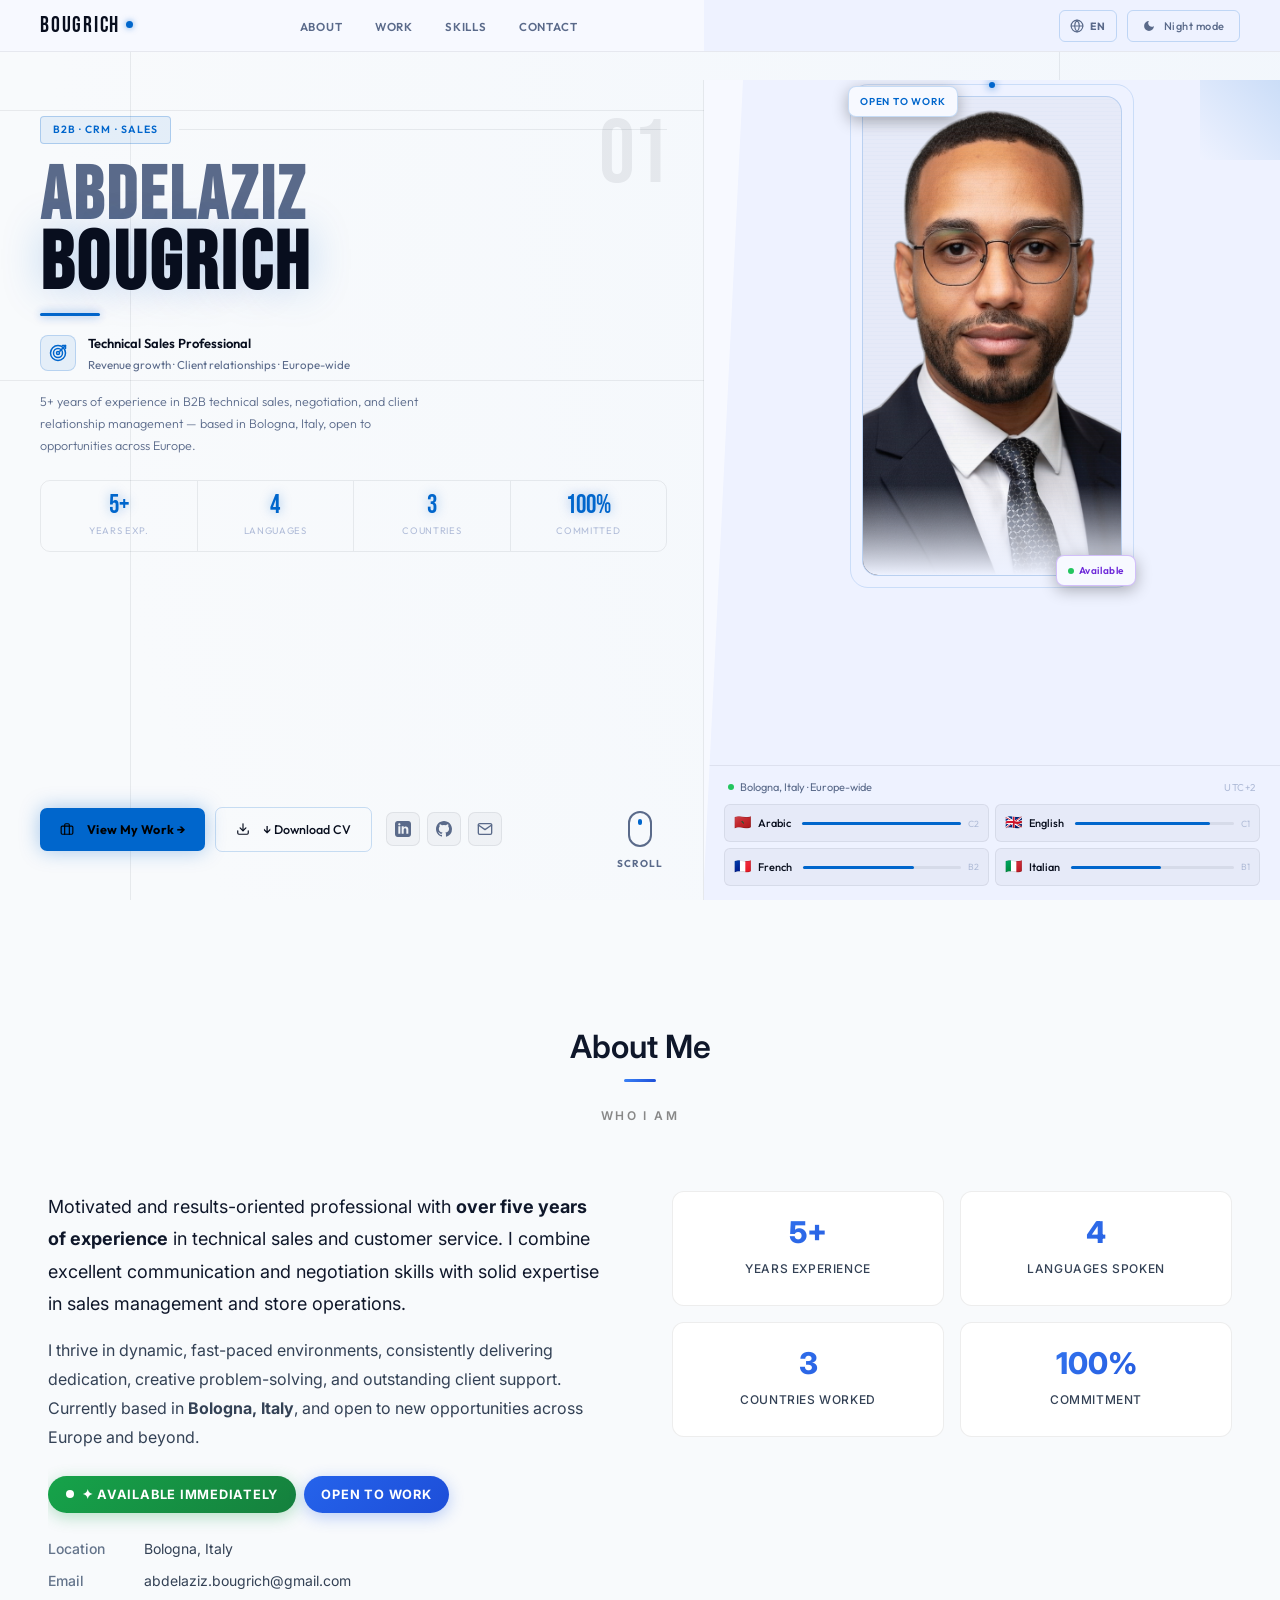
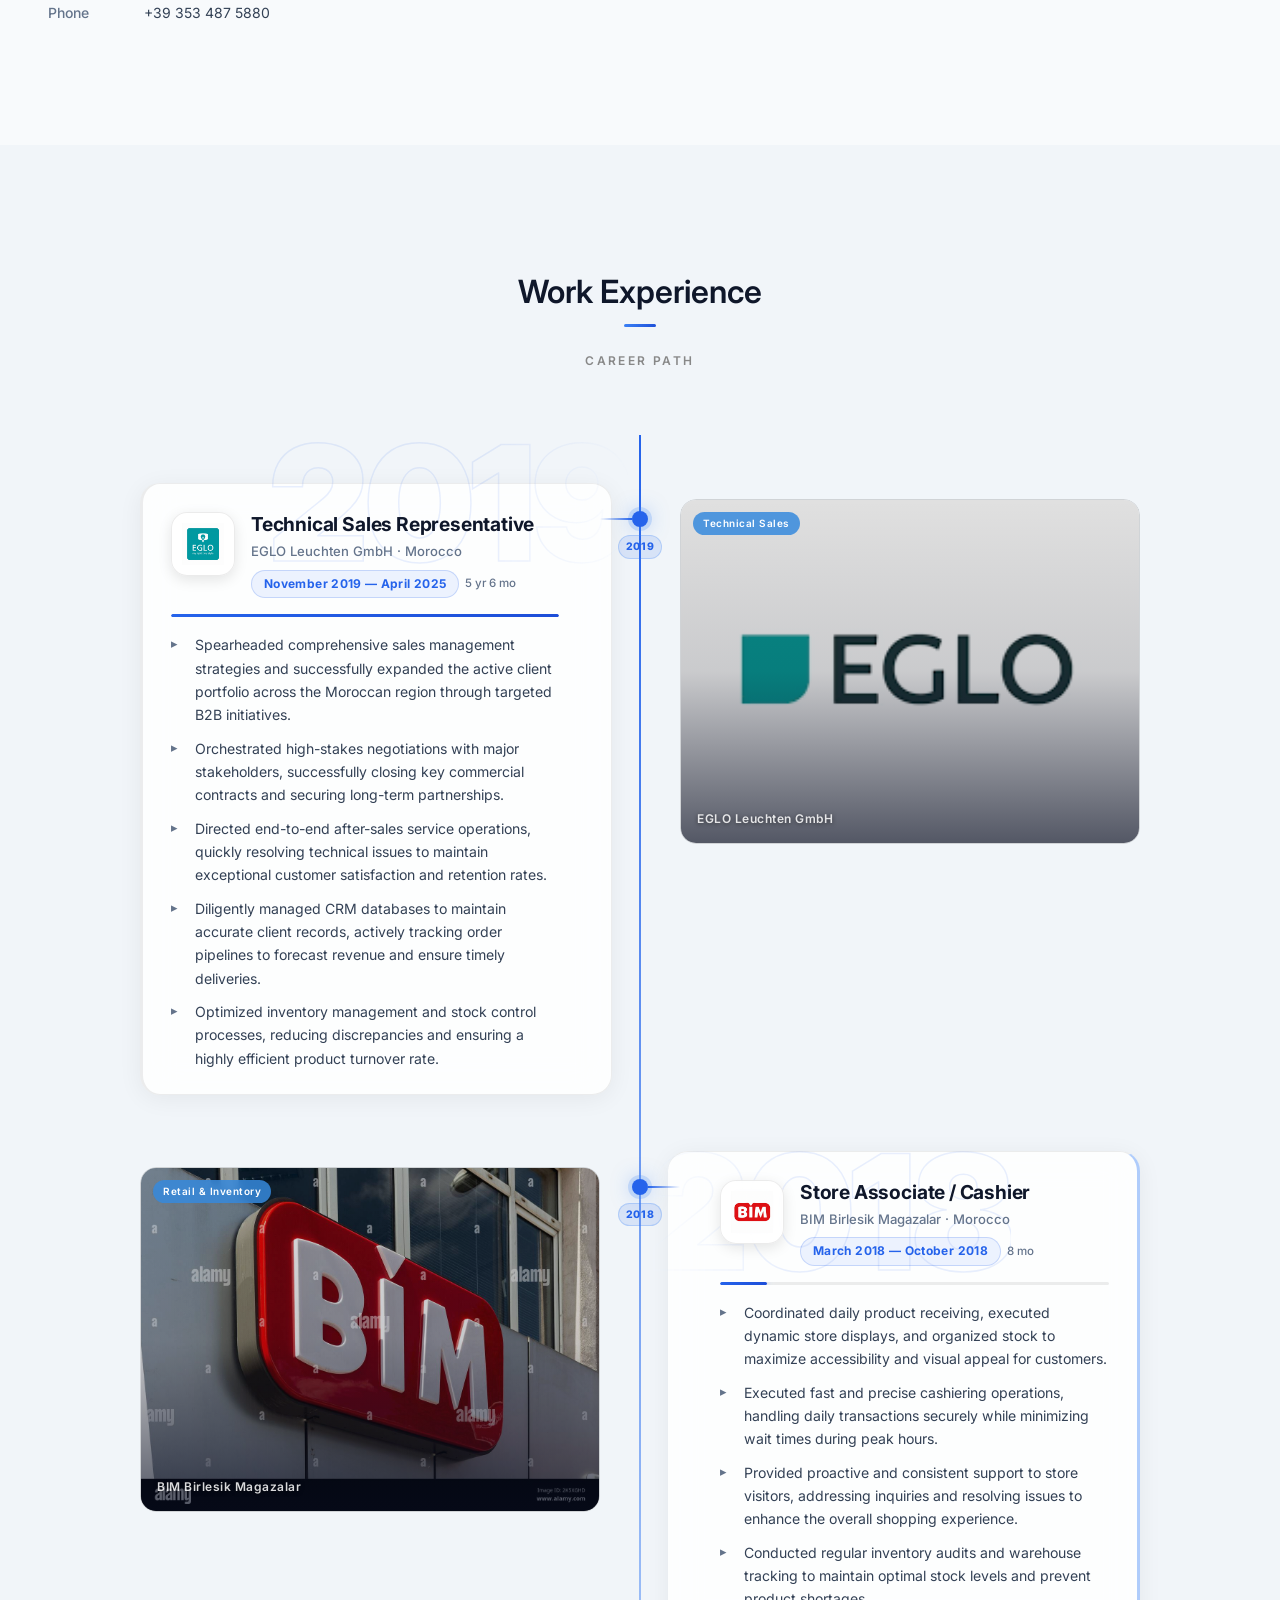
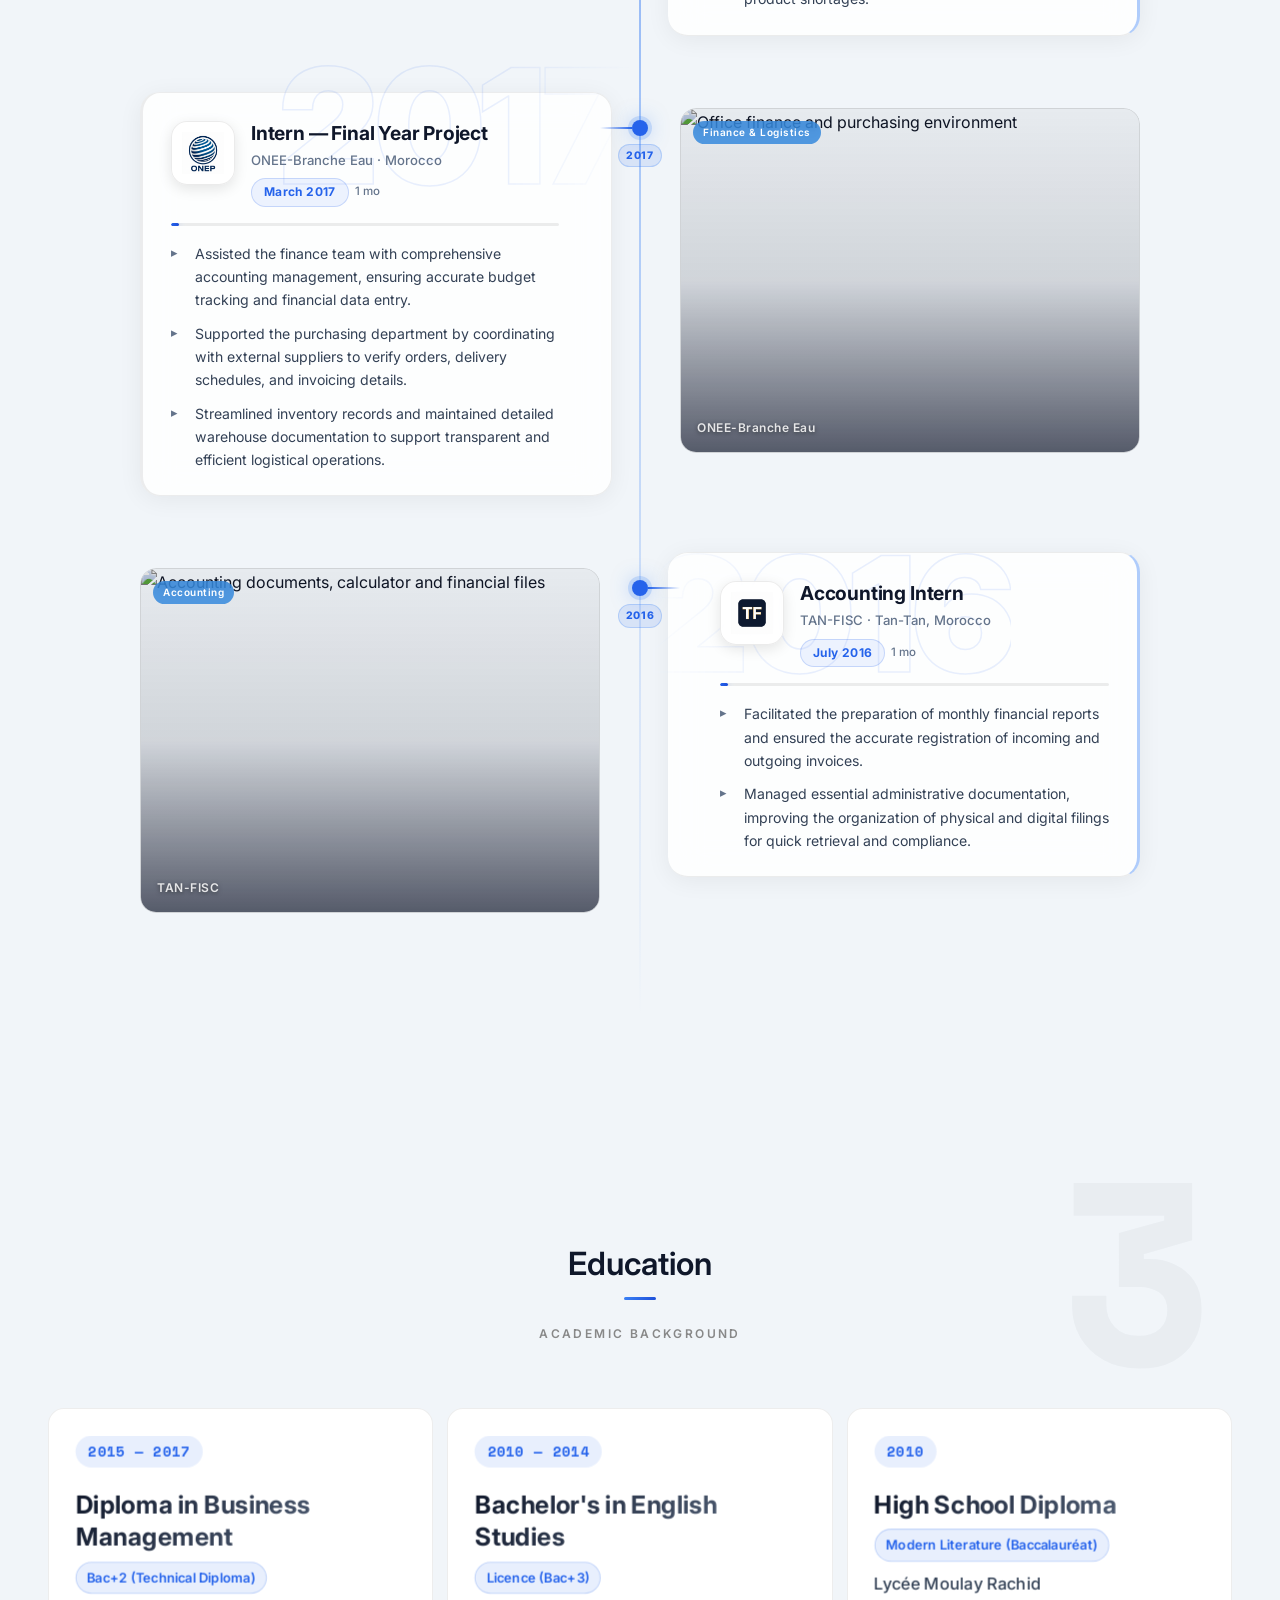
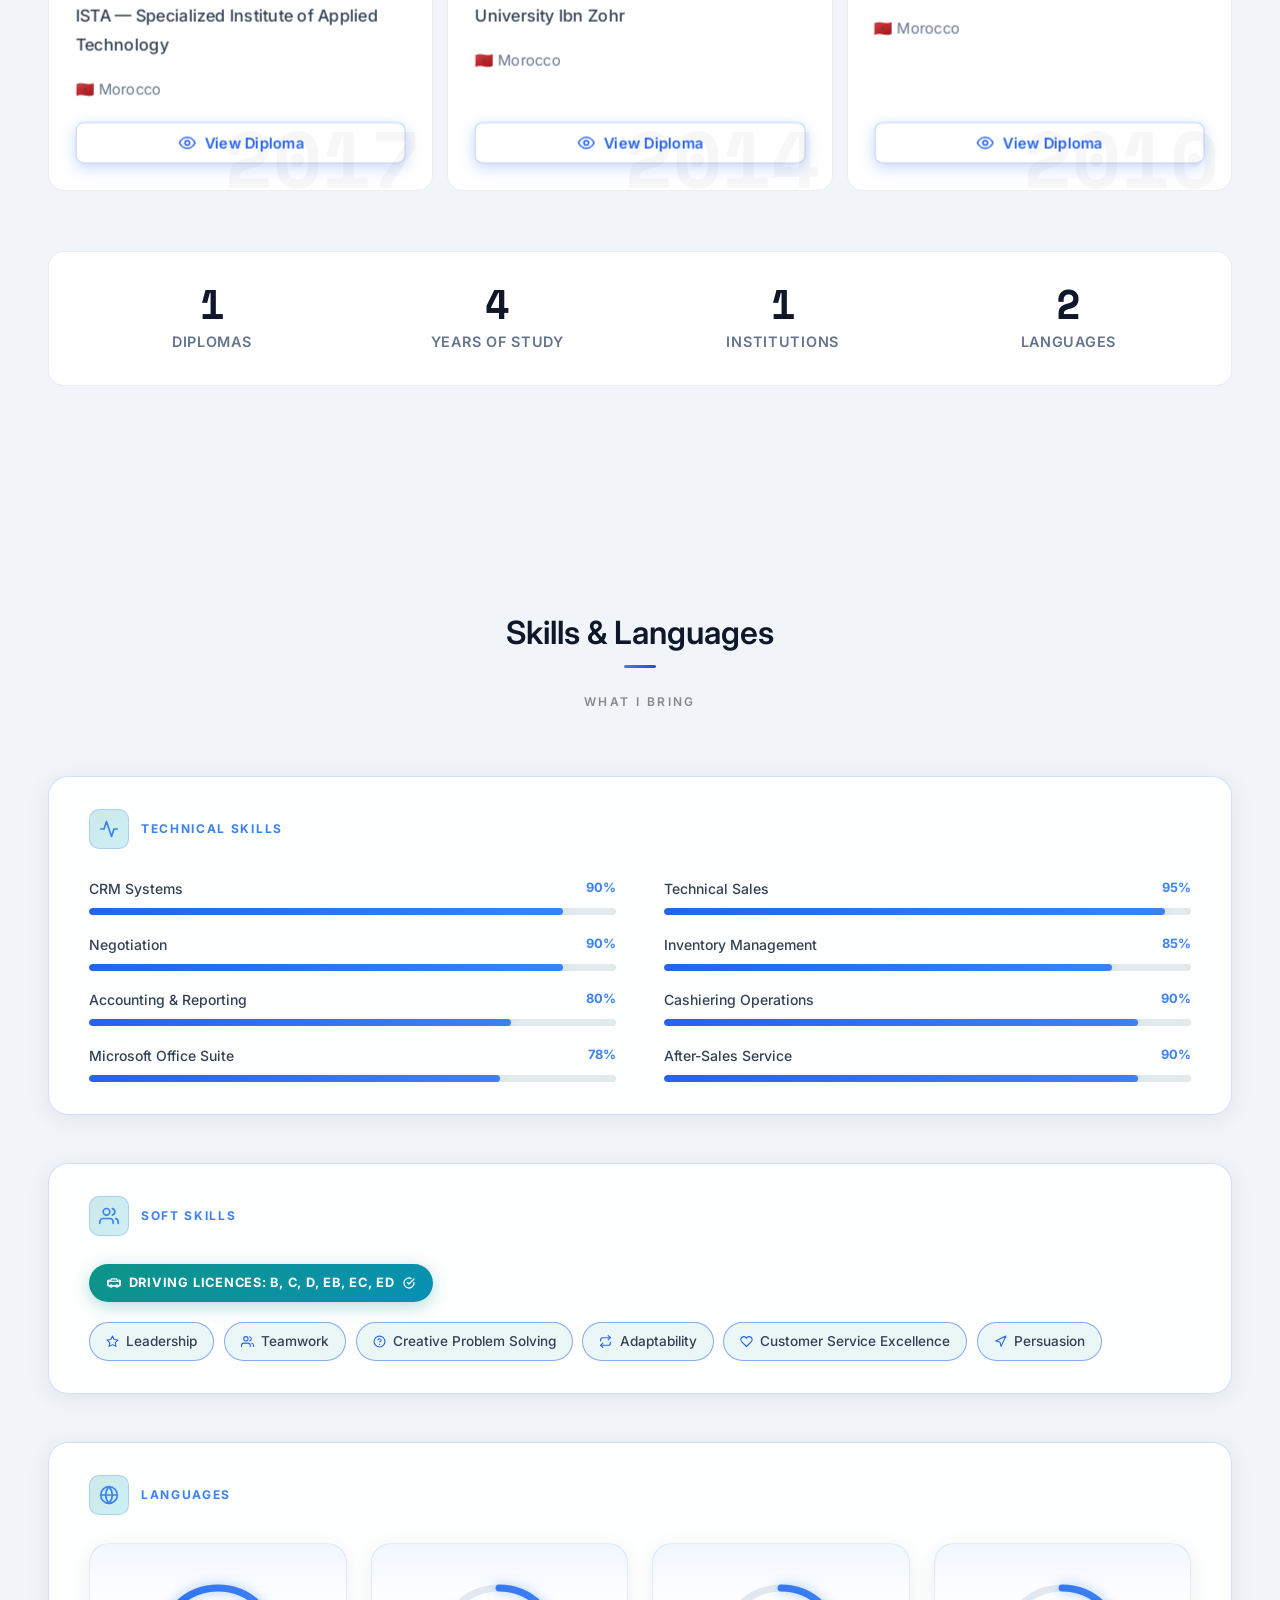
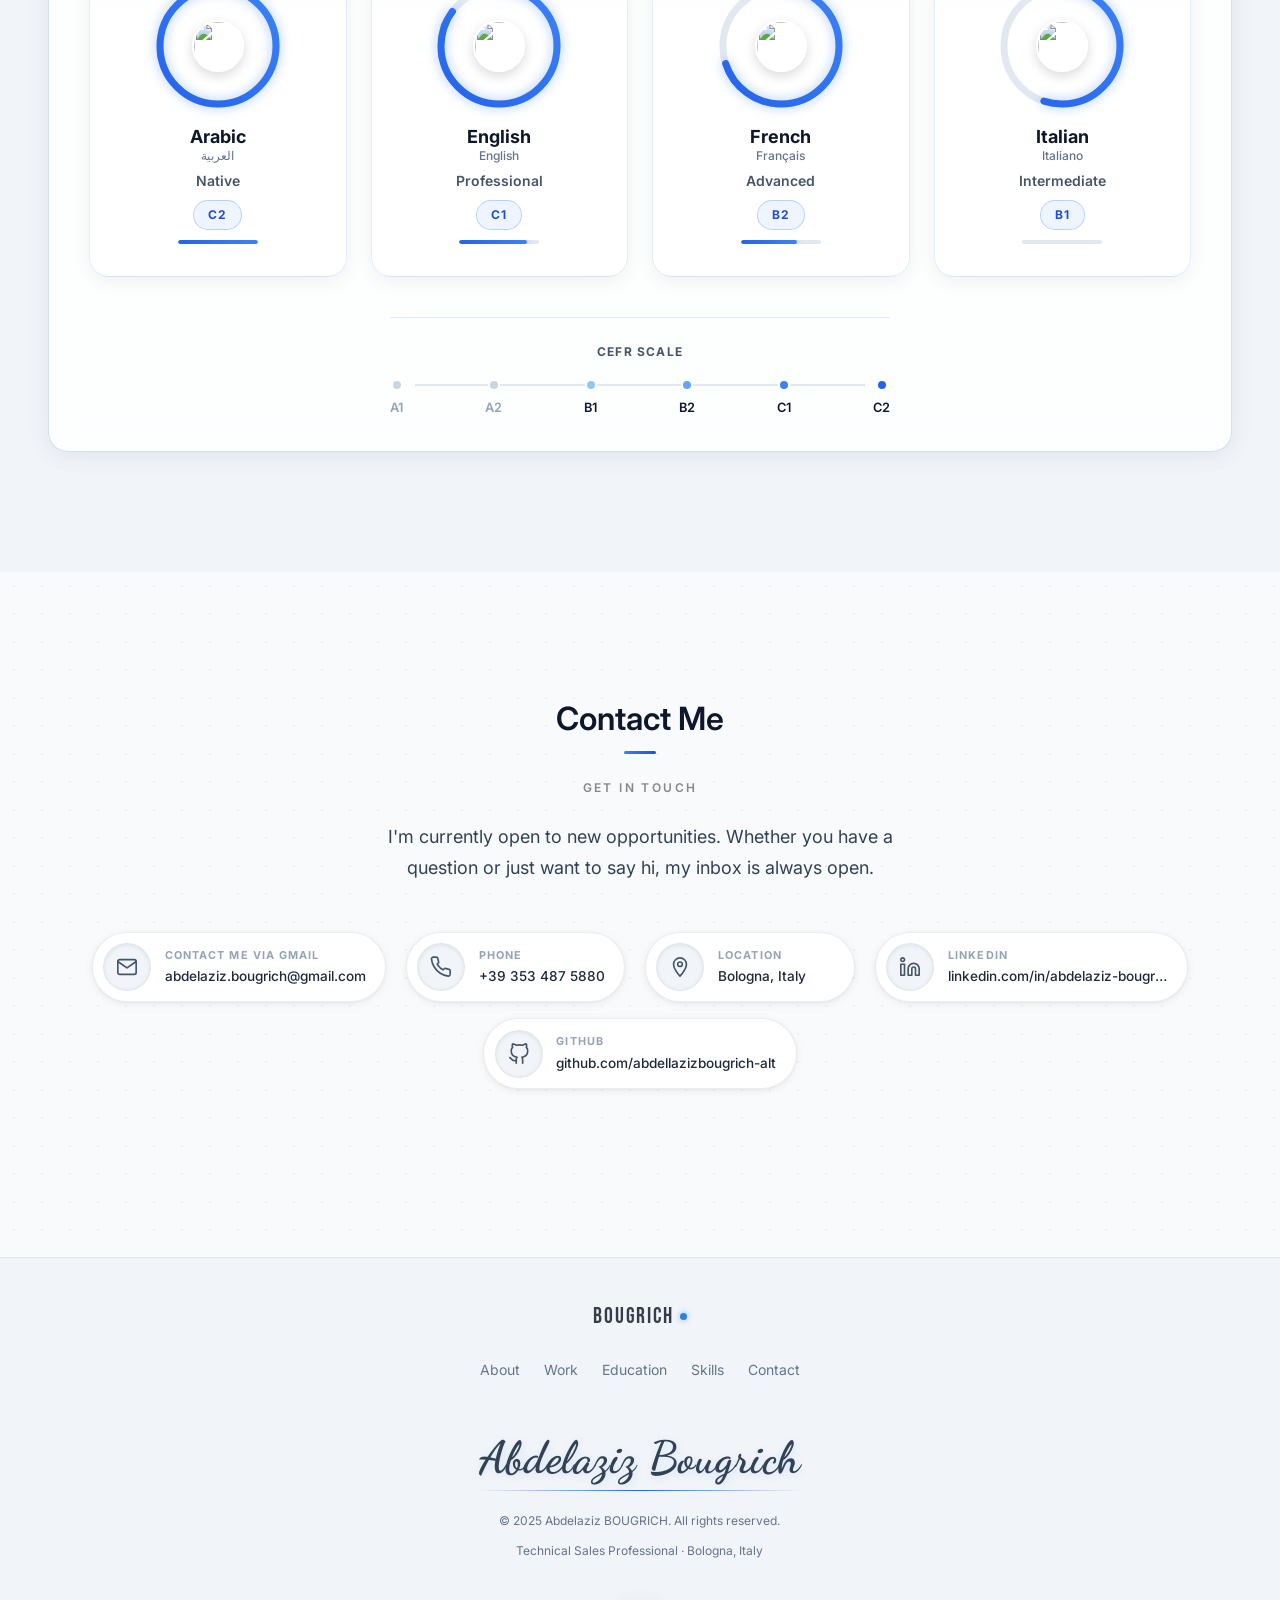
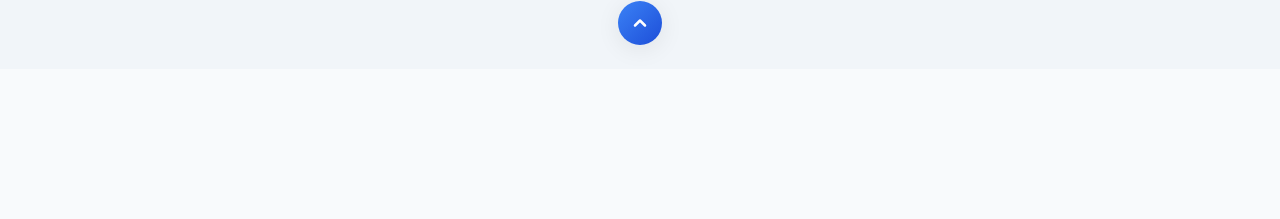
==== index.html @ 58b000e1 "UPDATE" ====
<!DOCTYPE html>
<html lang="en" data-theme="dark">

<head>
  <meta charset="UTF-8" />
  <meta name="viewport" content="width=device-width, initial-scale=1.0" />
  <meta name="description"
    content="Abdelaziz Bougrich — Technical Sales Professional with 5+ years of experience in CRM, negotiation, and client relationship management. Based in Bologna, Italy." />
  <meta name="keywords" content="Abdelaziz Bougrich, Technical Sales, CRM, Bologna, Portfolio" />
  <meta name="theme-color" media="(prefers-color-scheme: dark)" content="#080b12" />
  <meta name="theme-color" media="(prefers-color-scheme: light)" content="#f8fafc" />
  <link rel="canonical" href="https://abdellazizbougrich-alt.github.io/Abdelaziz-Bougrich-portfolio/" />
  <meta property="og:title" content="Abdelaziz BOUGRICH — Technical Sales Professional" />
  <meta property="og:description"
    content="5+ years driving revenue through relationships, negotiation, and CRM mastery." />
  <title>Abdelaziz BOUGRICH — Portfolio</title>
  <link rel="preconnect" href="https://fonts.googleapis.com" />
  <link rel="preconnect" href="https://fonts.gstatic.com" crossorigin />
  <!-- Playfair Display: loaded synchronously — critical for hero name rendering -->
  <link href="https://fonts.googleapis.com/css2?family=Playfair+Display:wght@700;800&display=block" rel="stylesheet" />
  <!-- Clash Display + Bebas Neue + Outfit: hero typography -->
  <link href="https://fonts.googleapis.com/css2?family=Bebas+Neue&family=Outfit:wght@300;400;500;600&display=swap" rel="stylesheet" />
  <!-- Remaining fonts: lazy-loaded for performance -->
  <link
    href="https://fonts.googleapis.com/css2?family=Inter:wght@300;400;500;600;700;800&family=Cormorant+Garamond:ital,wght@0,600;1,600;1,700&family=Dancing+Script:wght@700&family=Space+Mono:wght@400;700&family=Outfit:wght@300;400;500;600&display=swap"
    rel="stylesheet" media="print" onload="this.media='all'" />
  <!-- Clash Display via CDN -->
  <link href="https://api.fontshare.com/v2/css?f[]=clash-display@400,500,600,700&display=swap" rel="stylesheet" />
  <link rel="stylesheet" href="https://cdn.jsdelivr.net/npm/@tabler/icons-webfont@3.11.0/tabler-icons.min.css" />
  <link rel="preload" as="image" href="assets/images/profile-transparent.png" />
  <script type="application/ld+json">
    {
      "@context": "https://schema.org",
      "@type": "Person",
      "name": "Abdelaziz Bougrich",
      "jobTitle": "Technical Sales Professional",
      "url": "https://abdellazizbougrich-alt.github.io/Abdelaziz-Bougrich-portfolio/",
      "address": { "@type": "PostalAddress", "addressLocality": "Bologna", "addressCountry": "Italy" },
      "sameAs": ["https://www.linkedin.com/in/abdelaziz-bougrich-a13671155/"]
    }
  </script>
  <link rel="stylesheet" href="style.css" />
  <link rel="icon" href="data:," />
</head>

<body>

  <!-- ============================================================
       HEADER / NAVIGATION
  ============================================================ -->
  <header id="header" role="banner">
    <!-- Top accent stripe -->
    <div class="v5-top-stripe" aria-hidden="true"></div>

    <nav class="nav-container" aria-label="Main navigation">
      <!-- Left Column (55% width on desktop) -->
      <div class="nav-col-left">
        <div class="nav-logo-wrapper">
          <a href="#hero" class="nav-logo" aria-label="Go to top">
            <span class="logo-initials">BOUGRICH</span>
            <span class="logo-dot"></span>
          </a>
        </div>
        
        <div class="nav-links-wrapper">
          <ul class="nav-links" id="nav-links" role="list">
            <li><a href="#about" class="nav-link" data-i18n="nav.about">About</a></li>
            <li><a href="#experience" class="nav-link" data-i18n="nav.experience">Work</a></li>
            <li><a href="#skills" class="nav-link" data-i18n="nav.skills">Skills</a></li>
            <li><a href="#contact" class="nav-link" data-i18n="nav.contact">Contact</a></li>
          </ul>
        </div>
      </div>

      <div class="nav-col-right">
        <!-- Language Switcher in Header -->
        <div class="lang-dropdown-wrapper" id="lang-dropdown-wrapper">
          <button class="lang-toggle-btn" id="lang-toggle-btn" aria-label="Select Language"
            aria-haspopup="true" aria-expanded="false" title="Change Language">
            <svg viewBox="0 0 24 24" fill="none" stroke="currentColor" stroke-width="2" stroke-linecap="round"
              stroke-linejoin="round" class="lang-icon">
              <circle cx="12" cy="12" r="10"></circle>
              <line x1="2" y1="12" x2="22" y2="12"></line>
              <path d="M12 2a15.3 15.3 0 0 1 4 10 15.3 15.3 0 0 1-4 10 15.3 15.3 0 0 1-4-10 15.3 15.3 0 0 1 4-10z"></path>
            </svg>
            <span id="current-lang-display">EN</span>
          </button>
          <div class="lang-dropdown-menu" id="lang-dropdown-menu" role="menu" aria-label="Language selection">
            <button class="lang-option active" data-lang="en" role="menuitem">EN — English</button>
            <button class="lang-option" data-lang="fr" role="menuitem">FR — Français</button>
            <button class="lang-option" data-lang="it" role="menuitem">IT — Italiano</button>
          </div>
        </div>

        <button id="theme-toggle" class="theme-mode-btn" aria-label="Toggle color theme" title="Toggle Theme">
          <span class="theme-icon-slot">
            <svg class="theme-icon sun" viewBox="0 0 100 100" fill="none" stroke="currentColor" stroke-width="5"
              stroke-linecap="round">
              <circle cx="50" cy="50" r="18" />
              <line x1="50" y1="22" x2="50" y2="6" transform="rotate(0 50 50)" />
              <line x1="50" y1="22" x2="50" y2="6" transform="rotate(45 50 50)" />
              <line x1="50" y1="22" x2="50" y2="6" transform="rotate(90 50 50)" />
              <line x1="50" y1="22" x2="50" y2="6" transform="rotate(135 50 50)" />
              <line x1="50" y1="22" x2="50" y2="6" transform="rotate(180 50 50)" />
              <line x1="50" y1="22" x2="50" y2="6" transform="rotate(225 50 50)" />
              <line x1="50" y1="22" x2="50" y2="6" transform="rotate(270 50 50)" />
              <line x1="50" y1="22" x2="50" y2="6" transform="rotate(315 50 50)" />
            </svg>
            <svg class="theme-icon moon" viewBox="0 0 100 100" fill="currentColor">
              <path d="M50 15 A35 35 0 1 0 85 50 A25 25 0 0 1 50 15 Z" />
            </svg>
          </span>
          <span class="theme-btn-text">Day mode</span>
        </button>
        
        <button id="nav-toggle" class="hamburger" aria-label="Toggle mobile menu" aria-expanded="false"
          aria-controls="nav-links">
          <span></span><span></span><span></span>
        </button>
      </div>
    </nav>
  </header>

  <main id="main-content">

    <!-- ============================================================
         HERO SECTION
    ============================================================ -->
    <section id="hero" class="v5-hero" aria-label="Introduction">

      <!-- Subtle grid-line background -->
      <div class="v5-grid-lines" aria-hidden="true">
        <div class="v5-gl v5-gl-h" style="top:110px"></div>
        <div class="v5-gl v5-gl-h" style="top:380px"></div>
        <div class="v5-gl v5-gl-v" style="left:130px"></div>
        <div class="v5-gl v5-gl-v" style="right:220px"></div>
      </div>

      <!-- 55 / 45 split grid -->
      <div class="v5-hero-grid">

        <!-- ─── LEFT COLUMN ─── -->
        <div class="v5-hl">
          <div class="v5-idx" aria-hidden="true">01</div>

          <div>
            <div class="v5-tag-row">
              <div class="v5-tag-pill">B2B · CRM · Sales</div>
              <div class="v5-tag-line"></div>
            </div>

            <div class="v5-big-name">
              <h1>
                <div class="v5-bn-first">Abdelaziz</div>
                <div class="v5-bn-last">BOUGRICH</div>
              </h1>
              <div class="v5-bn-accent-bar" aria-hidden="true"></div>
            </div>

            <div class="v5-role-block">
              <div class="v5-role-ico" aria-hidden="true">
                <svg width="18" height="18" viewBox="0 0 24 24" fill="none" stroke="currentColor" stroke-width="2" stroke-linecap="round" stroke-linejoin="round" style="pointer-events: none;">
                  <circle cx="12" cy="12" r="10"/>
                  <circle cx="12" cy="12" r="6"/>
                  <circle cx="12" cy="12" r="2"/>
                  <path d="m22 2-7.5 7.5"/>
                  <path d="M22 6V2h-4"/>
                </svg>
              </div>
              <div class="v5-role-txt">
                <div class="v5-role-title" data-i18n="hero.role">Technical Sales Professional</div>
                <div class="v5-role-sub">Revenue growth · Client relationships · Europe-wide</div>
              </div>
            </div>

            <p class="v5-bio" data-i18n="hero.desc">5+ years driving B2B revenue through deep client relationships, strategic negotiation, and CRM excellence — based in Bologna, Italy.</p>

            <div class="v5-stats" role="list">
              <div class="v5-st" role="listitem"><span class="v5-st-n">5+</span><span class="v5-st-l" data-i18n="hero.stat_exp">Years</span></div>
              <div class="v5-st" role="listitem"><span class="v5-st-n">4</span><span class="v5-st-l" data-i18n="hero.stat_lang">Languages</span></div>
              <div class="v5-st" role="listitem"><span class="v5-st-n">3</span><span class="v5-st-l" data-i18n="hero.stat_countries">Countries</span></div>
              <div class="v5-st" role="listitem"><span class="v5-st-n">100%</span><span class="v5-st-l" data-i18n="hero.stat_commit">Committed</span></div>
            </div>
          </div>

          <div class="v5-cta">
            <a href="#experience" class="v5-btn1">
              <svg width="14" height="14" viewBox="0 0 24 24" fill="none" stroke="currentColor" stroke-width="2" stroke-linecap="round" stroke-linejoin="round" aria-hidden="true" style="pointer-events: none; margin-right: 6px; display: inline-block; vertical-align: middle;">
                <rect x="2" y="7" width="20" height="14" rx="2" ry="2"/>
                <path d="M16 21V5a2 2 0 0 0-2-2h-4a2 2 0 0 0-2 2v16"/>
              </svg><span data-i18n="hero.cta_work">View My Work</span>
            </a>
            <a href="https://abdellazizbougrich-alt.github.io/Bougrich-abdelaziz-CV/" target="_blank" rel="noopener" class="v5-btn2">
              <svg width="14" height="14" viewBox="0 0 24 24" fill="none" stroke="currentColor" stroke-width="2" stroke-linecap="round" stroke-linejoin="round" aria-hidden="true" style="pointer-events: none; margin-right: 6px; display: inline-block; vertical-align: middle;">
                <path d="M21 15v4a2 2 0 0 1-2 2H5a2 2 0 0 1-2-2v-4"/>
                <polyline points="7 10 12 15 17 10"/>
                <line x1="12" y1="15" x2="12" y2="3"/>
              </svg><span data-i18n="hero.cta_cv">Download CV</span>
            </a>
            <div class="v5-socs">
              <a class="v5-soc" href="https://www.linkedin.com/in/abdelaziz-bougrich-a13671155/" target="_blank" rel="noopener" aria-label="LinkedIn">
                <svg width="16" height="16" viewBox="0 0 24 24" fill="currentColor" aria-hidden="true" style="pointer-events: none;">
                  <path d="M20 0H4C1.8 0 0 1.8 0 4v16c0 2.2 1.8 4 4 4h16c2.2 0 4-1.8 4-4V4c0-2.2-1.8-4-4-4zM8 19H5V8h3v11zM6.5 6.7c-1 0-1.7-.8-1.7-1.7S5.5 3.3 6.5 3.3s1.7.8 1.7 1.7-.7 1.7-1.7 1.7zM20 19h-3v-5.6c0-3.4-4-3.1-4 0V19h-3V8h3v1.8C14.5 7.3 20 7.1 20 12.3V19z"/>
                </svg>
              </a>
              <a class="v5-soc" href="https://github.com/abdellazizbougrich-alt" target="_blank" rel="noopener" aria-label="GitHub">
                <svg width="16" height="16" viewBox="0 0 24 24" fill="currentColor" aria-hidden="true" style="pointer-events: none;">
                  <path d="M12 0C5.37 0 0 5.37 0 12c0 5.3 3.44 9.8 8.2 11.4.6.1.8-.3.8-.6v-2c-3.34.72-4.04-1.6-4.04-1.6-.54-1.38-1.32-1.75-1.32-1.75-1.08-.74.08-.72.08-.72 1.2.08 1.82 1.22 1.82 1.22 1.06 1.82 2.78 1.3 3.46 1 .1-.77.42-1.3.76-1.6-2.67-.3-5.47-1.33-5.47-5.93 0-1.3.47-2.38 1.23-3.22-.12-.3-.53-1.52.12-3.18 0 0 1-.32 3.3 1.23a11.5 11.5 0 0 1 6 0c2.28-1.55 3.28-1.23 3.28-1.23.65 1.66.24 2.88.12 3.18.77.84 1.23 1.92 1.23 3.22 0 4.6-2.8 5.63-5.48 5.92.43.37.82 1.1.82 2.22v3.3c0 .3.2.7.8.6A12 12 0 0 0 24 12C24 5.37 18.63 0 12 0z"/>
                </svg>
              </a>
              <a class="v5-soc" href="mailto:abdelaziz.bougrich@gmail.com" aria-label="Email">
                <svg width="16" height="16" viewBox="0 0 24 24" fill="none" stroke="currentColor" stroke-width="2" stroke-linecap="round" stroke-linejoin="round" aria-hidden="true" style="pointer-events: none;">
                  <path d="M4 4h16c1.1 0 2 .9 2 2v12c0 1.1-.9 2-2 2H4c-1.1 0-2-.9-2-2V6c0-1.1.9-2 2-2z"/>
                  <polyline points="22,6 12,13 2,6"/>
                </svg>
              </a>
            </div>
          </div>
        </div>

        <!-- ─── RIGHT COLUMN ─── -->
        <div class="v5-hr" id="v5-hr">
          <div class="v5-diag" id="v5-diag" aria-hidden="true"></div>
          <div class="v5-corner-ac" aria-hidden="true"></div>

          <div class="v5-photo-zone">
            <div class="v5-photo-wrap">
              <div class="v5-ph-ring" aria-hidden="true"></div>
              <div class="v5-ph-frame">
                <img src="assets/images/profile-transparent.png" alt="Abdelaziz Bougrich Portrait" loading="eager">
                <div class="v5-ph-scan" aria-hidden="true"></div>
                <div class="v5-ph-bot" id="v5-phbot" aria-hidden="true"></div>
              </div>
              <div class="v5-info-tl" aria-label="Open to work">Open to work</div>
              <div class="v5-info-br" aria-label="Available"><div class="v5-gr-dot" aria-hidden="true"></div>Available</div>
            </div>
          </div>

          <div class="v5-bottom-panel">
            <div class="v5-loc-strip">
              <div class="v5-loc-l"><div class="v5-loc-dot" aria-hidden="true"></div> Bologna, Italy · Europe-wide</div>
              <div class="v5-loc-r">UTC+2</div>
            </div>
            <div class="v5-lang-grid" role="list" aria-label="Languages">
              <div class="v5-lang-item" role="listitem"><span class="v5-lang-flag" aria-hidden="true">🇲🇦</span><span class="v5-lang-name">Arabic</span><div class="v5-lang-bar-wrap"><div class="v5-lang-bar" style="width:100%"></div></div><span class="v5-lang-lv">C2</span></div>
              <div class="v5-lang-item" role="listitem"><span class="v5-lang-flag" aria-hidden="true">🇬🇧</span><span class="v5-lang-name">English</span><div class="v5-lang-bar-wrap"><div class="v5-lang-bar" style="width:85%"></div></div><span class="v5-lang-lv">C1</span></div>
              <div class="v5-lang-item" role="listitem"><span class="v5-lang-flag" aria-hidden="true">🇫🇷</span><span class="v5-lang-name">French</span><div class="v5-lang-bar-wrap"><div class="v5-lang-bar" style="width:70%"></div></div><span class="v5-lang-lv">B2</span></div>
              <div class="v5-lang-item" role="listitem"><span class="v5-lang-flag" aria-hidden="true">🇮🇹</span><span class="v5-lang-name">Italian</span><div class="v5-lang-bar-wrap"><div class="v5-lang-bar" style="width:55%"></div></div><span class="v5-lang-lv">B1</span></div>
            </div>
            <p class="v5-mobile-summary" data-i18n="hero.desc">Plus de 5 ans d'expérience en vente technique B2B, négociation et gestion de la relation client — basé à Bologne, Italie, ouvert aux opportunités en Europe.</p>
          </div>


        </div>

      </div><!-- /v5-hero-grid -->

      <!-- Scroll indicator -->
      <div class="v5-scroll" aria-hidden="true">
        <div class="v5-scroll-mouse"><div class="v5-scroll-wheel"></div></div>
        <div class="v5-scroll-label">SCROLL</div>
      </div>

    </section>

    <!-- ============================================================
         ABOUT SECTION
    ============================================================ -->
    <section id="about" class="section" aria-labelledby="about-heading">
      <div class="container">
        <div class="section-header reveal">
          <span class="section-label" data-i18n="about.label">Who I Am</span>
          <h2 id="about-heading" class="section-title" data-i18n="about.title">About Me</h2>
        </div>
        <div class="about-grid">
          <div class="about-text reveal">
            <p class="about-lead" data-i18n="about.lead">
              Motivated and results-oriented professional with <strong>over five years of experience</strong> in
              technical sales and customer service. I combine excellent communication and negotiation skills with solid
              expertise in sales management and store operations.
            </p>
            <p class="about-body" data-i18n="about.body">
              I thrive in dynamic, fast-paced environments, consistently delivering dedication, creative
              problem-solving, and outstanding client support. Currently based in <strong>Bologna, Italy</strong>, and
              open to new opportunities across Europe and beyond.
            </p>
            <div class="about-badges">
              <span class="badge badge-available" data-i18n="about.badge_available">✦ Available Immediately</span>
              <span class="badge badge-open" data-i18n="about.badge_open">Open to Work</span>
            </div>
            <div class="about-info">
              <div class="info-item">
                <span class="info-label" data-i18n="about.info_location_label">Location</span>
                <span class="info-value" data-i18n="about.info_location_value">Bologna, Italy</span>
              </div>
              <div class="info-item">
                <span class="info-label" data-i18n="about.info_email_label">Email</span>
                <a href="mailto:abdelaziz.bougrich@gmail.com"
                  class="info-value info-link">abdelaziz.bougrich@gmail.com</a>
              </div>
              <div class="info-item">
                <span class="info-label" data-i18n="about.info_phone_label">Phone</span>
                <span class="info-value">+39 353 487 5880</span>
              </div>
            </div>
          </div>
          <div class="about-stats reveal reveal-right">
            <div class="stats-grid">
              <div class="stat-card">
                <span class="stat-number">5+</span>
                <span class="stat-label" data-i18n="about.stat_exp">Years Experience</span>
              </div>
              <div class="stat-card">
                <span class="stat-number">4</span>
                <span class="stat-label" data-i18n="about.stat_lang">Languages Spoken</span>
              </div>
              <div class="stat-card">
                <span class="stat-number">3</span>
                <span class="stat-label" data-i18n="about.stat_countries">Countries Worked</span>
              </div>
              <div class="stat-card">
                <span class="stat-number">100%</span>
                <span class="stat-label" data-i18n="about.stat_commit">Commitment</span>
              </div>
            </div>
          </div>
        </div>
      </div>
    </section>

    <!-- ============================================================
         EXPERIENCE SECTION
    ============================================================ -->
    <section id="experience" class="section section-alt" aria-labelledby="exp-heading">
      <div class="container">
        <div class="section-header reveal">
          <span class="section-label" data-i18n="exp.label">Career Path</span>
          <h2 id="exp-heading" class="section-title" data-i18n="exp.title">Work Experience</h2>
        </div>
        <div class="vtl-timeline" id="vtl-timeline">

          <!-- ── EGLO — LEFT ── -->
          <div class="vtl-entry vtl-entry--left" data-start="2019-11" data-end="2025-04">
            <article class="vtl-card vtl-card--ft reveal reveal-left">
              <div class="vtl-card-inner">
                <span class="vtl-ghost-year" aria-hidden="true">2019</span>
                <header class="vtl-card-header">
                  <div class="vtl-logo-box">
                    <img src="assets/images/logo-eglo.png" alt="EGLO" loading="lazy" />
                  </div>
                  <div class="vtl-header-meta">
                    <h3 class="vtl-role" data-i18n="exp.eglo_role">Technical Sales Representative</h3>
                    <p class="vtl-company">EGLO Leuchten GmbH · Morocco</p>
                    <div class="vtl-date-row">
                      <span class="vtl-date-pill" data-i18n="exp.eglo_date">Nov 2019 — Apr 2025</span>
                      <span class="exp-duration" aria-label="Duration"></span>
                    </div>
                  </div>
                </header>
                <div class="exp-tenure-bar" aria-hidden="true">
                  <div class="exp-tenure-fill"></div>
                </div>
                <ul class="vtl-bullets">
                  <li data-i18n="exp.eglo_b1">Spearheaded comprehensive sales management strategies and successfully
                    expanded the active client portfolio across the Moroccan region through targeted B2B initiatives.
                  </li>
                  <li data-i18n="exp.eglo_b2">Orchestrated high-stakes negotiations with major stakeholders,
                    successfully closing key commercial contracts and securing long-term partnerships.</li>
                  <li data-i18n="exp.eglo_b3">Directed end-to-end after-sales service operations, quickly resolving
                    technical issues to maintain exceptional customer satisfaction and retention rates.</li>
                  <li data-i18n="exp.eglo_b4">Diligently managed CRM databases to maintain accurate client records,
                    actively tracking order pipelines to forecast revenue and ensure timely deliveries.</li>
                  <li data-i18n="exp.eglo_b5">Optimized inventory management and stock control processes, reducing
                    discrepancies and ensuring a highly efficient product turnover rate.</li>
                </ul>
              </div>
            </article>
            <div class="vtl-node-wrap" aria-hidden="true">
              <div class="vtl-node"></div>
              <span class="vtl-year-stamp">2019</span>
            </div>
            <div class="vtl-side">
              <div class="exp-image-gallery">
                <div class="exp-image-panel">
                  <span class="exp-image-tag">Technical Sales</span>
                  <img src="assets/images/images-eglo-1.png" alt="Modern LED lighting showroom interior"
                    loading="lazy" />
                  <span class="exp-image-label">EGLO Leuchten GmbH</span>
                </div>
                <div class="exp-img-popup">
                  <img src="assets/images/hero-img-1.jpg" alt="B2B sales meeting and partnership" loading="lazy" />
                </div>
              </div>
            </div>
          </div>

          <!-- ── BIM — RIGHT ── -->
          <div class="vtl-entry vtl-entry--right" data-start="2018-03" data-end="2018-10">
            <div class="vtl-side">
              <div class="exp-image-gallery">
                <div class="exp-image-panel">
                  <span class="exp-image-tag">Retail &amp; Inventory</span>
                  <img src="assets/images/bim1.jpg" alt="Retail store aisle with product shelves" loading="lazy" />
                  <span class="exp-image-label">BIM Birlesik Magazalar</span>
                </div>
                <div class="exp-img-popup">
                  <img src="assets/images/bim2.jpg" alt="Retail products and store management" loading="lazy" />
                </div>
              </div>
            </div>
            <div class="vtl-node-wrap" aria-hidden="true">
              <div class="vtl-node"></div>
              <span class="vtl-year-stamp">2018</span>
            </div>
            <article class="vtl-card vtl-card--intern reveal reveal-right">
              <div class="vtl-card-inner">
                <span class="vtl-ghost-year" aria-hidden="true">2018</span>
                <header class="vtl-card-header">
                  <div class="vtl-logo-box">
                    <img src="assets/images/logo-bim.png" alt="BIM" loading="lazy" />
                  </div>
                  <div class="vtl-header-meta">
                    <h3 class="vtl-role" data-i18n="exp.bim_role">Store Associate / Cashier</h3>
                    <p class="vtl-company">BIM Birlesik Magazalar · Morocco</p>
                    <div class="vtl-date-row">
                      <span class="vtl-date-pill" data-i18n="exp.bim_date">Mar 2018 — Oct 2018</span>
                      <span class="exp-duration" aria-label="Duration"></span>
                    </div>
                  </div>
                </header>
                <div class="exp-tenure-bar" aria-hidden="true">
                  <div class="exp-tenure-fill"></div>
                </div>
                <ul class="vtl-bullets">
                  <li data-i18n="exp.bim_b1">Coordinated daily product receiving, executed dynamic store displays, and
                    organized stock to maximize accessibility and visual appeal for customers.</li>
                  <li data-i18n="exp.bim_b2">Executed fast and precise cashiering operations, handling daily
                    transactions securely while minimizing wait times during peak hours.</li>
                  <li data-i18n="exp.bim_b3">Provided proactive and consistent support to store visitors, addressing
                    inquiries and resolving issues to enhance the overall shopping experience.</li>
                  <li data-i18n="exp.bim_b4">Conducted regular inventory audits and warehouse tracking to maintain
                    optimal stock levels and prevent product shortages.</li>
                </ul>
              </div>
            </article>
          </div>

          <!-- ── ONEE — LEFT ── -->
          <div class="vtl-entry vtl-entry--left" data-start="2017-03" data-end="2017-03">
            <article class="vtl-card vtl-card--intern reveal reveal-left">
              <div class="vtl-card-inner">
                <span class="vtl-ghost-year" aria-hidden="true">2017</span>
                <header class="vtl-card-header">
                  <div class="vtl-logo-box">
                    <img src="assets/images/logo-onep.png" alt="ONEE" loading="lazy" />
                  </div>
                  <div class="vtl-header-meta">
                    <h3 class="vtl-role" data-i18n="exp.onee_role">Intern — Final Year Project</h3>
                    <p class="vtl-company">ONEE-Branche Eau · Morocco</p>
                    <div class="vtl-date-row">
                      <span class="vtl-date-pill" data-i18n="exp.onee_date">March 2017</span>
                      <span class="exp-duration" aria-label="Duration"></span>
                    </div>
                  </div>
                </header>
                <div class="exp-tenure-bar" aria-hidden="true">
                  <div class="exp-tenure-fill"></div>
                </div>
                <ul class="vtl-bullets">
                  <li data-i18n="exp.onee_b1">Assisted the finance team with comprehensive accounting management,
                    ensuring accurate budget tracking and financial data entry.</li>
                  <li data-i18n="exp.onee_b2">Supported the purchasing department by coordinating with external
                    suppliers to verify orders, delivery schedules, and invoicing details.</li>
                  <li data-i18n="exp.onee_b3">Streamlined inventory records and maintained detailed warehouse
                    documentation to support transparent and efficient logistical operations.</li>
                </ul>
              </div>
            </article>
            <div class="vtl-node-wrap" aria-hidden="true">
              <div class="vtl-node"></div>
              <span class="vtl-year-stamp">2017</span>
            </div>
            <div class="vtl-side">
              <div class="exp-image-gallery">
                <div class="exp-image-panel">
                  <span class="exp-image-tag">Finance &amp; Logistics</span>
                  <img src="https://images.unsplash.com/photo-1504384308090-c894fdcc538d?w=800&q=80"
                    alt="Office finance and purchasing environment" loading="lazy" />
                  <span class="exp-image-label">ONEE-Branche Eau</span>
                </div>
                <div class="exp-img-popup">
                  <img src="https://images.unsplash.com/photo-1551288049-bebda4e38f71?w=600&q=80"
                    alt="Financial data analytics on screen" loading="lazy" />
                </div>
              </div>
            </div>
          </div>

          <!-- ── TAN-FISC — RIGHT ── -->
          <div class="vtl-entry vtl-entry--right" data-start="2016-07" data-end="2016-07">
            <div class="vtl-side">
              <div class="exp-image-gallery">
                <div class="exp-image-panel">
                  <span class="exp-image-tag">Accounting</span>
                  <img src="https://images.unsplash.com/photo-1554224155-6726b3ff858f?w=800&q=85"
                    alt="Accounting documents, calculator and financial files" loading="lazy" />
                  <span class="exp-image-label">TAN-FISC</span>
                </div>
                <div class="exp-img-popup">
                  <img src="https://images.unsplash.com/photo-1450101499163-c8848c66ca85?w=600&q=80"
                    alt="Tax forms and financial filing documents" loading="lazy" />
                </div>
              </div>
            </div>
            <div class="vtl-node-wrap" aria-hidden="true">
              <div class="vtl-node"></div>
              <span class="vtl-year-stamp">2016</span>
            </div>
            <article class="vtl-card vtl-card--intern reveal reveal-right">
              <div class="vtl-card-inner">
                <span class="vtl-ghost-year" aria-hidden="true">2016</span>
                <header class="vtl-card-header">
                  <div class="vtl-logo-box">
                    <img src="assets/images/logo-tanfisc.png" alt="TAN-FISC" loading="lazy" />
                  </div>
                  <div class="vtl-header-meta">
                    <h3 class="vtl-role" data-i18n="exp.tf_role">Accounting Intern</h3>
                    <p class="vtl-company">TAN-FISC · Tan-Tan, Morocco</p>
                    <div class="vtl-date-row">
                      <span class="vtl-date-pill" data-i18n="exp.tf_date">July 2016</span>
                      <span class="exp-duration" aria-label="Duration"></span>
                    </div>
                  </div>
                </header>
                <div class="exp-tenure-bar" aria-hidden="true">
                  <div class="exp-tenure-fill"></div>
                </div>
                <ul class="vtl-bullets">
                  <li data-i18n="exp.tf_b1">Facilitated the preparation of monthly financial reports and ensured the
                    accurate registration of incoming and outgoing invoices.</li>
                  <li data-i18n="exp.tf_b2">Managed essential administrative documentation, improving the organization
                    of physical and digital filings for quick retrieval and compliance.</li>
                </ul>
              </div>
            </article>
          </div>

        </div><!-- /vtl-timeline -->

      </div>
    </section>

    <!-- ============================================================
         EDUCATION SECTION
    ============================================================ -->
    <section id="education" class="section section-education-grid" aria-labelledby="edu-heading">
      <div class="edu-grid-ghost-bg">3</div>
      <div class="container relative-container">
        <div class="section-header reveal">
          <span class="section-label" data-i18n="edu.label">Academic Background</span>
          <h2 id="edu-heading" class="section-title edu-split-text" data-i18n="edu.title">Education</h2>
        </div>

        <div class="edu-cards-grid reveal">
          <!-- 01 ISTA -->
          <div class="edu-card-col">
            <div class="edu-grid-card">
              <div class="edu-card-overlay"></div>
              <div class="edu-card-content">
                <span class="edu-grid-year">2015 — 2017</span>
                <h3 class="edu-degree gradient-text" data-i18n="edu.ista_degree">Diploma in Business Management</h3>
                <div class="edu-meta">
                  <span class="edu-badge" data-i18n="edu.ista_level">Bac+2</span>
                  <p class="edu-school" data-i18n="edu.ista_school">ISTA</p>
                </div>
                <p class="edu-location">🇲🇦 Morocco <span class="blue-dot"></span></p>
                <button class="btn-diploma" data-diploma="assets/images/diploma-ista.jpg" aria-label="View Diploma">
                  <span class="diploma-icon">
                    <svg xmlns="http://www.w3.org/2000/svg" width="18" height="18" viewBox="0 0 24 24" fill="none"
                      stroke="currentColor" stroke-width="2" stroke-linecap="round" stroke-linejoin="round">
                      <path d="M2 12s3-7 10-7 10 7 10 7-3 7-10 7-10-7-10-7Z"></path>
                      <circle cx="12" cy="12" r="3"></circle>
                    </svg>
                  </span> View Diploma
                </button>
              </div>
              <div class="edu-card-bg-number">2017</div>
            </div>
          </div>

          <!-- 02 Ibn Zohr -->
          <div class="edu-card-col">
            <div class="edu-grid-card">
              <div class="edu-card-overlay"></div>
              <div class="edu-card-content">
                <span class="edu-grid-year">2010 — 2014</span>
                <h3 class="edu-degree gradient-text" data-i18n="edu.ibnzohr_degree">Bachelor's in English Studies</h3>
                <div class="edu-meta">
                  <span class="edu-badge" data-i18n="edu.ibnzohr_level">Licence Bac+3</span>
                  <p class="edu-school" data-i18n="edu.ibnzohr_school">University Ibn Zohr</p>
                </div>
                <p class="edu-location">🇲🇦 Morocco <span class="blue-dot"></span></p>
                <button class="btn-diploma" data-diploma="assets/images/diploma-ibn-zohr.jpg" aria-label="View Diploma">
                  <span class="diploma-icon">
                    <svg xmlns="http://www.w3.org/2000/svg" width="18" height="18" viewBox="0 0 24 24" fill="none"
                      stroke="currentColor" stroke-width="2" stroke-linecap="round" stroke-linejoin="round">
                      <path d="M2 12s3-7 10-7 10 7 10 7-3 7-10 7-10-7-10-7Z"></path>
                      <circle cx="12" cy="12" r="3"></circle>
                    </svg>
                  </span> View Diploma
                </button>
              </div>
              <div class="edu-card-bg-number">2014</div>
            </div>
          </div>

          <!-- 03 Bac -->
          <div class="edu-card-col">
            <div class="edu-grid-card">
              <div class="edu-card-overlay"></div>
              <div class="edu-card-content">
                <span class="edu-grid-year">2010</span>
                <h3 class="edu-degree gradient-text" data-i18n="edu.bac_degree">High School Diploma</h3>
                <div class="edu-meta">
                  <span class="edu-badge" data-i18n="edu.bac_level">Modern Literature</span>
                  <p class="edu-school" data-i18n="edu.bac_school">Lycée Moulay Rachid</p>
                </div>
                <p class="edu-location">🇲🇦 Morocco <span class="blue-dot"></span></p>
                <button class="btn-diploma" data-diploma="assets/images/diploma-bac.jpg" aria-label="View Diploma">
                  <span class="diploma-icon">
                    <svg xmlns="http://www.w3.org/2000/svg" width="18" height="18" viewBox="0 0 24 24" fill="none"
                      stroke="currentColor" stroke-width="2" stroke-linecap="round" stroke-linejoin="round">
                      <path d="M2 12s3-7 10-7 10 7 10 7-3 7-10 7-10-7-10-7Z"></path>
                      <circle cx="12" cy="12" r="3"></circle>
                    </svg>
                  </span> View Diploma
                </button>
              </div>
              <div class="edu-card-bg-number">2010</div>
            </div>
          </div>
        </div>

        <!-- Stat Bar -->
        <div class="edu-stats-bar reveal">
          <div class="edu-stat-tile">
            <span class="edu-stat-num" data-stat="3">0</span>
            <span class="edu-stat-label">Diplomas</span>
          </div>
          <div class="edu-stat-tile">
            <span class="edu-stat-num" data-stat="7">0</span>
            <span class="edu-stat-label">Years of Study</span>
          </div>
          <div class="edu-stat-tile">
            <span class="edu-stat-num" data-stat="3">0</span>
            <span class="edu-stat-label">Institutions</span>
          </div>
          <div class="edu-stat-tile">
            <span class="edu-stat-num" data-stat="4">0</span>
            <span class="edu-stat-label">Languages</span>
          </div>
        </div>

      </div>
    </section>

    <!-- ============================================================
         SKILLS SECTION
    ============================================================ -->
    <section id="skills" class="section section-alt" aria-labelledby="skills-heading">
      <div class="container">
        <div class="section-header reveal">
          <span class="section-label" data-i18n="skills.label">What I Bring</span>
          <h2 id="skills-heading" class="section-title" data-i18n="skills.title">Skills &amp; Languages</h2>
        </div>

        <div class="skills-v2-wrapper">

          <!-- ── TECHNICAL SKILL BARS ── -->
          <div class="sv2-block reveal">
            <div class="sv2-block-header">
              <span class="sv2-block-icon" aria-hidden="true">
                <svg width="20" height="20" viewBox="0 0 24 24" fill="none" stroke="currentColor" stroke-width="2"
                  stroke-linecap="round" stroke-linejoin="round">
                  <polyline points="22 12 18 12 15 21 9 3 6 12 2 12" />
                </svg>
              </span>
              <h3 class="sv2-block-title" data-i18n="skills.tech_title">Technical Skills</h3>
            </div>
            <div class="sv2-bars" id="sv2-bars">
              <div class="sv2-bar-item">
                <div class="sv2-bar-label"><span data-i18n="skills.crm">CRM Systems</span><span
                    class="sv2-pct">90%</span></div>
                <div class="sv2-track">
                  <div class="sv2-fill" data-target="90" role="progressbar" aria-valuenow="90" aria-valuemin="0"
                    aria-valuemax="100" aria-label="CRM Systems 90%"></div>
                </div>
              </div>
              <div class="sv2-bar-item">
                <div class="sv2-bar-label"><span data-i18n="skills.tech_sales">Technical Sales</span><span
                    class="sv2-pct">95%</span></div>
                <div class="sv2-track">
                  <div class="sv2-fill" data-target="95" role="progressbar" aria-valuenow="95" aria-valuemin="0"
                    aria-valuemax="100" aria-label="Technical Sales 95%"></div>
                </div>
              </div>
              <div class="sv2-bar-item">
                <div class="sv2-bar-label"><span data-i18n="skills.negotiation">Negotiation</span><span
                    class="sv2-pct">90%</span></div>
                <div class="sv2-track">
                  <div class="sv2-fill" data-target="90" role="progressbar" aria-valuenow="90" aria-valuemin="0"
                    aria-valuemax="100" aria-label="Negotiation 90%"></div>
                </div>
              </div>
              <div class="sv2-bar-item">
                <div class="sv2-bar-label"><span data-i18n="skills.inventory">Inventory Management</span><span
                    class="sv2-pct">85%</span></div>
                <div class="sv2-track">
                  <div class="sv2-fill" data-target="85" role="progressbar" aria-valuenow="85" aria-valuemin="0"
                    aria-valuemax="100" aria-label="Inventory Management 85%"></div>
                </div>
              </div>
              <div class="sv2-bar-item">
                <div class="sv2-bar-label"><span data-i18n="skills.accounting">Accounting &amp; Reporting</span><span
                    class="sv2-pct">80%</span></div>
                <div class="sv2-track">
                  <div class="sv2-fill" data-target="80" role="progressbar" aria-valuenow="80" aria-valuemin="0"
                    aria-valuemax="100" aria-label="Accounting and Reporting 80%"></div>
                </div>
              </div>
              <div class="sv2-bar-item">
                <div class="sv2-bar-label"><span data-i18n="skills.cashier">Cashiering Operations</span><span
                    class="sv2-pct">90%</span></div>
                <div class="sv2-track">
                  <div class="sv2-fill" data-target="90" role="progressbar" aria-valuenow="90" aria-valuemin="0"
                    aria-valuemax="100" aria-label="Cashiering Operations 90%"></div>
                </div>
              </div>
              <div class="sv2-bar-item">
                <div class="sv2-bar-label"><span data-i18n="skills.ms_office">Microsoft Office Suite</span><span
                    class="sv2-pct">78%</span></div>
                <div class="sv2-track">
                  <div class="sv2-fill" data-target="78" role="progressbar" aria-valuenow="78" aria-valuemin="0"
                    aria-valuemax="100" aria-label="Microsoft Office Suite 78%"></div>
                </div>
              </div>
              <div class="sv2-bar-item">
                <div class="sv2-bar-label"><span data-i18n="skills.after_sales">After-Sales Service</span><span
                    class="sv2-pct">90%</span></div>
                <div class="sv2-track">
                  <div class="sv2-fill" data-target="90" role="progressbar" aria-valuenow="90" aria-valuemin="0"
                    aria-valuemax="100" aria-label="After-Sales Service 90%"></div>
                </div>
              </div>
            </div>
          </div>

          <!-- ── SOFT SKILL PILLS ── -->
          <div class="sv2-block reveal">
            <div class="sv2-block-header">
              <span class="sv2-block-icon" aria-hidden="true">
                <svg width="20" height="20" viewBox="0 0 24 24" fill="none" stroke="currentColor" stroke-width="2"
                  stroke-linecap="round" stroke-linejoin="round">
                  <path d="M17 21v-2a4 4 0 0 0-4-4H5a4 4 0 0 0-4 4v2" />
                  <circle cx="9" cy="7" r="4" />
                  <path d="M23 21v-2a4 4 0 0 0-3-3.87" />
                  <path d="M16 3.13a4 4 0 0 1 0 7.75" />
                </svg>
              </span>
              <h3 class="sv2-block-title" data-i18n="skills.soft_title">Soft Skills</h3>
            </div>
            <!-- Driving Licence — standalone credential badge, same style as hero badges -->
            <div class="about-badges sv2-cred-badges">
              <span class="badge badge-driving" data-i18n="skills.driving" aria-label="Driving Licences: B, C, D, EB, EC, ED">
                <svg width="14" height="14" viewBox="0 0 24 24" fill="none" stroke="currentColor" stroke-width="2"
                  stroke-linecap="round" stroke-linejoin="round" aria-hidden="true">
                  <path d="M5 17H3a2 2 0 0 1-2-2V9a2 2 0 0 1 2-2h1" />
                  <path d="M19 17h2a2 2 0 0 0 2-2V9a2 2 0 0 0-2-2h-1" />
                  <path d="M14 17H10" />
                  <path d="M6 9l1.5-4h9L18 9" />
                  <rect x="2" y="9" width="20" height="8" rx="2" />
                  <circle cx="7" cy="17" r="2" />
                  <circle cx="17" cy="17" r="2" />
                </svg>
                <span class="badge-text">Permis de conduire : B, C, D, EB, EC, ED</span>
                <svg width="12" height="12" viewBox="0 0 24 24" fill="none" stroke="currentColor" stroke-width="2.5"
                  stroke-linecap="round" stroke-linejoin="round" aria-hidden="true">
                  <path d="M22 11.08V12a10 10 0 1 1-5.93-9.14" />
                  <polyline points="22 4 12 14.01 9 11.01" />
                </svg>
              </span>
            </div>
            <div class="sv2-pills">
              <span class="sv2-pill" data-i18n="skills.leadership"><svg width="13" height="13" viewBox="0 0 24 24"
                  fill="none" stroke="currentColor" stroke-width="2" stroke-linecap="round" stroke-linejoin="round"
                  aria-hidden="true">
                  <polygon
                    points="12 2 15.09 8.26 22 9.27 17 14.14 18.18 21.02 12 17.77 5.82 21.02 7 14.14 2 9.27 8.91 8.26 12 2" />
                </svg><span class="pill-text">Leadership</span></span>
              <span class="sv2-pill" data-i18n="skills.teamwork"><svg width="13" height="13" viewBox="0 0 24 24"
                  fill="none" stroke="currentColor" stroke-width="2" stroke-linecap="round" stroke-linejoin="round"
                  aria-hidden="true">
                  <path d="M17 21v-2a4 4 0 0 0-4-4H5a4 4 0 0 0-4 4v2" />
                  <circle cx="9" cy="7" r="4" />
                  <path d="M23 21v-2a4 4 0 0 0-3-3.87" />
                  <path d="M16 3.13a4 4 0 0 1 0 7.75" />
                </svg><span class="pill-text">Teamwork</span></span>
              <span class="sv2-pill" data-i18n="skills.problem_solving"><svg width="13" height="13" viewBox="0 0 24 24"
                  fill="none" stroke="currentColor" stroke-width="2" stroke-linecap="round" stroke-linejoin="round"
                  aria-hidden="true">
                  <circle cx="12" cy="12" r="10" />
                  <path d="M9.09 9a3 3 0 0 1 5.83 1c0 2-3 3-3 3" />
                  <line x1="12" y1="17" x2="12.01" y2="17" />
                </svg><span class="pill-text">Creative Problem Solving</span></span>
              <span class="sv2-pill" data-i18n="skills.adaptability"><svg width="13" height="13" viewBox="0 0 24 24"
                  fill="none" stroke="currentColor" stroke-width="2" stroke-linecap="round" stroke-linejoin="round"
                  aria-hidden="true">
                  <polyline points="17 1 21 5 17 9" />
                  <path d="M3 11V9a4 4 0 0 1 4-4h14" />
                  <polyline points="7 23 3 19 7 15" />
                  <path d="M21 13v2a4 4 0 0 1-4 4H3" />
                </svg><span class="pill-text">Adaptability</span></span>
              <span class="sv2-pill" data-i18n="skills.customer_svc"><svg width="13" height="13" viewBox="0 0 24 24"
                  fill="none" stroke="currentColor" stroke-width="2" stroke-linecap="round" stroke-linejoin="round"
                  aria-hidden="true">
                  <path
                    d="M20.84 4.61a5.5 5.5 0 0 0-7.78 0L12 5.67l-1.06-1.06a5.5 5.5 0 0 0-7.78 7.78l1.06 1.06L12 21.23l7.78-7.78 1.06-1.06a5.5 5.5 0 0 0 0-7.78z" />
                </svg><span class="pill-text">Customer Service Excellence</span></span>
              <span class="sv2-pill" data-i18n="skills.persuasion"><svg width="13" height="13" viewBox="0 0 24 24"
                  fill="none" stroke="currentColor" stroke-width="2" stroke-linecap="round" stroke-linejoin="round"
                  aria-hidden="true">
                  <path d="m3 11 19-9-9 19-2-8-8-2z" />
                </svg><span class="pill-text">Persuasion</span></span>
            </div>
          </div>

          <!-- ── LANGUAGE RINGS ── -->
          <div class="sv2-block reveal" id="sv2-lang-block">
            <div class="sv2-block-header">
              <span class="sv2-block-icon" aria-hidden="true">
                <svg width="20" height="20" viewBox="0 0 24 24" fill="none" stroke="currentColor" stroke-width="2"
                  stroke-linecap="round" stroke-linejoin="round">
                  <circle cx="12" cy="12" r="10" />
                  <line x1="2" y1="12" x2="22" y2="12" />
                  <path
                    d="M12 2a15.3 15.3 0 0 1 4 10 15.3 15.3 0 0 1-4 10 15.3 15.3 0 0 1-4-10 15.3 15.3 0 0 1 4-10z" />
                </svg>
              </span>
              <h3 class="sv2-block-title" data-i18n="skills.lang_section_title">Languages</h3>
            </div>
            <div class="sv2-lang-row" id="sv2-lang-row">

              <div class="sv2-lang-card lang-drop-in" style="--drop-delay:0s"
                aria-label="Arabic, Native proficiency, C2 level, 100% complete">
                <div class="sv2-ring-wrap">
                  <svg class="sv2-ring-svg" viewBox="0 0 140 140" aria-hidden="true">
                    <defs>
                      <linearGradient id="sv2-rg-ar" x1="0%" y1="0%" x2="100%" y2="100%">
                        <stop offset="0%" stop-color="#2563eb" />
                        <stop offset="100%" stop-color="#3b82f6" />
                      </linearGradient>
                    </defs>
                    <circle class="sv2-ring-bg" cx="70" cy="70" r="58" />
                    <circle class="sv2-ring-fill" cx="70" cy="70" r="58" data-pct="100" stroke-dasharray="0 364.42"
                      stroke-dashoffset="0" stroke="url(#sv2-rg-ar)" />
                  </svg>
                  <div class="sv2-ring-center">
                    <img src="https://flagcdn.com/w80/ma.webp" alt="" class="sv2-flag" aria-hidden="true"
                      loading="lazy" />
                  </div>
                </div>
                <div class="sv2-lang-name-group">
                  <span class="sv2-lang-name" data-i18n="lang.arabic">Arabic</span>
                  <span class="sv2-lang-native" aria-hidden="true">العربية</span>
                </div>
                <span class="sv2-lang-desc" data-i18n="lang.arabic_desc">Native</span>
                <span class="sv2-lang-pill"><span class="sv2-pill-cefr">C2</span></span>
                <div class="sv2-micro-bar-wrap" aria-hidden="true">
                  <div class="sv2-micro-track">
                    <div class="sv2-micro-fill" data-micro-pct="100"></div>
                  </div>
                </div>
              </div>

              <div class="sv2-lang-card lang-drop-in" style="--drop-delay:0.15s"
                aria-label="English, Professional proficiency, C1 level, 85% complete">
                <div class="sv2-ring-wrap">
                  <svg class="sv2-ring-svg" viewBox="0 0 140 140" aria-hidden="true">
                    <defs>
                      <linearGradient id="sv2-rg-en" x1="0%" y1="0%" x2="100%" y2="100%">
                        <stop offset="0%" stop-color="#2563eb" />
                        <stop offset="100%" stop-color="#3b82f6" />
                      </linearGradient>
                    </defs>
                    <circle class="sv2-ring-bg" cx="70" cy="70" r="58" />
                    <circle class="sv2-ring-fill" cx="70" cy="70" r="58" data-pct="85" stroke-dasharray="0 364.42"
                      stroke-dashoffset="0" stroke="url(#sv2-rg-en)" />
                  </svg>
                  <div class="sv2-ring-center">
                    <img src="https://flagcdn.com/w80/gb.webp" alt="" class="sv2-flag" aria-hidden="true"
                      loading="lazy" />
                  </div>
                </div>
                <div class="sv2-lang-name-group">
                  <span class="sv2-lang-name" data-i18n="lang.english">English</span>
                  <span class="sv2-lang-native" aria-hidden="true">English</span>
                </div>
                <span class="sv2-lang-desc" data-i18n="lang.english_desc">Professional</span>
                <span class="sv2-lang-pill"><span class="sv2-pill-cefr">C1</span></span>
                <div class="sv2-micro-bar-wrap" aria-hidden="true">
                  <div class="sv2-micro-track">
                    <div class="sv2-micro-fill" data-micro-pct="85"></div>
                  </div>
                </div>
              </div>

              <div class="sv2-lang-card lang-drop-in" style="--drop-delay:0.30s"
                aria-label="French, Advanced proficiency, B2 level, 70% complete">
                <div class="sv2-ring-wrap">
                  <svg class="sv2-ring-svg" viewBox="0 0 140 140" aria-hidden="true">
                    <defs>
                      <linearGradient id="sv2-rg-fr" x1="0%" y1="0%" x2="100%" y2="100%">
                        <stop offset="0%" stop-color="#2563eb" />
                        <stop offset="100%" stop-color="#3b82f6" />
                      </linearGradient>
                    </defs>
                    <circle class="sv2-ring-bg" cx="70" cy="70" r="58" />
                    <circle class="sv2-ring-fill" cx="70" cy="70" r="58" data-pct="70" stroke-dasharray="0 364.42"
                      stroke-dashoffset="0" stroke="url(#sv2-rg-fr)" />
                  </svg>
                  <div class="sv2-ring-center">
                    <img src="https://flagcdn.com/w80/fr.webp" alt="" class="sv2-flag" aria-hidden="true"
                      loading="lazy" />
                  </div>
                </div>
                <div class="sv2-lang-name-group">
                  <span class="sv2-lang-name" data-i18n="lang.french">French</span>
                  <span class="sv2-lang-native" aria-hidden="true">Français</span>
                </div>
                <span class="sv2-lang-desc" data-i18n="lang.french_desc">Advanced</span>
                <span class="sv2-lang-pill"><span class="sv2-pill-cefr">B2</span></span>
                <div class="sv2-micro-bar-wrap" aria-hidden="true">
                  <div class="sv2-micro-track">
                    <div class="sv2-micro-fill" data-micro-pct="70"></div>
                  </div>
                </div>
              </div>

              <div class="sv2-lang-card lang-drop-in" style="--drop-delay:0.45s"
                aria-label="Italian, Intermediate proficiency, B1 level, 55% complete">
                <div class="sv2-ring-wrap">
                  <svg class="sv2-ring-svg" viewBox="0 0 140 140" aria-hidden="true">
                    <defs>
                      <linearGradient id="sv2-rg-it" x1="0%" y1="0%" x2="100%" y2="100%">
                        <stop offset="0%" stop-color="#2563eb" />
                        <stop offset="100%" stop-color="#3b82f6" />
                      </linearGradient>
                    </defs>
                    <circle class="sv2-ring-bg" cx="70" cy="70" r="58" />
                    <circle class="sv2-ring-fill" cx="70" cy="70" r="58" data-pct="55" stroke-dasharray="0 364.42"
                      stroke-dashoffset="0" stroke="url(#sv2-rg-it)" />
                  </svg>
                  <div class="sv2-ring-center">
                    <img src="https://flagcdn.com/w80/it.webp" alt="" class="sv2-flag" aria-hidden="true"
                      loading="lazy" />
                  </div>
                </div>
                <div class="sv2-lang-name-group">
                  <span class="sv2-lang-name" data-i18n="lang.italian">Italian</span>
                  <span class="sv2-lang-native" aria-hidden="true">Italiano</span>
                </div>
                <span class="sv2-lang-desc" data-i18n="lang.italian_desc">Intermediate</span>
                <span class="sv2-lang-pill"><span class="sv2-pill-cefr">B1</span></span>
                <div class="sv2-micro-bar-wrap" aria-hidden="true">
                  <div class="sv2-micro-track">
                    <div class="sv2-micro-fill" data-micro-pct="55"></div>
                  </div>
                </div>
              </div>

            </div>

            <!-- CEFR Scale Legend -->
            <div class="sv2-cefr-legend lang-drop-in" style="--drop-delay:0.60s">
              <span class="cefr-legend-title">CEFR Scale</span>
              <div class="cefr-legend-scale">
                <div class="cefr-legend-track-line"></div>
                <div class="cefr-legend-item">
                  <span class="cefr-legend-dot"></span>
                  <span class="cefr-legend-text">A1</span>
                </div>
                <div class="cefr-legend-item">
                  <span class="cefr-legend-dot"></span>
                  <span class="cefr-legend-text">A2</span>
                </div>
                <div class="cefr-legend-item active" title="Italian">
                  <span class="cefr-legend-dot cefr-it"></span>
                  <span class="cefr-legend-text">B1</span>
                </div>
                <div class="cefr-legend-item active" title="French">
                  <span class="cefr-legend-dot cefr-fr"></span>
                  <span class="cefr-legend-text">B2</span>
                </div>
                <div class="cefr-legend-item active" title="English">
                  <span class="cefr-legend-dot cefr-en"></span>
                  <span class="cefr-legend-text">C1</span>
                </div>
                <div class="cefr-legend-item active" title="Arabic">
                  <span class="cefr-legend-dot cefr-ar"></span>
                  <span class="cefr-legend-text">C2</span>
                </div>
              </div>
            </div>

          </div>



        </div><!-- /skills-v2-wrapper -->
      </div>
    </section>

    <!-- ============================================================
         CONTACT SECTION
    ============================================================ -->
    <section id="contact" class="section contact-section" aria-labelledby="contact-heading">
      <!-- Subtle dot-grid background overlay -->
      <div class="contact-bg-pattern" aria-hidden="true"></div>

      <div class="container contact-container">
        <!-- Hero-style intro -->
        <div class="section-header contact-header reveal">
          <span class="section-label" data-i18n="contact.label">Get In Touch</span>
          <h2 id="contact-heading" class="section-title" data-i18n="contact.title">Contact Me</h2>
          <p class="section-subtitle" data-i18n="contact.subtitle">I'm currently open to new opportunities. Whether you
            have a question or just want to say hi, my inbox is always open.</p>
        </div>

        <!-- Standardized contact icon pills -->
        <div class="contact-icons-row reveal">

          <!-- Email -->
          <a href="https://mail.google.com/mail/u/0/?ogbl#inbox" target="_blank" rel="noopener"
            class="contact-icon-pill" id="contact-icon-email" aria-label="Contact me via Gmail">
            <span class="contact-circle-frame" aria-hidden="true">
              <svg viewBox="0 0 24 24" fill="none" stroke="currentColor" stroke-width="1.8" stroke-linecap="round"
                stroke-linejoin="round">
                <rect x="2" y="4" width="20" height="16" rx="2" />
                <polyline points="22,6 12,13 2,6" />
              </svg>
            </span>
            <span class="contact-pill-text">
              <span class="contact-pill-label">Contact me via Gmail</span>
              <span class="contact-pill-value">abdelaziz.bougrich@gmail.com</span>
            </span>
          </a>

          <!-- Phone -->
          <a href="tel:+393534875880" class="contact-icon-pill" id="contact-icon-phone" aria-label="Call phone">
            <span class="contact-circle-frame" aria-hidden="true">
              <svg viewBox="0 0 24 24" fill="none" stroke="currentColor" stroke-width="1.8" stroke-linecap="round"
                stroke-linejoin="round">
                <path
                  d="M22 16.92v3a2 2 0 0 1-2.18 2 19.79 19.79 0 0 1-8.63-3.07A19.5 19.5 0 0 1 4.69 12 19.79 19.79 0 0 1 1.61 3.4 2 2 0 0 1 3.6 1.22h3a2 2 0 0 1 2 1.72c.127.96.362 1.903.7 2.81a2 2 0 0 1-.45 2.11L7.91 8.81a16 16 0 0 0 6.29 6.29l.96-.96a2 2 0 0 1 2.11-.45c.907.339 1.85.573 2.81.7A2 2 0 0 1 22 16.92z" />
              </svg>
            </span>
            <span class="contact-pill-text">
              <span class="contact-pill-label" data-i18n="contact.phone_label">Phone</span>
              <span class="contact-pill-value">+39 353 487 5880</span>
            </span>
          </a>

          <!-- Location -->
          <span class="contact-icon-pill" id="contact-icon-location" aria-label="Location">
            <span class="contact-circle-frame" aria-hidden="true">
              <svg viewBox="0 0 24 24" fill="none" stroke="currentColor" stroke-width="1.8" stroke-linecap="round"
                stroke-linejoin="round">
                <path d="M12 2C8.13 2 5 5.13 5 9c0 5.25 7 13 7 13s7-7.75 7-13c0-3.87-3.13-7-7-7z" />
                <circle cx="12" cy="9" r="2.5" />
              </svg>
            </span>
            <span class="contact-pill-text">
              <span class="contact-pill-label" data-i18n="contact.location_label">Location</span>
              <span class="contact-pill-value" data-i18n="contact.location_value">Bologna, Italy</span>
            </span>
          </span>

          <!-- LinkedIn -->
          <a href="https://www.linkedin.com/in/abdelaziz-bougrich-a13671155/" target="_blank" rel="noopener"
            class="contact-icon-pill" id="contact-icon-linkedin" aria-label="LinkedIn profile">
            <span class="contact-circle-frame" aria-hidden="true">
              <svg viewBox="0 0 24 24" fill="none" stroke="currentColor" stroke-width="1.8" stroke-linecap="round"
                stroke-linejoin="round">
                <path d="M16 8a6 6 0 0 1 6 6v7h-4v-7a2 2 0 0 0-2-2 2 2 0 0 0-2 2v7h-4v-7a6 6 0 0 1 6-6z" />
                <rect x="2" y="9" width="4" height="12" />
                <circle cx="4" cy="4" r="2" />
              </svg>
            </span>
            <span class="contact-pill-text">
              <span class="contact-pill-label">LinkedIn</span>
              <span class="contact-pill-value">linkedin.com/in/abdelaziz-bougrich</span>
            </span>
          </a>

          <!-- GitHub -->
          <a href="https://github.com/abdellazizbougrich-alt" target="_blank" rel="noopener" class="contact-icon-pill"
            id="contact-icon-github" aria-label="GitHub profile">
            <span class="contact-circle-frame" aria-hidden="true">
              <svg viewBox="0 0 24 24" fill="none" stroke="currentColor" stroke-width="1.8" stroke-linecap="round"
                stroke-linejoin="round">
                <path
                  d="M9 19c-5 1.5-5-2.5-7-3m14 6v-3.87a3.37 3.37 0 0 0-.94-2.61c3.14-.35 6.44-1.54 6.44-7A5.44 5.44 0 0 0 20 4.77 5.07 5.07 0 0 0 19.91 1S18.73.65 16 2.48a13.38 13.38 0 0 0-7 0C6.27.65 5.09 1 5.09 1A5.07 5.07 0 0 0 5 4.77a5.44 5.44 0 0 0-1.5 3.78c0 5.42 3.3 6.61 6.44 7A3.37 3.37 0 0 0 9 18.13V22" />
              </svg>
            </span>
            <span class="contact-pill-text">
              <span class="contact-pill-label">GitHub</span>
              <span class="contact-pill-value">github.com/abdellazizbougrich-alt</span>
            </span>
          </a>

        </div>



      </div>
    </section>

  </main>

  <!-- ============================================================
       DIPLOMA MODAL / LIGHTBOX
  ============================================================ -->
  <div id="diploma-modal" class="diploma-modal" aria-hidden="true">
    <div class="diploma-modal-overlay"></div>
    <div class="diploma-modal-content">
      <button id="diploma-modal-close" class="diploma-modal-close" aria-label="Close modal">
        <svg viewBox="0 0 24 24" fill="none" stroke="currentColor" stroke-width="2" stroke-linecap="round"
          stroke-linejoin="round">
          <line x1="18" y1="6" x2="6" y2="18"></line>
          <line x1="6" y1="6" x2="18" y2="18"></line>
        </svg>
      </button>
      <img id="diploma-modal-img" src="[data-uri]"
        alt="Diploma full view" />
    </div>
  </div>

  <!-- ============================================================
       FOOTER
  ============================================================ -->
  <footer id="footer" role="contentinfo">
    <div class="footer-container">
      <div class="footer-top">
        <a href="#hero" class="nav-logo footer-logo" aria-label="Back to top">
          <span class="logo-initials">BOUGRICH</span>
          <span class="logo-dot"></span>
        </a>
        <nav class="footer-nav" aria-label="Footer navigation">
          <a href="#about" data-i18n="nav.about">About</a>
          <a href="#experience" data-i18n="nav.experience">Experience</a>
          <a href="#education" data-i18n="nav.education">Education</a>
          <a href="#skills" data-i18n="nav.skills">Skills</a>
          <a href="#contact" data-i18n="nav.contact">Contact</a>
        </nav>
      </div>
      <div class="footer-bottom">
        <!-- Handwritten Signature -->
        <div class="footer-signature-wrap" aria-hidden="true">
          <span class="footer-signature">Abdelaziz Bougrich</span>
          <div class="footer-signature-line"></div>
        </div>
        <p class="footer-copy" data-i18n="footer.copy">© 2025 Abdelaziz BOUGRICH. All rights reserved.</p>
        <p class="footer-sub" data-i18n="footer.sub">Technical Sales Professional · Bologna, Italy</p>
      </div>
      <!-- Moved scroll-top button inside the container -->
      <button id="scroll-top" class="scroll-top-btn" aria-label="Scroll to top">
        <svg viewBox="0 0 24 24" fill="none" stroke="currentColor" stroke-width="3" stroke-linecap="round"
          stroke-linejoin="round">
          <polyline points="18 15 12 9 6 15"></polyline>
        </svg>
      </button>
    </div>
  </footer>

  <script src="script.js"></script>
</body>

</html>
---- style.css ----
@import url('https://fonts.googleapis.com/css2?family=Cormorant+Garamond:wght@300;400&family=Outfit:wght@800&display=swap');
@import url('https://fonts.googleapis.com/css2?family=Bebas+Neue&family=Outfit:wght@300;400;500;600&display=swap');

/* ============================================================
   PORTFOLIO — style.css
   Author: Abdelaziz BOUGRICH Portfolio
   ============================================================ */

/* ============================================================
   1. CSS CUSTOM PROPERTIES (DESIGN TOKENS)
   ============================================================ */
:root {
  /* Dark theme (default) */
  --bg-primary:      #080b12; /* Deep modern dark */
  --bg-secondary:    #0f172a; /* Slate 900 */
  --bg-card:         #1e293b; /* Slate 800 */
  --bg-card-hover:   #334155; /* Slate 700 */
  --accent:          #3b82f6; /* Elegant Blue */
  --accent-glow:     rgba(59, 130, 246, 0.15);
  --accent-secondary:#60a5fa; /* Lighter Blue */
  --text-primary:    #f8fafc; /* Slate 50 */
  --text-secondary:  #cbd5e1; /* Slate 300 */
  --text-muted:      #94a3b8; /* Slate 400 */
  --text-grey-muted: #888;
  --border:          rgba(59, 130, 246, 0.12);
  --border-subtle:   rgba(255,255,255,0.06);
  --shadow-sm:       0 4px 20px rgba(0,0,0,0.3);
  --shadow-md:       0 8px 40px rgba(0,0,0,0.4);
  --shadow-lg:       0 20px 60px rgba(0,0,0,0.5);
  --shadow-glow:     0 0 30px rgba(59, 130, 246, 0.2);
  --gradient-hero:   radial-gradient(ellipse at top right, rgba(30, 58, 138, 0.4) 0%, rgba(8, 11, 18, 1) 70%);
  --gradient-accent: linear-gradient(135deg, #3b82f6 0%, #2563eb 100%);

  /* Typography */
  --font-main: 'Inter', -apple-system, BlinkMacSystemFont, 'Segoe UI', sans-serif;
  --text-xs:   0.75rem;
  --text-sm:   0.875rem;
  --text-base: 1rem;
  --text-lg:   1.125rem;
  --text-xl:   1.25rem;
  --text-2xl:  1.5rem;
  --text-3xl:  1.875rem;
  --text-4xl:  2.25rem;
  --text-5xl:  3rem;
  --text-6xl:  clamp(2.8rem, 6vw, 4.5rem);

  /* Spacing */
  --space-xs:   0.5rem;
  --space-sm:   1rem;
  --space-md:   1.5rem;
  --space-lg:   2rem;
  --space-xl:   3rem;
  --space-2xl:  5rem;
  --space-section: clamp(60px, 10vw, 120px);

  /* Layout */
  --max-width:  1100px;
  --nav-height: 70px;
  --radius-sm:  6px;
  --radius-md:  12px;
  --radius-lg:  20px;
  --radius-full: 9999px;

  /* Transitions */
  --t-fast:   0.3s ease;
  --t-base:   0.3s ease;
  --t-slow:   600ms cubic-bezier(0.4, 0, 0.2, 1);

  /* ── Hero design tokens (short names) ── */
  --bg:       #06090f;
  --panel:    #0d1422;
  --text:     #f5f7ff;
  --text2:    #7888a8;
  --text3:    #3a4a68;
  --ac:       #00d4ff;
  --ac2:      #7c3aed;
  --ac-rgb:   0, 212, 255;
  --border2:  rgba(0, 212, 255, 0.2);
  --card:     rgba(255, 255, 255, 0.03);
}

/* Light theme */
[data-theme="light"] {
  --bg-primary:      #f8fafc; /* Slate 50 */
  --bg-secondary:    #f1f5f9; /* Slate 100 */
  --bg-card:         #ffffff;
  --bg-card-hover:   #e2e8f0; /* Slate 200 */
  --accent:          #2563eb; /* Blue 600 */
  --accent-glow:     rgba(37, 99, 235, 0.12);
  --accent-secondary:#1d4ed8; /* Blue 700 */
  --text-primary:    #0f172a; /* Slate 900 */
  --text-secondary:  #334155; /* Slate 700 */
  --text-muted:      #64748b; /* Slate 500 */
  --border:          rgba(37, 99, 235, 0.15);
  --border-subtle:   rgba(0,0,0,0.07);
  --shadow-sm:       0 2px 12px rgba(0,0,0,0.05);
  --shadow-md:       0 4px 24px rgba(0,0,0,0.08);
  --shadow-lg:       0 12px 48px rgba(0,0,0,0.1);
  --shadow-glow:     0 0 20px rgba(37,99,235,0.15);
  --gradient-hero:   radial-gradient(ellipse at top right, rgba(219, 234, 254, 0.8) 0%, rgba(248, 250, 252, 1) 70%);
  --gradient-accent: linear-gradient(135deg, #3b82f6 0%, #1d4ed8 100%);

  /* ── Hero design tokens (short names) — light overrides ── */
  --bg:       #f7f9ff;
  --panel:    #eef2ff;
  --text:     #080e1e;
  --text2:    #5a6a8a;
  --text3:    #b0bcd8;
  --ac:       #0066cc;
  --ac2:      #6d28d9;
  --ac-rgb:   0, 102, 204;
  --border2:  rgba(0, 102, 204, 0.2);
  --card:     rgba(8, 14, 30, 0.03);
}

/* ============================================================
   2. RESET & BASE
   ============================================================ */
*, *::before, *::after { box-sizing: border-box; margin: 0; padding: 0; }

html, body {
  margin: 0;
  padding: 0;
}

html {
  scroll-behavior: smooth;
  font-size: 16px;
  width: 100%;
  background-color: var(--bg-primary);
  overflow-x: hidden;
  overflow-y: scroll;   /* always-on scrollbar slot → no layout shift */
  scrollbar-width: none;      /* Firefox: hide scrollbar */
  -ms-overflow-style: none;   /* IE/Edge: hide scrollbar */
}

html::-webkit-scrollbar { display: none; } /* Chrome/Safari: hide scrollbar */

body {
  font-family: var(--font-main);
  background-color: var(--bg-primary);
  color: var(--text-primary);
  line-height: 1.7;
  transition: background-color var(--t-slow), color var(--t-slow);
  display: flex;
  flex-direction: column;
  min-height: 100dvh;
  width: 100%;
  overflow-x: hidden;
  height: auto;
}

main {
  flex: 1 0 auto;
}

footer {
  flex-shrink: 0;
}

img { max-width: 100%; height: auto; display: block; }
a { color: inherit; text-decoration: none; }
ul { list-style: none; }
button { cursor: pointer; font-family: inherit; border: none; background: none; }

/* Focus styles (accessibility) */
:focus-visible {
  outline: 2px solid var(--accent);
  outline-offset: 3px;
  border-radius: var(--radius-sm);
}

/* Selection */
::selection { background: var(--accent-glow); color: var(--accent); }

/* ============================================================
   3. SCROLLBAR — Hidden globally (no side-rail on any section)
   ============================================================ */
* {
  scrollbar-width: none;      /* Firefox */
  -ms-overflow-style: none;   /* IE/Edge */
}
*::-webkit-scrollbar { display: none; } /* Chrome/Safari */

/* ============================================================
   4. UTILITY CLASSES
   ============================================================ */
.container {
  max-width: var(--max-width);
  margin: 0 auto;
  padding: 0 clamp(1.5rem, 5vw, 3rem);
}

.section {
  padding: var(--space-section) 0;
}

.section-alt {
  background-color: var(--bg-secondary);
}

.section-header {
  display: flex;
  flex-direction: column;
  margin-bottom: 4rem;
  align-items: center;
  justify-content: center;
  text-align: center;
}

.section-label {
  order: 2;
  display: inline-block;
  font-size: var(--text-xs);
  font-weight: 600;
  letter-spacing: 0.2em;
  text-transform: uppercase;
  color: var(--text-grey-muted);
  margin-bottom: 0;
  margin-top: 16px;
}

.section-title {
  order: 1;
  font-size: 2rem;
  font-weight: 600;
  color: var(--text-primary);
  position: relative;
  display: inline-block;
  margin-bottom: 16px;
}

.section-title::after {
  content: '';
  position: absolute;
  bottom: -8px;
  left: 50%;
  transform: translateX(-50%);
  width: 32px;
  height: 3px;
  background: var(--gradient-accent);
  border-radius: var(--radius-full);
}

.section-subtitle {
  order: 3;
  margin-top: var(--space-md);
  font-size: var(--text-lg);
  color: var(--text-secondary);
  max-width: 550px;
  margin-left: auto;
  margin-right: auto;
  line-height: 1.7;
}



/* ============================================================
   5. BUTTONS
   ============================================================ */
.btn {
  display: inline-flex;
  align-items: center;
  gap: var(--space-xs);
  padding: 0.75rem 1.75rem;
  font-size: var(--text-sm);
  font-weight: 600;
  border-radius: var(--radius-sm);
  transition: all var(--t-base);
  position: relative;
  overflow: hidden;
  letter-spacing: 0.02em;
  white-space: nowrap;
}

.btn::before {
  content: '';
  position: absolute;
  inset: 0;
  background: rgba(255,255,255,0.05);
  opacity: 0;
  transition: opacity var(--t-fast);
}

.btn:hover::before { opacity: 1; }

.btn-primary {
  background: var(--gradient-accent);
  color: var(--bg-primary);
  box-shadow: 0 4px 20px var(--accent-glow);
}

.btn-primary:hover {
  transform: translateY(-2px);
  box-shadow: 0 8px 30px var(--accent-glow);
}

.btn-primary:active { transform: translateY(0); }

.btn-outline {
  background: transparent;
  color: var(--accent);
  border: 2px solid var(--accent);
  border-radius: 8px;
  font-weight: 700;
}

.btn-outline:hover {
  background: rgba(59, 130, 246, 0.1);
  transform: translateY(-2px);
  box-shadow: 0 4px 15px rgba(59, 130, 246, 0.2);
}

.btn-sm {
  padding: 0.6rem 1.5rem;
  font-size: 0.9rem;
}

.btn-block {
  width: 100%;
  justify-content: center;
}

/* ============================================================
   6. HEADER & NAVIGATION
   ============================================================ */
#header {
  position: fixed;
  top: 0;
  left: 0;
  right: 0;
  z-index: 1000;
  height: 52px;
  background: var(--bg);
  border-bottom: 1px solid var(--v5-border);
  transition: transform 0.3s ease, background 0.4s ease, height 0.3s ease;
}

[data-theme="light"] #header {
  background: var(--bg);
  border-bottom: 1px solid rgba(8, 14, 30, 0.07);
}

/* Navbar hide behavior */
.header--hidden {
  transform: translateY(-100%);
}

#header.scrolled {
  background: transparent;
  box-shadow: 0 1px 20px rgba(0,0,0,0.4);
  height: 52px;
}

#header.scrolled .nav-col-left {
  background: rgba(6, 9, 15, 0.88);
  backdrop-filter: blur(16px);
  -webkit-backdrop-filter: blur(16px);
}

#header.scrolled .nav-col-right {
  background: rgba(13, 20, 34, 0.88);
  backdrop-filter: blur(16px);
  -webkit-backdrop-filter: blur(16px);
}

[data-theme="light"] #header.scrolled {
  background: transparent;
  box-shadow: 0 1px 12px rgba(8, 14, 30, 0.08);
}

[data-theme="light"] #header.scrolled .nav-col-left {
  background: rgba(247, 249, 255, 0.90);
  backdrop-filter: blur(16px);
  -webkit-backdrop-filter: blur(16px);
}

[data-theme="light"] #header.scrolled .nav-col-right {
  background: rgba(238, 242, 255, 0.90);
  backdrop-filter: blur(16px);
  -webkit-backdrop-filter: blur(16px);
}

.nav-container {
  width: 100%;
  max-width: 100%;
  height: 100%;
  display: grid;
  grid-template-columns: 55% 45%;
  overflow: visible;
}

/* ── Split Columns ── */
.nav-col-left {
  display: flex;
  align-items: center;
  height: 100%;
  background: var(--bg);
  border-right: 1px solid var(--v5-border);
  transition: background 0.4s ease;
}

.nav-col-right {
  display: flex;
  align-items: center;
  justify-content: flex-end;
  gap: 10px;
  padding-right: 40px;
  height: 100%;
  background: var(--panel);
  transition: background 0.4s ease;
}

.nav-logo-wrapper {
  display: flex;
  align-items: center;
  height: 100%;
  padding: 0 40px;
  border-right: 1px solid var(--v5-border);
}

.nav-links-wrapper {
  flex: 1;
  display: flex;
  justify-content: center;
  align-items: center;
  height: 100%;
}

/* ── Brand ── */
.nav-logo {
  display: flex;
  align-items: center;
  gap: 3px;
  text-decoration: none;
  flex-shrink: 0;
}

.logo-initials {
  font-family: 'Bebas Neue', sans-serif;
  font-size: 22px;
  font-weight: 400;
  color: var(--text);
  letter-spacing: 0.08em;
  line-height: 1;
  text-transform: uppercase;
}

.logo-dot {
  width: 7px;
  height: 7px;
  border-radius: 50%;
  background: var(--ac);
  margin-bottom: 2px;
  margin-left: 3px;
  flex-shrink: 0;
  animation: pulse-dot 2.5s ease-in-out infinite;
  box-shadow: 0 0 6px rgba(var(--ac-rgb), 0.6);
}

@keyframes pulse-dot {
  0%, 100% { transform: scale(1); opacity: 1; }
  50% { transform: scale(1.4); opacity: 0.8; }
}

/* ── Nav links ── */
.nav-links {
  display: flex;
  align-items: center;
  gap: 32px;
  list-style: none;
}

.nav-link {
  font-family: 'Outfit', sans-serif;
  font-size: 11.5px;
  font-weight: 600;
  color: var(--text2);
  text-decoration: none;
  letter-spacing: 0.07em;
  text-transform: uppercase;
  transition: color 0.2s ease;
  position: relative;
}

.nav-link::after {
  content: '';
  position: absolute;
  bottom: -4px;
  left: 0;
  width: 0;
  height: 1.5px;
  background: var(--ac);
  border-radius: 99px;
  transition: width 0.25s ease;
}

.nav-link:hover,
.nav-link.active { color: var(--ac); }
.nav-link:hover::after,
.nav-link.active::after { width: 100%; }

/* ── Theme Mode Toggle Button (mockup style) ── */
.theme-mode-btn {
  display: flex;
  align-items: center;
  gap: 8px;
  height: 32px;
  padding: 0 14px;
  border-radius: 6px;
  border: 1px solid var(--border2);
  background: transparent;
  color: var(--text2);
  font-family: 'Outfit', sans-serif;
  font-size: 11px;
  font-weight: 500;
  letter-spacing: 0.05em;
  cursor: pointer;
  transition: color 0.2s ease, background 0.2s ease, border-color 0.2s ease;
  flex-shrink: 0;
}

.theme-mode-btn:hover {
  color: var(--ac);
  background: rgba(var(--ac-rgb), 0.06);
  border-color: var(--ac);
}

.theme-icon-slot {
  display: flex;
  align-items: center;
  justify-content: center;
}

.theme-icon-slot svg {
  width: 14px;
  height: 14px;
  stroke-width: 6px;
}

/* Theme icon visibility */
.theme-icon { line-height: 1; display: flex; align-items: center; }
[data-theme="dark"] .theme-icon.sun  { display: flex; }
[data-theme="dark"] .theme-icon.moon { display: none; }
[data-theme="light"] .theme-icon.sun  { display: none; }
[data-theme="light"] .theme-icon.moon { display: flex; }

/* ============================================================
   UNIFIED ACTION PILL — rebuilt as a clean "Day mode" pill
   ============================================================ */
.unified-action-pill {
  position: relative;
  display: flex;
  align-items: center;
  background: var(--card);
  border: 1px solid var(--border2);
  border-radius: 6px;
  padding: 0;
  gap: 0;
}

[data-theme="light"] .unified-action-pill {
  background: rgba(8,14,30,0.04);
  border-color: rgba(0,102,204,0.2);
}

.pill-divider {
  width: 1px;
  height: 22px;
  background: var(--border2);
  opacity: 0.5;
  flex-shrink: 0;
}

/* Language Dropdown */
.lang-dropdown-wrapper { position: relative; display: flex; align-items: center; }

.lang-toggle-btn {
  display: flex;
  align-items: center;
  gap: 6px;
  height: 32px;
  padding: 0 10px;
  border-radius: 6px;
  border: 1px solid var(--border2);
  background: transparent;
  color: var(--text2);
  font-family: 'Outfit', sans-serif;
  font-size: 11px;
  font-weight: 600;
  letter-spacing: 0.05em;
  cursor: pointer;
  transition: color 0.2s ease, background 0.2s ease, border-color 0.2s ease;
  flex-shrink: 0;
}

.lang-toggle-btn:hover {
  color: var(--ac);
  background: rgba(var(--ac-rgb), 0.06);
  border-color: var(--ac);
}

.lang-icon {
  width: 14px;
  height: 14px;
  stroke-width: 2px;
  pointer-events: none;
  flex-shrink: 0;
}

.lang-dropdown-menu {
  position: absolute;
  top: calc(100% + 10px);
  right: -5px;
  transform: translateY(6px);
  background: rgba(13, 20, 34, 0.85);
  backdrop-filter: blur(12px);
  -webkit-backdrop-filter: blur(12px);
  border: 1px solid var(--border2);
  border-radius: 8px;
  padding: 6px;
  min-width: 135px;
  box-shadow: 0 12px 32px rgba(0,0,0,0.4);
  opacity: 0;
  visibility: hidden;
  pointer-events: none;
  transition: all 0.22s cubic-bezier(0.22, 1, 0.36, 1);
  z-index: 9999;
}

[data-theme="light"] .lang-dropdown-menu {
  background: rgba(255, 255, 255, 0.85);
  border-color: rgba(0,0,0,0.08);
  box-shadow: 0 8px 24px rgba(0,0,0,0.1);
}

.lang-dropdown-menu.open {
  opacity: 1;
  visibility: visible;
  pointer-events: auto;
  transform: translateY(0);
}

.lang-option {
  display: block;
  width: 100%;
  text-align: left;
  padding: 7px 11px;
  border: none;
  background: transparent;
  font-size: 11px;
  font-weight: 600;
  color: var(--text2);
  border-radius: 5px;
  cursor: pointer;
  transition: all 0.18s ease;
  white-space: nowrap;
  letter-spacing: 0.05em;
  text-transform: uppercase;
  font-family: 'Outfit', sans-serif;
}

.lang-option:hover { background: rgba(var(--ac-rgb),0.08); color: var(--ac); }
.lang-option.active { color: var(--ac); background: rgba(var(--ac-rgb),0.06); }

/* Buttons inside the pill */
.unified-icon-btn {
  display: flex;
  align-items: center;
  justify-content: center;
  gap: 6px;
  height: 34px;
  padding: 0 13px;
  border-radius: 5px;
  border: none;
  background: transparent;
  color: var(--text2);
  font-family: 'Outfit', sans-serif;
  font-size: 11px;
  font-weight: 500;
  letter-spacing: 0.05em;
  cursor: pointer;
  transition: color 0.2s ease, background 0.2s ease;
  flex-shrink: 0;
  white-space: nowrap;
}

.unified-icon-btn:hover {
  color: var(--ac);
  background: rgba(var(--ac-rgb), 0.06);
}

[data-theme="light"] .unified-icon-btn {
  color: var(--text2);
}
[data-theme="light"] .unified-icon-btn:hover {
  color: var(--ac);
  background: rgba(var(--ac-rgb), 0.06);
}

.unified-icon-btn svg {
  width: 16px;
  height: 16px;
  flex-shrink: 0;
}

/* Theme icon visibility */
.theme-icon { line-height: 1; display: flex; align-items: center; }
[data-theme="dark"] .theme-icon.sun  { display: flex; }
[data-theme="dark"] .theme-icon.moon { display: none; }
[data-theme="light"] .theme-icon.sun  { display: none; }
[data-theme="light"] .theme-icon.moon { display: flex; }

/* CV icon in pill */
.cv-nav-icon { width: 16px; height: 16px; fill: currentColor; }

/* current lang label */
#current-lang-display {
  font-family: 'Outfit', sans-serif;
  font-size: 10.5px;
  font-weight: 700;
  text-transform: uppercase;
  letter-spacing: 0.06em;
}

/* Hamburger */
.hamburger {
  display: none;
  flex-direction: column;
  gap: 5px;
  width: 28px;
  padding: 4px;
  background: none;
  border: none;
  cursor: pointer;
}

.hamburger span {
  display: block;
  height: 2px;
  background: var(--text);
  border-radius: 99px;
  transition: all 0.28s ease;
  transform-origin: center;
}

.hamburger.open span:nth-child(1) { transform: translateY(7px) rotate(45deg); }
.hamburger.open span:nth-child(2) { opacity: 0; transform: scaleX(0); }
.hamburger.open span:nth-child(3) { transform: translateY(-7px) rotate(-45deg); }

/* ============================================================
   7. HERO SECTION
   ============================================================ */
#hero { min-height: 100vh; display: flex; align-items: center; justify-content: center; position: relative; background: var(--gradient-hero); background-size: 400% 400%; animation: gradientFlow 15s ease infinite; overflow: hidden; }
@keyframes gradientFlow { 0% { background-position: 0% 50%; } 50% { background-position: 100% 50%; } 100% { background-position: 0% 50%; } }

.hero-bg-overlay {
  position: absolute;
  inset: 0;
  background-image: radial-gradient(rgba(255,255,255,0.02) 1px, transparent 1px);
  background-size: 30px 30px;
  pointer-events: none;
  opacity: 0.8;
}

[data-theme="light"] .hero-bg-overlay {
  background-image: radial-gradient(rgba(0,0,0,0.03) 1px, transparent 1px);
}

.hero-content {
  position: relative;
  z-index: 1;
  max-width: 1200px;
  padding: calc(var(--nav-height) + 2rem) clamp(1.5rem, 5vw, 3rem) 4rem;
  width: 100%;
  margin: 0 auto;
  display: flex;
  align-items: center;
  justify-content: space-between;
  gap: 4rem;
}

.hero-text {
  flex: 1;
  max-width: 700px;
  margin-left: 15vw; /* Shifts the text block to the right dynamically (~20%) */
}

.hero-image-wrap {
  flex-shrink: 0;
  display: flex;
  justify-content: center;
  align-items: flex-end;
  position: relative;
  /* Wider column for the portrait */
  width: clamp(300px, 38vw, 480px);
}

/* Animated bottom accent bar — the signature strip from the reference */
.hero-image-wrap::after {
  content: '';
  position: absolute;
  bottom: 0;
  left: 50%;
  transform: translateX(-50%);
  width: 85%;
  height: 5px;
  border-radius: var(--radius-full);
  background: linear-gradient(90deg, #7c3aed, #3b82f6, #06b6d4);
  box-shadow: 0 0 30px rgba(99, 102, 241, 0.8), 0 0 60px rgba(59, 130, 246, 0.4);
  z-index: 3;
  animation: accent-bar-pulse 3s ease-in-out infinite alternate;
}

@keyframes accent-bar-pulse {
  0%   { opacity: 0.7; width: 70%; box-shadow: 0 0 20px rgba(99, 102, 241, 0.6); }
  100% { opacity: 1;   width: 88%; box-shadow: 0 0 50px rgba(99, 102, 241, 1), 0 0 80px rgba(59,130,246,0.5); }
}

.hero-image-composition {
  position: relative;
  width: 100%;
  /* Tall portrait — fills most of the hero height */
  height: clamp(420px, 65vh, 620px);
  margin: 0 auto;
  display: flex;
  align-items: flex-end;
  justify-content: center;
}

/* ══ Portrait container: Floating Abstract Silhouette ══ */
.hero-img-wrapper {
  width: 100%;
  height: 100%;
  position: relative;
  overflow: visible; /* Let the shadow bleed naturally */
  border-radius: 0;
  background: transparent; 
  border: none;
  box-shadow: none;
  
  /* Apply cinematic shadow to the CUTOUT silhouette itself */
  filter: drop-shadow(0 25px 45px rgba(0, 0, 0, 0.45));
  
  /* Fade out the shoulders to transparent to create an abstract, professional blending limit */
  -webkit-mask-image: linear-gradient(to bottom, rgba(0,0,0,1) 75%, rgba(0,0,0,0) 100%);
  mask-image: linear-gradient(to bottom, rgba(0,0,0,1) 75%, rgba(0,0,0,0) 100%);

  will-change: transform, filter;
  transition: transform 0.4s cubic-bezier(0.2, 0.8, 0.2, 1), filter 0.4s ease;
  z-index: 2;
}

/* Gentle, fixed hover float without 3D rotation */
.hero-img-wrapper:hover {
  transform: translateY(-8px); 
  filter: drop-shadow(0 35px 60px rgba(0, 0, 0, 0.6));
}

/* ══ Image: Fully visible, true-to-life ══ */
.hero-img-fullscreen {
  width: 100%;
  height: 100%;
  object-fit: cover; /* Beautifully fills the modern container */
  object-position: center 15%; /* Ensures head and shoulders are perfectly framed */
  display: block;
  /* Very slight contrast bump to make the photo pop without distorting the color */
  filter: contrast(1.05) saturate(1.05);
  transition: transform 0.8s cubic-bezier(0.25, 1, 0.5, 1);
}

.hero-img-wrapper:hover .hero-img-fullscreen {
  transform: scale(1.03); /* Subtle premium zoom on hover */
}

/* Light theme overrides: Soft precise shadow for silhouette */
[data-theme="light"] .hero-img-wrapper {
  border: none;
  box-shadow: none;
  filter: drop-shadow(0 15px 30px rgba(0, 0, 0, 0.15));
}

[data-theme="light"] .hero-img-wrapper:hover {
  filter: drop-shadow(0 25px 45px rgba(0, 0, 0, 0.3));
}

/* Strong ambient glow behind the portrait — matches reference */
.hero-image-wrap::before {
  content: '';
  position: absolute;
  bottom: 0;
  left: 50%;
  transform: translateX(-50%);
  width: 60%;
  height: 50%;
  background: radial-gradient(ellipse at center bottom, rgba(99, 102, 241, 0.35) 0%, rgba(59, 130, 246, 0.15) 50%, transparent 80%);
  filter: blur(40px);
  border-radius: 50%;
  z-index: 0;
  animation: float-glow 6s ease-in-out infinite alternate;
}

@keyframes float-glow {
  0%   { opacity: 0.6; transform: translateX(-50%) scaleX(0.9); }
  100% { opacity: 1.0; transform: translateX(-50%) scaleX(1.1) translateY(-10px); }
}

.hero-greeting {
  font-size: var(--text-base);
  font-weight: 500;
  color: var(--accent);
  letter-spacing: 0.15em;
  margin-bottom: 1rem;
  text-transform: uppercase;
  display: flex;
  align-items: center;
  gap: 0.5rem;
}

.hero-greeting::before {
  content: '';
  width: 30px;
  height: 2px;
  background: var(--accent);
}

/* old hero-name rules removed */

.accent-text {
  color: var(--accent);
  background: none;
  -webkit-background-clip: unset;
  -webkit-text-fill-color: unset;
  background-clip: unset;
}

.hero-title-wrap {
  margin-bottom: 1.5rem;
}

.hero-role {
  font-size: clamp(1.2rem, 3vw, 1.8rem);
  font-weight: 600;
  color: var(--text-secondary);
  letter-spacing: -0.01em;
}

.hero-tagline {
  font-size: var(--text-base);
  color: var(--text-secondary);
  max-width: 520px;
  line-height: 1.8;
  margin-bottom: 2.5rem;
}

.hero-cta {
  display: flex;
  flex-wrap: wrap;
  gap: var(--space-sm);
  margin-bottom: 2.5rem;
}

.hero-socials {
  display: flex;
  gap: var(--space-md);
}

.social-link {
  display: flex;
  align-items: center;
  justify-content: center;
  width: 40px;
  height: 40px;
  border-radius: 50%;
  color: var(--text-secondary);
  background: var(--border-subtle);
  border: 1px solid var(--border-subtle);
  transition: all var(--t-base);
}

.social-link:hover {
  color: var(--accent);
  border-color: var(--accent);
  background: var(--accent-glow);
  transform: translateY(-3px);
  box-shadow: var(--shadow-glow);
}

/* Scroll indicator */
.hero-scroll-indicator {
  position: absolute;
  bottom: 2rem;
  left: 50%;
  transform: translateX(-50%);
  display: flex;
  flex-direction: column;
  align-items: center;
}

.scroll-dot {
  width: 20px;
  height: 34px;
  border: 2px solid var(--text-muted);
  border-radius: 15px;
  position: relative;
}

.scroll-dot::before {
  content: '';
  position: absolute;
  top: 5px;
  left: 50%;
  transform: translateX(-50%);
  width: 4px;
  height: 8px;
  background: var(--accent);
  border-radius: var(--radius-full);
  animation: scroll-bounce 2s ease infinite;
}

@keyframes scroll-bounce {
  0% { transform: translateX(-50%) translateY(0); opacity: 1; }
  100% { transform: translateX(-50%) translateY(12px); opacity: 0; }
}

/* Hero entrance animations */
.animate-delay-1,
.animate-delay-2,
.animate-delay-3,
.animate-delay-4,
.animate-delay-5 {
  opacity: 0;
  transform: translateY(30px);
  animation: fadeInUp 0.8s cubic-bezier(0.4, 0, 0.2, 1) forwards;
}

.animate-delay-1 { animation-delay: 0.1s; }
.animate-delay-2 { animation-delay: 0.25s; }
.animate-delay-3 { animation-delay: 0.4s; }
.animate-delay-4 { animation-delay: 0.55s; }
.animate-delay-5 { animation-delay: 0.7s; }

@keyframes fadeInUp {
  to { opacity: 1; transform: translateY(0); }
}

/* ============================================================
   8. SCROLL REVEAL ANIMATIONS
   ============================================================ */
.reveal {
  opacity: 0;
  transform: translateY(40px);
  transition: opacity var(--t-slow), transform var(--t-slow);
}

.reveal-left {
  transform: translateX(-40px);
}

.reveal-right {
  transform: translateX(40px);
}

.reveal.is-visible {
  opacity: 1;
  transform: translate(0);
}

@media (max-width: 768px) {
  .reveal {
    transform: translateY(20px);
  }
  .reveal-left {
    transform: translateX(-15px);
  }
  .reveal-right {
    transform: translateX(15px);
  }
}

/* ============================================================
   9. ABOUT SECTION
   ============================================================ */
.about-grid {
  display: grid;
  grid-template-columns: 1fr 1fr;
  gap: clamp(2rem, 5vw, 4rem);
  align-items: start;
}

.about-lead {
  font-size: var(--text-lg);
  font-weight: 400;
  color: var(--text-primary);
  line-height: 1.8;
  margin-bottom: var(--space-sm);
}

.about-body {
  color: var(--text-secondary);
  margin-bottom: var(--space-md);
  line-height: 1.8;
}

.about-badges {
  display: flex;
  flex-wrap: wrap;
  gap: var(--space-xs);
  margin-bottom: var(--space-md);
}

.badge {
  display: inline-flex;
  align-items: center;
  gap: 8px;
  padding: 0.5rem 1.1rem;
  border-radius: var(--radius-full);
  font-size: 0.8rem;
  font-weight: 700;
  letter-spacing: 0.06em;
  text-transform: uppercase;
  transition: transform 0.2s ease, box-shadow 0.2s ease;
}

.badge:hover {
  transform: translateY(-2px);
}

/* Pulsing live-dot for availability */
.badge-available::before {
  content: '';
  display: inline-block;
  width: 8px;
  height: 8px;
  border-radius: 50%;
  background: #ffffff;
  flex-shrink: 0;
  animation: badge-pulse 1.8s ease-in-out infinite;
}

@keyframes badge-pulse {
  0%, 100% { opacity: 1; transform: scale(1); }
  50% { opacity: 0.5; transform: scale(0.7); }
}

.badge-available {
  background: linear-gradient(135deg, #16a34a, #15803d);
  color: #ffffff;
  border: none;
  box-shadow: 0 4px 16px rgba(22, 163, 74, 0.4);
}

.badge-open {
  background: linear-gradient(135deg, #2563eb, #1d4ed8);
  color: #ffffff;
  border: none;
  box-shadow: 0 4px 16px rgba(37, 99, 235, 0.4);
}

/* Light theme — same strong colors, just recalibrated shadows */
[data-theme="light"] .badge-available {
  background: linear-gradient(135deg, #16a34a, #15803d);
  color: #ffffff;
  box-shadow: 0 4px 16px rgba(22, 163, 74, 0.3);
}

[data-theme="light"] .badge-open {
  background: linear-gradient(135deg, #2563eb, #1d4ed8);
  color: #ffffff;
  box-shadow: 0 4px 16px rgba(37, 99, 235, 0.3);
}

/* Driving Licence badge — teal, pixel-identical to badge-available/badge-open */
.badge-driving {
  background: linear-gradient(135deg, #0d9488, #0891b2);
  color: #ffffff;
  border: none;
  box-shadow: 0 4px 16px rgba(13, 148, 136, 0.4);
  gap: 8px;
}

.badge-driving svg { flex-shrink: 0; }

[data-theme="light"] .badge-driving {
  background: linear-gradient(135deg, #0d9488, #0891b2);
  color: #ffffff;
  box-shadow: 0 4px 16px rgba(13, 148, 136, 0.3);
}

/* Wrapper that positions the credential badge inside a skill card */
.sv2-cred-badges {
  margin-bottom: 1.25rem;   /* breathing room before the pill row */
}

.about-info {
  display: flex;
  flex-direction: column;
  gap: var(--space-xs);
}

.info-item {
  display: flex;
  gap: var(--space-sm);
  font-size: var(--text-sm);
}

.info-label {
  color: var(--text-muted);
  min-width: 80px;
  font-weight: 500;
}

.info-value {
  color: var(--text-secondary);
}

.info-link:hover { color: var(--accent); }

/* Stats grid */
.stats-grid {
  display: grid;
  grid-template-columns: 1fr 1fr;
  gap: var(--space-sm);
}

.stat-card {
  background: var(--bg-card);
  border: 1px solid var(--border-subtle);
  border-radius: var(--radius-md);
  padding: 1.5rem;
  text-align: center;
  transition: all var(--t-base);
  position: relative;
  overflow: hidden;
}

.stat-card::before {
  content: '';
  position: absolute;
  top: 0;
  left: 0;
  right: 0;
  height: 2px;
  background: var(--gradient-accent);
  opacity: 0;
  transition: opacity var(--t-base);
}

.stat-card:hover {
  border-color: var(--border);
  transform: translateY(-4px);
  box-shadow: var(--shadow-md);
}

.stat-card:hover::before { opacity: 1; }

.stat-number {
  display: block;
  font-size: var(--text-3xl);
  font-weight: 800;
  background: var(--gradient-accent);
  -webkit-background-clip: text;
  -webkit-text-fill-color: transparent;
  background-clip: text;
  line-height: 1.1;
  margin-bottom: 0.3rem;
}

.stat-label {
  font-size: var(--text-xs);
  color: var(--text-secondary);
  font-weight: 500;
  letter-spacing: 0.05em;
  text-transform: uppercase;
}

/* ============================================================
   10. SKILLS SECTION v2
   ============================================================ */

/* ── Blue accent tokens for skills (aligned with project theme) ── */
:root {
  --sk-teal:        #2563eb;
  --sk-cyan:        #3b82f6;
  --sk-gradient:    linear-gradient(90deg, #2563eb, #3b82f6);
  --sk-glow:        rgba(59, 130, 246, 0.25);
  --sk-card-bg:     rgba(15, 23, 42, 0.6);
  --sk-border:      rgba(59, 130, 246, 0.18);
  --sk-border-pill: rgba(59, 130, 246, 0.45);
}
[data-theme="light"] {
  --sk-card-bg:  rgba(255, 255, 255, 0.85);
  --sk-border:   rgba(37, 99, 235, 0.2);
  --sk-border-pill: rgba(37, 99, 235, 0.5);
}

/* ── Wrapper ── */
.skills-v2-wrapper {
  display: flex;
  flex-direction: column;
  gap: 3rem;
  min-width: 0;
  max-width: 100%;
}

/* ── Each block (bars / pills / rings) ── */
.sv2-block {
  background: var(--sk-card-bg);
  border: 1px solid var(--sk-border);
  border-radius: 20px;
  padding: 2rem 2.5rem;
  backdrop-filter: blur(12px);
  -webkit-backdrop-filter: blur(12px);
  box-shadow: 0 4px 32px rgba(0,0,0,0.18), inset 0 1px 0 rgba(255,255,255,0.04);
  transition: transform 0.3s ease, box-shadow 0.3s ease;
}

.sv2-block:hover {
  transform: translateY(-3px);
  box-shadow: 0 8px 40px rgba(6, 182, 212, 0.12), 0 4px 20px rgba(0,0,0,0.25);
}

[data-theme="light"] .sv2-block {
  box-shadow: 0 4px 24px rgba(0,0,0,0.07), inset 0 1px 0 rgba(255,255,255,0.9);
}

/* ── Block header (icon + title) ── */
.sv2-block-header {
  display: flex;
  align-items: center;
  gap: 0.75rem;
  margin-bottom: 1.75rem;
}

.sv2-block-icon {
  width: 40px;
  height: 40px;
  border-radius: 10px;
  background: linear-gradient(135deg, rgba(13,148,136,0.2), rgba(6,182,212,0.2));
  border: 1px solid var(--sk-border);
  display: flex;
  align-items: center;
  justify-content: center;
  color: var(--sk-cyan);
  flex-shrink: 0;
}

.sv2-block-title {
  font-size: 0.75rem;
  font-weight: 700;
  letter-spacing: 0.14em;
  text-transform: uppercase;
  color: var(--sk-cyan);
}

/* ── SKILL BARS ── */
.sv2-bars {
  display: grid;
  grid-template-columns: 1fr 1fr;
  gap: 1.1rem 3rem;
}

.sv2-bar-item { display: flex; flex-direction: column; gap: 0.45rem; }

.sv2-bar-label {
  display: flex;
  justify-content: space-between;
  font-size: 0.875rem;
  font-weight: 500;
  color: var(--text-secondary);
}

.sv2-pct {
  color: var(--sk-cyan);
  font-weight: 700;
  font-size: 0.8rem;
}

/* Track */
.sv2-track {
  height: 7px;
  border-radius: 99px;
  background: rgba(255,255,255,0.06);
  box-shadow: inset 0 0 6px rgba(6,182,212,0.1);
  overflow: hidden;
  position: relative;
}

[data-theme="light"] .sv2-track {
  background: rgba(0,0,0,0.07);
}

/* Fill — starts at 0, animated by JS */
.sv2-fill {
  height: 100%;
  width: 0%;
  border-radius: 99px;
  background: var(--sk-gradient);
  box-shadow: 0 0 8px var(--sk-glow);
  transition: width 1.2s cubic-bezier(0.22, 1, 0.36, 1);
}

@media (prefers-reduced-motion: reduce) {
  .sv2-fill { transition: none; }
}

/* ── SOFT SKILL PILLS ── */
.sv2-pills {
  display: flex;
  flex-wrap: wrap;
  gap: 0.6rem;
}

.sv2-pill {
  display: inline-flex;
  align-items: center;
  gap: 0.45rem;
  padding: 0.45rem 1rem;
  border-radius: 999px;
  border: 1px solid var(--sk-border-pill);
  background: rgba(6, 182, 212, 0.07);
  color: var(--text-secondary);
  font-size: 0.85rem;
  font-weight: 500;
  cursor: default;
  transition: transform 0.2s ease, background 0.2s ease, color 0.2s ease, box-shadow 0.2s ease;
}

.sv2-pill svg { flex-shrink: 0; color: var(--sk-teal); }

.sv2-pill:hover {
  transform: scale(1.05);
  background: rgba(6, 182, 212, 0.14);
  color: var(--sk-cyan);
  box-shadow: 0 0 12px rgba(6, 182, 212, 0.2);
}

[data-theme="light"] .sv2-pill {
  background: rgba(13, 148, 136, 0.07);
  color: var(--text-secondary);
}

/* ── LANGUAGE RINGS (REDESIGNED) ── */

/* ── Keyframe: cascading drop-in ── */
@keyframes langDropIn {
  from {
    opacity: 0;
    transform: translateY(-60px);
  }
  to {
    opacity: 1;
    transform: translateY(0);
  }
}

@media (max-width: 767px) {
  @keyframes langDropIn {
    from {
      opacity: 0;
      transform: translateY(-30px);
    }
    to {
      opacity: 1;
      transform: translateY(0);
    }
  }
}

/* Horizontal 4-col grid */
.sv2-lang-row {
  display: grid;
  grid-template-columns: repeat(4, 1fr);
  gap: 24px;
}

/* Each language card */
.sv2-lang-card {
  display: flex;
  flex-direction: column;
  align-items: center;
  gap: 10px;
  text-align: center;
  /* White card with blue tint at top */
  background: linear-gradient(
    to bottom,
    rgba(59,130,246,0.06) 0%,
    #ffffff 20%
  );
  border-radius: 20px;
  padding: 32px 24px;
  border: 1px solid rgba(59,130,246,0.14);
  box-shadow: 0 4px 20px rgba(0,0,0,0.06);
  transition: transform 0.35s cubic-bezier(0.25,1,0.5,1),
              box-shadow 0.35s ease;
  /* Drop-in animation — triggered by JS adding .lang-drop-in--active */
  opacity: 0;
  transform: translateY(-60px);
  /* JS will override animation after intersection */
}

/* Dark mode card */
[data-theme="dark"] .sv2-lang-card {
  background: linear-gradient(
    to bottom,
    rgba(59,130,246,0.09) 0%,
    var(--bg-card) 20%
  );
  border-color: rgba(59,130,246,0.18);
  box-shadow: 0 4px 24px rgba(0,0,0,0.25);
}

/* Card is animated-in */
.sv2-lang-card.lang-animated {
  animation: langDropIn 0.7s cubic-bezier(0.34,1.56,0.64,1) both;
  animation-delay: var(--drop-delay, 0s);
}

/* When reduced-motion — skip animation, just fade in */
@media (prefers-reduced-motion: reduce) {
  .sv2-lang-card {
    transform: none;
    opacity: 0;
    transition: opacity 0.4s ease;
  }
  .sv2-lang-card.lang-animated {
    animation: none;
    opacity: 1;
  }
}

/* Hover: lift + shadow intensify + ring glow */
.sv2-lang-card:hover {
  transform: translateY(-4px);
  box-shadow: 0 12px 36px rgba(59,130,246,0.20),
              0 4px 14px rgba(0,0,0,0.08);
}

/* Ring container: 140x140 */
.sv2-ring-wrap {
  position: relative;
  width: 140px;
  height: 140px;
  flex-shrink: 0;
}

/* SVG ring */
.sv2-ring-svg {
  width: 100%;
  height: 100%;
  transform: rotate(-90deg); /* start fill from top */
  overflow: visible;
  transition: transform 0.6s cubic-bezier(0.25, 1, 0.5, 1);
}

.sv2-lang-card:hover .sv2-ring-svg {
  transform: rotate(270deg); /* 360 - 90 */
}

/* Track (grey circle) */
.sv2-ring-bg {
  fill: none;
  stroke: #e2e8f0;
  stroke-width: 7;
}

[data-theme="dark"] .sv2-ring-bg {
  stroke: rgba(255,255,255,0.08);
}

/* Progress arc */
.sv2-ring-fill {
  fill: none;
  stroke-width: 7;
  stroke-linecap: round;
  /* stroke set via inline attr; start at 0 */
  filter: drop-shadow(0 0 6px rgba(59,130,246,0.45));
  transition: stroke-dasharray 1.4s cubic-bezier(0.22,1,0.36,1);
}

@media (prefers-reduced-motion: reduce) {
  .sv2-ring-fill { transition: none; }
}

/* Glow intensifies on card hover */
.sv2-lang-card:hover .sv2-ring-fill {
  filter: drop-shadow(0 0 10px rgba(59,130,246,0.70));
}

/* Flag — centered inside ring */
.sv2-ring-center {
  position: absolute;
  inset: 0;
  display: flex;
  align-items: center;
  justify-content: center;
}

.sv2-flag {
  width: 52px;
  height: 52px;
  border-radius: 50%;
  object-fit: cover;
  object-position: center;
  border: 2px solid rgba(255,255,255,0.8);
  box-shadow: 0 4px 12px rgba(0,0,0,0.15);
  image-rendering: crisp-edges;
  image-rendering: -webkit-optimize-contrast;
  transition: transform 0.4s cubic-bezier(0.25, 1, 0.5, 1);
}

.sv2-lang-card:hover .sv2-flag {
  transform: scale(1.1);
}

[data-theme="dark"] .sv2-flag {
  border-color: rgba(255,255,255,0.15);
}

/* Language name */
.sv2-lang-name-group {
  display: flex;
  flex-direction: column;
  gap: 2px;
}

.sv2-lang-name {
  font-size: 1.125rem;
  font-weight: 700;
  color: #0f172a;
  line-height: 1.2;
}

[data-theme="dark"] .sv2-lang-name {
  color: var(--text-primary);
}

.sv2-lang-native {
  font-size: 0.75rem;
  color: #64748b; /* slate-500 */
  font-weight: 500;
  line-height: 1;
}

[data-theme="dark"] .sv2-lang-native {
  color: #94a3b8; /* slate-400 */
}

/* Descriptive label (Native / Professional / etc) */
.sv2-lang-desc {
  font-size: 0.875rem;
  font-weight: 600;
  color: #475569;
  line-height: 1.3;
}

[data-theme="dark"] .sv2-lang-desc {
  color: var(--text-muted);
}

/* CEFR pill badge wrapper */
.sv2-lang-pill {
  display: flex;
  align-items: center;
  justify-content: center;
}

/* Pill badge itself */
.sv2-pill-cefr {
  display: inline-block;
  background: rgba(59, 130, 246, 0.08);
  border: 1px solid rgba(59, 130, 246, 0.3);
  border-radius: 9999px;
  padding: 4px 14px;
  font-size: 0.75rem;
  font-weight: 700;
  color: #1d4ed8;
  letter-spacing: 0.08em;
  text-transform: uppercase;
}

[data-theme="dark"] .sv2-pill-cefr {
  background: rgba(59,130,246,0.14);
  border-color: rgba(59,130,246,0.35);
  color: #93c5fd;
}

/* Micro progress bar (80px wide, 4px height) */
.sv2-micro-bar-wrap {
  width: 80px;
}

.sv2-micro-track {
  width: 100%;
  height: 4px;
  border-radius: 99px;
  background: #e2e8f0;
  overflow: hidden;
}

[data-theme="dark"] .sv2-micro-track {
  background: rgba(255,255,255,0.08);
}

.sv2-micro-fill {
  height: 100%;
  width: 0%;
  border-radius: 99px;
  background: linear-gradient(90deg, #2563eb 0%, #3b82f6 100%);
  box-shadow: 0 0 6px rgba(59,130,246,0.4);
  transition: width 1.2s cubic-bezier(0.22,1,0.36,1);
}

@media (prefers-reduced-motion: reduce) {
  .sv2-micro-fill { transition: none; }
}

/* Focus states for keyboard navigation */
.sv2-lang-card:focus-within {
  outline: 2px solid var(--accent);
  outline-offset: 3px;
}

/* ── CEFR Scale Legend ── */
.sv2-cefr-legend {
  margin-top: 2.5rem;
  padding-top: 1.5rem;
  border-top: 1px solid rgba(59,130,246,0.15);
  display: flex;
  flex-direction: column;
  align-items: center;
  gap: 1rem;
  width: 100%;
  max-width: 500px;
  margin-left: auto;
  margin-right: auto;
  opacity: 0;
  transform: translateY(-40px);
}

.sv2-cefr-legend.lang-animated {
  animation: langDropIn 0.7s cubic-bezier(0.34,1.56,0.64,1) both;
  animation-delay: var(--drop-delay, 0.6s);
}

[data-theme="dark"] .sv2-cefr-legend {
  border-color: rgba(59,130,246,0.22);
}

.cefr-legend-title {
  font-size: 0.75rem;
  font-weight: 700;
  text-transform: uppercase;
  letter-spacing: 0.1em;
  color: #475569;
}

[data-theme="dark"] .cefr-legend-title {
  color: var(--text-muted);
}

.cefr-legend-scale {
  display: flex;
  align-items: center;
  justify-content: space-between;
  width: 100%;
  position: relative;
}

.cefr-legend-track-line {
  position: absolute;
  top: 5px;
  left: 5%;
  right: 5%;
  height: 2px;
  background: #e2e8f0;
  z-index: 0;
}

[data-theme="dark"] .cefr-legend-track-line {
  background: rgba(255,255,255,0.08);
}

.cefr-legend-item {
  display: flex;
  flex-direction: column;
  align-items: center;
  gap: 6px;
  font-size: 0.8rem;
  font-weight: 600;
  color: #94a3b8;
  z-index: 1;
}

[data-theme="dark"] .cefr-legend-item {
  color: #64748b;
}

.cefr-legend-item.active {
  color: #0f172a;
}

[data-theme="dark"] .cefr-legend-item.active {
  color: var(--text-primary);
}

.cefr-legend-dot {
  width: 12px;
  height: 12px;
  border-radius: 50%;
  background: #cbd5e1;
  border: 2px solid #ffffff;
  transition: transform 0.2s ease;
}

[data-theme="dark"] .cefr-legend-dot {
  background: #475569;
  border-color: #1e293b;
}

.cefr-legend-item:hover .cefr-legend-dot {
  transform: scale(1.3);
}

.cefr-legend-dot.cefr-it { background: #93c5fd; }
.cefr-legend-dot.cefr-fr { background: #60a5fa; }
.cefr-legend-dot.cefr-en { background: #3b82f6; }
.cefr-legend-dot.cefr-ar { background: #2563eb; }

/* ── RESPONSIVE ── */
@media (max-width: 1023px) {
  /* Tablet */
  .sv2-bars { grid-template-columns: 1fr 1fr; gap: 2rem; }
  .sv2-lang-row { grid-template-columns: repeat(2, 1fr); gap: 20px; }
  .sv2-ring-wrap { width: 110px; height: 110px; }
  .sv2-flag { width: 44px; height: 44px; }
}

@media (max-width: 767px) {
  /* Mobile */
  .sv2-bars { grid-template-columns: 1fr; gap: 16px; }
  .sv2-block { padding: 20px; margin-bottom: 16px; }
  .sv2-block-icon { width: 32px; height: 32px; }
  .sv2-block-icon svg { width: 16px; height: 16px; }
  .sv2-block-title { font-size: 1rem; }
  
  .sv2-bar-item { gap: 4px; }
  .sv2-bar-label { display: flex; flex-direction: row; justify-content: space-between; align-items: center; flex-wrap: nowrap; }
  .sv2-pct { margin-top: 0; }
  
  /* Language rings: 2x2 grid */
  .sv2-lang-row { grid-template-columns: repeat(2, 1fr); gap: 16px; }
  .sv2-lang-card { padding: 16px 12px; gap: 8px; }
  .sv2-ring-wrap { width: 80px; height: 80px; }
  .sv2-flag { width: 32px; height: 32px; }
  .sv2-lang-name { font-size: 1rem; }
  .sv2-lang-desc { font-size: 0.75rem; }

  /* Soft skills */
  .sv2-pills { gap: 8px; }
  .sv2-pill { padding: 6px 12px; font-size: 0.8125rem; }

  /* Permis de conduire badge positioning */
  .sv2-cred-row { justify-content: center; margin-bottom: 16px; }
  .sv2-cred-badge { padding: 6px 14px; font-size: 0.75rem; }
  .sv2-cred-icon svg { width: 16px; height: 16px; }
}

/* ── Languages */
.languages-section {
  background: transparent;
  border: none;
  padding: 0;
  margin-top: 3rem;
}

/* ============================================================
   12. EDUCATION SECTION
   ============================================================ */
.edu-grid {
  display: grid;
  grid-template-columns: repeat(3, 1fr);
  gap: clamp(1rem, 3vw, 2rem);
}

.edu-card {
  background: var(--bg-card);
  border: 1px solid var(--border-subtle);
  border-radius: var(--radius-lg);
  padding: 2rem 1.5rem;
  text-align: center;
  transition: all var(--t-base);
  position: relative;
  overflow: hidden;
}

.edu-card::before {
  content: '';
  position: absolute;
  bottom: 0;
  left: 0;
  right: 0;
  height: 3px;
  background: var(--gradient-accent);
  transform: scaleX(0);
  transform-origin: left;
  transition: transform var(--t-base);
}

.edu-card:hover {
  border-color: var(--border);
  transform: translateY(-6px);
  box-shadow: var(--shadow-md);
}

.edu-card:hover::before { transform: scaleX(1); }

.edu-icon {
  width: 56px;
  height: 56px;
  margin: 0 auto var(--space-sm);
  display: flex;
  align-items: center;
  justify-content: center;
  background: var(--accent-glow);
  border: 1px solid rgba(59, 130, 246, 0.2);
  border-radius: var(--radius-md);
  color: var(--accent);
  transition: all var(--t-base);
}

.edu-icon svg {
  width: 26px;
  height: 26px;
  stroke: var(--accent);
}

.edu-card:hover .edu-icon {
  background: var(--accent);
  border-color: var(--accent);
  box-shadow: 0 8px 20px rgba(59, 130, 246, 0.35);
  transform: scale(1.1);
}

.edu-card:hover .edu-icon svg {
  stroke: #fff;
}

.edu-year {
  display: inline-block;
  font-size: var(--text-xs);
  font-weight: 600;
  color: var(--accent);
  letter-spacing: 0.08em;
  text-transform: uppercase;
  margin-bottom: 0.75rem;
  background: var(--accent-glow);
  padding: 0.2rem 0.7rem;
  border-radius: var(--radius-full);
}

.edu-degree {
  font-size: var(--text-base);
  font-weight: 700;
  color: var(--text-primary);
  margin-bottom: 0.3rem;
  line-height: 1.4;
}

.edu-level {
  font-size: var(--text-xs);
  color: var(--accent);
  font-weight: 500;
  margin-bottom: 0.5rem;
}

.edu-school {
  font-size: var(--text-sm);
  color: var(--text-secondary);
  margin-bottom: 0.3rem;
  font-weight: 500;
}

.edu-location {
  font-size: var(--text-xs);
  color: var(--text-muted);
}

/* ============================================================
   13. CONTACT SECTION
   ============================================================ */
.contact-section {
  position: relative;
  /* Light mode: clean white with subtle warmth */
  background: #f8fafc;
  overflow: hidden;
}

/* Dark mode contact section */
[data-theme="dark"] .contact-section {
  background: var(--bg-primary);
}

/* Light subtle dot-grid background pattern */
.contact-bg-pattern {
  position: absolute;
  inset: 0;
  background-image: radial-gradient(circle, rgba(59, 130, 246, 0.08) 1px, transparent 1px);
  background-size: 28px 28px;
  pointer-events: none;
  z-index: 0;
}

[data-theme="dark"] .contact-bg-pattern {
  background-image: radial-gradient(circle, rgba(255,255,255,0.04) 1px, transparent 1px);
}

/* Container stacks children in one full-width column */
.contact-container {
  position: relative;
  z-index: 1;
}

/* Section header in contact — extra bottom margin */
.contact-header {
  margin-bottom: 3rem;
}

/* ── Contact Icon Pills Row ── */
.contact-icons-row {
  display: flex;
  flex-wrap: wrap;
  justify-content: center;
  gap: 1rem 1.25rem;
  margin-bottom: 3rem;
}

/* Each pill: circle frame + text */
.contact-icon-pill {
  display: flex;
  align-items: center;
  gap: 0.85rem;
  padding: 0.65rem 1.2rem 0.65rem 0.65rem;
  background: #ffffff;
  border: 1.5px solid rgba(0, 0, 0, 0.07);
  border-radius: var(--radius-full);
  box-shadow: 0 2px 10px rgba(0, 0, 0, 0.06), 0 1px 3px rgba(0, 0, 0, 0.04);
  transition: all 0.28s cubic-bezier(0.25, 1, 0.5, 1);
  cursor: pointer;
  text-decoration: none;
  color: inherit;
  position: relative;
  min-width: 210px;
}

/* Dark mode pill */
[data-theme="dark"] .contact-icon-pill {
  background: var(--bg-card);
  border-color: var(--border-subtle);
  box-shadow: 0 4px 20px rgba(0, 0, 0, 0.25);
}

/* Hover: elevate and blue accent */
.contact-icon-pill:hover {
  transform: translateY(-3px);
  box-shadow: 0 8px 28px rgba(37, 99, 235, 0.18), 0 3px 8px rgba(0, 0, 0, 0.06);
  border-color: rgba(37, 99, 235, 0.25);
}

/* Active/pressed state */
.contact-icon-pill:active {
  transform: translateY(0) scale(0.98);
  box-shadow: 0 2px 8px rgba(37, 99, 235, 0.12);
  transition-duration: 80ms;
}

/* ── Circular icon frame (the standardized light-gray circle) ── */
.contact-circle-frame {
  width: 48px;
  height: 48px;
  border-radius: 50%;
  background: #f1f5f9;
  border: 1.5px solid rgba(0, 0, 0, 0.06);
  display: flex;
  align-items: center;
  justify-content: center;
  flex-shrink: 0;
  color: #475569;
  transition: all 0.28s cubic-bezier(0.25, 1, 0.5, 1);
  box-shadow: 0 1px 4px rgba(0, 0, 0, 0.08) inset;
}

[data-theme="dark"] .contact-circle-frame {
  background: rgba(255,255,255,0.06);
  border-color: rgba(255,255,255,0.1);
  color: var(--text-secondary);
  box-shadow: 0 1px 6px rgba(0,0,0,0.3) inset;
}

.contact-circle-frame svg {
  width: 22px;
  height: 22px;
  flex-shrink: 0;
  transition: stroke 0.28s ease;
}

/* Icon turns blue on pill hover */
.contact-icon-pill:hover .contact-circle-frame {
  background: rgba(37, 99, 235, 0.1);
  border-color: rgba(37, 99, 235, 0.3);
  color: #2563eb;
  box-shadow: 0 0 0 4px rgba(37, 99, 235, 0.08);
}

[data-theme="dark"] .contact-icon-pill:hover .contact-circle-frame {
  background: rgba(59, 130, 246, 0.15);
  border-color: rgba(59, 130, 246, 0.4);
  color: var(--accent);
  box-shadow: 0 0 0 4px rgba(59, 130, 246, 0.1);
}

/* Pill text column */
.contact-pill-text {
  display: flex;
  flex-direction: column;
  gap: 1px;
  overflow: hidden;
}

.contact-pill-label {
  display: block;
  font-size: 0.68rem;
  font-weight: 700;
  letter-spacing: 0.1em;
  text-transform: uppercase;
  color: #94a3b8;
  white-space: nowrap;
  transition: color 0.25s ease;
}

[data-theme="dark"] .contact-pill-label {
  color: var(--text-muted);
}

.contact-pill-value {
  display: block;
  font-size: 0.85rem;
  font-weight: 500;
  color: #1e293b;
  white-space: nowrap;
  overflow: hidden;
  text-overflow: ellipsis;
  max-width: 220px;
  transition: color 0.25s ease;
}

[data-theme="dark"] .contact-pill-value {
  color: var(--text-primary);
}

.contact-icon-pill:hover .contact-pill-label {
  color: #2563eb;
}

[data-theme="dark"] .contact-icon-pill:hover .contact-pill-label {
  color: var(--accent);
}

.contact-icon-pill:hover .contact-pill-value {
  color: #1e40af;
}

[data-theme="dark"] .contact-icon-pill:hover .contact-pill-value {
  color: var(--accent-secondary);
}


/* ============================================================
   14. FOOTER
   ============================================================ */
#footer {
  background: var(--bg-secondary);
  border-top: 1px solid var(--border-subtle);
  padding: 3rem 0 1.5rem;
  position: relative;
  margin-top: auto;
  flex-shrink: 0;
}

.footer-container {
  max-width: var(--max-width);
  margin: 0 auto;
  padding: 0 clamp(1.5rem, 5vw, 3rem);
  display: flex;
  flex-direction: column;
  align-items: center;
  gap: 2.5rem; /* Consistent vertical spacing for the stack */
}

.footer-top {
  display: flex;
  flex-direction: column;
  align-items: center;
  justify-content: center;
  margin-bottom: 0;
  gap: 1.25rem;
}

.footer-logo { opacity: 0.8; transition: opacity var(--t-fast); }
.footer-logo:hover { opacity: 1; }

.footer-nav {
  display: flex;
  flex-wrap: wrap;
  justify-content: center;
  gap: var(--space-md);
}

.footer-nav a {
  font-size: var(--text-sm);
  color: var(--text-muted);
  transition: color var(--t-fast);
}

.footer-nav a:hover { color: var(--accent); }

.footer-bottom {
  border-top: none; /* Remove line to allow clean top-down stack */
  padding-top: 0;
  display: flex;
  flex-direction: column;
  align-items: center;
  gap: 0.6rem;
  text-align: center;
}

/* ── Handwritten Signature ── */
.footer-signature-wrap {
  display: flex;
  flex-direction: column;
  align-items: center;
  margin-bottom: 0.6rem;
}

.footer-signature {
  font-family: 'Dancing Script', cursive;
  font-size: clamp(2rem, 4vw, 2.8rem);
  font-weight: 700;
  color: var(--text-secondary);
  letter-spacing: 0.01em;
  line-height: 1.2;
  transition: color var(--t-base);
  position: relative;
  /* Subtle ink-drop shadow to mimic real pen pressure */
  text-shadow: 1px 2px 8px rgba(59, 130, 246, 0.15);
}

.footer-signature-line {
  width: 0;
  height: 1.5px;
  background: linear-gradient(90deg, transparent, var(--accent), transparent);
  border-radius: var(--radius-full);
  margin-top: 4px;
  animation: sig-underline 1.6s ease forwards 0.3s;
}

@keyframes sig-underline {
  from { width: 0; opacity: 0; }
  to   { width: 100%; opacity: 1; }
}

.footer-signature-wrap:hover .footer-signature {
  color: var(--accent);
  text-shadow: 0 0 20px rgba(59, 130, 246, 0.35);
}

[data-theme="light"] .footer-signature {
  color: var(--text-secondary);
  text-shadow: 1px 2px 8px rgba(37, 99, 235, 0.12);
}

.footer-copy, .footer-sub {
  font-size: var(--text-xs);
  color: var(--text-muted);
}

/* Scroll to top button in footer */
.scroll-top-btn {
  width: 44px;
  height: 44px;
  border-radius: 50%;
  background: var(--gradient-accent);
  color: #fff;
  display: flex;
  align-items: center;
  justify-content: center;
  transition: all var(--t-base);
  border: none;
  cursor: pointer;
  margin-top: 0;
  box-shadow: var(--shadow-md);
}

.scroll-top-btn svg {
  width: 20px;
  height: 20px;
  stroke: currentColor;
}

.scroll-top-btn:hover {
  transform: translateY(-5px);
  box-shadow: var(--shadow-glow);
  background: var(--accent);
}

.scroll-top-btn:active {
  transform: translateY(0) scale(0.95);
}



/* ============================================================
   15. RESPONSIVE — TABLET (max 1024px)
   ============================================================ */
@media (max-width: 1024px) {
  .about-grid { grid-template-columns: 1fr; }

  .stats-grid {
    grid-template-columns: repeat(4, 1fr);
    gap: 1rem;
  }
  .stat-number { font-size: var(--text-2xl); }

  .skills-grid { grid-template-columns: 1fr; }
  .edu-grid { grid-template-columns: 1fr 1fr; }

  /* Removed unused timeline overrides */

  .contact-grid { grid-template-columns: 1fr; }

  /* contact icons wrap tighter on tablet */
  .contact-icons-row {
    gap: 0.85rem;
  }
  .contact-icon-pill {
    min-width: 180px;
  }

  /* Hero portrait: shrink width slightly on tablet */
  .hero-image-wrap {
    width: clamp(260px, 40vw, 400px);
  }
  .hero-image-composition {
    height: clamp(380px, 55vh, 520px);
  }
}

/* ============================================================
   16. RESPONSIVE — MOBILE (max 768px)
   ============================================================ */
@media (max-width: 768px) {
  :root { --nav-height: 60px; }

  /* --- NAV --- */
  .hamburger { display: flex; }

  .nav-container {
    display: flex;
    justify-content: space-between;
    align-items: center;
    padding: 0 20px;
  }

  .nav-col-left {
    display: flex;
    align-items: center;
    border-right: none;
    background: transparent;
    height: auto;
    width: auto;
  }

  .nav-logo-wrapper {
    padding: 0;
    border-right: none;
  }

  .nav-col-right {
    display: flex;
    align-items: center;
    gap: 12px;
    padding-right: 0;
    background: transparent;
    border-left: none;
    height: auto;
    width: auto;
  }

  .nav-links {
    position: fixed;
    top: var(--nav-height);
    left: 0;
    right: 0;
    background: var(--bg-secondary);
    backdrop-filter: blur(20px);
    -webkit-backdrop-filter: blur(20px);
    flex-direction: column;
    align-items: center;
    padding: 2rem 0;
    gap: 1.5rem;
    transform: translateY(-110%);
    opacity: 0;
    transition: all var(--t-base);
    border-bottom: 1px solid var(--border-subtle);
    z-index: 999;
  }
  .nav-links.open { transform: translateY(0); opacity: 1; }
  .nav-link { font-size: var(--text-base); }

  .theme-btn-text {
    display: none;
  }
  .theme-mode-btn {
    padding: 0;
    width: 32px;
    height: 32px;
    justify-content: center;
    border-radius: 50%;
  }

  /* --- SECTION HEADERS --- */
  .section-header { margin-bottom: 2.5rem; }
  .section-title { font-size: clamp(1.6rem, 6vw, 2rem); }

  /* --- HERO --- */
  .hero-content {
    flex-direction: column-reverse;
    text-align: center;
    padding-top: calc(var(--nav-height) + 1.5rem);
    padding-bottom: 3rem;
    gap: 2rem;
  }

  .hero-text { max-width: 100%; margin-left: 0; }
  .hero-greeting { justify-content: center; }

  .hero-name {
    font-size: clamp(2rem, 8vw, 3rem);
    white-space: normal;
    line-height: 1.1;
  }

  .hero-role { font-size: clamp(1.1rem, 4vw, 1.5rem); }

  .hero-tagline {
    font-size: var(--text-sm);
    margin: 0 auto 2rem;
    max-width: 100%;
  }

  .hero-title-wrap { margin-bottom: 1rem; }

  .hero-cta {
    flex-direction: row;
    flex-wrap: wrap;
    justify-content: center;
    gap: 0.75rem;
  }

  .hero-socials { justify-content: center; }

  /* Portrait hero on mobile: smaller, full-width column */
  .hero-image-wrap {
    width: clamp(220px, 80vw, 340px);
    align-self: center;
  }
  .hero-image-composition {
    width: 100%;
    height: clamp(280px, 75vw, 400px);
    margin: 0 auto;
  }
  .hero-img-wrapper {
    -webkit-mask-image: linear-gradient(to bottom, rgba(0,0,0,1) 70%, rgba(0,0,0,0) 100%);
    mask-image: linear-gradient(to bottom, rgba(0,0,0,1) 70%, rgba(0,0,0,0) 100%);
  }

  /* Hide scroll indicator on mobile */
  .hero-scroll-indicator { display: none; }

  /* --- ABOUT --- */
  .about-grid { gap: 2rem; }
  .stats-grid { grid-template-columns: 1fr 1fr; }
  .stat-card { padding: 1.1rem; }
  .about-badges { flex-direction: row; flex-wrap: wrap; }
  .info-item { flex-direction: column; gap: 0.25rem; }
  .info-label { min-width: unset; }

  /* --- SKILLS --- */
  .skills-block { padding: 1.25rem; }
  .sv2-block { padding: 1.25rem 1rem; }
  .sv2-bars { grid-template-columns: 1fr; gap: 1rem; }

  /* --- EDUCATION --- */
  .edu-grid { grid-template-columns: 1fr; }
  .edu-card { padding: 1.5rem 1.25rem; }

  /* --- LANGUAGES --- */
  .languages-grid {
    gap: 1rem;
    justify-content: center;
  }
  .lang-card { width: 130px; height: 130px; }
  .lang-flag { font-size: 1.8rem; }
  .lang-name { font-size: var(--text-sm); }
  .sv2-lang-row { grid-template-columns: repeat(2, 1fr); gap: 14px; }
  .sv2-lang-card { padding: 16px 12px; gap: 8px; }
  .sv2-ring-wrap { width: 90px; height: 90px; }
  .sv2-flag { width: 36px; height: 36px; }

  /* --- CONTACT --- */
  .contact-icons-row {
    flex-direction: column;
    align-items: stretch;
    gap: 0.75rem;
    margin-bottom: 2rem;
  }
  .contact-icon-pill {
    min-width: unset;
    width: 100%;
    padding: 0.85rem 1.3rem 0.85rem 0.85rem;
  }
  .contact-circle-frame { width: 54px; height: 54px; }
  .contact-circle-frame svg { width: 26px; height: 26px; }
  .contact-pill-value { font-size: 0.9rem; max-width: 100%; }
  .contact-pill-label { font-size: 0.7rem; }
  .form-row { grid-template-columns: 1fr; }
  .contact-form-wrap { padding: 1.25rem; }

  /* --- FOOTER --- */
  .footer-top {
    flex-direction: column;
    align-items: center;
    text-align: center;
  }
  .footer-nav {
    flex-wrap: wrap;
    justify-content: center;
    gap: 0.75rem 1rem;
  }
  .footer-bottom { flex-direction: column; text-align: center; }
}

/* ============================================================
   17. RESPONSIVE — SMALL MOBILE (max 600px)
   ============================================================ */
@media (max-width: 600px) {
  /* Languages flow to a single row of smaller circles */
  .languages-grid {
    display: grid;
    grid-template-columns: 1fr 1fr;
    gap: 0.75rem;
  }
  .lang-card {
    width: 110px;
    height: 110px;
  }
  .lang-flag { font-size: 1.6rem; }
  .lang-name { font-size: 0.75rem; }
  .lang-level { font-size: 0.6rem; padding: 0.1rem 0.4rem; }

  /* Hero CTA buttons full-width on very small phones */
  .hero-cta .btn {
    width: 100%;
    justify-content: center;
    max-width: 280px;
  }

  /* Timeline cards */
  .timeline-card { padding: 1.1rem; }
  .timeline-bullets li { font-size: var(--text-xs); }

  /* Footer nav smaller gap */
  .footer-nav a { font-size: var(--text-xs); }
}

/* ============================================================
   18. RESPONSIVE — EXTRA SMALL (max 480px)
   ============================================================ */
@media (max-width: 480px) {
  /* Hero */
  .hero-name {
    font-size: clamp(1.8rem, 9vw, 2.4rem);
    letter-spacing: -0.02em;
    line-height: 1.1;
  }
  .hero-role { font-size: 1.1rem; }

  .hero-image-composition {
    width: min(280px, 85vw);
    height: min(370px, 110vw);
  }

  /* Nav actions — keep everything tight but visible */
  .nav-actions { gap: 0.3rem; }

  /* Ultra compact pill */
  .lang-pill-switcher { padding: 2px; }
  .lang-btn { min-width: 32px; padding: 0.3rem 0.4rem; font-size: 0.6rem; }
  .lang-slider { top: 2px; bottom: 2px; left: 2px; width: 32px; }

  /* Shrink circle buttons a bit more */
  .modern-circle-btn { width: 34px; height: 34px; }
  .modern-circle-btn svg { width: 16px; height: 16px; }

  /* Stats */
  .stats-grid { grid-template-columns: 1fr 1fr; gap: 0.75rem; }
  .stat-card { padding: 1rem 0.75rem; }
  .stat-number { font-size: var(--text-2xl); }

  /* Languages: 2 columns but even smaller */
  .languages-grid { grid-template-columns: 1fr 1fr; gap: 0.6rem; }
  .lang-card { width: 100px; height: 100px; }
  .lang-flag { font-size: 1.4rem; }
  .lang-name { font-size: 0.7rem; }
  .lang-level { display: none; }

  /* Education */
  .edu-card { padding: 1.5rem 1rem; }

  /* Skills */
  .skill-badge { font-size: var(--text-xs); padding: 0.4rem 0.75rem; }

  /* Contact — bump icon frame for touch friendliness */
  .contact-circle-frame { width: 58px; height: 58px; }
  .contact-circle-frame svg { width: 28px; height: 28px; }
  .contact-pill-value { font-size: 0.95rem; }
  .contact-pill-label { font-size: 0.72rem; }

  /* Section title */
  .section-title { font-size: clamp(1.5rem, 7vw, 2rem); }
  .section-header { margin-bottom: 2rem; }

  /* Footer */
  .footer-nav { gap: 0.5rem 0.75rem; }
  .footer-signature { font-size: clamp(1.5rem, 6vw, 2rem); }
}


/* ============================================================
   20. LANGUAGE CARDS V2 — Clean Design
   ============================================================ */



.lang-section-header {
  text-align: center;
  margin-bottom: 2.25rem;
}

.lang-section-title {
  font-size: clamp(1.2rem, 3vw, 1.6rem);
  font-weight: 700;
  color: #0f172a;
  position: relative;
  display: inline-block;
}

.lang-section-title::after {
  content: '';
  position: absolute;
  bottom: -8px;
  left: 50%;
  transform: translateX(-50%);
  width: 42px;
  height: 3px;
  background: var(--gradient-accent);
  border-radius: var(--radius-full);
}

[data-theme="dark"] .lang-section-title { color: var(--text-primary); }

/* Four equal columns */
.languages-grid-v2 {
  display: grid;
  grid-template-columns: repeat(4, 1fr);
  gap: 1.25rem;
}

/* Each vertical card */
.lang-card-v2 {
  background: #ffffff;
  border: 1.5px solid rgba(0,0,0,0.07);
  border-radius: 16px;
  padding: 1.5rem 1.25rem 1.75rem;
  display: flex;
  flex-direction: column;
  align-items: center;
  gap: 0.65rem;
  text-align: center;
  transition: all 0.3s cubic-bezier(0.25, 1, 0.5, 1);
  box-shadow: 0 2px 10px rgba(0,0,0,0.05);
}

.lang-card-v2:hover {
  transform: translateY(-5px);
  box-shadow: 0 12px 32px rgba(37,99,235,0.12), 0 4px 12px rgba(0,0,0,0.06);
  border-color: rgba(37,99,235,0.2);
}

[data-theme="dark"] .lang-card-v2 {
  background: var(--bg-card);
  border-color: var(--border-subtle);
  box-shadow: var(--shadow-sm);
}

[data-theme="dark"] .lang-card-v2:hover {
  border-color: var(--border);
  box-shadow: var(--shadow-md);
}

/* Rectangular flag */
.lang-flag-rect-wrap {
  width: 80px;
  height: 53px;
  border-radius: 8px;
  overflow: hidden;
  flex-shrink: 0;
  box-shadow: 0 2px 8px rgba(0,0,0,0.12);
  border: 1px solid rgba(0,0,0,0.08);
}

.lang-flag-rect {
  width: 100%;
  height: 100%;
  object-fit: cover;
  display: block;
}

/* Name — bold dark */
.lang-name-v2 {
  display: block;
  font-size: 1rem;
  font-weight: 700;
  color: #0f172a;
  line-height: 1.2;
}

[data-theme="dark"] .lang-name-v2 { color: var(--text-primary); }

/* Level — regular muted */
.lang-level-v2 {
  display: block;
  font-size: 0.8rem;
  font-weight: 400;
  color: #475569;
  line-height: 1.3;
}

[data-theme="dark"] .lang-level-v2 { color: var(--text-muted); }

/* Responsive */
@media (max-width: 900px) {
  .languages-grid-v2 { grid-template-columns: repeat(2, 1fr); }
}


@media (max-width: 500px) {
  .languages-grid-v2 { grid-template-columns: repeat(2, 1fr); gap: 0.85rem; }
  .lang-card-v2 { padding: 1.2rem 1rem 1.4rem; }
  .lang-flag-rect-wrap { width: 68px; height: 45px; }
}

/* ============================================================
   NEW EXPERIENCE SHOWCASE — Cinematic Vertical Timeline (CVT)
   ============================================================ */

/* ── Timeline wrapper ── */
.cvt-timeline {
  display: flex;
  flex-direction: column;
  width: 100%;
  /* Negative side margins let cards bleed to section edges */
  margin-left: calc(-1 * clamp(1.5rem, 5vw, 3rem));
  margin-right: calc(-1 * clamp(1.5rem, 5vw, 3rem));
  width: calc(100% + clamp(3rem, 10vw, 6rem));
}

/* ── Individual card ── */
.cvt-card {
  display: grid;
  /* Left: 45% image | Right: 55% content */
  grid-template-columns: 45fr 55fr;
  min-height: clamp(520px, 60vh, 680px);
  position: relative;
  overflow: visible;               /* Allow image to bleed */
  border-bottom: 1px solid var(--border-subtle);
  transition: background 0.4s ease;
}

/* Right variant: content first (55%), image second (45%) */
.cvt-card--right {
  grid-template-columns: 55fr 45fr;
}

.cvt-card:first-child { border-top: 1px solid var(--border-subtle); }

/* Subtle hover tint on card */
.cvt-card:hover {
  background: rgba(6,182,212,0.022);
}

/* ── Image side ── */
.cvt-image-side {
  position: relative;
  overflow: hidden;                /* Clip the parallax img */
  z-index: 1;
}

/* Main parallax image — taller than container for scroll room */
.cvt-img-wrap {
  position: absolute;
  inset: -8% 0;                   /* 8% vertical overflow for parallax */
  overflow: hidden;
}

.cvt-img {
  width: 100%;
  height: 100%;
  object-fit: cover;
  object-position: center 20%;
  transform: translateY(0px);
  will-change: transform;
  filter: saturate(1.1) contrast(1.05); /* Enhance the image colors */
  transition: filter 0.4s ease, transform 0.8s cubic-bezier(0.25, 1, 0.5, 1);
}

.cvt-card:hover .cvt-img {
  filter: saturate(1.25) contrast(1.1); /* Pop more on hover */
  transform: scale(1.03);
}

/* Gradient fade from image into content (left→right for left cards) */
.cvt-img-fade {
  position: absolute;
  inset: 0;
  background: linear-gradient(
    to right,
    transparent 70%,
    var(--bg-secondary) 100%
  );
  pointer-events: none;
  z-index: 2;
}

/* Right-side fade direction */
.cvt-img-fade--right {
  background: linear-gradient(
    to left,
    transparent 70%,
    var(--bg-secondary) 100%
  );
}


[data-theme="light"] .cvt-img-overflow {
  border-color: rgba(0,0,0,0.08);
  box-shadow: 0 16px 40px rgba(0,0,0,0.2);
}

/* ── Logo panel (cards without photos) ── */
.cvt-image-side--panel {
  background: linear-gradient(
    145deg,
    var(--bg-card) 0%,
    rgba(13,148,136,0.08) 100%
  );
}

.cvt-logo-panel {
  position: absolute;
  inset: 0;
  display: flex;
  align-items: center;
  justify-content: center;
}

.cvt-logo-bg {
  width: clamp(140px, 28%, 240px); /* Made bigger to emphasize logo fonts */
  height: auto;
  object-fit: contain;
  opacity: 0.12; /* More obvious but still an elegant reflection */
  filter: grayscale(1) contrast(1.15); /* Slightly boosted contrast */
  transition: all 0.6s cubic-bezier(0.25, 1, 0.5, 1);
  transform-origin: center;
}

.cvt-card:hover .cvt-logo-bg {
  opacity: 0.20;
  transform: scale(1.05); /* Elegant subtle zoom */
}

/* ── Content side ── */
.cvt-content-side {
  position: relative;
  padding: clamp(2.5rem, 5vw, 5rem) clamp(2rem, 5vw, 4.5rem);
  display: flex;
  flex-direction: column;
  justify-content: center;
  z-index: 2;
  overflow: hidden;
}

/* ── Watermark year ── */
.cvt-watermark {
  position: absolute;
  font-size: clamp(4.5rem, 9vw, 7rem);
  font-weight: 900;
  line-height: 1;
  letter-spacing: -0.04em;
  color: var(--text-primary);
  opacity: 0.04;
  right: clamp(1rem, 4%, 3rem);
  top: 50%;
  transform: translateY(-50%);
  pointer-events: none;
  user-select: none;
  white-space: nowrap;
}

/* ── Meta row: logo + dates ── */
.cvt-meta {
  display: flex;
  align-items: center;
  gap: 1rem;
  margin-bottom: 1.25rem;
}

.cvt-logo {
  width: 48px;
  height: 48px;
  object-fit: contain;
  background: #fff;
  border-radius: 12px;
  padding: 6px;
  box-shadow: 0 4px 14px rgba(0,0,0,0.12);
  flex-shrink: 0;
}

.cvt-date-col {
  display: flex;
  flex-direction: column;
  gap: 2px;
}

.cvt-date-range {
  display: inline-block;
  font-size: 0.82rem;
  font-weight: 600;
  color: var(--accent);
  background: rgba(59,130,246,0.1);
  padding: 0.28rem 0.8rem;
  border-radius: 20px;
  letter-spacing: 0.03em;
  width: fit-content;
}

/* exp-duration already styled above — just confirm it sits here */

/* ── Role heading ── */
.cvt-role {
  font-size: clamp(1.5rem, 3.5vw, 2.1rem);
  font-weight: 800;
  line-height: 1.2;
  color: var(--text-primary);
  margin-bottom: 0.4rem;
  letter-spacing: -0.025em;
}

/* ── Company ── */
.cvt-company {
  font-size: 1rem;
  font-weight: 500;
  color: var(--text-muted);
  margin-bottom: 0.2rem;
}

/* ── Bullets ── */
.cvt-bullets {
  list-style: none;
  padding: 0;
  display: flex;
  flex-direction: column;
  gap: 0.9rem;
}

.cvt-bullets li {
  position: relative;
  padding-left: 1.6rem;
  font-size: 0.95rem;
  line-height: 1.65;
  color: var(--text-secondary);
  transition: color 0.3s ease, padding-left 0.3s ease;
  border-left: 2px solid transparent;
}

.cvt-bullets li::before {
  content: '';
  position: absolute;
  left: 0;
  top: 10px;
  width: 6px;
  height: 6px;
  border-radius: 50%;
  background: var(--accent);
  box-shadow: 0 0 4px var(--accent);
}

/* Key achievement: first bullet glows on card hover */
.cvt-card:hover .cvt-bullets li:first-child {
  color: var(--sk-cyan);
  border-left-color: var(--sk-teal);
  padding-left: 1.9rem;
}

/* ── Hover: parallax img scale ── */
.cvt-card:hover .cvt-img {
  transform: scale(1.03);
  transition: transform 0.8s cubic-bezier(0.25,1,0.5,1);
}

/* ── Responsive: Tablet (768px - 1023px) ── */
@media (max-width: 1023px) {
  .cvt-timeline {
    margin-left: 0;
    margin-right: 0;
    width: 100%;
  }
  .cvt-card,
  .cvt-card--right {
    grid-template-columns: 1fr;
    min-height: unset;
    border-radius: 20px;
    margin-bottom: 24px;
    border: 1px solid var(--border-subtle);
  }
  /* Image always on top */
  .cvt-image-side { order: -1; min-height: 280px; }
  .cvt-img-fade, .cvt-img-fade--right {
    background: linear-gradient(to bottom, transparent 60%, var(--bg-secondary) 100%);
  }
  .cvt-img-overflow {
    bottom: -8%;
    right: 4%;
    width: 38%;
    height: 55%;
  }
  .cvt-watermark {
    font-size: clamp(3.5rem, 12vw, 5rem);
    right: 1rem;
  }
  .cvt-content-side { padding: 32px; }
}

/* ── Responsive: Mobile (up to 767px) ── */
@media (max-width: 767px) {
  .cvt-timeline {
    position: relative;
    padding-left: 18px; /* Room for the vertical spine */
  }
  .cvt-timeline::before {
    content: '';
    position: absolute;
    top: 0; bottom: 0; left: 4px;
    width: 2px;
    background: var(--border-subtle);
  }

  .cvt-card, .cvt-card--right {
    display: flex;
    flex-direction: column;
    border-radius: 16px;
    border: 1px solid var(--border-subtle);
    gap: 0;
    margin-bottom: 24px;
    position: relative;
    padding: 0;
  }

  .cvt-card::before {
    content: '';
    position: absolute;
    top: 60px; /* Aligned roughly within the image area */
    left: -19px; /* 18px padding + 1px half-line */
    width: 10px;
    height: 10px;
    border-radius: 50%;
    background: var(--sk-teal);
    z-index: 2;
  }

  .cvt-image-side {
    height: 200px;
    min-height: 200px;
    width: 100%;
    order: -1;
    overflow: hidden;
    border-top-left-radius: 16px;
    border-top-right-radius: 16px;
  }
  .cvt-img-wrap, .cvt-logo-panel { height: 100%; width: 100%; inset: 0; position: relative; }
  .cvt-img { height: 100%; width: 100%; object-fit: cover; border-radius: 0; transform: none !important; }
  .cvt-logo-bg { width: clamp(120px, 45%, 200px); height: auto; object-fit: contain; border-radius: 0; transform: none !important; }
  .cvt-img-overflow, .cvt-img-fade { display: none; }

  /* Date Label (Subtle text) */
  .cvt-date-col {
    position: static;
    background: none;
    padding: 0;
    margin-bottom: 12px;
    border-radius: 0;
    flex-direction: row;
    align-items: center;
  }
  .cvt-date-range { 
    color: #94a3b8; 
    font-size: 13px; 
    font-weight: 500; 
    font-family: var(--font-main);
    display: flex; 
    align-items: center; 
    gap: 6px; 
    background: none; 
    padding: 0; 
  }
  .cvt-date-range::before {
    content: '';
    display: inline-block;
    width: 14px;
    height: 14px;
    background-color: currentColor;
    -webkit-mask: url("data:image/svg+xml,%3Csvg xmlns='http://www.w3.org/2000/svg' viewBox='0 0 24 24' fill='none' stroke='currentColor' stroke-width='2' stroke-linecap='round' stroke-linejoin='round'%3E%3Crect x='3' y='4' width='18' height='18' rx='2' ry='2'%3E%3C/rect%3E%3Cline x1='16' y1='2' x2='16' y2='6'%3E%3C/line%3E%3Cline x1='8' y1='2' x2='8' y2='6'%3E%3C/line%3E%3Cline x1='3' y1='10' x2='21' y2='10'%3E%3C/line%3E%3C/svg%3E") no-repeat center / contain;
    mask: url("data:image/svg+xml,%3Csvg xmlns='http://www.w3.org/2000/svg' viewBox='0 0 24 24' fill='none' stroke='currentColor' stroke-width='2' stroke-linecap='round' stroke-linejoin='round'%3E%3Crect x='3' y='4' width='18' height='18' rx='2' ry='2'%3E%3C/rect%3E%3Cline x1='16' y1='2' x2='16' y2='6'%3E%3C/line%3E%3Cline x1='8' y1='2' x2='8' y2='6'%3E%3C/line%3E%3Cline x1='3' y1='10' x2='21' y2='10'%3E%3C/line%3E%3C/svg%3E") no-repeat center / contain;
  }
  .cvt-card .exp-duration { display: none; }
  .cvt-watermark { display: none; }

  /* Company Logo Floating */
  .cvt-meta { position: static; }
  .cvt-logo {
    position: absolute;
    top: 176px; /* overlapping image by 24px (200 - 24) */
    right: 20px;
    width: 48px;
    height: 48px;
    border-radius: 12px;
    box-shadow: 0 4px 12px rgba(0,0,0,0.15);
    background: var(--bg-card);
    z-index: 10;
    padding: 4px;
    object-fit: contain;
  }

  /* Content */
  .cvt-content-side {
    position: static;
    overflow: visible;
    padding: 24px 20px;
    display: flex;
    flex-direction: column;
  }
  .cvt-role { font-size: 1.125rem; margin-top: 8px; }
  .cvt-company { font-size: 0.875rem; margin-bottom: 16px; }

  /* Bullets */
  .cvt-bullets { gap: 12px; }
  .cvt-bullets li {
    font-size: 0.8125rem;
    line-height: 1.6;
    padding-left: 12px;
    border-left: 2px solid var(--sk-teal);
  }
  .cvt-bullets li::before { display: none; }
  .cvt-bullets li.bullet-hidden { opacity: 1; transform: none; } 
  .cvt-card:hover .cvt-bullets li:first-child { padding-left: 12px; border-left-color: var(--sk-teal); color: var(--text-secondary); }
}

/* ============================================================
   21. VERTICAL TIMELINE (VTL) — Premium Center-Spine Layout
   ============================================================ */

/* ── Wrapper ── */
.vtl-timeline {
  position: relative;
  padding: 3rem 0 2rem;
  max-width: 1000px;
  margin: 0 auto;
}

/* Vertical spine — gradient from accent to transparent */
.vtl-timeline::before {
  content: '';
  position: absolute;
  top: 0;
  bottom: 0;
  left: 50%;
  transform: translateX(-50%);
  width: 2px;
  background: linear-gradient(
    to bottom,
    var(--accent) 0%,
    rgba(59, 130, 246, 0.4) 60%,
    transparent 100%
  );
  pointer-events: none;
  z-index: 0;
}

/* ── Each timeline entry (3-column grid: card | node | side) ── */
.vtl-entry {
  display: grid;
  grid-template-columns: 1fr 56px 1fr;
  align-items: start;
  margin-bottom: 3.5rem;
  position: relative;
}

/* Empty spacer column */
.vtl-side { flex: 1; }

/* ── Node column (center spine) ── */
.vtl-node-wrap {
  display: flex;
  flex-direction: column;
  align-items: center;
  gap: 8px;
  position: relative;
  z-index: 2;
  padding-top: 28px;
}

/* The glowing pulsing circle node */
.vtl-node {
  width: 16px;
  height: 16px;
  border-radius: 50%;
  background: var(--accent);
  box-shadow:
    0 0 0 4px rgba(59, 130, 246, 0.2),
    0 0 20px rgba(59, 130, 246, 0.5);
  animation: vtl-node-pulse 2.4s ease-in-out infinite;
  position: relative;
  flex-shrink: 0;
}

@keyframes vtl-node-pulse {
  0%, 100% {
    box-shadow: 0 0 0 4px rgba(59, 130, 246, 0.2), 0 0 16px rgba(59, 130, 246, 0.45);
  }
  50% {
    box-shadow: 0 0 0 8px rgba(59, 130, 246, 0.08), 0 0 30px rgba(59, 130, 246, 0.7);
  }
}

/* Horizontal connector: extends from node to card */
.vtl-node {
  position: relative;
}

/* LEFT entry: connector extends LEFT from node */
.vtl-entry--left .vtl-node::before {
  content: '';
  position: absolute;
  top: 50%;
  transform: translateY(-50%);
  right: 100%;
  width: 32px;
  height: 2px;
  background: linear-gradient(to left, var(--accent), rgba(59, 130, 246, 0));
}

/* RIGHT entry: connector extends RIGHT from node */
.vtl-entry--right .vtl-node::before {
  content: '';
  position: absolute;
  top: 50%;
  transform: translateY(-50%);
  left: 100%;
  width: 32px;
  height: 2px;
  background: linear-gradient(to right, var(--accent), rgba(59, 130, 246, 0));
}

/* ── Year stamp ── */
.vtl-year-stamp {
  font-size: 0.65rem;
  font-weight: 800;
  color: var(--accent);
  text-transform: uppercase;
  letter-spacing: 0.06em;
  white-space: nowrap;
  background: var(--accent-glow);
  padding: 2px 7px;
  border-radius: 20px;
  border: 1px solid rgba(59, 130, 246, 0.25);
}

/* ── Card positioning ── */
/* Left entry: card is column 1, node is column 2, spacer is column 3 */
.vtl-entry--left .vtl-card { padding-right: 1.5rem; }
/* Right entry: spacer is column 1, node is column 2, card is column 3 */
.vtl-entry--right .vtl-card { padding-left: 1.5rem; }

/* ── Glassmorphism Card ── */
.vtl-card {
  background: rgba(255, 255, 255, 0.05);
  backdrop-filter: blur(12px);
  -webkit-backdrop-filter: blur(12px);
  border: 1px solid rgba(255, 255, 255, 0.1);
  border-radius: 20px;
  position: relative;
  overflow: hidden;
  transition: transform 0.35s cubic-bezier(0.25, 1, 0.5, 1),
              box-shadow 0.35s ease,
              border-color 0.35s ease;
}

[data-theme="light"] .vtl-card {
  background: rgba(255, 255, 255, 0.8);
  border-color: rgba(0, 0, 0, 0.07);
  box-shadow: 0 4px 24px rgba(0, 0, 0, 0.06);
}

/* Full-time accent border (left) */
.vtl-card--ft {
  border-left: 3px solid var(--accent);
}

/* Internship: muted accent */
.vtl-card--intern {
  border-left: 3px solid rgba(59, 130, 246, 0.4);
}

/* Right-side cards: border on the RIGHT */
.vtl-entry--right .vtl-card--ft { border-left: none; border-right: 3px solid var(--accent); }
.vtl-entry--right .vtl-card--intern { border-left: none; border-right: 3px solid rgba(59, 130, 246, 0.4); }

/* Hover: lift + gradient border glow */
.vtl-card:hover {
  transform: translateY(-5px);
  box-shadow:
    0 12px 40px rgba(59, 130, 246, 0.18),
    0 4px 16px rgba(0, 0, 0, 0.2);
  border-color: rgba(59, 130, 246, 0.35);
}

[data-theme="light"] .vtl-card:hover {
  box-shadow:
    0 12px 40px rgba(59, 130, 246, 0.15),
    0 4px 16px rgba(0, 0, 0, 0.07);
}

/* Hover gradient overlay via ::after */
.vtl-card::after {
  content: '';
  position: absolute;
  inset: 0;
  border-radius: inherit;
  background: linear-gradient(
    135deg,
    rgba(59, 130, 246, 0.06) 0%,
    transparent 60%
  );
  opacity: 0;
  transition: opacity 0.35s ease;
  pointer-events: none;
}

.vtl-card:hover::after { opacity: 1; }

/* ── Card inner padding ── */
.vtl-card-inner {
  padding: 1.75rem 1.75rem 1.5rem;
}

/* ── Card header: logo + meta ── */
.vtl-card-header {
  display: flex;
  align-items: flex-start;
  gap: 1rem;
  margin-bottom: 1rem;
}

/* ── HD Logo box ── */
.vtl-logo-box {
  width: 64px;
  height: 64px;
  border-radius: 16px;
  background: rgba(255, 255, 255, 0.08);
  backdrop-filter: blur(8px);
  -webkit-backdrop-filter: blur(8px);
  border: 1px solid rgba(255, 255, 255, 0.15);
  box-shadow: 0 4px 16px rgba(0, 0, 0, 0.2);
  display: flex;
  align-items: center;
  justify-content: center;
  padding: 10px;
  flex-shrink: 0;
  transition: transform 0.28s ease, box-shadow 0.28s ease;
}

[data-theme="light"] .vtl-logo-box {
  background: rgba(255, 255, 255, 0.9);
  border-color: rgba(0, 0, 0, 0.08);
  box-shadow: 0 4px 14px rgba(0, 0, 0, 0.1);
}

.vtl-logo-box img {
  width: 100%;
  height: 100%;
  object-fit: contain;
}

.vtl-card:hover .vtl-logo-box {
  transform: translateY(-4px);
  box-shadow: 0 8px 28px rgba(59, 130, 246, 0.25), 0 4px 12px rgba(0, 0, 0, 0.25);
}

/* ── Header meta (role, company, date) ── */
.vtl-header-meta {
  flex: 1;
  min-width: 0;
  display: flex;
  flex-direction: column;
  gap: 3px;
}

.vtl-role {
  font-size: clamp(1rem, 2vw, 1.2rem);
  font-weight: 700;
  color: var(--text-primary);
  line-height: 1.3;
  letter-spacing: -0.01em;
}

.vtl-company {
  font-size: 0.82rem;
  color: var(--text-muted);
  font-weight: 500;
}

.vtl-date-row {
  display: flex;
  align-items: center;
  flex-wrap: wrap;
  gap: 6px;
  margin-top: 4px;
}

/* ── Date pill ── */
.vtl-date-pill {
  display: inline-flex;
  align-items: center;
  font-size: 0.75rem;
  font-weight: 700;
  color: var(--accent);
  background: rgba(59, 130, 246, 0.12);
  border: 1px solid rgba(59, 130, 246, 0.25);
  padding: 0.2rem 0.75rem;
  border-radius: 999px;
  letter-spacing: 0.03em;
  white-space: nowrap;
}

[data-theme="light"] .vtl-date-pill {
  background: rgba(37, 99, 235, 0.08);
  border-color: rgba(37, 99, 235, 0.2);
  color: var(--accent);
}

/* exp-duration inside VTL cards */
.vtl-card .exp-duration {
  font-size: 0.72rem;
  color: var(--text-muted);
  font-weight: 500;
}

/* ── Tenure progress bar (scoped to VTL cards) ── */
.vtl-card .exp-tenure-bar {
  height: 3px;
  border-radius: 99px;
  background: rgba(255, 255, 255, 0.06);
  margin: 0.75rem 0 1rem;
  overflow: hidden;
  width: 100%;
}

[data-theme="light"] .vtl-card .exp-tenure-bar {
  background: rgba(0, 0, 0, 0.07);
}

.vtl-card .exp-tenure-fill {
  height: 100%;
  width: 0%;
  background: linear-gradient(90deg, var(--accent), var(--accent-secondary));
  border-radius: 99px;
  transition: width 1.4s cubic-bezier(0.22, 1, 0.36, 1);
  box-shadow: 0 0 8px rgba(59, 130, 246, 0.4);
}

/* ── Bullet list ── */
.vtl-bullets {
  list-style: none;
  padding: 0;
  margin: 0;
  display: flex;
  flex-direction: column;
  gap: 0.65rem;
}

/* Each bullet item */
.vtl-bullets li {
  position: relative;
  padding-left: 1.5rem;
  font-size: 0.88rem;
  line-height: 1.65;
  color: var(--text-secondary);
  cursor: pointer;
  transition: transform 0.25s ease, color 0.25s ease;
  /* Custom symbol prefix via ::before */
}

.vtl-bullets li::before {
  content: '▸';
  position: absolute;
  left: 0;
  top: 0;
  font-size: 0.8rem;
  color: var(--text-muted);
  line-height: 1.65;
  transition: color 0.25s ease;
}

/* Underline via ::after */
.vtl-bullets li::after {
  content: '';
  position: absolute;
  bottom: -1px;
  left: 1.5rem;
  right: 0;
  height: 1px;
  background: var(--accent);
  opacity: 0;
  transition: opacity 0.25s ease;
}

/* Hover: slide right + accent symbol + faint underline */
.vtl-bullets li:hover {
  transform: translateX(8px);
  color: var(--text-primary);
}

.vtl-bullets li:hover::before {
  color: var(--accent);
}

.vtl-bullets li:hover::after {
  opacity: 0.35;
}

/* Touch fallback */
.vtl-bullets li:active {
  transform: translateX(6px);
  color: var(--text-primary);
}
.vtl-bullets li:active::before { color: var(--accent); }

/* Bullet animation states (JS-driven) */
.vtl-bullets li.bullet-hidden {
  opacity: 0;
  transform: translateX(-12px);
}
.vtl-bullets li.bullet-visible {
  opacity: 1;
  transform: translateX(0);
  transition: opacity 0.45s ease, transform 0.45s cubic-bezier(0.25, 1, 0.5, 1);
}

/* ── Light theme card ── */
[data-theme="light"] .vtl-card {
  background: rgba(255, 255, 255, 0.85);
}

/* ── RESPONSIVE: Tablet (≤ 900px) ── */
@media (max-width: 900px) {
  .vtl-timeline::before { left: 24px; }

  .vtl-entry {
    grid-template-columns: 1fr;
    margin-bottom: 2rem;
  }

  /* Force card to fill width, node to left */
  .vtl-entry--left .vtl-card,
  .vtl-entry--right .vtl-card {
    padding-left: 0;
    padding-right: 0;
    grid-column: 1;
    grid-row: 2;
  }

  .vtl-node-wrap {
    grid-column: 1;
    grid-row: 1;
    flex-direction: row;
    align-items: center;
    gap: 10px;
    padding-top: 0;
    padding-left: 0;
    justify-content: flex-start;
    margin-bottom: 0.75rem;
    padding-left: 4px;
  }

  .vtl-side { display: none; }

  .vtl-entry--left .vtl-node::before,
  .vtl-entry--right .vtl-node::before { display: none; }

  .vtl-entry--right .vtl-card--ft { border-left: 3px solid var(--accent); border-right: none; }
  .vtl-entry--right .vtl-card--intern { border-left: 3px solid rgba(59, 130, 246, 0.4); border-right: none; }
}

/* ── RESPONSIVE: Mobile (≤ 600px) ── */
@media (max-width: 600px) {
  .vtl-timeline { padding: 1.5rem 0; }

  .vtl-card-inner { padding: 1.25rem; }

  .vtl-card-header { gap: 0.75rem; }

  .vtl-logo-box {
    width: 52px;
    height: 52px;
    border-radius: 12px;
    padding: 8px;
  }

  .vtl-role { font-size: 1rem; }
  .vtl-company { font-size: 0.78rem; }
  .vtl-date-pill { font-size: 0.7rem; padding: 0.18rem 0.6rem; }

  .vtl-bullets li { font-size: 0.82rem; }
  .vtl-bullets li:hover { transform: translateX(4px); }
}

/* ── Ghost year watermarks ──────────────────────────────────── */

/* Section overflow clipping so giant numbers don't spill */
#experience { overflow-x: hidden; }

/* Card must be overflow:visible so ghost can bleed outside */
.vtl-card { overflow: visible; }

/* Base ghost year */
.vtl-ghost-year {
  position: absolute;
  font-size: clamp(80px, 15vw, 160px);
  font-weight: 900;
  color: transparent;
  -webkit-text-stroke: 1.5px rgba(96, 165, 250, 0.12);
  text-stroke: 1.5px rgba(96, 165, 250, 0.12);
  letter-spacing: -4px;
  line-height: 1;
  user-select: none;
  pointer-events: none;
  z-index: 0;
  top: -10px;
  /* Default (LEFT card): bleeds outside the right edge */
  right: -20px;
  left: auto;
  /* Fade right edge to transparent, number emerges from card */
  -webkit-mask-image: linear-gradient(to left, transparent 0%, black 40%);
  mask-image: linear-gradient(to left, transparent 0%, black 40%);
  /* Smooth parallax movement via JS transform */
  will-change: transform;
  transition: -webkit-text-stroke-color 0.4s ease, text-stroke-color 0.4s ease;
}

/* RIGHT-side cards: ghost bleeds outside the LEFT edge */
.vtl-entry--right .vtl-ghost-year {
  right: auto;
  left: -20px;
  -webkit-mask-image: linear-gradient(to right, transparent 0%, black 40%);
  mask-image: linear-gradient(to right, transparent 0%, black 40%);
}

/* Card content sits above the ghost year */
.vtl-card-header,
.exp-tenure-bar,
.vtl-bullets {
  position: relative;
  z-index: 1;
}

/* Hover: ghost year stroke brightens */
.vtl-card:hover .vtl-ghost-year {
  -webkit-text-stroke: 1.5px rgba(96, 165, 250, 0.35);
  text-stroke: 1.5px rgba(96, 165, 250, 0.35);
}

/* Light mode: slightly darker stroke so it shows against white bg */
[data-theme="light"] .vtl-ghost-year {
  -webkit-text-stroke: 1.5px rgba(37, 99, 235, 0.1);
  text-stroke: 1.5px rgba(37, 99, 235, 0.1);
}

[data-theme="light"] .vtl-card:hover .vtl-ghost-year {
  -webkit-text-stroke: 1.5px rgba(37, 99, 235, 0.28);
  text-stroke: 1.5px rgba(37, 99, 235, 0.28);
}

/* Tablet: shift ghost inward so it doesn't clip under spine */
@media (max-width: 900px) {
  .vtl-ghost-year {
    font-size: clamp(70px, 18vw, 120px);
    right: -10px;
    left: auto;
    -webkit-mask-image: linear-gradient(to left, transparent 0%, black 50%);
    mask-image: linear-gradient(to left, transparent 0%, black 50%);
  }
  /* Right-side entries also reset to right on tablet (single col) */
  .vtl-entry--right .vtl-ghost-year {
    right: -10px;
    left: auto;
    -webkit-mask-image: linear-gradient(to left, transparent 0%, black 50%);
    mask-image: linear-gradient(to left, transparent 0%, black 50%);
  }
}

/* Mobile: smaller, lower opacity, no parallax (JS skips it) */
@media (max-width: 600px) {
  .vtl-ghost-year {
    font-size: clamp(60px, 20vw, 90px);
    -webkit-text-stroke: 1px rgba(96, 165, 250, 0.08);
    text-stroke: 1px rgba(96, 165, 250, 0.08);
    top: 0;
    right: 0;
    -webkit-mask-image: linear-gradient(to left, transparent 0%, black 60%);
    mask-image: linear-gradient(to left, transparent 0%, black 60%);
  }
  .vtl-card:hover .vtl-ghost-year {
    -webkit-text-stroke: 1px rgba(96, 165, 250, 0.16);
    text-stroke: 1px rgba(96, 165, 250, 0.16);
  }
}

/* ── Experience Image Panels ───────────────────────────────── */

/* vtl-side must align its content */
.vtl-side {
  display: flex;
  align-items: center;
  justify-content: center;
  padding: 1rem 0;
}

/* The image panel container */
.exp-image-panel {
  position: relative;
  border-radius: 16px;
  overflow: hidden;
  border: 1px solid rgba(255, 255, 255, 0.08);
  box-shadow: 0 8px 32px rgba(0, 0, 0, 0.3);
  aspect-ratio: 4 / 3;
  width: 100%;
  z-index: 1;
  /* Skeleton loading background */
  background: rgba(255, 255, 255, 0.05);
  /* Scroll-reveal: initial hidden state — slides from outside */
  opacity: 0;
  transition: opacity 0.7s ease,
              transform 0.7s cubic-bezier(0.25, 0.46, 0.45, 0.94),
              box-shadow 0.5s ease;
  will-change: transform, opacity;
}

/* LEFT entries: image is on the right → slides in from right */
.vtl-entry--left .exp-image-panel {
  transform: translateX(50px);
}

/* RIGHT entries: image is on the left → slides in from left */
.vtl-entry--right .exp-image-panel {
  transform: translateX(-50px);
}

/* Stagger delays — card animates first, image 0.15s after */
.vtl-entry:nth-child(1) .exp-image-panel { transition-delay: 0.15s; }
.vtl-entry:nth-child(2) .exp-image-panel { transition-delay: 0.15s; }
.vtl-entry:nth-child(3) .exp-image-panel { transition-delay: 0.15s; }
.vtl-entry:nth-child(4) .exp-image-panel { transition-delay: 0.15s; }

/* Visible state — set by JS IntersectionObserver */
.exp-image-panel.img-visible {
  opacity: 1;
  transform: translateX(0);
}

/* Image itself */
.exp-image-panel img {
  width: 100%;
  height: 100%;
  object-fit: cover;
  display: block;
  filter: grayscale(15%) brightness(0.88) saturate(1.1);
  transition: filter 0.5s ease, transform 0.5s ease;
}

/* Hover: zoom in + full color */
.exp-image-panel:hover img {
  filter: grayscale(0%) brightness(1) saturate(1.2);
  transform: scale(1.04);
}

/* Hover: elevate shadow */
.exp-image-panel:hover {
  box-shadow: 0 16px 48px rgba(59, 130, 246, 0.18), 0 8px 24px rgba(0, 0, 0, 0.4);
}

/* Bottom gradient overlay */
.exp-image-panel::after {
  content: '';
  position: absolute;
  inset: 0;
  background: linear-gradient(
    to top,
    rgba(8, 14, 35, 0.65) 0%,
    rgba(8, 14, 35, 0.1) 50%,
    transparent 100%
  );
  pointer-events: none;
  z-index: 1;
}

/* Role label (bottom-left inside image) */
.exp-image-label {
  position: absolute;
  bottom: 14px;
  left: 16px;
  z-index: 2;
  font-size: 12px;
  font-weight: 600;
  color: rgba(255, 255, 255, 0.85);
  letter-spacing: 0.5px;
  text-shadow: 0 1px 4px rgba(0, 0, 0, 0.5);
  font-family: var(--font-main);
}

/* Accent tag (top-left corner) */
.exp-image-tag {
  position: absolute;
  top: 12px;
  left: 12px;
  z-index: 2;
  font-size: 10px;
  font-weight: 600;
  background: rgba(55, 138, 221, 0.85);
  color: #fff;
  border-radius: 20px;
  padding: 3px 10px;
  letter-spacing: 0.5px;
  backdrop-filter: blur(4px);
  -webkit-backdrop-filter: blur(4px);
  font-family: var(--font-main);
}

/* Light mode adjustments */
[data-theme="light"] .exp-image-panel {
  border-color: rgba(0, 0, 0, 0.1);
  box-shadow: 0 8px 32px rgba(0, 0, 0, 0.15);
  background: rgba(0, 0, 0, 0.04);
}

[data-theme="light"] .exp-image-panel:hover {
  box-shadow: 0 16px 48px rgba(59, 130, 246, 0.2), 0 8px 24px rgba(0, 0, 0, 0.12);
}

/* ── Responsive: Tablet (≤ 900px) — image below card ── */
@media (max-width: 900px) {
  .vtl-side {
    grid-column: 1;
    grid-row: 3;
    padding: 0;
  }

  .exp-image-panel {
    aspect-ratio: 16 / 7;
    margin-top: 0.75rem;
    border-radius: 12px;
  }

  /* Both directions become top-to-bottom slide on tablet */
  .vtl-entry--left .exp-image-panel,
  .vtl-entry--right .exp-image-panel {
    transform: translateY(30px);
  }

  .exp-image-panel.img-visible {
    transform: translateY(0);
  }
}

/* ── Responsive: Mobile (≤ 600px) ── */
@media (max-width: 600px) {
  .exp-image-panel {
    aspect-ratio: 16 / 7;
    margin-top: 0.5rem;
  }

  .exp-image-label { font-size: 11px; bottom: 10px; left: 12px; }
  .exp-image-tag { font-size: 9px; top: 8px; left: 8px; padding: 2px 8px; }
}

/* Reduced motion: skip animations, show immediately */
@media (prefers-reduced-motion: reduce) {
  .exp-image-panel {
    opacity: 1 !important;
    transform: none !important;
    transition: none !important;
  }
}

.experience-showcase {
  display: flex;
  flex-direction: column;
  gap: 3.5rem;
  width: 100%;
}

/* ══ 1. Featured Cinematic Block (EGLO) ══ */
.exp-cinema {
  display: grid;
  grid-template-columns: 1.1fr 1fr;
  background: var(--bg-card);
  border-radius: 2rem;
  overflow: hidden;
  box-shadow: 0 15px 40px rgba(0,0,0,0.08);
  border: 1px solid var(--border-subtle);
  transition: transform 0.4s ease, box-shadow 0.4s ease;
}

.exp-cinema:hover {
  transform: translateY(-5px);
  box-shadow: 0 25px 50px rgba(0,0,0,0.15);
}

.exp-cinema-content {
  padding: 4rem;
  display: flex;
  flex-direction: column;
  justify-content: center;
  position: relative;
  z-index: 2;
}

.exp-cinema-badge {
  display: inline-flex;
  align-items: center;
  gap: 1rem;
  margin-bottom: 1.5rem;
}

.exp-cinema-logo {
  width: 60px;
  height: 60px;
  background: #fff;
  border-radius: 14px;
  padding: 8px;
  box-shadow: 0 4px 12px rgba(0,0,0,0.1);
  object-fit: contain;
}

.exp-cinema-tag {
  background: rgba(59, 130, 246, 0.1);
  color: var(--accent);
  padding: 0.4rem 1rem;
  border-radius: 20px;
  font-size: 0.9rem;
  font-weight: 600;
  letter-spacing: 0.05em;
}

.exp-cinema-role {
  font-size: 2rem;
  font-weight: 800;
  line-height: 1.2;
  color: var(--text-primary);
  margin-bottom: 0.5rem;
  letter-spacing: -0.02em;
}

.exp-cinema-company {
  font-size: 1.15rem;
  font-weight: 500;
  color: var(--text-muted);
  margin-bottom: 2rem;
}

.exp-cinema-bullets {
  list-style: none;
  padding: 0;
  display: flex;
  flex-direction: column;
  gap: 1.25rem;
}

.exp-cinema-bullets li {
  position: relative;
  padding-left: 2rem;
  font-size: 1.05rem;
  line-height: 1.6;
  color: var(--text-secondary);
}

.exp-cinema-bullets li::before {
  content: '';
  position: absolute;
  left: 0;
  top: 9px;
  width: 6px;
  height: 6px;
  border-radius: 50%;
  background: var(--accent);
  box-shadow: 0 0 4px var(--accent);
}

/* ══ Bullet Animation States ══ */
.bullet-hidden {
  opacity: 0;
  transform: translateX(40px);
}

.bullet-visible {
  opacity: 1;
  transform: translateX(0);
  /* Cubic-bezier for a smooth snap-into-place feel coming from the right */
  transition: opacity 0.6s ease-out, transform 0.7s cubic-bezier(0.25, 1, 0.5, 1);
}

/* Subtle hover style effect on fonts */
.exp-cinema-bullets li, .exp-card-bullets li {
  transition: color 0.3s ease, transform 0.3s ease;
}

.exp-cinema-bullets li:hover, .exp-card-bullets li:hover {
  color: var(--text-primary);
}

/* ══ Cinematic Mosaic Images (Borderless) ══ */
.exp-cinema-mosaic {
  position: relative;
  width: 100%;
  height: 100%;
  min-height: 500px;
  background: var(--bg-primary); 
  overflow: hidden;
}

/* Completely borderless images using masking/shadows for separation */
.exp-mosaic-img {
  position: absolute;
  border-radius: 0;
}

.exp-mosaic-main {
  inset: 0;
  width: 100%;
  height: 100%;
  -webkit-mask-image: linear-gradient(to right, transparent, black 15%);
  mask-image: linear-gradient(to right, transparent, black 15%);
}

.exp-mosaic-main img {
  width: 100%;
  height: 100%;
  object-fit: cover;
  transition: transform 0.7s ease;
}

.exp-mosaic-accent {
  bottom: 8%;
  left: -8%; 
  width: 55%;
  height: 75%;
  border-radius: 12px;
  box-shadow: 20px 20px 50px rgba(0,0,0,0.5); /* Deep shadow provides contrast instead of a border */
  overflow: hidden;
}

.exp-mosaic-accent img {
  width: 100%;
  height: 100%;
  object-fit: cover;
  transition: transform 0.7s ease;
}

.exp-cinema:hover .exp-mosaic-main img {
  transform: scale(1.05);
}

.exp-cinema:hover .exp-mosaic-accent img {
  transform: scale(1.05) translate(5px, -5px);
}

/* Ambient gradient to tie right side into the dark theme seamlessly */
.exp-mosaic-overlay {
  position: absolute;
  inset: 0;
  background: linear-gradient(to right, var(--bg-card) 0%, transparent 20%, transparent 60%, rgba(0,0,0,0.2) 100%);
  pointer-events: none;
}

[data-theme="dark"] .exp-mosaic-overlay {
  background: linear-gradient(to right, var(--bg-card) 0%, transparent 25%, transparent 60%, rgba(99, 102, 241, 0.1) 100%);
}

[data-theme="light"] .exp-mosaic-accent {
  box-shadow: none; /* Make picture limits invisible in day view */
}

[data-theme="light"] .exp-mosaic-main {
  /* For day view, use a softer mask so it doesn't leave hard edges */
  opacity: 0.9;
}

/* ══ 2. Compact Horizontal Cards (BIM, ONEE, TAN-FISC) ══ */
.exp-cards-row {
  display: flex;
  flex-direction: column;
  gap: 1.5rem;
}

.exp-card {
  display: flex;
  align-items: stretch;
  background: var(--bg-card);
  border-radius: 1.5rem;
  border: 1px solid var(--border-subtle);
  overflow: hidden;
  position: relative;
  transition: transform 0.3s ease, box-shadow 0.3s ease;
}

.exp-card:hover {
  transform: translateY(-4px);
  box-shadow: 0 12px 35px rgba(0,0,0,0.06);
}

/* Horizontal color line on the left */
.exp-card-accent {
  width: 8px;
  background: linear-gradient(to bottom, var(--accent), #06b6d4);
  flex-shrink: 0;
}

.exp-card-logo {
  width: 130px;
  display: flex;
  align-items: center;
  justify-content: center;
  background: rgba(0,0,0,0.02);
  padding: 1.5rem;
  border-right: 1px solid var(--border-subtle);
}

[data-theme="dark"] .exp-card-logo { 
  background: rgba(255,255,255,0.02); 
}

.exp-card-logo img {
  max-width: 65px;
  max-height: 65px;
  object-fit: contain;
  filter: grayscale(80%) opacity(0.85); /* Sophisticated muted look */
  transition: all 0.3s ease;
  background: #fff;
  border-radius: 12px;
  padding: 6px;
  box-shadow: 0 4px 10px rgba(0,0,0,0.05);
}

.exp-card:hover .exp-card-logo img {
  filter: grayscale(0%) opacity(1);
  transform: scale(1.05);
}

.exp-card-body {
  padding: 2.2rem 2.5rem;
  flex-grow: 1;
}

.exp-card-head {
  display: flex;
  justify-content: space-between;
  align-items: baseline;
  margin-bottom: 0.35rem;
  flex-wrap: wrap;
  gap: 1rem;
}

.exp-card-role {
  font-size: 1.35rem;
  font-weight: 700;
  color: var(--text-primary);
}

.exp-card-date {
  font-size: 0.9rem;
  color: var(--accent);
  font-weight: 600;
  background: rgba(59, 130, 246, 0.1);
  padding: 0.35rem 0.85rem;
  border-radius: 20px;
}

.exp-card-company {
  font-size: 1.05rem;
  font-weight: 600;
  color: var(--text-muted);
  margin-bottom: 1.25rem;
}

.exp-card-bullets {
  list-style: none;
  padding: 0;
  display: flex;
  flex-direction: column;
  gap: 0.85rem;
}

.exp-card-bullets li {
  position: relative;
  padding-left: 1.6rem;
  font-size: 0.95rem;
  line-height: 1.6;
  color: var(--text-secondary);
}

.exp-card-bullets li::before {
  content: '';
  position: absolute;
  left: 0;
  top: 9px;
  width: 6px;
  height: 6px;
  border-radius: 50%;
  background: var(--accent);
  box-shadow: 0 0 4px var(--accent);
}

/* ══ 1. Duration badge (legacy cinema/card blocks only) ══ */
.exp-cinema .exp-duration,
.exp-card .exp-duration {
  display: inline-block;
  font-size: 0.72rem;
  font-weight: 600;
  color: var(--sk-teal);
  letter-spacing: 0.06em;
  text-transform: uppercase;
  margin-top: 4px;
  opacity: 0.85;
}

/* sits below the cinema tag */
.exp-cinema-badge > div {
  display: flex;
  flex-direction: column;
  gap: 4px;
}

/* sits below the card date pill */
.exp-card-date-wrap {
  display: flex;
  flex-direction: column;
  align-items: flex-end;
  gap: 3px;
}

/* ══ 2. Tenure progress bar ══ */
.exp-tenure-bar {
  width: 100%;
  height: 4px;
  border-radius: 99px;
  background: rgba(255,255,255,0.06);
  margin: 0.85rem 0 1.6rem;
  overflow: hidden;
}

[data-theme="light"] .exp-tenure-bar {
  background: rgba(0,0,0,0.07);
}

.exp-tenure-fill {
  height: 100%;
  width: 0%;                           /* set by JS */
  border-radius: 99px;
  background: linear-gradient(90deg, #0d9488, #06b6d4);
  box-shadow: 0 0 8px rgba(6,182,212,0.35);
  transition: width 1.3s cubic-bezier(0.22, 1, 0.36, 1);
}

@media (prefers-reduced-motion: reduce) {
  .exp-tenure-fill { transition: none; }
}

/* ══ 3. Key-achievement hover highlight (first li only) ══ */
.exp-cinema-bullets li:first-child,
.exp-card-bullets li:first-child {
  transition: color 0.3s ease, padding-left 0.3s ease;
  border-left: 2px solid transparent;
  padding-left: 2rem;                  /* keep original indent */
}

.exp-cinema:hover .exp-cinema-bullets li:first-child,
.exp-card:hover .exp-card-bullets li:first-child {
  color: var(--sk-cyan);
  border-left-color: var(--sk-teal);
  padding-left: 2.3rem;               /* slight nudge right */
}

/* ══ 4. Connector line: logo → card body (desktop only) ══ */
@media (min-width: 769px) {
  .exp-card-logo {
    position: relative;
  }
  .exp-card-logo::after {
    content: '';
    position: absolute;
    right: -1px;
    top: 50%;
    transform: translateY(-50%);
    width: 10px;
    height: 2px;
    background: linear-gradient(90deg, transparent, var(--sk-teal));
    border-radius: 99px;
    opacity: 0;
    transition: opacity 0.3s ease;
  }
  .exp-card:hover .exp-card-logo::after {
    opacity: 0.7;
  }
}

/* ══ Responsive Breakpoints ══ */
@media (max-width: 1100px) {
  .exp-cinema {
    grid-template-columns: 1fr;
  }
  .exp-cinema-mosaic {
    min-height: 400px;
    order: -1; /* Image appears on top on mobile/tablet */
  }
  .exp-mosaic-accent {
    left: 5%;
    bottom: -8%; 
    width: 45%;
  }
  .exp-mosaic-main {
    /* Smooth blend from image into content at the bottom */
    -webkit-mask-image: linear-gradient(to bottom, black 80%, transparent);
    mask-image: linear-gradient(to bottom, black 80%, transparent);
  }
  .exp-mosaic-overlay {
    background: linear-gradient(to bottom, transparent 60%, var(--bg-card) 100%);
  }
}

@media (max-width: 768px) {
  .exp-cinema-content {
    padding: 2.5rem 2rem;
  }
  .exp-cinema-role {
    font-size: 1.6rem;
  }
  
  .exp-card {
    flex-direction: column;
  }
  .exp-card-accent {
    width: 100%;
    height: 8px;
  }
  .exp-card-logo {
    width: 100%;
    height: auto;
    padding: 1.5rem;
    border-right: none;
    border-bottom: 1px solid var(--border-subtle);
  }
  .exp-card-body {
    padding: 1.8rem;
  }
  .exp-card-head {
    flex-direction: column;
    gap: 0.5rem;
    margin-bottom: 0.75rem;
  }
}

/* ============================================================
   RESPONSIVE — Hero Portrait & Work Experience (New Additions)
   ============================================================ */

/* ── Tablet & below (≤1100px) ── */
@media (max-width: 1100px) {

  /* Hero layout: side-by-side → stacked */
  .hero-content {
    flex-direction: column;
    align-items: center;
    text-align: center;
    gap: 2rem;
    padding-bottom: 3rem;
  }

  .hero-text {
    max-width: 100%;
    margin-left: 0 !important;
  }

  .hero-greeting {
    justify-content: center;
  }

  .hero-tagline {
    margin-left: auto;
    margin-right: auto;
  }

  .hero-cta {
    justify-content: center;
  }

  .hero-socials {
    justify-content: center;
  }

  /* Portrait column becomes full-width, shorter height */
  .hero-image-wrap {
    width: clamp(260px, 70vw, 400px);
    order: -1; /* Portrait on top, text below */
  }

  .hero-image-composition {
    height: clamp(320px, 50vh, 480px);
  }

  /* Shoulder fade: start higher on tablet so it stays elegant */
  .hero-img-wrapper {
    -webkit-mask-image: linear-gradient(to bottom, rgba(0,0,0,1) 70%, rgba(0,0,0,0) 100%);
    mask-image: linear-gradient(to bottom, rgba(0,0,0,1) 70%, rgba(0,0,0,0) 100%);
  }
}

/* ── Mobile (≤768px) ── */
@media (max-width: 768px) {

  /* Tighter hero padding */
  .hero-content {
    padding-left: 1.25rem;
    padding-right: 1.25rem;
    gap: 1.5rem;
  }

  /* Smaller portrait column */
  .hero-image-wrap {
    width: clamp(220px, 75vw, 340px);
  }

  .hero-image-composition {
    height: clamp(260px, 45vh, 380px);
  }

  /* Name should never overflow on small screens */
  .hero-name {
    white-space: normal;
    font-size: clamp(2rem, 8vw, 2.8rem);
  }

  /* Shoulder fade earlier on mobile so image never looks cropped */
  .hero-img-wrapper {
    -webkit-mask-image: linear-gradient(to bottom, rgba(0,0,0,1) 65%, rgba(0,0,0,0) 100%);
    mask-image: linear-gradient(to bottom, rgba(0,0,0,1) 65%, rgba(0,0,0,0) 100%);
    filter: drop-shadow(0 15px 30px rgba(0, 0, 0, 0.35));
  }

  /* Disable hover float on touch screens — no pointer to hover with */
  .hero-img-wrapper:hover {
    transform: none;
    filter: drop-shadow(0 15px 30px rgba(0, 0, 0, 0.35));
  }

  /* Accent bar below portrait scales down */
  .hero-image-wrap::after {
    width: 70%;
    height: 4px;
  }
}

/* ── Small phones (≤480px) ── */
@media (max-width: 480px) {

  .hero-image-wrap {
    width: clamp(180px, 85vw, 280px);
  }

  .hero-image-composition {
    height: clamp(220px, 42vh, 320px);
  }

  /* Shoulder fade even more pronounced on tiny screens */
  .hero-img-wrapper {
    -webkit-mask-image: linear-gradient(to bottom, rgba(0,0,0,1) 60%, rgba(0,0,0,0) 100%);
    mask-image: linear-gradient(to bottom, rgba(0,0,0,1) 60%, rgba(0,0,0,0) 100%);
  }

  /* Work experience text scaling */
  .exp-cinema-content {
    padding: 1.5rem 1rem;
  }

  .exp-cinema-role {
    font-size: 1.3rem;
  }

  .exp-cinema-bullets li {
    font-size: 0.95rem;
  }

  .exp-card-body {
    padding: 1.25rem;
  }

  .exp-card-role {
    font-size: 1.15rem;
  }

  /* Hide scroll nudge on tiny screens — takes up precious space */
  .hero-scroll-indicator {
    display: none;
  }
}

/* ============================================================
   ADDITIONAL MOBILE RESPONSIVE IMPROVEMENTS
   ============================================================ */

/* ── Fix hero name white-space at tablet (≤1100px) ── */
@media (max-width: 1100px) {
  .hero-name {
    white-space: normal;
    font-size: clamp(2rem, 5vw, 3rem);
    line-height: 1.1;
  }
}

/* ── Experience cinema mosaic shrinks on mobile ── */
@media (max-width: 768px) {
  .exp-cinema-mosaic {
    min-height: 260px;
    max-height: 320px;
  }

  .exp-cinema-badge {
    flex-wrap: wrap;
    gap: 0.65rem;
    margin-bottom: 1.25rem;
  }

  .exp-cinema-tag {
    font-size: 0.78rem;
    padding: 0.3rem 0.75rem;
  }

  .exp-cinema-logo {
    width: 48px;
    height: 48px;
  }

  .exp-cinema-company {
    font-size: 1rem;
    margin-bottom: 1.25rem;
  }

  /* Experience cards: keep logo side compact on mobile */
  .exp-card-logo {
    justify-content: flex-start;
    padding: 1.25rem 1.5rem;
  }

  /* Experience card role & date stacked vertically */
  .exp-card-role {
    font-size: 1.2rem;
  }

  .exp-card-company {
    font-size: 0.95rem;
    margin-bottom: 1rem;
  }

  .exp-card-date {
    font-size: 0.8rem;
    padding: 0.28rem 0.7rem;
  }

  /* About grid single column on mobile — ensure it stacks cleanly */
  .about-grid {
    gap: 2rem;
  }

  /* Info items wrap on very small screens */
  .info-item {
    flex-direction: column;
    gap: 0.25rem;
  }

  .info-label {
    min-width: unset;
  }

  /* Ensure section header doesn't eat too much space */
  .section-header {
    margin-bottom: 2rem;
  }

  /* Skills blocks take up full width cleanly */
  .skills-grid {
    gap: 1.5rem;
  }

  /* Language section spacing */
  .languages-section {
    margin-top: 2rem;
  }

  .lang-section-header {
    margin-bottom: 1.5rem;
  }
}

/* ── Extra responsive for cinema mosaic on very small mobile ── */
@media (max-width: 500px) {
  .exp-cinema-mosaic {
    min-height: 200px;
    max-height: 260px;
  }

  .exp-cinema-content {
    padding: 2rem 1.5rem;
  }

  .exp-cinema-role {
    font-size: 1.45rem;
  }

  /* Tighten experience card body on small phones */
  .exp-card-body {
    padding: 1.5rem;
  }

  /* Prevent contact pill value from overflowing */
  .contact-pill-value {
    max-width: calc(100vw - 120px);
    white-space: nowrap;
    overflow: hidden;
    text-overflow: ellipsis;
  }

  /* Nav actions – prevent overflow on narrow screens */
  .nav-actions {
    gap: 0.4rem;
  }

  /* Footer nav wraps properly */
  .footer-nav {
    flex-wrap: wrap;
    gap: 0.5rem 0.75rem;
    justify-content: center;
  }
}

/* ── Portrait phones in landscape (≤600px height viewport) ── */
@media (max-height: 600px) and (max-width: 900px) {
  .hero-image-composition {
    height: clamp(200px, 35vh, 300px);
  }

  .hero-content {
    padding-top: calc(var(--nav-height) + 1rem);
    padding-bottom: 2rem;
    gap: 1rem;
  }

  .hero-scroll-indicator {
    display: none;
  }
}

@media (max-width: 400px) {
  .exp-mosaic-accent {
    /* Ensure the second image still shows gracefully on ultra tight screens */
    width: 42%;
    height: 65%;
    left: 2%;
    bottom: -6%;
  }

  .exp-cinema-content {
    padding: 1.5rem 1rem;
  }

  .exp-cinema-badge {
    flex-direction: column;
    align-items: flex-start;
    gap: 0.5rem;
  }

  /* Hero name as small as possible without breaking layout */
  .hero-name {
    font-size: clamp(1.6rem, 9vw, 2.2rem);
  }

  /* CTAs full-width on very small screens */
  .hero-cta {
    flex-direction: column;
    align-items: center;
  }

  .hero-cta .btn {
    width: 100%;
    max-width: 280px;
    justify-content: center;
  }

  /* Stats grid more compact */
  .stat-card {
    padding: 0.85rem 0.6rem;
  }

  .stat-number {
    font-size: 1.5rem;
  }

  /* Skills badges smaller on tiny screens */
  .skill-badge {
    font-size: 0.72rem;
    padding: 0.35rem 0.6rem;
  }

  /* Education cards extra padding reduction */
  .edu-card {
    padding: 1.25rem 0.85rem;
  }
}

/* ── Ensure the experience EGLO content doesn't overflow at mid-tablet ── */
@media (min-width: 769px) and (max-width: 1100px) {
  .exp-cinema-content {
    padding: 3rem 2.5rem;
  }

  .exp-cinema-role {
    font-size: 1.75rem;
  }

  .exp-cinema-mosaic {
    min-height: 350px;
    max-height: 450px;
  }
}

/* ── Fix contact pill overflow on narrow screens ── */
@media (max-width: 768px) {
  .contact-pill-value {
    max-width: none;
    white-space: nowrap;
    overflow: hidden;
    text-overflow: ellipsis;
  }
}

/* ── Ensure skills badge cloud wraps gracefully on all sizes ── */
.badge-cloud {
  row-gap: 0.5rem;
}

/* ── Ensure footer nav links don't overflow on small screens ── */
@media (max-width: 480px) {
  .footer-nav {
    flex-direction: row;
    flex-wrap: wrap;
    gap: 0.4rem 0.65rem;
    justify-content: center;
  }

  .footer-nav a {
    font-size: 0.72rem;
  }
}

/* ── Fix potential overflow from long email address in about section ── */
.info-value {
  word-break: break-all;
}

/* ── Prevent horizontal scroll from any element ── */
section, footer, .container, .hero-content,
.about-grid, .experience-showcase, .edu-grid,
.skills-grid, .languages-section, .contact-container {
  max-width: 100%;
  overflow-x: hidden;
}
/* NOTE: header is intentionally excluded — overflow:hidden on header clips nav dropdowns */


/* ── Touch-friendly minimum tap targets ── */
@media (max-width: 768px) {
  .nav-link,
  .lang-btn,
  .social-link,
  .btn {
    min-height: 44px;
    display: inline-flex;
    align-items: center;
    justify-content: center;
  }

  .nav-link {
    padding: 0.5rem 0.25rem;
  }

  /* Hero socials — bigger touch targets on mobile */
  .social-link {
    width: 44px;
    height: 44px;
  }
}

/* ============================================================
   MOBILE NAVIGATION — HAMBURGER & DROPDOWN POLISH
   Ensures the bar-menu button is always usable on small screens
   and that the slide-down dropdown looks premium.
   ============================================================ */

/* ── ≤ 768 px: compact the action-pill + activate the dropdown ── */
@media (max-width: 768px) {

  /* Shrink logo just enough to give the pill + hamburger breathing room */
  .logo-initials {
    font-size: 1.7rem;
  }

  /* Tighten internal pill layout */
  .unified-action-pill {
    padding: 3px;
    gap: 0;
  }

  /* Smaller icon buttons (theme toggle, CV) */
  .unified-icon-btn {
    width: 34px;
    height: 34px;
  }

  .unified-icon-btn svg {
    width: 15px;
    height: 15px;
  }

  /* Thinner dividers */
  .pill-divider {
    height: 16px;
    margin: 0 2px;
  }

  /* Compact language segment buttons */
  .lang-btn {
    min-width: 30px;
    padding: 0.28rem 0.36rem;
    font-size: 0.62rem;
  }

  /* ── Dropdown: prevent off-screen menu from eating touch events ── */
  .nav-links {
    pointer-events: none;
  }

  .nav-links.open {
    pointer-events: auto;
  }

  /* ── Dropdown: proper semi-transparent glassmorphism ── */
  [data-theme="dark"] .nav-links {
    background: rgba(15, 23, 42, 0.96);
    box-shadow: 0 16px 48px rgba(0, 0, 0, 0.45);
  }

  [data-theme="light"] .nav-links {
    background: rgba(241, 245, 249, 0.97);
    box-shadow: 0 10px 36px rgba(0, 0, 0, 0.12);
  }

  /* ── Staggered item reveal when dropdown opens ── */
  .nav-links li {
    opacity: 0;
    transform: translateY(-10px);
    transition: opacity 0.3s ease, transform 0.35s cubic-bezier(0.34, 1.56, 0.64, 1);
  }

  .nav-links.open li {
    opacity: 1;
    transform: translateY(0);
  }

  .nav-links.open li:nth-child(1) { transition-delay: 0.05s; }
  .nav-links.open li:nth-child(2) { transition-delay: 0.10s; }
  .nav-links.open li:nth-child(3) { transition-delay: 0.15s; }
  .nav-links.open li:nth-child(4) { transition-delay: 0.20s; }
  .nav-links.open li:nth-child(5) { transition-delay: 0.25s; }

  /* ── Drop the underline; use a pill-highlight on mobile instead ── */
  .nav-links .nav-link {
    font-size: 1.05rem;
    font-weight: 600;
    padding: 0.5rem 2.5rem;
    border-radius: var(--radius-sm);
    width: 100%;
    text-align: center;
    transition: background 0.2s ease, color 0.2s ease;
  }

  .nav-links .nav-link::after {
    display: none;
  }

  .nav-links .nav-link:hover,
  .nav-links .nav-link.active {
    background: var(--accent-glow);
    color: var(--accent);
  }

  /* ── Hamburger: subtle hover ring + ensure tappability ── */
  .hamburger {
    display: flex;
    padding: 6px;
    border-radius: var(--radius-sm);
    transition: background var(--t-fast);
    position: relative;
    z-index: 1001; /* sit above any z-index layer */
    -webkit-tap-highlight-color: transparent;
  }

  .hamburger:hover,
  .hamburger:focus-visible {
    background: var(--accent-glow);
  }
}

/* ================================================================

/* ================================================================
   MOBILE NAV DRAWER — Keyframe Animations
   ================================================================ */

/* 1. Frosted glass panel: clip-path wipe from top + fade */
@keyframes nav-drawer-in {
  0%   {
    clip-path: inset(0 0 100% 0 round 0 0 24px 24px);
    opacity: 0;
  }
  60%  {
    opacity: 1;
  }
  100% {
    clip-path: inset(0 0 0% 0 round 0 0 0 0);
    opacity: 1;
  }
}

@keyframes nav-drawer-out {
  0%   { clip-path: inset(0 0 0% 0);   opacity: 1; }
  100% { clip-path: inset(0 0 100% 0); opacity: 0; }
}

/* 2. Single link: slide up + fade (used via JS class trigger) */
@keyframes nav-link-rise {
  0%   { opacity: 0; transform: translateY(28px) skewY(2deg); }
  70%  { transform: translateY(-3px) skewY(0deg); }
  100% { opacity: 1; transform: translateY(0)    skewY(0deg); }
}

/* 3. Shimmer sweep across the open drawer background */
@keyframes nav-shimmer-sweep {
  0%   { background-position: -200% 0; }
  100% { background-position:  200% 0; }
}

/* 4. Accent line grow-in when drawer is open */
@keyframes nav-accent-grow {
  0%   { width: 0; opacity: 0; }
  100% { width: 48px; opacity: 1; }
}

   PREMIUM MOBILE NAV DRAWER — Cinematic glassmorphism with clip-path reveal
   ================================================================ */
@media (max-width: 768px) {

  /* ── Base (closed) state: hidden off-screen via clip-path ── */
  .nav-links {
    position: fixed;
    top: var(--nav-height);
    left: 0;
    right: 0;
    bottom: 0;
    z-index: 998;

    /* Deep frosted glass */
    background: rgba(6, 10, 18, 0.97);
    backdrop-filter: blur(28px) saturate(180%);
    -webkit-backdrop-filter: blur(28px) saturate(180%);
    border-top: 1px solid rgba(96, 165, 250, 0.14);

    /* Shimmer gradient layer */
    background-image: linear-gradient(
      105deg,
      transparent 30%,
      rgba(96, 165, 250, 0.05) 50%,
      transparent 70%
    );
    background-size: 300% 100%;

    /* Layout */
    display: flex;
    flex-direction: column;
    align-items: center;
    justify-content: center;
    gap: 0;
    padding: 2rem 1.5rem 4rem;

    /* Hidden */
    clip-path: inset(0 0 100% 0 round 0 0 24px 24px);
    opacity: 0;
    visibility: hidden;
    pointer-events: none;
    transition:
      clip-path  0s linear 0.45s,
      opacity    0s linear 0.45s,
      visibility 0s linear 0.45s;
  }

  [data-theme="light"] .nav-links {
    background: rgba(245, 248, 255, 0.97);
    background-image: linear-gradient(
      105deg,
      transparent 30%,
      rgba(37, 99, 235, 0.05) 50%,
      transparent 70%
    );
    background-size: 300% 100%;
    border-top: 1px solid rgba(37, 99, 235, 0.10);
  }

  /* ── Open state: clip-path wipe + shimmer sweep ── */
  .nav-links.open {
    clip-path: inset(0 0 0% 0 round 0);
    opacity: 1;
    visibility: visible;
    pointer-events: auto;
    animation:
      nav-drawer-in     0.5s  cubic-bezier(0.22, 1, 0.36, 1) both,
      nav-shimmer-sweep 1.6s  0.45s ease-out                 forwards;
    transition: none;
  }

  /* ── List items: hidden until open, then animate per stagger ── */
  .nav-links li {
    width: 100%;
    text-align: center;
    opacity: 0;
    transform: translateY(30px) skewY(2deg);
  }

  .nav-links.open li {
    animation: nav-link-rise 0.55s cubic-bezier(0.34, 1.4, 0.64, 1) forwards;
  }

  .nav-links.open li:nth-child(1) { animation-delay: 0.20s; }
  .nav-links.open li:nth-child(2) { animation-delay: 0.28s; }
  .nav-links.open li:nth-child(3) { animation-delay: 0.36s; }
  .nav-links.open li:nth-child(4) { animation-delay: 0.44s; }
  .nav-links.open li:nth-child(5) { animation-delay: 0.52s; }

  /* ── Link typography ── */
  .nav-links .nav-link {
    display: block;
    font-family: 'Playfair Display', Georgia, serif;
    font-size: clamp(1.6rem, 7vw, 2.2rem);
    font-weight: 700;
    letter-spacing: 0.01em;
    color: var(--text-primary);
    padding: 0.85rem 1.5rem;
    width: 100%;
    text-align: center;
    position: relative;
    transition: color 0.3s ease, letter-spacing 0.3s ease;
  }

  /* Remove desktop underline */
  .nav-links .nav-link::after { display: none; }

  /* Gradient accent line centered beneath */
  .nav-links .nav-link::before {
    content: '';
    position: absolute;
    bottom: 6px;
    left: 50%;
    transform: translateX(-50%);
    width: 0;
    height: 2px;
    background: linear-gradient(90deg, transparent, var(--accent), transparent);
    border-radius: 2px;
    transition: width 0.4s cubic-bezier(0.22, 1, 0.36, 1);
  }

  .nav-links .nav-link:hover       { color: var(--accent); letter-spacing: 0.04em; }
  .nav-links .nav-link.active      { color: var(--accent); }
  .nav-links .nav-link:hover::before  { width: 50%; }
  .nav-links .nav-link.active::before { width: 42%; }

  /* Hairline dividers */
  .nav-links li + li {
    border-top: 1px solid rgba(148, 163, 184, 0.06);
  }

  [data-theme="light"] .nav-links li + li {
    border-top: 1px solid rgba(0, 0, 0, 0.045);
  }
}

/* ── ≤ 420 px: ultra-compact pill for very narrow phones ── */
@media (max-width: 420px) {

  .logo-initials {
    font-size: 1.45rem;
  }

  .unified-action-pill {
    padding: 2px;
  }

  .unified-icon-btn {
    width: 30px;
    height: 30px;
  }

  .unified-icon-btn svg {
    width: 13px;
    height: 13px;
  }

  .lang-btn {
    min-width: 26px;
    padding: 0.22rem 0.28rem;
    font-size: 0.58rem;
  }

  /* Collapse dividers to save precious horizontal space */
  .pill-divider {
    margin: 0;
    width: 0;
    overflow: hidden;
  }

  /* Tighter dropdown padding on tiny screens */
  .nav-links {
    padding: 1.5rem 0;
    gap: 1.2rem;
  }
}

/* ============================================================
   HORIZONTAL SCROLL ELIMINATION — Mobile Overflow Fixes
   Targets every known element that bleeds beyond the viewport
   on narrow screens, causing an unwanted horizontal scrollbar.
   ============================================================ */

/* ─── 1. Hero section: clip glow & accent-bar pseudo-elements ─── */
#hero { overflow-x: hidden; }

/* ─── 3. All sections + key wrappers: hard clip ─── */
section,
.container,
main,
footer {
  overflow-x: clip;
  max-width: 100%;
  /* Also hide any inner scrollbars */
  scrollbar-width: none;
  -ms-overflow-style: none;
}
section::-webkit-scrollbar,
.container::-webkit-scrollbar,
main::-webkit-scrollbar,
footer::-webkit-scrollbar { display: none; }

/* ─── 4. Mobile-specific overflow fixes ─── */
@media (max-width: 768px) {

  /* Any flex/grid child that forgets its parent's width */
  .about-grid > *,
  .skills-grid > *,
  .edu-grid > *,
  .exp-cards-row > *,
  .stats-grid > * {
    min-width: 0;
    max-width: 100%;
  }

  /* Hero portrait & its decorative glows */
  .hero-image-wrap {
    overflow: hidden;
    max-width: 100%;
  }

  /* Clip any filter:blur bleed from glow pseudo-elements */
  .hero-image-wrap::before {
    max-width: 100%;
    overflow: hidden;
  }

  /* Contact pills: prevent long email / URL text from pushing width */
  .contact-icon-pill {
    min-width: 0;
    max-width: 100%;
    overflow: hidden;
  }

  .contact-pill-value {
    overflow: hidden;
    text-overflow: ellipsis;
    white-space: nowrap;
    max-width: calc(100vw - 110px);
  }

  /* Skill badges: ensure cloud doesn't grow wider than screen */
  .badge-cloud {
    max-width: 100%;
    overflow: hidden;
  }

  /* Languages grid: flags must not push width */
  .languages-grid-v2 {
    max-width: 100%;
    overflow: hidden;
  }

  /* Footer nav links: long URLs wrap instead of overflow */
  .footer-nav a {
    word-break: break-word;
  }
}

/* ─── 5. Ultra-small phones: extra safety ─── */
@media (max-width: 420px) {
  /* Make every direct child of body sections behave (NOT header — clips dropdowns) */
  main, footer {
    max-width: 100%;
    overflow-x: clip;
  }

  /* Exp mosaic accent image: tamed position at tiny widths */
  .exp-mosaic-accent {
    left: 0;
    width: 45%;
  }
}

/* ============================================================
   8. DIPLOMA VIEW BUTTON & MODAL / LIGHTBOX
   ============================================================ */
.btn-diploma {
  display: inline-flex;
  align-items: center;
  justify-content: center;
  gap: 0.6rem;
  padding: 0.75rem 1.6rem;
  font-size: 0.9rem;
  font-weight: 600;
  color: #ffffff;
  background: var(--gradient-accent);
  border: none;
  border-radius: var(--radius-full);
  transition: all 0.4s cubic-bezier(0.25, 1, 0.5, 1);
  cursor: pointer;
  box-shadow: 0 4px 15px rgba(59, 130, 246, 0.25);
  position: relative;
  overflow: hidden;
  z-index: 1;
}

.btn-diploma::before {
  content: '';
  position: absolute;
  top: 0; left: 0; right: 0; bottom: 0;
  background: linear-gradient(135deg, rgba(255,255,255,0.25), rgba(255,255,255,0));
  z-index: -1;
  opacity: 0;
  transition: opacity 0.4s ease;
}

.btn-diploma:hover {
  transform: translateY(-3px) scale(1.02);
  box-shadow: 0 10px 25px rgba(59, 130, 246, 0.4);
}

.btn-diploma:hover::before {
  opacity: 1;
}

[data-theme="light"] .btn-diploma {
  color: #ffffff;
  box-shadow: 0 4px 15px rgba(37, 99, 235, 0.25);
}

[data-theme="light"] .btn-diploma:hover {
  box-shadow: 0 8px 25px rgba(37, 99, 235, 0.4);
}

.diploma-icon {
  display: flex;
  align-items: center;
  justify-content: center;
  transition: transform 0.4s cubic-bezier(0.34, 1.56, 0.64, 1);
}

.btn-diploma:hover .diploma-icon {
  transform: scale(1.1);
}

.diploma-modal {
  position: fixed;
  inset: 0;
  z-index: 9999;
  display: flex;
  align-items: center;
  justify-content: center;
  visibility: hidden;
  opacity: 0;
  transition: opacity 0.3s ease, visibility 0.3s ease;
}

.diploma-modal.open {
  visibility: visible;
  opacity: 1;
}

.diploma-modal-overlay {
  position: absolute;
  inset: 0;
  background: rgba(0, 0, 0, 0.8);
  backdrop-filter: blur(5px);
  -webkit-backdrop-filter: blur(5px);
}

.diploma-modal-content {
  position: relative;
  z-index: 10000;
  max-width: 90vw;
  max-height: 90vh;
  padding: 1rem;
  border-radius: var(--radius-md);
  transform: scale(0.95);
  transition: transform 0.3s cubic-bezier(0.4, 0, 0.2, 1);
}

.diploma-modal.open .diploma-modal-content {
  transform: scale(1);
}

.diploma-modal-content img {
  display: block;
  max-width: 100%;
  max-height: calc(90vh - 2rem);
  object-fit: contain;
  border-radius: var(--radius-sm);
  box-shadow: 0 25px 50px rgba(0, 0, 0, 0.5);
}

.diploma-modal-close {
  position: absolute;
  top: -10px;
  right: -10px;
  width: 40px;
  height: 40px;
  background: var(--bg-card);
  color: var(--text-primary);
  border: 1px solid var(--border);
  border-radius: 50%;
  display: flex;
  align-items: center;
  justify-content: center;
  cursor: pointer;
  box-shadow: var(--shadow-sm);
  transition: all 0.2s ease;
  z-index: 10001;
}

[data-theme="light"] .diploma-modal-close {
  background: #fff;
  border-color: var(--border-subtle);
}

.diploma-modal-close:hover {
  background: var(--accent);
  color: #fff;
  transform: scale(1.1) rotate(90deg);
  border-color: var(--accent);
}

.diploma-modal-close svg {
  width: 20px;
  height: 20px;
}

/* ============================================================
   MOBILE OPTIMIZATIONS (GLOBAL)
   ============================================================ */
@media (max-width: 767px) {
  html { font-size: 14px; }
  body { line-height: 1.7; }
  .section { padding: 48px 16px; }
  .container { padding-left: 16px; padding-right: 16px; max-width: 100%; overflow-x: hidden; }
  
  /* Badges */
  .badge { padding: 6px 14px; font-size: 0.75rem; }
  .badge svg { width: 16px; height: 16px; }

  /* Images global */
  img { max-width: 100%; height: auto; }
}

@media (max-width: 359px) {
  .badge, .sv2-cred-badge, .about-badges .badge {
    flex-direction: column;
    text-align: center;
    white-space: normal;
    word-break: break-word;
    justify-content: center;
    padding: 8px;
  }

  /* Language rings: drop to 1 column on tiny screens */
  .sv2-lang-row {
    grid-template-columns: repeat(2, 1fr);
    gap: 10px;
  }
  .sv2-lang-card { padding: 12px 8px; gap: 6px; }
  .sv2-ring-wrap { width: 64px; height: 64px; }
  .sv2-flag { width: 26px; height: 26px; }
  .sv2-lang-name { font-size: 0.85rem; }
  .sv2-lang-desc { font-size: 0.68rem; }
  .sv2-micro-bar-wrap { width: 56px; }

  /* Education cards */
  .edu-card { padding: 1rem 0.75rem; }

  /* Contact pills: shrink to fit */
  .contact-icon-pill { padding: 0.7rem 0.9rem 0.7rem 0.7rem; }
  .contact-circle-frame { width: 40px; height: 40px; }
  .contact-circle-frame svg { width: 18px; height: 18px; }
  .contact-pill-value { font-size: 0.78rem; max-width: calc(100vw - 90px); }
  .contact-pill-label { font-size: 0.62rem; }

  /* Nav container: squeeze more on ultra-narrow */
  .nav-container { padding: 0 0.5rem; gap: 0.25rem; }
  .unified-icon-btn { width: 28px; height: 28px; }
  .unified-icon-btn svg { width: 12px; height: 12px; }
  .pill-divider { display: none; }
}

@media (hover: none) and (pointer: coarse) {
  /* Disable hover-only states on touch */
  .sv2-lang-card:active {
    transform: translateY(-4px);
  }
}

/* Responsive Mobile Optimization & Polishing */
@media (max-width: 767px) {
  .about-badges, .about-info {
    flex-direction: column;
    align-items: flex-start;
  }
}

/* Footer Enhancements */
.footer-social-links {
  display: flex;
  gap: 1rem;
  justify-content: center;
  margin-top: 1rem;
}
.footer-social-links a {
  display: flex;
  align-items: center;
  justify-content: center;
  width: 44px;
  height: 44px;
  border-radius: 50%;
  color: var(--text-secondary);
  background: var(--bg-card);
  transition: all 0.3s ease;
}
.footer-social-links a:hover {
  color: var(--accent);
  background: var(--accent-glow);
  transform: translateY(-2px);
}

/* Increase touch targets */
.footer-nav a {
  min-height: 44px;
  display: flex;
  align-items: center;
}

/* ============================================================
   EXPERIENCE SECTION — ELEGANT IMAGE ANIMATION SYSTEM
   Cross-fade · 3D Tilt · Shimmer · Enhanced Glassmorphism
   ============================================================ */

/* ── Gallery wrapper: stacks primary + secondary images ── */
.exp-image-gallery {
  position: relative;
  width: 100%;
  border-radius: 16px;
  overflow: hidden;
  /* CSS custom properties for tilt & cursor glare */
  --tilt-x:  0deg;
  --tilt-y:  0deg;
  --mouse-x: 50%;
  --mouse-y: 50%;
  /* Smooth return transition (overridden during mousemove by JS) */
  transition:
    transform 0.55s cubic-bezier(0.25, 1, 0.5, 1),
    box-shadow 0.55s ease;
  will-change: transform;
  /* Perspective is set on the element directly so child preserve-3d works */
  transform: perspective(900px) rotateX(0deg) rotateY(0deg) translateZ(0);
}

/* ── Tilt state (class toggled by JS on hover) ── */
.exp-image-gallery.tilt-active {
  transform:
    perspective(900px)
    rotateX(var(--tilt-x))
    rotateY(var(--tilt-y))
    translateZ(8px);
  box-shadow:
    0 24px 64px rgba(59, 130, 246, 0.22),
    0 10px 28px rgba(0, 0, 0, 0.45);
  transition:
    transform 0.08s linear,
    box-shadow 0.3s ease;
}

/* ── Cursor-following glare overlay ── */
.exp-image-gallery::before {
  content: '';
  position: absolute;
  inset: 0;
  background: radial-gradient(
    circle at var(--mouse-x) var(--mouse-y),
    rgba(255, 255, 255, 0.13) 0%,
    transparent 62%
  );
  opacity: 0;
  pointer-events: none;
  z-index: 5;
  border-radius: inherit;
  transition: opacity 0.35s ease;
}

.exp-image-gallery:hover::before {
  opacity: 1;
}

/* ── Primary image panel: z-index baseline ── */
.exp-image-gallery .exp-image-panel {
  position: relative;
  z-index: 1;
  border-radius: 16px;
  /* Upgrade scroll-reveal slide distances */
}

/* ── Secondary image popup — cross-fades in on hover ── */
.exp-img-popup {
  position: absolute;
  inset: 0;
  border-radius: 16px;
  overflow: hidden;
  opacity: 0;
  transform: scale(1.04) translateZ(0);
  pointer-events: none;
  z-index: 3;
  transition:
    opacity  0.65s cubic-bezier(0.25, 1, 0.5, 1),
    transform 0.65s cubic-bezier(0.25, 1, 0.5, 1);
  /* Subtle teal accent tint over the revealed image */
  background: linear-gradient(
    135deg,
    rgba(59, 130, 246, 0.04) 0%,
    transparent 50%,
    rgba(6, 182, 212, 0.05) 100%
  );
}

.exp-img-popup img {
  width: 100%;
  height: 100%;
  object-fit: cover;
  display: block;
  filter: brightness(0.88) saturate(1.18) contrast(1.04);
  transform: scale(1.06);
  transition:
    filter    0.6s ease,
    transform 0.7s cubic-bezier(0.25, 1, 0.5, 1);
}

/* ── Trigger: hover the whole gallery ── */
.exp-image-gallery:hover .exp-img-popup {
  opacity: 1;
  transform: scale(1) translateZ(0);
  pointer-events: auto;
}

.exp-image-gallery:hover .exp-img-popup img {
  filter: brightness(1) saturate(1.22) contrast(1.05);
  transform: scale(1);
}

/* ── Bottom gradient overlay on popup image ── */
.exp-img-popup::after {
  content: '';
  position: absolute;
  inset: 0;
  background: linear-gradient(
    to top,
    rgba(8, 14, 35, 0.55) 0%,
    rgba(8, 14, 35, 0.08) 45%,
    transparent 100%
  );
  pointer-events: none;
  z-index: 1;
}

/* ── Sweep shimmer on primary image reveal ── */
.exp-image-panel::before {
  content: '';
  position: absolute;
  top: -100%;
  left: -60%;
  width: 55%;
  height: 220%;
  background: linear-gradient(
    105deg,
    transparent 15%,
    rgba(255, 255, 255, 0.09) 50%,
    transparent 85%
  );
  transform: skewX(-14deg);
  pointer-events: none;
  z-index: 4;
  border-radius: inherit;
  opacity: 0;
}

.exp-image-panel.img-visible:hover::before {
  animation: exp-shimmer-sweep 0.75s ease forwards;
}

@keyframes exp-shimmer-sweep {
  0%   { left: -60%; opacity: 0; }
  15%  { opacity: 1; }
  100% { left: 120%; opacity: 0; }
}

/* ── Enhanced VTL card hover (upgraded from translateY -5px) ── */
.vtl-card:hover {
  transform: translateY(-10px);
  box-shadow:
    0 20px 56px rgba(59, 130, 246, 0.22),
    0 8px 24px rgba(0, 0, 0, 0.32);
  border-color: rgba(59, 130, 246, 0.42);
}

[data-theme="light"] .vtl-card:hover {
  box-shadow:
    0 20px 56px rgba(59, 130, 246, 0.16),
    0 8px 24px rgba(0, 0, 0, 0.08);
}

/* ── Glassmorphism depth upgrade on VTL cards ── */
.vtl-card {
  backdrop-filter: blur(18px);
  -webkit-backdrop-filter: blur(18px);
  border-radius: 20px;
}

/* ── Refined image panel hover glow ── */
.exp-image-panel:hover {
  box-shadow:
    0 20px 56px rgba(59, 130, 246, 0.22),
    0 8px 28px rgba(0, 0, 0, 0.48);
}

/* ── VTL side: add depth on wide layout ── */
@media (min-width: 901px) {
  .vtl-entry--left .vtl-side {
    padding-left: 0.75rem;
  }
  .vtl-entry--right .vtl-side {
    padding-right: 0.75rem;
  }
}

/* ── Disable tilt + glare on touch / reduced-motion ── */
@media (hover: none), (pointer: coarse) {
  .exp-image-gallery.tilt-active {
    transform: none;
  }
  .exp-image-gallery::before {
    display: none;
  }
  /* Still allow cross-fade via CSS :active on touch */
  .exp-image-gallery:active .exp-img-popup {
    opacity: 1;
    transform: scale(1) translateZ(0);
  }
}

@media (prefers-reduced-motion: reduce) {
  .exp-image-gallery,
  .exp-image-gallery.tilt-active {
    transform: none !important;
    transition: box-shadow 0.3s ease !important;
  }
  .exp-img-popup {
    transition: opacity 0.4s ease !important;
  }
  .exp-image-panel::before {
    display: none;
  }
}

/* ── Light theme gallery adjustments ── */
[data-theme="light"] .exp-image-gallery.tilt-active {
  box-shadow:
    0 20px 56px rgba(59, 130, 246, 0.18),
    0 8px 24px rgba(0, 0, 0, 0.12);
}

[data-theme="light"] .exp-img-popup {
  background: linear-gradient(
    135deg,
    rgba(37, 99, 235, 0.04) 0%,
    transparent 50%,
    rgba(13, 148, 136, 0.04) 100%
  );
}

/* ── Tag & label sit above popup (z-index guards) ── */
.exp-image-tag,
.exp-image-label {
  z-index: 6;
}

/* ── Global micro-polish: smoother section transitions ── */
.section,
.section-alt {
  transition: background-color var(--t-slow);
}

/* ── Stat cards: slightly more dynamic on hover ── */
.stat-card:hover {
  transform: translateY(-6px);
  box-shadow: 0 12px 32px rgba(59, 130, 246, 0.14), 0 4px 16px rgba(0,0,0,0.18);
}

/* ── Edu card: more depth on hover ── */
.edu-card:hover {
  transform: translateY(-8px);
  box-shadow: 0 16px 40px rgba(59, 130, 246, 0.14), 0 6px 18px rgba(0,0,0,0.15);
}

/* ── Social link refined hover ── */
.social-link:hover {
  transform: translateY(-4px) scale(1.08);
}

/* ── Scroll dot animation smoothness ── */
.scroll-dot::before {
  animation: scroll-bounce 1.8s cubic-bezier(0.4, 0, 0.2, 1) infinite;
}
/* ============================================================
   NEW EDUCATION SECTION
   ============================================================ */
.section-education {
  position: relative;
  background-color: #0a0a0f !important;
  color: #f1f5f9;
  overflow: hidden;
  padding: 100px 0;
}

[data-theme="light"] .section-education {
  background-color: var(--bg-secondary) !important;
  color: var(--text-primary);
}

.edu-bg-overlay {
  position: absolute;
  inset: 0;
  background-image: radial-gradient(rgba(255,255,255,0.03) 1.5px, transparent 1.5px);
  background-size: 40px 40px;
  pointer-events: none;
  z-index: 0;
  opacity: 0.6;
}

.section-education .container {
  position: relative;
  z-index: 1;
}

.edu-timeline-wrapper {
  position: relative;
  max-width: 1000px;
  margin: 0 auto;
  padding: 40px 0;
}

.edu-timeline-line {
  position: absolute;
  top: 0;
  bottom: 0;
  left: 50%;
  transform: translateX(-50%);
  width: 2px;
  background: rgba(255, 255, 255, 0.05);
}

.edu-timeline-progress {
  position: absolute;
  top: 0;
  left: 0;
  width: 100%;
  height: 0%;
  background: linear-gradient(to bottom, transparent, var(--accent), var(--accent-secondary), transparent);
  box-shadow: 0 0 15px var(--accent);
  transition: height 0.3s ease;
}

.edu-timeline-items {
  display: flex;
  flex-direction: column;
  gap: 60px;
  position: relative;
}

.edu-item {
  position: relative;
  width: 50%;
  padding: 0 40px;
  opacity: 0;
  transform: translateX(0);
  transition: opacity 0.8s cubic-bezier(0.16, 1, 0.3, 1), transform 0.8s cubic-bezier(0.16, 1, 0.3, 1);
}

.edu-item.is-visible {
  opacity: 1;
  transform: translateX(0) !important;
}

.edu-item-left {
  left: 0;
  transform: translateX(-50px);
}

.edu-item-right {
  left: 50%;
  transform: translateX(50px);
}

.edu-timeline-dot {
  position: absolute;
  top: 50%;
  transform: translateY(-50%);
  width: 16px;
  height: 16px;
  border-radius: 50%;
  background: var(--bg-card);
  border: 3px solid var(--accent);
  z-index: 2;
  box-shadow: 0 0 10px var(--accent-glow);
  animation: edu-pulse-dot 2s infinite;
}

.edu-item-left .edu-timeline-dot {
  right: -8px;
}

.edu-item-right .edu-timeline-dot {
  left: -8px;
}

@keyframes edu-pulse-dot {
  0% { box-shadow: 0 0 0 0 rgba(99, 102, 241, 0.4); }
  70% { box-shadow: 0 0 0 10px rgba(99, 102, 241, 0); }
  100% { box-shadow: 0 0 0 0 rgba(99, 102, 241, 0); }
}

.edu-ghost-number {
  position: absolute;
  top: 50%;
  transform: translateY(-50%);
  font-size: clamp(120px, 20vw, 220px);
  font-family: 'Courier New', 'JetBrains Mono', monospace;
  font-weight: 800;
  color: #ffffff;
  opacity: 0.05;
  user-select: none;
  pointer-events: none;
  z-index: 0;
  animation: edu-ghost-float 6s ease-in-out infinite alternate;
}

.edu-item-left .edu-ghost-number {
  right: 0;
}

.edu-item-right .edu-ghost-number {
  left: 0;
}

@keyframes edu-ghost-float {
  0% { transform: translateY(-55%); opacity: 0.04; }
  100% { transform: translateY(-45%); opacity: 0.06; }
}

.edu-glass-card {
  position: relative;
  background: rgba(255, 255, 255, 0.03);
  backdrop-filter: blur(12px);
  -webkit-backdrop-filter: blur(12px);
  border: 1px solid rgba(255, 255, 255, 0.08);
  border-radius: 16px;
  padding: 30px;
  z-index: 1;
  transition: box-shadow 0.3s ease, transform 0.1s ease;
  transform-style: preserve-3d;
  perspective: 1000px;
}

.edu-glass-card:hover {
  box-shadow: 0 0 30px rgba(99, 102, 241, 0.15);
}

.edu-card-content {
  position: relative;
  z-index: 2;
  transform: translateZ(30px);
}

.edu-year-row {
  display: flex;
  align-items: center;
  gap: 8px;
  font-family: 'Courier New', 'JetBrains Mono', monospace;
  font-size: 1.1rem;
  color: var(--accent-secondary);
  font-weight: 600;
  margin-bottom: 12px;
}

.edu-year-sep {
  color: var(--text-muted);
}

.gradient-text {
  font-size: 1.5rem;
  font-weight: 700;
  background: linear-gradient(135deg, #f1f5f9, #94a3b8);
  -webkit-background-clip: text;
  background-clip: text;
  -webkit-text-fill-color: transparent;
  margin-bottom: 8px;
  line-height: 1.3;
}

.edu-meta {
  display: flex;
  flex-direction: column;
  gap: 8px;
  margin-bottom: 12px;
}

.edu-badge {
  align-self: flex-start;
  background: rgba(99, 102, 241, 0.1);
  color: #818cf8;
  padding: 4px 10px;
  border-radius: 20px;
  font-size: 0.8rem;
  font-weight: 600;
  border: 1px solid rgba(99, 102, 241, 0.2);
}

.edu-school {
  font-size: 1rem;
  color: var(--text-secondary);
  font-weight: 500;
}

.edu-location {
  font-size: 0.9rem;
  color: var(--text-muted);
  margin-bottom: 20px;
}

.glowing-btn {
  display: inline-flex;
  align-items: center;
  gap: 8px;
  padding: 10px 20px;
  background: rgba(0, 0, 0, 0.2);
  border: 1px solid transparent;
  border-radius: 8px;
  color: #f1f5f9;
  font-weight: 600;
  font-size: 0.9rem;
  cursor: pointer;
  transition: all 0.3s ease;
  position: relative;
  background-image: linear-gradient(rgba(0,0,0,0.4), rgba(0,0,0,0.4)), linear-gradient(135deg, var(--accent), #7c3aed);
  background-origin: border-box;
  background-clip: padding-box, border-box;
}

.glowing-btn:hover {
  box-shadow: 0 0 20px rgba(99, 102, 241, 0.4);
  transform: translateY(-2px);
}

.diploma-icon {
  display: flex;
  align-items: center;
}

@media (max-width: 768px) {
  .edu-timeline-line {
    left: 20px;
    transform: none;
  }
  
  .edu-item {
    width: 100%;
    padding: 0 0 0 50px;
  }
  
  .edu-item-left, .edu-item-right {
    left: 0;
    transform: translateX(-30px);
  }
  
  .edu-timeline-dot {
    left: 12px !important;
    right: auto !important;
  }

  .edu-ghost-number {
    font-size: clamp(80px, 15vw, 120px);
    right: 10px !important;
    left: auto !important;
  }
}

@media (prefers-reduced-motion: reduce) {
  .edu-item {
    transition: none;
    transform: none !important;
  }
  .edu-timeline-progress, .edu-timeline-dot, .edu-ghost-number {
    animation: none;
    transition: none;
  }
  .edu-glass-card {
    transition: none;
    transform: none !important;
  }
}

/* Character split text for title */
.edu-char {
  display: inline-block;
  opacity: 0;
  transform: translateY(20px);
  transition: opacity 0.5s ease, transform 0.5s ease;
}

.edu-char.is-visible {
  opacity: 1;
  transform: translateY(0);
}
/* ============================================================
   EDUCATION SECTION - GRID LAYOUT
   ============================================================ */
.section-education-grid {
  position: relative;
  background-color: #080c14 !important;
  color: #f1f5f9;
  overflow: hidden;
  padding: 100px 0;
}

[data-theme="light"] .section-education-grid {
  background-color: var(--bg-secondary) !important;
  color: var(--text-primary);
}

/* Light Mode Overrides for Education Timeline/Shared */
[data-theme="light"] .edu-bg-overlay {
  background-image: radial-gradient(rgba(0,0,0,0.05) 1.5px, transparent 1.5px);
}
[data-theme="light"] .edu-timeline-line {
  background: var(--border-subtle);
}
[data-theme="light"] .edu-timeline-dot {
  background: var(--bg-card);
  box-shadow: 0 0 10px rgba(37, 99, 235, 0.2);
}
[data-theme="light"] .edu-ghost-number {
  color: var(--text-primary);
  opacity: 0.05;
}
[data-theme="light"] .edu-glass-card {
  background: var(--bg-card);
  border: 1px solid var(--border-subtle);
}
[data-theme="light"] .edu-glass-card:hover {
  box-shadow: var(--shadow-md);
}
[data-theme="light"] .gradient-text {
  background: linear-gradient(135deg, var(--text-primary), var(--text-muted));
  -webkit-background-clip: text;
  background-clip: text;
  -webkit-text-fill-color: transparent;
}
[data-theme="light"] .edu-badge {
  background: rgba(37, 99, 235, 0.1);
  color: var(--accent);
  border: 1px solid rgba(37, 99, 235, 0.2);
}
[data-theme="light"] .glowing-btn {
  background: var(--bg-card);
  color: var(--text-primary);
  border: 1px solid var(--border-subtle);
}
[data-theme="light"] .glowing-btn:hover {
  box-shadow: var(--shadow-glow);
  border-color: var(--accent);
}

/* Light Mode Overrides for Education Grid */
[data-theme="light"] .edu-grid-ghost-bg {
  color: var(--text-primary);
  opacity: 0.03;
}
[data-theme="light"] .edu-grid-card {
  background: var(--bg-card);
  border: 1px solid var(--border-subtle);
}
[data-theme="light"] .edu-grid-card:hover {
  border-color: var(--accent);
  box-shadow: var(--shadow-md);
}
[data-theme="light"] .edu-card-overlay {
  background: radial-gradient(circle at 50% 0%, rgba(37, 99, 235, 0.05), transparent 70%);
}
[data-theme="light"] .edu-card-bg-number {
  color: var(--text-primary);
  opacity: 0.03;
}
[data-theme="light"] .edu-grid-year {
  background: rgba(37, 99, 235, 0.1);
  color: var(--accent);
}
[data-theme="light"] .edu-grid-card .btn-diploma {
  border-color: rgba(37, 99, 235, 0.3);
  color: var(--accent);
}
[data-theme="light"] .edu-grid-card .btn-diploma:hover {
  background: rgba(37, 99, 235, 0.08);
  border-color: rgba(37, 99, 235, 0.5);
}
[data-theme="light"] .edu-stats-bar {
  background: var(--bg-card);
  border: 1px solid var(--border-subtle);
}
[data-theme="light"] .edu-stat-num {
  background: none;
  -webkit-text-fill-color: var(--text-primary);
  color: var(--text-primary);
}

.edu-grid-ghost-bg {
  position: absolute;
  top: 0;
  right: 5%;
  font-family: 'Space Mono', monospace;
  font-size: 260px;
  line-height: 1;
  font-weight: 700;
  color: #ffffff;
  opacity: 0.025;
  user-select: none;
  pointer-events: none;
  z-index: 0;
  animation: edu-breathe 8s ease-in-out infinite alternate;
}

@keyframes edu-breathe {
  0% { transform: translateY(10px); opacity: 0.02; }
  100% { transform: translateY(-10px); opacity: 0.04; }
}

.relative-container {
  position: relative;
  z-index: 1;
}

.edu-cards-grid {
  display: grid;
  grid-template-columns: repeat(3, 1fr);
  align-items: stretch;
  gap: 14px;
  margin-bottom: 60px;
}

@media (max-width: 992px) {
  .edu-cards-grid {
    grid-template-columns: repeat(2, 1fr);
  }
}

@media (max-width: 768px) {
  .edu-cards-grid {
    grid-template-columns: 1fr;
  }
}

.edu-grid-card {
  position: relative;
  background: rgba(255, 255, 255, 0.03);
  border: 0.5px solid rgba(255, 255, 255, 0.08);
  border-radius: 16px;
  padding: 32px;
  height: 100%;
  display: flex;
  flex-direction: column;
  transition: transform 0.4s ease, box-shadow 0.4s ease, border-color 0.4s ease;
  transform-style: preserve-3d;
  perspective: 600px;
  overflow: hidden;
}

.edu-grid-card:hover {
  transform: translateY(-4px);
  border-color: rgba(59, 130, 246, 0.4);
  box-shadow: 0 10px 40px rgba(59, 130, 246, 0.15);
}

.edu-card-overlay {
  position: absolute;
  inset: 0;
  background: radial-gradient(circle at 50% 0%, rgba(59, 130, 246, 0.15), transparent 70%);
  opacity: 0;
  transition: opacity 0.4s ease;
  pointer-events: none;
  z-index: 0;
}

.edu-grid-card:hover .edu-card-overlay {
  opacity: 1;
}

.edu-card-bg-number {
  position: absolute;
  bottom: -8px;
  right: 12px;
  font-family: 'Space Mono', monospace;
  font-size: 80px;
  font-weight: 700;
  color: #ffffff;
  opacity: 0.08;
  z-index: 0;
  pointer-events: none;
  user-select: none;
  line-height: 1;
}

.edu-card-content {
  position: relative;
  z-index: 2;
  display: flex;
  flex-direction: column;
  flex: 1;
  transform: translateZ(20px);
}

.edu-grid-year {
  display: inline-block;
  align-self: flex-start;
  font-family: 'Space Mono', monospace;
  background: rgba(59, 130, 246, 0.15);
  color: #60a5fa;
  padding: 4px 12px;
  border-radius: 20px;
  font-size: 0.85rem;
  font-weight: 700;
  margin-bottom: 20px;
}

.edu-grid-card .btn-diploma {
  margin-top: auto;
  background: transparent;
  border: 0.5px solid rgba(59, 130, 246, 0.3);
  color: #60a5fa;
  padding: 10px 20px;
  border-radius: 8px;
  display: inline-flex;
  align-items: center;
  justify-content: center;
  gap: 8px;
  font-weight: 600;
  font-size: 0.9rem;
  cursor: pointer;
  transition: all 0.3s ease;
}

.edu-grid-card .btn-diploma:hover {
  background: rgba(59, 130, 246, 0.08);
  border-color: rgba(59, 130, 246, 0.5);
}

.edu-stats-bar {
  display: flex;
  justify-content: space-between;
  align-items: center;
  background: rgba(255, 255, 255, 0.02);
  border: 1px solid rgba(255, 255, 255, 0.05);
  border-radius: 16px;
  padding: 30px;
  flex-wrap: wrap;
  gap: 20px;
}

.edu-stat-tile {
  display: flex;
  flex-direction: column;
  align-items: center;
  flex: 1;
  min-width: 120px;
}

.edu-stat-num {
  font-family: 'Space Mono', monospace;
  font-size: 2.5rem;
  font-weight: 700;
  color: #f1f5f9;
  line-height: 1.1;
  margin-bottom: 4px;
  background: linear-gradient(135deg, #ffffff, #94a3b8);
  -webkit-background-clip: text;
  background-clip: text;
  -webkit-text-fill-color: transparent;
}

.edu-stat-label {
  font-size: 0.9rem;
  color: var(--text-muted);
  text-transform: uppercase;
  letter-spacing: 0.05em;
  font-weight: 600;
}

@media (max-width: 768px) {
  .edu-stats-bar {
    grid-template-columns: 1fr 1fr;
    display: grid;
  }
}

/* ============================================================
   HERO V5 — BOLD SPLIT DESIGN (v5-)
============================================================ */

/* ── Variables: map v5 aliases → global short-name tokens ── */
.v5-hero {
  --v5-bg:      var(--bg);
  --v5-panel:   var(--panel);
  --v5-text:    var(--text);
  --v5-text2:   var(--text2);
  --v5-text3:   var(--text3);
  --v5-ac:      var(--ac);
  --v5-ac2:     var(--ac2);
  --v5-ac-rgb:  var(--ac-rgb);
  --v5-border:  rgba(255, 255, 255, 0.06);
  --v5-border2: var(--border2);
  --v5-card:    var(--card);

  position: relative;
  height: 100vh;
  max-height: 100vh;
  background: var(--bg);
  color: var(--text);
  font-family: 'Outfit', sans-serif;
  overflow: hidden;
  display: flex;
  flex-direction: column;
  padding-top: 80px;
  transition: background 0.4s;
}

/* ── Light-mode: border override only (all other tokens inherit from :root [data-theme=light]) ── */
html[data-theme="light"] .v5-hero {
  --v5-border:  rgba(8, 14, 30, 0.07);
}

/* Shimmer accent stripe at top */
.v5-top-stripe {
  height: 3px;
  width: 100%;
  background: linear-gradient(90deg, var(--v5-ac), var(--v5-ac2), var(--v5-ac));
  background-size: 200% 100%;
  animation: v5-shimmer 3s linear infinite;
  position: absolute;
  top: 0; left: 0;
  z-index: 10;
}
@keyframes v5-shimmer {
  0%   { background-position: 100% 0; }
  100% { background-position: -100% 0; }
}

/* Subtle grid-line background */
.v5-grid-lines {
  position: absolute;
  inset: 0;
  z-index: 0;
  pointer-events: none;
  overflow: hidden;
}
.v5-gl {
  position: absolute;
  background: var(--v5-border);
}
.v5-gl-h {
  left: 0; right: 0;
  height: 1px;
}
.v5-gl-v {
  top: 0; bottom: 0;
  width: 1px;
}

/* 55 / 45 split grid */
.v5-hero-grid {
  display: grid;
  grid-template-columns: 55% 45%;
  flex: 1;
  height: calc(100vh - 80px);
  max-height: calc(100vh - 80px);
  overflow: hidden;
  position: relative;
  z-index: 5;
}

/* ─── LEFT COLUMN ─── */
.v5-hl {
  padding: 36px 36px 48px 40px;
  display: flex;
  flex-direction: column;
  justify-content: space-between;
  gap: 16px;
  border-right: 1px solid var(--v5-border);
  position: relative;
  overflow: hidden;
}

/* number index */
.v5-idx {
  position: absolute;
  top: 30px; right: 36px;
  font-family: 'Bebas Neue', sans-serif;
  font-size: 90px;
  color: var(--v5-border);
  line-height: 1;
  letter-spacing: -0.02em;
  user-select: none;
  pointer-events: none;
}

.v5-tag-row {
  display: flex;
  align-items: center;
  gap: 8px;
  margin-bottom: 20px;
  animation: v5-au 0.5s ease both;
}
.v5-tag-pill {
  background: rgba(var(--v5-ac-rgb), 0.08);
  border: 1px solid rgba(var(--v5-ac-rgb), 0.25);
  border-radius: 4px;
  padding: 4px 12px;
  font-size: 10.5px;
  font-weight: 600;
  color: var(--v5-ac);
  letter-spacing: 0.1em;
  text-transform: uppercase;
}
.v5-tag-line {
  flex: 1;
  height: 1px;
  background: var(--v5-border);
}

/* big name */
.v5-big-name {
  margin-bottom: 8px;
  animation: v5-au 0.5s 0.07s ease both;
}
.v5-big-name h1 {
  margin: 0;
  border: none;
  padding: 0;
  box-shadow: none;
  background: transparent;
  display: block;
}
.v5-bn-first {
  font-family: 'Bebas Neue', sans-serif;
  font-size: 74px;
  line-height: 0.88;
  letter-spacing: 0.04em;
  color: var(--v5-text2);
}
.v5-bn-last {
  font-family: 'Bebas Neue', sans-serif;
  font-size: 82px;
  line-height: 0.88;
  letter-spacing: 0.04em;
  color: var(--v5-text);
  /* neon text glow */
  text-shadow: 0 0 40px rgba(var(--v5-ac-rgb), 0.25);
}
.v5-bn-accent-bar {
  width: 60px;
  height: 3px;
  border-radius: 2px;
  background: var(--v5-ac);
  margin-top: 12px;
  box-shadow: 0 0 10px rgba(var(--v5-ac-rgb), 0.6);
}

/* role block */
.v5-role-block {
  display: flex;
  align-items: center;
  gap: 12px;
  margin: 16px 0;
  animation: v5-au 0.5s 0.13s ease both;
}
.v5-role-ico {
  width: 36px; height: 36px;
  border-radius: 8px;
  background: rgba(var(--v5-ac-rgb), 0.08);
  border: 1px solid rgba(var(--v5-ac-rgb), 0.2);
  display: flex;
  align-items: center;
  justify-content: center;
  font-size: 16px;
  color: var(--v5-ac);
  flex-shrink: 0;
}
.v5-role-txt {}
.v5-role-title {
  font-size: 13px;
  font-weight: 600;
  color: var(--v5-text);
}
.v5-role-sub {
  font-size: 11.5px;
  color: var(--v5-text2);
  margin-top: 1px;
}

.v5-bio {
  font-size: 12.5px;
  color: var(--v5-text2);
  line-height: 1.75;
  max-width: 380px;
  margin-bottom: 24px;
  font-weight: 300;
  animation: v5-au 0.5s 0.18s ease both;
}

/* stat row */
.v5-stats {
  display: flex;
  gap: 0;
  margin-bottom: 24px;
  border: 1px solid var(--v5-border);
  border-radius: 10px;
  overflow: hidden;
  animation: v5-au 0.5s 0.23s ease both;
}
.v5-st {
  flex: 1;
  padding: 12px 8px;
  text-align: center;
  border-right: 1px solid var(--v5-border);
  transition: background 0.2s;
  cursor: default;
}
.v5-st:last-child {
  border-right: none;
}
.v5-st:hover {
  background: rgba(var(--v5-ac-rgb), 0.05);
}
.v5-st-n {
  font-family: 'Bebas Neue', sans-serif;
  font-size: 26px;
  color: var(--v5-ac);
  display: block;
  line-height: 1;
  text-shadow: 0 0 12px rgba(var(--v5-ac-rgb), 0.4);
}
.v5-st-l {
  font-size: 9.5px;
  color: var(--v5-text3);
  margin-top: 3px;
  display: block;
  letter-spacing: 0.07em;
  text-transform: uppercase;
}

/* CTA */
.v5-cta {
  display: flex;
  gap: 10px;
  align-items: center;
  flex-wrap: wrap;
  animation: v5-au 0.5s 0.28s ease both;
}
.v5-btn1 {
  background: var(--v5-ac);
  color: #000 !important;
  border: none;
  border-radius: 7px;
  padding: 11px 20px;
  font-size: 12.5px;
  font-weight: 700;
  cursor: pointer;
  transition: all 0.22s;
  letter-spacing: 0.03em;
  font-family: 'Outfit', sans-serif;
  display: inline-flex;
  align-items: center;
  gap: 7px;
  text-decoration: none;
  box-shadow: 0 0 20px rgba(var(--v5-ac-rgb), 0.35);
}
.v5-btn1:hover {
  transform: translateY(-2px);
  box-shadow: 0 0 30px rgba(var(--v5-ac-rgb), 0.5);
  color: #000 !important;
}
.v5-btn2 {
  background: transparent;
  color: var(--v5-text) !important;
  border: 1px solid var(--v5-border2);
  border-radius: 7px;
  padding: 11px 20px;
  font-size: 12.5px;
  font-weight: 500;
  cursor: pointer;
  transition: all 0.22s;
  font-family: 'Outfit', sans-serif;
  display: inline-flex;
  align-items: center;
  gap: 7px;
  text-decoration: none;
}
.v5-btn2:hover {
  border-color: var(--v5-ac);
  color: var(--v5-ac) !important;
  transform: translateY(-2px);
}
.v5-socs {
  display: flex;
  gap: 7px;
  margin-left: 4px;
}
.v5-soc {
  width: 34px; height: 34px;
  border-radius: 7px;
  background: var(--v5-card);
  border: 1px solid var(--v5-border);
  display: flex;
  align-items: center;
  justify-content: center;
  color: var(--v5-text2) !important;
  font-size: 15px;
  cursor: pointer;
  transition: all 0.22s;
  text-decoration: none;
}
.v5-soc:hover {
  border-color: var(--v5-ac);
  color: var(--v5-ac) !important;
  transform: translateY(-2px);
}

/* ─── RIGHT COLUMN ─── */
.v5-hr {
  position: relative;
  display: flex;
  flex-direction: column;
  justify-content: space-between;
  align-items: center;
  overflow: hidden;
  background: var(--v5-panel);
  transition: background 0.4s;
}

/* diagonal cut overlay */
.v5-diag {
  position: absolute;
  top: 0; left: -1px; bottom: 0;
  width: 40px;
  background: var(--v5-bg);
  clip-path: polygon(0 0, 100% 0, 0 100%);
  z-index: 4;
  transition: background 0.4s;
}

/* corner accent */
.v5-corner-ac {
  position: absolute;
  top: 0; right: 0;
  width: 80px; height: 80px;
  background: linear-gradient(225deg, rgba(var(--v5-ac-rgb), 0.15), transparent);
  pointer-events: none;
  z-index: 2;
}

/* photo wrap and frame */
.v5-photo-zone {
  position: relative;
  z-index: 3;
  padding: 16px 16px 0 16px;
  display: flex;
  flex-direction: column;
  align-items: center;
  flex: 1;
  width: 100%;
  overflow: hidden;
}
.v5-photo-wrap {
  position: relative;
  width: min(260px, 80%);
  flex: 1;
  min-height: 220px;
  max-height: 480px;
  animation: v5-photoIn 0.7s 0.2s ease both;
}
.v5-ph-ring {
  position: absolute;
  inset: -12px;
  border-radius: 18px;
  border: 1px solid rgba(var(--v5-ac-rgb), 0.15);
  animation: v5-spinring 10s linear infinite;
}
.v5-ph-ring::before {
  content: '';
  position: absolute;
  top: -3px; left: 50%;
  transform: translateX(-50%);
  width: 6px; height: 6px;
  border-radius: 50%;
  background: var(--v5-ac);
  box-shadow: 0 0 8px var(--v5-ac);
}
.v5-ph-frame {
  width: 100%; height: 100%;
  border-radius: 16px;
  overflow: hidden;
  border: 1px solid rgba(var(--v5-ac-rgb), 0.2);
  background: var(--v5-card);
  position: relative;
}
.v5-ph-frame img {
  width: 100%; height: 100%;
  object-fit: cover;
  object-position: center top;
  display: block;
}
.v5-ph-scan {
  position: absolute;
  inset: 0;
  background: repeating-linear-gradient(0deg, transparent, transparent 3px, rgba(var(--v5-ac-rgb), 0.015) 3px, rgba(var(--v5-ac-rgb), 0.015) 4px);
  pointer-events: none;
}
.v5-ph-bot {
  position: absolute;
  bottom: 0; left: 0; right: 0;
  height: 90px;
  background: linear-gradient(to top, var(--v5-panel), transparent);
  transition: background 0.4s;
}

/* floating info badges */
.v5-info-tl {
  position: absolute;
  top: -10px; left: -14px;
  z-index: 5;
  background: var(--v5-bg);
  border: 1px solid var(--v5-border2);
  border-radius: 8px;
  padding: 6px 11px;
  font-size: 10px;
  color: var(--v5-ac);
  font-weight: 600;
  letter-spacing: 0.08em;
  text-transform: uppercase;
  box-shadow: 0 4px 16px rgba(0, 0, 0, 0.3);
  transition: background 0.4s;
}
.v5-info-br {
  position: absolute;
  bottom: -10px; right: -14px;
  z-index: 5;
  background: var(--v5-bg);
  border: 1px solid rgba(124, 58, 237, 0.3);
  border-radius: 8px;
  padding: 6px 11px;
  font-size: 10px;
  color: var(--v5-ac2);
  font-weight: 600;
  letter-spacing: 0.06em;
  display: flex;
  align-items: center;
  gap: 5px;
  box-shadow: 0 4px 16px rgba(0, 0, 0, 0.3);
  transition: background 0.4s;
}
.v5-gr-dot {
  width: 6px; height: 6px;
  border-radius: 50%;
  background: #22c55e;
  animation: v5-blink 2s ease infinite;
}

/* bottom panel — location + language grid */
.v5-bottom-panel {
  width: 100%;
  padding: 12px 20px 14px 20px;
  border-top: 1px solid var(--v5-border);
  z-index: 3;
  display: flex;
  flex-direction: column;
  gap: 8px;
  flex-shrink: 0;
}
.v5-loc-strip {
  display: flex;
  align-items: center;
  justify-content: space-between;
  padding: 0 4px;
}
.v5-loc-l {
  display: flex;
  align-items: center;
  gap: 6px;
  font-size: 11px;
  color: var(--v5-text2);
}
.v5-loc-dot {
  width: 6px; height: 6px;
  border-radius: 50%;
  background: #22c55e;
  animation: v5-blink 2s ease infinite;
}
.v5-loc-r {
  font-size: 10px;
  color: var(--v5-text3);
  letter-spacing: 0.06em;
}

/* language grid */
.v5-lang-grid {
  display: grid;
  grid-template-columns: 1fr 1fr;
  gap: 6px;
}
.v5-lang-item {
  display: flex;
  align-items: center;
  gap: 7px;
  background: var(--v5-card);
  border: 1px solid var(--v5-border);
  border-radius: 6px;
  padding: 6px 9px;
  transition: border-color 0.2s;
}
.v5-lang-item:hover { border-color: rgba(var(--v5-ac-rgb), 0.3); }
.v5-lang-flag  { font-size: 14px; }
.v5-lang-name  { font-size: 11px; font-weight: 500; color: var(--v5-text); }
.v5-lang-bar-wrap {
  flex: 1;
  height: 3px;
  background: var(--v5-border);
  border-radius: 2px;
  margin-left: 4px;
}
.v5-lang-bar {
  height: 100%;
  border-radius: 2px;
  background: var(--v5-ac);
}
.v5-lang-lv { font-size: 9px; color: var(--v5-text3); }

/* ─── Scroll indicator ─── */
.v5-scroll {
  position: absolute;
  bottom: 28px;
  left: 50%;
  transform: translateX(-50%);
  display: flex;
  flex-direction: column;
  align-items: center;
  gap: 8px;
  opacity: 0;
  animation: v5-scroll-fadeIn 1s 1.2s forwards;
  z-index: 10;
}
.v5-scroll-mouse {
  width: 24px; height: 36px;
  border: 2px solid var(--v5-text2);
  border-radius: 12px;
  position: relative;
}
.v5-scroll-wheel {
  width: 4px; height: 6px;
  background: var(--v5-ac);
  border-radius: 2px;
  position: absolute;
  top: 6px; left: 50%;
  transform: translateX(-50%);
  animation: v5-wheel 2s infinite;
}
.v5-scroll-label {
  font-size: 10px;
  font-weight: 700;
  letter-spacing: 1px;
  color: var(--v5-text2);
}

/* ─── Keyframes ─── */
@keyframes v5-scroll-fadeIn {
  from { opacity: 0; transform: translateY(12px) translateX(-50%); }
  to   { opacity: 1; transform: translateY(0) translateX(-50%); }
}
@keyframes v5-au {
  from { opacity: 0; transform: translateY(12px); }
  to   { opacity: 1; transform: none; }
}
@keyframes v5-photoIn {
  from { opacity: 0; transform: translateY(16px) scale(0.96); }
  to   { opacity: 1; transform: none; }
}
@keyframes v5-spinring { to { transform: rotate(360deg); } }
@keyframes v5-blink    { 0%, 100% { opacity: 1; } 50% { opacity: 0.3; } }
@keyframes v5-wheel {
  0%   { opacity: 1; transform: translate(-50%, 0); }
  100% { opacity: 0; transform: translate(-50%, 12px); }
}

/* ─── Responsive ─── */
@media (max-width: 1024px) {
  .v5-hero {
    height: auto;
    max-height: none;
    overflow: visible;
  }
  .v5-hero-grid {
    grid-template-columns: 1fr;
    height: auto;
    max-height: none;
    min-height: auto;
    overflow: visible;
  }
  .v5-hr {
    order: -1;
    height: auto;
    flex-shrink: 0;
    padding: 32px 20px 20px 20px;
  }
  .v5-diag   { display: none; }
  .v5-hl {
    border-right: none;
    border-top: 1px solid var(--v5-border);
    padding: 28px 24px 28px 24px;
  }
  .v5-idx    { display: none; }
  .v5-scroll { display: none; }
  .v5-photo-wrap {
    width: min(200px, 70%);
    height: 200px;
    min-height: 200px;
    max-height: 200px;
    flex: none;
  }
  .v5-lang-grid {
    display: none !important;
  }
  .v5-bio {
    display: none !important;
  }
  .v5-mobile-summary {
    display: block !important;
    font-size: 13px;
    line-height: 1.6;
    color: var(--v5-text2);
    font-weight: 400;
    font-family: 'Outfit', sans-serif;
    margin: 10px 0 0 0;
    padding: 12px 10px 0 10px;
    border-top: 1px dashed var(--v5-border);
    text-align: center;
  }
}

/* Mobile summary text — hidden on desktop, shown on mobile only */
.v5-mobile-summary {
  display: none;
}

@media (max-width: 640px) {
  .v5-hero    { padding-top: 60px; }
  .v5-hl      { padding: 20px 16px 24px 16px; gap: 12px; }
  .v5-bn-first { font-size: 46px; }
  .v5-bn-last  { font-size: 54px; }
  .v5-cta     { flex-wrap: wrap; }
  .v5-btn1, .v5-btn2 { font-size: 12px; padding: 10px 16px; }
  .v5-photo-wrap {
    width: min(180px, 65%);
    height: 180px;
    min-height: 180px;
    max-height: 180px;
  }
  .v5-bottom-panel { padding: 12px 16px 14px 16px; }
  .v5-mobile-summary {
    font-size: 12px;
    line-height: 1.6;
    padding: 10px 6px 0 6px;
  }
}

@media (max-width: 480px) {
  .v5-socs { margin-left: 0; }
  .v5-cta  { gap: 8px; }
}
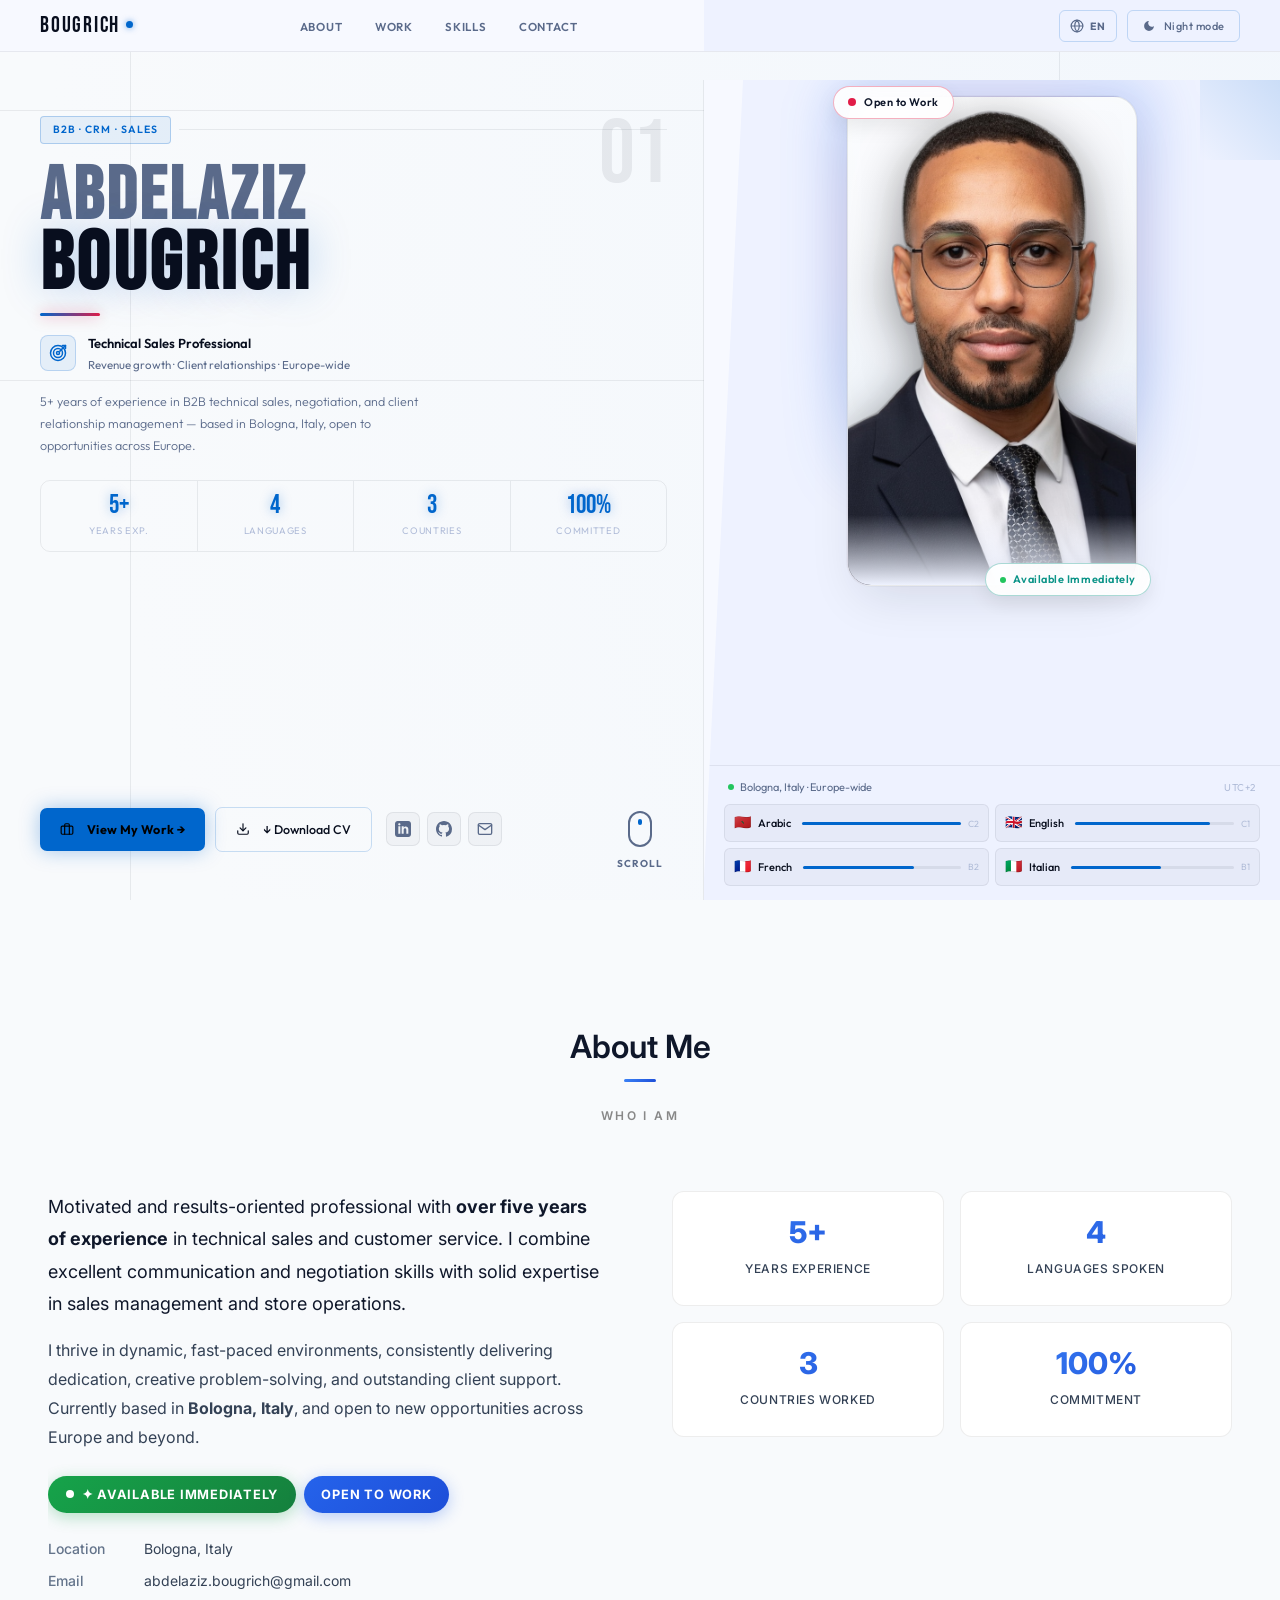
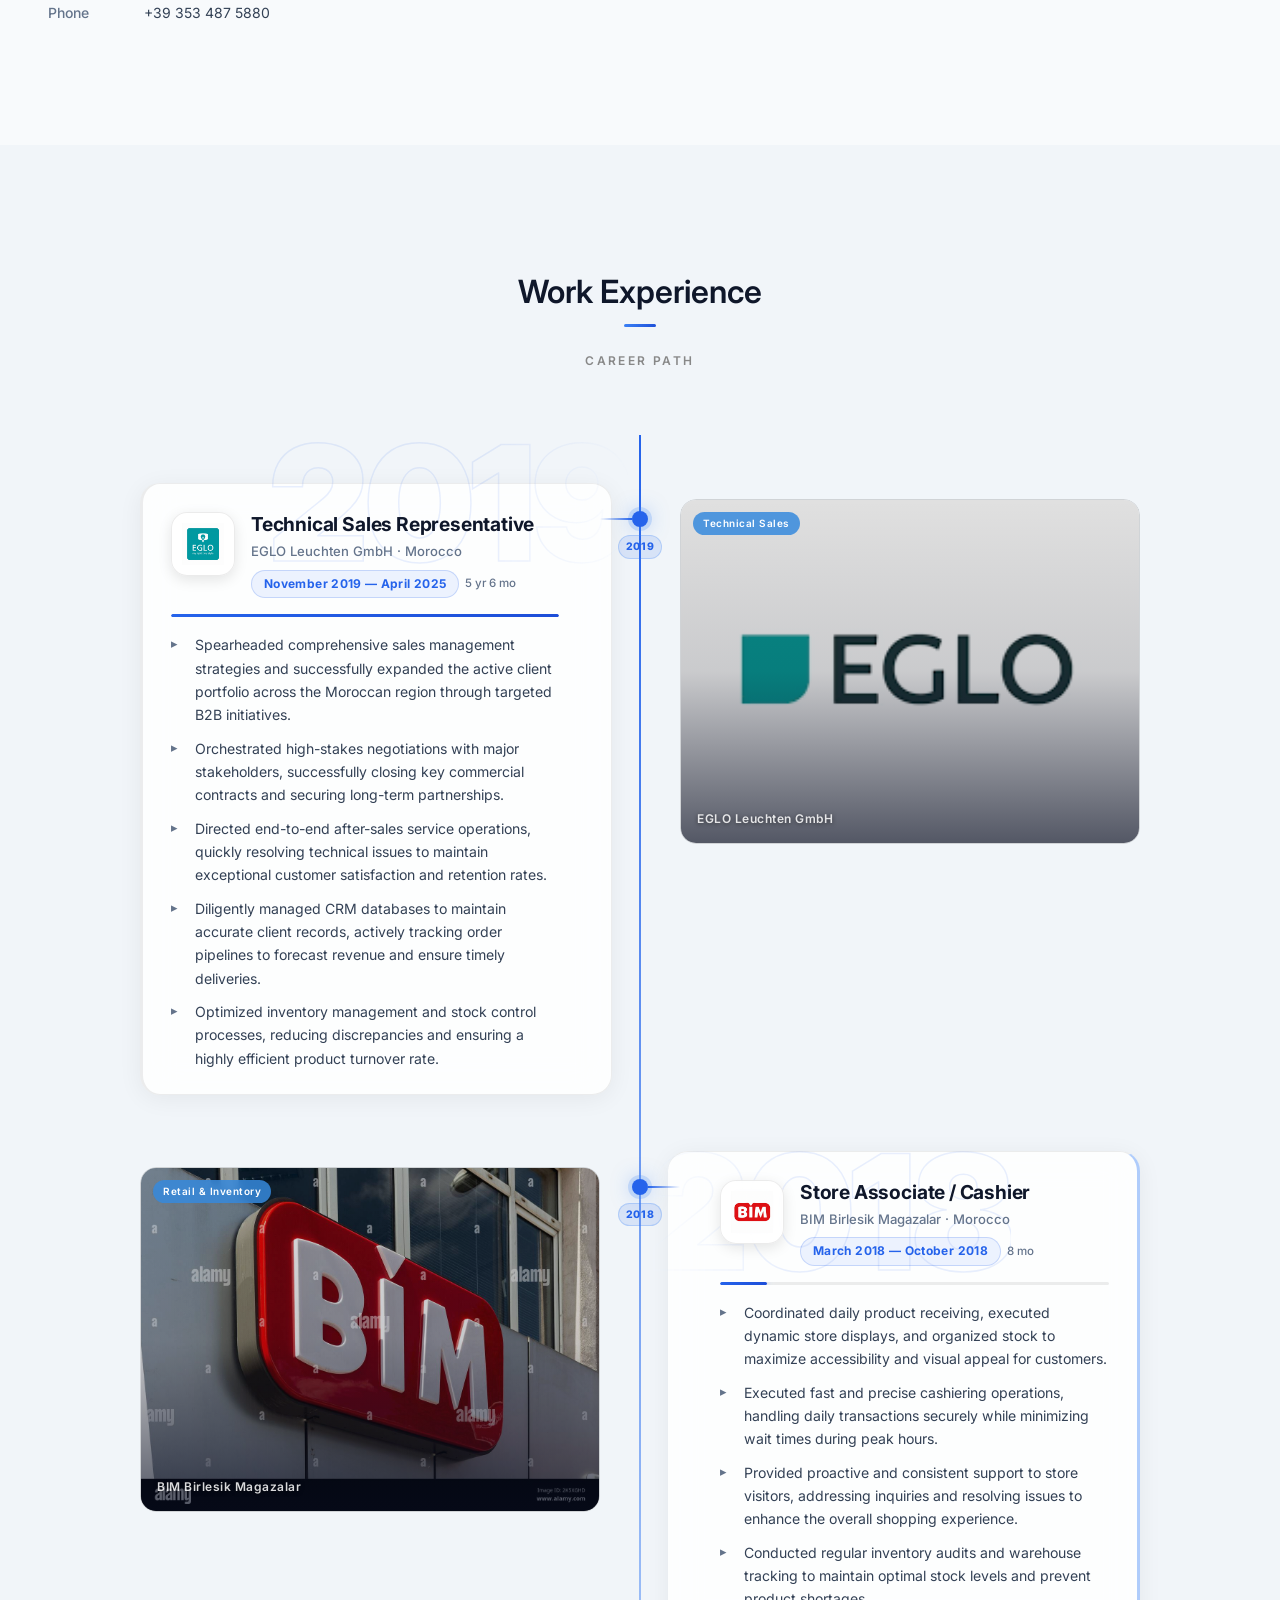
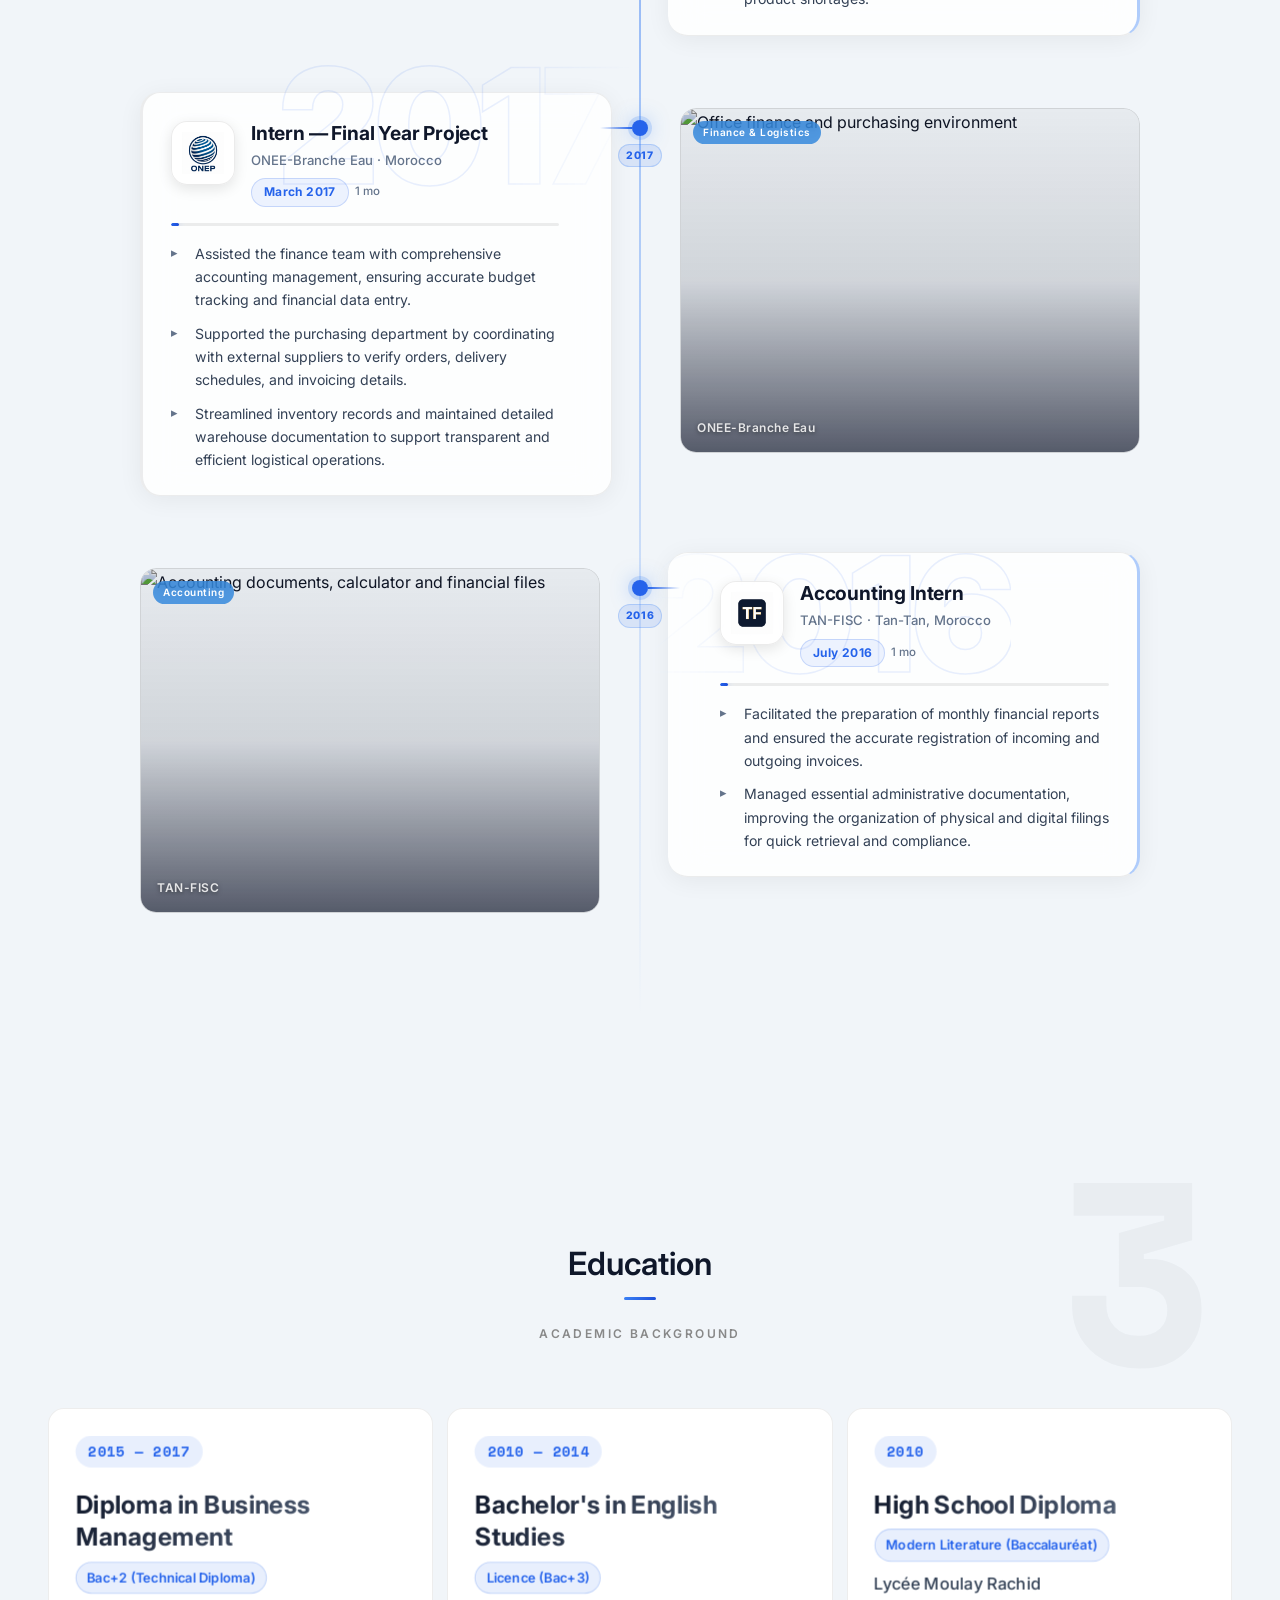
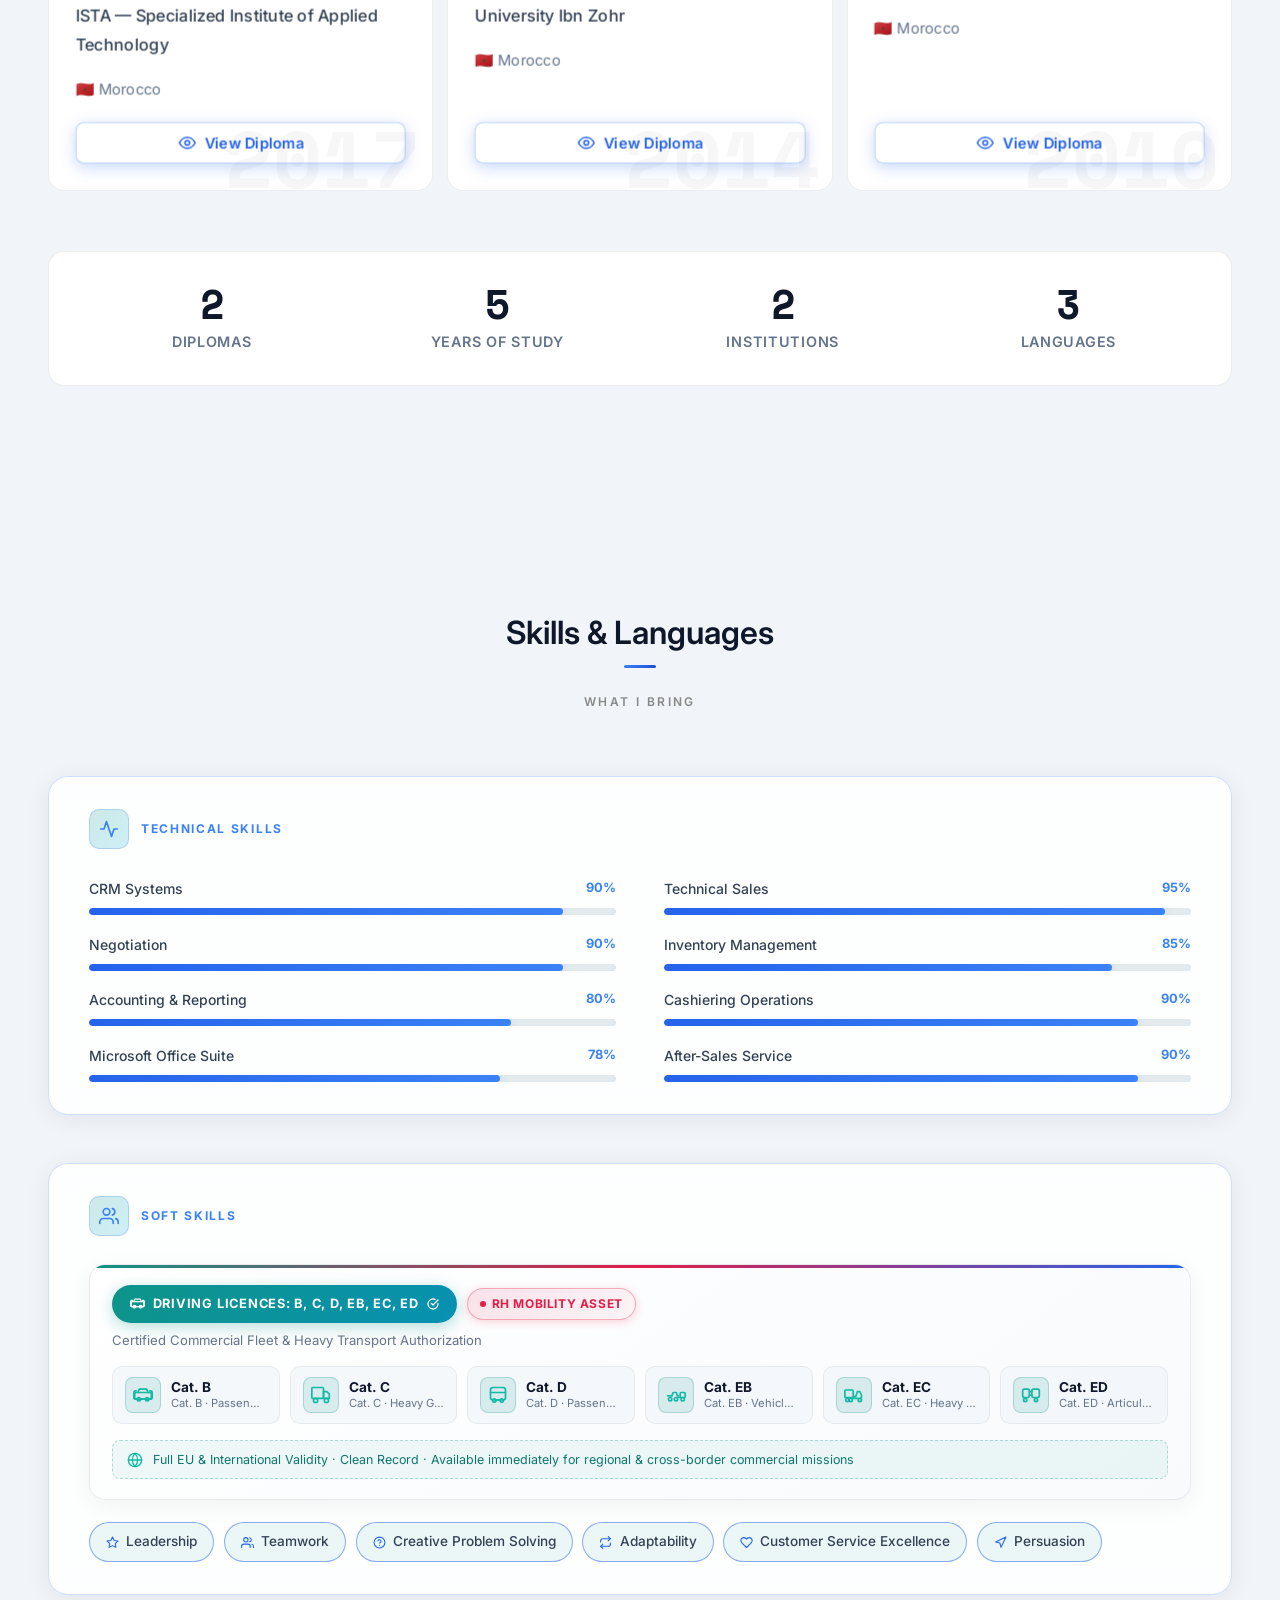
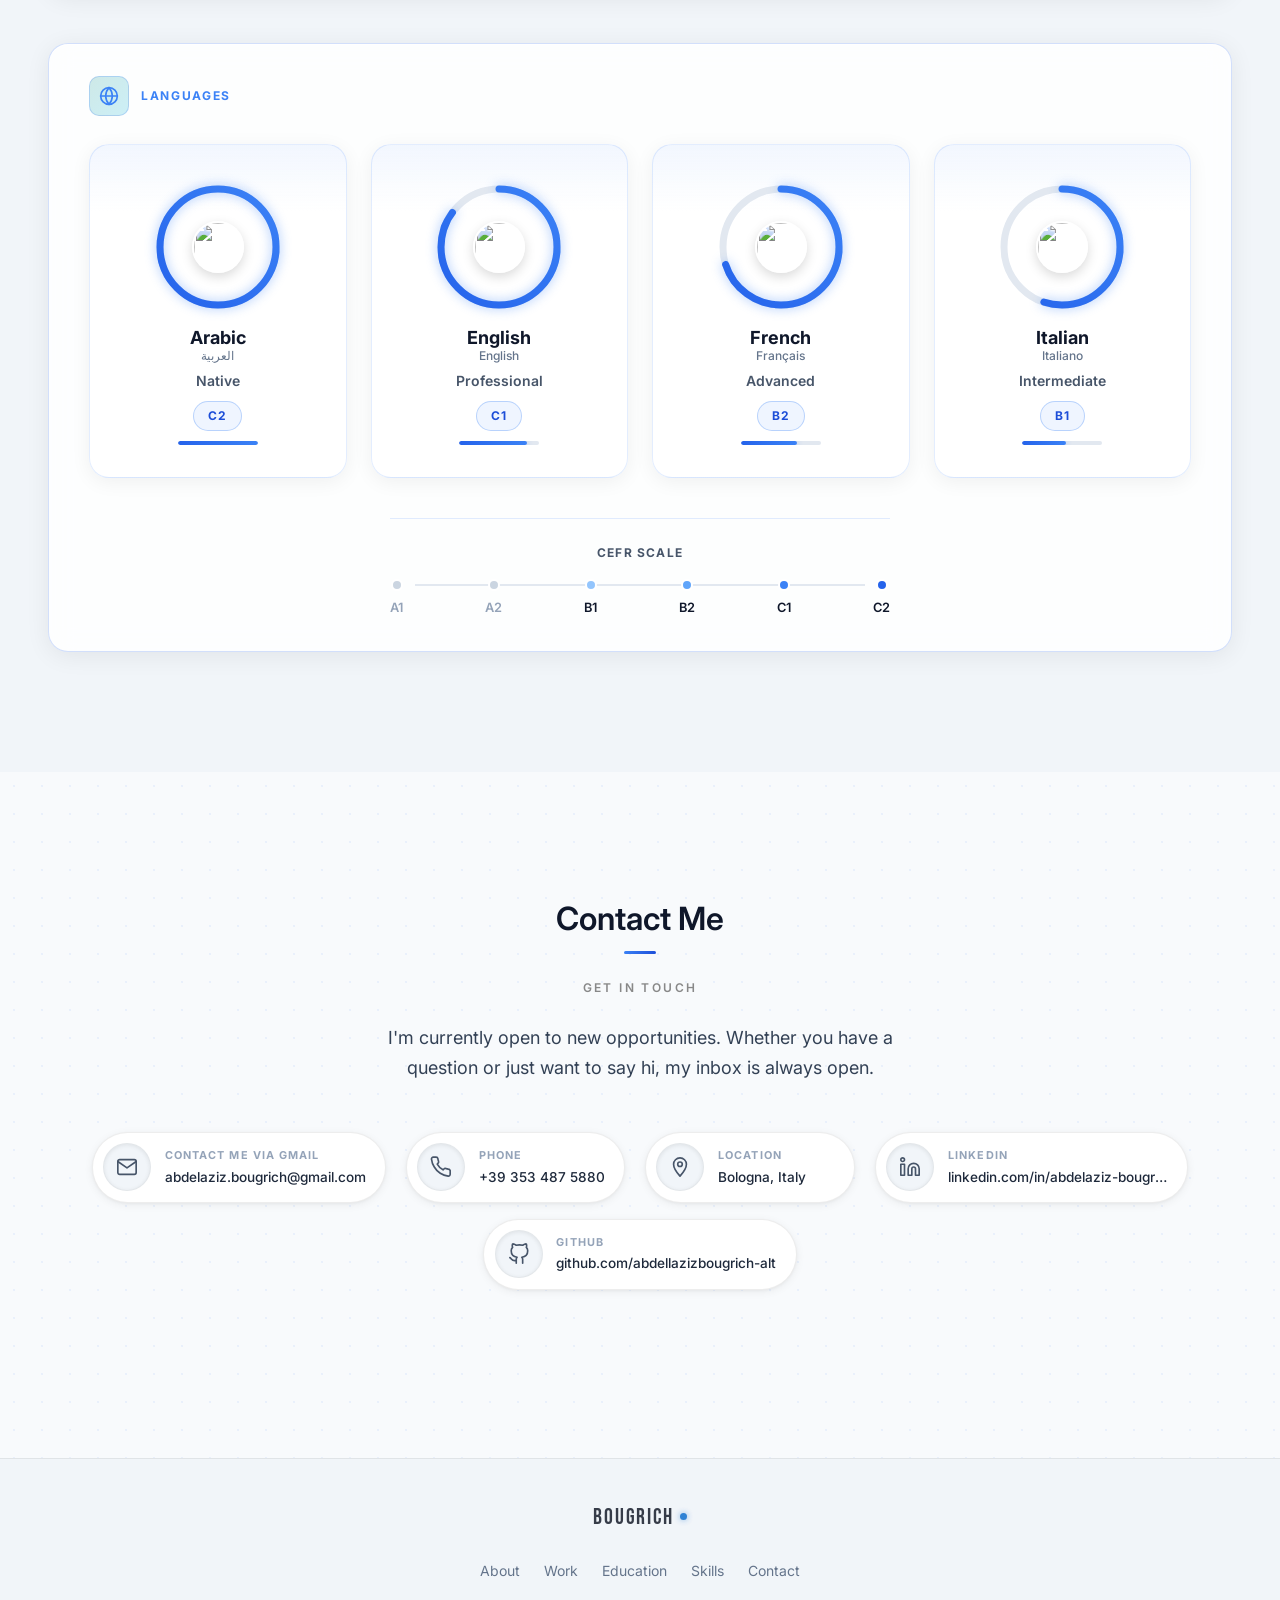
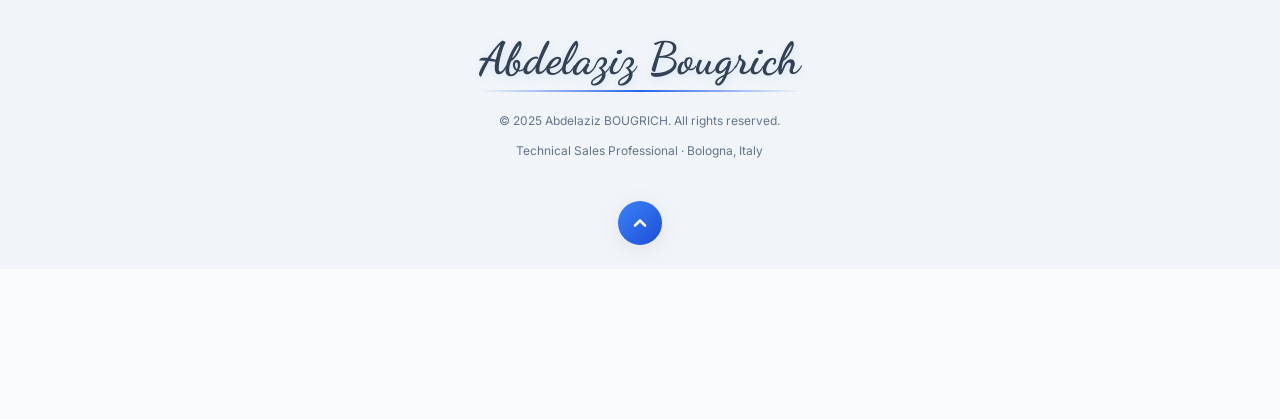
==== commit 41aca5e5: "up" ====
--- a/index.html
+++ b/index.html
@@ -225,14 +225,19 @@
 
           <div class="v5-photo-zone">
             <div class="v5-photo-wrap">
-              <div class="v5-ph-ring" aria-hidden="true"></div>
+              <div class="v5-ph-ambient-glow" aria-hidden="true"></div>
               <div class="v5-ph-frame">
-                <img src="assets/images/profile-transparent.png" alt="Abdelaziz Bougrich Portrait" loading="eager">
-                <div class="v5-ph-scan" aria-hidden="true"></div>
+                <img src="assets/images/profile-transparent.png" alt="Abdelaziz Bougrich - Technical Sales Professional" loading="eager">
                 <div class="v5-ph-bot" id="v5-phbot" aria-hidden="true"></div>
               </div>
-              <div class="v5-info-tl" aria-label="Open to work">Open to work</div>
-              <div class="v5-info-br" aria-label="Available"><div class="v5-gr-dot" aria-hidden="true"></div>Available</div>
+              <div class="v5-info-tl" aria-label="Open to work">
+                <span class="v5-status-live-dot" aria-hidden="true"></span>
+                <span data-i18n="hero.badge_open">Open to Work</span>
+              </div>
+              <div class="v5-info-br" aria-label="Available">
+                <div class="v5-gr-dot" aria-hidden="true"></div>
+                <span data-i18n="hero.badge_avail">Available Immediately</span>
+              </div>
             </div>
           </div>
 
@@ -769,26 +774,153 @@
               </span>
               <h3 class="sv2-block-title" data-i18n="skills.soft_title">Soft Skills</h3>
             </div>
-            <!-- Driving Licence — standalone credential badge, same style as hero badges -->
-            <div class="about-badges sv2-cred-badges">
-              <span class="badge badge-driving" data-i18n="skills.driving" aria-label="Driving Licences: B, C, D, EB, EC, ED">
-                <svg width="14" height="14" viewBox="0 0 24 24" fill="none" stroke="currentColor" stroke-width="2"
-                  stroke-linecap="round" stroke-linejoin="round" aria-hidden="true">
-                  <path d="M5 17H3a2 2 0 0 1-2-2V9a2 2 0 0 1 2-2h1" />
-                  <path d="M19 17h2a2 2 0 0 0 2-2V9a2 2 0 0 0-2-2h-1" />
-                  <path d="M14 17H10" />
-                  <path d="M6 9l1.5-4h9L18 9" />
-                  <rect x="2" y="9" width="20" height="8" rx="2" />
-                  <circle cx="7" cy="17" r="2" />
-                  <circle cx="17" cy="17" r="2" />
+            <!-- Driving Licences — RH Mobility Showcase -->
+            <div class="driving-showcase-box">
+              <div class="driving-showcase-header">
+                <div class="driving-badge-row">
+                  <span class="badge badge-driving" data-i18n="skills.driving" aria-label="Driving Licences: B, C, D, EB, EC, ED">
+                    <svg width="15" height="15" viewBox="0 0 24 24" fill="none" stroke="currentColor" stroke-width="2"
+                      stroke-linecap="round" stroke-linejoin="round" aria-hidden="true">
+                      <path d="M5 17H3a2 2 0 0 1-2-2V9a2 2 0 0 1 2-2h1" />
+                      <path d="M19 17h2a2 2 0 0 0 2-2V9a2 2 0 0 0-2-2h-1" />
+                      <path d="M14 17H10" />
+                      <path d="M6 9l1.5-4h9L18 9" />
+                      <rect x="2" y="9" width="20" height="8" rx="2" />
+                      <circle cx="7" cy="17" r="2" />
+                      <circle cx="17" cy="17" r="2" />
+                    </svg>
+                    <span class="badge-text">Permis de conduire : B, C, D, EB, EC, ED</span>
+                    <svg width="12" height="12" viewBox="0 0 24 24" fill="none" stroke="currentColor" stroke-width="2.5"
+                      stroke-linecap="round" stroke-linejoin="round" aria-hidden="true">
+                      <path d="M22 11.08V12a10 10 0 1 1-5.93-9.14" />
+                      <polyline points="22 4 12 14.01 9 11.01" />
+                    </svg>
+                  </span>
+                  <span class="badge-rh-highlight">
+                    <span class="rh-pulse-dot" aria-hidden="true"></span>
+                    <span data-i18n="skills.rh_badge">RH Mobility Asset</span>
+                  </span>
+                </div>
+                <p class="driving-subtext" data-i18n="skills.rh_mobility_desc">Certified Commercial Fleet & Heavy Transport Authorization</p>
+              </div>
+
+              <!-- 6 Category Cards Grid with dedicated icons -->
+              <div class="driving-categories-grid">
+                <!-- Cat B -->
+                <div class="driving-cat-card" title="Category B: Light Vehicles">
+                  <div class="cat-card-icon cat-b-icon">
+                    <svg width="20" height="20" viewBox="0 0 24 24" fill="none" stroke="currentColor" stroke-width="2" stroke-linecap="round" stroke-linejoin="round" aria-hidden="true">
+                      <path d="M5 17H3a2 2 0 0 1-2-2V9a2 2 0 0 1 2-2h1"/>
+                      <path d="M19 17h2a2 2 0 0 0 2-2V9a2 2 0 0 0-2-2h-1"/>
+                      <path d="M14 17H10"/>
+                      <path d="M6 9l1.5-4h9L18 9"/>
+                      <rect x="2" y="9" width="20" height="8" rx="2"/>
+                      <circle cx="7" cy="17" r="2"/>
+                      <circle cx="17" cy="17" r="2"/>
+                    </svg>
+                  </div>
+                  <div class="cat-card-info">
+                    <div class="cat-code">Cat. B</div>
+                    <div class="cat-desc" data-i18n="licence.b">Cat. B · Passenger & Light Commercial</div>
+                  </div>
+                </div>
+
+                <!-- Cat C -->
+                <div class="driving-cat-card" title="Category C: Heavy Trucks">
+                  <div class="cat-card-icon cat-c-icon">
+                    <svg width="20" height="20" viewBox="0 0 24 24" fill="none" stroke="currentColor" stroke-width="2" stroke-linecap="round" stroke-linejoin="round" aria-hidden="true">
+                      <rect x="1" y="3" width="14" height="13" rx="1"/>
+                      <path d="M15 8h4l3 3v5h-7V8z"/>
+                      <circle cx="5.5" cy="18.5" r="2.5"/>
+                      <circle cx="18.5" cy="18.5" r="2.5"/>
+                    </svg>
+                  </div>
+                  <div class="cat-card-info">
+                    <div class="cat-code">Cat. C</div>
+                    <div class="cat-desc" data-i18n="licence.c">Cat. C · Heavy Goods Vehicles >3.5t</div>
+                  </div>
+                </div>
+
+                <!-- Cat D -->
+                <div class="driving-cat-card" title="Category D: Passenger Transport">
+                  <div class="cat-card-icon cat-d-icon">
+                    <svg width="20" height="20" viewBox="0 0 24 24" fill="none" stroke="currentColor" stroke-width="2" stroke-linecap="round" stroke-linejoin="round" aria-hidden="true">
+                      <rect x="3" y="3" width="18" height="15" rx="3"/>
+                      <line x1="3" y1="9" x2="21" y2="9"/>
+                      <circle cx="7.5" cy="18.5" r="2"/>
+                      <circle cx="16.5" cy="18.5" r="2"/>
+                      <line x1="10" y1="18" x2="14" y2="18"/>
+                    </svg>
+                  </div>
+                  <div class="cat-card-info">
+                    <div class="cat-code">Cat. D</div>
+                    <div class="cat-desc" data-i18n="licence.d">Cat. D · Passenger Transit Buses</div>
+                  </div>
+                </div>
+
+                <!-- Cat EB -->
+                <div class="driving-cat-card" title="Category EB: Vehicle + Heavy Trailer">
+                  <div class="cat-card-icon cat-eb-icon">
+                    <svg width="20" height="20" viewBox="0 0 24 24" fill="none" stroke="currentColor" stroke-width="2" stroke-linecap="round" stroke-linejoin="round" aria-hidden="true">
+                      <path d="M2 13h5l1.5-4h4l1 4h1.5"/>
+                      <circle cx="5" cy="17" r="2"/>
+                      <circle cx="12" cy="17" r="2"/>
+                      <line x1="15" y1="15" x2="17" y2="15"/>
+                      <rect x="17" y="9" width="6" height="6" rx="1"/>
+                      <circle cx="20" cy="17" r="2"/>
+                    </svg>
+                  </div>
+                  <div class="cat-card-info">
+                    <div class="cat-code">Cat. EB</div>
+                    <div class="cat-desc" data-i18n="licence.eb">Cat. EB · Vehicle + Heavy Trailer</div>
+                  </div>
+                </div>
+
+                <!-- Cat EC -->
+                <div class="driving-cat-card" title="Category EC: Articulated Heavy Trucks">
+                  <div class="cat-card-icon cat-ec-icon">
+                    <svg width="20" height="20" viewBox="0 0 24 24" fill="none" stroke="currentColor" stroke-width="2" stroke-linecap="round" stroke-linejoin="round" aria-hidden="true">
+                      <rect x="1" y="6" width="10" height="9" rx="1"/>
+                      <circle cx="4" cy="18" r="2"/>
+                      <circle cx="8" cy="18" r="2"/>
+                      <path d="M11 14h3l2-6h3l2 4v3h-1"/>
+                      <circle cx="19" cy="18" r="2"/>
+                      <line x1="10" y1="16" x2="17" y2="16"/>
+                    </svg>
+                  </div>
+                  <div class="cat-card-info">
+                    <div class="cat-code">Cat. EC</div>
+                    <div class="cat-desc" data-i18n="licence.ec">Cat. EC · Heavy Articulated Cargo</div>
+                  </div>
+                </div>
+
+                <!-- Cat ED -->
+                <div class="driving-cat-card" title="Category ED: Articulated Passenger Coaches">
+                  <div class="cat-card-icon cat-ed-icon">
+                    <svg width="20" height="20" viewBox="0 0 24 24" fill="none" stroke="currentColor" stroke-width="2" stroke-linecap="round" stroke-linejoin="round" aria-hidden="true">
+                      <rect x="2" y="5" width="8" height="10" rx="2"/>
+                      <rect x="13" y="5" width="9" height="10" rx="2"/>
+                      <line x1="10" y1="8" x2="13" y2="8"/>
+                      <line x1="10" y1="12" x2="13" y2="12"/>
+                      <circle cx="5" cy="18" r="2"/>
+                      <circle cx="18" cy="18" r="2"/>
+                    </svg>
+                  </div>
+                  <div class="cat-card-info">
+                    <div class="cat-code">Cat. ED</div>
+                    <div class="cat-desc" data-i18n="licence.ed">Cat. ED · Articulated Passenger Coaches</div>
+                  </div>
+                </div>
+              </div>
+
+              <div class="driving-rh-banner">
+                <svg width="16" height="16" viewBox="0 0 24 24" fill="none" stroke="currentColor" stroke-width="2" stroke-linecap="round" stroke-linejoin="round" aria-hidden="true">
+                  <circle cx="12" cy="12" r="10"/>
+                  <line x1="2" y1="12" x2="22" y2="12"/>
+                  <path d="M12 2a15.3 15.3 0 0 1 4 10 15.3 15.3 0 0 1-4 10 15.3 15.3 0 0 1-4-10 15.3 15.3 0 0 1 4-10z"/>
                 </svg>
-                <span class="badge-text">Permis de conduire : B, C, D, EB, EC, ED</span>
-                <svg width="12" height="12" viewBox="0 0 24 24" fill="none" stroke="currentColor" stroke-width="2.5"
-                  stroke-linecap="round" stroke-linejoin="round" aria-hidden="true">
-                  <path d="M22 11.08V12a10 10 0 1 1-5.93-9.14" />
-                  <polyline points="22 4 12 14.01 9 11.01" />
-                </svg>
-              </span>
+                <span data-i18n="licence.rh_note">Full EU & International Validity · Clean Record · Available immediately for regional & cross-border commercial missions</span>
+              </div>
             </div>
             <div class="sv2-pills">
               <span class="sv2-pill" data-i18n="skills.leadership"><svg width="13" height="13" viewBox="0 0 24 24"
--- a/style.css
+++ b/style.css
@@ -18,6 +18,11 @@
   --accent:          #3b82f6; /* Elegant Blue */
   --accent-glow:     rgba(59, 130, 246, 0.15);
   --accent-secondary:#60a5fa; /* Lighter Blue */
+  --accent-red:      #e11d48; /* Sophisticated Crimson Red */
+  --accent-red-hover:#f43f5e;
+  --accent-red-glow: rgba(225, 29, 72, 0.28);
+  --accent-red-subtle: rgba(225, 29, 72, 0.12);
+  --gradient-accent-warm: linear-gradient(135deg, #2563eb 0%, #e11d48 100%);
   --text-primary:    #f8fafc; /* Slate 50 */
   --text-secondary:  #cbd5e1; /* Slate 300 */
   --text-muted:      #94a3b8; /* Slate 400 */
@@ -88,6 +93,11 @@
   --accent:          #2563eb; /* Blue 600 */
   --accent-glow:     rgba(37, 99, 235, 0.12);
   --accent-secondary:#1d4ed8; /* Blue 700 */
+  --accent-red:      #be123c; /* Refined Ruby in Light Mode */
+  --accent-red-hover:#e11d48;
+  --accent-red-glow: rgba(190, 18, 60, 0.2);
+  --accent-red-subtle: rgba(190, 18, 60, 0.08);
+  --gradient-accent-warm: linear-gradient(135deg, #1d4ed8 0%, #be123c 100%);
   --text-primary:    #0f172a; /* Slate 900 */
   --text-secondary:  #334155; /* Slate 700 */
   --text-muted:      #64748b; /* Slate 500 */
@@ -6452,7 +6462,7 @@
 .v5-top-stripe {
   height: 3px;
   width: 100%;
-  background: linear-gradient(90deg, var(--v5-ac), var(--v5-ac2), var(--v5-ac));
+  background: linear-gradient(90deg, var(--v5-ac), #e11d48, var(--v5-ac2), #e11d48, var(--v5-ac));
   background-size: 200% 100%;
   animation: v5-shimmer 3s linear infinite;
   position: absolute;
@@ -6579,9 +6589,9 @@
   width: 60px;
   height: 3px;
   border-radius: 2px;
-  background: var(--v5-ac);
+  background: linear-gradient(90deg, var(--v5-ac) 0%, #e11d48 100%);
   margin-top: 12px;
-  box-shadow: 0 0 10px rgba(var(--v5-ac-rgb), 0.6);
+  box-shadow: 0 0 14px rgba(225, 29, 72, 0.5);
 }
 
 /* role block */
@@ -6777,7 +6787,7 @@
   z-index: 2;
 }
 
-/* photo wrap and frame */
+/* photo wrap and frame — Modern Executive Portrait */
 .v5-photo-zone {
   position: relative;
   z-index: 3;
@@ -6787,95 +6797,159 @@
   align-items: center;
   flex: 1;
   width: 100%;
-  overflow: hidden;
+  overflow: visible;
 }
 .v5-photo-wrap {
   position: relative;
-  width: min(260px, 80%);
+  width: min(290px, 86%);
   flex: 1;
-  min-height: 220px;
-  max-height: 480px;
+  min-height: 240px;
+  max-height: 490px;
   animation: v5-photoIn 0.7s 0.2s ease both;
 }
-.v5-ph-ring {
+
+/* Luxurious Dual-Tone Ambient Backlight Glow */
+.v5-ph-ambient-glow {
   position: absolute;
-  inset: -12px;
-  border-radius: 18px;
-  border: 1px solid rgba(var(--v5-ac-rgb), 0.15);
-  animation: v5-spinring 10s linear infinite;
-}
-.v5-ph-ring::before {
-  content: '';
-  position: absolute;
-  top: -3px; left: 50%;
-  transform: translateX(-50%);
-  width: 6px; height: 6px;
-  border-radius: 50%;
-  background: var(--v5-ac);
-  box-shadow: 0 0 8px var(--v5-ac);
-}
+  inset: -22px;
+  border-radius: 36px;
+  background: radial-gradient(circle at 50% 32%, rgba(225, 29, 72, 0.28) 0%, rgba(37, 99, 235, 0.3) 48%, transparent 74%);
+  filter: blur(28px);
+  z-index: 1;
+  pointer-events: none;
+  animation: v5-ambientPulse 5.5s ease-in-out infinite alternate;
+}
+@keyframes v5-ambientPulse {
+  0%   { transform: scale(0.95); opacity: 0.72; }
+  100% { transform: scale(1.05); opacity: 1; }
+}
+[data-theme="light"] .v5-ph-ambient-glow {
+  background: radial-gradient(circle at 50% 32%, rgba(225, 29, 72, 0.16) 0%, rgba(37, 99, 235, 0.18) 48%, transparent 74%);
+  filter: blur(22px);
+}
+
+/* Studio Glassmorphic Frame */
 .v5-ph-frame {
   width: 100%; height: 100%;
-  border-radius: 16px;
+  border-radius: 24px;
   overflow: hidden;
-  border: 1px solid rgba(var(--v5-ac-rgb), 0.2);
-  background: var(--v5-card);
+  border: 1px solid rgba(255, 255, 255, 0.14);
+  background: linear-gradient(165deg, rgba(255, 255, 255, 0.06) 0%, rgba(13, 20, 34, 0.88) 60%, rgba(225, 29, 72, 0.08) 100%);
   position: relative;
-}
+  z-index: 2;
+  box-shadow: 0 24px 60px -12px rgba(0, 0, 0, 0.65), 0 0 0 1px rgba(255, 255, 255, 0.06), 0 12px 36px -8px rgba(225, 29, 72, 0.18);
+  backdrop-filter: blur(12px);
+  -webkit-backdrop-filter: blur(12px);
+  transition: transform 0.4s cubic-bezier(0.16, 1, 0.3, 1), box-shadow 0.4s ease, border-color 0.4s ease;
+}
+.v5-ph-frame:hover {
+  transform: translateY(-5px) scale(1.015);
+  box-shadow: 0 30px 70px -12px rgba(0, 0, 0, 0.75), 0 0 40px rgba(225, 29, 72, 0.28);
+  border-color: rgba(225, 29, 72, 0.38);
+}
+[data-theme="light"] .v5-ph-frame {
+  background: linear-gradient(165deg, rgba(255, 255, 255, 0.95) 0%, rgba(241, 245, 249, 0.95) 60%, rgba(225, 29, 72, 0.04) 100%);
+  border: 1px solid rgba(15, 23, 42, 0.09);
+  box-shadow: 0 20px 50px -12px rgba(15, 23, 42, 0.12), 0 0 0 1px rgba(0, 0, 0, 0.03);
+}
+
 .v5-ph-frame img {
   width: 100%; height: 100%;
   object-fit: cover;
   object-position: center top;
   display: block;
-}
-.v5-ph-scan {
-  position: absolute;
-  inset: 0;
-  background: repeating-linear-gradient(0deg, transparent, transparent 3px, rgba(var(--v5-ac-rgb), 0.015) 3px, rgba(var(--v5-ac-rgb), 0.015) 4px);
-  pointer-events: none;
-}
+  filter: drop-shadow(0 12px 24px rgba(0, 0, 0, 0.45));
+  transition: transform 0.6s cubic-bezier(0.16, 1, 0.3, 1);
+}
+.v5-ph-frame:hover img {
+  transform: scale(1.03);
+}
+
+.v5-ph-scan { display: none; }
+
 .v5-ph-bot {
   position: absolute;
   bottom: 0; left: 0; right: 0;
-  height: 90px;
-  background: linear-gradient(to top, var(--v5-panel), transparent);
+  height: 70px;
+  background: linear-gradient(to top, var(--v5-panel) 0%, transparent 100%);
   transition: background 0.4s;
-}
-
-/* floating info badges */
+  pointer-events: none;
+}
+
+/* Floating Executive Status Badges */
 .v5-info-tl {
   position: absolute;
   top: -10px; left: -14px;
   z-index: 5;
-  background: var(--v5-bg);
-  border: 1px solid var(--v5-border2);
-  border-radius: 8px;
-  padding: 6px 11px;
-  font-size: 10px;
-  color: var(--v5-ac);
+  background: rgba(13, 20, 34, 0.9);
+  border: 1px solid rgba(225, 29, 72, 0.42);
+  border-radius: 9999px;
+  padding: 6px 14px;
+  font-size: 11px;
+  color: #ffffff;
   font-weight: 600;
-  letter-spacing: 0.08em;
-  text-transform: uppercase;
-  box-shadow: 0 4px 16px rgba(0, 0, 0, 0.3);
-  transition: background 0.4s;
-}
+  letter-spacing: 0.05em;
+  text-transform: none;
+  display: flex;
+  align-items: center;
+  gap: 8px;
+  box-shadow: 0 8px 24px rgba(0, 0, 0, 0.45), 0 0 14px rgba(225, 29, 72, 0.22);
+  backdrop-filter: blur(10px);
+  -webkit-backdrop-filter: blur(10px);
+  transition: transform 0.3s ease, background 0.4s;
+}
+.v5-info-tl:hover {
+  transform: translateY(-2px);
+}
+[data-theme="light"] .v5-info-tl {
+  background: rgba(255, 255, 255, 0.92);
+  color: #0f172a;
+  border-color: rgba(225, 29, 72, 0.35);
+  box-shadow: 0 8px 20px rgba(0, 0, 0, 0.08);
+}
+
+.v5-status-live-dot {
+  width: 8px; height: 8px;
+  border-radius: 50%;
+  background: #e11d48;
+  display: inline-block;
+  animation: v5-redPulse 2s infinite;
+  flex-shrink: 0;
+}
+@keyframes v5-redPulse {
+  0%   { transform: scale(0.9); box-shadow: 0 0 0 0 rgba(225, 29, 72, 0.75); }
+  70%  { transform: scale(1.1); box-shadow: 0 0 0 7px rgba(225, 29, 72, 0); }
+  100% { transform: scale(0.9); box-shadow: 0 0 0 0 rgba(225, 29, 72, 0); }
+}
+
 .v5-info-br {
   position: absolute;
   bottom: -10px; right: -14px;
   z-index: 5;
-  background: var(--v5-bg);
-  border: 1px solid rgba(124, 58, 237, 0.3);
-  border-radius: 8px;
-  padding: 6px 11px;
-  font-size: 10px;
-  color: var(--v5-ac2);
+  background: rgba(13, 20, 34, 0.9);
+  border: 1px solid rgba(13, 148, 136, 0.4);
+  border-radius: 9999px;
+  padding: 6px 14px;
+  font-size: 11px;
+  color: #2dd4bf;
   font-weight: 600;
-  letter-spacing: 0.06em;
-  display: flex;
-  align-items: center;
-  gap: 5px;
-  box-shadow: 0 4px 16px rgba(0, 0, 0, 0.3);
-  transition: background 0.4s;
+  letter-spacing: 0.05em;
+  display: flex;
+  align-items: center;
+  gap: 7px;
+  box-shadow: 0 8px 24px rgba(0, 0, 0, 0.45), 0 0 14px rgba(13, 148, 136, 0.2);
+  backdrop-filter: blur(10px);
+  -webkit-backdrop-filter: blur(10px);
+  transition: transform 0.3s ease, background 0.4s;
+}
+.v5-info-br:hover {
+  transform: translateY(-2px);
+}
+[data-theme="light"] .v5-info-br {
+  background: rgba(255, 255, 255, 0.92);
+  color: #0d9488;
+  border-color: rgba(13, 148, 136, 0.35);
+  box-shadow: 0 8px 20px rgba(0, 0, 0, 0.08);
 }
 .v5-gr-dot {
   width: 6px; height: 6px;
@@ -7095,3 +7169,180 @@
   .v5-cta  { gap: 8px; }
 }
 
+
+
+/* ============================================================
+   RH MOBILITY & FLEET DRIVING LICENCES SHOWCASE
+   ============================================================ */
+.driving-showcase-box {
+  background: linear-gradient(145deg, rgba(30, 41, 59, 0.6) 0%, rgba(15, 23, 42, 0.75) 100%);
+  border: 1px solid rgba(255, 255, 255, 0.08);
+  border-radius: 16px;
+  padding: 20px 22px;
+  margin-bottom: 22px;
+  box-shadow: 0 10px 30px rgba(0, 0, 0, 0.25);
+  position: relative;
+  overflow: hidden;
+  transition: border-color 0.3s ease, box-shadow 0.3s ease;
+}
+.driving-showcase-box::before {
+  content: '';
+  position: absolute;
+  top: 0; left: 0; right: 0;
+  height: 2.5px;
+  background: linear-gradient(90deg, #0d9488 0%, #e11d48 50%, #2563eb 100%);
+}
+.driving-showcase-box:hover {
+  border-color: rgba(225, 29, 72, 0.3);
+  box-shadow: 0 14px 40px rgba(0, 0, 0, 0.35), 0 0 25px rgba(225, 29, 72, 0.12);
+}
+[data-theme="light"] .driving-showcase-box {
+  background: linear-gradient(145deg, #ffffff 0%, #f8fafc 100%);
+  border-color: rgba(15, 23, 42, 0.08);
+  box-shadow: 0 6px 24px rgba(0, 0, 0, 0.05);
+}
+
+.driving-showcase-header {
+  margin-bottom: 16px;
+}
+.driving-badge-row {
+  display: flex;
+  flex-wrap: wrap;
+  align-items: center;
+  gap: 10px;
+  margin-bottom: 8px;
+}
+.badge-rh-highlight {
+  display: inline-flex;
+  align-items: center;
+  gap: 6px;
+  padding: 5px 12px;
+  border-radius: 9999px;
+  font-size: 0.75rem;
+  font-weight: 700;
+  letter-spacing: 0.05em;
+  text-transform: uppercase;
+  background: linear-gradient(135deg, rgba(225, 29, 72, 0.18), rgba(225, 29, 72, 0.06));
+  border: 1px solid rgba(225, 29, 72, 0.42);
+  color: #fb7185;
+  box-shadow: 0 2px 10px rgba(225, 29, 72, 0.2);
+}
+[data-theme="light"] .badge-rh-highlight {
+  background: linear-gradient(135deg, rgba(225, 29, 72, 0.12), rgba(225, 29, 72, 0.04));
+  border-color: rgba(225, 29, 72, 0.32);
+  color: #e11d48;
+}
+.rh-pulse-dot {
+  width: 6px; height: 6px;
+  border-radius: 50%;
+  background: #e11d48;
+  animation: v5-redPulse 2s infinite;
+}
+
+.driving-subtext {
+  font-size: 0.82rem;
+  color: var(--text-muted);
+  line-height: 1.45;
+}
+
+/* 6 Category Grid */
+.driving-categories-grid {
+  display: grid;
+  grid-template-columns: repeat(auto-fit, minmax(140px, 1fr));
+  gap: 10px;
+  margin-bottom: 16px;
+}
+.driving-cat-card {
+  display: flex;
+  align-items: center;
+  gap: 10px;
+  padding: 10px 12px;
+  background: rgba(15, 23, 42, 0.55);
+  border: 1px solid rgba(255, 255, 255, 0.06);
+  border-radius: 10px;
+  transition: transform 0.25s ease, background 0.25s ease, border-color 0.25s ease, box-shadow 0.25s ease;
+  cursor: default;
+}
+.driving-cat-card:hover {
+  transform: translateY(-2px);
+  background: rgba(30, 41, 59, 0.85);
+  border-color: rgba(225, 29, 72, 0.35);
+  box-shadow: 0 6px 18px rgba(0, 0, 0, 0.25);
+}
+[data-theme="light"] .driving-cat-card {
+  background: rgba(241, 245, 249, 0.7);
+  border-color: rgba(15, 23, 42, 0.06);
+}
+[data-theme="light"] .driving-cat-card:hover {
+  background: #ffffff;
+  border-color: rgba(225, 29, 72, 0.3);
+  box-shadow: 0 6px 16px rgba(0, 0, 0, 0.06);
+}
+
+.cat-card-icon {
+  width: 36px; height: 36px;
+  border-radius: 8px;
+  display: flex;
+  align-items: center;
+  justify-content: center;
+  flex-shrink: 0;
+  background: rgba(13, 148, 136, 0.12);
+  color: #14b8a6;
+  border: 1px solid rgba(13, 148, 136, 0.25);
+  transition: transform 0.2s ease, background 0.2s ease, color 0.2s ease, border-color 0.2s ease;
+}
+.driving-cat-card:hover .cat-card-icon {
+  transform: scale(1.08);
+  background: rgba(225, 29, 72, 0.15);
+  color: #fb7185;
+  border-color: rgba(225, 29, 72, 0.38);
+}
+
+.cat-card-info {
+  display: flex;
+  flex-direction: column;
+  min-width: 0;
+}
+.cat-code {
+  font-size: 0.85rem;
+  font-weight: 700;
+  color: var(--text-primary);
+  line-height: 1.2;
+}
+.cat-desc {
+  font-size: 0.7rem;
+  color: var(--text-muted);
+  line-height: 1.3;
+  white-space: nowrap;
+  overflow: hidden;
+  text-overflow: ellipsis;
+}
+
+/* Mobility Banner */
+.driving-rh-banner {
+  display: flex;
+  align-items: center;
+  gap: 10px;
+  padding: 10px 14px;
+  background: rgba(13, 148, 136, 0.08);
+  border: 1px dashed rgba(13, 148, 136, 0.3);
+  border-radius: 8px;
+  font-size: 0.78rem;
+  color: #2dd4bf;
+  line-height: 1.4;
+}
+[data-theme="light"] .driving-rh-banner {
+  background: rgba(13, 148, 136, 0.06);
+  color: #0f766e;
+  border-color: rgba(13, 148, 136, 0.3);
+}
+.driving-rh-banner svg {
+  flex-shrink: 0;
+  color: #14b8a6;
+}
+
+/* Secondary Button Red Accent Glow */
+.v5-btn2:hover {
+  border-color: rgba(225, 29, 72, 0.45);
+  box-shadow: 0 6px 20px rgba(225, 29, 72, 0.25);
+}
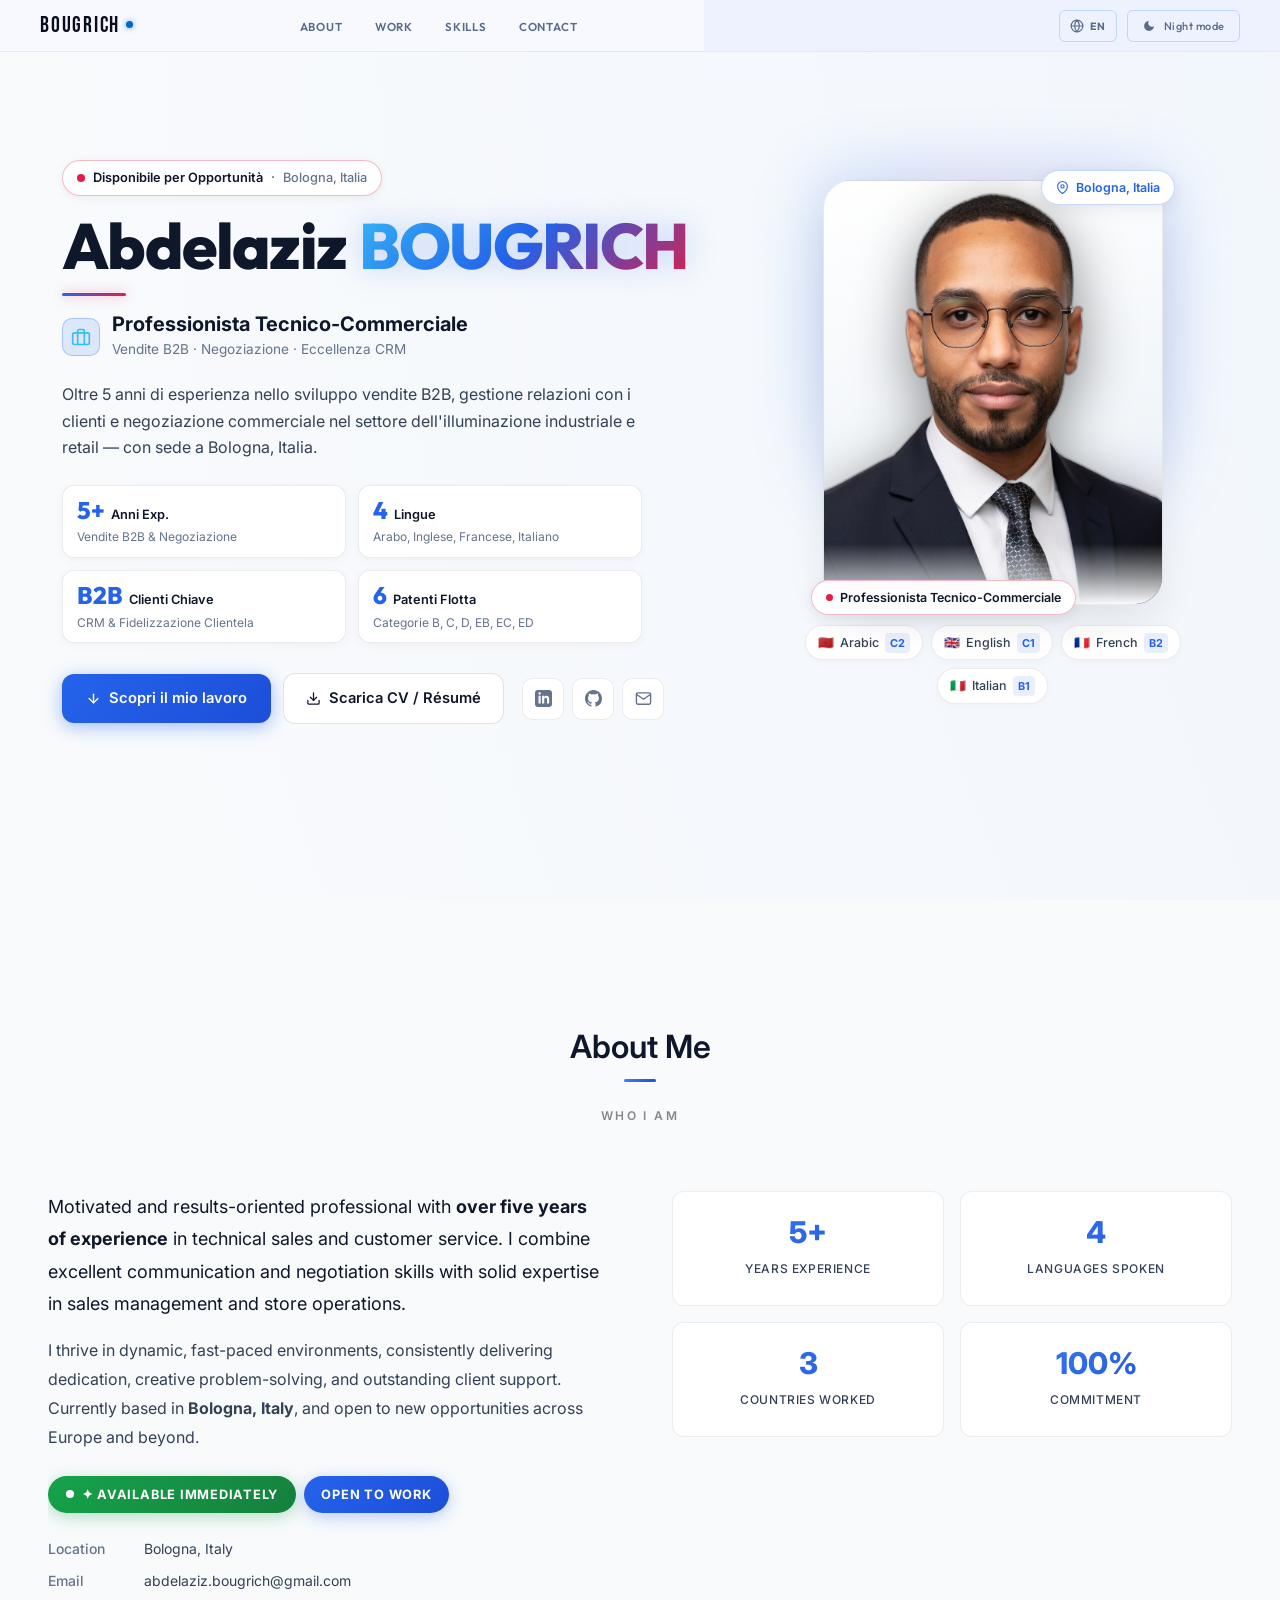
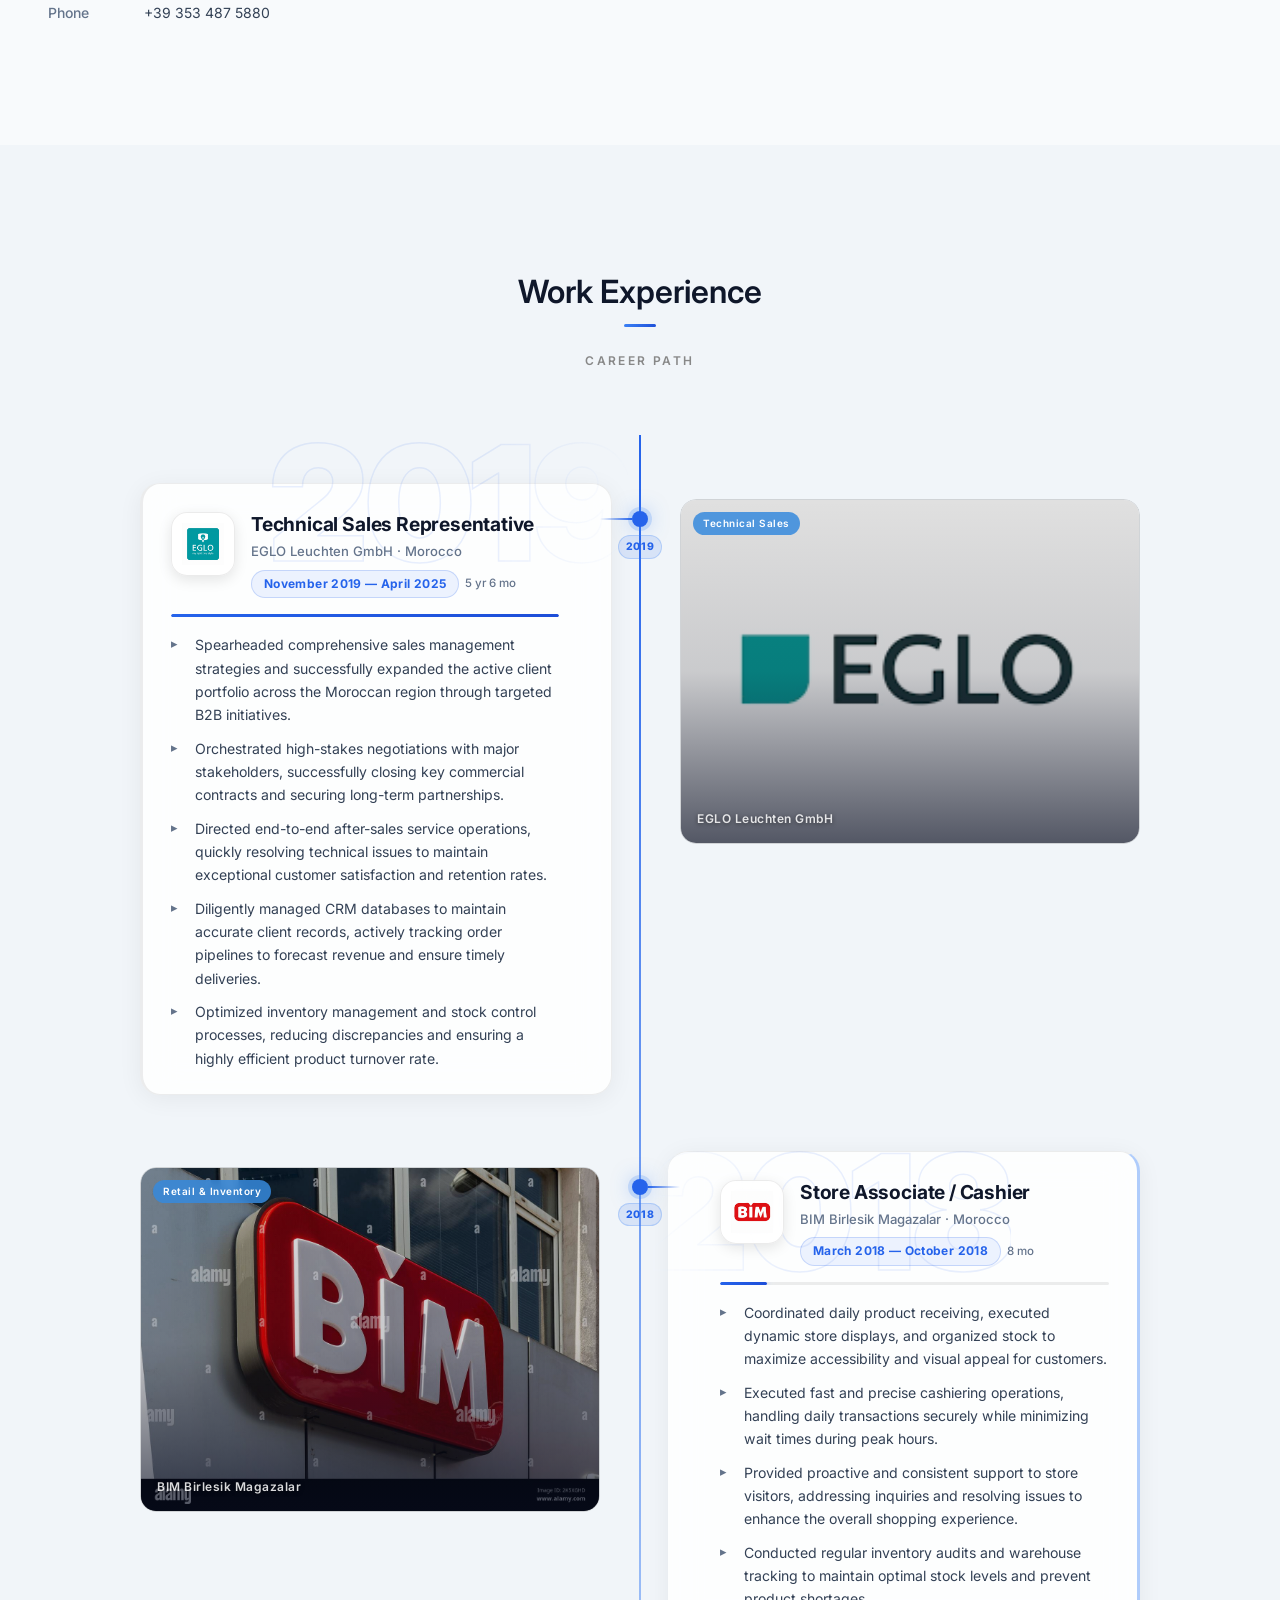
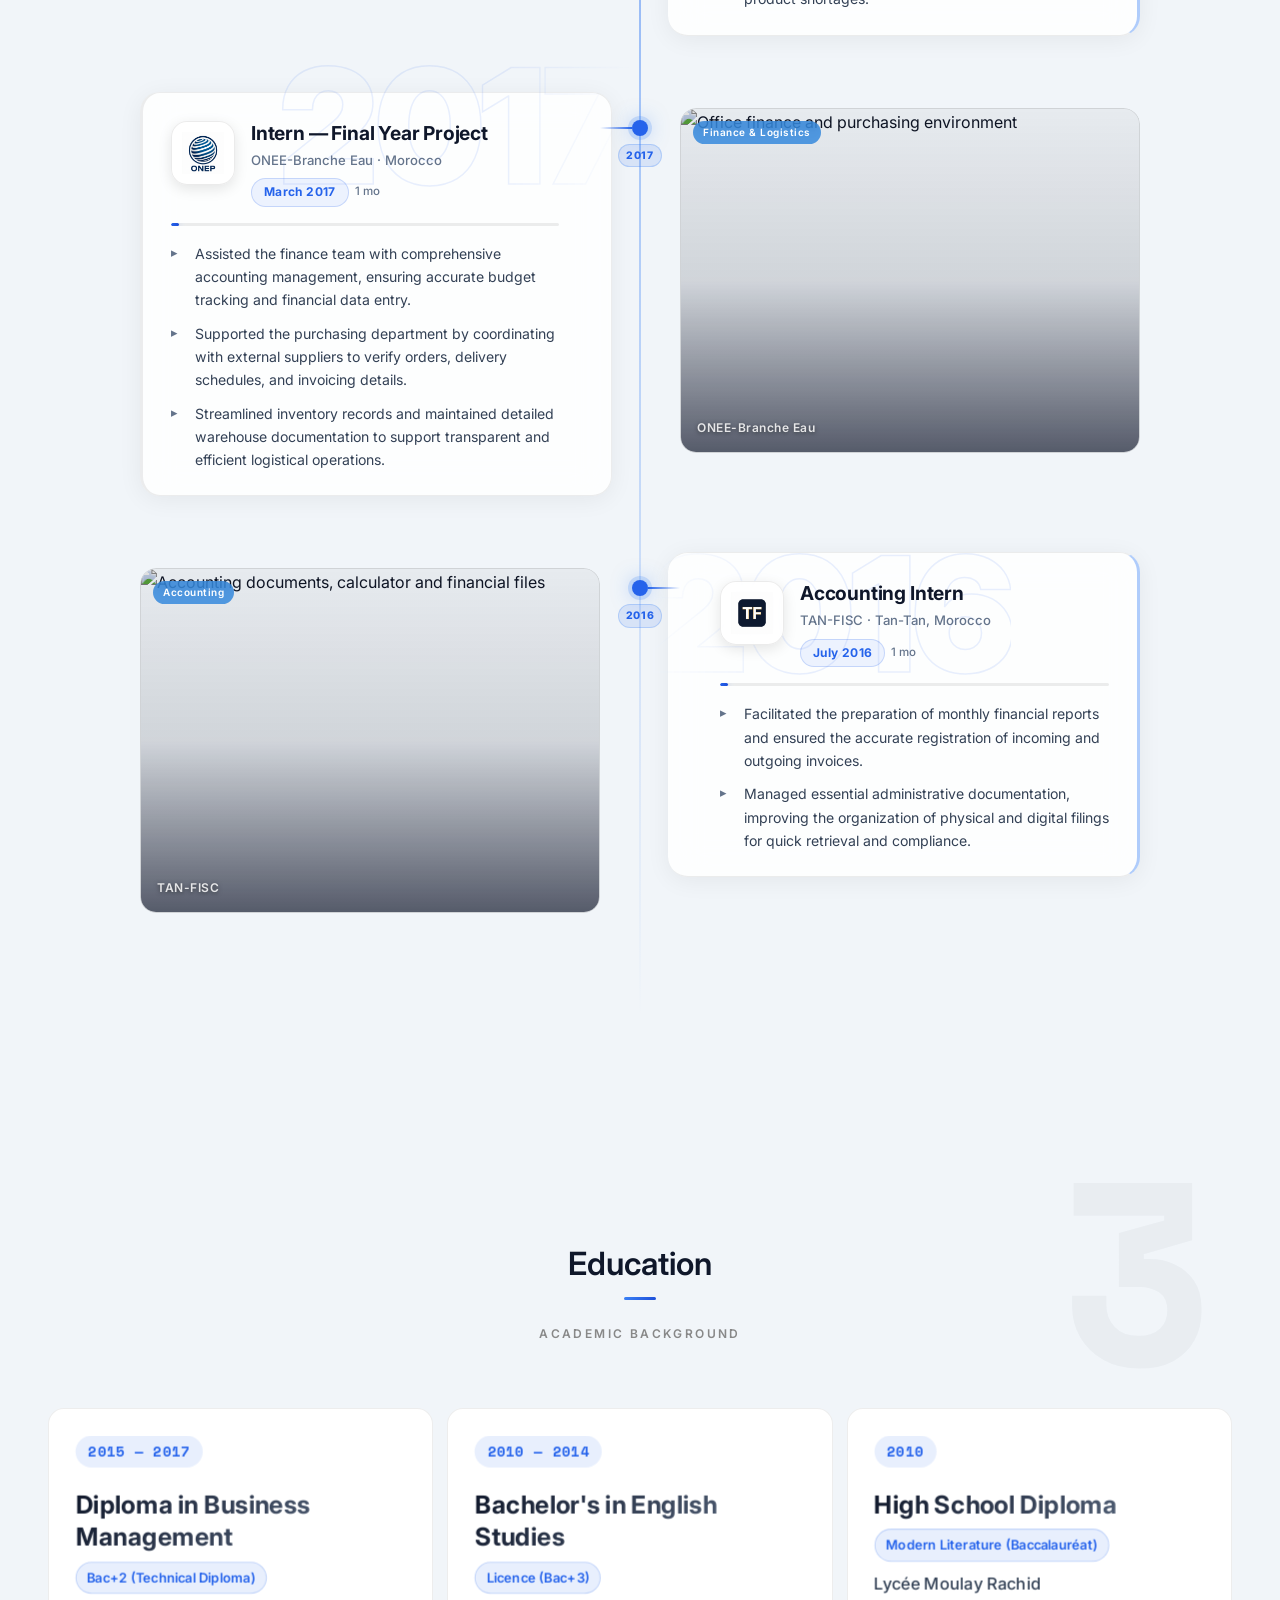
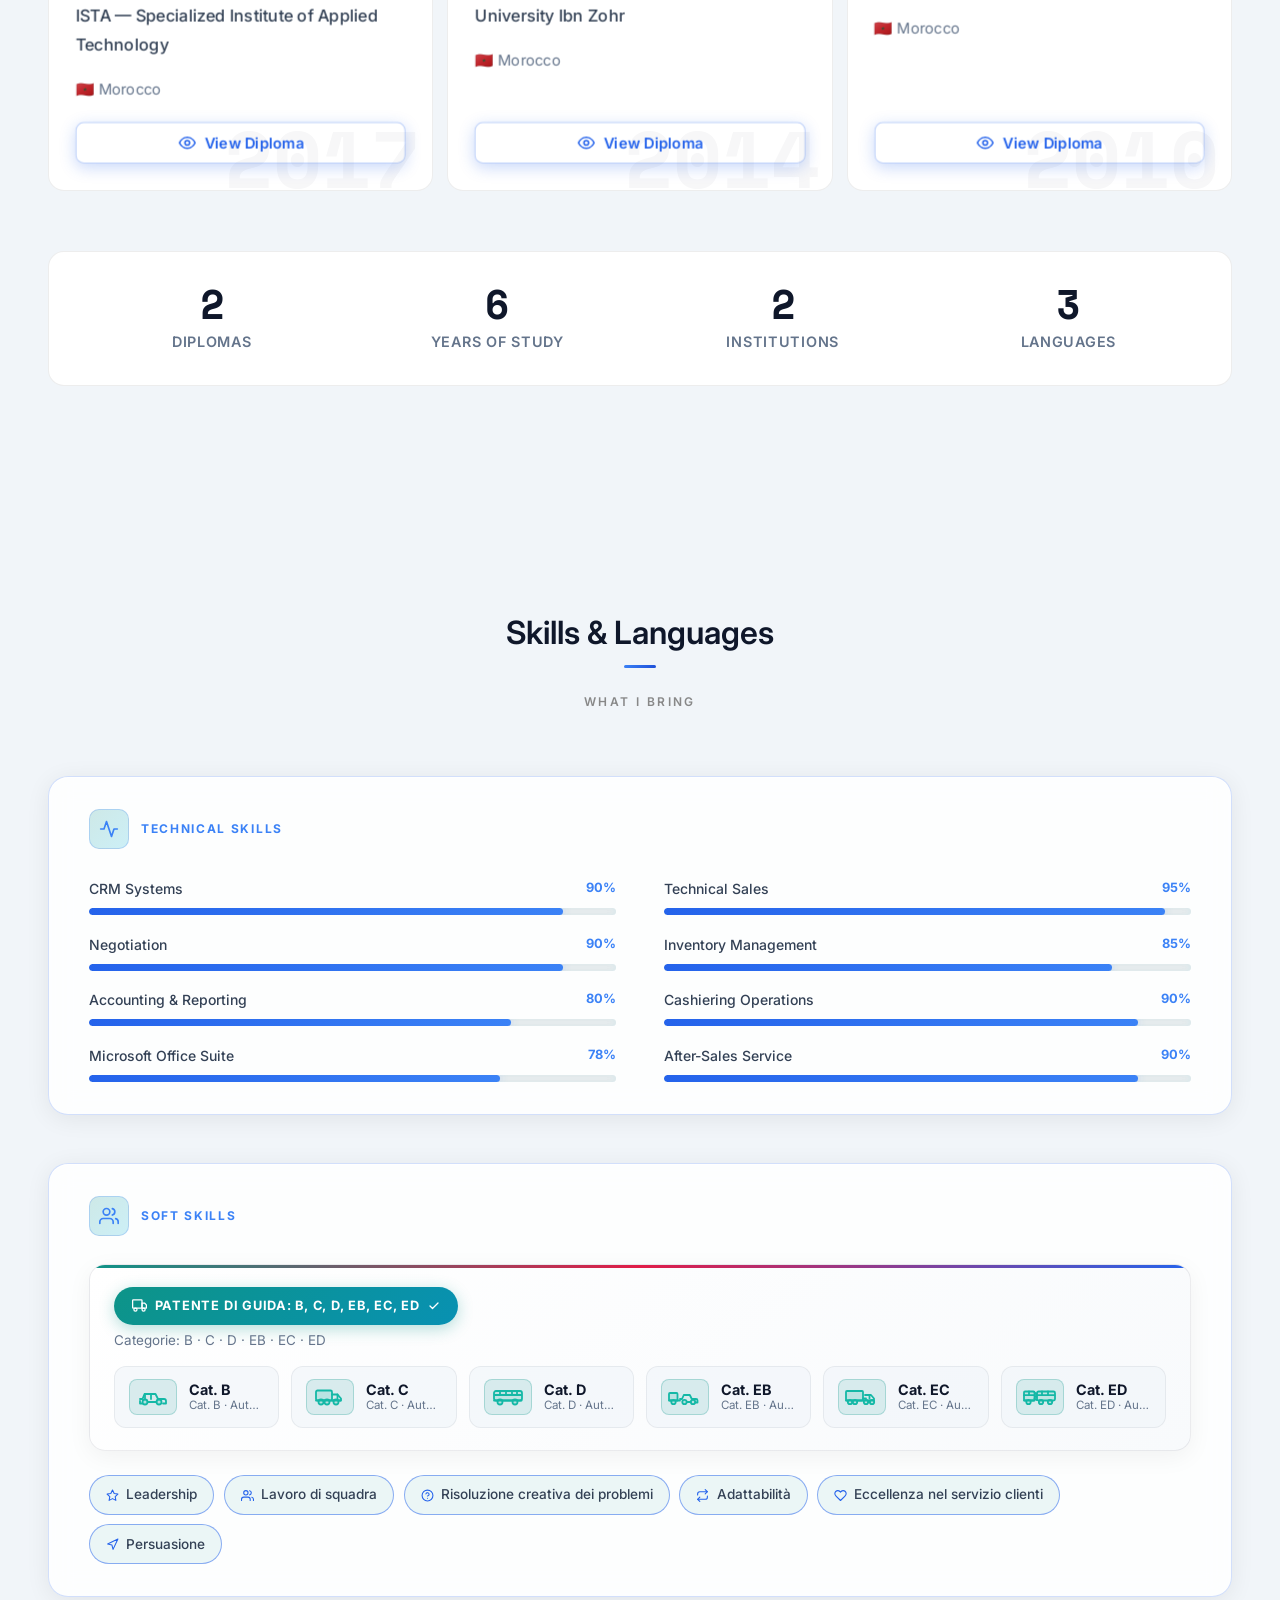
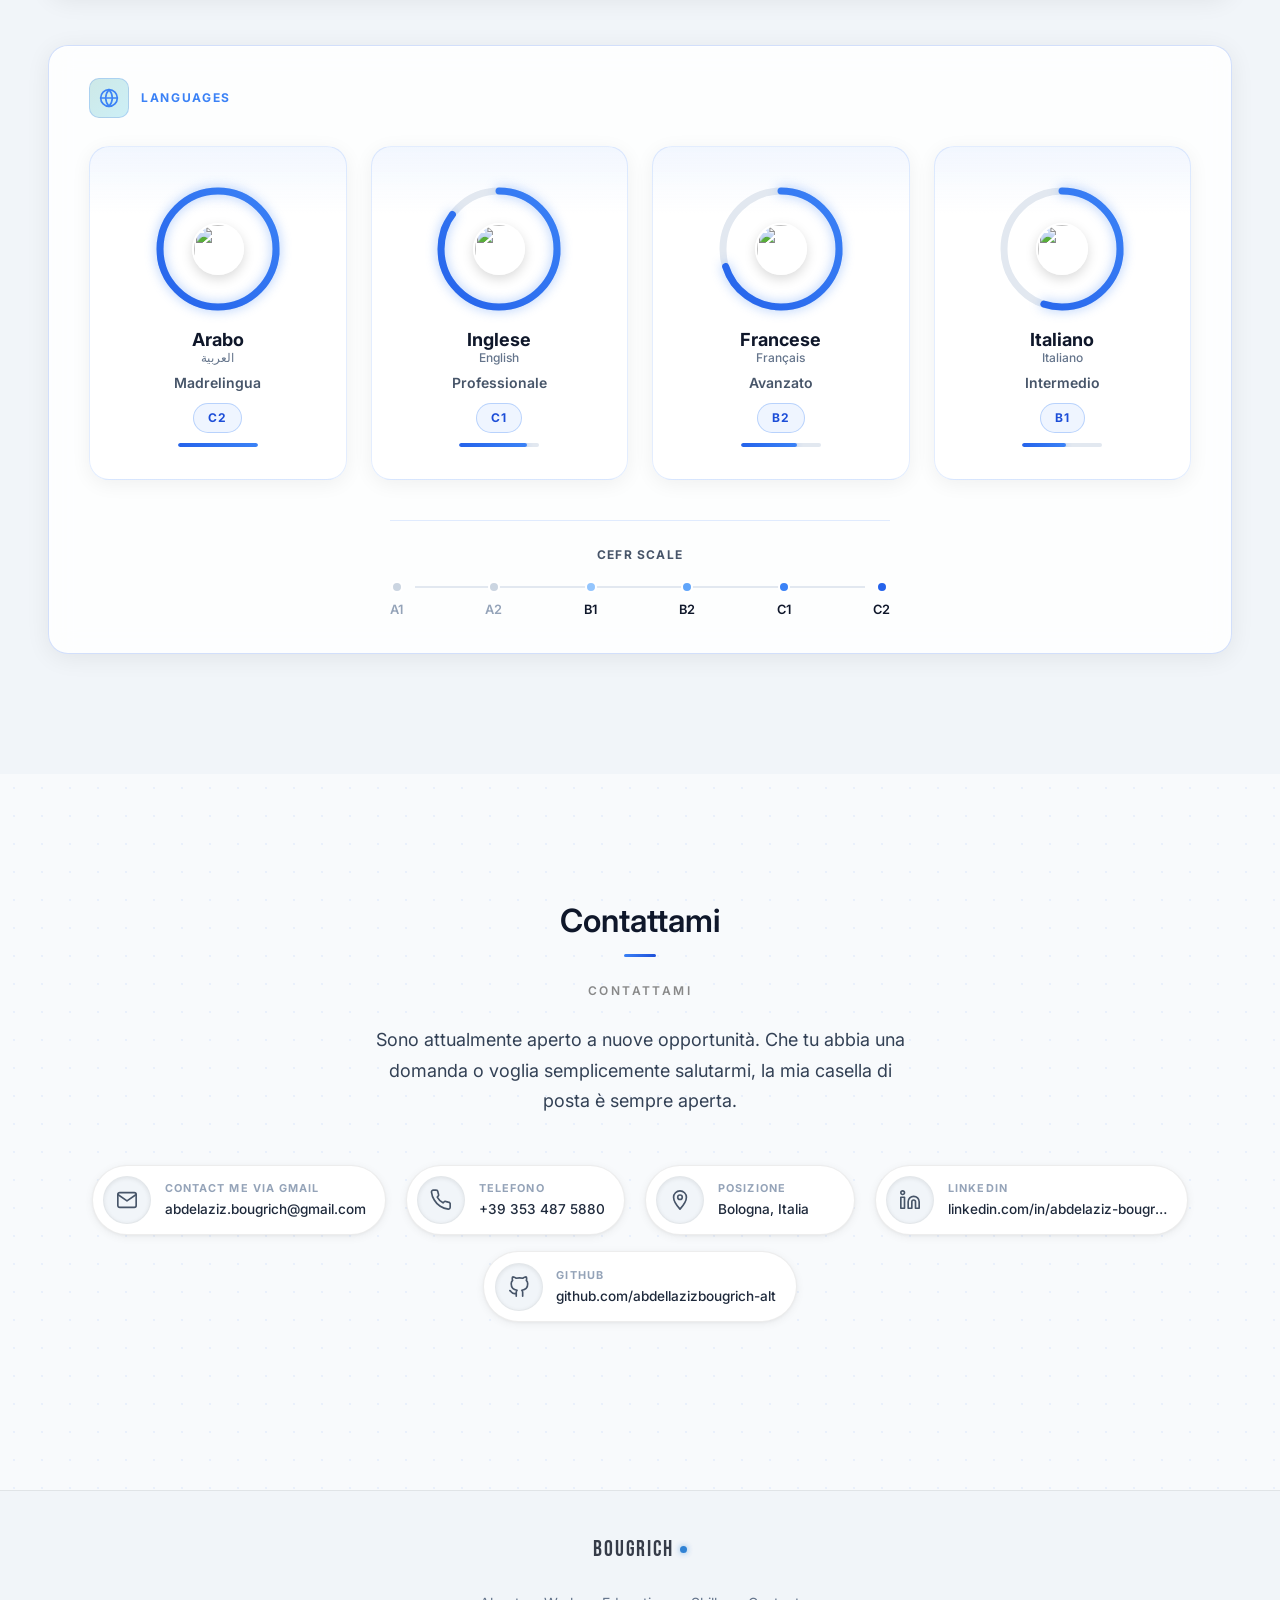
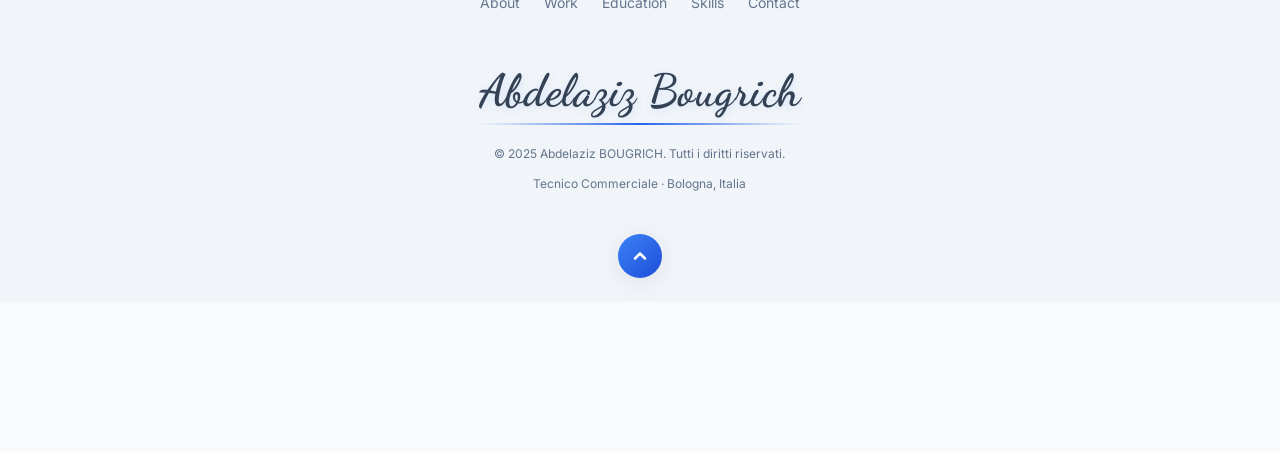
==== commit 543a34f3: "up" ====
--- a/index.html
+++ b/index.html
@@ -124,92 +124,116 @@
   <main id="main-content">
 
     <!-- ============================================================
-         HERO SECTION
+         HERO SECTION — EXECUTIVE PROFESSIONAL
     ============================================================ -->
-    <section id="hero" class="v5-hero" aria-label="Introduction">
-
-      <!-- Subtle grid-line background -->
-      <div class="v5-grid-lines" aria-hidden="true">
-        <div class="v5-gl v5-gl-h" style="top:110px"></div>
-        <div class="v5-gl v5-gl-h" style="top:380px"></div>
-        <div class="v5-gl v5-gl-v" style="left:130px"></div>
-        <div class="v5-gl v5-gl-v" style="right:220px"></div>
-      </div>
-
-      <!-- 55 / 45 split grid -->
-      <div class="v5-hero-grid">
-
-        <!-- ─── LEFT COLUMN ─── -->
-        <div class="v5-hl">
-          <div class="v5-idx" aria-hidden="true">01</div>
-
-          <div>
-            <div class="v5-tag-row">
-              <div class="v5-tag-pill">B2B · CRM · Sales</div>
-              <div class="v5-tag-line"></div>
-            </div>
-
-            <div class="v5-big-name">
-              <h1>
-                <div class="v5-bn-first">Abdelaziz</div>
-                <div class="v5-bn-last">BOUGRICH</div>
-              </h1>
-              <div class="v5-bn-accent-bar" aria-hidden="true"></div>
-            </div>
-
-            <div class="v5-role-block">
-              <div class="v5-role-ico" aria-hidden="true">
-                <svg width="18" height="18" viewBox="0 0 24 24" fill="none" stroke="currentColor" stroke-width="2" stroke-linecap="round" stroke-linejoin="round" style="pointer-events: none;">
-                  <circle cx="12" cy="12" r="10"/>
-                  <circle cx="12" cy="12" r="6"/>
-                  <circle cx="12" cy="12" r="2"/>
-                  <path d="m22 2-7.5 7.5"/>
-                  <path d="M22 6V2h-4"/>
-                </svg>
-              </div>
-              <div class="v5-role-txt">
-                <div class="v5-role-title" data-i18n="hero.role">Technical Sales Professional</div>
-                <div class="v5-role-sub">Revenue growth · Client relationships · Europe-wide</div>
-              </div>
-            </div>
-
-            <p class="v5-bio" data-i18n="hero.desc">5+ years driving B2B revenue through deep client relationships, strategic negotiation, and CRM excellence — based in Bologna, Italy.</p>
-
-            <div class="v5-stats" role="list">
-              <div class="v5-st" role="listitem"><span class="v5-st-n">5+</span><span class="v5-st-l" data-i18n="hero.stat_exp">Years</span></div>
-              <div class="v5-st" role="listitem"><span class="v5-st-n">4</span><span class="v5-st-l" data-i18n="hero.stat_lang">Languages</span></div>
-              <div class="v5-st" role="listitem"><span class="v5-st-n">3</span><span class="v5-st-l" data-i18n="hero.stat_countries">Countries</span></div>
-              <div class="v5-st" role="listitem"><span class="v5-st-n">100%</span><span class="v5-st-l" data-i18n="hero.stat_commit">Committed</span></div>
-            </div>
-          </div>
-
-          <div class="v5-cta">
-            <a href="#experience" class="v5-btn1">
-              <svg width="14" height="14" viewBox="0 0 24 24" fill="none" stroke="currentColor" stroke-width="2" stroke-linecap="round" stroke-linejoin="round" aria-hidden="true" style="pointer-events: none; margin-right: 6px; display: inline-block; vertical-align: middle;">
+    <section id="hero" class="hero-exec" aria-label="Introduction">
+      <div class="hero-exec-shimmer" aria-hidden="true"></div>
+
+      <div class="hero-exec-container">
+        <!-- ─── LEFT COLUMN: VALUE PROPOSITION & ACTIONS ─── -->
+        <div class="hero-exec-content">
+          <!-- Availability Pill -->
+          <div class="hero-status-pill">
+            <span class="live-pulse-dot" aria-hidden="true"></span>
+            <span data-i18n="hero.badge_open">Available for Opportunities</span>
+            <span class="pill-dot-sep" aria-hidden="true">·</span>
+            <span class="pill-loc" data-i18n="hero.badge_location">Bologna, Italy</span>
+          </div>
+
+          <!-- Main Name & Accent -->
+          <div class="hero-name-block">
+            <h1 class="hero-exec-title">
+              <span class="hero-first">Abdelaziz</span>
+              <span class="hero-last">BOUGRICH</span>
+            </h1>
+            <div class="hero-accent-line" aria-hidden="true"></div>
+          </div>
+
+          <!-- Role & Specialization -->
+          <div class="hero-role-wrapper">
+            <div class="hero-role-icon-box" aria-hidden="true">
+              <svg width="20" height="20" viewBox="0 0 24 24" fill="none" stroke="currentColor" stroke-width="2" stroke-linecap="round" stroke-linejoin="round">
                 <rect x="2" y="7" width="20" height="14" rx="2" ry="2"/>
                 <path d="M16 21V5a2 2 0 0 0-2-2h-4a2 2 0 0 0-2 2v16"/>
-              </svg><span data-i18n="hero.cta_work">View My Work</span>
-            </a>
-            <a href="https://abdellazizbougrich-alt.github.io/Bougrich-abdelaziz-CV/" target="_blank" rel="noopener" class="v5-btn2">
-              <svg width="14" height="14" viewBox="0 0 24 24" fill="none" stroke="currentColor" stroke-width="2" stroke-linecap="round" stroke-linejoin="round" aria-hidden="true" style="pointer-events: none; margin-right: 6px; display: inline-block; vertical-align: middle;">
-                <path d="M21 15v4a2 2 0 0 1-2 2H5a2 2 0 0 1-2-2v-4"/>
-                <polyline points="7 10 12 15 17 10"/>
-                <line x1="12" y1="15" x2="12" y2="3"/>
-              </svg><span data-i18n="hero.cta_cv">Download CV</span>
-            </a>
-            <div class="v5-socs">
-              <a class="v5-soc" href="https://www.linkedin.com/in/abdelaziz-bougrich-a13671155/" target="_blank" rel="noopener" aria-label="LinkedIn">
-                <svg width="16" height="16" viewBox="0 0 24 24" fill="currentColor" aria-hidden="true" style="pointer-events: none;">
+              </svg>
+            </div>
+            <div class="hero-role-meta">
+              <h2 class="hero-role-title" data-i18n="hero.role">Technical Sales Professional</h2>
+              <div class="hero-role-subtitle" data-i18n="hero.role_sub">B2B Sales · Negotiation · CRM Excellence</div>
+            </div>
+          </div>
+
+          <!-- Narrative Bio -->
+          <p class="hero-exec-bio" data-i18n="hero.desc">
+            5+ years driving B2B revenue through deep client relationships, strategic negotiation, and CRM excellence — based in Bologna, Italy.
+          </p>
+
+          <!-- 4 Executive Highlights / Metric Cards Grid -->
+          <div class="hero-metrics-grid" role="list">
+            <div class="hero-metric-card" role="listitem">
+              <div class="metric-top">
+                <span class="metric-val">5+</span>
+                <span class="metric-unit" data-i18n="hero.stat_exp">Years Exp.</span>
+              </div>
+              <div class="metric-sub" data-i18n="hero.stat_exp_sub">B2B Sales & Negotiation</div>
+            </div>
+            <div class="hero-metric-card" role="listitem">
+              <div class="metric-top">
+                <span class="metric-val">4</span>
+                <span class="metric-unit" data-i18n="hero.stat_lang">Languages</span>
+              </div>
+              <div class="metric-sub" data-i18n="hero.stat_lang_sub">Arabic, English, French, Italian</div>
+            </div>
+            <div class="hero-metric-card" role="listitem">
+              <div class="metric-top">
+                <span class="metric-val">B2B</span>
+                <span class="metric-unit" data-i18n="hero.stat_skills">Accounts</span>
+              </div>
+              <div class="metric-sub" data-i18n="hero.stat_skills_sub">CRM & Client Retention</div>
+            </div>
+            <div class="hero-metric-card" role="listitem">
+              <div class="metric-top">
+                <span class="metric-val">6</span>
+                <span class="metric-unit" data-i18n="hero.stat_lic">Licences</span>
+              </div>
+              <div class="metric-sub" data-i18n="hero.stat_lic_sub">Categories B, C, D, EB, EC, ED</div>
+            </div>
+          </div>
+
+          <!-- CTAs & Direct Contact -->
+          <div class="hero-actions-bar">
+            <div class="hero-buttons-row">
+              <a href="#experience" class="btn-hero-primary">
+                <svg width="15" height="15" viewBox="0 0 24 24" fill="none" stroke="currentColor" stroke-width="2.2" stroke-linecap="round" stroke-linejoin="round" aria-hidden="true">
+                  <line x1="12" y1="5" x2="12" y2="19"/>
+                  <polyline points="19 12 12 19 5 12"/>
+                </svg>
+                <span data-i18n="hero.cta_work">View My Work</span>
+              </a>
+              <a href="https://abdellazizbougrich-alt.github.io/Bougrich-abdelaziz-CV/" target="_blank" rel="noopener" class="btn-hero-secondary">
+                <svg width="15" height="15" viewBox="0 0 24 24" fill="none" stroke="currentColor" stroke-width="2" stroke-linecap="round" stroke-linejoin="round" aria-hidden="true">
+                  <path d="M21 15v4a2 2 0 0 1-2 2H5a2 2 0 0 1-2-2v-4"/>
+                  <polyline points="7 10 12 15 17 10"/>
+                  <line x1="12" y1="15" x2="12" y2="3"/>
+                </svg>
+                <span data-i18n="hero.cta_cv">Download CV / Résumé</span>
+              </a>
+            </div>
+
+            <!-- Social Links -->
+            <div class="hero-socials-row">
+              <a class="hero-social-btn" href="https://www.linkedin.com/in/abdelaziz-bougrich-a13671155/" target="_blank" rel="noopener" aria-label="LinkedIn">
+                <svg width="17" height="17" viewBox="0 0 24 24" fill="currentColor" aria-hidden="true">
                   <path d="M20 0H4C1.8 0 0 1.8 0 4v16c0 2.2 1.8 4 4 4h16c2.2 0 4-1.8 4-4V4c0-2.2-1.8-4-4-4zM8 19H5V8h3v11zM6.5 6.7c-1 0-1.7-.8-1.7-1.7S5.5 3.3 6.5 3.3s1.7.8 1.7 1.7-.7 1.7-1.7 1.7zM20 19h-3v-5.6c0-3.4-4-3.1-4 0V19h-3V8h3v1.8C14.5 7.3 20 7.1 20 12.3V19z"/>
                 </svg>
               </a>
-              <a class="v5-soc" href="https://github.com/abdellazizbougrich-alt" target="_blank" rel="noopener" aria-label="GitHub">
-                <svg width="16" height="16" viewBox="0 0 24 24" fill="currentColor" aria-hidden="true" style="pointer-events: none;">
+              <a class="hero-social-btn" href="https://github.com/abdellazizbougrich-alt" target="_blank" rel="noopener" aria-label="GitHub">
+                <svg width="17" height="17" viewBox="0 0 24 24" fill="currentColor" aria-hidden="true">
                   <path d="M12 0C5.37 0 0 5.37 0 12c0 5.3 3.44 9.8 8.2 11.4.6.1.8-.3.8-.6v-2c-3.34.72-4.04-1.6-4.04-1.6-.54-1.38-1.32-1.75-1.32-1.75-1.08-.74.08-.72.08-.72 1.2.08 1.82 1.22 1.82 1.22 1.06 1.82 2.78 1.3 3.46 1 .1-.77.42-1.3.76-1.6-2.67-.3-5.47-1.33-5.47-5.93 0-1.3.47-2.38 1.23-3.22-.12-.3-.53-1.52.12-3.18 0 0 1-.32 3.3 1.23a11.5 11.5 0 0 1 6 0c2.28-1.55 3.28-1.23 3.28-1.23.65 1.66.24 2.88.12 3.18.77.84 1.23 1.92 1.23 3.22 0 4.6-2.8 5.63-5.48 5.92.43.37.82 1.1.82 2.22v3.3c0 .3.2.7.8.6A12 12 0 0 0 24 12C24 5.37 18.63 0 12 0z"/>
                 </svg>
               </a>
-              <a class="v5-soc" href="mailto:abdelaziz.bougrich@gmail.com" aria-label="Email">
-                <svg width="16" height="16" viewBox="0 0 24 24" fill="none" stroke="currentColor" stroke-width="2" stroke-linecap="round" stroke-linejoin="round" aria-hidden="true" style="pointer-events: none;">
+              <a class="hero-social-btn" href="mailto:abdelaziz.bougrich@gmail.com" aria-label="Email">
+                <svg width="17" height="17" viewBox="0 0 24 24" fill="none" stroke="currentColor" stroke-width="2" stroke-linecap="round" stroke-linejoin="round" aria-hidden="true">
                   <path d="M4 4h16c1.1 0 2 .9 2 2v12c0 1.1-.9 2-2 2H4c-1.1 0-2-.9-2-2V6c0-1.1.9-2 2-2z"/>
                   <polyline points="22,6 12,13 2,6"/>
                 </svg>
@@ -218,54 +242,56 @@
           </div>
         </div>
 
-        <!-- ─── RIGHT COLUMN ─── -->
-        <div class="v5-hr" id="v5-hr">
-          <div class="v5-diag" id="v5-diag" aria-hidden="true"></div>
-          <div class="v5-corner-ac" aria-hidden="true"></div>
-
-          <div class="v5-photo-zone">
-            <div class="v5-photo-wrap">
-              <div class="v5-ph-ambient-glow" aria-hidden="true"></div>
-              <div class="v5-ph-frame">
-                <img src="assets/images/profile-transparent.png" alt="Abdelaziz Bougrich - Technical Sales Professional" loading="eager">
-                <div class="v5-ph-bot" id="v5-phbot" aria-hidden="true"></div>
-              </div>
-              <div class="v5-info-tl" aria-label="Open to work">
-                <span class="v5-status-live-dot" aria-hidden="true"></span>
-                <span data-i18n="hero.badge_open">Open to Work</span>
-              </div>
-              <div class="v5-info-br" aria-label="Available">
-                <div class="v5-gr-dot" aria-hidden="true"></div>
-                <span data-i18n="hero.badge_avail">Available Immediately</span>
-              </div>
-            </div>
-          </div>
-
-          <div class="v5-bottom-panel">
-            <div class="v5-loc-strip">
-              <div class="v5-loc-l"><div class="v5-loc-dot" aria-hidden="true"></div> Bologna, Italy · Europe-wide</div>
-              <div class="v5-loc-r">UTC+2</div>
-            </div>
-            <div class="v5-lang-grid" role="list" aria-label="Languages">
-              <div class="v5-lang-item" role="listitem"><span class="v5-lang-flag" aria-hidden="true">🇲🇦</span><span class="v5-lang-name">Arabic</span><div class="v5-lang-bar-wrap"><div class="v5-lang-bar" style="width:100%"></div></div><span class="v5-lang-lv">C2</span></div>
-              <div class="v5-lang-item" role="listitem"><span class="v5-lang-flag" aria-hidden="true">🇬🇧</span><span class="v5-lang-name">English</span><div class="v5-lang-bar-wrap"><div class="v5-lang-bar" style="width:85%"></div></div><span class="v5-lang-lv">C1</span></div>
-              <div class="v5-lang-item" role="listitem"><span class="v5-lang-flag" aria-hidden="true">🇫🇷</span><span class="v5-lang-name">French</span><div class="v5-lang-bar-wrap"><div class="v5-lang-bar" style="width:70%"></div></div><span class="v5-lang-lv">B2</span></div>
-              <div class="v5-lang-item" role="listitem"><span class="v5-lang-flag" aria-hidden="true">🇮🇹</span><span class="v5-lang-name">Italian</span><div class="v5-lang-bar-wrap"><div class="v5-lang-bar" style="width:55%"></div></div><span class="v5-lang-lv">B1</span></div>
-            </div>
-            <p class="v5-mobile-summary" data-i18n="hero.desc">Plus de 5 ans d'expérience en vente technique B2B, négociation et gestion de la relation client — basé à Bologne, Italie, ouvert aux opportunités en Europe.</p>
-          </div>
-
-
-        </div>
-
-      </div><!-- /v5-hero-grid -->
-
-      <!-- Scroll indicator -->
-      <div class="v5-scroll" aria-hidden="true">
-        <div class="v5-scroll-mouse"><div class="v5-scroll-wheel"></div></div>
-        <div class="v5-scroll-label">SCROLL</div>
+        <!-- ─── RIGHT COLUMN: EXECUTIVE PORTRAIT & QUICK DETAILS ─── -->
+        <div class="hero-exec-visual">
+          <div class="exec-portrait-wrapper">
+            <div class="exec-portrait-aura" aria-hidden="true"></div>
+
+            <div class="exec-portrait-card">
+              <img src="assets/images/profile-transparent.png" alt="Abdelaziz Bougrich - Technical Sales Professional" loading="eager">
+              <div class="exec-portrait-bottom-fade" aria-hidden="true"></div>
+            </div>
+
+            <!-- Floating Informational Pills -->
+            <div class="exec-floating-badge badge-pos-top">
+              <svg width="13" height="13" viewBox="0 0 24 24" fill="none" stroke="currentColor" stroke-width="2" stroke-linecap="round" stroke-linejoin="round" aria-hidden="true">
+                <path d="M21 10c0 7-9 13-9 13s-9-6-9-13a9 9 0 0 1 18 0z"/>
+                <circle cx="12" cy="10" r="3"/>
+              </svg>
+              <span data-i18n="hero.badge_location">Bologna, Italy</span>
+            </div>
+
+            <div class="exec-floating-badge badge-pos-bottom">
+              <span class="badge-role-dot" aria-hidden="true"></span>
+              <span data-i18n="hero.role">Technical Sales Pro</span>
+            </div>
+          </div>
+
+          <!-- Quick Language Bar -->
+          <div class="exec-lang-strip" role="list" aria-label="Languages">
+            <div class="exec-lang-pill" role="listitem">
+              <span class="lang-flag" aria-hidden="true">🇲🇦</span>
+              <span class="lang-code">Arabic</span>
+              <span class="lang-level">C2</span>
+            </div>
+            <div class="exec-lang-pill" role="listitem">
+              <span class="lang-flag" aria-hidden="true">🇬🇧</span>
+              <span class="lang-code">English</span>
+              <span class="lang-level">C1</span>
+            </div>
+            <div class="exec-lang-pill" role="listitem">
+              <span class="lang-flag" aria-hidden="true">🇫🇷</span>
+              <span class="lang-code">French</span>
+              <span class="lang-level">B2</span>
+            </div>
+            <div class="exec-lang-pill" role="listitem">
+              <span class="lang-flag" aria-hidden="true">🇮🇹</span>
+              <span class="lang-code">Italian</span>
+              <span class="lang-level">B1</span>
+            </div>
+          </div>
+        </div>
       </div>
-
     </section>
 
     <!-- ============================================================
@@ -774,152 +800,163 @@
               </span>
               <h3 class="sv2-block-title" data-i18n="skills.soft_title">Soft Skills</h3>
             </div>
-            <!-- Driving Licences — RH Mobility Showcase -->
+            <!-- Driving Licences — Official Categories Showcase -->
             <div class="driving-showcase-box">
               <div class="driving-showcase-header">
                 <div class="driving-badge-row">
-                  <span class="badge badge-driving" data-i18n="skills.driving" aria-label="Driving Licences: B, C, D, EB, EC, ED">
+                  <span class="badge badge-driving" aria-label="Driving Licences: B, C, D, EB, EC, ED">
                     <svg width="15" height="15" viewBox="0 0 24 24" fill="none" stroke="currentColor" stroke-width="2"
                       stroke-linecap="round" stroke-linejoin="round" aria-hidden="true">
-                      <path d="M5 17H3a2 2 0 0 1-2-2V9a2 2 0 0 1 2-2h1" />
-                      <path d="M19 17h2a2 2 0 0 0 2-2V9a2 2 0 0 0-2-2h-1" />
-                      <path d="M14 17H10" />
-                      <path d="M6 9l1.5-4h9L18 9" />
-                      <rect x="2" y="9" width="20" height="8" rx="2" />
-                      <circle cx="7" cy="17" r="2" />
-                      <circle cx="17" cy="17" r="2" />
-                    </svg>
-                    <span class="badge-text">Permis de conduire : B, C, D, EB, EC, ED</span>
-                    <svg width="12" height="12" viewBox="0 0 24 24" fill="none" stroke="currentColor" stroke-width="2.5"
-                      stroke-linecap="round" stroke-linejoin="round" aria-hidden="true">
-                      <path d="M22 11.08V12a10 10 0 1 1-5.93-9.14" />
-                      <polyline points="22 4 12 14.01 9 11.01" />
-                    </svg>
-                  </span>
-                  <span class="badge-rh-highlight">
-                    <span class="rh-pulse-dot" aria-hidden="true"></span>
-                    <span data-i18n="skills.rh_badge">RH Mobility Asset</span>
-                  </span>
-                </div>
-                <p class="driving-subtext" data-i18n="skills.rh_mobility_desc">Certified Commercial Fleet & Heavy Transport Authorization</p>
-              </div>
-
-              <!-- 6 Category Cards Grid with dedicated icons -->
-              <div class="driving-categories-grid">
-                <!-- Cat B -->
-                <div class="driving-cat-card" title="Category B: Light Vehicles">
-                  <div class="cat-card-icon cat-b-icon">
-                    <svg width="20" height="20" viewBox="0 0 24 24" fill="none" stroke="currentColor" stroke-width="2" stroke-linecap="round" stroke-linejoin="round" aria-hidden="true">
-                      <path d="M5 17H3a2 2 0 0 1-2-2V9a2 2 0 0 1 2-2h1"/>
-                      <path d="M19 17h2a2 2 0 0 0 2-2V9a2 2 0 0 0-2-2h-1"/>
-                      <path d="M14 17H10"/>
-                      <path d="M6 9l1.5-4h9L18 9"/>
-                      <rect x="2" y="9" width="20" height="8" rx="2"/>
-                      <circle cx="7" cy="17" r="2"/>
-                      <circle cx="17" cy="17" r="2"/>
-                    </svg>
-                  </div>
-                  <div class="cat-card-info">
-                    <div class="cat-code">Cat. B</div>
-                    <div class="cat-desc" data-i18n="licence.b">Cat. B · Passenger & Light Commercial</div>
-                  </div>
-                </div>
-
-                <!-- Cat C -->
-                <div class="driving-cat-card" title="Category C: Heavy Trucks">
-                  <div class="cat-card-icon cat-c-icon">
-                    <svg width="20" height="20" viewBox="0 0 24 24" fill="none" stroke="currentColor" stroke-width="2" stroke-linecap="round" stroke-linejoin="round" aria-hidden="true">
-                      <rect x="1" y="3" width="14" height="13" rx="1"/>
-                      <path d="M15 8h4l3 3v5h-7V8z"/>
+                      <rect x="1" y="3" width="15" height="13" rx="1"/>
+                      <path d="M16 8h4l3 3v5h-7V8z"/>
                       <circle cx="5.5" cy="18.5" r="2.5"/>
                       <circle cx="18.5" cy="18.5" r="2.5"/>
                     </svg>
+                    <span class="badge-text" data-i18n="skills.driving">Permis de conduire : B, C, D, EB, EC, ED</span>
+                    <svg width="12" height="12" viewBox="0 0 24 24" fill="none" stroke="currentColor" stroke-width="2.5"
+                      stroke-linecap="round" stroke-linejoin="round" aria-hidden="true">
+                      <polyline points="20 6 9 17 4 12"/>
+                    </svg>
+                  </span>
+                </div>
+                <p class="driving-subtext" data-i18n="skills.driving_sub">Catégories : B · C · D · EB · EC · ED</p>
+              </div>
+
+              <!-- 6 Category Cards Grid with Official Licence Card Pictograms -->
+              <div class="driving-categories-grid">
+                <!-- Cat B: Automobile -->
+                <div class="driving-cat-card" title="Cat. B: Automobile">
+                  <div class="cat-card-icon cat-b-icon">
+                    <svg width="32" height="20" viewBox="0 0 32 20" fill="none" stroke="currentColor" stroke-width="1.8" stroke-linecap="round" stroke-linejoin="round" class="lic-card-ico" aria-hidden="true">
+                      <path d="M3 12h2.5l2-5h11l2.5 5h6a2 2 0 0 1 2 2v2.5h-3"/>
+                      <circle cx="8" cy="15" r="2.5" fill="currentColor" fill-opacity="0.2"/>
+                      <circle cx="22" cy="15" r="2.5" fill="currentColor" fill-opacity="0.2"/>
+                      <path d="M10.5 15h9"/>
+                      <path d="M3 14v2.5h2.5"/>
+                      <line x1="8" y1="7" x2="8" y2="12"/>
+                      <line x1="14" y1="7" x2="14" y2="12"/>
+                    </svg>
+                  </div>
+                  <div class="cat-card-info">
+                    <div class="cat-code">Cat. B</div>
+                    <div class="cat-desc" data-i18n="licence.b">Cat. B · Voitures & Véhicules Légers</div>
+                  </div>
+                </div>
+
+                <!-- Cat C: Rigid Truck -->
+                <div class="driving-cat-card" title="Cat. C: Poids Lourds">
+                  <div class="cat-card-icon cat-c-icon">
+                    <svg width="32" height="20" viewBox="0 0 32 20" fill="none" stroke="currentColor" stroke-width="1.8" stroke-linecap="round" stroke-linejoin="round" class="lic-card-ico" aria-hidden="true">
+                      <rect x="2" y="3.5" width="16" height="10" rx="1.5" fill="currentColor" fill-opacity="0.15"/>
+                      <path d="M18 7.5h5.5l3.5 4v2h-9"/>
+                      <line x1="23.5" y1="7.5" x2="23.5" y2="11.5"/>
+                      <circle cx="7" cy="15" r="2.5" fill="currentColor" fill-opacity="0.2"/>
+                      <circle cx="13" cy="15" r="2.5" fill="currentColor" fill-opacity="0.2"/>
+                      <circle cx="22" cy="15" r="2.5" fill="currentColor" fill-opacity="0.2"/>
+                      <line x1="2" y1="13.5" x2="4.5" y2="13.5"/>
+                      <line x1="9.5" y1="13.5" x2="10.5" y2="13.5"/>
+                      <line x1="15.5" y1="13.5" x2="19.5" y2="13.5"/>
+                      <line x1="24.5" y1="13.5" x2="26.5" y2="13.5"/>
+                    </svg>
                   </div>
                   <div class="cat-card-info">
                     <div class="cat-code">Cat. C</div>
-                    <div class="cat-desc" data-i18n="licence.c">Cat. C · Heavy Goods Vehicles >3.5t</div>
-                  </div>
-                </div>
-
-                <!-- Cat D -->
-                <div class="driving-cat-card" title="Category D: Passenger Transport">
+                    <div class="cat-desc" data-i18n="licence.c">Cat. C · Poids Lourds & Camions (>3.5t)</div>
+                  </div>
+                </div>
+
+                <!-- Cat D: Bus -->
+                <div class="driving-cat-card" title="Cat. D: Autocars & Bus">
                   <div class="cat-card-icon cat-d-icon">
-                    <svg width="20" height="20" viewBox="0 0 24 24" fill="none" stroke="currentColor" stroke-width="2" stroke-linecap="round" stroke-linejoin="round" aria-hidden="true">
-                      <rect x="3" y="3" width="18" height="15" rx="3"/>
-                      <line x1="3" y1="9" x2="21" y2="9"/>
-                      <circle cx="7.5" cy="18.5" r="2"/>
-                      <circle cx="16.5" cy="18.5" r="2"/>
-                      <line x1="10" y1="18" x2="14" y2="18"/>
+                    <svg width="32" height="20" viewBox="0 0 32 20" fill="none" stroke="currentColor" stroke-width="1.8" stroke-linecap="round" stroke-linejoin="round" class="lic-card-ico" aria-hidden="true">
+                      <rect x="2" y="4" width="28" height="9.5" rx="2" fill="currentColor" fill-opacity="0.12"/>
+                      <line x1="3" y1="8" x2="29" y2="8"/>
+                      <line x1="8" y1="4" x2="8" y2="8"/>
+                      <line x1="14" y1="4" x2="14" y2="8"/>
+                      <line x1="20" y1="4" x2="20" y2="8"/>
+                      <line x1="25" y1="4" x2="25" y2="8"/>
+                      <circle cx="8" cy="15" r="2.5" fill="currentColor" fill-opacity="0.2"/>
+                      <circle cx="23" cy="15" r="2.5" fill="currentColor" fill-opacity="0.2"/>
+                      <line x1="10.5" y1="13.5" x2="20.5" y2="13.5"/>
+                      <line x1="2" y1="13.5" x2="5.5" y2="13.5"/>
+                      <line x1="25.5" y1="13.5" x2="29.5" y2="13.5"/>
                     </svg>
                   </div>
                   <div class="cat-card-info">
                     <div class="cat-code">Cat. D</div>
-                    <div class="cat-desc" data-i18n="licence.d">Cat. D · Passenger Transit Buses</div>
-                  </div>
-                </div>
-
-                <!-- Cat EB -->
-                <div class="driving-cat-card" title="Category EB: Vehicle + Heavy Trailer">
+                    <div class="cat-desc" data-i18n="licence.d">Cat. D · Autocars & Autobus de Voyageurs</div>
+                  </div>
+                </div>
+
+                <!-- Cat EB: Car + Trailer -->
+                <div class="driving-cat-card" title="Cat. EB: Véhicule + Remorque">
                   <div class="cat-card-icon cat-eb-icon">
-                    <svg width="20" height="20" viewBox="0 0 24 24" fill="none" stroke="currentColor" stroke-width="2" stroke-linecap="round" stroke-linejoin="round" aria-hidden="true">
-                      <path d="M2 13h5l1.5-4h4l1 4h1.5"/>
-                      <circle cx="5" cy="17" r="2"/>
-                      <circle cx="12" cy="17" r="2"/>
-                      <line x1="15" y1="15" x2="17" y2="15"/>
-                      <rect x="17" y="9" width="6" height="6" rx="1"/>
-                      <circle cx="20" cy="17" r="2"/>
+                    <svg width="36" height="20" viewBox="0 0 36 20" fill="none" stroke="currentColor" stroke-width="1.8" stroke-linecap="round" stroke-linejoin="round" class="lic-card-ico" aria-hidden="true">
+                      <path d="M13 12h2l1.8-4h6l2 4h4.2a1.5 1.5 0 0 1 1.5 1.5v2h-2"/>
+                      <circle cx="17.5" cy="15" r="2.2" fill="currentColor" fill-opacity="0.2"/>
+                      <circle cx="26" cy="15" r="2.2" fill="currentColor" fill-opacity="0.2"/>
+                      <line x1="19.7" y1="15" x2="23.8" y2="15"/>
+                      <line x1="13" y1="13.5" x2="10.5" y2="13.5"/>
+                      <rect x="2" y="6" width="8.5" height="7.5" rx="1" fill="currentColor" fill-opacity="0.15"/>
+                      <circle cx="6.5" cy="15" r="2.2" fill="currentColor" fill-opacity="0.2"/>
+                      <line x1="2" y1="13.5" x2="4.3" y2="13.5"/>
+                      <line x1="8.7" y1="13.5" x2="10.5" y2="13.5"/>
                     </svg>
                   </div>
                   <div class="cat-card-info">
                     <div class="cat-code">Cat. EB</div>
-                    <div class="cat-desc" data-i18n="licence.eb">Cat. EB · Vehicle + Heavy Trailer</div>
-                  </div>
-                </div>
-
-                <!-- Cat EC -->
-                <div class="driving-cat-card" title="Category EC: Articulated Heavy Trucks">
+                    <div class="cat-desc" data-i18n="licence.eb">Cat. EB · Véhicule avec Remorque Lourde</div>
+                  </div>
+                </div>
+
+                <!-- Cat EC: Articulated Semi-Trailer -->
+                <div class="driving-cat-card" title="Cat. EC: Ensembles Articulés">
                   <div class="cat-card-icon cat-ec-icon">
-                    <svg width="20" height="20" viewBox="0 0 24 24" fill="none" stroke="currentColor" stroke-width="2" stroke-linecap="round" stroke-linejoin="round" aria-hidden="true">
-                      <rect x="1" y="6" width="10" height="9" rx="1"/>
-                      <circle cx="4" cy="18" r="2"/>
-                      <circle cx="8" cy="18" r="2"/>
-                      <path d="M11 14h3l2-6h3l2 4v3h-1"/>
-                      <circle cx="19" cy="18" r="2"/>
-                      <line x1="10" y1="16" x2="17" y2="16"/>
+                    <svg width="36" height="20" viewBox="0 0 36 20" fill="none" stroke="currentColor" stroke-width="1.8" stroke-linecap="round" stroke-linejoin="round" class="lic-card-ico" aria-hidden="true">
+                      <rect x="2" y="4" width="17" height="9.5" rx="1" fill="currentColor" fill-opacity="0.15"/>
+                      <circle cx="6" cy="15" r="2.2" fill="currentColor" fill-opacity="0.2"/>
+                      <circle cx="11" cy="15" r="2.2" fill="currentColor" fill-opacity="0.2"/>
+                      <line x1="2" y1="13.5" x2="3.8" y2="13.5"/>
+                      <line x1="8.2" y1="13.5" x2="8.8" y2="13.5"/>
+                      <line x1="13.2" y1="13.5" x2="19" y2="13.5"/>
+                      <line x1="19" y1="11.5" x2="22" y2="11.5"/>
+                      <path d="M21 8h6l3 3.5v2h-9"/>
+                      <line x1="25.5" y1="8" x2="25.5" y2="11.5"/>
+                      <circle cx="22" cy="15" r="2.2" fill="currentColor" fill-opacity="0.2"/>
+                      <circle cx="28" cy="15" r="2.2" fill="currentColor" fill-opacity="0.2"/>
+                      <line x1="24.2" y1="15" x2="25.8" y2="15"/>
                     </svg>
                   </div>
                   <div class="cat-card-info">
                     <div class="cat-code">Cat. EC</div>
-                    <div class="cat-desc" data-i18n="licence.ec">Cat. EC · Heavy Articulated Cargo</div>
-                  </div>
-                </div>
-
-                <!-- Cat ED -->
-                <div class="driving-cat-card" title="Category ED: Articulated Passenger Coaches">
+                    <div class="cat-desc" data-i18n="licence.ec">Cat. EC · Ensembles Articulés & Semi-Remorques</div>
+                  </div>
+                </div>
+
+                <!-- Cat ED: Articulated Bus -->
+                <div class="driving-cat-card" title="Cat. ED: Bus & Cars Articulés">
                   <div class="cat-card-icon cat-ed-icon">
-                    <svg width="20" height="20" viewBox="0 0 24 24" fill="none" stroke="currentColor" stroke-width="2" stroke-linecap="round" stroke-linejoin="round" aria-hidden="true">
-                      <rect x="2" y="5" width="8" height="10" rx="2"/>
-                      <rect x="13" y="5" width="9" height="10" rx="2"/>
-                      <line x1="10" y1="8" x2="13" y2="8"/>
-                      <line x1="10" y1="12" x2="13" y2="12"/>
-                      <circle cx="5" cy="18" r="2"/>
-                      <circle cx="18" cy="18" r="2"/>
+                    <svg width="36" height="20" viewBox="0 0 36 20" fill="none" stroke="currentColor" stroke-width="1.8" stroke-linecap="round" stroke-linejoin="round" class="lic-card-ico" aria-hidden="true">
+                      <rect x="15" y="4.5" width="18" height="9" rx="1.5" fill="currentColor" fill-opacity="0.12"/>
+                      <line x1="15" y1="8.2" x2="32.5" y2="8.2"/>
+                      <line x1="20" y1="4.5" x2="20" y2="8.2"/>
+                      <line x1="26" y1="4.5" x2="26" y2="8.2"/>
+                      <circle cx="19" cy="15" r="2.2" fill="currentColor" fill-opacity="0.2"/>
+                      <circle cx="28" cy="15" r="2.2" fill="currentColor" fill-opacity="0.2"/>
+                      <path d="M12.5 5.5l2 1.5-2 1.5 2 1.5-2 1.5 2 1.5"/>
+                      <rect x="2" y="4.5" width="10.5" height="9" rx="1" fill="currentColor" fill-opacity="0.12"/>
+                      <line x1="2" y1="8.2" x2="12.5" y2="8.2"/>
+                      <line x1="7" y1="4.5" x2="7" y2="8.2"/>
+                      <circle cx="6.5" cy="15" r="2.2" fill="currentColor" fill-opacity="0.2"/>
+                      <line x1="2" y1="13.5" x2="4.3" y2="13.5"/>
+                      <line x1="8.7" y1="13.5" x2="12.5" y2="13.5"/>
                     </svg>
                   </div>
                   <div class="cat-card-info">
                     <div class="cat-code">Cat. ED</div>
-                    <div class="cat-desc" data-i18n="licence.ed">Cat. ED · Articulated Passenger Coaches</div>
-                  </div>
-                </div>
-              </div>
-
-              <div class="driving-rh-banner">
-                <svg width="16" height="16" viewBox="0 0 24 24" fill="none" stroke="currentColor" stroke-width="2" stroke-linecap="round" stroke-linejoin="round" aria-hidden="true">
-                  <circle cx="12" cy="12" r="10"/>
-                  <line x1="2" y1="12" x2="22" y2="12"/>
-                  <path d="M12 2a15.3 15.3 0 0 1 4 10 15.3 15.3 0 0 1-4 10 15.3 15.3 0 0 1-4-10 15.3 15.3 0 0 1 4-10z"/>
-                </svg>
-                <span data-i18n="licence.rh_note">Full EU & International Validity · Clean Record · Available immediately for regional & cross-border commercial missions</span>
+                    <div class="cat-desc" data-i18n="licence.ed">Cat. ED · Autobus & Cars Articulés</div>
+                  </div>
+                </div>
               </div>
             </div>
             <div class="sv2-pills">
--- a/style.css
+++ b/style.css
@@ -6423,763 +6423,553 @@
 }
 
 /* ============================================================
-   HERO V5 — BOLD SPLIT DESIGN (v5-)
-============================================================ */
-
-/* ── Variables: map v5 aliases → global short-name tokens ── */
-.v5-hero {
-  --v5-bg:      var(--bg);
-  --v5-panel:   var(--panel);
-  --v5-text:    var(--text);
-  --v5-text2:   var(--text2);
-  --v5-text3:   var(--text3);
-  --v5-ac:      var(--ac);
-  --v5-ac2:     var(--ac2);
-  --v5-ac-rgb:  var(--ac-rgb);
-  --v5-border:  rgba(255, 255, 255, 0.06);
-  --v5-border2: var(--border2);
-  --v5-card:    var(--card);
-
+   HERO EXECUTIVE — CONTEMPORARY PROFESSIONAL SUITE
+   ============================================================ */
+
+.hero-exec {
   position: relative;
-  height: 100vh;
-  max-height: 100vh;
-  background: var(--bg);
-  color: var(--text);
+  min-height: calc(100vh - 80px);
+  display: flex;
+  align-items: center;
+  justify-content: center;
+  padding: 56px 0 72px 0;
+  background: radial-gradient(1200px circle at 70% 30%, rgba(37, 99, 235, 0.08) 0%, rgba(225, 29, 72, 0.05) 45%, var(--bg-primary) 85%);
+  color: var(--text-primary);
+  font-family: var(--font-main);
+  overflow: hidden;
+  transition: background var(--t-base), color var(--t-base);
+}
+
+[data-theme="light"] .hero-exec {
+  background: radial-gradient(1200px circle at 70% 30%, rgba(219, 234, 254, 0.65) 0%, rgba(255, 228, 230, 0.45) 45%, var(--bg-primary) 85%);
+}
+
+/* Hairline bi-color top accent shimmer */
+.hero-exec-shimmer {
+  position: absolute;
+  top: 0; left: 0; right: 0;
+  height: 2.5px;
+  background: linear-gradient(90deg, #2563eb 0%, #e11d48 50%, #38bdf8 100%);
+  background-size: 200% 100%;
+  animation: heroExecShimmer 4s ease infinite;
+  z-index: 10;
+}
+@keyframes heroExecShimmer {
+  0%   { background-position: 0% 50%; }
+  50%  { background-position: 100% 50%; }
+  100% { background-position: 0% 50%; }
+}
+
+/* Main Executive Container */
+.hero-exec-container {
+  width: 100%;
+  max-width: 1220px;
+  margin: 0 auto;
+  padding: 0 32px;
+  display: grid;
+  grid-template-columns: 1.18fr 0.82fr;
+  gap: 56px;
+  align-items: center;
+  position: relative;
+  z-index: 2;
+}
+
+/* ─── LEFT: CONTENT ─── */
+.hero-exec-content {
+  display: flex;
+  flex-direction: column;
+  gap: 20px;
+}
+
+/* Status Pill */
+.hero-status-pill {
+  display: inline-flex;
+  align-items: center;
+  gap: 8px;
+  align-self: flex-start;
+  padding: 6px 14px;
+  border-radius: 9999px;
+  font-size: 0.8rem;
+  font-weight: 600;
+  color: var(--text-primary);
+  background: rgba(30, 41, 59, 0.6);
+  border: 1px solid rgba(225, 29, 72, 0.35);
+  box-shadow: 0 4px 14px rgba(0, 0, 0, 0.25), 0 0 10px rgba(225, 29, 72, 0.15);
+  backdrop-filter: blur(8px);
+}
+[data-theme="light"] .hero-status-pill {
+  background: rgba(255, 255, 255, 0.9);
+  border-color: rgba(225, 29, 72, 0.3);
+  box-shadow: 0 2px 10px rgba(0, 0, 0, 0.06);
+}
+.live-pulse-dot {
+  width: 8px;
+  height: 8px;
+  border-radius: 50%;
+  background: #e11d48;
+  display: inline-block;
+  animation: liveDotPulse 2s infinite;
+  flex-shrink: 0;
+}
+@keyframes liveDotPulse {
+  0%   { transform: scale(0.9); box-shadow: 0 0 0 0 rgba(225, 29, 72, 0.7); }
+  70%  { transform: scale(1.15); box-shadow: 0 0 0 6px rgba(225, 29, 72, 0); }
+  100% { transform: scale(0.9); box-shadow: 0 0 0 0 rgba(225, 29, 72, 0); }
+}
+.pill-dot-sep {
+  color: var(--text-muted);
+}
+.pill-loc {
+  color: var(--text-muted);
+  font-weight: 500;
+}
+
+/* Main Name */
+.hero-name-block {
+  margin-top: -4px;
+}
+.hero-exec-title {
+  margin: 0;
+  padding: 0;
+  display: flex;
+  flex-wrap: wrap;
+  gap: 12px;
+  font-size: clamp(2.6rem, 5vw, 4.2rem);
+  font-weight: 800;
+  line-height: 1.05;
+  letter-spacing: -0.025em;
+  font-family: 'Outfit', var(--font-main);
+}
+.hero-first {
+  color: var(--text-primary);
+}
+.hero-last {
+  background: linear-gradient(135deg, #38bdf8 0%, #2563eb 50%, #e11d48 100%);
+  -webkit-background-clip: text;
+  -webkit-text-fill-color: transparent;
+  text-shadow: 0 0 30px rgba(37, 99, 235, 0.25);
+}
+.hero-accent-line {
+  width: 64px;
+  height: 3.5px;
+  border-radius: 4px;
+  background: linear-gradient(90deg, #2563eb 0%, #e11d48 100%);
+  margin-top: 14px;
+  box-shadow: 0 0 12px rgba(225, 29, 72, 0.45);
+}
+
+/* Role & Focus */
+.hero-role-wrapper {
+  display: flex;
+  align-items: center;
+  gap: 12px;
+  margin-top: -4px;
+}
+.hero-role-icon-box {
+  width: 38px;
+  height: 38px;
+  border-radius: 10px;
+  display: flex;
+  align-items: center;
+  justify-content: center;
+  background: rgba(37, 99, 235, 0.12);
+  color: #38bdf8;
+  border: 1px solid rgba(37, 99, 235, 0.28);
+  flex-shrink: 0;
+}
+.hero-role-title {
+  font-size: 1.25rem;
+  font-weight: 700;
+  color: var(--text-primary);
+  margin: 0;
+  line-height: 1.2;
+}
+.hero-role-subtitle {
+  font-size: 0.85rem;
+  color: var(--text-muted);
+  margin-top: 2px;
+}
+
+/* Narrative Bio */
+.hero-exec-bio {
+  font-size: 1rem;
+  color: var(--text-secondary);
+  line-height: 1.65;
+  max-width: 580px;
+  margin: 0;
+}
+
+/* Metrics Grid (4 Clean Functional Cards) */
+.hero-metrics-grid {
+  display: grid;
+  grid-template-columns: repeat(2, 1fr);
+  gap: 12px;
+  max-width: 580px;
+  margin: 4px 0;
+}
+.hero-metric-card {
+  padding: 12px 14px;
+  background: rgba(30, 41, 59, 0.45);
+  border: 1px solid rgba(255, 255, 255, 0.07);
+  border-radius: 12px;
+  transition: transform 0.25s ease, border-color 0.25s ease, background 0.25s ease;
+}
+.hero-metric-card:hover {
+  transform: translateY(-2px);
+  background: rgba(30, 41, 59, 0.7);
+  border-color: rgba(225, 29, 72, 0.3);
+}
+[data-theme="light"] .hero-metric-card {
+  background: #ffffff;
+  border-color: rgba(15, 23, 42, 0.08);
+  box-shadow: 0 2px 10px rgba(0, 0, 0, 0.04);
+}
+[data-theme="light"] .hero-metric-card:hover {
+  border-color: rgba(225, 29, 72, 0.3);
+  box-shadow: 0 4px 16px rgba(0, 0, 0, 0.07);
+}
+.metric-top {
+  display: flex;
+  align-items: baseline;
+  gap: 6px;
+}
+.metric-val {
   font-family: 'Outfit', sans-serif;
-  overflow: hidden;
+  font-size: 1.5rem;
+  font-weight: 800;
+  color: #38bdf8;
+  line-height: 1;
+}
+[data-theme="light"] .metric-val {
+  color: #2563eb;
+}
+.metric-unit {
+  font-size: 0.8rem;
+  font-weight: 600;
+  color: var(--text-primary);
+}
+.metric-sub {
+  font-size: 0.75rem;
+  color: var(--text-muted);
+  margin-top: 4px;
+  line-height: 1.3;
+}
+
+/* Actions Bar */
+.hero-actions-bar {
+  display: flex;
+  flex-wrap: wrap;
+  align-items: center;
+  gap: 18px;
+  margin-top: 6px;
+}
+.hero-buttons-row {
+  display: flex;
+  flex-wrap: wrap;
+  align-items: center;
+  gap: 12px;
+}
+.btn-hero-primary {
+  display: inline-flex;
+  align-items: center;
+  gap: 8px;
+  padding: 12px 24px;
+  border-radius: 12px;
+  background: linear-gradient(135deg, #2563eb 0%, #1d4ed8 100%);
+  color: #ffffff;
+  font-weight: 600;
+  font-size: 0.92rem;
+  text-decoration: none;
+  box-shadow: 0 4px 18px rgba(37, 99, 235, 0.4);
+  transition: transform 0.25s ease, box-shadow 0.25s ease, background 0.25s ease;
+}
+.btn-hero-primary:hover {
+  transform: translateY(-2px);
+  background: linear-gradient(135deg, #1d4ed8 0%, #1e40af 100%);
+  box-shadow: 0 8px 26px rgba(37, 99, 235, 0.55);
+}
+.btn-hero-secondary {
+  display: inline-flex;
+  align-items: center;
+  gap: 8px;
+  padding: 12px 22px;
+  border-radius: 12px;
+  background: rgba(30, 41, 59, 0.6);
+  border: 1px solid rgba(255, 255, 255, 0.12);
+  color: var(--text-primary);
+  font-weight: 600;
+  font-size: 0.92rem;
+  text-decoration: none;
+  backdrop-filter: blur(8px);
+  transition: transform 0.25s ease, border-color 0.25s ease, box-shadow 0.25s ease;
+}
+.btn-hero-secondary:hover {
+  transform: translateY(-2px);
+  border-color: rgba(225, 29, 72, 0.5);
+  box-shadow: 0 6px 22px rgba(225, 29, 72, 0.25);
+  color: #ffffff;
+}
+[data-theme="light"] .btn-hero-secondary {
+  background: #ffffff;
+  border-color: rgba(15, 23, 42, 0.12);
+}
+
+/* Social Buttons */
+.hero-socials-row {
+  display: flex;
+  align-items: center;
+  gap: 8px;
+}
+.hero-social-btn {
+  width: 42px;
+  height: 42px;
+  border-radius: 10px;
+  display: flex;
+  align-items: center;
+  justify-content: center;
+  background: rgba(30, 41, 59, 0.5);
+  border: 1px solid rgba(255, 255, 255, 0.08);
+  color: var(--text-muted);
+  text-decoration: none;
+  transition: transform 0.2s ease, color 0.2s ease, border-color 0.2s ease, background 0.2s ease;
+}
+.hero-social-btn:hover {
+  transform: translateY(-2px);
+  color: #38bdf8;
+  border-color: rgba(37, 99, 235, 0.4);
+  background: rgba(37, 99, 235, 0.12);
+}
+[data-theme="light"] .hero-social-btn {
+  background: #ffffff;
+  border-color: rgba(15, 23, 42, 0.08);
+}
+[data-theme="light"] .hero-social-btn:hover {
+  color: #2563eb;
+  border-color: rgba(37, 99, 235, 0.3);
+}
+
+/* ─── RIGHT: PORTRAIT & DETAILS ─── */
+.hero-exec-visual {
   display: flex;
   flex-direction: column;
-  padding-top: 80px;
-  transition: background 0.4s;
-}
-
-/* ── Light-mode: border override only (all other tokens inherit from :root [data-theme=light]) ── */
-html[data-theme="light"] .v5-hero {
-  --v5-border:  rgba(8, 14, 30, 0.07);
-}
-
-/* Shimmer accent stripe at top */
-.v5-top-stripe {
-  height: 3px;
+  align-items: center;
+  gap: 20px;
+}
+.exec-portrait-wrapper {
+  position: relative;
+  width: min(340px, 90%);
+  aspect-ratio: 4 / 5;
+}
+.exec-portrait-aura {
+  position: absolute;
+  inset: -25px;
+  border-radius: 40px;
+  background: radial-gradient(circle at 50% 35%, rgba(225, 29, 72, 0.22) 0%, rgba(37, 99, 235, 0.26) 50%, transparent 72%);
+  filter: blur(30px);
+  pointer-events: none;
+  z-index: 1;
+  animation: execAuraPulse 6s ease-in-out infinite alternate;
+}
+@keyframes execAuraPulse {
+  0%   { transform: scale(0.96); opacity: 0.75; }
+  100% { transform: scale(1.04); opacity: 1; }
+}
+[data-theme="light"] .exec-portrait-aura {
+  background: radial-gradient(circle at 50% 35%, rgba(225, 29, 72, 0.12) 0%, rgba(37, 99, 235, 0.15) 50%, transparent 72%);
+  filter: blur(24px);
+}
+
+.exec-portrait-card {
   width: 100%;
-  background: linear-gradient(90deg, var(--v5-ac), #e11d48, var(--v5-ac2), #e11d48, var(--v5-ac));
-  background-size: 200% 100%;
-  animation: v5-shimmer 3s linear infinite;
-  position: absolute;
-  top: 0; left: 0;
-  z-index: 10;
-}
-@keyframes v5-shimmer {
-  0%   { background-position: 100% 0; }
-  100% { background-position: -100% 0; }
-}
-
-/* Subtle grid-line background */
-.v5-grid-lines {
-  position: absolute;
-  inset: 0;
-  z-index: 0;
-  pointer-events: none;
-  overflow: hidden;
-}
-.v5-gl {
-  position: absolute;
-  background: var(--v5-border);
-}
-.v5-gl-h {
-  left: 0; right: 0;
-  height: 1px;
-}
-.v5-gl-v {
-  top: 0; bottom: 0;
-  width: 1px;
-}
-
-/* 55 / 45 split grid */
-.v5-hero-grid {
-  display: grid;
-  grid-template-columns: 55% 45%;
-  flex: 1;
-  height: calc(100vh - 80px);
-  max-height: calc(100vh - 80px);
-  overflow: hidden;
-  position: relative;
-  z-index: 5;
-}
-
-/* ─── LEFT COLUMN ─── */
-.v5-hl {
-  padding: 36px 36px 48px 40px;
-  display: flex;
-  flex-direction: column;
-  justify-content: space-between;
-  gap: 16px;
-  border-right: 1px solid var(--v5-border);
-  position: relative;
-  overflow: hidden;
-}
-
-/* number index */
-.v5-idx {
-  position: absolute;
-  top: 30px; right: 36px;
-  font-family: 'Bebas Neue', sans-serif;
-  font-size: 90px;
-  color: var(--v5-border);
-  line-height: 1;
-  letter-spacing: -0.02em;
-  user-select: none;
-  pointer-events: none;
-}
-
-.v5-tag-row {
-  display: flex;
-  align-items: center;
-  gap: 8px;
-  margin-bottom: 20px;
-  animation: v5-au 0.5s ease both;
-}
-.v5-tag-pill {
-  background: rgba(var(--v5-ac-rgb), 0.08);
-  border: 1px solid rgba(var(--v5-ac-rgb), 0.25);
-  border-radius: 4px;
-  padding: 4px 12px;
-  font-size: 10.5px;
-  font-weight: 600;
-  color: var(--v5-ac);
-  letter-spacing: 0.1em;
-  text-transform: uppercase;
-}
-.v5-tag-line {
-  flex: 1;
-  height: 1px;
-  background: var(--v5-border);
-}
-
-/* big name */
-.v5-big-name {
-  margin-bottom: 8px;
-  animation: v5-au 0.5s 0.07s ease both;
-}
-.v5-big-name h1 {
-  margin: 0;
-  border: none;
-  padding: 0;
-  box-shadow: none;
-  background: transparent;
-  display: block;
-}
-.v5-bn-first {
-  font-family: 'Bebas Neue', sans-serif;
-  font-size: 74px;
-  line-height: 0.88;
-  letter-spacing: 0.04em;
-  color: var(--v5-text2);
-}
-.v5-bn-last {
-  font-family: 'Bebas Neue', sans-serif;
-  font-size: 82px;
-  line-height: 0.88;
-  letter-spacing: 0.04em;
-  color: var(--v5-text);
-  /* neon text glow */
-  text-shadow: 0 0 40px rgba(var(--v5-ac-rgb), 0.25);
-}
-.v5-bn-accent-bar {
-  width: 60px;
-  height: 3px;
-  border-radius: 2px;
-  background: linear-gradient(90deg, var(--v5-ac) 0%, #e11d48 100%);
-  margin-top: 12px;
-  box-shadow: 0 0 14px rgba(225, 29, 72, 0.5);
-}
-
-/* role block */
-.v5-role-block {
-  display: flex;
-  align-items: center;
-  gap: 12px;
-  margin: 16px 0;
-  animation: v5-au 0.5s 0.13s ease both;
-}
-.v5-role-ico {
-  width: 36px; height: 36px;
-  border-radius: 8px;
-  background: rgba(var(--v5-ac-rgb), 0.08);
-  border: 1px solid rgba(var(--v5-ac-rgb), 0.2);
-  display: flex;
-  align-items: center;
-  justify-content: center;
-  font-size: 16px;
-  color: var(--v5-ac);
-  flex-shrink: 0;
-}
-.v5-role-txt {}
-.v5-role-title {
-  font-size: 13px;
-  font-weight: 600;
-  color: var(--v5-text);
-}
-.v5-role-sub {
-  font-size: 11.5px;
-  color: var(--v5-text2);
-  margin-top: 1px;
-}
-
-.v5-bio {
-  font-size: 12.5px;
-  color: var(--v5-text2);
-  line-height: 1.75;
-  max-width: 380px;
-  margin-bottom: 24px;
-  font-weight: 300;
-  animation: v5-au 0.5s 0.18s ease both;
-}
-
-/* stat row */
-.v5-stats {
-  display: flex;
-  gap: 0;
-  margin-bottom: 24px;
-  border: 1px solid var(--v5-border);
-  border-radius: 10px;
-  overflow: hidden;
-  animation: v5-au 0.5s 0.23s ease both;
-}
-.v5-st {
-  flex: 1;
-  padding: 12px 8px;
-  text-align: center;
-  border-right: 1px solid var(--v5-border);
-  transition: background 0.2s;
-  cursor: default;
-}
-.v5-st:last-child {
-  border-right: none;
-}
-.v5-st:hover {
-  background: rgba(var(--v5-ac-rgb), 0.05);
-}
-.v5-st-n {
-  font-family: 'Bebas Neue', sans-serif;
-  font-size: 26px;
-  color: var(--v5-ac);
-  display: block;
-  line-height: 1;
-  text-shadow: 0 0 12px rgba(var(--v5-ac-rgb), 0.4);
-}
-.v5-st-l {
-  font-size: 9.5px;
-  color: var(--v5-text3);
-  margin-top: 3px;
-  display: block;
-  letter-spacing: 0.07em;
-  text-transform: uppercase;
-}
-
-/* CTA */
-.v5-cta {
-  display: flex;
-  gap: 10px;
-  align-items: center;
-  flex-wrap: wrap;
-  animation: v5-au 0.5s 0.28s ease both;
-}
-.v5-btn1 {
-  background: var(--v5-ac);
-  color: #000 !important;
-  border: none;
-  border-radius: 7px;
-  padding: 11px 20px;
-  font-size: 12.5px;
-  font-weight: 700;
-  cursor: pointer;
-  transition: all 0.22s;
-  letter-spacing: 0.03em;
-  font-family: 'Outfit', sans-serif;
-  display: inline-flex;
-  align-items: center;
-  gap: 7px;
-  text-decoration: none;
-  box-shadow: 0 0 20px rgba(var(--v5-ac-rgb), 0.35);
-}
-.v5-btn1:hover {
-  transform: translateY(-2px);
-  box-shadow: 0 0 30px rgba(var(--v5-ac-rgb), 0.5);
-  color: #000 !important;
-}
-.v5-btn2 {
-  background: transparent;
-  color: var(--v5-text) !important;
-  border: 1px solid var(--v5-border2);
-  border-radius: 7px;
-  padding: 11px 20px;
-  font-size: 12.5px;
-  font-weight: 500;
-  cursor: pointer;
-  transition: all 0.22s;
-  font-family: 'Outfit', sans-serif;
-  display: inline-flex;
-  align-items: center;
-  gap: 7px;
-  text-decoration: none;
-}
-.v5-btn2:hover {
-  border-color: var(--v5-ac);
-  color: var(--v5-ac) !important;
-  transform: translateY(-2px);
-}
-.v5-socs {
-  display: flex;
-  gap: 7px;
-  margin-left: 4px;
-}
-.v5-soc {
-  width: 34px; height: 34px;
-  border-radius: 7px;
-  background: var(--v5-card);
-  border: 1px solid var(--v5-border);
-  display: flex;
-  align-items: center;
-  justify-content: center;
-  color: var(--v5-text2) !important;
-  font-size: 15px;
-  cursor: pointer;
-  transition: all 0.22s;
-  text-decoration: none;
-}
-.v5-soc:hover {
-  border-color: var(--v5-ac);
-  color: var(--v5-ac) !important;
-  transform: translateY(-2px);
-}
-
-/* ─── RIGHT COLUMN ─── */
-.v5-hr {
-  position: relative;
-  display: flex;
-  flex-direction: column;
-  justify-content: space-between;
-  align-items: center;
-  overflow: hidden;
-  background: var(--v5-panel);
-  transition: background 0.4s;
-}
-
-/* diagonal cut overlay */
-.v5-diag {
-  position: absolute;
-  top: 0; left: -1px; bottom: 0;
-  width: 40px;
-  background: var(--v5-bg);
-  clip-path: polygon(0 0, 100% 0, 0 100%);
-  z-index: 4;
-  transition: background 0.4s;
-}
-
-/* corner accent */
-.v5-corner-ac {
-  position: absolute;
-  top: 0; right: 0;
-  width: 80px; height: 80px;
-  background: linear-gradient(225deg, rgba(var(--v5-ac-rgb), 0.15), transparent);
-  pointer-events: none;
-  z-index: 2;
-}
-
-/* photo wrap and frame — Modern Executive Portrait */
-.v5-photo-zone {
-  position: relative;
-  z-index: 3;
-  padding: 16px 16px 0 16px;
-  display: flex;
-  flex-direction: column;
-  align-items: center;
-  flex: 1;
-  width: 100%;
-  overflow: visible;
-}
-.v5-photo-wrap {
-  position: relative;
-  width: min(290px, 86%);
-  flex: 1;
-  min-height: 240px;
-  max-height: 490px;
-  animation: v5-photoIn 0.7s 0.2s ease both;
-}
-
-/* Luxurious Dual-Tone Ambient Backlight Glow */
-.v5-ph-ambient-glow {
-  position: absolute;
-  inset: -22px;
-  border-radius: 36px;
-  background: radial-gradient(circle at 50% 32%, rgba(225, 29, 72, 0.28) 0%, rgba(37, 99, 235, 0.3) 48%, transparent 74%);
-  filter: blur(28px);
-  z-index: 1;
-  pointer-events: none;
-  animation: v5-ambientPulse 5.5s ease-in-out infinite alternate;
-}
-@keyframes v5-ambientPulse {
-  0%   { transform: scale(0.95); opacity: 0.72; }
-  100% { transform: scale(1.05); opacity: 1; }
-}
-[data-theme="light"] .v5-ph-ambient-glow {
-  background: radial-gradient(circle at 50% 32%, rgba(225, 29, 72, 0.16) 0%, rgba(37, 99, 235, 0.18) 48%, transparent 74%);
-  filter: blur(22px);
-}
-
-/* Studio Glassmorphic Frame */
-.v5-ph-frame {
-  width: 100%; height: 100%;
-  border-radius: 24px;
+  height: 100%;
+  border-radius: 28px;
   overflow: hidden;
   border: 1px solid rgba(255, 255, 255, 0.14);
-  background: linear-gradient(165deg, rgba(255, 255, 255, 0.06) 0%, rgba(13, 20, 34, 0.88) 60%, rgba(225, 29, 72, 0.08) 100%);
+  background: linear-gradient(165deg, rgba(255, 255, 255, 0.06) 0%, rgba(15, 23, 42, 0.85) 65%, rgba(225, 29, 72, 0.08) 100%);
   position: relative;
   z-index: 2;
-  box-shadow: 0 24px 60px -12px rgba(0, 0, 0, 0.65), 0 0 0 1px rgba(255, 255, 255, 0.06), 0 12px 36px -8px rgba(225, 29, 72, 0.18);
+  box-shadow: 0 24px 60px -12px rgba(0, 0, 0, 0.65), 0 0 0 1px rgba(255, 255, 255, 0.05), 0 10px 30px rgba(225, 29, 72, 0.15);
   backdrop-filter: blur(12px);
   -webkit-backdrop-filter: blur(12px);
-  transition: transform 0.4s cubic-bezier(0.16, 1, 0.3, 1), box-shadow 0.4s ease, border-color 0.4s ease;
-}
-.v5-ph-frame:hover {
-  transform: translateY(-5px) scale(1.015);
-  box-shadow: 0 30px 70px -12px rgba(0, 0, 0, 0.75), 0 0 40px rgba(225, 29, 72, 0.28);
-  border-color: rgba(225, 29, 72, 0.38);
-}
-[data-theme="light"] .v5-ph-frame {
-  background: linear-gradient(165deg, rgba(255, 255, 255, 0.95) 0%, rgba(241, 245, 249, 0.95) 60%, rgba(225, 29, 72, 0.04) 100%);
-  border: 1px solid rgba(15, 23, 42, 0.09);
-  box-shadow: 0 20px 50px -12px rgba(15, 23, 42, 0.12), 0 0 0 1px rgba(0, 0, 0, 0.03);
-}
-
-.v5-ph-frame img {
-  width: 100%; height: 100%;
+  transition: transform 0.4s cubic-bezier(0.16, 1, 0.3, 1), box-shadow 0.4s ease;
+}
+.exec-portrait-card:hover {
+  transform: translateY(-4px);
+  box-shadow: 0 30px 70px -12px rgba(0, 0, 0, 0.75), 0 0 35px rgba(225, 29, 72, 0.25);
+}
+[data-theme="light"] .exec-portrait-card {
+  background: linear-gradient(165deg, #ffffff 0%, #f1f5f9 65%, rgba(225, 29, 72, 0.04) 100%);
+  border-color: rgba(15, 23, 42, 0.08);
+  box-shadow: 0 18px 45px -10px rgba(15, 23, 42, 0.12);
+}
+.exec-portrait-card img {
+  width: 100%;
+  height: 100%;
   object-fit: cover;
   object-position: center top;
   display: block;
-  filter: drop-shadow(0 12px 24px rgba(0, 0, 0, 0.45));
-  transition: transform 0.6s cubic-bezier(0.16, 1, 0.3, 1);
-}
-.v5-ph-frame:hover img {
-  transform: scale(1.03);
-}
-
-.v5-ph-scan { display: none; }
-
-.v5-ph-bot {
+  filter: drop-shadow(0 14px 28px rgba(0, 0, 0, 0.45));
+}
+.exec-portrait-bottom-fade {
   position: absolute;
   bottom: 0; left: 0; right: 0;
-  height: 70px;
-  background: linear-gradient(to top, var(--v5-panel) 0%, transparent 100%);
-  transition: background 0.4s;
+  height: 60px;
+  background: linear-gradient(to top, var(--bg-primary) 0%, transparent 100%);
   pointer-events: none;
 }
 
-/* Floating Executive Status Badges */
-.v5-info-tl {
+/* Floating Badges */
+.exec-floating-badge {
   position: absolute;
-  top: -10px; left: -14px;
   z-index: 5;
-  background: rgba(13, 20, 34, 0.9);
-  border: 1px solid rgba(225, 29, 72, 0.42);
+  display: inline-flex;
+  align-items: center;
+  gap: 7px;
+  padding: 6px 14px;
   border-radius: 9999px;
-  padding: 6px 14px;
-  font-size: 11px;
-  color: #ffffff;
+  font-size: 0.78rem;
   font-weight: 600;
-  letter-spacing: 0.05em;
-  text-transform: none;
-  display: flex;
-  align-items: center;
-  gap: 8px;
-  box-shadow: 0 8px 24px rgba(0, 0, 0, 0.45), 0 0 14px rgba(225, 29, 72, 0.22);
   backdrop-filter: blur(10px);
   -webkit-backdrop-filter: blur(10px);
-  transition: transform 0.3s ease, background 0.4s;
-}
-.v5-info-tl:hover {
+  box-shadow: 0 8px 24px rgba(0, 0, 0, 0.45);
+  transition: transform 0.25s ease;
+}
+.exec-floating-badge:hover {
   transform: translateY(-2px);
 }
-[data-theme="light"] .v5-info-tl {
-  background: rgba(255, 255, 255, 0.92);
+.badge-pos-top {
+  top: -10px;
+  right: -12px;
+  background: rgba(13, 20, 34, 0.9);
+  border: 1px solid rgba(56, 189, 248, 0.35);
+  color: #38bdf8;
+}
+[data-theme="light"] .badge-pos-top {
+  background: rgba(255, 255, 255, 0.95);
+  border-color: rgba(37, 99, 235, 0.25);
+  color: #2563eb;
+  box-shadow: 0 4px 16px rgba(0, 0, 0, 0.08);
+}
+.badge-pos-bottom {
+  bottom: -10px;
+  left: -12px;
+  background: rgba(13, 20, 34, 0.9);
+  border: 1px solid rgba(225, 29, 72, 0.4);
+  color: #ffffff;
+}
+[data-theme="light"] .badge-pos-bottom {
+  background: rgba(255, 255, 255, 0.95);
+  border-color: rgba(225, 29, 72, 0.3);
   color: #0f172a;
-  border-color: rgba(225, 29, 72, 0.35);
-  box-shadow: 0 8px 20px rgba(0, 0, 0, 0.08);
-}
-
-.v5-status-live-dot {
-  width: 8px; height: 8px;
+  box-shadow: 0 4px 16px rgba(0, 0, 0, 0.08);
+}
+.badge-role-dot {
+  width: 7px;
+  height: 7px;
   border-radius: 50%;
   background: #e11d48;
-  display: inline-block;
-  animation: v5-redPulse 2s infinite;
-  flex-shrink: 0;
-}
-@keyframes v5-redPulse {
-  0%   { transform: scale(0.9); box-shadow: 0 0 0 0 rgba(225, 29, 72, 0.75); }
-  70%  { transform: scale(1.1); box-shadow: 0 0 0 7px rgba(225, 29, 72, 0); }
-  100% { transform: scale(0.9); box-shadow: 0 0 0 0 rgba(225, 29, 72, 0); }
-}
-
-.v5-info-br {
-  position: absolute;
-  bottom: -10px; right: -14px;
-  z-index: 5;
-  background: rgba(13, 20, 34, 0.9);
-  border: 1px solid rgba(13, 148, 136, 0.4);
+}
+
+/* Quick Language Strip */
+.exec-lang-strip {
+  display: flex;
+  flex-wrap: wrap;
+  justify-content: center;
+  gap: 8px;
+  width: 100%;
+}
+.exec-lang-pill {
+  display: inline-flex;
+  align-items: center;
+  gap: 6px;
+  padding: 6px 12px;
   border-radius: 9999px;
-  padding: 6px 14px;
-  font-size: 11px;
-  color: #2dd4bf;
-  font-weight: 600;
-  letter-spacing: 0.05em;
-  display: flex;
-  align-items: center;
-  gap: 7px;
-  box-shadow: 0 8px 24px rgba(0, 0, 0, 0.45), 0 0 14px rgba(13, 148, 136, 0.2);
-  backdrop-filter: blur(10px);
-  -webkit-backdrop-filter: blur(10px);
-  transition: transform 0.3s ease, background 0.4s;
-}
-.v5-info-br:hover {
-  transform: translateY(-2px);
-}
-[data-theme="light"] .v5-info-br {
-  background: rgba(255, 255, 255, 0.92);
-  color: #0d9488;
-  border-color: rgba(13, 148, 136, 0.35);
-  box-shadow: 0 8px 20px rgba(0, 0, 0, 0.08);
-}
-.v5-gr-dot {
-  width: 6px; height: 6px;
-  border-radius: 50%;
-  background: #22c55e;
-  animation: v5-blink 2s ease infinite;
-}
-
-/* bottom panel — location + language grid */
-.v5-bottom-panel {
-  width: 100%;
-  padding: 12px 20px 14px 20px;
-  border-top: 1px solid var(--v5-border);
-  z-index: 3;
-  display: flex;
-  flex-direction: column;
-  gap: 8px;
-  flex-shrink: 0;
-}
-.v5-loc-strip {
-  display: flex;
-  align-items: center;
-  justify-content: space-between;
-  padding: 0 4px;
-}
-.v5-loc-l {
-  display: flex;
-  align-items: center;
-  gap: 6px;
-  font-size: 11px;
-  color: var(--v5-text2);
-}
-.v5-loc-dot {
-  width: 6px; height: 6px;
-  border-radius: 50%;
-  background: #22c55e;
-  animation: v5-blink 2s ease infinite;
-}
-.v5-loc-r {
-  font-size: 10px;
-  color: var(--v5-text3);
-  letter-spacing: 0.06em;
-}
-
-/* language grid */
-.v5-lang-grid {
-  display: grid;
-  grid-template-columns: 1fr 1fr;
-  gap: 6px;
-}
-.v5-lang-item {
-  display: flex;
-  align-items: center;
-  gap: 7px;
-  background: var(--v5-card);
-  border: 1px solid var(--v5-border);
-  border-radius: 6px;
-  padding: 6px 9px;
-  transition: border-color 0.2s;
-}
-.v5-lang-item:hover { border-color: rgba(var(--v5-ac-rgb), 0.3); }
-.v5-lang-flag  { font-size: 14px; }
-.v5-lang-name  { font-size: 11px; font-weight: 500; color: var(--v5-text); }
-.v5-lang-bar-wrap {
-  flex: 1;
-  height: 3px;
-  background: var(--v5-border);
-  border-radius: 2px;
-  margin-left: 4px;
-}
-.v5-lang-bar {
-  height: 100%;
-  border-radius: 2px;
-  background: var(--v5-ac);
-}
-.v5-lang-lv { font-size: 9px; color: var(--v5-text3); }
-
-/* ─── Scroll indicator ─── */
-.v5-scroll {
-  position: absolute;
-  bottom: 28px;
-  left: 50%;
-  transform: translateX(-50%);
-  display: flex;
-  flex-direction: column;
-  align-items: center;
-  gap: 8px;
-  opacity: 0;
-  animation: v5-scroll-fadeIn 1s 1.2s forwards;
-  z-index: 10;
-}
-.v5-scroll-mouse {
-  width: 24px; height: 36px;
-  border: 2px solid var(--v5-text2);
-  border-radius: 12px;
-  position: relative;
-}
-.v5-scroll-wheel {
-  width: 4px; height: 6px;
-  background: var(--v5-ac);
-  border-radius: 2px;
-  position: absolute;
-  top: 6px; left: 50%;
-  transform: translateX(-50%);
-  animation: v5-wheel 2s infinite;
-}
-.v5-scroll-label {
-  font-size: 10px;
+  background: rgba(30, 41, 59, 0.45);
+  border: 1px solid rgba(255, 255, 255, 0.08);
+  font-size: 0.78rem;
+  font-weight: 500;
+  color: var(--text-secondary);
+}
+[data-theme="light"] .exec-lang-pill {
+  background: #ffffff;
+  border-color: rgba(15, 23, 42, 0.08);
+  box-shadow: 0 2px 8px rgba(0, 0, 0, 0.03);
+}
+.lang-level {
+  font-size: 0.68rem;
   font-weight: 700;
-  letter-spacing: 1px;
-  color: var(--v5-text2);
-}
-
-/* ─── Keyframes ─── */
-@keyframes v5-scroll-fadeIn {
-  from { opacity: 0; transform: translateY(12px) translateX(-50%); }
-  to   { opacity: 1; transform: translateY(0) translateX(-50%); }
-}
-@keyframes v5-au {
-  from { opacity: 0; transform: translateY(12px); }
-  to   { opacity: 1; transform: none; }
-}
-@keyframes v5-photoIn {
-  from { opacity: 0; transform: translateY(16px) scale(0.96); }
-  to   { opacity: 1; transform: none; }
-}
-@keyframes v5-spinring { to { transform: rotate(360deg); } }
-@keyframes v5-blink    { 0%, 100% { opacity: 1; } 50% { opacity: 0.3; } }
-@keyframes v5-wheel {
-  0%   { opacity: 1; transform: translate(-50%, 0); }
-  100% { opacity: 0; transform: translate(-50%, 12px); }
-}
-
-/* ─── Responsive ─── */
-@media (max-width: 1024px) {
-  .v5-hero {
-    height: auto;
-    max-height: none;
-    overflow: visible;
-  }
-  .v5-hero-grid {
+  padding: 1px 5px;
+  border-radius: 4px;
+  background: rgba(37, 99, 235, 0.18);
+  color: #38bdf8;
+}
+[data-theme="light"] .lang-level {
+  background: rgba(37, 99, 235, 0.1);
+  color: #2563eb;
+}
+
+/* Responsive Breakpoints for Hero Executive */
+@media (max-width: 992px) {
+  .hero-exec-container {
     grid-template-columns: 1fr;
-    height: auto;
-    max-height: none;
-    min-height: auto;
-    overflow: visible;
-  }
-  .v5-hr {
+    gap: 40px;
+    text-align: center;
+  }
+  .hero-exec-content {
+    align-items: center;
+  }
+  .hero-exec-bio {
+    max-width: 100%;
+  }
+  .hero-name-block {
+    display: flex;
+    flex-direction: column;
+    align-items: center;
+  }
+  .hero-exec-title {
+    justify-content: center;
+  }
+  .hero-actions-bar {
+    justify-content: center;
+  }
+  .hero-exec-visual {
     order: -1;
-    height: auto;
-    flex-shrink: 0;
-    padding: 32px 20px 20px 20px;
-  }
-  .v5-diag   { display: none; }
-  .v5-hl {
-    border-right: none;
-    border-top: 1px solid var(--v5-border);
-    padding: 28px 24px 28px 24px;
-  }
-  .v5-idx    { display: none; }
-  .v5-scroll { display: none; }
-  .v5-photo-wrap {
-    width: min(200px, 70%);
-    height: 200px;
-    min-height: 200px;
-    max-height: 200px;
-    flex: none;
-  }
-  .v5-lang-grid {
-    display: none !important;
-  }
-  .v5-bio {
-    display: none !important;
-  }
-  .v5-mobile-summary {
-    display: block !important;
-    font-size: 13px;
-    line-height: 1.6;
-    color: var(--v5-text2);
-    font-weight: 400;
-    font-family: 'Outfit', sans-serif;
-    margin: 10px 0 0 0;
-    padding: 12px 10px 0 10px;
-    border-top: 1px dashed var(--v5-border);
-    text-align: center;
-  }
-}
-
-/* Mobile summary text — hidden on desktop, shown on mobile only */
-.v5-mobile-summary {
-  display: none;
-}
-
-@media (max-width: 640px) {
-  .v5-hero    { padding-top: 60px; }
-  .v5-hl      { padding: 20px 16px 24px 16px; gap: 12px; }
-  .v5-bn-first { font-size: 46px; }
-  .v5-bn-last  { font-size: 54px; }
-  .v5-cta     { flex-wrap: wrap; }
-  .v5-btn1, .v5-btn2 { font-size: 12px; padding: 10px 16px; }
-  .v5-photo-wrap {
-    width: min(180px, 65%);
-    height: 180px;
-    min-height: 180px;
-    max-height: 180px;
-  }
-  .v5-bottom-panel { padding: 12px 16px 14px 16px; }
-  .v5-mobile-summary {
-    font-size: 12px;
-    line-height: 1.6;
-    padding: 10px 6px 0 6px;
-  }
-}
-
-@media (max-width: 480px) {
-  .v5-socs { margin-left: 0; }
-  .v5-cta  { gap: 8px; }
-}
-
-
+  }
+  .exec-portrait-wrapper {
+    width: min(280px, 80%);
+  }
+}
+
+@media (max-width: 540px) {
+  .hero-exec {
+    padding: 32px 0 48px 0;
+  }
+  .hero-exec-container {
+    padding: 0 20px;
+  }
+  .hero-metrics-grid {
+    grid-template-columns: 1fr;
+    width: 100%;
+  }
+  .hero-buttons-row {
+    width: 100%;
+    flex-direction: column;
+  }
+  .btn-hero-primary, .btn-hero-secondary {
+    width: 100%;
+    justify-content: center;
+  }
+}
 
 /* ============================================================
-   RH MOBILITY & FLEET DRIVING LICENCES SHOWCASE
+   DRIVING LICENCES SHOWCASE WITH OFFICIAL CARD PICTOGRAMS
    ============================================================ */
 .driving-showcase-box {
-  background: linear-gradient(145deg, rgba(30, 41, 59, 0.6) 0%, rgba(15, 23, 42, 0.75) 100%);
+  background: linear-gradient(145deg, rgba(30, 41, 59, 0.55) 0%, rgba(15, 23, 42, 0.75) 100%);
   border: 1px solid rgba(255, 255, 255, 0.08);
   border-radius: 16px;
-  padding: 20px 22px;
-  margin-bottom: 22px;
+  padding: 22px 24px;
+  margin-bottom: 24px;
   box-shadow: 0 10px 30px rgba(0, 0, 0, 0.25);
   position: relative;
   overflow: hidden;
@@ -7194,7 +6984,7 @@
 }
 .driving-showcase-box:hover {
   border-color: rgba(225, 29, 72, 0.3);
-  box-shadow: 0 14px 40px rgba(0, 0, 0, 0.35), 0 0 25px rgba(225, 29, 72, 0.12);
+  box-shadow: 0 14px 40px rgba(0, 0, 0, 0.35), 0 0 25px rgba(225, 29, 72, 0.1);
 }
 [data-theme="light"] .driving-showcase-box {
   background: linear-gradient(145deg, #ffffff 0%, #f8fafc 100%);
@@ -7210,37 +7000,10 @@
   flex-wrap: wrap;
   align-items: center;
   gap: 10px;
-  margin-bottom: 8px;
-}
-.badge-rh-highlight {
-  display: inline-flex;
-  align-items: center;
-  gap: 6px;
-  padding: 5px 12px;
-  border-radius: 9999px;
-  font-size: 0.75rem;
-  font-weight: 700;
-  letter-spacing: 0.05em;
-  text-transform: uppercase;
-  background: linear-gradient(135deg, rgba(225, 29, 72, 0.18), rgba(225, 29, 72, 0.06));
-  border: 1px solid rgba(225, 29, 72, 0.42);
-  color: #fb7185;
-  box-shadow: 0 2px 10px rgba(225, 29, 72, 0.2);
-}
-[data-theme="light"] .badge-rh-highlight {
-  background: linear-gradient(135deg, rgba(225, 29, 72, 0.12), rgba(225, 29, 72, 0.04));
-  border-color: rgba(225, 29, 72, 0.32);
-  color: #e11d48;
-}
-.rh-pulse-dot {
-  width: 6px; height: 6px;
-  border-radius: 50%;
-  background: #e11d48;
-  animation: v5-redPulse 2s infinite;
-}
-
+  margin-bottom: 6px;
+}
 .driving-subtext {
-  font-size: 0.82rem;
+  font-size: 0.84rem;
   color: var(--text-muted);
   line-height: 1.45;
 }
@@ -7248,18 +7011,17 @@
 /* 6 Category Grid */
 .driving-categories-grid {
   display: grid;
-  grid-template-columns: repeat(auto-fit, minmax(140px, 1fr));
-  gap: 10px;
-  margin-bottom: 16px;
+  grid-template-columns: repeat(auto-fit, minmax(145px, 1fr));
+  gap: 12px;
 }
 .driving-cat-card {
   display: flex;
   align-items: center;
-  gap: 10px;
-  padding: 10px 12px;
+  gap: 12px;
+  padding: 12px 14px;
   background: rgba(15, 23, 42, 0.55);
   border: 1px solid rgba(255, 255, 255, 0.06);
-  border-radius: 10px;
+  border-radius: 12px;
   transition: transform 0.25s ease, background 0.25s ease, border-color 0.25s ease, box-shadow 0.25s ease;
   cursor: default;
 }
@@ -7267,7 +7029,7 @@
   transform: translateY(-2px);
   background: rgba(30, 41, 59, 0.85);
   border-color: rgba(225, 29, 72, 0.35);
-  box-shadow: 0 6px 18px rgba(0, 0, 0, 0.25);
+  box-shadow: 0 8px 22px rgba(0, 0, 0, 0.28);
 }
 [data-theme="light"] .driving-cat-card {
   background: rgba(241, 245, 249, 0.7);
@@ -7276,11 +7038,12 @@
 [data-theme="light"] .driving-cat-card:hover {
   background: #ffffff;
   border-color: rgba(225, 29, 72, 0.3);
-  box-shadow: 0 6px 16px rgba(0, 0, 0, 0.06);
+  box-shadow: 0 6px 18px rgba(0, 0, 0, 0.06);
 }
 
 .cat-card-icon {
-  width: 36px; height: 36px;
+  width: 48px;
+  height: 36px;
   border-radius: 8px;
   display: flex;
   align-items: center;
@@ -7292,11 +7055,14 @@
   transition: transform 0.2s ease, background 0.2s ease, color 0.2s ease, border-color 0.2s ease;
 }
 .driving-cat-card:hover .cat-card-icon {
-  transform: scale(1.08);
+  transform: scale(1.06);
   background: rgba(225, 29, 72, 0.15);
   color: #fb7185;
   border-color: rgba(225, 29, 72, 0.38);
 }
+.lic-card-ico {
+  flex-shrink: 0;
+}
 
 .cat-card-info {
   display: flex;
@@ -7304,45 +7070,16 @@
   min-width: 0;
 }
 .cat-code {
-  font-size: 0.85rem;
+  font-size: 0.9rem;
   font-weight: 700;
   color: var(--text-primary);
   line-height: 1.2;
 }
 .cat-desc {
-  font-size: 0.7rem;
+  font-size: 0.72rem;
   color: var(--text-muted);
-  line-height: 1.3;
+  line-height: 1.35;
   white-space: nowrap;
   overflow: hidden;
   text-overflow: ellipsis;
 }
-
-/* Mobility Banner */
-.driving-rh-banner {
-  display: flex;
-  align-items: center;
-  gap: 10px;
-  padding: 10px 14px;
-  background: rgba(13, 148, 136, 0.08);
-  border: 1px dashed rgba(13, 148, 136, 0.3);
-  border-radius: 8px;
-  font-size: 0.78rem;
-  color: #2dd4bf;
-  line-height: 1.4;
-}
-[data-theme="light"] .driving-rh-banner {
-  background: rgba(13, 148, 136, 0.06);
-  color: #0f766e;
-  border-color: rgba(13, 148, 136, 0.3);
-}
-.driving-rh-banner svg {
-  flex-shrink: 0;
-  color: #14b8a6;
-}
-
-/* Secondary Button Red Accent Glow */
-.v5-btn2:hover {
-  border-color: rgba(225, 29, 72, 0.45);
-  box-shadow: 0 6px 20px rgba(225, 29, 72, 0.25);
-}
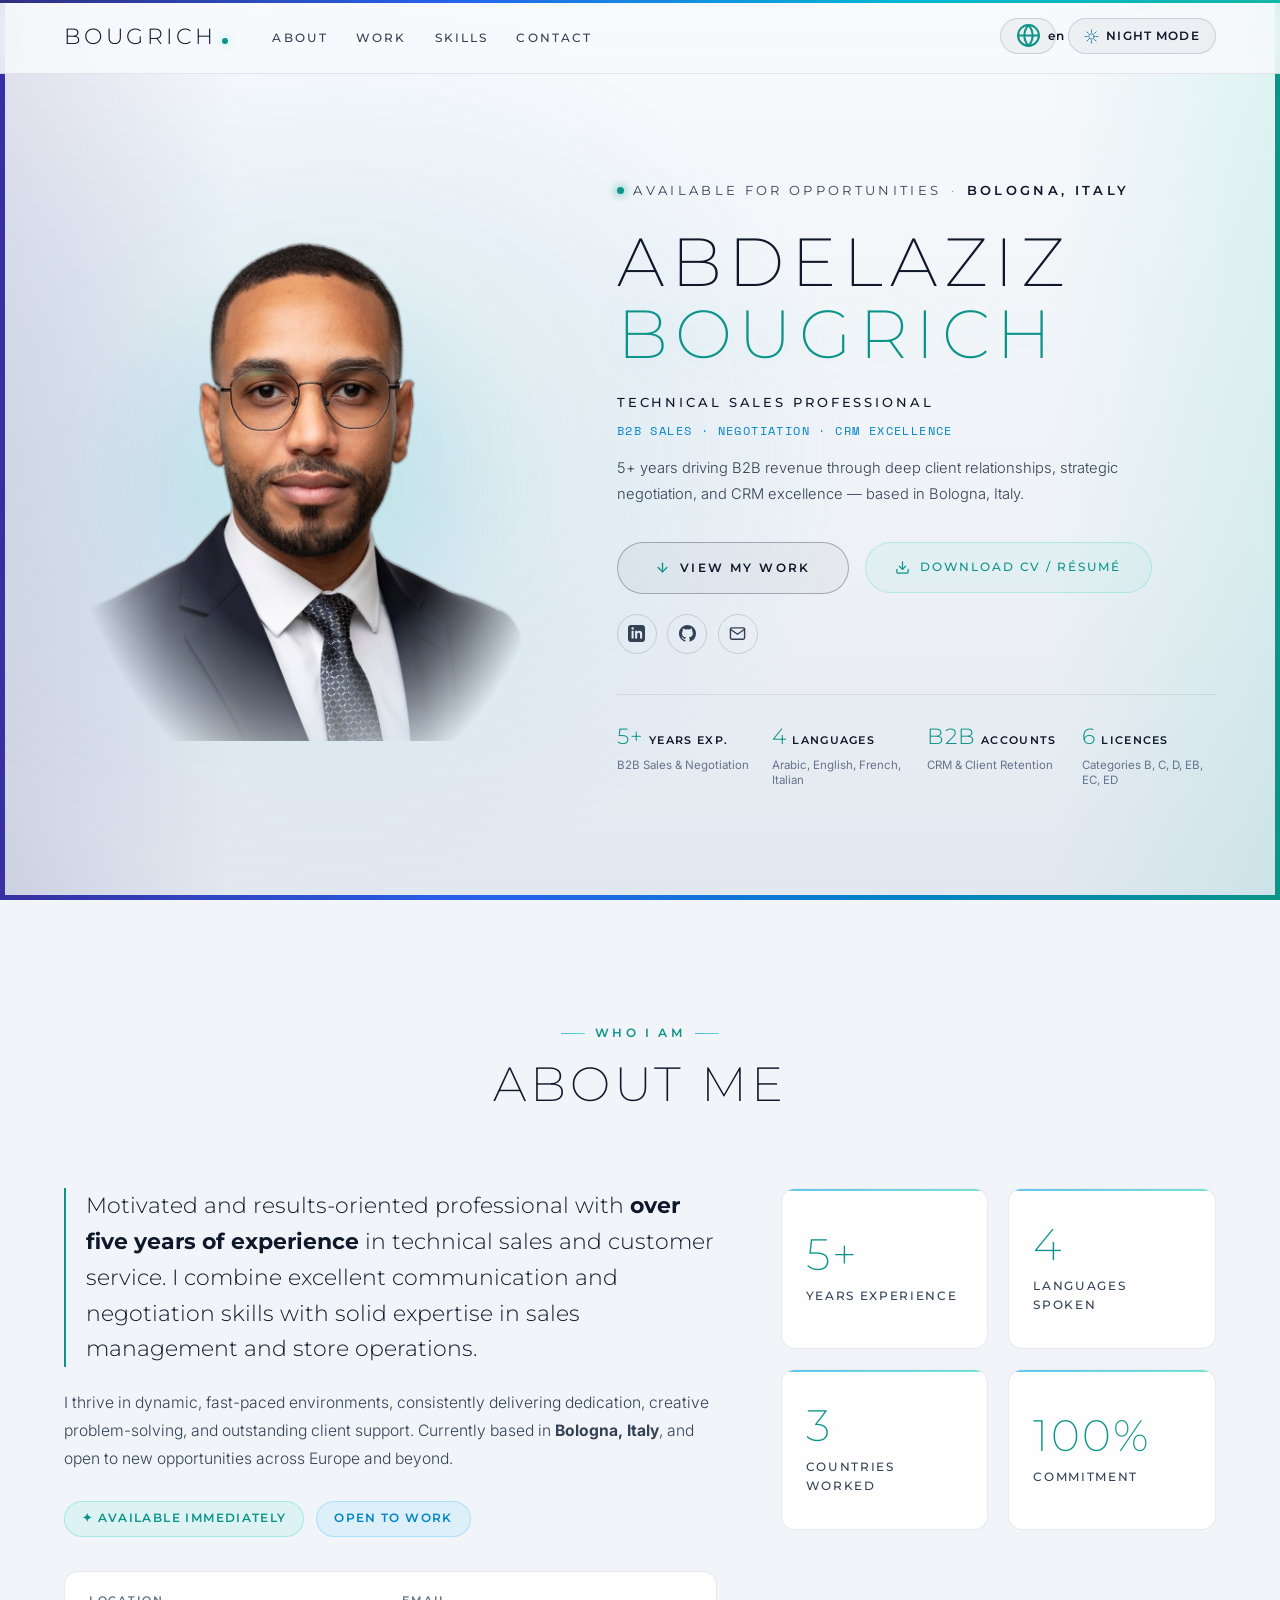
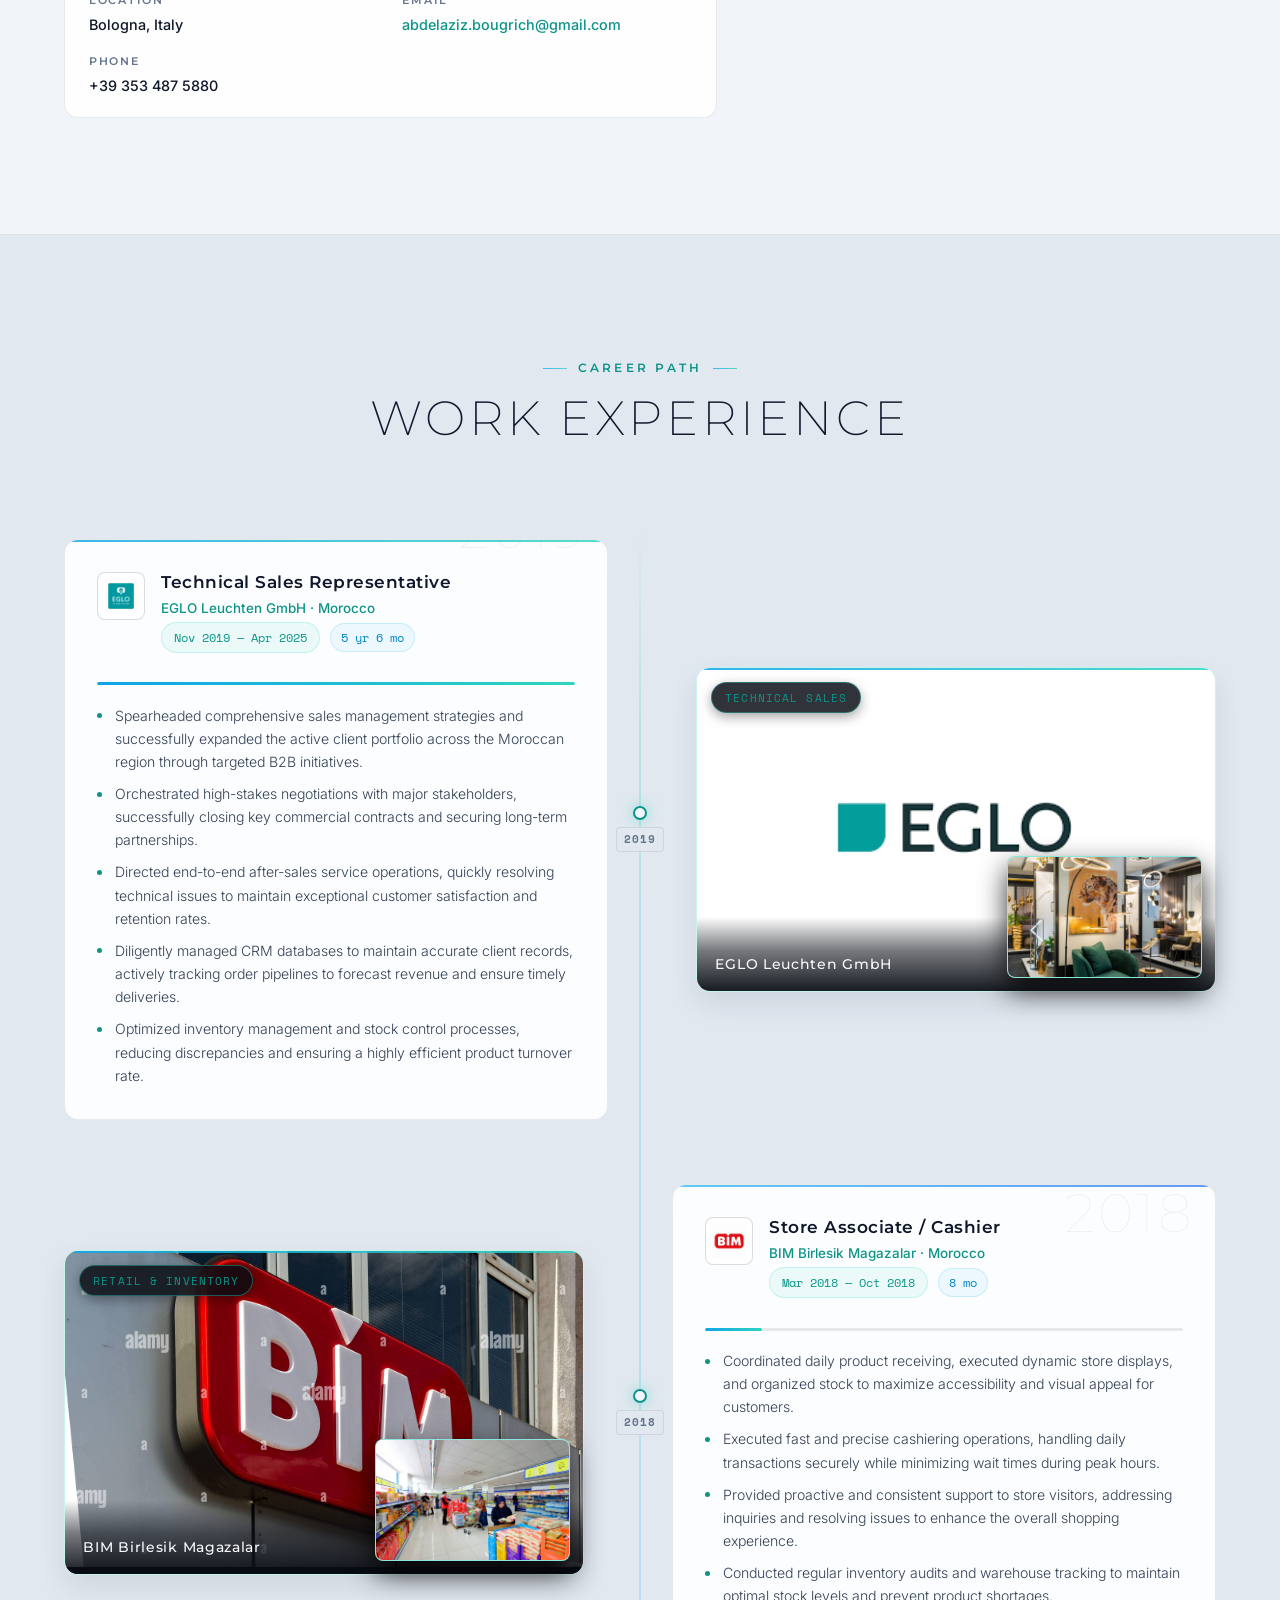
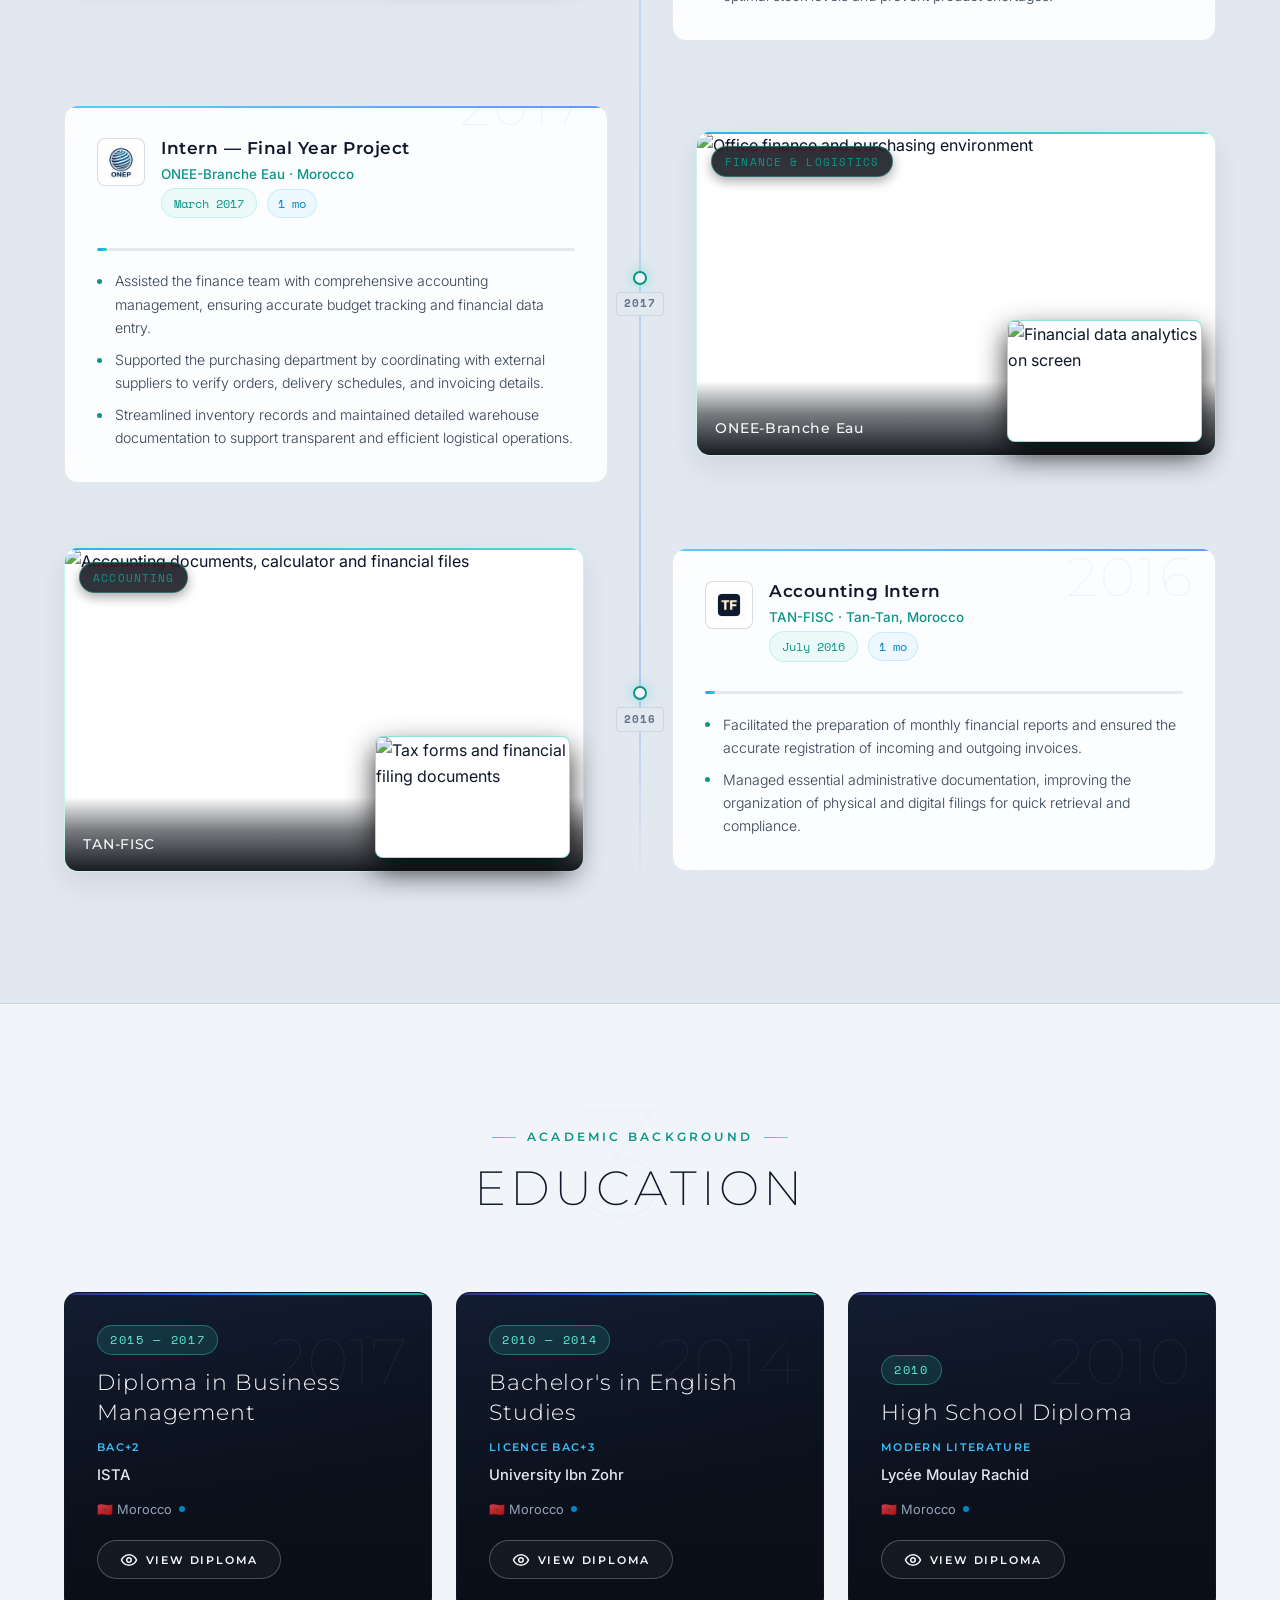
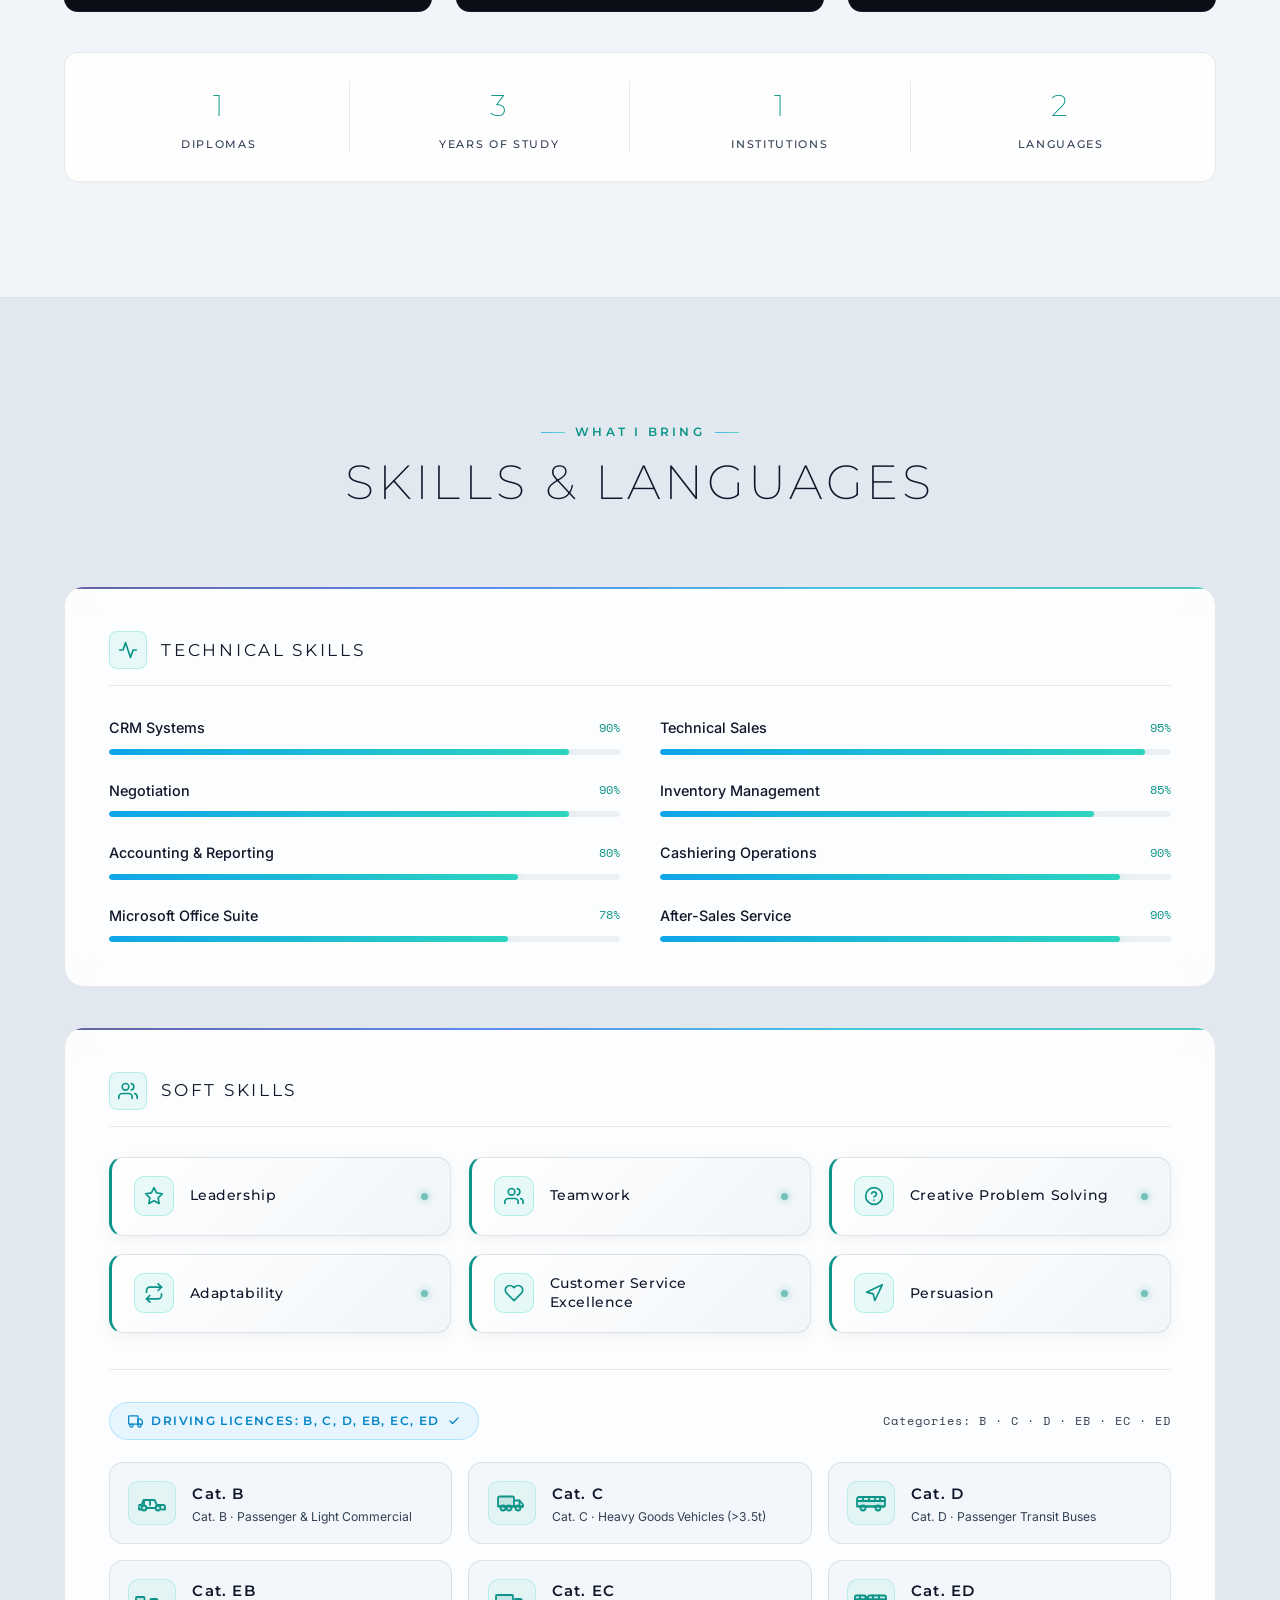
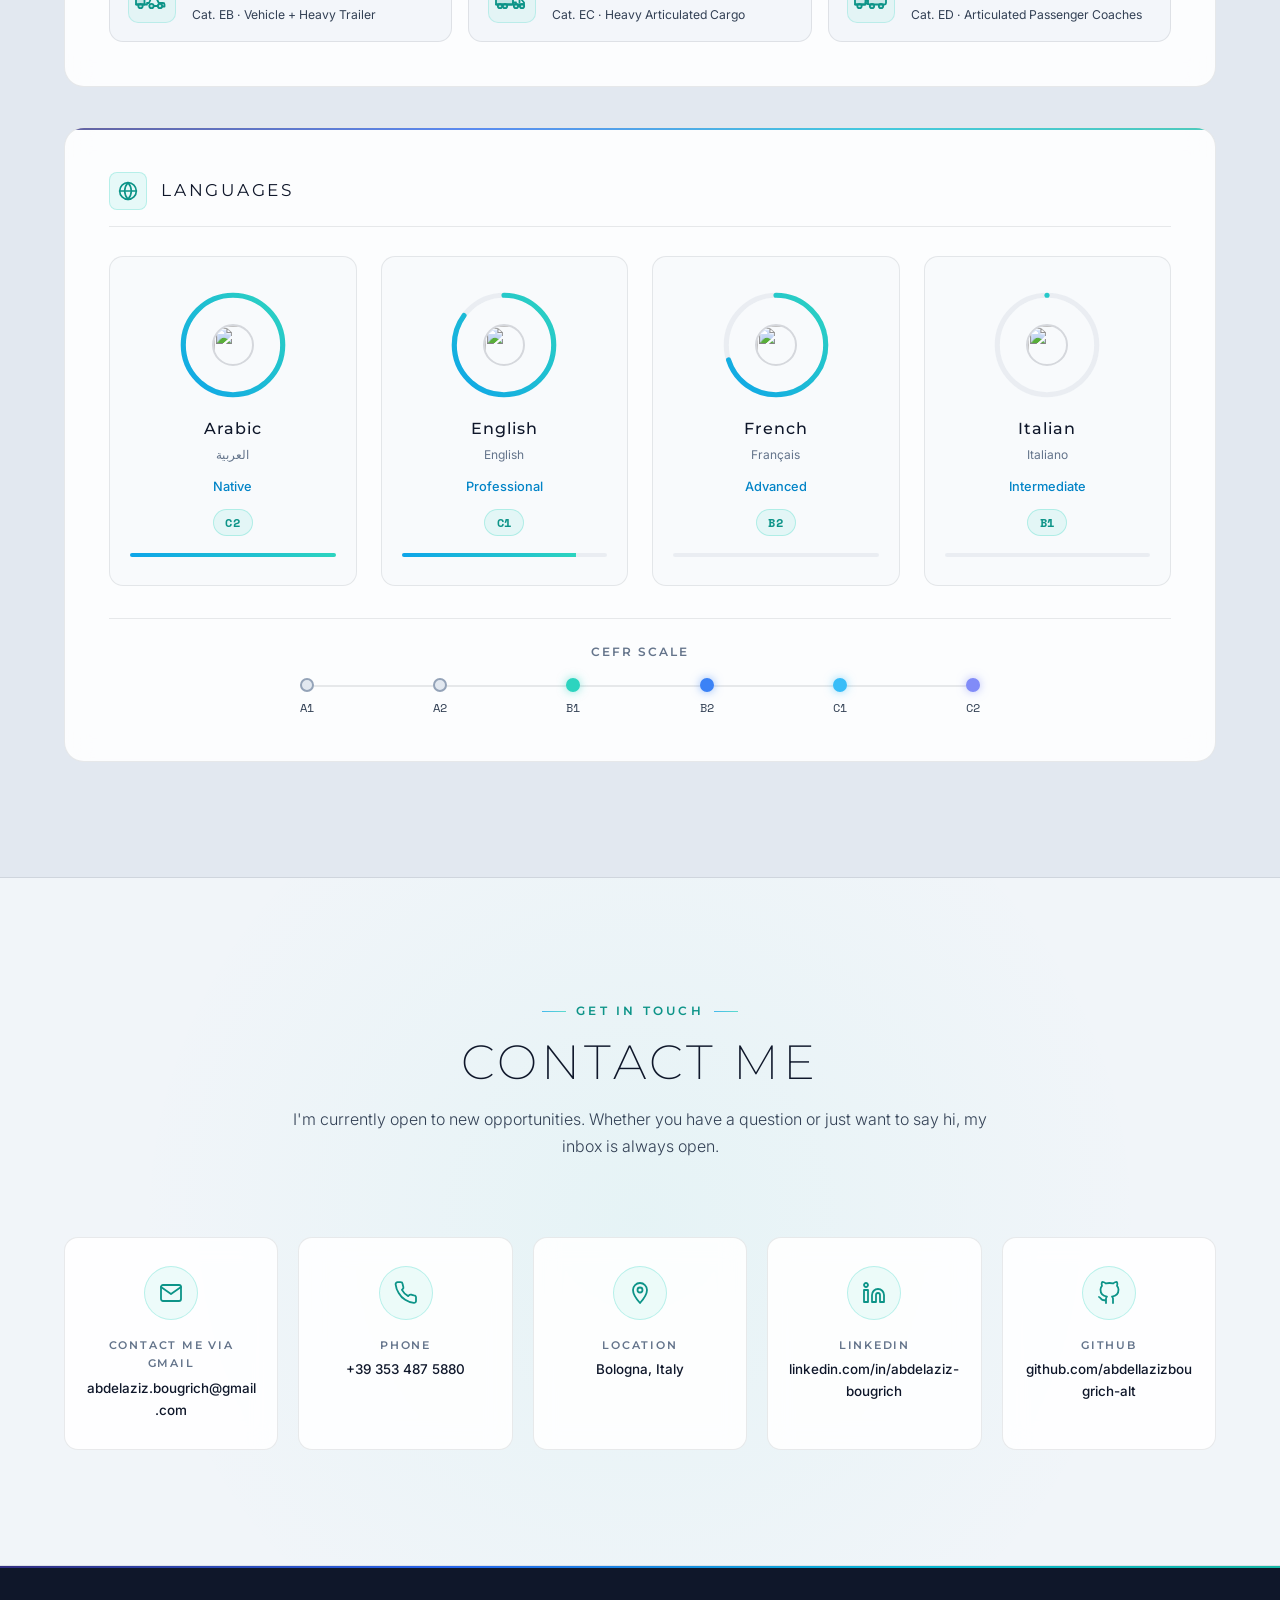
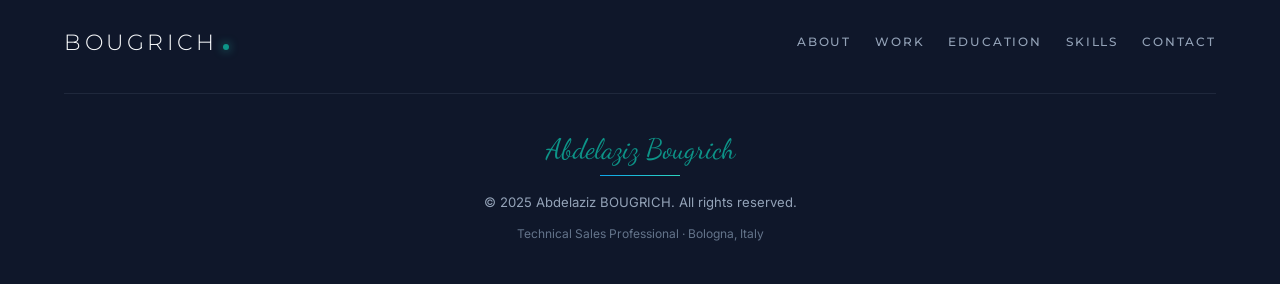
==== commit d9e17efa: "up" ====
--- a/index.html
+++ b/index.html
@@ -7,7 +7,7 @@
   <meta name="description"
     content="Abdelaziz Bougrich — Technical Sales Professional with 5+ years of experience in CRM, negotiation, and client relationship management. Based in Bologna, Italy." />
   <meta name="keywords" content="Abdelaziz Bougrich, Technical Sales, CRM, Bologna, Portfolio" />
-  <meta name="theme-color" media="(prefers-color-scheme: dark)" content="#080b12" />
+  <meta name="theme-color" media="(prefers-color-scheme: dark)" content="#090d14" />
   <meta name="theme-color" media="(prefers-color-scheme: light)" content="#f8fafc" />
   <link rel="canonical" href="https://abdellazizbougrich-alt.github.io/Abdelaziz-Bougrich-portfolio/" />
   <meta property="og:title" content="Abdelaziz BOUGRICH — Technical Sales Professional" />
@@ -16,16 +16,11 @@
   <title>Abdelaziz BOUGRICH — Portfolio</title>
   <link rel="preconnect" href="https://fonts.googleapis.com" />
   <link rel="preconnect" href="https://fonts.gstatic.com" crossorigin />
-  <!-- Playfair Display: loaded synchronously — critical for hero name rendering -->
-  <link href="https://fonts.googleapis.com/css2?family=Playfair+Display:wght@700;800&display=block" rel="stylesheet" />
-  <!-- Clash Display + Bebas Neue + Outfit: hero typography -->
-  <link href="https://fonts.googleapis.com/css2?family=Bebas+Neue&family=Outfit:wght@300;400;500;600&display=swap" rel="stylesheet" />
-  <!-- Remaining fonts: lazy-loaded for performance -->
-  <link
-    href="https://fonts.googleapis.com/css2?family=Inter:wght@300;400;500;600;700;800&family=Cormorant+Garamond:ital,wght@0,600;1,600;1,700&family=Dancing+Script:wght@700&family=Space+Mono:wght@400;700&family=Outfit:wght@300;400;500;600&display=swap"
-    rel="stylesheet" media="print" onload="this.media='all'" />
-  <!-- Clash Display via CDN -->
-  <link href="https://api.fontshare.com/v2/css?f[]=clash-display@400,500,600,700&display=swap" rel="stylesheet" />
+  <!-- Montserrat + Outfit (hero & headings): loaded early, swap to avoid invisible text -->
+  <link href="https://fonts.googleapis.com/css2?family=Montserrat:wght@100;200;300;400;500;600;700;800&family=Outfit:wght@200;300;400;500;600&display=swap" rel="stylesheet" />
+  <!-- Body, mono & signature fonts: lazy-loaded for performance -->
+  <link href="https://fonts.googleapis.com/css2?family=Inter:wght@300;400;500;600;700&family=Space+Mono:wght@400;700&family=Dancing+Script:wght@700&display=swap" rel="stylesheet" media="print" onload="this.media='all'" />
+  <noscript><link href="https://fonts.googleapis.com/css2?family=Inter:wght@300;400;500;600;700&family=Space+Mono:wght@400;700&family=Dancing+Script:wght@700&display=swap" rel="stylesheet" /></noscript>
   <link rel="stylesheet" href="https://cdn.jsdelivr.net/npm/@tabler/icons-webfont@3.11.0/tabler-icons.min.css" />
   <link rel="preload" as="image" href="assets/images/profile-transparent.png" />
   <script type="application/ld+json">
@@ -44,6 +39,7 @@
 </head>
 
 <body>
+  <a class="skip-link" href="#main-content">Skip to content</a>
 
   <!-- ============================================================
        HEADER / NAVIGATION
@@ -248,7 +244,7 @@
             <div class="exec-portrait-aura" aria-hidden="true"></div>
 
             <div class="exec-portrait-card">
-              <img src="assets/images/profile-transparent.png" alt="Abdelaziz Bougrich - Technical Sales Professional" loading="eager">
+              <img src="assets/images/profile-transparent.png" alt="Abdelaziz Bougrich - Technical Sales Professional" width="944" height="1088" loading="eager" decoding="async" fetchpriority="high">
               <div class="exec-portrait-bottom-fade" aria-hidden="true"></div>
             </div>
 
@@ -1025,8 +1021,8 @@
                   <svg class="sv2-ring-svg" viewBox="0 0 140 140" aria-hidden="true">
                     <defs>
                       <linearGradient id="sv2-rg-ar" x1="0%" y1="0%" x2="100%" y2="100%">
-                        <stop offset="0%" stop-color="#2563eb" />
-                        <stop offset="100%" stop-color="#3b82f6" />
+                        <stop offset="0%" stop-color="#0ea5e9" />
+                        <stop offset="100%" stop-color="#2dd4bf" />
                       </linearGradient>
                     </defs>
                     <circle class="sv2-ring-bg" cx="70" cy="70" r="58" />
@@ -1057,8 +1053,8 @@
                   <svg class="sv2-ring-svg" viewBox="0 0 140 140" aria-hidden="true">
                     <defs>
                       <linearGradient id="sv2-rg-en" x1="0%" y1="0%" x2="100%" y2="100%">
-                        <stop offset="0%" stop-color="#2563eb" />
-                        <stop offset="100%" stop-color="#3b82f6" />
+                        <stop offset="0%" stop-color="#0ea5e9" />
+                        <stop offset="100%" stop-color="#2dd4bf" />
                       </linearGradient>
                     </defs>
                     <circle class="sv2-ring-bg" cx="70" cy="70" r="58" />
@@ -1089,8 +1085,8 @@
                   <svg class="sv2-ring-svg" viewBox="0 0 140 140" aria-hidden="true">
                     <defs>
                       <linearGradient id="sv2-rg-fr" x1="0%" y1="0%" x2="100%" y2="100%">
-                        <stop offset="0%" stop-color="#2563eb" />
-                        <stop offset="100%" stop-color="#3b82f6" />
+                        <stop offset="0%" stop-color="#0ea5e9" />
+                        <stop offset="100%" stop-color="#2dd4bf" />
                       </linearGradient>
                     </defs>
                     <circle class="sv2-ring-bg" cx="70" cy="70" r="58" />
@@ -1121,8 +1117,8 @@
                   <svg class="sv2-ring-svg" viewBox="0 0 140 140" aria-hidden="true">
                     <defs>
                       <linearGradient id="sv2-rg-it" x1="0%" y1="0%" x2="100%" y2="100%">
-                        <stop offset="0%" stop-color="#2563eb" />
-                        <stop offset="100%" stop-color="#3b82f6" />
+                        <stop offset="0%" stop-color="#0ea5e9" />
+                        <stop offset="100%" stop-color="#2dd4bf" />
                       </linearGradient>
                     </defs>
                     <circle class="sv2-ring-bg" cx="70" cy="70" r="58" />
@@ -1209,7 +1205,7 @@
         <div class="contact-icons-row reveal">
 
           <!-- Email -->
-          <a href="https://mail.google.com/mail/u/0/?ogbl#inbox" target="_blank" rel="noopener"
+          <a href="https://mail.google.com/mail/?view=cm&amp;fs=1&amp;to=abdelaziz.bougrich@gmail.com" target="_blank" rel="noopener"
             class="contact-icon-pill" id="contact-icon-email" aria-label="Contact me via Gmail">
             <span class="contact-circle-frame" aria-hidden="true">
               <svg viewBox="0 0 24 24" fill="none" stroke="currentColor" stroke-width="1.8" stroke-linecap="round"
--- a/style.css
+++ b/style.css
@@ -1,1247 +1,1239 @@
-@import url('https://fonts.googleapis.com/css2?family=Cormorant+Garamond:wght@300;400&family=Outfit:wght@800&display=swap');
-@import url('https://fonts.googleapis.com/css2?family=Bebas+Neue&family=Outfit:wght@300;400;500;600&display=swap');
-
-/* ============================================================
-   PORTFOLIO — style.css
-   Author: Abdelaziz BOUGRICH Portfolio
-   ============================================================ */
-
-/* ============================================================
-   1. CSS CUSTOM PROPERTIES (DESIGN TOKENS)
-   ============================================================ */
+/* ═══════════════════════════════════════════════════════════════════════════
+   ABDELAZIZ BOUGRICH — PORTFOLIO STYLESHEET
+   Aesthetic: Cold Architectural & Editorial Minimalist
+   Palette: Deep Obsidian (#090d14), Midnight Slate (#0f1623),
+            Glacial Teal (#2dd4bf / #14b8a6), Arctic Cyan (#38bdf8 / #0ea5e9),
+            Deep Cobalt & Indigo (#2563eb / #312e81)
+   ═══════════════════════════════════════════════════════════════════════════ */
+
 :root {
-  /* Dark theme (default) */
-  --bg-primary:      #080b12; /* Deep modern dark */
-  --bg-secondary:    #0f172a; /* Slate 900 */
-  --bg-card:         #1e293b; /* Slate 800 */
-  --bg-card-hover:   #334155; /* Slate 700 */
-  --accent:          #3b82f6; /* Elegant Blue */
-  --accent-glow:     rgba(59, 130, 246, 0.15);
-  --accent-secondary:#60a5fa; /* Lighter Blue */
-  --accent-red:      #e11d48; /* Sophisticated Crimson Red */
-  --accent-red-hover:#f43f5e;
-  --accent-red-glow: rgba(225, 29, 72, 0.28);
-  --accent-red-subtle: rgba(225, 29, 72, 0.12);
-  --gradient-accent-warm: linear-gradient(135deg, #2563eb 0%, #e11d48 100%);
-  --text-primary:    #f8fafc; /* Slate 50 */
-  --text-secondary:  #cbd5e1; /* Slate 300 */
-  --text-muted:      #94a3b8; /* Slate 400 */
-  --text-grey-muted: #888;
-  --border:          rgba(59, 130, 246, 0.12);
-  --border-subtle:   rgba(255,255,255,0.06);
-  --shadow-sm:       0 4px 20px rgba(0,0,0,0.3);
-  --shadow-md:       0 8px 40px rgba(0,0,0,0.4);
-  --shadow-lg:       0 20px 60px rgba(0,0,0,0.5);
-  --shadow-glow:     0 0 30px rgba(59, 130, 246, 0.2);
-  --gradient-hero:   radial-gradient(ellipse at top right, rgba(30, 58, 138, 0.4) 0%, rgba(8, 11, 18, 1) 70%);
-  --gradient-accent: linear-gradient(135deg, #3b82f6 0%, #2563eb 100%);
-
-  /* Typography */
-  --font-main: 'Inter', -apple-system, BlinkMacSystemFont, 'Segoe UI', sans-serif;
-  --text-xs:   0.75rem;
-  --text-sm:   0.875rem;
-  --text-base: 1rem;
-  --text-lg:   1.125rem;
-  --text-xl:   1.25rem;
-  --text-2xl:  1.5rem;
-  --text-3xl:  1.875rem;
-  --text-4xl:  2.25rem;
-  --text-5xl:  3rem;
-  --text-6xl:  clamp(2.8rem, 6vw, 4.5rem);
-
-  /* Spacing */
-  --space-xs:   0.5rem;
-  --space-sm:   1rem;
-  --space-md:   1.5rem;
-  --space-lg:   2rem;
-  --space-xl:   3rem;
-  --space-2xl:  5rem;
-  --space-section: clamp(60px, 10vw, 120px);
-
-  /* Layout */
-  --max-width:  1100px;
-  --nav-height: 70px;
-  --radius-sm:  6px;
-  --radius-md:  12px;
-  --radius-lg:  20px;
-  --radius-full: 9999px;
-
-  /* Transitions */
-  --t-fast:   0.3s ease;
-  --t-base:   0.3s ease;
-  --t-slow:   600ms cubic-bezier(0.4, 0, 0.2, 1);
-
-  /* ── Hero design tokens (short names) ── */
-  --bg:       #06090f;
-  --panel:    #0d1422;
-  --text:     #f5f7ff;
-  --text2:    #7888a8;
-  --text3:    #3a4a68;
-  --ac:       #00d4ff;
-  --ac2:      #7c3aed;
-  --ac-rgb:   0, 212, 255;
-  --border2:  rgba(0, 212, 255, 0.2);
-  --card:     rgba(255, 255, 255, 0.03);
-}
-
-/* Light theme */
+  /* Core Backgrounds — Deep Cold Obsidian & Slate */
+  --bg-primary: #090d14;
+  --bg-secondary: #0d131f;
+  --bg-tertiary: #111927;
+  --bg-card: rgba(15, 23, 38, 0.72);
+  --bg-card-solid: #111827;
+  --bg-card-hover: rgba(20, 30, 48, 0.92);
+  --bg-glass: rgba(11, 16, 27, 0.82);
+
+  /* Cold Accent Spectrum — Teal, Cyan, Cobalt, Indigo */
+  --cold-teal: #2dd4bf;
+  --cold-teal-deep: #14b8a6;
+  --cold-cyan: #38bdf8;
+  --cold-cyan-deep: #0ea5e9;
+  --cold-blue: #3b82f6;
+  --cold-cobalt: #2563eb;
+  --cold-indigo: #3730a3;
+
+  --accent-primary: #2dd4bf;
+  --accent-secondary: #0ea5e9;
+  --accent-tertiary: #3b82f6;
+  --accent-glow: rgba(45, 212, 191, 0.22);
+  --accent-cyan-glow: rgba(56, 189, 248, 0.18);
+
+  /* Cold Gradients */
+  --grad-cold-frame: linear-gradient(90deg, #312e81 0%, #2563eb 35%, #06b6d4 70%, #14b8a6 100%);
+  --grad-cold-accent: linear-gradient(135deg, #2dd4bf 0%, #0ea5e9 55%, #3b82f6 100%);
+  --grad-cold-subtle: linear-gradient(135deg, rgba(45, 212, 191, 0.12) 0%, rgba(14, 165, 233, 0.08) 100%);
+  --grad-cold-bar: linear-gradient(90deg, #0ea5e9 0%, #2dd4bf 100%);
+
+  /* Typography Colors */
+  --text-primary: #f8fafc;
+  --text-secondary: #94a3b8;
+  --text-muted: #64748b;
+  --text-dim: #475569;
+
+  /* Borders & Dividers */
+  --border-subtle: rgba(148, 163, 184, 0.11);
+  --border-light: rgba(148, 163, 184, 0.18);
+  --border-cold: rgba(45, 212, 191, 0.34);
+  --border-cyan: rgba(56, 189, 248, 0.3);
+
+  /* Shadows */
+  --shadow-sm: 0 4px 16px rgba(0, 0, 0, 0.35);
+  --shadow-md: 0 12px 32px rgba(2, 6, 23, 0.55);
+  --shadow-lg: 0 24px 56px rgba(2, 6, 23, 0.72);
+  --shadow-cold: 0 10px 30px rgba(20, 184, 166, 0.16);
+
+  /* Typography Families */
+  --font-display: 'Montserrat', 'Outfit', -apple-system, BlinkMacSystemFont, sans-serif;
+  --font-sans: 'Inter', 'Outfit', -apple-system, BlinkMacSystemFont, sans-serif;
+  --font-mono: 'Space Mono', ui-monospace, SFMono-Regular, Menlo, Consolas, monospace;
+  --font-script: 'Dancing Script', cursive;
+
+  /* Layout & Spacing */
+  --header-height: 74px;
+  --container-max: 1240px;
+  --radius-sm: 8px;
+  --radius-md: 14px;
+  --radius-lg: 20px;
+  --radius-pill: 9999px;
+  --transition-fast: 0.2s cubic-bezier(0.16, 1, 0.3, 1);
+  --transition-smooth: 0.38s cubic-bezier(0.16, 1, 0.3, 1);
+}
+
+/* ─── LIGHT MODE THEME (COLD ARCTIC DAYLIGHT) ─── */
 [data-theme="light"] {
-  --bg-primary:      #f8fafc; /* Slate 50 */
-  --bg-secondary:    #f1f5f9; /* Slate 100 */
-  --bg-card:         #ffffff;
-  --bg-card-hover:   #e2e8f0; /* Slate 200 */
-  --accent:          #2563eb; /* Blue 600 */
-  --accent-glow:     rgba(37, 99, 235, 0.12);
-  --accent-secondary:#1d4ed8; /* Blue 700 */
-  --accent-red:      #be123c; /* Refined Ruby in Light Mode */
-  --accent-red-hover:#e11d48;
-  --accent-red-glow: rgba(190, 18, 60, 0.2);
-  --accent-red-subtle: rgba(190, 18, 60, 0.08);
-  --gradient-accent-warm: linear-gradient(135deg, #1d4ed8 0%, #be123c 100%);
-  --text-primary:    #0f172a; /* Slate 900 */
-  --text-secondary:  #334155; /* Slate 700 */
-  --text-muted:      #64748b; /* Slate 500 */
-  --border:          rgba(37, 99, 235, 0.15);
-  --border-subtle:   rgba(0,0,0,0.07);
-  --shadow-sm:       0 2px 12px rgba(0,0,0,0.05);
-  --shadow-md:       0 4px 24px rgba(0,0,0,0.08);
-  --shadow-lg:       0 12px 48px rgba(0,0,0,0.1);
-  --shadow-glow:     0 0 20px rgba(37,99,235,0.15);
-  --gradient-hero:   radial-gradient(ellipse at top right, rgba(219, 234, 254, 0.8) 0%, rgba(248, 250, 252, 1) 70%);
-  --gradient-accent: linear-gradient(135deg, #3b82f6 0%, #1d4ed8 100%);
-
-  /* ── Hero design tokens (short names) — light overrides ── */
-  --bg:       #f7f9ff;
-  --panel:    #eef2ff;
-  --text:     #080e1e;
-  --text2:    #5a6a8a;
-  --text3:    #b0bcd8;
-  --ac:       #0066cc;
-  --ac2:      #6d28d9;
-  --ac-rgb:   0, 102, 204;
-  --border2:  rgba(0, 102, 204, 0.2);
-  --card:     rgba(8, 14, 30, 0.03);
-}
-
-/* ============================================================
-   2. RESET & BASE
-   ============================================================ */
-*, *::before, *::after { box-sizing: border-box; margin: 0; padding: 0; }
-
-html, body {
+  --bg-primary: #f1f5f9;
+  --bg-secondary: #e2e8f0;
+  --bg-tertiary: #f8fafc;
+  --bg-card: rgba(255, 255, 255, 0.88);
+  --bg-card-solid: #ffffff;
+  --bg-card-hover: #ffffff;
+  --bg-glass: rgba(248, 250, 252, 0.88);
+
+  --cold-teal: #0d9488;
+  --cold-teal-deep: #0f766e;
+  --cold-cyan: #0284c7;
+  --cold-cyan-deep: #0369a1;
+  --cold-blue: #2563eb;
+  --cold-cobalt: #1d4ed8;
+  --cold-indigo: #3730a3;
+
+  --accent-primary: #0d9488;
+  --accent-secondary: #0284c7;
+  --accent-tertiary: #2563eb;
+  --accent-glow: rgba(13, 148, 136, 0.16);
+  --accent-cyan-glow: rgba(2, 132, 199, 0.14);
+
+  --text-primary: #0f172a;
+  --text-secondary: #334155;
+  --text-muted: #64748b;
+  --text-dim: #94a3b8;
+
+  --border-subtle: rgba(15, 23, 42, 0.09);
+  --border-light: rgba(15, 23, 42, 0.15);
+  --border-cold: rgba(13, 148, 136, 0.35);
+  --border-cyan: rgba(2, 132, 199, 0.3);
+
+  --shadow-sm: 0 4px 14px rgba(15, 23, 42, 0.06);
+  --shadow-md: 0 12px 28px rgba(15, 23, 42, 0.09);
+  --shadow-lg: 0 22px 48px rgba(15, 23, 42, 0.13);
+  --shadow-cold: 0 10px 28px rgba(13, 148, 136, 0.14);
+}
+
+/* ═══════════════════════════════════════════════════════════════════════════
+   1. RESET & BASE STYLES
+   ═══════════════════════════════════════════════════════════════════════════ */
+*,
+*::before,
+*::after {
+  box-sizing: border-box;
   margin: 0;
   padding: 0;
 }
 
 html {
   scroll-behavior: smooth;
+  scroll-padding-top: var(--header-height);
   font-size: 16px;
-  width: 100%;
-  background-color: var(--bg-primary);
-  overflow-x: hidden;
-  overflow-y: scroll;   /* always-on scrollbar slot → no layout shift */
-  scrollbar-width: none;      /* Firefox: hide scrollbar */
-  -ms-overflow-style: none;   /* IE/Edge: hide scrollbar */
-}
-
-html::-webkit-scrollbar { display: none; } /* Chrome/Safari: hide scrollbar */
+  max-width: 100%;
+  overflow-x: clip;
+  -webkit-text-size-adjust: 100%;
+}
 
 body {
-  font-family: var(--font-main);
+  font-family: var(--font-sans);
   background-color: var(--bg-primary);
   color: var(--text-primary);
-  line-height: 1.7;
-  transition: background-color var(--t-slow), color var(--t-slow);
-  display: flex;
-  flex-direction: column;
-  min-height: 100dvh;
+  line-height: 1.65;
+  max-width: 100%;
+  overflow-x: clip;
+  -webkit-font-smoothing: antialiased;
+  -moz-osx-font-smoothing: grayscale;
+  transition: background-color 0.35s ease, color 0.35s ease;
+}
+
+img,
+svg {
+  max-width: 100%;
+  display: block;
+}
+
+a {
+  color: inherit;
+  text-decoration: none;
+  transition: color var(--transition-fast), border-color var(--transition-fast), background-color var(--transition-fast), transform var(--transition-fast), box-shadow var(--transition-fast);
+}
+
+ul,
+ol {
+  list-style: none;
+}
+
+button {
+  font-family: inherit;
+  cursor: pointer;
+  border: none;
+  background: none;
+  color: inherit;
+}
+
+::selection {
+  background: rgba(45, 212, 191, 0.25);
+  color: var(--text-primary);
+}
+
+/* Custom Scrollbar */
+::-webkit-scrollbar {
+  width: 8px;
+}
+
+::-webkit-scrollbar-track {
+  background: var(--bg-primary);
+}
+
+::-webkit-scrollbar-thumb {
+  background: #1e293b;
+  border-radius: 4px;
+  border: 2px solid var(--bg-primary);
+}
+
+::-webkit-scrollbar-thumb:hover {
+  background: var(--cold-teal-deep);
+}
+
+/* ═══════════════════════════════════════════════════════════════════════════
+   2. GLOBAL SECTION & CONTAINER LAYOUT
+   ═══════════════════════════════════════════════════════════════════════════ */
+.container {
   width: 100%;
-  overflow-x: hidden;
-  height: auto;
-}
-
-main {
-  flex: 1 0 auto;
-}
-
-footer {
-  flex-shrink: 0;
-}
-
-img { max-width: 100%; height: auto; display: block; }
-a { color: inherit; text-decoration: none; }
-ul { list-style: none; }
-button { cursor: pointer; font-family: inherit; border: none; background: none; }
-
-/* Focus styles (accessibility) */
-:focus-visible {
-  outline: 2px solid var(--accent);
-  outline-offset: 3px;
-  border-radius: var(--radius-sm);
-}
-
-/* Selection */
-::selection { background: var(--accent-glow); color: var(--accent); }
-
-/* ============================================================
-   3. SCROLLBAR — Hidden globally (no side-rail on any section)
-   ============================================================ */
-* {
-  scrollbar-width: none;      /* Firefox */
-  -ms-overflow-style: none;   /* IE/Edge */
-}
-*::-webkit-scrollbar { display: none; } /* Chrome/Safari */
-
-/* ============================================================
-   4. UTILITY CLASSES
-   ============================================================ */
-.container {
-  max-width: var(--max-width);
+  max-width: var(--container-max);
   margin: 0 auto;
-  padding: 0 clamp(1.5rem, 5vw, 3rem);
+  padding: 0 clamp(1.25rem, 4vw, 2.75rem);
+}
+
+.relative-container {
+  position: relative;
+  z-index: 2;
 }
 
 .section {
-  padding: var(--space-section) 0;
+  position: relative;
+  padding: clamp(5rem, 9vw, 7.5rem) 0;
+  background-color: var(--bg-primary);
+  border-bottom: 1px solid var(--border-subtle);
+  overflow: hidden;
 }
 
 .section-alt {
   background-color: var(--bg-secondary);
 }
 
+/* Architectural Section Header */
 .section-header {
-  display: flex;
-  flex-direction: column;
-  margin-bottom: 4rem;
-  align-items: center;
-  justify-content: center;
   text-align: center;
+  max-width: 720px;
+  margin: 0 auto clamp(3.25rem, 6vw, 4.75rem);
+  position: relative;
+  z-index: 2;
 }
 
 .section-label {
-  order: 2;
+  display: inline-flex;
+  align-items: center;
+  gap: 0.65rem;
+  font-family: var(--font-display);
+  font-size: 0.72rem;
+  font-weight: 600;
+  letter-spacing: 0.28em;
+  text-transform: uppercase;
+  color: var(--cold-teal);
+  margin-bottom: 0.85rem;
+}
+
+.section-label::before,
+.section-label::after {
+  content: '';
   display: inline-block;
-  font-size: var(--text-xs);
-  font-weight: 600;
-  letter-spacing: 0.2em;
+  width: 24px;
+  height: 1px;
+  background: var(--grad-cold-bar);
+  opacity: 0.75;
+}
+
+.section-title {
+  font-family: var(--font-display);
+  font-size: clamp(2rem, 3.8vw, 3rem);
+  font-weight: 200;
+  letter-spacing: 0.08em;
   text-transform: uppercase;
-  color: var(--text-grey-muted);
-  margin-bottom: 0;
-  margin-top: 16px;
-}
-
-.section-title {
-  order: 1;
-  font-size: 2rem;
-  font-weight: 600;
   color: var(--text-primary);
-  position: relative;
-  display: inline-block;
-  margin-bottom: 16px;
-}
-
-.section-title::after {
-  content: '';
+  line-height: 1.15;
+}
+
+.section-subtitle {
+  margin-top: 1rem;
+  font-size: 1rem;
+  font-weight: 300;
+  color: var(--text-secondary);
+  line-height: 1.7;
+}
+
+/* Scroll Reveal Animations (only hidden when JS is running to reveal them again) */
+.js .reveal {
+  opacity: 0;
+  transform: translateY(24px);
+  transition: opacity 0.65s cubic-bezier(0.16, 1, 0.3, 1), transform 0.65s cubic-bezier(0.16, 1, 0.3, 1);
+}
+
+.js .reveal.reveal-left {
+  transform: translateX(-32px);
+}
+
+.js .reveal.reveal-right {
+  transform: translateX(32px);
+}
+
+.js .reveal.is-visible,
+.js .reveal.visible {
+  opacity: 1;
+  transform: none;
+}
+
+.sv2-ring-defs {
   position: absolute;
-  bottom: -8px;
-  left: 50%;
-  transform: translateX(-50%);
-  width: 32px;
-  height: 3px;
-  background: var(--gradient-accent);
-  border-radius: var(--radius-full);
-}
-
-.section-subtitle {
-  order: 3;
-  margin-top: var(--space-md);
-  font-size: var(--text-lg);
-  color: var(--text-secondary);
-  max-width: 550px;
-  margin-left: auto;
-  margin-right: auto;
-  line-height: 1.7;
-}
-
-
-
-/* ============================================================
-   5. BUTTONS
-   ============================================================ */
-.btn {
-  display: inline-flex;
-  align-items: center;
-  gap: var(--space-xs);
-  padding: 0.75rem 1.75rem;
-  font-size: var(--text-sm);
-  font-weight: 600;
-  border-radius: var(--radius-sm);
-  transition: all var(--t-base);
-  position: relative;
+  width: 0;
+  height: 0;
   overflow: hidden;
-  letter-spacing: 0.02em;
-  white-space: nowrap;
-}
-
-.btn::before {
-  content: '';
-  position: absolute;
-  inset: 0;
-  background: rgba(255,255,255,0.05);
-  opacity: 0;
-  transition: opacity var(--t-fast);
-}
-
-.btn:hover::before { opacity: 1; }
-
-.btn-primary {
-  background: var(--gradient-accent);
-  color: var(--bg-primary);
-  box-shadow: 0 4px 20px var(--accent-glow);
-}
-
-.btn-primary:hover {
-  transform: translateY(-2px);
-  box-shadow: 0 8px 30px var(--accent-glow);
-}
-
-.btn-primary:active { transform: translateY(0); }
-
-.btn-outline {
-  background: transparent;
-  color: var(--accent);
-  border: 2px solid var(--accent);
-  border-radius: 8px;
-  font-weight: 700;
-}
-
-.btn-outline:hover {
-  background: rgba(59, 130, 246, 0.1);
-  transform: translateY(-2px);
-  box-shadow: 0 4px 15px rgba(59, 130, 246, 0.2);
-}
-
-.btn-sm {
-  padding: 0.6rem 1.5rem;
-  font-size: 0.9rem;
-}
-
-.btn-block {
-  width: 100%;
-  justify-content: center;
-}
-
-/* ============================================================
-   6. HEADER & NAVIGATION
-   ============================================================ */
+  pointer-events: none;
+}
+
+/* ═══════════════════════════════════════════════════════════════════════════
+   3. HEADER & NAVIGATION (UNIFIED COLD ARCHITECTURAL BAR)
+   ═══════════════════════════════════════════════════════════════════════════ */
 #header {
   position: fixed;
   top: 0;
   left: 0;
+  width: 100%;
+  height: var(--header-height);
+  z-index: 1000;
+  background: rgba(9, 13, 20, 0.84);
+  backdrop-filter: blur(18px);
+  -webkit-backdrop-filter: blur(18px);
+  border-bottom: 1px solid rgba(148, 163, 184, 0.12);
+  transition: background-color 0.3s ease, box-shadow 0.3s ease, border-color 0.3s ease;
+}
+
+[data-theme="light"] #header {
+  background: rgba(248, 250, 252, 0.88);
+  border-bottom: 1px solid rgba(15, 23, 42, 0.09);
+}
+
+#header.scrolled {
+  background: rgba(9, 13, 20, 0.95);
+  box-shadow: 0 10px 30px rgba(0, 0, 0, 0.45);
+  border-bottom-color: rgba(45, 212, 191, 0.22);
+}
+
+[data-theme="light"] #header.scrolled {
+  background: rgba(255, 255, 255, 0.96);
+  box-shadow: 0 8px 24px rgba(15, 23, 42, 0.08);
+}
+
+/* Top Cold Gradient Stripe (Matches Uploaded Image Top Border) */
+.v5-top-stripe {
+  position: absolute;
+  top: 0;
+  left: 0;
+  width: 100%;
+  height: 3px;
+  background: var(--grad-cold-frame);
+  z-index: 1002;
+}
+
+.nav-container {
+  max-width: var(--container-max);
+  height: 100%;
+  margin: 0 auto;
+  padding: 0 clamp(1.25rem, 4vw, 2.75rem);
+  display: flex;
+  align-items: center;
+  justify-content: space-between;
+  gap: 1.5rem;
+}
+
+.nav-col-left {
+  display: flex;
+  align-items: center;
+  gap: clamp(1.5rem, 3.5vw, 3.25rem);
+  flex: 1;
+}
+
+.nav-logo-wrapper {
+  display: flex;
+  align-items: center;
+}
+
+.nav-logo {
+  display: inline-flex;
+  align-items: baseline;
+  font-family: var(--font-display);
+  font-size: 1.35rem;
+  font-weight: 300;
+  letter-spacing: 0.16em;
+  text-transform: uppercase;
+  color: var(--text-primary);
+}
+
+.logo-initials {
+  font-weight: 300;
+}
+
+.logo-dot {
+  display: inline-block;
+  width: 6px;
+  height: 6px;
+  margin-left: 5px;
+  border-radius: 50%;
+  background: var(--cold-teal);
+  box-shadow: 0 0 10px rgba(45, 212, 191, 0.65);
+  flex-shrink: 0;
+}
+
+.nav-links-wrapper {
+  display: flex;
+  align-items: center;
+}
+
+.nav-links {
+  display: flex;
+  align-items: center;
+  gap: clamp(1.1rem, 2.2vw, 2rem);
+}
+
+.nav-link {
+  position: relative;
+  font-family: var(--font-display);
+  font-size: 0.73rem;
+  font-weight: 500;
+  letter-spacing: 0.18em;
+  text-transform: uppercase;
+  color: var(--text-secondary);
+  padding: 0.4rem 0;
+  transition: color var(--transition-fast);
+}
+
+.nav-link::after {
+  content: '';
+  position: absolute;
+  bottom: 0;
+  left: 0;
+  width: 0;
+  height: 1.5px;
+  background: var(--grad-cold-bar);
+  transition: width 0.28s cubic-bezier(0.16, 1, 0.3, 1);
+}
+
+.nav-link:hover,
+.nav-link.active {
+  color: var(--text-primary);
+}
+
+.nav-link:hover::after,
+.nav-link.active::after {
+  width: 100%;
+}
+
+/* Right Controls Column */
+.nav-col-right {
+  display: flex;
+  align-items: center;
+  gap: 0.75rem;
+}
+
+/* Language Switcher */
+.lang-dropdown-wrapper {
+  position: relative;
+}
+
+.lang-toggle-btn {
+  display: inline-flex;
+  align-items: center;
+  gap: 0.45rem;
+  height: 36px;
+  padding: 0 0.9rem;
+  border-radius: var(--radius-pill);
+  border: 1px solid var(--border-light);
+  background: rgba(255, 255, 255, 0.03);
+  color: var(--text-primary);
+  font-family: var(--font-display);
+  font-size: 0.72rem;
+  font-weight: 600;
+  letter-spacing: 0.12em;
+  transition: all var(--transition-fast);
+}
+
+[data-theme="light"] .lang-toggle-btn {
+  background: rgba(15, 23, 42, 0.04);
+}
+
+.lang-toggle-btn:hover {
+  border-color: var(--cold-teal);
+  color: var(--cold-teal);
+  background: rgba(45, 212, 191, 0.08);
+}
+
+.lang-icon {
+  color: var(--cold-teal);
+  flex-shrink: 0;
+}
+
+.lang-dropdown-menu {
+  position: absolute;
+  top: calc(100% + 8px);
   right: 0;
-  z-index: 1000;
-  height: 52px;
-  background: var(--bg);
-  border-bottom: 1px solid var(--v5-border);
-  transition: transform 0.3s ease, background 0.4s ease, height 0.3s ease;
-}
-
-[data-theme="light"] #header {
-  background: var(--bg);
-  border-bottom: 1px solid rgba(8, 14, 30, 0.07);
-}
-
-/* Navbar hide behavior */
-.header--hidden {
-  transform: translateY(-100%);
-}
-
-#header.scrolled {
+  min-width: 150px;
+  background: var(--bg-card-solid);
+  border: 1px solid var(--border-light);
+  border-radius: var(--radius-md);
+  box-shadow: var(--shadow-md);
+  padding: 0.4rem;
+  opacity: 0;
+  visibility: hidden;
+  transform: translateY(-6px);
+  transition: all 0.2s ease;
+  z-index: 1010;
+}
+
+.lang-dropdown-menu.open,
+.lang-dropdown-wrapper.open .lang-dropdown-menu,
+.lang-dropdown-wrapper:focus-within .lang-dropdown-menu {
+  opacity: 1;
+  visibility: visible;
+  transform: translateY(0);
+}
+
+.lang-option {
+  display: flex;
+  align-items: center;
+  gap: 0.5rem;
+  width: 100%;
+  padding: 0.55rem 0.75rem;
+  border-radius: var(--radius-sm);
+  font-size: 0.8rem;
+  font-weight: 500;
+  color: var(--text-secondary);
+  text-align: left;
+  transition: all 0.15s ease;
+}
+
+.lang-option:hover,
+.lang-option.active {
+  background: rgba(45, 212, 191, 0.12);
+  color: var(--cold-teal);
+}
+
+/* Theme Mode Pill Button */
+.theme-mode-btn {
+  display: inline-flex;
+  align-items: center;
+  gap: 0.45rem;
+  height: 36px;
+  padding: 0 0.95rem;
+  border-radius: var(--radius-pill);
+  border: 1px solid var(--border-light);
+  background: rgba(255, 255, 255, 0.03);
+  color: var(--text-primary);
+  font-family: var(--font-display);
+  font-size: 0.72rem;
+  font-weight: 600;
+  letter-spacing: 0.1em;
+  text-transform: uppercase;
+  transition: all var(--transition-fast);
+}
+
+[data-theme="light"] .theme-mode-btn {
+  background: rgba(15, 23, 42, 0.04);
+}
+
+.theme-mode-btn:hover {
+  border-color: var(--cold-cyan);
+  color: var(--cold-cyan);
+  background: rgba(56, 189, 248, 0.08);
+}
+
+.theme-icon-slot {
+  position: relative;
+  width: 15px;
+  height: 15px;
+  display: inline-flex;
+  align-items: center;
+  justify-content: center;
+}
+
+.theme-icon {
+  position: absolute;
+  inset: 0;
+  transition: opacity 0.25s ease, transform 0.25s ease;
+}
+
+/* Dark theme active: show moon or sun cleanly */
+:root:not([data-theme="light"]) .theme-icon.sun {
+  opacity: 0;
+  transform: rotate(-90deg) scale(0.5);
+}
+
+:root:not([data-theme="light"]) .theme-icon.moon {
+  opacity: 1;
+  transform: rotate(0) scale(1);
+  color: var(--cold-teal);
+}
+
+[data-theme="light"] .theme-icon.sun {
+  opacity: 1;
+  transform: rotate(0) scale(1);
+  color: var(--cold-cyan-deep);
+}
+
+[data-theme="light"] .theme-icon.moon {
+  opacity: 0;
+  transform: rotate(90deg) scale(0.5);
+}
+
+/* Mobile Hamburger */
+.hamburger {
+  display: none;
+  flex-direction: column;
+  justify-content: center;
+  gap: 5px;
+  width: 38px;
+  height: 38px;
+  padding: 8px;
+  border-radius: var(--radius-sm);
+  border: 1px solid var(--border-light);
+}
+
+.hamburger span {
+  display: block;
+  width: 100%;
+  height: 1.5px;
+  background: var(--text-primary);
+  transition: transform 0.28s ease, opacity 0.28s ease;
+}
+
+.hamburger.open span:nth-child(1),
+.hamburger.active span:nth-child(1) {
+  transform: translateY(6.5px) rotate(45deg);
+}
+
+.hamburger.open span:nth-child(2),
+.hamburger.active span:nth-child(2) {
+  opacity: 0;
+}
+
+.hamburger.open span:nth-child(3),
+.hamburger.active span:nth-child(3) {
+  transform: translateY(-6.5px) rotate(-45deg);
+}
+
+/* ═══════════════════════════════════════════════════════════════════════════
+   4. HERO SECTION — COLD EDITORIAL STAGE (INSPIRED BY REFERENCE IMAGE)
+   - Deep matte obsidian canvas (#0c0f16) framed by a cold indigo-blue-cyan-teal
+     border frame (matching the uploaded reference image).
+   - Free-standing cutout portrait positioned UP IN THE CENTER (vertically &
+     horizontally centered, and FIRST to appear on mobile surfing), 100% free
+     of square borders or card boxes.
+   - Ultra-thin geometric uppercase typography on the RIGHT ("ABDELAZIZ" in
+     crisp white, "BOUGRICH" in cold teal #2dd4bf) + pill-shaped outline CTA.
+   ═══════════════════════════════════════════════════════════════════════════ */
+.hero-exec {
+  position: relative;
+  min-height: 100vh;
+  padding-top: var(--header-height);
+  padding-bottom: 0;
+  background:
+    radial-gradient(ellipse 55% 65% at 26% 50%, rgba(20, 184, 166, 0.1) 0%, rgba(14, 165, 233, 0.05) 45%, transparent 75%),
+    radial-gradient(ellipse 60% 60% at 80% 35%, rgba(37, 99, 235, 0.07) 0%, transparent 70%),
+    linear-gradient(180deg, #0b0e15 0%, #0e121a 55%, #0a0d14 100%);
+  display: flex;
+  align-items: center;
+  justify-content: center;
+  overflow: hidden;
+  /* Cold gradient border frame matching the uploaded reference image */
+  border-bottom: 5px solid transparent;
+  border-right: 5px solid transparent;
+  border-left: 5px solid transparent;
+  border-image: linear-gradient(90deg, #312e81 0%, #2563eb 38%, #06b6d4 72%, #14b8a6 100%) 1;
+}
+
+[data-theme="light"] .hero-exec {
+  background:
+    radial-gradient(ellipse 55% 65% at 26% 50%, rgba(13, 148, 136, 0.1) 0%, rgba(2, 132, 199, 0.05) 45%, transparent 75%),
+    linear-gradient(180deg, #f8fafc 0%, #eef2f6 60%, #e2e8f0 100%);
+  border-image: linear-gradient(90deg, #3730a3 0%, #2563eb 38%, #0284c7 72%, #0d9488 100%) 1;
+}
+
+.hero-exec-shimmer {
+  position: absolute;
+  inset: 0;
+  pointer-events: none;
+  background:
+    linear-gradient(90deg, rgba(49, 46, 129, 0.12) 0%, transparent 18%, transparent 82%, rgba(20, 184, 166, 0.1) 100%);
+  z-index: 0;
+}
+
+/* Two-Column Stage Container: Portrait Left/Center (order: 1), Typography Right (order: 2) */
+.hero-exec-container {
+  position: relative;
+  z-index: 2;
+  width: 100%;
+  max-width: 1320px;
+  margin: 0 auto;
+  padding: clamp(2rem, 4.5vh, 3.75rem) clamp(1.5rem, 4vw, 3.5rem);
+  display: grid;
+  grid-template-columns: minmax(320px, 0.9fr) minmax(420px, 1.1fr);
+  align-items: center;
+  justify-items: center;
+  gap: clamp(2rem, 5vw, 4.75rem);
+}
+
+/* ─── PORTRAIT COLUMN: UP IN THE CENTER & FIRST ON MOBILE (NO SQUARE BORDERS) ─── */
+.hero-exec-visual {
+  order: 1;
+  align-self: center;
+  justify-self: center;
+  width: 100%;
+  display: flex;
+  flex-direction: column;
+  align-items: center;
+  justify-content: center;
+  position: relative;
+  margin: 0 auto;
+  padding: 0;
+}
+
+.exec-portrait-wrapper {
+  position: relative;
+  width: 100%;
+  max-width: 470px;
+  margin: 0 auto;
+  display: flex;
+  align-items: center;
+  justify-content: center;
+  overflow: visible !important;
+  background: transparent !important;
+  border: none !important;
+  box-shadow: none !important;
+}
+
+/* Centered cold ambient studio backlight behind cutout silhouette */
+.exec-portrait-aura {
+  position: absolute;
+  top: 50%;
+  left: 50%;
+  transform: translate(-50%, -50%);
+  width: 84%;
+  height: 84%;
+  border-radius: 50%;
+  background: radial-gradient(
+    circle,
+    rgba(45, 212, 191, 0.16) 0%,
+    rgba(14, 165, 233, 0.09) 45%,
+    transparent 72%
+  );
+  filter: blur(36px);
+  pointer-events: none;
+  z-index: 0;
+}
+
+/* Unboxed Portrait Container — Zero Square Borders, Zero Clipping, Centered */
+.exec-portrait-card {
+  position: relative;
+  z-index: 2;
+  width: 100%;
+  background: transparent !important;
+  border: none !important;
+  border-radius: 0 !important;
+  box-shadow: none !important;
+  overflow: visible !important;
+  padding: 0 !important;
+  margin: 0 auto !important;
+  display: flex;
+  align-items: center;
+  justify-content: center;
+}
+
+.exec-portrait-card::before,
+.exec-portrait-card::after {
+  display: none !important;
+}
+
+.exec-portrait-card img {
+  width: 100%;
+  max-width: 445px;
+  height: auto;
+  max-height: 70vh;
+  object-fit: contain;
+  object-position: center center;
+  display: block;
+  margin: 0 auto;
+  filter: contrast(1.03);
+  -webkit-mask-image: radial-gradient(ellipse 62% 80% at 52% 38%, #000000 56%, rgba(0, 0, 0, 0.6) 73%, transparent 93%);
+  mask-image: radial-gradient(ellipse 62% 80% at 52% 38%, #000000 56%, rgba(0, 0, 0, 0.6) 73%, transparent 93%);
+  transition: transform 0.5s cubic-bezier(0.16, 1, 0.3, 1), filter 0.5s ease;
+}
+
+[data-theme="light"] .exec-portrait-card img {
+  filter: contrast(1.02);
+}
+
+.exec-portrait-wrapper:hover .exec-portrait-card img {
+  transform: translateY(-5px) scale(1.015);
+}
+
+/* Remove box fade, floating badges, and language strip clutter around portrait */
+.exec-portrait-bottom-fade,
+.exec-floating-badge,
+.exec-lang-strip {
+  display: none !important;
+}
+
+/* ─── RIGHT COLUMN: EDITORIAL TYPOGRAPHY & PILL CTA ─── */
+.hero-exec-content {
+  order: 2;
+  align-self: center;
+  justify-self: start;
+  width: 100%;
+  display: flex;
+  flex-direction: column;
+  align-items: flex-start;
+  justify-content: center;
+  padding: clamp(1rem, 2.5vh, 2.5rem) 0;
+  text-align: left;
+}
+
+/* 1. Overline — Matches "HI, MY NAME IS JOHN AND I LOVE" */
+.hero-status-pill {
+  order: 1;
+  display: inline-flex;
+  align-items: center;
+  flex-wrap: wrap;
+  gap: 0.6rem;
   background: transparent;
-  box-shadow: 0 1px 20px rgba(0,0,0,0.4);
-  height: 52px;
-}
-
-#header.scrolled .nav-col-left {
-  background: rgba(6, 9, 15, 0.88);
-  backdrop-filter: blur(16px);
-  -webkit-backdrop-filter: blur(16px);
-}
-
-#header.scrolled .nav-col-right {
-  background: rgba(13, 20, 34, 0.88);
-  backdrop-filter: blur(16px);
-  -webkit-backdrop-filter: blur(16px);
-}
-
-[data-theme="light"] #header.scrolled {
-  background: transparent;
-  box-shadow: 0 1px 12px rgba(8, 14, 30, 0.08);
-}
-
-[data-theme="light"] #header.scrolled .nav-col-left {
-  background: rgba(247, 249, 255, 0.90);
-  backdrop-filter: blur(16px);
-  -webkit-backdrop-filter: blur(16px);
-}
-
-[data-theme="light"] #header.scrolled .nav-col-right {
-  background: rgba(238, 242, 255, 0.90);
-  backdrop-filter: blur(16px);
-  -webkit-backdrop-filter: blur(16px);
-}
-
-.nav-container {
-  width: 100%;
-  max-width: 100%;
-  height: 100%;
-  display: grid;
-  grid-template-columns: 55% 45%;
-  overflow: visible;
-}
-
-/* ── Split Columns ── */
-.nav-col-left {
-  display: flex;
-  align-items: center;
-  height: 100%;
-  background: var(--bg);
-  border-right: 1px solid var(--v5-border);
-  transition: background 0.4s ease;
-}
-
-.nav-col-right {
-  display: flex;
-  align-items: center;
-  justify-content: flex-end;
-  gap: 10px;
-  padding-right: 40px;
-  height: 100%;
-  background: var(--panel);
-  transition: background 0.4s ease;
-}
-
-.nav-logo-wrapper {
-  display: flex;
-  align-items: center;
-  height: 100%;
-  padding: 0 40px;
-  border-right: 1px solid var(--v5-border);
-}
-
-.nav-links-wrapper {
-  flex: 1;
-  display: flex;
-  justify-content: center;
-  align-items: center;
-  height: 100%;
-}
-
-/* ── Brand ── */
-.nav-logo {
-  display: flex;
-  align-items: center;
-  gap: 3px;
-  text-decoration: none;
-  flex-shrink: 0;
-}
-
-.logo-initials {
-  font-family: 'Bebas Neue', sans-serif;
-  font-size: 22px;
+  border: none;
+  border-radius: 0;
+  padding: 0;
+  margin-bottom: 1.5rem;
+  font-family: var(--font-display);
+  font-size: clamp(0.72rem, 1vw, 0.86rem);
   font-weight: 400;
-  color: var(--text);
-  letter-spacing: 0.08em;
-  line-height: 1;
+  letter-spacing: 0.26em;
   text-transform: uppercase;
-}
-
-.logo-dot {
+  color: var(--text-secondary);
+}
+
+.live-pulse-dot {
   width: 7px;
   height: 7px;
   border-radius: 50%;
-  background: var(--ac);
-  margin-bottom: 2px;
-  margin-left: 3px;
-  flex-shrink: 0;
-  animation: pulse-dot 2.5s ease-in-out infinite;
-  box-shadow: 0 0 6px rgba(var(--ac-rgb), 0.6);
-}
-
-@keyframes pulse-dot {
-  0%, 100% { transform: scale(1); opacity: 1; }
-  50% { transform: scale(1.4); opacity: 0.8; }
-}
-
-/* ── Nav links ── */
-.nav-links {
-  display: flex;
-  align-items: center;
-  gap: 32px;
-  list-style: none;
-}
-
-.nav-link {
-  font-family: 'Outfit', sans-serif;
-  font-size: 11.5px;
+  background-color: var(--cold-teal);
+  box-shadow: 0 0 10px var(--cold-teal);
+  display: inline-block;
+  animation: coldPulse 2.4s infinite ease-in-out;
+}
+
+@keyframes coldPulse {
+  0%, 100% {
+    opacity: 1;
+    transform: scale(1);
+  }
+  50% {
+    opacity: 0.45;
+    transform: scale(0.85);
+  }
+}
+
+.pill-dot-sep {
+  color: var(--cold-teal);
+  opacity: 0.7;
+}
+
+/* Highlighted word in overline (like "JOHN" in crisp white) */
+.pill-loc {
+  color: var(--text-primary);
   font-weight: 600;
-  color: var(--text2);
-  text-decoration: none;
-  letter-spacing: 0.07em;
+}
+
+/* 2. Display Name Block — Matches "DESIGN &" (white) / "PHOTOGRAPHY" (teal) */
+.hero-name-block {
+  order: 2;
+  width: 100%;
+  margin-bottom: 1.35rem;
+}
+
+.hero-exec-title {
+  display: flex;
+  flex-direction: column;
+  align-items: flex-start;
+  font-family: var(--font-display);
+  font-weight: 200;
+  font-size: clamp(2.65rem, 5.3vw, 4.85rem);
+  line-height: 1.07;
+  letter-spacing: 0.1em;
   text-transform: uppercase;
-  transition: color 0.2s ease;
-  position: relative;
-}
-
-.nav-link::after {
-  content: '';
-  position: absolute;
-  bottom: -4px;
-  left: 0;
-  width: 0;
-  height: 1.5px;
-  background: var(--ac);
-  border-radius: 99px;
-  transition: width 0.25s ease;
-}
-
-.nav-link:hover,
-.nav-link.active { color: var(--ac); }
-.nav-link:hover::after,
-.nav-link.active::after { width: 100%; }
-
-/* ── Theme Mode Toggle Button (mockup style) ── */
-.theme-mode-btn {
-  display: flex;
-  align-items: center;
-  gap: 8px;
-  height: 32px;
-  padding: 0 14px;
-  border-radius: 6px;
-  border: 1px solid var(--border2);
-  background: transparent;
-  color: var(--text2);
-  font-family: 'Outfit', sans-serif;
-  font-size: 11px;
+  margin: 0;
+}
+
+.hero-first {
+  display: block;
+  color: var(--text-primary);
+  font-weight: 200;
+}
+
+.hero-last {
+  display: block;
+  color: var(--cold-teal);
+  font-weight: 200;
+  text-shadow: 0 0 38px rgba(45, 212, 191, 0.18);
+}
+
+.hero-accent-line {
+  display: none;
+}
+
+/* 3. Role Subtitle Line */
+.hero-role-wrapper {
+  order: 3;
+  display: flex;
+  align-items: center;
+  margin-bottom: 1rem;
+}
+
+.hero-role-icon-box {
+  display: none;
+}
+
+.hero-role-meta {
+  display: flex;
+  flex-wrap: wrap;
+  align-items: center;
+  gap: 0.45rem 1.1rem;
+}
+
+.hero-role-title {
+  font-family: var(--font-display);
+  font-size: 0.82rem;
   font-weight: 500;
-  letter-spacing: 0.05em;
-  cursor: pointer;
-  transition: color 0.2s ease, background 0.2s ease, border-color 0.2s ease;
-  flex-shrink: 0;
-}
-
-.theme-mode-btn:hover {
-  color: var(--ac);
-  background: rgba(var(--ac-rgb), 0.06);
-  border-color: var(--ac);
-}
-
-.theme-icon-slot {
-  display: flex;
+  letter-spacing: 0.22em;
+  text-transform: uppercase;
+  color: var(--text-primary);
+  margin: 0;
+}
+
+.hero-role-subtitle {
+  font-family: var(--font-mono);
+  font-size: 0.73rem;
+  font-weight: 400;
+  letter-spacing: 0.12em;
+  text-transform: uppercase;
+  color: var(--cold-cyan);
+  margin: 0;
+}
+
+/* 4. Concise Narrative Bio */
+.hero-exec-bio {
+  order: 4;
+  font-size: clamp(0.92rem, 1.02vw, 1.02rem);
+  font-weight: 300;
+  line-height: 1.75;
+  color: var(--text-secondary);
+  max-width: 560px;
+  margin: 0 0 2.1rem 0;
+}
+
+/* 5. Pill CTA Buttons & Social Links (Matches "MY PORTFOLIO" Pill Button) */
+.hero-actions-bar {
+  order: 5;
+  display: flex;
+  flex-wrap: wrap;
+  align-items: center;
+  gap: 1.25rem 1.75rem;
+  width: 100%;
+}
+
+.hero-buttons-row {
+  display: flex;
+  flex-wrap: wrap;
+  align-items: center;
+  gap: 1rem;
+}
+
+/* Primary Pill Button — Exact Reference Image Style */
+.btn-hero-primary {
+  display: inline-flex;
   align-items: center;
   justify-content: center;
-}
-
-.theme-icon-slot svg {
-  width: 14px;
-  height: 14px;
-  stroke-width: 6px;
-}
-
-/* Theme icon visibility */
-.theme-icon { line-height: 1; display: flex; align-items: center; }
-[data-theme="dark"] .theme-icon.sun  { display: flex; }
-[data-theme="dark"] .theme-icon.moon { display: none; }
-[data-theme="light"] .theme-icon.sun  { display: none; }
-[data-theme="light"] .theme-icon.moon { display: flex; }
-
-/* ============================================================
-   UNIFIED ACTION PILL — rebuilt as a clean "Day mode" pill
-   ============================================================ */
-.unified-action-pill {
-  position: relative;
-  display: flex;
-  align-items: center;
-  background: var(--card);
-  border: 1px solid var(--border2);
-  border-radius: 6px;
-  padding: 0;
-  gap: 0;
-}
-
-[data-theme="light"] .unified-action-pill {
-  background: rgba(8,14,30,0.04);
-  border-color: rgba(0,102,204,0.2);
-}
-
-.pill-divider {
-  width: 1px;
-  height: 22px;
-  background: var(--border2);
-  opacity: 0.5;
-  flex-shrink: 0;
-}
-
-/* Language Dropdown */
-.lang-dropdown-wrapper { position: relative; display: flex; align-items: center; }
-
-.lang-toggle-btn {
-  display: flex;
-  align-items: center;
-  gap: 6px;
-  height: 32px;
-  padding: 0 10px;
-  border-radius: 6px;
-  border: 1px solid var(--border2);
-  background: transparent;
-  color: var(--text2);
-  font-family: 'Outfit', sans-serif;
-  font-size: 11px;
+  gap: 0.65rem;
+  padding: 0.95rem 2.3rem;
+  border-radius: var(--radius-pill);
+  border: 1px solid rgba(255, 255, 255, 0.26);
+  background: rgba(255, 255, 255, 0.02);
+  color: var(--text-primary);
+  font-family: var(--font-display);
+  font-size: 0.75rem;
   font-weight: 600;
-  letter-spacing: 0.05em;
-  cursor: pointer;
-  transition: color 0.2s ease, background 0.2s ease, border-color 0.2s ease;
-  flex-shrink: 0;
-}
-
-.lang-toggle-btn:hover {
-  color: var(--ac);
-  background: rgba(var(--ac-rgb), 0.06);
-  border-color: var(--ac);
-}
-
-.lang-icon {
-  width: 14px;
-  height: 14px;
-  stroke-width: 2px;
-  pointer-events: none;
-  flex-shrink: 0;
-}
-
-.lang-dropdown-menu {
-  position: absolute;
-  top: calc(100% + 10px);
-  right: -5px;
-  transform: translateY(6px);
-  background: rgba(13, 20, 34, 0.85);
-  backdrop-filter: blur(12px);
-  -webkit-backdrop-filter: blur(12px);
-  border: 1px solid var(--border2);
-  border-radius: 8px;
-  padding: 6px;
-  min-width: 135px;
-  box-shadow: 0 12px 32px rgba(0,0,0,0.4);
-  opacity: 0;
-  visibility: hidden;
-  pointer-events: none;
-  transition: all 0.22s cubic-bezier(0.22, 1, 0.36, 1);
-  z-index: 9999;
-}
-
-[data-theme="light"] .lang-dropdown-menu {
-  background: rgba(255, 255, 255, 0.85);
-  border-color: rgba(0,0,0,0.08);
-  box-shadow: 0 8px 24px rgba(0,0,0,0.1);
-}
-
-.lang-dropdown-menu.open {
-  opacity: 1;
-  visibility: visible;
-  pointer-events: auto;
-  transform: translateY(0);
-}
-
-.lang-option {
-  display: block;
-  width: 100%;
-  text-align: left;
-  padding: 7px 11px;
-  border: none;
-  background: transparent;
-  font-size: 11px;
-  font-weight: 600;
-  color: var(--text2);
-  border-radius: 5px;
-  cursor: pointer;
-  transition: all 0.18s ease;
-  white-space: nowrap;
-  letter-spacing: 0.05em;
+  letter-spacing: 0.2em;
   text-transform: uppercase;
-  font-family: 'Outfit', sans-serif;
-}
-
-.lang-option:hover { background: rgba(var(--ac-rgb),0.08); color: var(--ac); }
-.lang-option.active { color: var(--ac); background: rgba(var(--ac-rgb),0.06); }
-
-/* Buttons inside the pill */
-.unified-icon-btn {
-  display: flex;
+  transition: all 0.3s cubic-bezier(0.16, 1, 0.3, 1);
+}
+
+[data-theme="light"] .btn-hero-primary {
+  border-color: rgba(15, 23, 42, 0.3);
+  background: rgba(15, 23, 42, 0.03);
+}
+
+.btn-hero-primary svg {
+  color: var(--cold-teal);
+  transition: transform 0.25s ease;
+}
+
+.btn-hero-primary:hover {
+  border-color: var(--cold-teal);
+  background: rgba(45, 212, 191, 0.1);
+  box-shadow: 0 0 28px rgba(45, 212, 191, 0.22);
+  transform: translateY(-2px);
+}
+
+.btn-hero-primary:hover svg {
+  transform: translateY(2px);
+}
+
+/* Secondary Pill Button */
+.btn-hero-secondary {
+  display: inline-flex;
   align-items: center;
   justify-content: center;
-  gap: 6px;
-  height: 34px;
-  padding: 0 13px;
-  border-radius: 5px;
-  border: none;
-  background: transparent;
-  color: var(--text2);
-  font-family: 'Outfit', sans-serif;
-  font-size: 11px;
+  gap: 0.6rem;
+  padding: 0.95rem 1.85rem;
+  border-radius: var(--radius-pill);
+  border: 1px solid rgba(45, 212, 191, 0.28);
+  background: rgba(45, 212, 191, 0.05);
+  color: var(--cold-teal);
+  font-family: var(--font-display);
+  font-size: 0.73rem;
   font-weight: 500;
-  letter-spacing: 0.05em;
-  cursor: pointer;
-  transition: color 0.2s ease, background 0.2s ease;
-  flex-shrink: 0;
-  white-space: nowrap;
-}
-
-.unified-icon-btn:hover {
-  color: var(--ac);
-  background: rgba(var(--ac-rgb), 0.06);
-}
-
-[data-theme="light"] .unified-icon-btn {
-  color: var(--text2);
-}
-[data-theme="light"] .unified-icon-btn:hover {
-  color: var(--ac);
-  background: rgba(var(--ac-rgb), 0.06);
-}
-
-.unified-icon-btn svg {
-  width: 16px;
-  height: 16px;
-  flex-shrink: 0;
-}
-
-/* Theme icon visibility */
-.theme-icon { line-height: 1; display: flex; align-items: center; }
-[data-theme="dark"] .theme-icon.sun  { display: flex; }
-[data-theme="dark"] .theme-icon.moon { display: none; }
-[data-theme="light"] .theme-icon.sun  { display: none; }
-[data-theme="light"] .theme-icon.moon { display: flex; }
-
-/* CV icon in pill */
-.cv-nav-icon { width: 16px; height: 16px; fill: currentColor; }
-
-/* current lang label */
-#current-lang-display {
-  font-family: 'Outfit', sans-serif;
-  font-size: 10.5px;
-  font-weight: 700;
+  letter-spacing: 0.16em;
   text-transform: uppercase;
-  letter-spacing: 0.06em;
-}
-
-/* Hamburger */
-.hamburger {
-  display: none;
-  flex-direction: column;
-  gap: 5px;
-  width: 28px;
-  padding: 4px;
-  background: none;
-  border: none;
-  cursor: pointer;
-}
-
-.hamburger span {
-  display: block;
-  height: 2px;
-  background: var(--text);
-  border-radius: 99px;
-  transition: all 0.28s ease;
-  transform-origin: center;
-}
-
-.hamburger.open span:nth-child(1) { transform: translateY(7px) rotate(45deg); }
-.hamburger.open span:nth-child(2) { opacity: 0; transform: scaleX(0); }
-.hamburger.open span:nth-child(3) { transform: translateY(-7px) rotate(-45deg); }
-
-/* ============================================================
-   7. HERO SECTION
-   ============================================================ */
-#hero { min-height: 100vh; display: flex; align-items: center; justify-content: center; position: relative; background: var(--gradient-hero); background-size: 400% 400%; animation: gradientFlow 15s ease infinite; overflow: hidden; }
-@keyframes gradientFlow { 0% { background-position: 0% 50%; } 50% { background-position: 100% 50%; } 100% { background-position: 0% 50%; } }
-
-.hero-bg-overlay {
-  position: absolute;
-  inset: 0;
-  background-image: radial-gradient(rgba(255,255,255,0.02) 1px, transparent 1px);
-  background-size: 30px 30px;
-  pointer-events: none;
-  opacity: 0.8;
-}
-
-[data-theme="light"] .hero-bg-overlay {
-  background-image: radial-gradient(rgba(0,0,0,0.03) 1px, transparent 1px);
-}
-
-.hero-content {
-  position: relative;
-  z-index: 1;
-  max-width: 1200px;
-  padding: calc(var(--nav-height) + 2rem) clamp(1.5rem, 5vw, 3rem) 4rem;
-  width: 100%;
-  margin: 0 auto;
-  display: flex;
-  align-items: center;
-  justify-content: space-between;
-  gap: 4rem;
-}
-
-.hero-text {
-  flex: 1;
-  max-width: 700px;
-  margin-left: 15vw; /* Shifts the text block to the right dynamically (~20%) */
-}
-
-.hero-image-wrap {
-  flex-shrink: 0;
-  display: flex;
-  justify-content: center;
-  align-items: flex-end;
-  position: relative;
-  /* Wider column for the portrait */
-  width: clamp(300px, 38vw, 480px);
-}
-
-/* Animated bottom accent bar — the signature strip from the reference */
-.hero-image-wrap::after {
-  content: '';
-  position: absolute;
-  bottom: 0;
-  left: 50%;
-  transform: translateX(-50%);
-  width: 85%;
-  height: 5px;
-  border-radius: var(--radius-full);
-  background: linear-gradient(90deg, #7c3aed, #3b82f6, #06b6d4);
-  box-shadow: 0 0 30px rgba(99, 102, 241, 0.8), 0 0 60px rgba(59, 130, 246, 0.4);
-  z-index: 3;
-  animation: accent-bar-pulse 3s ease-in-out infinite alternate;
-}
-
-@keyframes accent-bar-pulse {
-  0%   { opacity: 0.7; width: 70%; box-shadow: 0 0 20px rgba(99, 102, 241, 0.6); }
-  100% { opacity: 1;   width: 88%; box-shadow: 0 0 50px rgba(99, 102, 241, 1), 0 0 80px rgba(59,130,246,0.5); }
-}
-
-.hero-image-composition {
-  position: relative;
-  width: 100%;
-  /* Tall portrait — fills most of the hero height */
-  height: clamp(420px, 65vh, 620px);
-  margin: 0 auto;
-  display: flex;
-  align-items: flex-end;
-  justify-content: center;
-}
-
-/* ══ Portrait container: Floating Abstract Silhouette ══ */
-.hero-img-wrapper {
-  width: 100%;
-  height: 100%;
-  position: relative;
-  overflow: visible; /* Let the shadow bleed naturally */
-  border-radius: 0;
-  background: transparent; 
-  border: none;
-  box-shadow: none;
-  
-  /* Apply cinematic shadow to the CUTOUT silhouette itself */
-  filter: drop-shadow(0 25px 45px rgba(0, 0, 0, 0.45));
-  
-  /* Fade out the shoulders to transparent to create an abstract, professional blending limit */
-  -webkit-mask-image: linear-gradient(to bottom, rgba(0,0,0,1) 75%, rgba(0,0,0,0) 100%);
-  mask-image: linear-gradient(to bottom, rgba(0,0,0,1) 75%, rgba(0,0,0,0) 100%);
-
-  will-change: transform, filter;
-  transition: transform 0.4s cubic-bezier(0.2, 0.8, 0.2, 1), filter 0.4s ease;
-  z-index: 2;
-}
-
-/* Gentle, fixed hover float without 3D rotation */
-.hero-img-wrapper:hover {
-  transform: translateY(-8px); 
-  filter: drop-shadow(0 35px 60px rgba(0, 0, 0, 0.6));
-}
-
-/* ══ Image: Fully visible, true-to-life ══ */
-.hero-img-fullscreen {
-  width: 100%;
-  height: 100%;
-  object-fit: cover; /* Beautifully fills the modern container */
-  object-position: center 15%; /* Ensures head and shoulders are perfectly framed */
-  display: block;
-  /* Very slight contrast bump to make the photo pop without distorting the color */
-  filter: contrast(1.05) saturate(1.05);
-  transition: transform 0.8s cubic-bezier(0.25, 1, 0.5, 1);
-}
-
-.hero-img-wrapper:hover .hero-img-fullscreen {
-  transform: scale(1.03); /* Subtle premium zoom on hover */
-}
-
-/* Light theme overrides: Soft precise shadow for silhouette */
-[data-theme="light"] .hero-img-wrapper {
-  border: none;
-  box-shadow: none;
-  filter: drop-shadow(0 15px 30px rgba(0, 0, 0, 0.15));
-}
-
-[data-theme="light"] .hero-img-wrapper:hover {
-  filter: drop-shadow(0 25px 45px rgba(0, 0, 0, 0.3));
-}
-
-/* Strong ambient glow behind the portrait — matches reference */
-.hero-image-wrap::before {
-  content: '';
-  position: absolute;
-  bottom: 0;
-  left: 50%;
-  transform: translateX(-50%);
-  width: 60%;
-  height: 50%;
-  background: radial-gradient(ellipse at center bottom, rgba(99, 102, 241, 0.35) 0%, rgba(59, 130, 246, 0.15) 50%, transparent 80%);
-  filter: blur(40px);
-  border-radius: 50%;
-  z-index: 0;
-  animation: float-glow 6s ease-in-out infinite alternate;
-}
-
-@keyframes float-glow {
-  0%   { opacity: 0.6; transform: translateX(-50%) scaleX(0.9); }
-  100% { opacity: 1.0; transform: translateX(-50%) scaleX(1.1) translateY(-10px); }
-}
-
-.hero-greeting {
-  font-size: var(--text-base);
-  font-weight: 500;
-  color: var(--accent);
-  letter-spacing: 0.15em;
-  margin-bottom: 1rem;
-  text-transform: uppercase;
-  display: flex;
-  align-items: center;
-  gap: 0.5rem;
-}
-
-.hero-greeting::before {
-  content: '';
-  width: 30px;
-  height: 2px;
-  background: var(--accent);
-}
-
-/* old hero-name rules removed */
-
-.accent-text {
-  color: var(--accent);
-  background: none;
-  -webkit-background-clip: unset;
-  -webkit-text-fill-color: unset;
-  background-clip: unset;
-}
-
-.hero-title-wrap {
-  margin-bottom: 1.5rem;
-}
-
-.hero-role {
-  font-size: clamp(1.2rem, 3vw, 1.8rem);
-  font-weight: 600;
-  color: var(--text-secondary);
-  letter-spacing: -0.01em;
-}
-
-.hero-tagline {
-  font-size: var(--text-base);
-  color: var(--text-secondary);
-  max-width: 520px;
-  line-height: 1.8;
-  margin-bottom: 2.5rem;
-}
-
-.hero-cta {
-  display: flex;
-  flex-wrap: wrap;
-  gap: var(--space-sm);
-  margin-bottom: 2.5rem;
-}
-
-.hero-socials {
-  display: flex;
-  gap: var(--space-md);
-}
-
-.social-link {
-  display: flex;
-  align-items: center;
-  justify-content: center;
+  transition: all 0.3s cubic-bezier(0.16, 1, 0.3, 1);
+}
+
+.btn-hero-secondary:hover {
+  background: rgba(45, 212, 191, 0.14);
+  border-color: var(--cold-teal);
+  transform: translateY(-2px);
+}
+
+/* Minimal Circular Social Icons */
+.hero-socials-row {
+  display: flex;
+  align-items: center;
+  gap: 0.65rem;
+}
+
+.hero-social-btn {
   width: 40px;
   height: 40px;
   border-radius: 50%;
+  border: 1px solid var(--border-light);
+  background: transparent;
   color: var(--text-secondary);
-  background: var(--border-subtle);
-  border: 1px solid var(--border-subtle);
-  transition: all var(--t-base);
-}
-
-.social-link:hover {
-  color: var(--accent);
-  border-color: var(--accent);
-  background: var(--accent-glow);
-  transform: translateY(-3px);
-  box-shadow: var(--shadow-glow);
-}
-
-/* Scroll indicator */
-.hero-scroll-indicator {
-  position: absolute;
-  bottom: 2rem;
-  left: 50%;
-  transform: translateX(-50%);
+  display: inline-flex;
+  align-items: center;
+  justify-content: center;
+  transition: all 0.25s ease;
+}
+
+.hero-social-btn:hover {
+  border-color: var(--cold-teal);
+  color: var(--cold-teal);
+  background: rgba(45, 212, 191, 0.08);
+  transform: translateY(-2px);
+}
+
+/* 6. Understated Architectural Metrics Strip at Bottom of Right Column */
+.hero-metrics-grid {
+  order: 6;
+  width: 100%;
+  max-width: 600px;
+  margin-top: 2.5rem;
+  padding-top: 1.5rem;
+  border-top: 1px solid var(--border-subtle);
+  display: grid;
+  grid-template-columns: repeat(4, 1fr);
+  gap: 1.25rem;
+}
+
+.hero-metric-card {
+  background: transparent;
+  border: none;
+  padding: 0;
   display: flex;
   flex-direction: column;
-  align-items: center;
-}
-
-.scroll-dot {
-  width: 20px;
-  height: 34px;
-  border: 2px solid var(--text-muted);
-  border-radius: 15px;
-  position: relative;
-}
-
-.scroll-dot::before {
-  content: '';
-  position: absolute;
-  top: 5px;
-  left: 50%;
-  transform: translateX(-50%);
-  width: 4px;
-  height: 8px;
-  background: var(--accent);
-  border-radius: var(--radius-full);
-  animation: scroll-bounce 2s ease infinite;
-}
-
-@keyframes scroll-bounce {
-  0% { transform: translateX(-50%) translateY(0); opacity: 1; }
-  100% { transform: translateX(-50%) translateY(12px); opacity: 0; }
-}
-
-/* Hero entrance animations */
-.animate-delay-1,
-.animate-delay-2,
-.animate-delay-3,
-.animate-delay-4,
-.animate-delay-5 {
-  opacity: 0;
-  transform: translateY(30px);
-  animation: fadeInUp 0.8s cubic-bezier(0.4, 0, 0.2, 1) forwards;
-}
-
-.animate-delay-1 { animation-delay: 0.1s; }
-.animate-delay-2 { animation-delay: 0.25s; }
-.animate-delay-3 { animation-delay: 0.4s; }
-.animate-delay-4 { animation-delay: 0.55s; }
-.animate-delay-5 { animation-delay: 0.7s; }
-
-@keyframes fadeInUp {
-  to { opacity: 1; transform: translateY(0); }
-}
-
-/* ============================================================
-   8. SCROLL REVEAL ANIMATIONS
-   ============================================================ */
-.reveal {
-  opacity: 0;
-  transform: translateY(40px);
-  transition: opacity var(--t-slow), transform var(--t-slow);
-}
-
-.reveal-left {
-  transform: translateX(-40px);
-}
-
-.reveal-right {
-  transform: translateX(40px);
-}
-
-.reveal.is-visible {
-  opacity: 1;
-  transform: translate(0);
-}
-
-@media (max-width: 768px) {
-  .reveal {
-    transform: translateY(20px);
-  }
-  .reveal-left {
-    transform: translateX(-15px);
-  }
-  .reveal-right {
-    transform: translateX(15px);
-  }
-}
-
-/* ============================================================
-   9. ABOUT SECTION
-   ============================================================ */
+  gap: 0.2rem;
+}
+
+.metric-top {
+  display: flex;
+  align-items: baseline;
+  gap: 0.35rem;
+}
+
+.metric-val {
+  font-family: var(--font-display);
+  font-size: 1.35rem;
+  font-weight: 300;
+  letter-spacing: 0.04em;
+  color: var(--cold-teal);
+}
+
+.metric-unit {
+  font-family: var(--font-display);
+  font-size: 0.68rem;
+  font-weight: 600;
+  letter-spacing: 0.12em;
+  text-transform: uppercase;
+  color: var(--text-primary);
+}
+
+.metric-sub {
+  font-size: 0.72rem;
+  font-weight: 400;
+  color: var(--text-muted);
+  line-height: 1.35;
+}
+
+/* ═══════════════════════════════════════════════════════════════════════════
+   5. ABOUT SECTION (#about)
+   ═══════════════════════════════════════════════════════════════════════════ */
 .about-grid {
   display: grid;
-  grid-template-columns: 1fr 1fr;
-  gap: clamp(2rem, 5vw, 4rem);
+  grid-template-columns: 1.2fr 0.8fr;
+  gap: clamp(2.5rem, 5vw, 4.5rem);
   align-items: start;
 }
 
+.about-text {
+  display: flex;
+  flex-direction: column;
+  gap: 1.35rem;
+}
+
 .about-lead {
-  font-size: var(--text-lg);
-  font-weight: 400;
+  font-family: var(--font-display);
+  font-size: clamp(1.15rem, 1.8vw, 1.4rem);
+  font-weight: 300;
+  line-height: 1.6;
   color: var(--text-primary);
+  padding-left: 1.25rem;
+  border-left: 2px solid var(--cold-teal);
+}
+
+.about-body {
+  font-size: 0.98rem;
+  font-weight: 300;
   line-height: 1.8;
-  margin-bottom: var(--space-sm);
-}
-
-.about-body {
   color: var(--text-secondary);
-  margin-bottom: var(--space-md);
-  line-height: 1.8;
 }
 
 .about-badges {
   display: flex;
   flex-wrap: wrap;
-  gap: var(--space-xs);
-  margin-bottom: var(--space-md);
+  gap: 0.75rem;
+  margin-top: 0.35rem;
 }
 
 .badge {
   display: inline-flex;
   align-items: center;
-  gap: 8px;
-  padding: 0.5rem 1.1rem;
-  border-radius: var(--radius-full);
-  font-size: 0.8rem;
-  font-weight: 700;
-  letter-spacing: 0.06em;
+  gap: 0.5rem;
+  padding: 0.48rem 1.05rem;
+  border-radius: var(--radius-pill);
+  font-family: var(--font-display);
+  font-size: 0.72rem;
+  font-weight: 600;
+  letter-spacing: 0.12em;
   text-transform: uppercase;
-  transition: transform 0.2s ease, box-shadow 0.2s ease;
-}
-
-.badge:hover {
-  transform: translateY(-2px);
-}
-
-/* Pulsing live-dot for availability */
-.badge-available::before {
-  content: '';
-  display: inline-block;
-  width: 8px;
-  height: 8px;
-  border-radius: 50%;
-  background: #ffffff;
-  flex-shrink: 0;
-  animation: badge-pulse 1.8s ease-in-out infinite;
-}
-
-@keyframes badge-pulse {
-  0%, 100% { opacity: 1; transform: scale(1); }
-  50% { opacity: 0.5; transform: scale(0.7); }
 }
 
 .badge-available {
-  background: linear-gradient(135deg, #16a34a, #15803d);
-  color: #ffffff;
-  border: none;
-  box-shadow: 0 4px 16px rgba(22, 163, 74, 0.4);
+  background: rgba(45, 212, 191, 0.1);
+  border: 1px solid rgba(45, 212, 191, 0.32);
+  color: var(--cold-teal);
 }
 
 .badge-open {
-  background: linear-gradient(135deg, #2563eb, #1d4ed8);
-  color: #ffffff;
-  border: none;
-  box-shadow: 0 4px 16px rgba(37, 99, 235, 0.4);
-}
-
-/* Light theme — same strong colors, just recalibrated shadows */
-[data-theme="light"] .badge-available {
-  background: linear-gradient(135deg, #16a34a, #15803d);
-  color: #ffffff;
-  box-shadow: 0 4px 16px rgba(22, 163, 74, 0.3);
-}
-
-[data-theme="light"] .badge-open {
-  background: linear-gradient(135deg, #2563eb, #1d4ed8);
-  color: #ffffff;
-  box-shadow: 0 4px 16px rgba(37, 99, 235, 0.3);
-}
-
-/* Driving Licence badge — teal, pixel-identical to badge-available/badge-open */
-.badge-driving {
-  background: linear-gradient(135deg, #0d9488, #0891b2);
-  color: #ffffff;
-  border: none;
-  box-shadow: 0 4px 16px rgba(13, 148, 136, 0.4);
-  gap: 8px;
-}
-
-.badge-driving svg { flex-shrink: 0; }
-
-[data-theme="light"] .badge-driving {
-  background: linear-gradient(135deg, #0d9488, #0891b2);
-  color: #ffffff;
-  box-shadow: 0 4px 16px rgba(13, 148, 136, 0.3);
-}
-
-/* Wrapper that positions the credential badge inside a skill card */
-.sv2-cred-badges {
-  margin-bottom: 1.25rem;   /* breathing room before the pill row */
-}
-
+  background: rgba(56, 189, 248, 0.1);
+  border: 1px solid rgba(56, 189, 248, 0.3);
+  color: var(--cold-cyan);
+}
+
+/* Structured Key-Value Info Table */
 .about-info {
-  display: flex;
-  flex-direction: column;
-  gap: var(--space-xs);
-}
-
-.info-item {
-  display: flex;
-  gap: var(--space-sm);
-  font-size: var(--text-sm);
-}
-
-.info-label {
-  color: var(--text-muted);
-  min-width: 80px;
-  font-weight: 500;
-}
-
-.info-value {
-  color: var(--text-secondary);
-}
-
-.info-link:hover { color: var(--accent); }
-
-/* Stats grid */
-.stats-grid {
-  display: grid;
-  grid-template-columns: 1fr 1fr;
-  gap: var(--space-sm);
-}
-
-.stat-card {
+  margin-top: 0.75rem;
   background: var(--bg-card);
   border: 1px solid var(--border-subtle);
   border-radius: var(--radius-md);
-  padding: 1.5rem;
-  text-align: center;
-  transition: all var(--t-base);
+  padding: 1.25rem 1.5rem;
+  display: grid;
+  grid-template-columns: repeat(2, 1fr);
+  gap: 1rem 1.5rem;
+  backdrop-filter: blur(12px);
+}
+
+.info-item {
+  display: flex;
+  flex-direction: column;
+  gap: 0.2rem;
+  min-width: 0;
+}
+
+.info-label {
+  font-family: var(--font-display);
+  font-size: 0.68rem;
+  font-weight: 600;
+  letter-spacing: 0.16em;
+  text-transform: uppercase;
+  color: var(--text-muted);
+}
+
+.info-value {
+  font-size: 0.9rem;
+  font-weight: 500;
+  color: var(--text-primary);
+  overflow-wrap: anywhere;
+}
+
+.info-link {
+  color: var(--cold-teal);
+}
+
+.info-link:hover {
+  color: var(--cold-cyan);
+  text-decoration: underline;
+}
+
+/* Right Column: 2x2 Architectural Stat Cards */
+.stats-grid {
+  display: grid;
+  grid-template-columns: repeat(2, 1fr);
+  gap: 1.25rem;
+}
+
+.stat-card {
   position: relative;
+  background: var(--bg-card);
+  border: 1px solid var(--border-subtle);
+  border-radius: var(--radius-md);
+  padding: 2rem 1.5rem;
+  display: flex;
+  flex-direction: column;
+  justify-content: center;
+  align-items: flex-start;
   overflow: hidden;
+  backdrop-filter: blur(12px);
+  transition: transform var(--transition-smooth), border-color var(--transition-smooth), box-shadow var(--transition-smooth);
 }
 
 .stat-card::before {
@@ -1249,1965 +1241,54 @@
   position: absolute;
   top: 0;
   left: 0;
-  right: 0;
+  width: 100%;
   height: 2px;
-  background: var(--gradient-accent);
-  opacity: 0;
-  transition: opacity var(--t-base);
+  background: var(--grad-cold-bar);
+  opacity: 0.65;
+  transition: opacity var(--transition-fast);
 }
 
 .stat-card:hover {
-  border-color: var(--border);
   transform: translateY(-4px);
-  box-shadow: var(--shadow-md);
-}
-
-.stat-card:hover::before { opacity: 1; }
+  border-color: var(--border-cold);
+  box-shadow: var(--shadow-cold);
+}
+
+.stat-card:hover::before {
+  opacity: 1;
+}
 
 .stat-number {
-  display: block;
-  font-size: var(--text-3xl);
-  font-weight: 800;
-  background: var(--gradient-accent);
-  -webkit-background-clip: text;
-  -webkit-text-fill-color: transparent;
-  background-clip: text;
+  font-family: var(--font-display);
+  font-size: clamp(2.2rem, 3.4vw, 3rem);
+  font-weight: 200;
+  letter-spacing: 0.05em;
+  color: var(--cold-teal);
   line-height: 1.1;
-  margin-bottom: 0.3rem;
+  margin-bottom: 0.5rem;
 }
 
 .stat-label {
-  font-size: var(--text-xs);
-  color: var(--text-secondary);
+  font-family: var(--font-display);
+  font-size: 0.74rem;
   font-weight: 500;
-  letter-spacing: 0.05em;
-  text-transform: uppercase;
-}
-
-/* ============================================================
-   10. SKILLS SECTION v2
-   ============================================================ */
-
-/* ── Blue accent tokens for skills (aligned with project theme) ── */
-:root {
-  --sk-teal:        #2563eb;
-  --sk-cyan:        #3b82f6;
-  --sk-gradient:    linear-gradient(90deg, #2563eb, #3b82f6);
-  --sk-glow:        rgba(59, 130, 246, 0.25);
-  --sk-card-bg:     rgba(15, 23, 42, 0.6);
-  --sk-border:      rgba(59, 130, 246, 0.18);
-  --sk-border-pill: rgba(59, 130, 246, 0.45);
-}
-[data-theme="light"] {
-  --sk-card-bg:  rgba(255, 255, 255, 0.85);
-  --sk-border:   rgba(37, 99, 235, 0.2);
-  --sk-border-pill: rgba(37, 99, 235, 0.5);
-}
-
-/* ── Wrapper ── */
-.skills-v2-wrapper {
-  display: flex;
-  flex-direction: column;
-  gap: 3rem;
-  min-width: 0;
-  max-width: 100%;
-}
-
-/* ── Each block (bars / pills / rings) ── */
-.sv2-block {
-  background: var(--sk-card-bg);
-  border: 1px solid var(--sk-border);
-  border-radius: 20px;
-  padding: 2rem 2.5rem;
-  backdrop-filter: blur(12px);
-  -webkit-backdrop-filter: blur(12px);
-  box-shadow: 0 4px 32px rgba(0,0,0,0.18), inset 0 1px 0 rgba(255,255,255,0.04);
-  transition: transform 0.3s ease, box-shadow 0.3s ease;
-}
-
-.sv2-block:hover {
-  transform: translateY(-3px);
-  box-shadow: 0 8px 40px rgba(6, 182, 212, 0.12), 0 4px 20px rgba(0,0,0,0.25);
-}
-
-[data-theme="light"] .sv2-block {
-  box-shadow: 0 4px 24px rgba(0,0,0,0.07), inset 0 1px 0 rgba(255,255,255,0.9);
-}
-
-/* ── Block header (icon + title) ── */
-.sv2-block-header {
-  display: flex;
-  align-items: center;
-  gap: 0.75rem;
-  margin-bottom: 1.75rem;
-}
-
-.sv2-block-icon {
-  width: 40px;
-  height: 40px;
-  border-radius: 10px;
-  background: linear-gradient(135deg, rgba(13,148,136,0.2), rgba(6,182,212,0.2));
-  border: 1px solid var(--sk-border);
-  display: flex;
-  align-items: center;
-  justify-content: center;
-  color: var(--sk-cyan);
-  flex-shrink: 0;
-}
-
-.sv2-block-title {
-  font-size: 0.75rem;
-  font-weight: 700;
   letter-spacing: 0.14em;
   text-transform: uppercase;
-  color: var(--sk-cyan);
-}
-
-/* ── SKILL BARS ── */
-.sv2-bars {
-  display: grid;
-  grid-template-columns: 1fr 1fr;
-  gap: 1.1rem 3rem;
-}
-
-.sv2-bar-item { display: flex; flex-direction: column; gap: 0.45rem; }
-
-.sv2-bar-label {
-  display: flex;
-  justify-content: space-between;
-  font-size: 0.875rem;
-  font-weight: 500;
   color: var(--text-secondary);
 }
 
-.sv2-pct {
-  color: var(--sk-cyan);
-  font-weight: 700;
-  font-size: 0.8rem;
-}
-
-/* Track */
-.sv2-track {
-  height: 7px;
-  border-radius: 99px;
-  background: rgba(255,255,255,0.06);
-  box-shadow: inset 0 0 6px rgba(6,182,212,0.1);
-  overflow: hidden;
-  position: relative;
-}
-
-[data-theme="light"] .sv2-track {
-  background: rgba(0,0,0,0.07);
-}
-
-/* Fill — starts at 0, animated by JS */
-.sv2-fill {
-  height: 100%;
-  width: 0%;
-  border-radius: 99px;
-  background: var(--sk-gradient);
-  box-shadow: 0 0 8px var(--sk-glow);
-  transition: width 1.2s cubic-bezier(0.22, 1, 0.36, 1);
-}
-
-@media (prefers-reduced-motion: reduce) {
-  .sv2-fill { transition: none; }
-}
-
-/* ── SOFT SKILL PILLS ── */
-.sv2-pills {
-  display: flex;
-  flex-wrap: wrap;
-  gap: 0.6rem;
-}
-
-.sv2-pill {
-  display: inline-flex;
-  align-items: center;
-  gap: 0.45rem;
-  padding: 0.45rem 1rem;
-  border-radius: 999px;
-  border: 1px solid var(--sk-border-pill);
-  background: rgba(6, 182, 212, 0.07);
-  color: var(--text-secondary);
-  font-size: 0.85rem;
-  font-weight: 500;
-  cursor: default;
-  transition: transform 0.2s ease, background 0.2s ease, color 0.2s ease, box-shadow 0.2s ease;
-}
-
-.sv2-pill svg { flex-shrink: 0; color: var(--sk-teal); }
-
-.sv2-pill:hover {
-  transform: scale(1.05);
-  background: rgba(6, 182, 212, 0.14);
-  color: var(--sk-cyan);
-  box-shadow: 0 0 12px rgba(6, 182, 212, 0.2);
-}
-
-[data-theme="light"] .sv2-pill {
-  background: rgba(13, 148, 136, 0.07);
-  color: var(--text-secondary);
-}
-
-/* ── LANGUAGE RINGS (REDESIGNED) ── */
-
-/* ── Keyframe: cascading drop-in ── */
-@keyframes langDropIn {
-  from {
-    opacity: 0;
-    transform: translateY(-60px);
-  }
-  to {
-    opacity: 1;
-    transform: translateY(0);
-  }
-}
-
-@media (max-width: 767px) {
-  @keyframes langDropIn {
-    from {
-      opacity: 0;
-      transform: translateY(-30px);
-    }
-    to {
-      opacity: 1;
-      transform: translateY(0);
-    }
-  }
-}
-
-/* Horizontal 4-col grid */
-.sv2-lang-row {
-  display: grid;
-  grid-template-columns: repeat(4, 1fr);
-  gap: 24px;
-}
-
-/* Each language card */
-.sv2-lang-card {
-  display: flex;
-  flex-direction: column;
-  align-items: center;
-  gap: 10px;
-  text-align: center;
-  /* White card with blue tint at top */
-  background: linear-gradient(
-    to bottom,
-    rgba(59,130,246,0.06) 0%,
-    #ffffff 20%
-  );
-  border-radius: 20px;
-  padding: 32px 24px;
-  border: 1px solid rgba(59,130,246,0.14);
-  box-shadow: 0 4px 20px rgba(0,0,0,0.06);
-  transition: transform 0.35s cubic-bezier(0.25,1,0.5,1),
-              box-shadow 0.35s ease;
-  /* Drop-in animation — triggered by JS adding .lang-drop-in--active */
-  opacity: 0;
-  transform: translateY(-60px);
-  /* JS will override animation after intersection */
-}
-
-/* Dark mode card */
-[data-theme="dark"] .sv2-lang-card {
-  background: linear-gradient(
-    to bottom,
-    rgba(59,130,246,0.09) 0%,
-    var(--bg-card) 20%
-  );
-  border-color: rgba(59,130,246,0.18);
-  box-shadow: 0 4px 24px rgba(0,0,0,0.25);
-}
-
-/* Card is animated-in */
-.sv2-lang-card.lang-animated {
-  animation: langDropIn 0.7s cubic-bezier(0.34,1.56,0.64,1) both;
-  animation-delay: var(--drop-delay, 0s);
-}
-
-/* When reduced-motion — skip animation, just fade in */
-@media (prefers-reduced-motion: reduce) {
-  .sv2-lang-card {
-    transform: none;
-    opacity: 0;
-    transition: opacity 0.4s ease;
-  }
-  .sv2-lang-card.lang-animated {
-    animation: none;
-    opacity: 1;
-  }
-}
-
-/* Hover: lift + shadow intensify + ring glow */
-.sv2-lang-card:hover {
-  transform: translateY(-4px);
-  box-shadow: 0 12px 36px rgba(59,130,246,0.20),
-              0 4px 14px rgba(0,0,0,0.08);
-}
-
-/* Ring container: 140x140 */
-.sv2-ring-wrap {
-  position: relative;
-  width: 140px;
-  height: 140px;
-  flex-shrink: 0;
-}
-
-/* SVG ring */
-.sv2-ring-svg {
-  width: 100%;
-  height: 100%;
-  transform: rotate(-90deg); /* start fill from top */
-  overflow: visible;
-  transition: transform 0.6s cubic-bezier(0.25, 1, 0.5, 1);
-}
-
-.sv2-lang-card:hover .sv2-ring-svg {
-  transform: rotate(270deg); /* 360 - 90 */
-}
-
-/* Track (grey circle) */
-.sv2-ring-bg {
-  fill: none;
-  stroke: #e2e8f0;
-  stroke-width: 7;
-}
-
-[data-theme="dark"] .sv2-ring-bg {
-  stroke: rgba(255,255,255,0.08);
-}
-
-/* Progress arc */
-.sv2-ring-fill {
-  fill: none;
-  stroke-width: 7;
-  stroke-linecap: round;
-  /* stroke set via inline attr; start at 0 */
-  filter: drop-shadow(0 0 6px rgba(59,130,246,0.45));
-  transition: stroke-dasharray 1.4s cubic-bezier(0.22,1,0.36,1);
-}
-
-@media (prefers-reduced-motion: reduce) {
-  .sv2-ring-fill { transition: none; }
-}
-
-/* Glow intensifies on card hover */
-.sv2-lang-card:hover .sv2-ring-fill {
-  filter: drop-shadow(0 0 10px rgba(59,130,246,0.70));
-}
-
-/* Flag — centered inside ring */
-.sv2-ring-center {
-  position: absolute;
-  inset: 0;
-  display: flex;
-  align-items: center;
-  justify-content: center;
-}
-
-.sv2-flag {
-  width: 52px;
-  height: 52px;
-  border-radius: 50%;
-  object-fit: cover;
-  object-position: center;
-  border: 2px solid rgba(255,255,255,0.8);
-  box-shadow: 0 4px 12px rgba(0,0,0,0.15);
-  image-rendering: crisp-edges;
-  image-rendering: -webkit-optimize-contrast;
-  transition: transform 0.4s cubic-bezier(0.25, 1, 0.5, 1);
-}
-
-.sv2-lang-card:hover .sv2-flag {
-  transform: scale(1.1);
-}
-
-[data-theme="dark"] .sv2-flag {
-  border-color: rgba(255,255,255,0.15);
-}
-
-/* Language name */
-.sv2-lang-name-group {
-  display: flex;
-  flex-direction: column;
-  gap: 2px;
-}
-
-.sv2-lang-name {
-  font-size: 1.125rem;
-  font-weight: 700;
-  color: #0f172a;
-  line-height: 1.2;
-}
-
-[data-theme="dark"] .sv2-lang-name {
-  color: var(--text-primary);
-}
-
-.sv2-lang-native {
-  font-size: 0.75rem;
-  color: #64748b; /* slate-500 */
-  font-weight: 500;
-  line-height: 1;
-}
-
-[data-theme="dark"] .sv2-lang-native {
-  color: #94a3b8; /* slate-400 */
-}
-
-/* Descriptive label (Native / Professional / etc) */
-.sv2-lang-desc {
-  font-size: 0.875rem;
-  font-weight: 600;
-  color: #475569;
-  line-height: 1.3;
-}
-
-[data-theme="dark"] .sv2-lang-desc {
-  color: var(--text-muted);
-}
-
-/* CEFR pill badge wrapper */
-.sv2-lang-pill {
-  display: flex;
-  align-items: center;
-  justify-content: center;
-}
-
-/* Pill badge itself */
-.sv2-pill-cefr {
-  display: inline-block;
-  background: rgba(59, 130, 246, 0.08);
-  border: 1px solid rgba(59, 130, 246, 0.3);
-  border-radius: 9999px;
-  padding: 4px 14px;
-  font-size: 0.75rem;
-  font-weight: 700;
-  color: #1d4ed8;
-  letter-spacing: 0.08em;
-  text-transform: uppercase;
-}
-
-[data-theme="dark"] .sv2-pill-cefr {
-  background: rgba(59,130,246,0.14);
-  border-color: rgba(59,130,246,0.35);
-  color: #93c5fd;
-}
-
-/* Micro progress bar (80px wide, 4px height) */
-.sv2-micro-bar-wrap {
-  width: 80px;
-}
-
-.sv2-micro-track {
-  width: 100%;
-  height: 4px;
-  border-radius: 99px;
-  background: #e2e8f0;
-  overflow: hidden;
-}
-
-[data-theme="dark"] .sv2-micro-track {
-  background: rgba(255,255,255,0.08);
-}
-
-.sv2-micro-fill {
-  height: 100%;
-  width: 0%;
-  border-radius: 99px;
-  background: linear-gradient(90deg, #2563eb 0%, #3b82f6 100%);
-  box-shadow: 0 0 6px rgba(59,130,246,0.4);
-  transition: width 1.2s cubic-bezier(0.22,1,0.36,1);
-}
-
-@media (prefers-reduced-motion: reduce) {
-  .sv2-micro-fill { transition: none; }
-}
-
-/* Focus states for keyboard navigation */
-.sv2-lang-card:focus-within {
-  outline: 2px solid var(--accent);
-  outline-offset: 3px;
-}
-
-/* ── CEFR Scale Legend ── */
-.sv2-cefr-legend {
-  margin-top: 2.5rem;
-  padding-top: 1.5rem;
-  border-top: 1px solid rgba(59,130,246,0.15);
-  display: flex;
-  flex-direction: column;
-  align-items: center;
-  gap: 1rem;
-  width: 100%;
-  max-width: 500px;
-  margin-left: auto;
-  margin-right: auto;
-  opacity: 0;
-  transform: translateY(-40px);
-}
-
-.sv2-cefr-legend.lang-animated {
-  animation: langDropIn 0.7s cubic-bezier(0.34,1.56,0.64,1) both;
-  animation-delay: var(--drop-delay, 0.6s);
-}
-
-[data-theme="dark"] .sv2-cefr-legend {
-  border-color: rgba(59,130,246,0.22);
-}
-
-.cefr-legend-title {
-  font-size: 0.75rem;
-  font-weight: 700;
-  text-transform: uppercase;
-  letter-spacing: 0.1em;
-  color: #475569;
-}
-
-[data-theme="dark"] .cefr-legend-title {
-  color: var(--text-muted);
-}
-
-.cefr-legend-scale {
-  display: flex;
-  align-items: center;
-  justify-content: space-between;
-  width: 100%;
-  position: relative;
-}
-
-.cefr-legend-track-line {
-  position: absolute;
-  top: 5px;
-  left: 5%;
-  right: 5%;
-  height: 2px;
-  background: #e2e8f0;
-  z-index: 0;
-}
-
-[data-theme="dark"] .cefr-legend-track-line {
-  background: rgba(255,255,255,0.08);
-}
-
-.cefr-legend-item {
-  display: flex;
-  flex-direction: column;
-  align-items: center;
-  gap: 6px;
-  font-size: 0.8rem;
-  font-weight: 600;
-  color: #94a3b8;
-  z-index: 1;
-}
-
-[data-theme="dark"] .cefr-legend-item {
-  color: #64748b;
-}
-
-.cefr-legend-item.active {
-  color: #0f172a;
-}
-
-[data-theme="dark"] .cefr-legend-item.active {
-  color: var(--text-primary);
-}
-
-.cefr-legend-dot {
-  width: 12px;
-  height: 12px;
-  border-radius: 50%;
-  background: #cbd5e1;
-  border: 2px solid #ffffff;
-  transition: transform 0.2s ease;
-}
-
-[data-theme="dark"] .cefr-legend-dot {
-  background: #475569;
-  border-color: #1e293b;
-}
-
-.cefr-legend-item:hover .cefr-legend-dot {
-  transform: scale(1.3);
-}
-
-.cefr-legend-dot.cefr-it { background: #93c5fd; }
-.cefr-legend-dot.cefr-fr { background: #60a5fa; }
-.cefr-legend-dot.cefr-en { background: #3b82f6; }
-.cefr-legend-dot.cefr-ar { background: #2563eb; }
-
-/* ── RESPONSIVE ── */
-@media (max-width: 1023px) {
-  /* Tablet */
-  .sv2-bars { grid-template-columns: 1fr 1fr; gap: 2rem; }
-  .sv2-lang-row { grid-template-columns: repeat(2, 1fr); gap: 20px; }
-  .sv2-ring-wrap { width: 110px; height: 110px; }
-  .sv2-flag { width: 44px; height: 44px; }
-}
-
-@media (max-width: 767px) {
-  /* Mobile */
-  .sv2-bars { grid-template-columns: 1fr; gap: 16px; }
-  .sv2-block { padding: 20px; margin-bottom: 16px; }
-  .sv2-block-icon { width: 32px; height: 32px; }
-  .sv2-block-icon svg { width: 16px; height: 16px; }
-  .sv2-block-title { font-size: 1rem; }
-  
-  .sv2-bar-item { gap: 4px; }
-  .sv2-bar-label { display: flex; flex-direction: row; justify-content: space-between; align-items: center; flex-wrap: nowrap; }
-  .sv2-pct { margin-top: 0; }
-  
-  /* Language rings: 2x2 grid */
-  .sv2-lang-row { grid-template-columns: repeat(2, 1fr); gap: 16px; }
-  .sv2-lang-card { padding: 16px 12px; gap: 8px; }
-  .sv2-ring-wrap { width: 80px; height: 80px; }
-  .sv2-flag { width: 32px; height: 32px; }
-  .sv2-lang-name { font-size: 1rem; }
-  .sv2-lang-desc { font-size: 0.75rem; }
-
-  /* Soft skills */
-  .sv2-pills { gap: 8px; }
-  .sv2-pill { padding: 6px 12px; font-size: 0.8125rem; }
-
-  /* Permis de conduire badge positioning */
-  .sv2-cred-row { justify-content: center; margin-bottom: 16px; }
-  .sv2-cred-badge { padding: 6px 14px; font-size: 0.75rem; }
-  .sv2-cred-icon svg { width: 16px; height: 16px; }
-}
-
-/* ── Languages */
-.languages-section {
-  background: transparent;
-  border: none;
-  padding: 0;
-  margin-top: 3rem;
-}
-
-/* ============================================================
-   12. EDUCATION SECTION
-   ============================================================ */
-.edu-grid {
-  display: grid;
-  grid-template-columns: repeat(3, 1fr);
-  gap: clamp(1rem, 3vw, 2rem);
-}
-
-.edu-card {
-  background: var(--bg-card);
-  border: 1px solid var(--border-subtle);
-  border-radius: var(--radius-lg);
-  padding: 2rem 1.5rem;
-  text-align: center;
-  transition: all var(--t-base);
-  position: relative;
-  overflow: hidden;
-}
-
-.edu-card::before {
-  content: '';
-  position: absolute;
-  bottom: 0;
-  left: 0;
-  right: 0;
-  height: 3px;
-  background: var(--gradient-accent);
-  transform: scaleX(0);
-  transform-origin: left;
-  transition: transform var(--t-base);
-}
-
-.edu-card:hover {
-  border-color: var(--border);
-  transform: translateY(-6px);
-  box-shadow: var(--shadow-md);
-}
-
-.edu-card:hover::before { transform: scaleX(1); }
-
-.edu-icon {
-  width: 56px;
-  height: 56px;
-  margin: 0 auto var(--space-sm);
-  display: flex;
-  align-items: center;
-  justify-content: center;
-  background: var(--accent-glow);
-  border: 1px solid rgba(59, 130, 246, 0.2);
-  border-radius: var(--radius-md);
-  color: var(--accent);
-  transition: all var(--t-base);
-}
-
-.edu-icon svg {
-  width: 26px;
-  height: 26px;
-  stroke: var(--accent);
-}
-
-.edu-card:hover .edu-icon {
-  background: var(--accent);
-  border-color: var(--accent);
-  box-shadow: 0 8px 20px rgba(59, 130, 246, 0.35);
-  transform: scale(1.1);
-}
-
-.edu-card:hover .edu-icon svg {
-  stroke: #fff;
-}
-
-.edu-year {
-  display: inline-block;
-  font-size: var(--text-xs);
-  font-weight: 600;
-  color: var(--accent);
-  letter-spacing: 0.08em;
-  text-transform: uppercase;
-  margin-bottom: 0.75rem;
-  background: var(--accent-glow);
-  padding: 0.2rem 0.7rem;
-  border-radius: var(--radius-full);
-}
-
-.edu-degree {
-  font-size: var(--text-base);
-  font-weight: 700;
-  color: var(--text-primary);
-  margin-bottom: 0.3rem;
-  line-height: 1.4;
-}
-
-.edu-level {
-  font-size: var(--text-xs);
-  color: var(--accent);
-  font-weight: 500;
-  margin-bottom: 0.5rem;
-}
-
-.edu-school {
-  font-size: var(--text-sm);
-  color: var(--text-secondary);
-  margin-bottom: 0.3rem;
-  font-weight: 500;
-}
-
-.edu-location {
-  font-size: var(--text-xs);
-  color: var(--text-muted);
-}
-
-/* ============================================================
-   13. CONTACT SECTION
-   ============================================================ */
-.contact-section {
-  position: relative;
-  /* Light mode: clean white with subtle warmth */
-  background: #f8fafc;
-  overflow: hidden;
-}
-
-/* Dark mode contact section */
-[data-theme="dark"] .contact-section {
-  background: var(--bg-primary);
-}
-
-/* Light subtle dot-grid background pattern */
-.contact-bg-pattern {
-  position: absolute;
-  inset: 0;
-  background-image: radial-gradient(circle, rgba(59, 130, 246, 0.08) 1px, transparent 1px);
-  background-size: 28px 28px;
-  pointer-events: none;
-  z-index: 0;
-}
-
-[data-theme="dark"] .contact-bg-pattern {
-  background-image: radial-gradient(circle, rgba(255,255,255,0.04) 1px, transparent 1px);
-}
-
-/* Container stacks children in one full-width column */
-.contact-container {
-  position: relative;
-  z-index: 1;
-}
-
-/* Section header in contact — extra bottom margin */
-.contact-header {
-  margin-bottom: 3rem;
-}
-
-/* ── Contact Icon Pills Row ── */
-.contact-icons-row {
-  display: flex;
-  flex-wrap: wrap;
-  justify-content: center;
-  gap: 1rem 1.25rem;
-  margin-bottom: 3rem;
-}
-
-/* Each pill: circle frame + text */
-.contact-icon-pill {
-  display: flex;
-  align-items: center;
-  gap: 0.85rem;
-  padding: 0.65rem 1.2rem 0.65rem 0.65rem;
-  background: #ffffff;
-  border: 1.5px solid rgba(0, 0, 0, 0.07);
-  border-radius: var(--radius-full);
-  box-shadow: 0 2px 10px rgba(0, 0, 0, 0.06), 0 1px 3px rgba(0, 0, 0, 0.04);
-  transition: all 0.28s cubic-bezier(0.25, 1, 0.5, 1);
-  cursor: pointer;
-  text-decoration: none;
-  color: inherit;
-  position: relative;
-  min-width: 210px;
-}
-
-/* Dark mode pill */
-[data-theme="dark"] .contact-icon-pill {
-  background: var(--bg-card);
-  border-color: var(--border-subtle);
-  box-shadow: 0 4px 20px rgba(0, 0, 0, 0.25);
-}
-
-/* Hover: elevate and blue accent */
-.contact-icon-pill:hover {
-  transform: translateY(-3px);
-  box-shadow: 0 8px 28px rgba(37, 99, 235, 0.18), 0 3px 8px rgba(0, 0, 0, 0.06);
-  border-color: rgba(37, 99, 235, 0.25);
-}
-
-/* Active/pressed state */
-.contact-icon-pill:active {
-  transform: translateY(0) scale(0.98);
-  box-shadow: 0 2px 8px rgba(37, 99, 235, 0.12);
-  transition-duration: 80ms;
-}
-
-/* ── Circular icon frame (the standardized light-gray circle) ── */
-.contact-circle-frame {
-  width: 48px;
-  height: 48px;
-  border-radius: 50%;
-  background: #f1f5f9;
-  border: 1.5px solid rgba(0, 0, 0, 0.06);
-  display: flex;
-  align-items: center;
-  justify-content: center;
-  flex-shrink: 0;
-  color: #475569;
-  transition: all 0.28s cubic-bezier(0.25, 1, 0.5, 1);
-  box-shadow: 0 1px 4px rgba(0, 0, 0, 0.08) inset;
-}
-
-[data-theme="dark"] .contact-circle-frame {
-  background: rgba(255,255,255,0.06);
-  border-color: rgba(255,255,255,0.1);
-  color: var(--text-secondary);
-  box-shadow: 0 1px 6px rgba(0,0,0,0.3) inset;
-}
-
-.contact-circle-frame svg {
-  width: 22px;
-  height: 22px;
-  flex-shrink: 0;
-  transition: stroke 0.28s ease;
-}
-
-/* Icon turns blue on pill hover */
-.contact-icon-pill:hover .contact-circle-frame {
-  background: rgba(37, 99, 235, 0.1);
-  border-color: rgba(37, 99, 235, 0.3);
-  color: #2563eb;
-  box-shadow: 0 0 0 4px rgba(37, 99, 235, 0.08);
-}
-
-[data-theme="dark"] .contact-icon-pill:hover .contact-circle-frame {
-  background: rgba(59, 130, 246, 0.15);
-  border-color: rgba(59, 130, 246, 0.4);
-  color: var(--accent);
-  box-shadow: 0 0 0 4px rgba(59, 130, 246, 0.1);
-}
-
-/* Pill text column */
-.contact-pill-text {
-  display: flex;
-  flex-direction: column;
-  gap: 1px;
-  overflow: hidden;
-}
-
-.contact-pill-label {
-  display: block;
-  font-size: 0.68rem;
-  font-weight: 700;
-  letter-spacing: 0.1em;
-  text-transform: uppercase;
-  color: #94a3b8;
-  white-space: nowrap;
-  transition: color 0.25s ease;
-}
-
-[data-theme="dark"] .contact-pill-label {
-  color: var(--text-muted);
-}
-
-.contact-pill-value {
-  display: block;
-  font-size: 0.85rem;
-  font-weight: 500;
-  color: #1e293b;
-  white-space: nowrap;
-  overflow: hidden;
-  text-overflow: ellipsis;
-  max-width: 220px;
-  transition: color 0.25s ease;
-}
-
-[data-theme="dark"] .contact-pill-value {
-  color: var(--text-primary);
-}
-
-.contact-icon-pill:hover .contact-pill-label {
-  color: #2563eb;
-}
-
-[data-theme="dark"] .contact-icon-pill:hover .contact-pill-label {
-  color: var(--accent);
-}
-
-.contact-icon-pill:hover .contact-pill-value {
-  color: #1e40af;
-}
-
-[data-theme="dark"] .contact-icon-pill:hover .contact-pill-value {
-  color: var(--accent-secondary);
-}
-
-
-/* ============================================================
-   14. FOOTER
-   ============================================================ */
-#footer {
-  background: var(--bg-secondary);
-  border-top: 1px solid var(--border-subtle);
-  padding: 3rem 0 1.5rem;
-  position: relative;
-  margin-top: auto;
-  flex-shrink: 0;
-}
-
-.footer-container {
-  max-width: var(--max-width);
-  margin: 0 auto;
-  padding: 0 clamp(1.5rem, 5vw, 3rem);
-  display: flex;
-  flex-direction: column;
-  align-items: center;
-  gap: 2.5rem; /* Consistent vertical spacing for the stack */
-}
-
-.footer-top {
-  display: flex;
-  flex-direction: column;
-  align-items: center;
-  justify-content: center;
-  margin-bottom: 0;
-  gap: 1.25rem;
-}
-
-.footer-logo { opacity: 0.8; transition: opacity var(--t-fast); }
-.footer-logo:hover { opacity: 1; }
-
-.footer-nav {
-  display: flex;
-  flex-wrap: wrap;
-  justify-content: center;
-  gap: var(--space-md);
-}
-
-.footer-nav a {
-  font-size: var(--text-sm);
-  color: var(--text-muted);
-  transition: color var(--t-fast);
-}
-
-.footer-nav a:hover { color: var(--accent); }
-
-.footer-bottom {
-  border-top: none; /* Remove line to allow clean top-down stack */
-  padding-top: 0;
-  display: flex;
-  flex-direction: column;
-  align-items: center;
-  gap: 0.6rem;
-  text-align: center;
-}
-
-/* ── Handwritten Signature ── */
-.footer-signature-wrap {
-  display: flex;
-  flex-direction: column;
-  align-items: center;
-  margin-bottom: 0.6rem;
-}
-
-.footer-signature {
-  font-family: 'Dancing Script', cursive;
-  font-size: clamp(2rem, 4vw, 2.8rem);
-  font-weight: 700;
-  color: var(--text-secondary);
-  letter-spacing: 0.01em;
-  line-height: 1.2;
-  transition: color var(--t-base);
-  position: relative;
-  /* Subtle ink-drop shadow to mimic real pen pressure */
-  text-shadow: 1px 2px 8px rgba(59, 130, 246, 0.15);
-}
-
-.footer-signature-line {
-  width: 0;
-  height: 1.5px;
-  background: linear-gradient(90deg, transparent, var(--accent), transparent);
-  border-radius: var(--radius-full);
-  margin-top: 4px;
-  animation: sig-underline 1.6s ease forwards 0.3s;
-}
-
-@keyframes sig-underline {
-  from { width: 0; opacity: 0; }
-  to   { width: 100%; opacity: 1; }
-}
-
-.footer-signature-wrap:hover .footer-signature {
-  color: var(--accent);
-  text-shadow: 0 0 20px rgba(59, 130, 246, 0.35);
-}
-
-[data-theme="light"] .footer-signature {
-  color: var(--text-secondary);
-  text-shadow: 1px 2px 8px rgba(37, 99, 235, 0.12);
-}
-
-.footer-copy, .footer-sub {
-  font-size: var(--text-xs);
-  color: var(--text-muted);
-}
-
-/* Scroll to top button in footer */
-.scroll-top-btn {
-  width: 44px;
-  height: 44px;
-  border-radius: 50%;
-  background: var(--gradient-accent);
-  color: #fff;
-  display: flex;
-  align-items: center;
-  justify-content: center;
-  transition: all var(--t-base);
-  border: none;
-  cursor: pointer;
-  margin-top: 0;
-  box-shadow: var(--shadow-md);
-}
-
-.scroll-top-btn svg {
-  width: 20px;
-  height: 20px;
-  stroke: currentColor;
-}
-
-.scroll-top-btn:hover {
-  transform: translateY(-5px);
-  box-shadow: var(--shadow-glow);
-  background: var(--accent);
-}
-
-.scroll-top-btn:active {
-  transform: translateY(0) scale(0.95);
-}
-
-
-
-/* ============================================================
-   15. RESPONSIVE — TABLET (max 1024px)
-   ============================================================ */
-@media (max-width: 1024px) {
-  .about-grid { grid-template-columns: 1fr; }
-
-  .stats-grid {
-    grid-template-columns: repeat(4, 1fr);
-    gap: 1rem;
-  }
-  .stat-number { font-size: var(--text-2xl); }
-
-  .skills-grid { grid-template-columns: 1fr; }
-  .edu-grid { grid-template-columns: 1fr 1fr; }
-
-  /* Removed unused timeline overrides */
-
-  .contact-grid { grid-template-columns: 1fr; }
-
-  /* contact icons wrap tighter on tablet */
-  .contact-icons-row {
-    gap: 0.85rem;
-  }
-  .contact-icon-pill {
-    min-width: 180px;
-  }
-
-  /* Hero portrait: shrink width slightly on tablet */
-  .hero-image-wrap {
-    width: clamp(260px, 40vw, 400px);
-  }
-  .hero-image-composition {
-    height: clamp(380px, 55vh, 520px);
-  }
-}
-
-/* ============================================================
-   16. RESPONSIVE — MOBILE (max 768px)
-   ============================================================ */
-@media (max-width: 768px) {
-  :root { --nav-height: 60px; }
-
-  /* --- NAV --- */
-  .hamburger { display: flex; }
-
-  .nav-container {
-    display: flex;
-    justify-content: space-between;
-    align-items: center;
-    padding: 0 20px;
-  }
-
-  .nav-col-left {
-    display: flex;
-    align-items: center;
-    border-right: none;
-    background: transparent;
-    height: auto;
-    width: auto;
-  }
-
-  .nav-logo-wrapper {
-    padding: 0;
-    border-right: none;
-  }
-
-  .nav-col-right {
-    display: flex;
-    align-items: center;
-    gap: 12px;
-    padding-right: 0;
-    background: transparent;
-    border-left: none;
-    height: auto;
-    width: auto;
-  }
-
-  .nav-links {
-    position: fixed;
-    top: var(--nav-height);
-    left: 0;
-    right: 0;
-    background: var(--bg-secondary);
-    backdrop-filter: blur(20px);
-    -webkit-backdrop-filter: blur(20px);
-    flex-direction: column;
-    align-items: center;
-    padding: 2rem 0;
-    gap: 1.5rem;
-    transform: translateY(-110%);
-    opacity: 0;
-    transition: all var(--t-base);
-    border-bottom: 1px solid var(--border-subtle);
-    z-index: 999;
-  }
-  .nav-links.open { transform: translateY(0); opacity: 1; }
-  .nav-link { font-size: var(--text-base); }
-
-  .theme-btn-text {
-    display: none;
-  }
-  .theme-mode-btn {
-    padding: 0;
-    width: 32px;
-    height: 32px;
-    justify-content: center;
-    border-radius: 50%;
-  }
-
-  /* --- SECTION HEADERS --- */
-  .section-header { margin-bottom: 2.5rem; }
-  .section-title { font-size: clamp(1.6rem, 6vw, 2rem); }
-
-  /* --- HERO --- */
-  .hero-content {
-    flex-direction: column-reverse;
-    text-align: center;
-    padding-top: calc(var(--nav-height) + 1.5rem);
-    padding-bottom: 3rem;
-    gap: 2rem;
-  }
-
-  .hero-text { max-width: 100%; margin-left: 0; }
-  .hero-greeting { justify-content: center; }
-
-  .hero-name {
-    font-size: clamp(2rem, 8vw, 3rem);
-    white-space: normal;
-    line-height: 1.1;
-  }
-
-  .hero-role { font-size: clamp(1.1rem, 4vw, 1.5rem); }
-
-  .hero-tagline {
-    font-size: var(--text-sm);
-    margin: 0 auto 2rem;
-    max-width: 100%;
-  }
-
-  .hero-title-wrap { margin-bottom: 1rem; }
-
-  .hero-cta {
-    flex-direction: row;
-    flex-wrap: wrap;
-    justify-content: center;
-    gap: 0.75rem;
-  }
-
-  .hero-socials { justify-content: center; }
-
-  /* Portrait hero on mobile: smaller, full-width column */
-  .hero-image-wrap {
-    width: clamp(220px, 80vw, 340px);
-    align-self: center;
-  }
-  .hero-image-composition {
-    width: 100%;
-    height: clamp(280px, 75vw, 400px);
-    margin: 0 auto;
-  }
-  .hero-img-wrapper {
-    -webkit-mask-image: linear-gradient(to bottom, rgba(0,0,0,1) 70%, rgba(0,0,0,0) 100%);
-    mask-image: linear-gradient(to bottom, rgba(0,0,0,1) 70%, rgba(0,0,0,0) 100%);
-  }
-
-  /* Hide scroll indicator on mobile */
-  .hero-scroll-indicator { display: none; }
-
-  /* --- ABOUT --- */
-  .about-grid { gap: 2rem; }
-  .stats-grid { grid-template-columns: 1fr 1fr; }
-  .stat-card { padding: 1.1rem; }
-  .about-badges { flex-direction: row; flex-wrap: wrap; }
-  .info-item { flex-direction: column; gap: 0.25rem; }
-  .info-label { min-width: unset; }
-
-  /* --- SKILLS --- */
-  .skills-block { padding: 1.25rem; }
-  .sv2-block { padding: 1.25rem 1rem; }
-  .sv2-bars { grid-template-columns: 1fr; gap: 1rem; }
-
-  /* --- EDUCATION --- */
-  .edu-grid { grid-template-columns: 1fr; }
-  .edu-card { padding: 1.5rem 1.25rem; }
-
-  /* --- LANGUAGES --- */
-  .languages-grid {
-    gap: 1rem;
-    justify-content: center;
-  }
-  .lang-card { width: 130px; height: 130px; }
-  .lang-flag { font-size: 1.8rem; }
-  .lang-name { font-size: var(--text-sm); }
-  .sv2-lang-row { grid-template-columns: repeat(2, 1fr); gap: 14px; }
-  .sv2-lang-card { padding: 16px 12px; gap: 8px; }
-  .sv2-ring-wrap { width: 90px; height: 90px; }
-  .sv2-flag { width: 36px; height: 36px; }
-
-  /* --- CONTACT --- */
-  .contact-icons-row {
-    flex-direction: column;
-    align-items: stretch;
-    gap: 0.75rem;
-    margin-bottom: 2rem;
-  }
-  .contact-icon-pill {
-    min-width: unset;
-    width: 100%;
-    padding: 0.85rem 1.3rem 0.85rem 0.85rem;
-  }
-  .contact-circle-frame { width: 54px; height: 54px; }
-  .contact-circle-frame svg { width: 26px; height: 26px; }
-  .contact-pill-value { font-size: 0.9rem; max-width: 100%; }
-  .contact-pill-label { font-size: 0.7rem; }
-  .form-row { grid-template-columns: 1fr; }
-  .contact-form-wrap { padding: 1.25rem; }
-
-  /* --- FOOTER --- */
-  .footer-top {
-    flex-direction: column;
-    align-items: center;
-    text-align: center;
-  }
-  .footer-nav {
-    flex-wrap: wrap;
-    justify-content: center;
-    gap: 0.75rem 1rem;
-  }
-  .footer-bottom { flex-direction: column; text-align: center; }
-}
-
-/* ============================================================
-   17. RESPONSIVE — SMALL MOBILE (max 600px)
-   ============================================================ */
-@media (max-width: 600px) {
-  /* Languages flow to a single row of smaller circles */
-  .languages-grid {
-    display: grid;
-    grid-template-columns: 1fr 1fr;
-    gap: 0.75rem;
-  }
-  .lang-card {
-    width: 110px;
-    height: 110px;
-  }
-  .lang-flag { font-size: 1.6rem; }
-  .lang-name { font-size: 0.75rem; }
-  .lang-level { font-size: 0.6rem; padding: 0.1rem 0.4rem; }
-
-  /* Hero CTA buttons full-width on very small phones */
-  .hero-cta .btn {
-    width: 100%;
-    justify-content: center;
-    max-width: 280px;
-  }
-
-  /* Timeline cards */
-  .timeline-card { padding: 1.1rem; }
-  .timeline-bullets li { font-size: var(--text-xs); }
-
-  /* Footer nav smaller gap */
-  .footer-nav a { font-size: var(--text-xs); }
-}
-
-/* ============================================================
-   18. RESPONSIVE — EXTRA SMALL (max 480px)
-   ============================================================ */
-@media (max-width: 480px) {
-  /* Hero */
-  .hero-name {
-    font-size: clamp(1.8rem, 9vw, 2.4rem);
-    letter-spacing: -0.02em;
-    line-height: 1.1;
-  }
-  .hero-role { font-size: 1.1rem; }
-
-  .hero-image-composition {
-    width: min(280px, 85vw);
-    height: min(370px, 110vw);
-  }
-
-  /* Nav actions — keep everything tight but visible */
-  .nav-actions { gap: 0.3rem; }
-
-  /* Ultra compact pill */
-  .lang-pill-switcher { padding: 2px; }
-  .lang-btn { min-width: 32px; padding: 0.3rem 0.4rem; font-size: 0.6rem; }
-  .lang-slider { top: 2px; bottom: 2px; left: 2px; width: 32px; }
-
-  /* Shrink circle buttons a bit more */
-  .modern-circle-btn { width: 34px; height: 34px; }
-  .modern-circle-btn svg { width: 16px; height: 16px; }
-
-  /* Stats */
-  .stats-grid { grid-template-columns: 1fr 1fr; gap: 0.75rem; }
-  .stat-card { padding: 1rem 0.75rem; }
-  .stat-number { font-size: var(--text-2xl); }
-
-  /* Languages: 2 columns but even smaller */
-  .languages-grid { grid-template-columns: 1fr 1fr; gap: 0.6rem; }
-  .lang-card { width: 100px; height: 100px; }
-  .lang-flag { font-size: 1.4rem; }
-  .lang-name { font-size: 0.7rem; }
-  .lang-level { display: none; }
-
-  /* Education */
-  .edu-card { padding: 1.5rem 1rem; }
-
-  /* Skills */
-  .skill-badge { font-size: var(--text-xs); padding: 0.4rem 0.75rem; }
-
-  /* Contact — bump icon frame for touch friendliness */
-  .contact-circle-frame { width: 58px; height: 58px; }
-  .contact-circle-frame svg { width: 28px; height: 28px; }
-  .contact-pill-value { font-size: 0.95rem; }
-  .contact-pill-label { font-size: 0.72rem; }
-
-  /* Section title */
-  .section-title { font-size: clamp(1.5rem, 7vw, 2rem); }
-  .section-header { margin-bottom: 2rem; }
-
-  /* Footer */
-  .footer-nav { gap: 0.5rem 0.75rem; }
-  .footer-signature { font-size: clamp(1.5rem, 6vw, 2rem); }
-}
-
-
-/* ============================================================
-   20. LANGUAGE CARDS V2 — Clean Design
-   ============================================================ */
-
-
-
-.lang-section-header {
-  text-align: center;
-  margin-bottom: 2.25rem;
-}
-
-.lang-section-title {
-  font-size: clamp(1.2rem, 3vw, 1.6rem);
-  font-weight: 700;
-  color: #0f172a;
-  position: relative;
-  display: inline-block;
-}
-
-.lang-section-title::after {
-  content: '';
-  position: absolute;
-  bottom: -8px;
-  left: 50%;
-  transform: translateX(-50%);
-  width: 42px;
-  height: 3px;
-  background: var(--gradient-accent);
-  border-radius: var(--radius-full);
-}
-
-[data-theme="dark"] .lang-section-title { color: var(--text-primary); }
-
-/* Four equal columns */
-.languages-grid-v2 {
-  display: grid;
-  grid-template-columns: repeat(4, 1fr);
-  gap: 1.25rem;
-}
-
-/* Each vertical card */
-.lang-card-v2 {
-  background: #ffffff;
-  border: 1.5px solid rgba(0,0,0,0.07);
-  border-radius: 16px;
-  padding: 1.5rem 1.25rem 1.75rem;
-  display: flex;
-  flex-direction: column;
-  align-items: center;
-  gap: 0.65rem;
-  text-align: center;
-  transition: all 0.3s cubic-bezier(0.25, 1, 0.5, 1);
-  box-shadow: 0 2px 10px rgba(0,0,0,0.05);
-}
-
-.lang-card-v2:hover {
-  transform: translateY(-5px);
-  box-shadow: 0 12px 32px rgba(37,99,235,0.12), 0 4px 12px rgba(0,0,0,0.06);
-  border-color: rgba(37,99,235,0.2);
-}
-
-[data-theme="dark"] .lang-card-v2 {
-  background: var(--bg-card);
-  border-color: var(--border-subtle);
-  box-shadow: var(--shadow-sm);
-}
-
-[data-theme="dark"] .lang-card-v2:hover {
-  border-color: var(--border);
-  box-shadow: var(--shadow-md);
-}
-
-/* Rectangular flag */
-.lang-flag-rect-wrap {
-  width: 80px;
-  height: 53px;
-  border-radius: 8px;
-  overflow: hidden;
-  flex-shrink: 0;
-  box-shadow: 0 2px 8px rgba(0,0,0,0.12);
-  border: 1px solid rgba(0,0,0,0.08);
-}
-
-.lang-flag-rect {
-  width: 100%;
-  height: 100%;
-  object-fit: cover;
-  display: block;
-}
-
-/* Name — bold dark */
-.lang-name-v2 {
-  display: block;
-  font-size: 1rem;
-  font-weight: 700;
-  color: #0f172a;
-  line-height: 1.2;
-}
-
-[data-theme="dark"] .lang-name-v2 { color: var(--text-primary); }
-
-/* Level — regular muted */
-.lang-level-v2 {
-  display: block;
-  font-size: 0.8rem;
-  font-weight: 400;
-  color: #475569;
-  line-height: 1.3;
-}
-
-[data-theme="dark"] .lang-level-v2 { color: var(--text-muted); }
-
-/* Responsive */
-@media (max-width: 900px) {
-  .languages-grid-v2 { grid-template-columns: repeat(2, 1fr); }
-}
-
-
-@media (max-width: 500px) {
-  .languages-grid-v2 { grid-template-columns: repeat(2, 1fr); gap: 0.85rem; }
-  .lang-card-v2 { padding: 1.2rem 1rem 1.4rem; }
-  .lang-flag-rect-wrap { width: 68px; height: 45px; }
-}
-
-/* ============================================================
-   NEW EXPERIENCE SHOWCASE — Cinematic Vertical Timeline (CVT)
-   ============================================================ */
-
-/* ── Timeline wrapper ── */
-.cvt-timeline {
-  display: flex;
-  flex-direction: column;
-  width: 100%;
-  /* Negative side margins let cards bleed to section edges */
-  margin-left: calc(-1 * clamp(1.5rem, 5vw, 3rem));
-  margin-right: calc(-1 * clamp(1.5rem, 5vw, 3rem));
-  width: calc(100% + clamp(3rem, 10vw, 6rem));
-}
-
-/* ── Individual card ── */
-.cvt-card {
-  display: grid;
-  /* Left: 45% image | Right: 55% content */
-  grid-template-columns: 45fr 55fr;
-  min-height: clamp(520px, 60vh, 680px);
-  position: relative;
-  overflow: visible;               /* Allow image to bleed */
-  border-bottom: 1px solid var(--border-subtle);
-  transition: background 0.4s ease;
-}
-
-/* Right variant: content first (55%), image second (45%) */
-.cvt-card--right {
-  grid-template-columns: 55fr 45fr;
-}
-
-.cvt-card:first-child { border-top: 1px solid var(--border-subtle); }
-
-/* Subtle hover tint on card */
-.cvt-card:hover {
-  background: rgba(6,182,212,0.022);
-}
-
-/* ── Image side ── */
-.cvt-image-side {
-  position: relative;
-  overflow: hidden;                /* Clip the parallax img */
-  z-index: 1;
-}
-
-/* Main parallax image — taller than container for scroll room */
-.cvt-img-wrap {
-  position: absolute;
-  inset: -8% 0;                   /* 8% vertical overflow for parallax */
-  overflow: hidden;
-}
-
-.cvt-img {
-  width: 100%;
-  height: 100%;
-  object-fit: cover;
-  object-position: center 20%;
-  transform: translateY(0px);
-  will-change: transform;
-  filter: saturate(1.1) contrast(1.05); /* Enhance the image colors */
-  transition: filter 0.4s ease, transform 0.8s cubic-bezier(0.25, 1, 0.5, 1);
-}
-
-.cvt-card:hover .cvt-img {
-  filter: saturate(1.25) contrast(1.1); /* Pop more on hover */
-  transform: scale(1.03);
-}
-
-/* Gradient fade from image into content (left→right for left cards) */
-.cvt-img-fade {
-  position: absolute;
-  inset: 0;
-  background: linear-gradient(
-    to right,
-    transparent 70%,
-    var(--bg-secondary) 100%
-  );
-  pointer-events: none;
-  z-index: 2;
-}
-
-/* Right-side fade direction */
-.cvt-img-fade--right {
-  background: linear-gradient(
-    to left,
-    transparent 70%,
-    var(--bg-secondary) 100%
-  );
-}
-
-
-[data-theme="light"] .cvt-img-overflow {
-  border-color: rgba(0,0,0,0.08);
-  box-shadow: 0 16px 40px rgba(0,0,0,0.2);
-}
-
-/* ── Logo panel (cards without photos) ── */
-.cvt-image-side--panel {
-  background: linear-gradient(
-    145deg,
-    var(--bg-card) 0%,
-    rgba(13,148,136,0.08) 100%
-  );
-}
-
-.cvt-logo-panel {
-  position: absolute;
-  inset: 0;
-  display: flex;
-  align-items: center;
-  justify-content: center;
-}
-
-.cvt-logo-bg {
-  width: clamp(140px, 28%, 240px); /* Made bigger to emphasize logo fonts */
-  height: auto;
-  object-fit: contain;
-  opacity: 0.12; /* More obvious but still an elegant reflection */
-  filter: grayscale(1) contrast(1.15); /* Slightly boosted contrast */
-  transition: all 0.6s cubic-bezier(0.25, 1, 0.5, 1);
-  transform-origin: center;
-}
-
-.cvt-card:hover .cvt-logo-bg {
-  opacity: 0.20;
-  transform: scale(1.05); /* Elegant subtle zoom */
-}
-
-/* ── Content side ── */
-.cvt-content-side {
-  position: relative;
-  padding: clamp(2.5rem, 5vw, 5rem) clamp(2rem, 5vw, 4.5rem);
-  display: flex;
-  flex-direction: column;
-  justify-content: center;
-  z-index: 2;
-  overflow: hidden;
-}
-
-/* ── Watermark year ── */
-.cvt-watermark {
-  position: absolute;
-  font-size: clamp(4.5rem, 9vw, 7rem);
-  font-weight: 900;
-  line-height: 1;
-  letter-spacing: -0.04em;
-  color: var(--text-primary);
-  opacity: 0.04;
-  right: clamp(1rem, 4%, 3rem);
-  top: 50%;
-  transform: translateY(-50%);
-  pointer-events: none;
-  user-select: none;
-  white-space: nowrap;
-}
-
-/* ── Meta row: logo + dates ── */
-.cvt-meta {
-  display: flex;
-  align-items: center;
-  gap: 1rem;
-  margin-bottom: 1.25rem;
-}
-
-.cvt-logo {
-  width: 48px;
-  height: 48px;
-  object-fit: contain;
-  background: #fff;
-  border-radius: 12px;
-  padding: 6px;
-  box-shadow: 0 4px 14px rgba(0,0,0,0.12);
-  flex-shrink: 0;
-}
-
-.cvt-date-col {
-  display: flex;
-  flex-direction: column;
-  gap: 2px;
-}
-
-.cvt-date-range {
-  display: inline-block;
-  font-size: 0.82rem;
-  font-weight: 600;
-  color: var(--accent);
-  background: rgba(59,130,246,0.1);
-  padding: 0.28rem 0.8rem;
-  border-radius: 20px;
-  letter-spacing: 0.03em;
-  width: fit-content;
-}
-
-/* exp-duration already styled above — just confirm it sits here */
-
-/* ── Role heading ── */
-.cvt-role {
-  font-size: clamp(1.5rem, 3.5vw, 2.1rem);
-  font-weight: 800;
-  line-height: 1.2;
-  color: var(--text-primary);
-  margin-bottom: 0.4rem;
-  letter-spacing: -0.025em;
-}
-
-/* ── Company ── */
-.cvt-company {
-  font-size: 1rem;
-  font-weight: 500;
-  color: var(--text-muted);
-  margin-bottom: 0.2rem;
-}
-
-/* ── Bullets ── */
-.cvt-bullets {
-  list-style: none;
-  padding: 0;
-  display: flex;
-  flex-direction: column;
-  gap: 0.9rem;
-}
-
-.cvt-bullets li {
-  position: relative;
-  padding-left: 1.6rem;
-  font-size: 0.95rem;
-  line-height: 1.65;
-  color: var(--text-secondary);
-  transition: color 0.3s ease, padding-left 0.3s ease;
-  border-left: 2px solid transparent;
-}
-
-.cvt-bullets li::before {
-  content: '';
-  position: absolute;
-  left: 0;
-  top: 10px;
-  width: 6px;
-  height: 6px;
-  border-radius: 50%;
-  background: var(--accent);
-  box-shadow: 0 0 4px var(--accent);
-}
-
-/* Key achievement: first bullet glows on card hover */
-.cvt-card:hover .cvt-bullets li:first-child {
-  color: var(--sk-cyan);
-  border-left-color: var(--sk-teal);
-  padding-left: 1.9rem;
-}
-
-/* ── Hover: parallax img scale ── */
-.cvt-card:hover .cvt-img {
-  transform: scale(1.03);
-  transition: transform 0.8s cubic-bezier(0.25,1,0.5,1);
-}
-
-/* ── Responsive: Tablet (768px - 1023px) ── */
-@media (max-width: 1023px) {
-  .cvt-timeline {
-    margin-left: 0;
-    margin-right: 0;
-    width: 100%;
-  }
-  .cvt-card,
-  .cvt-card--right {
-    grid-template-columns: 1fr;
-    min-height: unset;
-    border-radius: 20px;
-    margin-bottom: 24px;
-    border: 1px solid var(--border-subtle);
-  }
-  /* Image always on top */
-  .cvt-image-side { order: -1; min-height: 280px; }
-  .cvt-img-fade, .cvt-img-fade--right {
-    background: linear-gradient(to bottom, transparent 60%, var(--bg-secondary) 100%);
-  }
-  .cvt-img-overflow {
-    bottom: -8%;
-    right: 4%;
-    width: 38%;
-    height: 55%;
-  }
-  .cvt-watermark {
-    font-size: clamp(3.5rem, 12vw, 5rem);
-    right: 1rem;
-  }
-  .cvt-content-side { padding: 32px; }
-}
-
-/* ── Responsive: Mobile (up to 767px) ── */
-@media (max-width: 767px) {
-  .cvt-timeline {
-    position: relative;
-    padding-left: 18px; /* Room for the vertical spine */
-  }
-  .cvt-timeline::before {
-    content: '';
-    position: absolute;
-    top: 0; bottom: 0; left: 4px;
-    width: 2px;
-    background: var(--border-subtle);
-  }
-
-  .cvt-card, .cvt-card--right {
-    display: flex;
-    flex-direction: column;
-    border-radius: 16px;
-    border: 1px solid var(--border-subtle);
-    gap: 0;
-    margin-bottom: 24px;
-    position: relative;
-    padding: 0;
-  }
-
-  .cvt-card::before {
-    content: '';
-    position: absolute;
-    top: 60px; /* Aligned roughly within the image area */
-    left: -19px; /* 18px padding + 1px half-line */
-    width: 10px;
-    height: 10px;
-    border-radius: 50%;
-    background: var(--sk-teal);
-    z-index: 2;
-  }
-
-  .cvt-image-side {
-    height: 200px;
-    min-height: 200px;
-    width: 100%;
-    order: -1;
-    overflow: hidden;
-    border-top-left-radius: 16px;
-    border-top-right-radius: 16px;
-  }
-  .cvt-img-wrap, .cvt-logo-panel { height: 100%; width: 100%; inset: 0; position: relative; }
-  .cvt-img { height: 100%; width: 100%; object-fit: cover; border-radius: 0; transform: none !important; }
-  .cvt-logo-bg { width: clamp(120px, 45%, 200px); height: auto; object-fit: contain; border-radius: 0; transform: none !important; }
-  .cvt-img-overflow, .cvt-img-fade { display: none; }
-
-  /* Date Label (Subtle text) */
-  .cvt-date-col {
-    position: static;
-    background: none;
-    padding: 0;
-    margin-bottom: 12px;
-    border-radius: 0;
-    flex-direction: row;
-    align-items: center;
-  }
-  .cvt-date-range { 
-    color: #94a3b8; 
-    font-size: 13px; 
-    font-weight: 500; 
-    font-family: var(--font-main);
-    display: flex; 
-    align-items: center; 
-    gap: 6px; 
-    background: none; 
-    padding: 0; 
-  }
-  .cvt-date-range::before {
-    content: '';
-    display: inline-block;
-    width: 14px;
-    height: 14px;
-    background-color: currentColor;
-    -webkit-mask: url("data:image/svg+xml,%3Csvg xmlns='http://www.w3.org/2000/svg' viewBox='0 0 24 24' fill='none' stroke='currentColor' stroke-width='2' stroke-linecap='round' stroke-linejoin='round'%3E%3Crect x='3' y='4' width='18' height='18' rx='2' ry='2'%3E%3C/rect%3E%3Cline x1='16' y1='2' x2='16' y2='6'%3E%3C/line%3E%3Cline x1='8' y1='2' x2='8' y2='6'%3E%3C/line%3E%3Cline x1='3' y1='10' x2='21' y2='10'%3E%3C/line%3E%3C/svg%3E") no-repeat center / contain;
-    mask: url("data:image/svg+xml,%3Csvg xmlns='http://www.w3.org/2000/svg' viewBox='0 0 24 24' fill='none' stroke='currentColor' stroke-width='2' stroke-linecap='round' stroke-linejoin='round'%3E%3Crect x='3' y='4' width='18' height='18' rx='2' ry='2'%3E%3C/rect%3E%3Cline x1='16' y1='2' x2='16' y2='6'%3E%3C/line%3E%3Cline x1='8' y1='2' x2='8' y2='6'%3E%3C/line%3E%3Cline x1='3' y1='10' x2='21' y2='10'%3E%3C/line%3E%3C/svg%3E") no-repeat center / contain;
-  }
-  .cvt-card .exp-duration { display: none; }
-  .cvt-watermark { display: none; }
-
-  /* Company Logo Floating */
-  .cvt-meta { position: static; }
-  .cvt-logo {
-    position: absolute;
-    top: 176px; /* overlapping image by 24px (200 - 24) */
-    right: 20px;
-    width: 48px;
-    height: 48px;
-    border-radius: 12px;
-    box-shadow: 0 4px 12px rgba(0,0,0,0.15);
-    background: var(--bg-card);
-    z-index: 10;
-    padding: 4px;
-    object-fit: contain;
-  }
-
-  /* Content */
-  .cvt-content-side {
-    position: static;
-    overflow: visible;
-    padding: 24px 20px;
-    display: flex;
-    flex-direction: column;
-  }
-  .cvt-role { font-size: 1.125rem; margin-top: 8px; }
-  .cvt-company { font-size: 0.875rem; margin-bottom: 16px; }
-
-  /* Bullets */
-  .cvt-bullets { gap: 12px; }
-  .cvt-bullets li {
-    font-size: 0.8125rem;
-    line-height: 1.6;
-    padding-left: 12px;
-    border-left: 2px solid var(--sk-teal);
-  }
-  .cvt-bullets li::before { display: none; }
-  .cvt-bullets li.bullet-hidden { opacity: 1; transform: none; } 
-  .cvt-card:hover .cvt-bullets li:first-child { padding-left: 12px; border-left-color: var(--sk-teal); color: var(--text-secondary); }
-}
-
-/* ============================================================
-   21. VERTICAL TIMELINE (VTL) — Premium Center-Spine Layout
-   ============================================================ */
-
-/* ── Wrapper ── */
+/* ═══════════════════════════════════════════════════════════════════════════
+   6. EXPERIENCE SECTION — ARCHITECTURAL TIMELINE (#experience)
+   ═══════════════════════════════════════════════════════════════════════════ */
 .vtl-timeline {
   position: relative;
-  padding: 3rem 0 2rem;
-  max-width: 1000px;
-  margin: 0 auto;
-}
-
-/* Vertical spine — gradient from accent to transparent */
+  display: flex;
+  flex-direction: column;
+  gap: clamp(3rem, 5vw, 4.5rem);
+  padding: 1rem 0;
+}
+
+/* Cold Gradient Center Spine */
 .vtl-timeline::before {
   content: '';
   position: absolute;
@@ -3215,185 +1296,115 @@
   bottom: 0;
   left: 50%;
   transform: translateX(-50%);
-  width: 2px;
+  width: 1px;
   background: linear-gradient(
-    to bottom,
-    var(--accent) 0%,
-    rgba(59, 130, 246, 0.4) 60%,
+    180deg,
+    transparent 0%,
+    rgba(45, 212, 191, 0.45) 10%,
+    rgba(56, 189, 248, 0.45) 50%,
+    rgba(37, 99, 235, 0.45) 90%,
     transparent 100%
   );
-  pointer-events: none;
-  z-index: 0;
-}
-
-/* ── Each timeline entry (3-column grid: card | node | side) ── */
+}
+
 .vtl-entry {
+  position: relative;
   display: grid;
-  grid-template-columns: 1fr 56px 1fr;
-  align-items: start;
-  margin-bottom: 3.5rem;
+  grid-template-columns: minmax(0, 1fr) 64px minmax(0, 1fr);
+  align-items: center;
+  gap: 0;
+}
+
+.vtl-entry--left .vtl-card {
+  grid-column: 1;
+  grid-row: 1;
+}
+
+.vtl-entry--left .vtl-node-wrap {
+  grid-column: 2;
+  grid-row: 1;
+}
+
+.vtl-entry--left .vtl-side {
+  grid-column: 3;
+  grid-row: 1;
+  padding-left: 1.5rem;
+  width: 100%;
+}
+
+.vtl-entry--right .vtl-side {
+  grid-column: 1;
+  grid-row: 1;
+  padding-right: 1.5rem;
+  width: 100%;
+}
+
+.vtl-entry--right .vtl-node-wrap {
+  grid-column: 2;
+  grid-row: 1;
+}
+
+.vtl-entry--right .vtl-card {
+  grid-column: 3;
+  grid-row: 1;
+}
+
+/* Timeline Card */
+.vtl-card {
   position: relative;
-}
-
-/* Empty spacer column */
-.vtl-side { flex: 1; }
-
-/* ── Node column (center spine) ── */
-.vtl-node-wrap {
-  display: flex;
-  flex-direction: column;
-  align-items: center;
-  gap: 8px;
-  position: relative;
-  z-index: 2;
-  padding-top: 28px;
-}
-
-/* The glowing pulsing circle node */
-.vtl-node {
-  width: 16px;
-  height: 16px;
-  border-radius: 50%;
-  background: var(--accent);
-  box-shadow:
-    0 0 0 4px rgba(59, 130, 246, 0.2),
-    0 0 20px rgba(59, 130, 246, 0.5);
-  animation: vtl-node-pulse 2.4s ease-in-out infinite;
-  position: relative;
-  flex-shrink: 0;
-}
-
-@keyframes vtl-node-pulse {
-  0%, 100% {
-    box-shadow: 0 0 0 4px rgba(59, 130, 246, 0.2), 0 0 16px rgba(59, 130, 246, 0.45);
-  }
-  50% {
-    box-shadow: 0 0 0 8px rgba(59, 130, 246, 0.08), 0 0 30px rgba(59, 130, 246, 0.7);
-  }
-}
-
-/* Horizontal connector: extends from node to card */
-.vtl-node {
-  position: relative;
-}
-
-/* LEFT entry: connector extends LEFT from node */
-.vtl-entry--left .vtl-node::before {
+  background: var(--bg-card);
+  border: 1px solid var(--border-subtle);
+  border-radius: var(--radius-md);
+  backdrop-filter: blur(14px);
+  overflow: hidden;
+  transition: transform var(--transition-smooth), border-color var(--transition-smooth), box-shadow var(--transition-smooth);
+}
+
+.vtl-card::before {
   content: '';
   position: absolute;
-  top: 50%;
-  transform: translateY(-50%);
-  right: 100%;
-  width: 32px;
+  top: 0;
+  left: 0;
+  width: 100%;
   height: 2px;
-  background: linear-gradient(to left, var(--accent), rgba(59, 130, 246, 0));
-}
-
-/* RIGHT entry: connector extends RIGHT from node */
-.vtl-entry--right .vtl-node::before {
-  content: '';
+  background: var(--grad-cold-bar);
+  opacity: 0.8;
+}
+
+.vtl-card--intern::before {
+  background: linear-gradient(90deg, #38bdf8 0%, #3b82f6 100%);
+}
+
+.vtl-card:hover {
+  transform: translateY(-4px);
+  border-color: var(--border-cold);
+  box-shadow: var(--shadow-md);
+}
+
+.vtl-card-inner {
+  position: relative;
+  padding: clamp(1.5rem, 2.5vw, 2.1rem);
+  z-index: 2;
+}
+
+.vtl-ghost-year {
   position: absolute;
-  top: 50%;
-  transform: translateY(-50%);
-  left: 100%;
-  width: 32px;
-  height: 2px;
-  background: linear-gradient(to right, var(--accent), rgba(59, 130, 246, 0));
-}
-
-/* ── Year stamp ── */
-.vtl-year-stamp {
-  font-size: 0.65rem;
-  font-weight: 800;
-  color: var(--accent);
-  text-transform: uppercase;
+  top: 0.65rem;
+  right: 1.25rem;
+  font-family: var(--font-display);
+  font-size: 3.4rem;
+  font-weight: 100;
   letter-spacing: 0.06em;
-  white-space: nowrap;
-  background: var(--accent-glow);
-  padding: 2px 7px;
-  border-radius: 20px;
-  border: 1px solid rgba(59, 130, 246, 0.25);
-}
-
-/* ── Card positioning ── */
-/* Left entry: card is column 1, node is column 2, spacer is column 3 */
-.vtl-entry--left .vtl-card { padding-right: 1.5rem; }
-/* Right entry: spacer is column 1, node is column 2, card is column 3 */
-.vtl-entry--right .vtl-card { padding-left: 1.5rem; }
-
-/* ── Glassmorphism Card ── */
-.vtl-card {
-  background: rgba(255, 255, 255, 0.05);
-  backdrop-filter: blur(12px);
-  -webkit-backdrop-filter: blur(12px);
-  border: 1px solid rgba(255, 255, 255, 0.1);
-  border-radius: 20px;
-  position: relative;
-  overflow: hidden;
-  transition: transform 0.35s cubic-bezier(0.25, 1, 0.5, 1),
-              box-shadow 0.35s ease,
-              border-color 0.35s ease;
-}
-
-[data-theme="light"] .vtl-card {
-  background: rgba(255, 255, 255, 0.8);
-  border-color: rgba(0, 0, 0, 0.07);
-  box-shadow: 0 4px 24px rgba(0, 0, 0, 0.06);
-}
-
-/* Full-time accent border (left) */
-.vtl-card--ft {
-  border-left: 3px solid var(--accent);
-}
-
-/* Internship: muted accent */
-.vtl-card--intern {
-  border-left: 3px solid rgba(59, 130, 246, 0.4);
-}
-
-/* Right-side cards: border on the RIGHT */
-.vtl-entry--right .vtl-card--ft { border-left: none; border-right: 3px solid var(--accent); }
-.vtl-entry--right .vtl-card--intern { border-left: none; border-right: 3px solid rgba(59, 130, 246, 0.4); }
-
-/* Hover: lift + gradient border glow */
-.vtl-card:hover {
-  transform: translateY(-5px);
-  box-shadow:
-    0 12px 40px rgba(59, 130, 246, 0.18),
-    0 4px 16px rgba(0, 0, 0, 0.2);
-  border-color: rgba(59, 130, 246, 0.35);
-}
-
-[data-theme="light"] .vtl-card:hover {
-  box-shadow:
-    0 12px 40px rgba(59, 130, 246, 0.15),
-    0 4px 16px rgba(0, 0, 0, 0.07);
-}
-
-/* Hover gradient overlay via ::after */
-.vtl-card::after {
-  content: '';
-  position: absolute;
-  inset: 0;
-  border-radius: inherit;
-  background: linear-gradient(
-    135deg,
-    rgba(59, 130, 246, 0.06) 0%,
-    transparent 60%
-  );
-  opacity: 0;
-  transition: opacity 0.35s ease;
+  color: rgba(148, 163, 184, 0.06);
   pointer-events: none;
-}
-
-.vtl-card:hover::after { opacity: 1; }
-
-/* ── Card inner padding ── */
-.vtl-card-inner {
-  padding: 1.75rem 1.75rem 1.5rem;
-}
-
-/* ── Card header: logo + meta ── */
+  user-select: none;
+  line-height: 1;
+}
+
+[data-theme="light"] .vtl-ghost-year {
+  color: rgba(15, 23, 42, 0.05);
+}
+
 .vtl-card-header {
   display: flex;
   align-items: flex-start;
@@ -3401,28 +1412,17 @@
   margin-bottom: 1rem;
 }
 
-/* ── HD Logo box ── */
 .vtl-logo-box {
-  width: 64px;
-  height: 64px;
-  border-radius: 16px;
-  background: rgba(255, 255, 255, 0.08);
-  backdrop-filter: blur(8px);
-  -webkit-backdrop-filter: blur(8px);
-  border: 1px solid rgba(255, 255, 255, 0.15);
-  box-shadow: 0 4px 16px rgba(0, 0, 0, 0.2);
+  width: 48px;
+  height: 48px;
+  border-radius: var(--radius-sm);
+  background: rgba(255, 255, 255, 0.94);
+  border: 1px solid var(--border-light);
+  padding: 6px;
   display: flex;
   align-items: center;
   justify-content: center;
-  padding: 10px;
   flex-shrink: 0;
-  transition: transform 0.28s ease, box-shadow 0.28s ease;
-}
-
-[data-theme="light"] .vtl-logo-box {
-  background: rgba(255, 255, 255, 0.9);
-  border-color: rgba(0, 0, 0, 0.08);
-  box-shadow: 0 4px 14px rgba(0, 0, 0, 0.1);
 }
 
 .vtl-logo-box img {
@@ -3431,2209 +1431,280 @@
   object-fit: contain;
 }
 
-.vtl-card:hover .vtl-logo-box {
-  transform: translateY(-4px);
-  box-shadow: 0 8px 28px rgba(59, 130, 246, 0.25), 0 4px 12px rgba(0, 0, 0, 0.25);
-}
-
-/* ── Header meta (role, company, date) ── */
 .vtl-header-meta {
-  flex: 1;
-  min-width: 0;
   display: flex;
   flex-direction: column;
-  gap: 3px;
+  gap: 0.2rem;
 }
 
 .vtl-role {
-  font-size: clamp(1rem, 2vw, 1.2rem);
-  font-weight: 700;
+  font-family: var(--font-display);
+  font-size: 1.05rem;
+  font-weight: 600;
+  letter-spacing: 0.03em;
   color: var(--text-primary);
   line-height: 1.3;
-  letter-spacing: -0.01em;
 }
 
 .vtl-company {
-  font-size: 0.82rem;
-  color: var(--text-muted);
+  font-size: 0.84rem;
   font-weight: 500;
+  color: var(--cold-teal);
 }
 
 .vtl-date-row {
   display: flex;
-  align-items: center;
   flex-wrap: wrap;
-  gap: 6px;
-  margin-top: 4px;
-}
-
-/* ── Date pill ── */
+  align-items: center;
+  gap: 0.6rem;
+  margin-bottom: 0.85rem;
+}
+
 .vtl-date-pill {
   display: inline-flex;
   align-items: center;
-  font-size: 0.75rem;
-  font-weight: 700;
-  color: var(--accent);
-  background: rgba(59, 130, 246, 0.12);
-  border: 1px solid rgba(59, 130, 246, 0.25);
-  padding: 0.2rem 0.75rem;
-  border-radius: 999px;
-  letter-spacing: 0.03em;
-  white-space: nowrap;
-}
-
-[data-theme="light"] .vtl-date-pill {
-  background: rgba(37, 99, 235, 0.08);
-  border-color: rgba(37, 99, 235, 0.2);
-  color: var(--accent);
-}
-
-/* exp-duration inside VTL cards */
-.vtl-card .exp-duration {
+  gap: 0.4rem;
+  padding: 0.3rem 0.75rem;
+  border-radius: var(--radius-pill);
+  background: rgba(45, 212, 191, 0.08);
+  border: 1px solid rgba(45, 212, 191, 0.22);
+  font-family: var(--font-mono);
   font-size: 0.72rem;
-  color: var(--text-muted);
-  font-weight: 500;
-}
-
-/* ── Tenure progress bar (scoped to VTL cards) ── */
-.vtl-card .exp-tenure-bar {
+  color: var(--cold-teal);
+}
+
+.exp-duration {
+  font-family: var(--font-mono);
+  font-size: 0.72rem;
+  color: var(--cold-cyan);
+  padding: 0.25rem 0.65rem;
+  border-radius: var(--radius-pill);
+  background: rgba(56, 189, 248, 0.08);
+  border: 1px solid rgba(56, 189, 248, 0.2);
+}
+
+.exp-tenure-bar {
+  width: 100%;
   height: 3px;
-  border-radius: 99px;
-  background: rgba(255, 255, 255, 0.06);
-  margin: 0.75rem 0 1rem;
+  background: var(--border-subtle);
+  border-radius: 2px;
   overflow: hidden;
-  width: 100%;
-}
-
-[data-theme="light"] .vtl-card .exp-tenure-bar {
-  background: rgba(0, 0, 0, 0.07);
-}
-
-.vtl-card .exp-tenure-fill {
+  margin-bottom: 1.15rem;
+}
+
+.exp-tenure-fill {
+  width: 0;
   height: 100%;
-  width: 0%;
-  background: linear-gradient(90deg, var(--accent), var(--accent-secondary));
-  border-radius: 99px;
-  transition: width 1.4s cubic-bezier(0.22, 1, 0.36, 1);
-  box-shadow: 0 0 8px rgba(59, 130, 246, 0.4);
-}
-
-/* ── Bullet list ── */
+  background: var(--grad-cold-bar);
+  border-radius: 2px;
+  transition: width 1.1s cubic-bezier(0.16, 1, 0.3, 1);
+}
+
 .vtl-bullets {
-  list-style: none;
-  padding: 0;
-  margin: 0;
   display: flex;
   flex-direction: column;
-  gap: 0.65rem;
-}
-
-/* Each bullet item */
+  gap: 0.55rem;
+}
+
 .vtl-bullets li {
   position: relative;
-  padding-left: 1.5rem;
+  padding-left: 1.15rem;
   font-size: 0.88rem;
+  font-weight: 300;
+  color: var(--text-secondary);
   line-height: 1.65;
-  color: var(--text-secondary);
-  cursor: pointer;
-  transition: transform 0.25s ease, color 0.25s ease;
-  /* Custom symbol prefix via ::before */
 }
 
 .vtl-bullets li::before {
-  content: '▸';
+  content: '';
   position: absolute;
   left: 0;
-  top: 0;
-  font-size: 0.8rem;
+  top: 0.6rem;
+  width: 5px;
+  height: 5px;
+  border-radius: 50%;
+  background: var(--cold-teal);
+}
+
+.bullet-hidden {
+  opacity: 0;
+  transform: translateX(-8px);
+  transition: opacity 0.4s ease, transform 0.4s ease;
+}
+
+.bullet-visible {
+  opacity: 1;
+  transform: translateX(0);
+}
+
+/* Center Timeline Node & Year Stamp */
+.vtl-node-wrap {
+  display: flex;
+  flex-direction: column;
+  align-items: center;
+  justify-content: center;
+  gap: 0.45rem;
+  z-index: 3;
+}
+
+.vtl-node {
+  width: 14px;
+  height: 14px;
+  border-radius: 50%;
+  background: var(--bg-primary);
+  border: 2px solid var(--cold-teal);
+  box-shadow: 0 0 14px rgba(45, 212, 191, 0.55);
+  transition: transform 0.25s ease, background-color 0.25s ease;
+}
+
+.vtl-entry:hover .vtl-node {
+  background: var(--cold-teal);
+  transform: scale(1.25);
+}
+
+.vtl-year-stamp {
+  font-family: var(--font-mono);
+  font-size: 0.68rem;
+  font-weight: 600;
+  letter-spacing: 0.08em;
   color: var(--text-muted);
-  line-height: 1.65;
-  transition: color 0.25s ease;
-}
-
-/* Underline via ::after */
-.vtl-bullets li::after {
+  background: var(--bg-secondary);
+  padding: 0.15rem 0.45rem;
+  border-radius: 4px;
+  border: 1px solid var(--border-subtle);
+}
+
+/* Side Image Gallery — Large Architectural Showcase */
+.vtl-side {
+  display: flex;
+  align-items: center;
+  justify-content: center;
+  width: 100%;
+}
+
+.exp-image-gallery {
+  position: relative;
+  display: block;
+  width: 100%;
+  perspective: 1000px;
+  transform-style: preserve-3d;
+  transform: perspective(1000px) rotateX(var(--tilt-x, 0deg)) rotateY(var(--tilt-y, 0deg));
+  transition: transform 0.35s cubic-bezier(0.16, 1, 0.3, 1);
+}
+
+.exp-image-gallery.tilt-active {
+  transition: transform 0.08s linear;
+}
+
+.exp-image-panel {
+  position: relative;
+  width: 100%;
+  min-height: 325px;
+  aspect-ratio: 16 / 10;
+  border-radius: var(--radius-md);
+  overflow: hidden;
+  border: 1px solid rgba(45, 212, 191, 0.26);
+  background: var(--bg-card-solid);
+  box-shadow: var(--shadow-md);
+  transition: opacity 0.55s ease, transform 0.55s ease, border-color 0.35s ease, box-shadow 0.35s ease;
+}
+
+.js .exp-image-panel {
+  opacity: 0;
+  transform: translateY(16px);
+}
+
+/* Cold top accent line on experience showcase image */
+.exp-image-panel::before {
   content: '';
   position: absolute;
-  bottom: -1px;
-  left: 1.5rem;
-  right: 0;
-  height: 1px;
-  background: var(--accent);
-  opacity: 0;
-  transition: opacity 0.25s ease;
-}
-
-/* Hover: slide right + accent symbol + faint underline */
-.vtl-bullets li:hover {
-  transform: translateX(8px);
-  color: var(--text-primary);
-}
-
-.vtl-bullets li:hover::before {
-  color: var(--accent);
-}
-
-.vtl-bullets li:hover::after {
-  opacity: 0.35;
-}
-
-/* Touch fallback */
-.vtl-bullets li:active {
-  transform: translateX(6px);
-  color: var(--text-primary);
-}
-.vtl-bullets li:active::before { color: var(--accent); }
-
-/* Bullet animation states (JS-driven) */
-.vtl-bullets li.bullet-hidden {
-  opacity: 0;
-  transform: translateX(-12px);
-}
-.vtl-bullets li.bullet-visible {
-  opacity: 1;
-  transform: translateX(0);
-  transition: opacity 0.45s ease, transform 0.45s cubic-bezier(0.25, 1, 0.5, 1);
-}
-
-/* ── Light theme card ── */
-[data-theme="light"] .vtl-card {
-  background: rgba(255, 255, 255, 0.85);
-}
-
-/* ── RESPONSIVE: Tablet (≤ 900px) ── */
-@media (max-width: 900px) {
-  .vtl-timeline::before { left: 24px; }
-
-  .vtl-entry {
-    grid-template-columns: 1fr;
-    margin-bottom: 2rem;
-  }
-
-  /* Force card to fill width, node to left */
-  .vtl-entry--left .vtl-card,
-  .vtl-entry--right .vtl-card {
-    padding-left: 0;
-    padding-right: 0;
-    grid-column: 1;
-    grid-row: 2;
-  }
-
-  .vtl-node-wrap {
-    grid-column: 1;
-    grid-row: 1;
-    flex-direction: row;
-    align-items: center;
-    gap: 10px;
-    padding-top: 0;
-    padding-left: 0;
-    justify-content: flex-start;
-    margin-bottom: 0.75rem;
-    padding-left: 4px;
-  }
-
-  .vtl-side { display: none; }
-
-  .vtl-entry--left .vtl-node::before,
-  .vtl-entry--right .vtl-node::before { display: none; }
-
-  .vtl-entry--right .vtl-card--ft { border-left: 3px solid var(--accent); border-right: none; }
-  .vtl-entry--right .vtl-card--intern { border-left: 3px solid rgba(59, 130, 246, 0.4); border-right: none; }
-}
-
-/* ── RESPONSIVE: Mobile (≤ 600px) ── */
-@media (max-width: 600px) {
-  .vtl-timeline { padding: 1.5rem 0; }
-
-  .vtl-card-inner { padding: 1.25rem; }
-
-  .vtl-card-header { gap: 0.75rem; }
-
-  .vtl-logo-box {
-    width: 52px;
-    height: 52px;
-    border-radius: 12px;
-    padding: 8px;
-  }
-
-  .vtl-role { font-size: 1rem; }
-  .vtl-company { font-size: 0.78rem; }
-  .vtl-date-pill { font-size: 0.7rem; padding: 0.18rem 0.6rem; }
-
-  .vtl-bullets li { font-size: 0.82rem; }
-  .vtl-bullets li:hover { transform: translateX(4px); }
-}
-
-/* ── Ghost year watermarks ──────────────────────────────────── */
-
-/* Section overflow clipping so giant numbers don't spill */
-#experience { overflow-x: hidden; }
-
-/* Card must be overflow:visible so ghost can bleed outside */
-.vtl-card { overflow: visible; }
-
-/* Base ghost year */
-.vtl-ghost-year {
-  position: absolute;
-  font-size: clamp(80px, 15vw, 160px);
-  font-weight: 900;
-  color: transparent;
-  -webkit-text-stroke: 1.5px rgba(96, 165, 250, 0.12);
-  text-stroke: 1.5px rgba(96, 165, 250, 0.12);
-  letter-spacing: -4px;
-  line-height: 1;
-  user-select: none;
-  pointer-events: none;
-  z-index: 0;
-  top: -10px;
-  /* Default (LEFT card): bleeds outside the right edge */
-  right: -20px;
-  left: auto;
-  /* Fade right edge to transparent, number emerges from card */
-  -webkit-mask-image: linear-gradient(to left, transparent 0%, black 40%);
-  mask-image: linear-gradient(to left, transparent 0%, black 40%);
-  /* Smooth parallax movement via JS transform */
-  will-change: transform;
-  transition: -webkit-text-stroke-color 0.4s ease, text-stroke-color 0.4s ease;
-}
-
-/* RIGHT-side cards: ghost bleeds outside the LEFT edge */
-.vtl-entry--right .vtl-ghost-year {
-  right: auto;
-  left: -20px;
-  -webkit-mask-image: linear-gradient(to right, transparent 0%, black 40%);
-  mask-image: linear-gradient(to right, transparent 0%, black 40%);
-}
-
-/* Card content sits above the ghost year */
-.vtl-card-header,
-.exp-tenure-bar,
-.vtl-bullets {
-  position: relative;
-  z-index: 1;
-}
-
-/* Hover: ghost year stroke brightens */
-.vtl-card:hover .vtl-ghost-year {
-  -webkit-text-stroke: 1.5px rgba(96, 165, 250, 0.35);
-  text-stroke: 1.5px rgba(96, 165, 250, 0.35);
-}
-
-/* Light mode: slightly darker stroke so it shows against white bg */
-[data-theme="light"] .vtl-ghost-year {
-  -webkit-text-stroke: 1.5px rgba(37, 99, 235, 0.1);
-  text-stroke: 1.5px rgba(37, 99, 235, 0.1);
-}
-
-[data-theme="light"] .vtl-card:hover .vtl-ghost-year {
-  -webkit-text-stroke: 1.5px rgba(37, 99, 235, 0.28);
-  text-stroke: 1.5px rgba(37, 99, 235, 0.28);
-}
-
-/* Tablet: shift ghost inward so it doesn't clip under spine */
-@media (max-width: 900px) {
-  .vtl-ghost-year {
-    font-size: clamp(70px, 18vw, 120px);
-    right: -10px;
-    left: auto;
-    -webkit-mask-image: linear-gradient(to left, transparent 0%, black 50%);
-    mask-image: linear-gradient(to left, transparent 0%, black 50%);
-  }
-  /* Right-side entries also reset to right on tablet (single col) */
-  .vtl-entry--right .vtl-ghost-year {
-    right: -10px;
-    left: auto;
-    -webkit-mask-image: linear-gradient(to left, transparent 0%, black 50%);
-    mask-image: linear-gradient(to left, transparent 0%, black 50%);
-  }
-}
-
-/* Mobile: smaller, lower opacity, no parallax (JS skips it) */
-@media (max-width: 600px) {
-  .vtl-ghost-year {
-    font-size: clamp(60px, 20vw, 90px);
-    -webkit-text-stroke: 1px rgba(96, 165, 250, 0.08);
-    text-stroke: 1px rgba(96, 165, 250, 0.08);
-    top: 0;
-    right: 0;
-    -webkit-mask-image: linear-gradient(to left, transparent 0%, black 60%);
-    mask-image: linear-gradient(to left, transparent 0%, black 60%);
-  }
-  .vtl-card:hover .vtl-ghost-year {
-    -webkit-text-stroke: 1px rgba(96, 165, 250, 0.16);
-    text-stroke: 1px rgba(96, 165, 250, 0.16);
-  }
-}
-
-/* ── Experience Image Panels ───────────────────────────────── */
-
-/* vtl-side must align its content */
-.vtl-side {
-  display: flex;
-  align-items: center;
-  justify-content: center;
-  padding: 1rem 0;
-}
-
-/* The image panel container */
-.exp-image-panel {
-  position: relative;
-  border-radius: 16px;
-  overflow: hidden;
-  border: 1px solid rgba(255, 255, 255, 0.08);
-  box-shadow: 0 8px 32px rgba(0, 0, 0, 0.3);
-  aspect-ratio: 4 / 3;
+  top: 0;
+  left: 0;
   width: 100%;
-  z-index: 1;
-  /* Skeleton loading background */
-  background: rgba(255, 255, 255, 0.05);
-  /* Scroll-reveal: initial hidden state — slides from outside */
-  opacity: 0;
-  transition: opacity 0.7s ease,
-              transform 0.7s cubic-bezier(0.25, 0.46, 0.45, 0.94),
-              box-shadow 0.5s ease;
-  will-change: transform, opacity;
-}
-
-/* LEFT entries: image is on the right → slides in from right */
-.vtl-entry--left .exp-image-panel {
-  transform: translateX(50px);
-}
-
-/* RIGHT entries: image is on the left → slides in from left */
-.vtl-entry--right .exp-image-panel {
-  transform: translateX(-50px);
-}
-
-/* Stagger delays — card animates first, image 0.15s after */
-.vtl-entry:nth-child(1) .exp-image-panel { transition-delay: 0.15s; }
-.vtl-entry:nth-child(2) .exp-image-panel { transition-delay: 0.15s; }
-.vtl-entry:nth-child(3) .exp-image-panel { transition-delay: 0.15s; }
-.vtl-entry:nth-child(4) .exp-image-panel { transition-delay: 0.15s; }
-
-/* Visible state — set by JS IntersectionObserver */
+  height: 2px;
+  background: var(--grad-cold-bar);
+  z-index: 4;
+  opacity: 0.85;
+}
+
+.js .exp-image-panel.img-visible,
 .exp-image-panel.img-visible {
   opacity: 1;
-  transform: translateX(0);
-}
-
-/* Image itself */
+  transform: translateY(0);
+}
+
 .exp-image-panel img {
   width: 100%;
   height: 100%;
   object-fit: cover;
-  display: block;
-  filter: grayscale(15%) brightness(0.88) saturate(1.1);
-  transition: filter 0.5s ease, transform 0.5s ease;
-}
-
-/* Hover: zoom in + full color */
-.exp-image-panel:hover img {
-  filter: grayscale(0%) brightness(1) saturate(1.2);
-  transform: scale(1.04);
-}
-
-/* Hover: elevate shadow */
-.exp-image-panel:hover {
-  box-shadow: 0 16px 48px rgba(59, 130, 246, 0.18), 0 8px 24px rgba(0, 0, 0, 0.4);
-}
-
-/* Bottom gradient overlay */
-.exp-image-panel::after {
-  content: '';
+  filter: saturate(0.95) contrast(1.04);
+  transition: transform 0.6s cubic-bezier(0.16, 1, 0.3, 1), filter 0.4s ease;
+}
+
+.exp-image-gallery:hover .exp-image-panel {
+  border-color: var(--cold-teal);
+  box-shadow: var(--shadow-cold), var(--shadow-md);
+}
+
+.exp-image-gallery:hover .exp-image-panel img {
+  transform: scale(1.05);
+  filter: saturate(1.06) contrast(1.05);
+}
+
+.exp-image-tag {
   position: absolute;
-  inset: 0;
-  background: linear-gradient(
-    to top,
-    rgba(8, 14, 35, 0.65) 0%,
-    rgba(8, 14, 35, 0.1) 50%,
-    transparent 100%
-  );
-  pointer-events: none;
-  z-index: 1;
-}
-
-/* Role label (bottom-left inside image) */
+  top: 0.9rem;
+  left: 0.9rem;
+  z-index: 4;
+  padding: 0.32rem 0.8rem;
+  border-radius: var(--radius-pill);
+  background: rgba(9, 13, 20, 0.84);
+  border: 1px solid rgba(45, 212, 191, 0.38);
+  font-family: var(--font-mono);
+  font-size: 0.7rem;
+  font-weight: 500;
+  text-transform: uppercase;
+  letter-spacing: 0.1em;
+  color: var(--cold-teal);
+  backdrop-filter: blur(8px);
+  box-shadow: 0 4px 12px rgba(0, 0, 0, 0.35);
+}
+
 .exp-image-label {
   position: absolute;
-  bottom: 14px;
-  left: 16px;
-  z-index: 2;
-  font-size: 12px;
-  font-weight: 600;
-  color: rgba(255, 255, 255, 0.85);
-  letter-spacing: 0.5px;
-  text-shadow: 0 1px 4px rgba(0, 0, 0, 0.5);
-  font-family: var(--font-main);
-}
-
-/* Accent tag (top-left corner) */
-.exp-image-tag {
+  bottom: 0;
+  left: 0;
+  right: 0;
+  z-index: 3;
+  padding: 2.25rem 1.15rem 0.9rem;
+  background: linear-gradient(to top, rgba(9, 13, 20, 0.94) 0%, rgba(9, 13, 20, 0.55) 55%, transparent 100%);
+  font-family: var(--font-display);
+  font-size: 0.88rem;
+  font-weight: 500;
+  letter-spacing: 0.05em;
+  color: #f8fafc;
+}
+
+/* Secondary Referring Image — Layered Picture-in-Picture Card */
+.exp-img-popup {
+  display: block;
   position: absolute;
-  top: 12px;
-  left: 12px;
-  z-index: 2;
-  font-size: 10px;
-  font-weight: 600;
-  background: rgba(55, 138, 221, 0.85);
-  color: #fff;
-  border-radius: 20px;
-  padding: 3px 10px;
-  letter-spacing: 0.5px;
-  backdrop-filter: blur(4px);
-  -webkit-backdrop-filter: blur(4px);
-  font-family: var(--font-main);
-}
-
-/* Light mode adjustments */
-[data-theme="light"] .exp-image-panel {
-  border-color: rgba(0, 0, 0, 0.1);
-  box-shadow: 0 8px 32px rgba(0, 0, 0, 0.15);
-  background: rgba(0, 0, 0, 0.04);
-}
-
-[data-theme="light"] .exp-image-panel:hover {
-  box-shadow: 0 16px 48px rgba(59, 130, 246, 0.2), 0 8px 24px rgba(0, 0, 0, 0.12);
-}
-
-/* ── Responsive: Tablet (≤ 900px) — image below card ── */
-@media (max-width: 900px) {
-  .vtl-side {
-    grid-column: 1;
-    grid-row: 3;
-    padding: 0;
-  }
-
-  .exp-image-panel {
-    aspect-ratio: 16 / 7;
-    margin-top: 0.75rem;
-    border-radius: 12px;
-  }
-
-  /* Both directions become top-to-bottom slide on tablet */
-  .vtl-entry--left .exp-image-panel,
-  .vtl-entry--right .exp-image-panel {
-    transform: translateY(30px);
-  }
-
-  .exp-image-panel.img-visible {
-    transform: translateY(0);
-  }
-}
-
-/* ── Responsive: Mobile (≤ 600px) ── */
-@media (max-width: 600px) {
-  .exp-image-panel {
-    aspect-ratio: 16 / 7;
-    margin-top: 0.5rem;
-  }
-
-  .exp-image-label { font-size: 11px; bottom: 10px; left: 12px; }
-  .exp-image-tag { font-size: 9px; top: 8px; left: 8px; padding: 2px 8px; }
-}
-
-/* Reduced motion: skip animations, show immediately */
-@media (prefers-reduced-motion: reduce) {
-  .exp-image-panel {
-    opacity: 1 !important;
-    transform: none !important;
-    transition: none !important;
-  }
-}
-
-.experience-showcase {
-  display: flex;
-  flex-direction: column;
-  gap: 3.5rem;
-  width: 100%;
-}
-
-/* ══ 1. Featured Cinematic Block (EGLO) ══ */
-.exp-cinema {
-  display: grid;
-  grid-template-columns: 1.1fr 1fr;
-  background: var(--bg-card);
-  border-radius: 2rem;
+  bottom: 0.9rem;
+  right: 0.9rem;
+  width: 38%;
+  max-width: 195px;
+  aspect-ratio: 16 / 10;
+  border-radius: var(--radius-sm);
   overflow: hidden;
-  box-shadow: 0 15px 40px rgba(0,0,0,0.08);
-  border: 1px solid var(--border-subtle);
-  transition: transform 0.4s ease, box-shadow 0.4s ease;
-}
-
-.exp-cinema:hover {
-  transform: translateY(-5px);
-  box-shadow: 0 25px 50px rgba(0,0,0,0.15);
-}
-
-.exp-cinema-content {
-  padding: 4rem;
-  display: flex;
-  flex-direction: column;
-  justify-content: center;
-  position: relative;
-  z-index: 2;
-}
-
-.exp-cinema-badge {
-  display: inline-flex;
-  align-items: center;
-  gap: 1rem;
-  margin-bottom: 1.5rem;
-}
-
-.exp-cinema-logo {
-  width: 60px;
-  height: 60px;
-  background: #fff;
-  border-radius: 14px;
-  padding: 8px;
-  box-shadow: 0 4px 12px rgba(0,0,0,0.1);
-  object-fit: contain;
-}
-
-.exp-cinema-tag {
-  background: rgba(59, 130, 246, 0.1);
-  color: var(--accent);
-  padding: 0.4rem 1rem;
-  border-radius: 20px;
-  font-size: 0.9rem;
-  font-weight: 600;
-  letter-spacing: 0.05em;
-}
-
-.exp-cinema-role {
-  font-size: 2rem;
-  font-weight: 800;
-  line-height: 1.2;
-  color: var(--text-primary);
-  margin-bottom: 0.5rem;
-  letter-spacing: -0.02em;
-}
-
-.exp-cinema-company {
-  font-size: 1.15rem;
-  font-weight: 500;
-  color: var(--text-muted);
-  margin-bottom: 2rem;
-}
-
-.exp-cinema-bullets {
-  list-style: none;
-  padding: 0;
-  display: flex;
-  flex-direction: column;
-  gap: 1.25rem;
-}
-
-.exp-cinema-bullets li {
-  position: relative;
-  padding-left: 2rem;
-  font-size: 1.05rem;
-  line-height: 1.6;
-  color: var(--text-secondary);
-}
-
-.exp-cinema-bullets li::before {
-  content: '';
-  position: absolute;
-  left: 0;
-  top: 9px;
-  width: 6px;
-  height: 6px;
-  border-radius: 50%;
-  background: var(--accent);
-  box-shadow: 0 0 4px var(--accent);
-}
-
-/* ══ Bullet Animation States ══ */
-.bullet-hidden {
-  opacity: 0;
-  transform: translateX(40px);
-}
-
-.bullet-visible {
-  opacity: 1;
-  transform: translateX(0);
-  /* Cubic-bezier for a smooth snap-into-place feel coming from the right */
-  transition: opacity 0.6s ease-out, transform 0.7s cubic-bezier(0.25, 1, 0.5, 1);
-}
-
-/* Subtle hover style effect on fonts */
-.exp-cinema-bullets li, .exp-card-bullets li {
-  transition: color 0.3s ease, transform 0.3s ease;
-}
-
-.exp-cinema-bullets li:hover, .exp-card-bullets li:hover {
-  color: var(--text-primary);
-}
-
-/* ══ Cinematic Mosaic Images (Borderless) ══ */
-.exp-cinema-mosaic {
-  position: relative;
-  width: 100%;
-  height: 100%;
-  min-height: 500px;
-  background: var(--bg-primary); 
-  overflow: hidden;
-}
-
-/* Completely borderless images using masking/shadows for separation */
-.exp-mosaic-img {
-  position: absolute;
-  border-radius: 0;
-}
-
-.exp-mosaic-main {
-  inset: 0;
-  width: 100%;
-  height: 100%;
-  -webkit-mask-image: linear-gradient(to right, transparent, black 15%);
-  mask-image: linear-gradient(to right, transparent, black 15%);
-}
-
-.exp-mosaic-main img {
-  width: 100%;
-  height: 100%;
-  object-fit: cover;
-  transition: transform 0.7s ease;
-}
-
-.exp-mosaic-accent {
-  bottom: 8%;
-  left: -8%; 
-  width: 55%;
-  height: 75%;
-  border-radius: 12px;
-  box-shadow: 20px 20px 50px rgba(0,0,0,0.5); /* Deep shadow provides contrast instead of a border */
-  overflow: hidden;
-}
-
-.exp-mosaic-accent img {
-  width: 100%;
-  height: 100%;
-  object-fit: cover;
-  transition: transform 0.7s ease;
-}
-
-.exp-cinema:hover .exp-mosaic-main img {
-  transform: scale(1.05);
-}
-
-.exp-cinema:hover .exp-mosaic-accent img {
-  transform: scale(1.05) translate(5px, -5px);
-}
-
-/* Ambient gradient to tie right side into the dark theme seamlessly */
-.exp-mosaic-overlay {
-  position: absolute;
-  inset: 0;
-  background: linear-gradient(to right, var(--bg-card) 0%, transparent 20%, transparent 60%, rgba(0,0,0,0.2) 100%);
-  pointer-events: none;
-}
-
-[data-theme="dark"] .exp-mosaic-overlay {
-  background: linear-gradient(to right, var(--bg-card) 0%, transparent 25%, transparent 60%, rgba(99, 102, 241, 0.1) 100%);
-}
-
-[data-theme="light"] .exp-mosaic-accent {
-  box-shadow: none; /* Make picture limits invisible in day view */
-}
-
-[data-theme="light"] .exp-mosaic-main {
-  /* For day view, use a softer mask so it doesn't leave hard edges */
-  opacity: 0.9;
-}
-
-/* ══ 2. Compact Horizontal Cards (BIM, ONEE, TAN-FISC) ══ */
-.exp-cards-row {
-  display: flex;
-  flex-direction: column;
-  gap: 1.5rem;
-}
-
-.exp-card {
-  display: flex;
-  align-items: stretch;
-  background: var(--bg-card);
-  border-radius: 1.5rem;
-  border: 1px solid var(--border-subtle);
-  overflow: hidden;
-  position: relative;
-  transition: transform 0.3s ease, box-shadow 0.3s ease;
-}
-
-.exp-card:hover {
-  transform: translateY(-4px);
-  box-shadow: 0 12px 35px rgba(0,0,0,0.06);
-}
-
-/* Horizontal color line on the left */
-.exp-card-accent {
-  width: 8px;
-  background: linear-gradient(to bottom, var(--accent), #06b6d4);
-  flex-shrink: 0;
-}
-
-.exp-card-logo {
-  width: 130px;
-  display: flex;
-  align-items: center;
-  justify-content: center;
-  background: rgba(0,0,0,0.02);
-  padding: 1.5rem;
-  border-right: 1px solid var(--border-subtle);
-}
-
-[data-theme="dark"] .exp-card-logo { 
-  background: rgba(255,255,255,0.02); 
-}
-
-.exp-card-logo img {
-  max-width: 65px;
-  max-height: 65px;
-  object-fit: contain;
-  filter: grayscale(80%) opacity(0.85); /* Sophisticated muted look */
-  transition: all 0.3s ease;
-  background: #fff;
-  border-radius: 12px;
-  padding: 6px;
-  box-shadow: 0 4px 10px rgba(0,0,0,0.05);
-}
-
-.exp-card:hover .exp-card-logo img {
-  filter: grayscale(0%) opacity(1);
-  transform: scale(1.05);
-}
-
-.exp-card-body {
-  padding: 2.2rem 2.5rem;
-  flex-grow: 1;
-}
-
-.exp-card-head {
-  display: flex;
-  justify-content: space-between;
-  align-items: baseline;
-  margin-bottom: 0.35rem;
-  flex-wrap: wrap;
-  gap: 1rem;
-}
-
-.exp-card-role {
-  font-size: 1.35rem;
-  font-weight: 700;
-  color: var(--text-primary);
-}
-
-.exp-card-date {
-  font-size: 0.9rem;
-  color: var(--accent);
-  font-weight: 600;
-  background: rgba(59, 130, 246, 0.1);
-  padding: 0.35rem 0.85rem;
-  border-radius: 20px;
-}
-
-.exp-card-company {
-  font-size: 1.05rem;
-  font-weight: 600;
-  color: var(--text-muted);
-  margin-bottom: 1.25rem;
-}
-
-.exp-card-bullets {
-  list-style: none;
-  padding: 0;
-  display: flex;
-  flex-direction: column;
-  gap: 0.85rem;
-}
-
-.exp-card-bullets li {
-  position: relative;
-  padding-left: 1.6rem;
-  font-size: 0.95rem;
-  line-height: 1.6;
-  color: var(--text-secondary);
-}
-
-.exp-card-bullets li::before {
-  content: '';
-  position: absolute;
-  left: 0;
-  top: 9px;
-  width: 6px;
-  height: 6px;
-  border-radius: 50%;
-  background: var(--accent);
-  box-shadow: 0 0 4px var(--accent);
-}
-
-/* ══ 1. Duration badge (legacy cinema/card blocks only) ══ */
-.exp-cinema .exp-duration,
-.exp-card .exp-duration {
-  display: inline-block;
-  font-size: 0.72rem;
-  font-weight: 600;
-  color: var(--sk-teal);
-  letter-spacing: 0.06em;
-  text-transform: uppercase;
-  margin-top: 4px;
-  opacity: 0.85;
-}
-
-/* sits below the cinema tag */
-.exp-cinema-badge > div {
-  display: flex;
-  flex-direction: column;
-  gap: 4px;
-}
-
-/* sits below the card date pill */
-.exp-card-date-wrap {
-  display: flex;
-  flex-direction: column;
-  align-items: flex-end;
-  gap: 3px;
-}
-
-/* ══ 2. Tenure progress bar ══ */
-.exp-tenure-bar {
-  width: 100%;
-  height: 4px;
-  border-radius: 99px;
-  background: rgba(255,255,255,0.06);
-  margin: 0.85rem 0 1.6rem;
-  overflow: hidden;
-}
-
-[data-theme="light"] .exp-tenure-bar {
-  background: rgba(0,0,0,0.07);
-}
-
-.exp-tenure-fill {
-  height: 100%;
-  width: 0%;                           /* set by JS */
-  border-radius: 99px;
-  background: linear-gradient(90deg, #0d9488, #06b6d4);
-  box-shadow: 0 0 8px rgba(6,182,212,0.35);
-  transition: width 1.3s cubic-bezier(0.22, 1, 0.36, 1);
-}
-
-@media (prefers-reduced-motion: reduce) {
-  .exp-tenure-fill { transition: none; }
-}
-
-/* ══ 3. Key-achievement hover highlight (first li only) ══ */
-.exp-cinema-bullets li:first-child,
-.exp-card-bullets li:first-child {
-  transition: color 0.3s ease, padding-left 0.3s ease;
-  border-left: 2px solid transparent;
-  padding-left: 2rem;                  /* keep original indent */
-}
-
-.exp-cinema:hover .exp-cinema-bullets li:first-child,
-.exp-card:hover .exp-card-bullets li:first-child {
-  color: var(--sk-cyan);
-  border-left-color: var(--sk-teal);
-  padding-left: 2.3rem;               /* slight nudge right */
-}
-
-/* ══ 4. Connector line: logo → card body (desktop only) ══ */
-@media (min-width: 769px) {
-  .exp-card-logo {
-    position: relative;
-  }
-  .exp-card-logo::after {
-    content: '';
-    position: absolute;
-    right: -1px;
-    top: 50%;
-    transform: translateY(-50%);
-    width: 10px;
-    height: 2px;
-    background: linear-gradient(90deg, transparent, var(--sk-teal));
-    border-radius: 99px;
-    opacity: 0;
-    transition: opacity 0.3s ease;
-  }
-  .exp-card:hover .exp-card-logo::after {
-    opacity: 0.7;
-  }
-}
-
-/* ══ Responsive Breakpoints ══ */
-@media (max-width: 1100px) {
-  .exp-cinema {
-    grid-template-columns: 1fr;
-  }
-  .exp-cinema-mosaic {
-    min-height: 400px;
-    order: -1; /* Image appears on top on mobile/tablet */
-  }
-  .exp-mosaic-accent {
-    left: 5%;
-    bottom: -8%; 
-    width: 45%;
-  }
-  .exp-mosaic-main {
-    /* Smooth blend from image into content at the bottom */
-    -webkit-mask-image: linear-gradient(to bottom, black 80%, transparent);
-    mask-image: linear-gradient(to bottom, black 80%, transparent);
-  }
-  .exp-mosaic-overlay {
-    background: linear-gradient(to bottom, transparent 60%, var(--bg-card) 100%);
-  }
-}
-
-@media (max-width: 768px) {
-  .exp-cinema-content {
-    padding: 2.5rem 2rem;
-  }
-  .exp-cinema-role {
-    font-size: 1.6rem;
-  }
-  
-  .exp-card {
-    flex-direction: column;
-  }
-  .exp-card-accent {
-    width: 100%;
-    height: 8px;
-  }
-  .exp-card-logo {
-    width: 100%;
-    height: auto;
-    padding: 1.5rem;
-    border-right: none;
-    border-bottom: 1px solid var(--border-subtle);
-  }
-  .exp-card-body {
-    padding: 1.8rem;
-  }
-  .exp-card-head {
-    flex-direction: column;
-    gap: 0.5rem;
-    margin-bottom: 0.75rem;
-  }
-}
-
-/* ============================================================
-   RESPONSIVE — Hero Portrait & Work Experience (New Additions)
-   ============================================================ */
-
-/* ── Tablet & below (≤1100px) ── */
-@media (max-width: 1100px) {
-
-  /* Hero layout: side-by-side → stacked */
-  .hero-content {
-    flex-direction: column;
-    align-items: center;
-    text-align: center;
-    gap: 2rem;
-    padding-bottom: 3rem;
-  }
-
-  .hero-text {
-    max-width: 100%;
-    margin-left: 0 !important;
-  }
-
-  .hero-greeting {
-    justify-content: center;
-  }
-
-  .hero-tagline {
-    margin-left: auto;
-    margin-right: auto;
-  }
-
-  .hero-cta {
-    justify-content: center;
-  }
-
-  .hero-socials {
-    justify-content: center;
-  }
-
-  /* Portrait column becomes full-width, shorter height */
-  .hero-image-wrap {
-    width: clamp(260px, 70vw, 400px);
-    order: -1; /* Portrait on top, text below */
-  }
-
-  .hero-image-composition {
-    height: clamp(320px, 50vh, 480px);
-  }
-
-  /* Shoulder fade: start higher on tablet so it stays elegant */
-  .hero-img-wrapper {
-    -webkit-mask-image: linear-gradient(to bottom, rgba(0,0,0,1) 70%, rgba(0,0,0,0) 100%);
-    mask-image: linear-gradient(to bottom, rgba(0,0,0,1) 70%, rgba(0,0,0,0) 100%);
-  }
-}
-
-/* ── Mobile (≤768px) ── */
-@media (max-width: 768px) {
-
-  /* Tighter hero padding */
-  .hero-content {
-    padding-left: 1.25rem;
-    padding-right: 1.25rem;
-    gap: 1.5rem;
-  }
-
-  /* Smaller portrait column */
-  .hero-image-wrap {
-    width: clamp(220px, 75vw, 340px);
-  }
-
-  .hero-image-composition {
-    height: clamp(260px, 45vh, 380px);
-  }
-
-  /* Name should never overflow on small screens */
-  .hero-name {
-    white-space: normal;
-    font-size: clamp(2rem, 8vw, 2.8rem);
-  }
-
-  /* Shoulder fade earlier on mobile so image never looks cropped */
-  .hero-img-wrapper {
-    -webkit-mask-image: linear-gradient(to bottom, rgba(0,0,0,1) 65%, rgba(0,0,0,0) 100%);
-    mask-image: linear-gradient(to bottom, rgba(0,0,0,1) 65%, rgba(0,0,0,0) 100%);
-    filter: drop-shadow(0 15px 30px rgba(0, 0, 0, 0.35));
-  }
-
-  /* Disable hover float on touch screens — no pointer to hover with */
-  .hero-img-wrapper:hover {
-    transform: none;
-    filter: drop-shadow(0 15px 30px rgba(0, 0, 0, 0.35));
-  }
-
-  /* Accent bar below portrait scales down */
-  .hero-image-wrap::after {
-    width: 70%;
-    height: 4px;
-  }
-}
-
-/* ── Small phones (≤480px) ── */
-@media (max-width: 480px) {
-
-  .hero-image-wrap {
-    width: clamp(180px, 85vw, 280px);
-  }
-
-  .hero-image-composition {
-    height: clamp(220px, 42vh, 320px);
-  }
-
-  /* Shoulder fade even more pronounced on tiny screens */
-  .hero-img-wrapper {
-    -webkit-mask-image: linear-gradient(to bottom, rgba(0,0,0,1) 60%, rgba(0,0,0,0) 100%);
-    mask-image: linear-gradient(to bottom, rgba(0,0,0,1) 60%, rgba(0,0,0,0) 100%);
-  }
-
-  /* Work experience text scaling */
-  .exp-cinema-content {
-    padding: 1.5rem 1rem;
-  }
-
-  .exp-cinema-role {
-    font-size: 1.3rem;
-  }
-
-  .exp-cinema-bullets li {
-    font-size: 0.95rem;
-  }
-
-  .exp-card-body {
-    padding: 1.25rem;
-  }
-
-  .exp-card-role {
-    font-size: 1.15rem;
-  }
-
-  /* Hide scroll nudge on tiny screens — takes up precious space */
-  .hero-scroll-indicator {
-    display: none;
-  }
-}
-
-/* ============================================================
-   ADDITIONAL MOBILE RESPONSIVE IMPROVEMENTS
-   ============================================================ */
-
-/* ── Fix hero name white-space at tablet (≤1100px) ── */
-@media (max-width: 1100px) {
-  .hero-name {
-    white-space: normal;
-    font-size: clamp(2rem, 5vw, 3rem);
-    line-height: 1.1;
-  }
-}
-
-/* ── Experience cinema mosaic shrinks on mobile ── */
-@media (max-width: 768px) {
-  .exp-cinema-mosaic {
-    min-height: 260px;
-    max-height: 320px;
-  }
-
-  .exp-cinema-badge {
-    flex-wrap: wrap;
-    gap: 0.65rem;
-    margin-bottom: 1.25rem;
-  }
-
-  .exp-cinema-tag {
-    font-size: 0.78rem;
-    padding: 0.3rem 0.75rem;
-  }
-
-  .exp-cinema-logo {
-    width: 48px;
-    height: 48px;
-  }
-
-  .exp-cinema-company {
-    font-size: 1rem;
-    margin-bottom: 1.25rem;
-  }
-
-  /* Experience cards: keep logo side compact on mobile */
-  .exp-card-logo {
-    justify-content: flex-start;
-    padding: 1.25rem 1.5rem;
-  }
-
-  /* Experience card role & date stacked vertically */
-  .exp-card-role {
-    font-size: 1.2rem;
-  }
-
-  .exp-card-company {
-    font-size: 0.95rem;
-    margin-bottom: 1rem;
-  }
-
-  .exp-card-date {
-    font-size: 0.8rem;
-    padding: 0.28rem 0.7rem;
-  }
-
-  /* About grid single column on mobile — ensure it stacks cleanly */
-  .about-grid {
-    gap: 2rem;
-  }
-
-  /* Info items wrap on very small screens */
-  .info-item {
-    flex-direction: column;
-    gap: 0.25rem;
-  }
-
-  .info-label {
-    min-width: unset;
-  }
-
-  /* Ensure section header doesn't eat too much space */
-  .section-header {
-    margin-bottom: 2rem;
-  }
-
-  /* Skills blocks take up full width cleanly */
-  .skills-grid {
-    gap: 1.5rem;
-  }
-
-  /* Language section spacing */
-  .languages-section {
-    margin-top: 2rem;
-  }
-
-  .lang-section-header {
-    margin-bottom: 1.5rem;
-  }
-}
-
-/* ── Extra responsive for cinema mosaic on very small mobile ── */
-@media (max-width: 500px) {
-  .exp-cinema-mosaic {
-    min-height: 200px;
-    max-height: 260px;
-  }
-
-  .exp-cinema-content {
-    padding: 2rem 1.5rem;
-  }
-
-  .exp-cinema-role {
-    font-size: 1.45rem;
-  }
-
-  /* Tighten experience card body on small phones */
-  .exp-card-body {
-    padding: 1.5rem;
-  }
-
-  /* Prevent contact pill value from overflowing */
-  .contact-pill-value {
-    max-width: calc(100vw - 120px);
-    white-space: nowrap;
-    overflow: hidden;
-    text-overflow: ellipsis;
-  }
-
-  /* Nav actions – prevent overflow on narrow screens */
-  .nav-actions {
-    gap: 0.4rem;
-  }
-
-  /* Footer nav wraps properly */
-  .footer-nav {
-    flex-wrap: wrap;
-    gap: 0.5rem 0.75rem;
-    justify-content: center;
-  }
-}
-
-/* ── Portrait phones in landscape (≤600px height viewport) ── */
-@media (max-height: 600px) and (max-width: 900px) {
-  .hero-image-composition {
-    height: clamp(200px, 35vh, 300px);
-  }
-
-  .hero-content {
-    padding-top: calc(var(--nav-height) + 1rem);
-    padding-bottom: 2rem;
-    gap: 1rem;
-  }
-
-  .hero-scroll-indicator {
-    display: none;
-  }
-}
-
-@media (max-width: 400px) {
-  .exp-mosaic-accent {
-    /* Ensure the second image still shows gracefully on ultra tight screens */
-    width: 42%;
-    height: 65%;
-    left: 2%;
-    bottom: -6%;
-  }
-
-  .exp-cinema-content {
-    padding: 1.5rem 1rem;
-  }
-
-  .exp-cinema-badge {
-    flex-direction: column;
-    align-items: flex-start;
-    gap: 0.5rem;
-  }
-
-  /* Hero name as small as possible without breaking layout */
-  .hero-name {
-    font-size: clamp(1.6rem, 9vw, 2.2rem);
-  }
-
-  /* CTAs full-width on very small screens */
-  .hero-cta {
-    flex-direction: column;
-    align-items: center;
-  }
-
-  .hero-cta .btn {
-    width: 100%;
-    max-width: 280px;
-    justify-content: center;
-  }
-
-  /* Stats grid more compact */
-  .stat-card {
-    padding: 0.85rem 0.6rem;
-  }
-
-  .stat-number {
-    font-size: 1.5rem;
-  }
-
-  /* Skills badges smaller on tiny screens */
-  .skill-badge {
-    font-size: 0.72rem;
-    padding: 0.35rem 0.6rem;
-  }
-
-  /* Education cards extra padding reduction */
-  .edu-card {
-    padding: 1.25rem 0.85rem;
-  }
-}
-
-/* ── Ensure the experience EGLO content doesn't overflow at mid-tablet ── */
-@media (min-width: 769px) and (max-width: 1100px) {
-  .exp-cinema-content {
-    padding: 3rem 2.5rem;
-  }
-
-  .exp-cinema-role {
-    font-size: 1.75rem;
-  }
-
-  .exp-cinema-mosaic {
-    min-height: 350px;
-    max-height: 450px;
-  }
-}
-
-/* ── Fix contact pill overflow on narrow screens ── */
-@media (max-width: 768px) {
-  .contact-pill-value {
-    max-width: none;
-    white-space: nowrap;
-    overflow: hidden;
-    text-overflow: ellipsis;
-  }
-}
-
-/* ── Ensure skills badge cloud wraps gracefully on all sizes ── */
-.badge-cloud {
-  row-gap: 0.5rem;
-}
-
-/* ── Ensure footer nav links don't overflow on small screens ── */
-@media (max-width: 480px) {
-  .footer-nav {
-    flex-direction: row;
-    flex-wrap: wrap;
-    gap: 0.4rem 0.65rem;
-    justify-content: center;
-  }
-
-  .footer-nav a {
-    font-size: 0.72rem;
-  }
-}
-
-/* ── Fix potential overflow from long email address in about section ── */
-.info-value {
-  word-break: break-all;
-}
-
-/* ── Prevent horizontal scroll from any element ── */
-section, footer, .container, .hero-content,
-.about-grid, .experience-showcase, .edu-grid,
-.skills-grid, .languages-section, .contact-container {
-  max-width: 100%;
-  overflow-x: hidden;
-}
-/* NOTE: header is intentionally excluded — overflow:hidden on header clips nav dropdowns */
-
-
-/* ── Touch-friendly minimum tap targets ── */
-@media (max-width: 768px) {
-  .nav-link,
-  .lang-btn,
-  .social-link,
-  .btn {
-    min-height: 44px;
-    display: inline-flex;
-    align-items: center;
-    justify-content: center;
-  }
-
-  .nav-link {
-    padding: 0.5rem 0.25rem;
-  }
-
-  /* Hero socials — bigger touch targets on mobile */
-  .social-link {
-    width: 44px;
-    height: 44px;
-  }
-}
-
-/* ============================================================
-   MOBILE NAVIGATION — HAMBURGER & DROPDOWN POLISH
-   Ensures the bar-menu button is always usable on small screens
-   and that the slide-down dropdown looks premium.
-   ============================================================ */
-
-/* ── ≤ 768 px: compact the action-pill + activate the dropdown ── */
-@media (max-width: 768px) {
-
-  /* Shrink logo just enough to give the pill + hamburger breathing room */
-  .logo-initials {
-    font-size: 1.7rem;
-  }
-
-  /* Tighten internal pill layout */
-  .unified-action-pill {
-    padding: 3px;
-    gap: 0;
-  }
-
-  /* Smaller icon buttons (theme toggle, CV) */
-  .unified-icon-btn {
-    width: 34px;
-    height: 34px;
-  }
-
-  .unified-icon-btn svg {
-    width: 15px;
-    height: 15px;
-  }
-
-  /* Thinner dividers */
-  .pill-divider {
-    height: 16px;
-    margin: 0 2px;
-  }
-
-  /* Compact language segment buttons */
-  .lang-btn {
-    min-width: 30px;
-    padding: 0.28rem 0.36rem;
-    font-size: 0.62rem;
-  }
-
-  /* ── Dropdown: prevent off-screen menu from eating touch events ── */
-  .nav-links {
-    pointer-events: none;
-  }
-
-  .nav-links.open {
-    pointer-events: auto;
-  }
-
-  /* ── Dropdown: proper semi-transparent glassmorphism ── */
-  [data-theme="dark"] .nav-links {
-    background: rgba(15, 23, 42, 0.96);
-    box-shadow: 0 16px 48px rgba(0, 0, 0, 0.45);
-  }
-
-  [data-theme="light"] .nav-links {
-    background: rgba(241, 245, 249, 0.97);
-    box-shadow: 0 10px 36px rgba(0, 0, 0, 0.12);
-  }
-
-  /* ── Staggered item reveal when dropdown opens ── */
-  .nav-links li {
-    opacity: 0;
-    transform: translateY(-10px);
-    transition: opacity 0.3s ease, transform 0.35s cubic-bezier(0.34, 1.56, 0.64, 1);
-  }
-
-  .nav-links.open li {
-    opacity: 1;
-    transform: translateY(0);
-  }
-
-  .nav-links.open li:nth-child(1) { transition-delay: 0.05s; }
-  .nav-links.open li:nth-child(2) { transition-delay: 0.10s; }
-  .nav-links.open li:nth-child(3) { transition-delay: 0.15s; }
-  .nav-links.open li:nth-child(4) { transition-delay: 0.20s; }
-  .nav-links.open li:nth-child(5) { transition-delay: 0.25s; }
-
-  /* ── Drop the underline; use a pill-highlight on mobile instead ── */
-  .nav-links .nav-link {
-    font-size: 1.05rem;
-    font-weight: 600;
-    padding: 0.5rem 2.5rem;
-    border-radius: var(--radius-sm);
-    width: 100%;
-    text-align: center;
-    transition: background 0.2s ease, color 0.2s ease;
-  }
-
-  .nav-links .nav-link::after {
-    display: none;
-  }
-
-  .nav-links .nav-link:hover,
-  .nav-links .nav-link.active {
-    background: var(--accent-glow);
-    color: var(--accent);
-  }
-
-  /* ── Hamburger: subtle hover ring + ensure tappability ── */
-  .hamburger {
-    display: flex;
-    padding: 6px;
-    border-radius: var(--radius-sm);
-    transition: background var(--t-fast);
-    position: relative;
-    z-index: 1001; /* sit above any z-index layer */
-    -webkit-tap-highlight-color: transparent;
-  }
-
-  .hamburger:hover,
-  .hamburger:focus-visible {
-    background: var(--accent-glow);
-  }
-}
-
-/* ================================================================
-
-/* ================================================================
-   MOBILE NAV DRAWER — Keyframe Animations
-   ================================================================ */
-
-/* 1. Frosted glass panel: clip-path wipe from top + fade */
-@keyframes nav-drawer-in {
-  0%   {
-    clip-path: inset(0 0 100% 0 round 0 0 24px 24px);
-    opacity: 0;
-  }
-  60%  {
-    opacity: 1;
-  }
-  100% {
-    clip-path: inset(0 0 0% 0 round 0 0 0 0);
-    opacity: 1;
-  }
-}
-
-@keyframes nav-drawer-out {
-  0%   { clip-path: inset(0 0 0% 0);   opacity: 1; }
-  100% { clip-path: inset(0 0 100% 0); opacity: 0; }
-}
-
-/* 2. Single link: slide up + fade (used via JS class trigger) */
-@keyframes nav-link-rise {
-  0%   { opacity: 0; transform: translateY(28px) skewY(2deg); }
-  70%  { transform: translateY(-3px) skewY(0deg); }
-  100% { opacity: 1; transform: translateY(0)    skewY(0deg); }
-}
-
-/* 3. Shimmer sweep across the open drawer background */
-@keyframes nav-shimmer-sweep {
-  0%   { background-position: -200% 0; }
-  100% { background-position:  200% 0; }
-}
-
-/* 4. Accent line grow-in when drawer is open */
-@keyframes nav-accent-grow {
-  0%   { width: 0; opacity: 0; }
-  100% { width: 48px; opacity: 1; }
-}
-
-   PREMIUM MOBILE NAV DRAWER — Cinematic glassmorphism with clip-path reveal
-   ================================================================ */
-@media (max-width: 768px) {
-
-  /* ── Base (closed) state: hidden off-screen via clip-path ── */
-  .nav-links {
-    position: fixed;
-    top: var(--nav-height);
-    left: 0;
-    right: 0;
-    bottom: 0;
-    z-index: 998;
-
-    /* Deep frosted glass */
-    background: rgba(6, 10, 18, 0.97);
-    backdrop-filter: blur(28px) saturate(180%);
-    -webkit-backdrop-filter: blur(28px) saturate(180%);
-    border-top: 1px solid rgba(96, 165, 250, 0.14);
-
-    /* Shimmer gradient layer */
-    background-image: linear-gradient(
-      105deg,
-      transparent 30%,
-      rgba(96, 165, 250, 0.05) 50%,
-      transparent 70%
-    );
-    background-size: 300% 100%;
-
-    /* Layout */
-    display: flex;
-    flex-direction: column;
-    align-items: center;
-    justify-content: center;
-    gap: 0;
-    padding: 2rem 1.5rem 4rem;
-
-    /* Hidden */
-    clip-path: inset(0 0 100% 0 round 0 0 24px 24px);
-    opacity: 0;
-    visibility: hidden;
-    pointer-events: none;
-    transition:
-      clip-path  0s linear 0.45s,
-      opacity    0s linear 0.45s,
-      visibility 0s linear 0.45s;
-  }
-
-  [data-theme="light"] .nav-links {
-    background: rgba(245, 248, 255, 0.97);
-    background-image: linear-gradient(
-      105deg,
-      transparent 30%,
-      rgba(37, 99, 235, 0.05) 50%,
-      transparent 70%
-    );
-    background-size: 300% 100%;
-    border-top: 1px solid rgba(37, 99, 235, 0.10);
-  }
-
-  /* ── Open state: clip-path wipe + shimmer sweep ── */
-  .nav-links.open {
-    clip-path: inset(0 0 0% 0 round 0);
-    opacity: 1;
-    visibility: visible;
-    pointer-events: auto;
-    animation:
-      nav-drawer-in     0.5s  cubic-bezier(0.22, 1, 0.36, 1) both,
-      nav-shimmer-sweep 1.6s  0.45s ease-out                 forwards;
-    transition: none;
-  }
-
-  /* ── List items: hidden until open, then animate per stagger ── */
-  .nav-links li {
-    width: 100%;
-    text-align: center;
-    opacity: 0;
-    transform: translateY(30px) skewY(2deg);
-  }
-
-  .nav-links.open li {
-    animation: nav-link-rise 0.55s cubic-bezier(0.34, 1.4, 0.64, 1) forwards;
-  }
-
-  .nav-links.open li:nth-child(1) { animation-delay: 0.20s; }
-  .nav-links.open li:nth-child(2) { animation-delay: 0.28s; }
-  .nav-links.open li:nth-child(3) { animation-delay: 0.36s; }
-  .nav-links.open li:nth-child(4) { animation-delay: 0.44s; }
-  .nav-links.open li:nth-child(5) { animation-delay: 0.52s; }
-
-  /* ── Link typography ── */
-  .nav-links .nav-link {
-    display: block;
-    font-family: 'Playfair Display', Georgia, serif;
-    font-size: clamp(1.6rem, 7vw, 2.2rem);
-    font-weight: 700;
-    letter-spacing: 0.01em;
-    color: var(--text-primary);
-    padding: 0.85rem 1.5rem;
-    width: 100%;
-    text-align: center;
-    position: relative;
-    transition: color 0.3s ease, letter-spacing 0.3s ease;
-  }
-
-  /* Remove desktop underline */
-  .nav-links .nav-link::after { display: none; }
-
-  /* Gradient accent line centered beneath */
-  .nav-links .nav-link::before {
-    content: '';
-    position: absolute;
-    bottom: 6px;
-    left: 50%;
-    transform: translateX(-50%);
-    width: 0;
-    height: 2px;
-    background: linear-gradient(90deg, transparent, var(--accent), transparent);
-    border-radius: 2px;
-    transition: width 0.4s cubic-bezier(0.22, 1, 0.36, 1);
-  }
-
-  .nav-links .nav-link:hover       { color: var(--accent); letter-spacing: 0.04em; }
-  .nav-links .nav-link.active      { color: var(--accent); }
-  .nav-links .nav-link:hover::before  { width: 50%; }
-  .nav-links .nav-link.active::before { width: 42%; }
-
-  /* Hairline dividers */
-  .nav-links li + li {
-    border-top: 1px solid rgba(148, 163, 184, 0.06);
-  }
-
-  [data-theme="light"] .nav-links li + li {
-    border-top: 1px solid rgba(0, 0, 0, 0.045);
-  }
-}
-
-/* ── ≤ 420 px: ultra-compact pill for very narrow phones ── */
-@media (max-width: 420px) {
-
-  .logo-initials {
-    font-size: 1.45rem;
-  }
-
-  .unified-action-pill {
-    padding: 2px;
-  }
-
-  .unified-icon-btn {
-    width: 30px;
-    height: 30px;
-  }
-
-  .unified-icon-btn svg {
-    width: 13px;
-    height: 13px;
-  }
-
-  .lang-btn {
-    min-width: 26px;
-    padding: 0.22rem 0.28rem;
-    font-size: 0.58rem;
-  }
-
-  /* Collapse dividers to save precious horizontal space */
-  .pill-divider {
-    margin: 0;
-    width: 0;
-    overflow: hidden;
-  }
-
-  /* Tighter dropdown padding on tiny screens */
-  .nav-links {
-    padding: 1.5rem 0;
-    gap: 1.2rem;
-  }
-}
-
-/* ============================================================
-   HORIZONTAL SCROLL ELIMINATION — Mobile Overflow Fixes
-   Targets every known element that bleeds beyond the viewport
-   on narrow screens, causing an unwanted horizontal scrollbar.
-   ============================================================ */
-
-/* ─── 1. Hero section: clip glow & accent-bar pseudo-elements ─── */
-#hero { overflow-x: hidden; }
-
-/* ─── 3. All sections + key wrappers: hard clip ─── */
-section,
-.container,
-main,
-footer {
-  overflow-x: clip;
-  max-width: 100%;
-  /* Also hide any inner scrollbars */
-  scrollbar-width: none;
-  -ms-overflow-style: none;
-}
-section::-webkit-scrollbar,
-.container::-webkit-scrollbar,
-main::-webkit-scrollbar,
-footer::-webkit-scrollbar { display: none; }
-
-/* ─── 4. Mobile-specific overflow fixes ─── */
-@media (max-width: 768px) {
-
-  /* Any flex/grid child that forgets its parent's width */
-  .about-grid > *,
-  .skills-grid > *,
-  .edu-grid > *,
-  .exp-cards-row > *,
-  .stats-grid > * {
-    min-width: 0;
-    max-width: 100%;
-  }
-
-  /* Hero portrait & its decorative glows */
-  .hero-image-wrap {
-    overflow: hidden;
-    max-width: 100%;
-  }
-
-  /* Clip any filter:blur bleed from glow pseudo-elements */
-  .hero-image-wrap::before {
-    max-width: 100%;
-    overflow: hidden;
-  }
-
-  /* Contact pills: prevent long email / URL text from pushing width */
-  .contact-icon-pill {
-    min-width: 0;
-    max-width: 100%;
-    overflow: hidden;
-  }
-
-  .contact-pill-value {
-    overflow: hidden;
-    text-overflow: ellipsis;
-    white-space: nowrap;
-    max-width: calc(100vw - 110px);
-  }
-
-  /* Skill badges: ensure cloud doesn't grow wider than screen */
-  .badge-cloud {
-    max-width: 100%;
-    overflow: hidden;
-  }
-
-  /* Languages grid: flags must not push width */
-  .languages-grid-v2 {
-    max-width: 100%;
-    overflow: hidden;
-  }
-
-  /* Footer nav links: long URLs wrap instead of overflow */
-  .footer-nav a {
-    word-break: break-word;
-  }
-}
-
-/* ─── 5. Ultra-small phones: extra safety ─── */
-@media (max-width: 420px) {
-  /* Make every direct child of body sections behave (NOT header — clips dropdowns) */
-  main, footer {
-    max-width: 100%;
-    overflow-x: clip;
-  }
-
-  /* Exp mosaic accent image: tamed position at tiny widths */
-  .exp-mosaic-accent {
-    left: 0;
-    width: 45%;
-  }
-}
-
-/* ============================================================
-   8. DIPLOMA VIEW BUTTON & MODAL / LIGHTBOX
-   ============================================================ */
-.btn-diploma {
-  display: inline-flex;
-  align-items: center;
-  justify-content: center;
-  gap: 0.6rem;
-  padding: 0.75rem 1.6rem;
-  font-size: 0.9rem;
-  font-weight: 600;
-  color: #ffffff;
-  background: var(--gradient-accent);
-  border: none;
-  border-radius: var(--radius-full);
-  transition: all 0.4s cubic-bezier(0.25, 1, 0.5, 1);
-  cursor: pointer;
-  box-shadow: 0 4px 15px rgba(59, 130, 246, 0.25);
-  position: relative;
-  overflow: hidden;
-  z-index: 1;
-}
-
-.btn-diploma::before {
-  content: '';
-  position: absolute;
-  top: 0; left: 0; right: 0; bottom: 0;
-  background: linear-gradient(135deg, rgba(255,255,255,0.25), rgba(255,255,255,0));
-  z-index: -1;
-  opacity: 0;
-  transition: opacity 0.4s ease;
-}
-
-.btn-diploma:hover {
-  transform: translateY(-3px) scale(1.02);
-  box-shadow: 0 10px 25px rgba(59, 130, 246, 0.4);
-}
-
-.btn-diploma:hover::before {
-  opacity: 1;
-}
-
-[data-theme="light"] .btn-diploma {
-  color: #ffffff;
-  box-shadow: 0 4px 15px rgba(37, 99, 235, 0.25);
-}
-
-[data-theme="light"] .btn-diploma:hover {
-  box-shadow: 0 8px 25px rgba(37, 99, 235, 0.4);
-}
-
-.diploma-icon {
-  display: flex;
-  align-items: center;
-  justify-content: center;
-  transition: transform 0.4s cubic-bezier(0.34, 1.56, 0.64, 1);
-}
-
-.btn-diploma:hover .diploma-icon {
-  transform: scale(1.1);
-}
-
-.diploma-modal {
-  position: fixed;
-  inset: 0;
-  z-index: 9999;
-  display: flex;
-  align-items: center;
-  justify-content: center;
-  visibility: hidden;
-  opacity: 0;
-  transition: opacity 0.3s ease, visibility 0.3s ease;
-}
-
-.diploma-modal.open {
-  visibility: visible;
-  opacity: 1;
-}
-
-.diploma-modal-overlay {
-  position: absolute;
-  inset: 0;
-  background: rgba(0, 0, 0, 0.8);
-  backdrop-filter: blur(5px);
-  -webkit-backdrop-filter: blur(5px);
-}
-
-.diploma-modal-content {
-  position: relative;
-  z-index: 10000;
-  max-width: 90vw;
-  max-height: 90vh;
-  padding: 1rem;
-  border-radius: var(--radius-md);
-  transform: scale(0.95);
-  transition: transform 0.3s cubic-bezier(0.4, 0, 0.2, 1);
-}
-
-.diploma-modal.open .diploma-modal-content {
-  transform: scale(1);
-}
-
-.diploma-modal-content img {
-  display: block;
-  max-width: 100%;
-  max-height: calc(90vh - 2rem);
-  object-fit: contain;
-  border-radius: var(--radius-sm);
-  box-shadow: 0 25px 50px rgba(0, 0, 0, 0.5);
-}
-
-.diploma-modal-close {
-  position: absolute;
-  top: -10px;
-  right: -10px;
-  width: 40px;
-  height: 40px;
-  background: var(--bg-card);
-  color: var(--text-primary);
-  border: 1px solid var(--border);
-  border-radius: 50%;
-  display: flex;
-  align-items: center;
-  justify-content: center;
-  cursor: pointer;
-  box-shadow: var(--shadow-sm);
-  transition: all 0.2s ease;
-  z-index: 10001;
-}
-
-[data-theme="light"] .diploma-modal-close {
-  background: #fff;
-  border-color: var(--border-subtle);
-}
-
-.diploma-modal-close:hover {
-  background: var(--accent);
-  color: #fff;
-  transform: scale(1.1) rotate(90deg);
-  border-color: var(--accent);
-}
-
-.diploma-modal-close svg {
-  width: 20px;
-  height: 20px;
-}
-
-/* ============================================================
-   MOBILE OPTIMIZATIONS (GLOBAL)
-   ============================================================ */
-@media (max-width: 767px) {
-  html { font-size: 14px; }
-  body { line-height: 1.7; }
-  .section { padding: 48px 16px; }
-  .container { padding-left: 16px; padding-right: 16px; max-width: 100%; overflow-x: hidden; }
-  
-  /* Badges */
-  .badge { padding: 6px 14px; font-size: 0.75rem; }
-  .badge svg { width: 16px; height: 16px; }
-
-  /* Images global */
-  img { max-width: 100%; height: auto; }
-}
-
-@media (max-width: 359px) {
-  .badge, .sv2-cred-badge, .about-badges .badge {
-    flex-direction: column;
-    text-align: center;
-    white-space: normal;
-    word-break: break-word;
-    justify-content: center;
-    padding: 8px;
-  }
-
-  /* Language rings: drop to 1 column on tiny screens */
-  .sv2-lang-row {
-    grid-template-columns: repeat(2, 1fr);
-    gap: 10px;
-  }
-  .sv2-lang-card { padding: 12px 8px; gap: 6px; }
-  .sv2-ring-wrap { width: 64px; height: 64px; }
-  .sv2-flag { width: 26px; height: 26px; }
-  .sv2-lang-name { font-size: 0.85rem; }
-  .sv2-lang-desc { font-size: 0.68rem; }
-  .sv2-micro-bar-wrap { width: 56px; }
-
-  /* Education cards */
-  .edu-card { padding: 1rem 0.75rem; }
-
-  /* Contact pills: shrink to fit */
-  .contact-icon-pill { padding: 0.7rem 0.9rem 0.7rem 0.7rem; }
-  .contact-circle-frame { width: 40px; height: 40px; }
-  .contact-circle-frame svg { width: 18px; height: 18px; }
-  .contact-pill-value { font-size: 0.78rem; max-width: calc(100vw - 90px); }
-  .contact-pill-label { font-size: 0.62rem; }
-
-  /* Nav container: squeeze more on ultra-narrow */
-  .nav-container { padding: 0 0.5rem; gap: 0.25rem; }
-  .unified-icon-btn { width: 28px; height: 28px; }
-  .unified-icon-btn svg { width: 12px; height: 12px; }
-  .pill-divider { display: none; }
-}
-
-@media (hover: none) and (pointer: coarse) {
-  /* Disable hover-only states on touch */
-  .sv2-lang-card:active {
-    transform: translateY(-4px);
-  }
-}
-
-/* Responsive Mobile Optimization & Polishing */
-@media (max-width: 767px) {
-  .about-badges, .about-info {
-    flex-direction: column;
-    align-items: flex-start;
-  }
-}
-
-/* Footer Enhancements */
-.footer-social-links {
-  display: flex;
-  gap: 1rem;
-  justify-content: center;
-  margin-top: 1rem;
-}
-.footer-social-links a {
-  display: flex;
-  align-items: center;
-  justify-content: center;
-  width: 44px;
-  height: 44px;
-  border-radius: 50%;
-  color: var(--text-secondary);
-  background: var(--bg-card);
-  transition: all 0.3s ease;
-}
-.footer-social-links a:hover {
-  color: var(--accent);
-  background: var(--accent-glow);
-  transform: translateY(-2px);
-}
-
-/* Increase touch targets */
-.footer-nav a {
-  min-height: 44px;
-  display: flex;
-  align-items: center;
-}
-
-/* ============================================================
-   EXPERIENCE SECTION — ELEGANT IMAGE ANIMATION SYSTEM
-   Cross-fade · 3D Tilt · Shimmer · Enhanced Glassmorphism
-   ============================================================ */
-
-/* ── Gallery wrapper: stacks primary + secondary images ── */
-.exp-image-gallery {
-  position: relative;
-  width: 100%;
-  border-radius: 16px;
-  overflow: hidden;
-  /* CSS custom properties for tilt & cursor glare */
-  --tilt-x:  0deg;
-  --tilt-y:  0deg;
-  --mouse-x: 50%;
-  --mouse-y: 50%;
-  /* Smooth return transition (overridden during mousemove by JS) */
-  transition:
-    transform 0.55s cubic-bezier(0.25, 1, 0.5, 1),
-    box-shadow 0.55s ease;
-  will-change: transform;
-  /* Perspective is set on the element directly so child preserve-3d works */
-  transform: perspective(900px) rotateX(0deg) rotateY(0deg) translateZ(0);
-}
-
-/* ── Tilt state (class toggled by JS on hover) ── */
-.exp-image-gallery.tilt-active {
-  transform:
-    perspective(900px)
-    rotateX(var(--tilt-x))
-    rotateY(var(--tilt-y))
-    translateZ(8px);
-  box-shadow:
-    0 24px 64px rgba(59, 130, 246, 0.22),
-    0 10px 28px rgba(0, 0, 0, 0.45);
-  transition:
-    transform 0.08s linear,
-    box-shadow 0.3s ease;
-}
-
-/* ── Cursor-following glare overlay ── */
-.exp-image-gallery::before {
-  content: '';
-  position: absolute;
-  inset: 0;
-  background: radial-gradient(
-    circle at var(--mouse-x) var(--mouse-y),
-    rgba(255, 255, 255, 0.13) 0%,
-    transparent 62%
-  );
-  opacity: 0;
-  pointer-events: none;
+  border: 1.5px solid rgba(45, 212, 191, 0.55);
+  background: var(--bg-card-solid);
+  box-shadow: 0 12px 28px rgba(0, 0, 0, 0.82);
   z-index: 5;
-  border-radius: inherit;
-  transition: opacity 0.35s ease;
-}
-
-.exp-image-gallery:hover::before {
-  opacity: 1;
-}
-
-/* ── Primary image panel: z-index baseline ── */
-.exp-image-gallery .exp-image-panel {
-  position: relative;
-  z-index: 1;
-  border-radius: 16px;
-  /* Upgrade scroll-reveal slide distances */
-}
-
-/* ── Secondary image popup — cross-fades in on hover ── */
-.exp-img-popup {
-  position: absolute;
-  inset: 0;
-  border-radius: 16px;
-  overflow: hidden;
-  opacity: 0;
-  transform: scale(1.04) translateZ(0);
-  pointer-events: none;
-  z-index: 3;
-  transition:
-    opacity  0.65s cubic-bezier(0.25, 1, 0.5, 1),
-    transform 0.65s cubic-bezier(0.25, 1, 0.5, 1);
-  /* Subtle teal accent tint over the revealed image */
-  background: linear-gradient(
-    135deg,
-    rgba(59, 130, 246, 0.04) 0%,
-    transparent 50%,
-    rgba(6, 182, 212, 0.05) 100%
-  );
+  transition: width 0.45s cubic-bezier(0.16, 1, 0.3, 1),
+              max-width 0.45s cubic-bezier(0.16, 1, 0.3, 1),
+              transform 0.45s cubic-bezier(0.16, 1, 0.3, 1),
+              border-color 0.3s ease,
+              box-shadow 0.3s ease;
 }
 
 .exp-img-popup img {
@@ -5641,1445 +1712,1820 @@
   height: 100%;
   object-fit: cover;
   display: block;
-  filter: brightness(0.88) saturate(1.18) contrast(1.04);
-  transform: scale(1.06);
-  transition:
-    filter    0.6s ease,
-    transform 0.7s cubic-bezier(0.25, 1, 0.5, 1);
-}
-
-/* ── Trigger: hover the whole gallery ── */
+  transition: transform 0.5s ease;
+}
+
 .exp-image-gallery:hover .exp-img-popup {
-  opacity: 1;
-  transform: scale(1) translateZ(0);
-  pointer-events: auto;
-}
-
-.exp-image-gallery:hover .exp-img-popup img {
-  filter: brightness(1) saturate(1.22) contrast(1.05);
-  transform: scale(1);
-}
-
-/* ── Bottom gradient overlay on popup image ── */
-.exp-img-popup::after {
-  content: '';
+  width: 46%;
+  max-width: 235px;
+  border-color: var(--cold-cyan);
+  transform: translateY(-4px);
+  box-shadow: 0 16px 36px rgba(0, 0, 0, 0.9), 0 0 20px rgba(45, 212, 191, 0.25);
+}
+
+.exp-img-popup:hover {
+  width: 68% !important;
+  max-width: 340px !important;
+}
+
+/* ═══════════════════════════════════════════════════════════════════════════
+   7. EDUCATION SECTION — ARCHITECTURAL GRID (#education)
+   ═══════════════════════════════════════════════════════════════════════════ */
+.section-education-grid {
+  position: relative;
+}
+
+.edu-grid-ghost-bg {
   position: absolute;
-  inset: 0;
-  background: linear-gradient(
-    to top,
-    rgba(8, 14, 35, 0.55) 0%,
-    rgba(8, 14, 35, 0.08) 45%,
-    transparent 100%
-  );
-  pointer-events: none;
-  z-index: 1;
-}
-
-/* ── Sweep shimmer on primary image reveal ── */
-.exp-image-panel::before {
-  content: '';
-  position: absolute;
-  top: -100%;
-  left: -60%;
-  width: 55%;
-  height: 220%;
-  background: linear-gradient(
-    105deg,
-    transparent 15%,
-    rgba(255, 255, 255, 0.09) 50%,
-    transparent 85%
-  );
-  transform: skewX(-14deg);
-  pointer-events: none;
-  z-index: 4;
-  border-radius: inherit;
-  opacity: 0;
-}
-
-.exp-image-panel.img-visible:hover::before {
-  animation: exp-shimmer-sweep 0.75s ease forwards;
-}
-
-@keyframes exp-shimmer-sweep {
-  0%   { left: -60%; opacity: 0; }
-  15%  { opacity: 1; }
-  100% { left: 120%; opacity: 0; }
-}
-
-/* ── Enhanced VTL card hover (upgraded from translateY -5px) ── */
-.vtl-card:hover {
-  transform: translateY(-10px);
-  box-shadow:
-    0 20px 56px rgba(59, 130, 246, 0.22),
-    0 8px 24px rgba(0, 0, 0, 0.32);
-  border-color: rgba(59, 130, 246, 0.42);
-}
-
-[data-theme="light"] .vtl-card:hover {
-  box-shadow:
-    0 20px 56px rgba(59, 130, 246, 0.16),
-    0 8px 24px rgba(0, 0, 0, 0.08);
-}
-
-/* ── Glassmorphism depth upgrade on VTL cards ── */
-.vtl-card {
-  backdrop-filter: blur(18px);
-  -webkit-backdrop-filter: blur(18px);
-  border-radius: 20px;
-}
-
-/* ── Refined image panel hover glow ── */
-.exp-image-panel:hover {
-  box-shadow:
-    0 20px 56px rgba(59, 130, 246, 0.22),
-    0 8px 28px rgba(0, 0, 0, 0.48);
-}
-
-/* ── VTL side: add depth on wide layout ── */
-@media (min-width: 901px) {
-  .vtl-entry--left .vtl-side {
-    padding-left: 0.75rem;
-  }
-  .vtl-entry--right .vtl-side {
-    padding-right: 0.75rem;
-  }
-}
-
-/* ── Disable tilt + glare on touch / reduced-motion ── */
-@media (hover: none), (pointer: coarse) {
-  .exp-image-gallery.tilt-active {
-    transform: none;
-  }
-  .exp-image-gallery::before {
-    display: none;
-  }
-  /* Still allow cross-fade via CSS :active on touch */
-  .exp-image-gallery:active .exp-img-popup {
-    opacity: 1;
-    transform: scale(1) translateZ(0);
-  }
-}
-
-@media (prefers-reduced-motion: reduce) {
-  .exp-image-gallery,
-  .exp-image-gallery.tilt-active {
-    transform: none !important;
-    transition: box-shadow 0.3s ease !important;
-  }
-  .exp-img-popup {
-    transition: opacity 0.4s ease !important;
-  }
-  .exp-image-panel::before {
-    display: none;
-  }
-}
-
-/* ── Light theme gallery adjustments ── */
-[data-theme="light"] .exp-image-gallery.tilt-active {
-  box-shadow:
-    0 20px 56px rgba(59, 130, 246, 0.18),
-    0 8px 24px rgba(0, 0, 0, 0.12);
-}
-
-[data-theme="light"] .exp-img-popup {
-  background: linear-gradient(
-    135deg,
-    rgba(37, 99, 235, 0.04) 0%,
-    transparent 50%,
-    rgba(13, 148, 136, 0.04) 100%
-  );
-}
-
-/* ── Tag & label sit above popup (z-index guards) ── */
-.exp-image-tag,
-.exp-image-label {
-  z-index: 6;
-}
-
-/* ── Global micro-polish: smoother section transitions ── */
-.section,
-.section-alt {
-  transition: background-color var(--t-slow);
-}
-
-/* ── Stat cards: slightly more dynamic on hover ── */
-.stat-card:hover {
-  transform: translateY(-6px);
-  box-shadow: 0 12px 32px rgba(59, 130, 246, 0.14), 0 4px 16px rgba(0,0,0,0.18);
-}
-
-/* ── Edu card: more depth on hover ── */
-.edu-card:hover {
-  transform: translateY(-8px);
-  box-shadow: 0 16px 40px rgba(59, 130, 246, 0.14), 0 6px 18px rgba(0,0,0,0.15);
-}
-
-/* ── Social link refined hover ── */
-.social-link:hover {
-  transform: translateY(-4px) scale(1.08);
-}
-
-/* ── Scroll dot animation smoothness ── */
-.scroll-dot::before {
-  animation: scroll-bounce 1.8s cubic-bezier(0.4, 0, 0.2, 1) infinite;
-}
-/* ============================================================
-   NEW EDUCATION SECTION
-   ============================================================ */
-.section-education {
-  position: relative;
-  background-color: #0a0a0f !important;
-  color: #f1f5f9;
-  overflow: hidden;
-  padding: 100px 0;
-}
-
-[data-theme="light"] .section-education {
-  background-color: var(--bg-secondary) !important;
-  color: var(--text-primary);
-}
-
-.edu-bg-overlay {
-  position: absolute;
-  inset: 0;
-  background-image: radial-gradient(rgba(255,255,255,0.03) 1.5px, transparent 1.5px);
-  background-size: 40px 40px;
-  pointer-events: none;
-  z-index: 0;
-  opacity: 0.6;
-}
-
-.section-education .container {
-  position: relative;
-  z-index: 1;
-}
-
-.edu-timeline-wrapper {
-  position: relative;
-  max-width: 1000px;
-  margin: 0 auto;
-  padding: 40px 0;
-}
-
-.edu-timeline-line {
-  position: absolute;
-  top: 0;
-  bottom: 0;
+  top: 2rem;
   left: 50%;
   transform: translateX(-50%);
-  width: 2px;
-  background: rgba(255, 255, 255, 0.05);
-}
-
-.edu-timeline-progress {
+  font-family: var(--font-display);
+  font-size: clamp(4.5rem, 12vw, 10rem);
+  font-weight: 100;
+  letter-spacing: 0.22em;
+  text-transform: uppercase;
+  color: rgba(148, 163, 184, 0.03);
+  pointer-events: none;
+  user-select: none;
+  white-space: nowrap;
+  z-index: 0;
+}
+
+.edu-char {
+  display: inline-block;
+}
+
+.edu-cards-grid {
+  display: grid;
+  grid-template-columns: repeat(2, 1fr);
+  gap: 1.5rem;
+  margin-bottom: 2.5rem;
+}
+
+.edu-grid-card {
+  position: relative;
+  height: 100%;
+  min-height: 290px;
+  border-radius: var(--radius-md);
+  /* Cards stay deep midnight in BOTH themes: their text is always light */
+  background-color: #0d1424;
+  background-image: linear-gradient(160deg, #16213a 0%, #0d1424 70%);
+  background-size: cover;
+  background-position: center;
+  border: 1px solid var(--border-subtle);
+  overflow: hidden;
+  display: flex;
+  flex-direction: column;
+  justify-content: flex-end;
+  transition: transform var(--transition-smooth), border-color var(--transition-smooth), box-shadow var(--transition-smooth);
+}
+
+.edu-grid-card::before {
+  content: '';
   position: absolute;
   top: 0;
   left: 0;
   width: 100%;
-  height: 0%;
-  background: linear-gradient(to bottom, transparent, var(--accent), var(--accent-secondary), transparent);
-  box-shadow: 0 0 15px var(--accent);
-  transition: height 0.3s ease;
-}
-
-.edu-timeline-items {
-  display: flex;
-  flex-direction: column;
-  gap: 60px;
-  position: relative;
-}
-
-.edu-item {
-  position: relative;
-  width: 50%;
-  padding: 0 40px;
-  opacity: 0;
-  transform: translateX(0);
-  transition: opacity 0.8s cubic-bezier(0.16, 1, 0.3, 1), transform 0.8s cubic-bezier(0.16, 1, 0.3, 1);
-}
-
-.edu-item.is-visible {
-  opacity: 1;
-  transform: translateX(0) !important;
-}
-
-.edu-item-left {
-  left: 0;
-  transform: translateX(-50px);
-}
-
-.edu-item-right {
-  left: 50%;
-  transform: translateX(50px);
-}
-
-.edu-timeline-dot {
+  height: 2px;
+  background: var(--grad-cold-frame);
+  z-index: 3;
+}
+
+.edu-card-overlay {
   position: absolute;
-  top: 50%;
-  transform: translateY(-50%);
-  width: 16px;
-  height: 16px;
-  border-radius: 50%;
-  background: var(--bg-card);
-  border: 3px solid var(--accent);
-  z-index: 2;
-  box-shadow: 0 0 10px var(--accent-glow);
-  animation: edu-pulse-dot 2s infinite;
-}
-
-.edu-item-left .edu-timeline-dot {
-  right: -8px;
-}
-
-.edu-item-right .edu-timeline-dot {
-  left: -8px;
-}
-
-@keyframes edu-pulse-dot {
-  0% { box-shadow: 0 0 0 0 rgba(99, 102, 241, 0.4); }
-  70% { box-shadow: 0 0 0 10px rgba(99, 102, 241, 0); }
-  100% { box-shadow: 0 0 0 0 rgba(99, 102, 241, 0); }
-}
-
-.edu-ghost-number {
-  position: absolute;
-  top: 50%;
-  transform: translateY(-50%);
-  font-size: clamp(120px, 20vw, 220px);
-  font-family: 'Courier New', 'JetBrains Mono', monospace;
-  font-weight: 800;
-  color: #ffffff;
-  opacity: 0.05;
-  user-select: none;
-  pointer-events: none;
-  z-index: 0;
-  animation: edu-ghost-float 6s ease-in-out infinite alternate;
-}
-
-.edu-item-left .edu-ghost-number {
-  right: 0;
-}
-
-.edu-item-right .edu-ghost-number {
-  left: 0;
-}
-
-@keyframes edu-ghost-float {
-  0% { transform: translateY(-55%); opacity: 0.04; }
-  100% { transform: translateY(-45%); opacity: 0.06; }
-}
-
-.edu-glass-card {
-  position: relative;
-  background: rgba(255, 255, 255, 0.03);
-  backdrop-filter: blur(12px);
-  -webkit-backdrop-filter: blur(12px);
-  border: 1px solid rgba(255, 255, 255, 0.08);
-  border-radius: 16px;
-  padding: 30px;
+  inset: 0;
+  background: linear-gradient(
+    180deg,
+    rgba(9, 13, 20, 0.2) 0%,
+    rgba(9, 13, 20, 0.55) 55%,
+    rgba(9, 13, 20, 0.85) 100%
+  );
   z-index: 1;
-  transition: box-shadow 0.3s ease, transform 0.1s ease;
-  transform-style: preserve-3d;
-  perspective: 1000px;
-}
-
-.edu-glass-card:hover {
-  box-shadow: 0 0 30px rgba(99, 102, 241, 0.15);
+  transition: background 0.35s ease;
+}
+
+.edu-grid-card:hover {
+  transform: translateY(-5px);
+  border-color: var(--cold-teal);
+  box-shadow: var(--shadow-cold);
 }
 
 .edu-card-content {
   position: relative;
   z-index: 2;
-  transform: translateZ(30px);
-}
-
-.edu-year-row {
-  display: flex;
-  align-items: center;
-  gap: 8px;
-  font-family: 'Courier New', 'JetBrains Mono', monospace;
-  font-size: 1.1rem;
-  color: var(--accent-secondary);
+  padding: 2rem;
+  display: flex;
+  flex-direction: column;
+  align-items: flex-start;
+  gap: 0.75rem;
+}
+
+.edu-grid-year {
+  font-family: var(--font-mono);
+  font-size: 0.75rem;
+  font-weight: 500;
+  letter-spacing: 0.14em;
+  color: #5eead4;
+  padding: 0.25rem 0.75rem;
+  border-radius: var(--radius-pill);
+  background: rgba(45, 212, 191, 0.14);
+  border: 1px solid rgba(45, 212, 191, 0.4);
+}
+
+.edu-degree,
+.edu-degree.gradient-text {
+  font-family: var(--font-display);
+  font-size: clamp(1.15rem, 1.8vw, 1.4rem);
+  font-weight: 300;
+  letter-spacing: 0.04em;
+  color: #f8fafc;
+  line-height: 1.35;
+}
+
+.edu-meta {
+  display: flex;
+  flex-direction: column;
+  gap: 0.35rem;
+}
+
+.edu-badge {
+  display: inline-block;
+  width: fit-content;
+  font-family: var(--font-display);
+  font-size: 0.68rem;
   font-weight: 600;
-  margin-bottom: 12px;
-}
-
-.edu-year-sep {
-  color: var(--text-muted);
-}
-
-.gradient-text {
-  font-size: 1.5rem;
-  font-weight: 700;
-  background: linear-gradient(135deg, #f1f5f9, #94a3b8);
-  -webkit-background-clip: text;
-  background-clip: text;
-  -webkit-text-fill-color: transparent;
-  margin-bottom: 8px;
-  line-height: 1.3;
-}
-
-.edu-meta {
-  display: flex;
-  flex-direction: column;
-  gap: 8px;
-  margin-bottom: 12px;
-}
-
-.edu-badge {
-  align-self: flex-start;
-  background: rgba(99, 102, 241, 0.1);
-  color: #818cf8;
-  padding: 4px 10px;
-  border-radius: 20px;
+  letter-spacing: 0.12em;
+  text-transform: uppercase;
+  color: #38bdf8;
+}
+
+.edu-school {
+  font-size: 0.92rem;
+  font-weight: 500;
+  color: #e2e8f0;
+}
+
+.edu-location {
+  display: inline-flex;
+  align-items: center;
+  gap: 0.45rem;
   font-size: 0.8rem;
+  color: #94a3b8;
+}
+
+.blue-dot {
+  width: 6px;
+  height: 6px;
+  border-radius: 50%;
+  background: var(--cold-cyan);
+}
+
+.btn-diploma {
+  margin-top: 0.5rem;
+  display: inline-flex;
+  align-items: center;
+  gap: 0.5rem;
+  padding: 0.6rem 1.35rem;
+  border-radius: var(--radius-pill);
+  border: 1px solid rgba(255, 255, 255, 0.24);
+  background: rgba(255, 255, 255, 0.04);
+  color: #f8fafc;
+  font-family: var(--font-display);
+  font-size: 0.7rem;
   font-weight: 600;
-  border: 1px solid rgba(99, 102, 241, 0.2);
-}
-
-.edu-school {
-  font-size: 1rem;
-  color: var(--text-secondary);
-  font-weight: 500;
-}
-
-.edu-location {
-  font-size: 0.9rem;
-  color: var(--text-muted);
-  margin-bottom: 20px;
-}
-
-.glowing-btn {
-  display: inline-flex;
-  align-items: center;
-  gap: 8px;
-  padding: 10px 20px;
-  background: rgba(0, 0, 0, 0.2);
-  border: 1px solid transparent;
-  border-radius: 8px;
-  color: #f1f5f9;
-  font-weight: 600;
-  font-size: 0.9rem;
-  cursor: pointer;
-  transition: all 0.3s ease;
-  position: relative;
-  background-image: linear-gradient(rgba(0,0,0,0.4), rgba(0,0,0,0.4)), linear-gradient(135deg, var(--accent), #7c3aed);
-  background-origin: border-box;
-  background-clip: padding-box, border-box;
-}
-
-.glowing-btn:hover {
-  box-shadow: 0 0 20px rgba(99, 102, 241, 0.4);
-  transform: translateY(-2px);
-}
-
-.diploma-icon {
-  display: flex;
-  align-items: center;
-}
-
-@media (max-width: 768px) {
-  .edu-timeline-line {
-    left: 20px;
-    transform: none;
-  }
-  
-  .edu-item {
-    width: 100%;
-    padding: 0 0 0 50px;
-  }
-  
-  .edu-item-left, .edu-item-right {
-    left: 0;
-    transform: translateX(-30px);
-  }
-  
-  .edu-timeline-dot {
-    left: 12px !important;
-    right: auto !important;
-  }
-
-  .edu-ghost-number {
-    font-size: clamp(80px, 15vw, 120px);
-    right: 10px !important;
-    left: auto !important;
-  }
-}
-
-@media (prefers-reduced-motion: reduce) {
-  .edu-item {
-    transition: none;
-    transform: none !important;
-  }
-  .edu-timeline-progress, .edu-timeline-dot, .edu-ghost-number {
-    animation: none;
-    transition: none;
-  }
-  .edu-glass-card {
-    transition: none;
-    transform: none !important;
-  }
-}
-
-/* Character split text for title */
-.edu-char {
-  display: inline-block;
-  opacity: 0;
-  transform: translateY(20px);
-  transition: opacity 0.5s ease, transform 0.5s ease;
-}
-
-.edu-char.is-visible {
-  opacity: 1;
-  transform: translateY(0);
-}
-/* ============================================================
-   EDUCATION SECTION - GRID LAYOUT
-   ============================================================ */
-.section-education-grid {
-  position: relative;
-  background-color: #080c14 !important;
-  color: #f1f5f9;
-  overflow: hidden;
-  padding: 100px 0;
-}
-
-[data-theme="light"] .section-education-grid {
-  background-color: var(--bg-secondary) !important;
-  color: var(--text-primary);
-}
-
-/* Light Mode Overrides for Education Timeline/Shared */
-[data-theme="light"] .edu-bg-overlay {
-  background-image: radial-gradient(rgba(0,0,0,0.05) 1.5px, transparent 1.5px);
-}
-[data-theme="light"] .edu-timeline-line {
-  background: var(--border-subtle);
-}
-[data-theme="light"] .edu-timeline-dot {
-  background: var(--bg-card);
-  box-shadow: 0 0 10px rgba(37, 99, 235, 0.2);
-}
-[data-theme="light"] .edu-ghost-number {
-  color: var(--text-primary);
-  opacity: 0.05;
-}
-[data-theme="light"] .edu-glass-card {
+  letter-spacing: 0.16em;
+  text-transform: uppercase;
+  transition: all 0.25s ease;
+}
+
+.btn-diploma:hover {
+  border-color: var(--cold-teal);
+  background: rgba(45, 212, 191, 0.15);
+  color: #ffffff;
+}
+
+.edu-card-bg-number {
+  position: absolute;
+  top: 1rem;
+  right: 1.5rem;
+  font-family: var(--font-display);
+  font-size: 4rem;
+  font-weight: 100;
+  color: rgba(255, 255, 255, 0.05);
+  z-index: 1;
+  pointer-events: none;
+}
+
+/* Education Summary Stat Bar */
+.edu-stats-bar {
+  display: grid;
+  grid-template-columns: repeat(4, 1fr);
+  gap: 1.25rem;
   background: var(--bg-card);
   border: 1px solid var(--border-subtle);
-}
-[data-theme="light"] .edu-glass-card:hover {
-  box-shadow: var(--shadow-md);
-}
-[data-theme="light"] .gradient-text {
-  background: linear-gradient(135deg, var(--text-primary), var(--text-muted));
-  -webkit-background-clip: text;
-  background-clip: text;
-  -webkit-text-fill-color: transparent;
-}
-[data-theme="light"] .edu-badge {
-  background: rgba(37, 99, 235, 0.1);
-  color: var(--accent);
-  border: 1px solid rgba(37, 99, 235, 0.2);
-}
-[data-theme="light"] .glowing-btn {
-  background: var(--bg-card);
-  color: var(--text-primary);
-  border: 1px solid var(--border-subtle);
-}
-[data-theme="light"] .glowing-btn:hover {
-  box-shadow: var(--shadow-glow);
-  border-color: var(--accent);
-}
-
-/* Light Mode Overrides for Education Grid */
-[data-theme="light"] .edu-grid-ghost-bg {
-  color: var(--text-primary);
-  opacity: 0.03;
-}
-[data-theme="light"] .edu-grid-card {
+  border-radius: var(--radius-md);
+  padding: 1.75rem 1.5rem;
+  backdrop-filter: blur(12px);
+}
+
+.edu-stat-tile {
+  display: flex;
+  flex-direction: column;
+  align-items: center;
+  text-align: center;
+  gap: 0.3rem;
+  border-right: 1px solid var(--border-subtle);
+}
+
+.edu-stat-tile:last-child {
+  border-right: none;
+}
+
+.edu-stat-num {
+  font-family: var(--font-display);
+  font-size: 1.85rem;
+  font-weight: 200;
+  letter-spacing: 0.06em;
+  color: var(--cold-teal);
+}
+
+.edu-stat-label {
+  font-family: var(--font-display);
+  font-size: 0.7rem;
+  font-weight: 500;
+  letter-spacing: 0.15em;
+  text-transform: uppercase;
+  color: var(--text-secondary);
+}
+
+/* ═══════════════════════════════════════════════════════════════════════════
+   8. SKILLS & LANGUAGES SECTION (#skills)
+   ═══════════════════════════════════════════════════════════════════════════ */
+.skills-v2-wrapper {
+  display: flex;
+  flex-direction: column;
+  gap: 2.5rem;
+}
+
+.sv2-block {
+  display: flex;
+  flex-direction: column;
   background: var(--bg-card);
   border: 1px solid var(--border-subtle);
-}
-[data-theme="light"] .edu-grid-card:hover {
-  border-color: var(--accent);
-  box-shadow: var(--shadow-md);
-}
-[data-theme="light"] .edu-card-overlay {
-  background: radial-gradient(circle at 50% 0%, rgba(37, 99, 235, 0.05), transparent 70%);
-}
-[data-theme="light"] .edu-card-bg-number {
-  color: var(--text-primary);
-  opacity: 0.03;
-}
-[data-theme="light"] .edu-grid-year {
-  background: rgba(37, 99, 235, 0.1);
-  color: var(--accent);
-}
-[data-theme="light"] .edu-grid-card .btn-diploma {
-  border-color: rgba(37, 99, 235, 0.3);
-  color: var(--accent);
-}
-[data-theme="light"] .edu-grid-card .btn-diploma:hover {
-  background: rgba(37, 99, 235, 0.08);
-  border-color: rgba(37, 99, 235, 0.5);
-}
-[data-theme="light"] .edu-stats-bar {
-  background: var(--bg-card);
-  border: 1px solid var(--border-subtle);
-}
-[data-theme="light"] .edu-stat-num {
-  background: none;
-  -webkit-text-fill-color: var(--text-primary);
-  color: var(--text-primary);
-}
-
-.edu-grid-ghost-bg {
+  border-radius: var(--radius-lg);
+  padding: clamp(1.75rem, 3.5vw, 2.75rem);
+  backdrop-filter: blur(14px);
+  position: relative;
+  overflow: hidden;
+}
+
+.sv2-block::before {
+  content: '';
   position: absolute;
   top: 0;
-  right: 5%;
-  font-family: 'Space Mono', monospace;
-  font-size: 260px;
-  line-height: 1;
-  font-weight: 700;
-  color: #ffffff;
-  opacity: 0.025;
-  user-select: none;
-  pointer-events: none;
-  z-index: 0;
-  animation: edu-breathe 8s ease-in-out infinite alternate;
-}
-
-@keyframes edu-breathe {
-  0% { transform: translateY(10px); opacity: 0.02; }
-  100% { transform: translateY(-10px); opacity: 0.04; }
-}
-
-.relative-container {
-  position: relative;
-  z-index: 1;
-}
-
-.edu-cards-grid {
+  left: 0;
+  width: 100%;
+  height: 2px;
+  background: var(--grad-cold-frame);
+  opacity: 0.75;
+}
+
+.sv2-block-header {
+  order: 1;
+  display: flex;
+  align-items: center;
+  gap: 0.9rem;
+  margin-bottom: 1.85rem;
+  padding-bottom: 1rem;
+  border-bottom: 1px solid var(--border-subtle);
+}
+
+.sv2-block-icon {
+  width: 38px;
+  height: 38px;
+  border-radius: var(--radius-sm);
+  background: rgba(45, 212, 191, 0.1);
+  border: 1px solid rgba(45, 212, 191, 0.26);
+  color: var(--cold-teal);
+  display: inline-flex;
+  align-items: center;
+  justify-content: center;
+}
+
+.sv2-block-title {
+  font-family: var(--font-display);
+  font-size: 1.05rem;
+  font-weight: 400;
+  letter-spacing: 0.16em;
+  text-transform: uppercase;
+  color: var(--text-primary);
+}
+
+/* Technical Skill Bars */
+.sv2-bars {
+  display: grid;
+  grid-template-columns: repeat(2, 1fr);
+  gap: 1.5rem 2.5rem;
+}
+
+.sv2-bar-item {
+  display: flex;
+  flex-direction: column;
+  gap: 0.55rem;
+}
+
+.sv2-bar-label {
+  display: flex;
+  align-items: center;
+  justify-content: space-between;
+  font-size: 0.9rem;
+  font-weight: 500;
+  color: var(--text-primary);
+}
+
+.sv2-pct {
+  font-family: var(--font-mono);
+  font-size: 0.78rem;
+  color: var(--cold-teal);
+}
+
+.sv2-track {
+  width: 100%;
+  height: 6px;
+  background: rgba(148, 163, 184, 0.14);
+  border-radius: var(--radius-pill);
+  overflow: hidden;
+}
+
+.sv2-fill {
+  width: 0;
+  height: 100%;
+  background: var(--grad-cold-bar);
+  border-radius: var(--radius-pill);
+  box-shadow: 0 0 12px rgba(45, 212, 191, 0.35);
+  transition: width 1.2s cubic-bezier(0.16, 1, 0.3, 1);
+}
+
+/* ─── SOFT SKILLS EXECUTIVE COMPETENCY GRID (Order 2: Immediately Below Header) ─── */
+.sv2-pills {
+  order: 2;
   display: grid;
   grid-template-columns: repeat(3, 1fr);
-  align-items: stretch;
-  gap: 14px;
-  margin-bottom: 60px;
-}
-
-@media (max-width: 992px) {
-  .edu-cards-grid {
-    grid-template-columns: repeat(2, 1fr);
-  }
-}
-
-@media (max-width: 768px) {
-  .edu-cards-grid {
-    grid-template-columns: 1fr;
-  }
-}
-
-.edu-grid-card {
+  gap: 1.15rem;
+  width: 100%;
+}
+
+.sv2-pill {
   position: relative;
-  background: rgba(255, 255, 255, 0.03);
-  border: 0.5px solid rgba(255, 255, 255, 0.08);
-  border-radius: 16px;
-  padding: 32px;
-  height: 100%;
-  display: flex;
-  flex-direction: column;
-  transition: transform 0.4s ease, box-shadow 0.4s ease, border-color 0.4s ease;
-  transform-style: preserve-3d;
-  perspective: 600px;
-  overflow: hidden;
-}
-
-.edu-grid-card:hover {
-  transform: translateY(-4px);
-  border-color: rgba(59, 130, 246, 0.4);
-  box-shadow: 0 10px 40px rgba(59, 130, 246, 0.15);
-}
-
-.edu-card-overlay {
-  position: absolute;
-  inset: 0;
-  background: radial-gradient(circle at 50% 0%, rgba(59, 130, 246, 0.15), transparent 70%);
-  opacity: 0;
-  transition: opacity 0.4s ease;
-  pointer-events: none;
-  z-index: 0;
-}
-
-.edu-grid-card:hover .edu-card-overlay {
-  opacity: 1;
-}
-
-.edu-card-bg-number {
-  position: absolute;
-  bottom: -8px;
-  right: 12px;
-  font-family: 'Space Mono', monospace;
-  font-size: 80px;
-  font-weight: 700;
-  color: #ffffff;
-  opacity: 0.08;
-  z-index: 0;
-  pointer-events: none;
-  user-select: none;
-  line-height: 1;
-}
-
-.edu-card-content {
-  position: relative;
-  z-index: 2;
-  display: flex;
-  flex-direction: column;
-  flex: 1;
-  transform: translateZ(20px);
-}
-
-.edu-grid-year {
-  display: inline-block;
-  align-self: flex-start;
-  font-family: 'Space Mono', monospace;
-  background: rgba(59, 130, 246, 0.15);
-  color: #60a5fa;
-  padding: 4px 12px;
-  border-radius: 20px;
-  font-size: 0.85rem;
-  font-weight: 700;
-  margin-bottom: 20px;
-}
-
-.edu-grid-card .btn-diploma {
-  margin-top: auto;
-  background: transparent;
-  border: 0.5px solid rgba(59, 130, 246, 0.3);
-  color: #60a5fa;
-  padding: 10px 20px;
-  border-radius: 8px;
-  display: inline-flex;
-  align-items: center;
-  justify-content: center;
-  gap: 8px;
-  font-weight: 600;
+  display: flex;
+  align-items: center;
+  gap: 1rem;
+  padding: 1.15rem 1.35rem;
+  border-radius: var(--radius-md);
+  background: linear-gradient(135deg, rgba(15, 23, 42, 0.78) 0%, rgba(15, 23, 42, 0.42) 100%);
+  border: 1px solid rgba(148, 163, 184, 0.16);
+  border-left: 3px solid var(--cold-teal);
+  color: var(--text-primary);
+  box-shadow: 0 6px 18px rgba(0, 0, 0, 0.22);
+  transition: transform var(--transition-smooth),
+              border-color var(--transition-smooth),
+              background var(--transition-smooth),
+              box-shadow var(--transition-smooth);
+}
+
+[data-theme="light"] .sv2-pill {
+  background: linear-gradient(135deg, #ffffff 0%, #f1f5f9 100%);
+  border: 1px solid rgba(15, 23, 42, 0.11);
+  border-left: 3px solid var(--cold-teal);
+  box-shadow: 0 4px 14px rgba(15, 23, 42, 0.05);
+}
+
+/* Framed Competency Icon Box */
+.sv2-pill svg {
+  width: 40px;
+  height: 40px;
+  padding: 9px;
+  border-radius: 10px;
+  background: rgba(45, 212, 191, 0.1);
+  border: 1px solid rgba(45, 212, 191, 0.28);
+  color: var(--cold-teal);
+  flex-shrink: 0;
+  transition: all 0.3s cubic-bezier(0.16, 1, 0.3, 1);
+}
+
+.sv2-pill .pill-text {
+  font-family: var(--font-display);
   font-size: 0.9rem;
-  cursor: pointer;
-  transition: all 0.3s ease;
-}
-
-.edu-grid-card .btn-diploma:hover {
-  background: rgba(59, 130, 246, 0.08);
-  border-color: rgba(59, 130, 246, 0.5);
-}
-
-.edu-stats-bar {
-  display: flex;
-  justify-content: space-between;
-  align-items: center;
-  background: rgba(255, 255, 255, 0.02);
-  border: 1px solid rgba(255, 255, 255, 0.05);
-  border-radius: 16px;
-  padding: 30px;
-  flex-wrap: wrap;
-  gap: 20px;
-}
-
-.edu-stat-tile {
-  display: flex;
-  flex-direction: column;
-  align-items: center;
-  flex: 1;
-  min-width: 120px;
-}
-
-.edu-stat-num {
-  font-family: 'Space Mono', monospace;
-  font-size: 2.5rem;
-  font-weight: 700;
-  color: #f1f5f9;
-  line-height: 1.1;
-  margin-bottom: 4px;
-  background: linear-gradient(135deg, #ffffff, #94a3b8);
-  -webkit-background-clip: text;
-  background-clip: text;
-  -webkit-text-fill-color: transparent;
-}
-
-.edu-stat-label {
-  font-size: 0.9rem;
-  color: var(--text-muted);
-  text-transform: uppercase;
-  letter-spacing: 0.05em;
-  font-weight: 600;
-}
-
-@media (max-width: 768px) {
-  .edu-stats-bar {
-    grid-template-columns: 1fr 1fr;
-    display: grid;
-  }
-}
-
-/* ============================================================
-   HERO EXECUTIVE — CONTEMPORARY PROFESSIONAL SUITE
-   ============================================================ */
-
-.hero-exec {
-  position: relative;
-  min-height: calc(100vh - 80px);
-  display: flex;
-  align-items: center;
-  justify-content: center;
-  padding: 56px 0 72px 0;
-  background: radial-gradient(1200px circle at 70% 30%, rgba(37, 99, 235, 0.08) 0%, rgba(225, 29, 72, 0.05) 45%, var(--bg-primary) 85%);
+  font-weight: 500;
+  letter-spacing: 0.04em;
   color: var(--text-primary);
-  font-family: var(--font-main);
-  overflow: hidden;
-  transition: background var(--t-base), color var(--t-base);
-}
-
-[data-theme="light"] .hero-exec {
-  background: radial-gradient(1200px circle at 70% 30%, rgba(219, 234, 254, 0.65) 0%, rgba(255, 228, 230, 0.45) 45%, var(--bg-primary) 85%);
-}
-
-/* Hairline bi-color top accent shimmer */
-.hero-exec-shimmer {
-  position: absolute;
-  top: 0; left: 0; right: 0;
-  height: 2.5px;
-  background: linear-gradient(90deg, #2563eb 0%, #e11d48 50%, #38bdf8 100%);
-  background-size: 200% 100%;
-  animation: heroExecShimmer 4s ease infinite;
-  z-index: 10;
-}
-@keyframes heroExecShimmer {
-  0%   { background-position: 0% 50%; }
-  50%  { background-position: 100% 50%; }
-  100% { background-position: 0% 50%; }
-}
-
-/* Main Executive Container */
-.hero-exec-container {
-  width: 100%;
-  max-width: 1220px;
-  margin: 0 auto;
-  padding: 0 32px;
-  display: grid;
-  grid-template-columns: 1.18fr 0.82fr;
-  gap: 56px;
-  align-items: center;
-  position: relative;
-  z-index: 2;
-}
-
-/* ─── LEFT: CONTENT ─── */
-.hero-exec-content {
-  display: flex;
-  flex-direction: column;
-  gap: 20px;
-}
-
-/* Status Pill */
-.hero-status-pill {
-  display: inline-flex;
-  align-items: center;
-  gap: 8px;
-  align-self: flex-start;
-  padding: 6px 14px;
-  border-radius: 9999px;
-  font-size: 0.8rem;
-  font-weight: 600;
-  color: var(--text-primary);
-  background: rgba(30, 41, 59, 0.6);
-  border: 1px solid rgba(225, 29, 72, 0.35);
-  box-shadow: 0 4px 14px rgba(0, 0, 0, 0.25), 0 0 10px rgba(225, 29, 72, 0.15);
-  backdrop-filter: blur(8px);
-}
-[data-theme="light"] .hero-status-pill {
-  background: rgba(255, 255, 255, 0.9);
-  border-color: rgba(225, 29, 72, 0.3);
-  box-shadow: 0 2px 10px rgba(0, 0, 0, 0.06);
-}
-.live-pulse-dot {
-  width: 8px;
-  height: 8px;
-  border-radius: 50%;
-  background: #e11d48;
-  display: inline-block;
-  animation: liveDotPulse 2s infinite;
-  flex-shrink: 0;
-}
-@keyframes liveDotPulse {
-  0%   { transform: scale(0.9); box-shadow: 0 0 0 0 rgba(225, 29, 72, 0.7); }
-  70%  { transform: scale(1.15); box-shadow: 0 0 0 6px rgba(225, 29, 72, 0); }
-  100% { transform: scale(0.9); box-shadow: 0 0 0 0 rgba(225, 29, 72, 0); }
-}
-.pill-dot-sep {
-  color: var(--text-muted);
-}
-.pill-loc {
-  color: var(--text-muted);
-  font-weight: 500;
-}
-
-/* Main Name */
-.hero-name-block {
-  margin-top: -4px;
-}
-.hero-exec-title {
-  margin: 0;
-  padding: 0;
-  display: flex;
-  flex-wrap: wrap;
-  gap: 12px;
-  font-size: clamp(2.6rem, 5vw, 4.2rem);
-  font-weight: 800;
-  line-height: 1.05;
-  letter-spacing: -0.025em;
-  font-family: 'Outfit', var(--font-main);
-}
-.hero-first {
-  color: var(--text-primary);
-}
-.hero-last {
-  background: linear-gradient(135deg, #38bdf8 0%, #2563eb 50%, #e11d48 100%);
-  -webkit-background-clip: text;
-  -webkit-text-fill-color: transparent;
-  text-shadow: 0 0 30px rgba(37, 99, 235, 0.25);
-}
-.hero-accent-line {
-  width: 64px;
-  height: 3.5px;
-  border-radius: 4px;
-  background: linear-gradient(90deg, #2563eb 0%, #e11d48 100%);
-  margin-top: 14px;
-  box-shadow: 0 0 12px rgba(225, 29, 72, 0.45);
-}
-
-/* Role & Focus */
-.hero-role-wrapper {
-  display: flex;
-  align-items: center;
-  gap: 12px;
-  margin-top: -4px;
-}
-.hero-role-icon-box {
-  width: 38px;
-  height: 38px;
-  border-radius: 10px;
-  display: flex;
-  align-items: center;
-  justify-content: center;
-  background: rgba(37, 99, 235, 0.12);
-  color: #38bdf8;
-  border: 1px solid rgba(37, 99, 235, 0.28);
-  flex-shrink: 0;
-}
-.hero-role-title {
-  font-size: 1.25rem;
-  font-weight: 700;
-  color: var(--text-primary);
-  margin: 0;
-  line-height: 1.2;
-}
-.hero-role-subtitle {
-  font-size: 0.85rem;
-  color: var(--text-muted);
-  margin-top: 2px;
-}
-
-/* Narrative Bio */
-.hero-exec-bio {
-  font-size: 1rem;
-  color: var(--text-secondary);
-  line-height: 1.65;
-  max-width: 580px;
-  margin: 0;
-}
-
-/* Metrics Grid (4 Clean Functional Cards) */
-.hero-metrics-grid {
-  display: grid;
-  grid-template-columns: repeat(2, 1fr);
-  gap: 12px;
-  max-width: 580px;
-  margin: 4px 0;
-}
-.hero-metric-card {
-  padding: 12px 14px;
-  background: rgba(30, 41, 59, 0.45);
-  border: 1px solid rgba(255, 255, 255, 0.07);
-  border-radius: 12px;
-  transition: transform 0.25s ease, border-color 0.25s ease, background 0.25s ease;
-}
-.hero-metric-card:hover {
-  transform: translateY(-2px);
-  background: rgba(30, 41, 59, 0.7);
-  border-color: rgba(225, 29, 72, 0.3);
-}
-[data-theme="light"] .hero-metric-card {
-  background: #ffffff;
-  border-color: rgba(15, 23, 42, 0.08);
-  box-shadow: 0 2px 10px rgba(0, 0, 0, 0.04);
-}
-[data-theme="light"] .hero-metric-card:hover {
-  border-color: rgba(225, 29, 72, 0.3);
-  box-shadow: 0 4px 16px rgba(0, 0, 0, 0.07);
-}
-.metric-top {
-  display: flex;
-  align-items: baseline;
-  gap: 6px;
-}
-.metric-val {
-  font-family: 'Outfit', sans-serif;
-  font-size: 1.5rem;
-  font-weight: 800;
-  color: #38bdf8;
-  line-height: 1;
-}
-[data-theme="light"] .metric-val {
-  color: #2563eb;
-}
-.metric-unit {
-  font-size: 0.8rem;
-  font-weight: 600;
-  color: var(--text-primary);
-}
-.metric-sub {
-  font-size: 0.75rem;
-  color: var(--text-muted);
-  margin-top: 4px;
-  line-height: 1.3;
-}
-
-/* Actions Bar */
-.hero-actions-bar {
-  display: flex;
-  flex-wrap: wrap;
-  align-items: center;
-  gap: 18px;
-  margin-top: 6px;
-}
-.hero-buttons-row {
-  display: flex;
-  flex-wrap: wrap;
-  align-items: center;
-  gap: 12px;
-}
-.btn-hero-primary {
-  display: inline-flex;
-  align-items: center;
-  gap: 8px;
-  padding: 12px 24px;
-  border-radius: 12px;
-  background: linear-gradient(135deg, #2563eb 0%, #1d4ed8 100%);
-  color: #ffffff;
-  font-weight: 600;
-  font-size: 0.92rem;
-  text-decoration: none;
-  box-shadow: 0 4px 18px rgba(37, 99, 235, 0.4);
-  transition: transform 0.25s ease, box-shadow 0.25s ease, background 0.25s ease;
-}
-.btn-hero-primary:hover {
-  transform: translateY(-2px);
-  background: linear-gradient(135deg, #1d4ed8 0%, #1e40af 100%);
-  box-shadow: 0 8px 26px rgba(37, 99, 235, 0.55);
-}
-.btn-hero-secondary {
-  display: inline-flex;
-  align-items: center;
-  gap: 8px;
-  padding: 12px 22px;
-  border-radius: 12px;
-  background: rgba(30, 41, 59, 0.6);
-  border: 1px solid rgba(255, 255, 255, 0.12);
-  color: var(--text-primary);
-  font-weight: 600;
-  font-size: 0.92rem;
-  text-decoration: none;
-  backdrop-filter: blur(8px);
-  transition: transform 0.25s ease, border-color 0.25s ease, box-shadow 0.25s ease;
-}
-.btn-hero-secondary:hover {
-  transform: translateY(-2px);
-  border-color: rgba(225, 29, 72, 0.5);
-  box-shadow: 0 6px 22px rgba(225, 29, 72, 0.25);
-  color: #ffffff;
-}
-[data-theme="light"] .btn-hero-secondary {
-  background: #ffffff;
-  border-color: rgba(15, 23, 42, 0.12);
-}
-
-/* Social Buttons */
-.hero-socials-row {
-  display: flex;
-  align-items: center;
-  gap: 8px;
-}
-.hero-social-btn {
-  width: 42px;
-  height: 42px;
-  border-radius: 10px;
-  display: flex;
-  align-items: center;
-  justify-content: center;
-  background: rgba(30, 41, 59, 0.5);
-  border: 1px solid rgba(255, 255, 255, 0.08);
-  color: var(--text-muted);
-  text-decoration: none;
-  transition: transform 0.2s ease, color 0.2s ease, border-color 0.2s ease, background 0.2s ease;
-}
-.hero-social-btn:hover {
-  transform: translateY(-2px);
-  color: #38bdf8;
-  border-color: rgba(37, 99, 235, 0.4);
-  background: rgba(37, 99, 235, 0.12);
-}
-[data-theme="light"] .hero-social-btn {
-  background: #ffffff;
-  border-color: rgba(15, 23, 42, 0.08);
-}
-[data-theme="light"] .hero-social-btn:hover {
-  color: #2563eb;
-  border-color: rgba(37, 99, 235, 0.3);
-}
-
-/* ─── RIGHT: PORTRAIT & DETAILS ─── */
-.hero-exec-visual {
-  display: flex;
-  flex-direction: column;
-  align-items: center;
-  gap: 20px;
-}
-.exec-portrait-wrapper {
-  position: relative;
-  width: min(340px, 90%);
-  aspect-ratio: 4 / 5;
-}
-.exec-portrait-aura {
-  position: absolute;
-  inset: -25px;
-  border-radius: 40px;
-  background: radial-gradient(circle at 50% 35%, rgba(225, 29, 72, 0.22) 0%, rgba(37, 99, 235, 0.26) 50%, transparent 72%);
-  filter: blur(30px);
-  pointer-events: none;
-  z-index: 1;
-  animation: execAuraPulse 6s ease-in-out infinite alternate;
-}
-@keyframes execAuraPulse {
-  0%   { transform: scale(0.96); opacity: 0.75; }
-  100% { transform: scale(1.04); opacity: 1; }
-}
-[data-theme="light"] .exec-portrait-aura {
-  background: radial-gradient(circle at 50% 35%, rgba(225, 29, 72, 0.12) 0%, rgba(37, 99, 235, 0.15) 50%, transparent 72%);
-  filter: blur(24px);
-}
-
-.exec-portrait-card {
-  width: 100%;
-  height: 100%;
-  border-radius: 28px;
-  overflow: hidden;
-  border: 1px solid rgba(255, 255, 255, 0.14);
-  background: linear-gradient(165deg, rgba(255, 255, 255, 0.06) 0%, rgba(15, 23, 42, 0.85) 65%, rgba(225, 29, 72, 0.08) 100%);
-  position: relative;
-  z-index: 2;
-  box-shadow: 0 24px 60px -12px rgba(0, 0, 0, 0.65), 0 0 0 1px rgba(255, 255, 255, 0.05), 0 10px 30px rgba(225, 29, 72, 0.15);
-  backdrop-filter: blur(12px);
-  -webkit-backdrop-filter: blur(12px);
-  transition: transform 0.4s cubic-bezier(0.16, 1, 0.3, 1), box-shadow 0.4s ease;
-}
-.exec-portrait-card:hover {
-  transform: translateY(-4px);
-  box-shadow: 0 30px 70px -12px rgba(0, 0, 0, 0.75), 0 0 35px rgba(225, 29, 72, 0.25);
-}
-[data-theme="light"] .exec-portrait-card {
-  background: linear-gradient(165deg, #ffffff 0%, #f1f5f9 65%, rgba(225, 29, 72, 0.04) 100%);
-  border-color: rgba(15, 23, 42, 0.08);
-  box-shadow: 0 18px 45px -10px rgba(15, 23, 42, 0.12);
-}
-.exec-portrait-card img {
-  width: 100%;
-  height: 100%;
-  object-fit: cover;
-  object-position: center top;
-  display: block;
-  filter: drop-shadow(0 14px 28px rgba(0, 0, 0, 0.45));
-}
-.exec-portrait-bottom-fade {
-  position: absolute;
-  bottom: 0; left: 0; right: 0;
-  height: 60px;
-  background: linear-gradient(to top, var(--bg-primary) 0%, transparent 100%);
-  pointer-events: none;
-}
-
-/* Floating Badges */
-.exec-floating-badge {
-  position: absolute;
-  z-index: 5;
-  display: inline-flex;
-  align-items: center;
-  gap: 7px;
-  padding: 6px 14px;
-  border-radius: 9999px;
-  font-size: 0.78rem;
-  font-weight: 600;
-  backdrop-filter: blur(10px);
-  -webkit-backdrop-filter: blur(10px);
-  box-shadow: 0 8px 24px rgba(0, 0, 0, 0.45);
-  transition: transform 0.25s ease;
-}
-.exec-floating-badge:hover {
-  transform: translateY(-2px);
-}
-.badge-pos-top {
-  top: -10px;
-  right: -12px;
-  background: rgba(13, 20, 34, 0.9);
-  border: 1px solid rgba(56, 189, 248, 0.35);
-  color: #38bdf8;
-}
-[data-theme="light"] .badge-pos-top {
-  background: rgba(255, 255, 255, 0.95);
-  border-color: rgba(37, 99, 235, 0.25);
-  color: #2563eb;
-  box-shadow: 0 4px 16px rgba(0, 0, 0, 0.08);
-}
-.badge-pos-bottom {
-  bottom: -10px;
-  left: -12px;
-  background: rgba(13, 20, 34, 0.9);
-  border: 1px solid rgba(225, 29, 72, 0.4);
-  color: #ffffff;
-}
-[data-theme="light"] .badge-pos-bottom {
-  background: rgba(255, 255, 255, 0.95);
-  border-color: rgba(225, 29, 72, 0.3);
-  color: #0f172a;
-  box-shadow: 0 4px 16px rgba(0, 0, 0, 0.08);
-}
-.badge-role-dot {
+  line-height: 1.35;
+  text-align: left;
+}
+
+/* Subtle right-aligned active competency indicator dot */
+.sv2-pill::after {
+  content: '';
   width: 7px;
   height: 7px;
   border-radius: 50%;
-  background: #e11d48;
-}
-
-/* Quick Language Strip */
-.exec-lang-strip {
+  background: var(--cold-teal);
+  margin-left: auto;
+  flex-shrink: 0;
+  opacity: 0.55;
+  box-shadow: 0 0 8px var(--cold-teal);
+  transition: opacity 0.3s ease, transform 0.3s ease, background-color 0.3s ease;
+}
+
+.sv2-pill:hover {
+  transform: translateY(-4px);
+  border-color: rgba(45, 212, 191, 0.45);
+  border-left-color: var(--cold-cyan);
+  background: linear-gradient(135deg, rgba(20, 32, 54, 0.94) 0%, rgba(15, 23, 42, 0.78) 100%);
+  box-shadow: var(--shadow-cold);
+}
+
+[data-theme="light"] .sv2-pill:hover {
+  background: #ffffff;
+  border-color: var(--cold-teal);
+  border-left-color: var(--cold-cyan);
+}
+
+.sv2-pill:hover svg {
+  background: var(--cold-teal);
+  border-color: var(--cold-teal);
+  color: #090d14;
+  transform: scale(1.06);
+}
+
+[data-theme="light"] .sv2-pill:hover svg {
+  color: #ffffff;
+}
+
+.sv2-pill:hover::after {
+  opacity: 1;
+  background: var(--cold-cyan);
+  transform: scale(1.25);
+}
+
+/* ─── DRIVING LICENCES SHOWCASE (Order 3: Dedicated Sub-Panel Below Soft Skills) ─── */
+.driving-showcase-box {
+  order: 3;
+  margin-top: 2.25rem;
+  padding-top: 2rem;
+  border-top: 1px solid var(--border-subtle);
+}
+
+.driving-showcase-header {
+  display: flex;
+  flex-wrap: wrap;
+  align-items: center;
+  justify-content: space-between;
+  gap: 1rem;
+  margin-bottom: 1.35rem;
+}
+
+.badge-driving {
+  background: rgba(56, 189, 248, 0.1);
+  border: 1px solid rgba(56, 189, 248, 0.32);
+  color: var(--cold-cyan);
+  padding: 0.55rem 1.15rem;
+}
+
+.driving-subtext {
+  font-family: var(--font-mono);
+  font-size: 0.78rem;
+  letter-spacing: 0.08em;
+  color: var(--text-secondary);
+}
+
+.driving-categories-grid {
+  display: grid;
+  grid-template-columns: repeat(3, 1fr);
+  gap: 1rem;
+}
+
+.driving-cat-card {
+  background: rgba(15, 23, 42, 0.48);
+  border: 1px solid var(--border-subtle);
+  border-radius: var(--radius-md);
+  padding: 1.1rem 1.15rem;
+  display: flex;
+  flex-direction: row;
+  align-items: center;
+  text-align: left;
+  gap: 1rem;
+  transition: all var(--transition-fast);
+}
+
+[data-theme="light"] .driving-cat-card {
+  background: rgba(241, 245, 249, 0.85);
+}
+
+.driving-cat-card:hover {
+  border-color: var(--cold-cyan);
+  background: rgba(20, 32, 54, 0.75);
+  transform: translateY(-3px);
+  box-shadow: var(--shadow-sm);
+}
+
+[data-theme="light"] .driving-cat-card:hover {
+  background: #ffffff;
+}
+
+.cat-card-icon {
+  color: var(--cold-teal);
+  width: 48px;
+  height: 44px;
+  border-radius: 10px;
+  background: rgba(45, 212, 191, 0.08);
+  border: 1px solid rgba(45, 212, 191, 0.22);
+  display: flex;
+  align-items: center;
+  justify-content: center;
+  flex-shrink: 0;
+}
+
+.cat-card-info {
+  display: flex;
+  flex-direction: column;
+  gap: 0.2rem;
+}
+
+.cat-code {
+  font-family: var(--font-display);
+  font-size: 0.95rem;
+  font-weight: 600;
+  letter-spacing: 0.08em;
+  color: var(--text-primary);
+}
+
+.cat-desc {
+  font-size: 0.76rem;
+  color: var(--text-secondary);
+  line-height: 1.35;
+}
+
+/* Language Ring Cards */
+.sv2-lang-row {
+  display: grid;
+  grid-template-columns: repeat(4, 1fr);
+  gap: 1.5rem;
+}
+
+.sv2-lang-card {
+  background: rgba(15, 23, 42, 0.45);
+  border: 1px solid var(--border-subtle);
+  border-radius: var(--radius-md);
+  padding: 1.75rem 1.25rem;
+  display: flex;
+  flex-direction: column;
+  align-items: center;
+  text-align: center;
+  gap: 0.7rem;
+  transition: transform var(--transition-smooth), border-color var(--transition-smooth), box-shadow var(--transition-smooth);
+}
+
+[data-theme="light"] .sv2-lang-card {
+  background: rgba(248, 250, 252, 0.9);
+}
+
+.sv2-lang-card:hover {
+  transform: translateY(-4px);
+  border-color: var(--cold-teal);
+  box-shadow: var(--shadow-cold);
+}
+
+.sv2-ring-wrap {
+  position: relative;
+  width: 120px;
+  height: 120px;
+  display: flex;
+  align-items: center;
+  justify-content: center;
+}
+
+.sv2-ring-svg {
+  width: 100%;
+  height: 100%;
+  transform: rotate(-90deg);
+}
+
+.sv2-ring-bg {
+  fill: none;
+  stroke: rgba(148, 163, 184, 0.14);
+  stroke-width: 6;
+}
+
+.sv2-ring-fill {
+  fill: none;
+  /* stroke colour comes from the inline url(#sv2-rg-*) cold gradient on each ring */
+  stroke-width: 6;
+  stroke-linecap: round;
+  transition: stroke-dasharray 1.3s cubic-bezier(0.16, 1, 0.3, 1);
+}
+
+.sv2-ring-center {
+  position: absolute;
+  inset: 0;
+  display: flex;
+  align-items: center;
+  justify-content: center;
+}
+
+.sv2-flag {
+  width: 42px;
+  height: 42px;
+  border-radius: 50%;
+  object-fit: cover;
+  border: 2px solid var(--border-light);
+}
+
+.sv2-lang-name-group {
+  display: flex;
+  flex-direction: column;
+  gap: 0.15rem;
+}
+
+.sv2-lang-name {
+  font-family: var(--font-display);
+  font-size: 1rem;
+  font-weight: 500;
+  letter-spacing: 0.06em;
+  color: var(--text-primary);
+}
+
+.sv2-lang-native {
+  font-size: 0.75rem;
+  color: var(--text-muted);
+}
+
+.sv2-lang-desc {
+  font-size: 0.8rem;
+  color: var(--cold-cyan);
+  font-weight: 500;
+}
+
+.sv2-lang-pill {
+  display: inline-flex;
+  padding: 0.2rem 0.7rem;
+  border-radius: var(--radius-pill);
+  background: rgba(45, 212, 191, 0.1);
+  border: 1px solid rgba(45, 212, 191, 0.28);
+  font-family: var(--font-mono);
+  font-size: 0.72rem;
+  font-weight: 600;
+  color: var(--cold-teal);
+}
+
+.sv2-micro-bar-wrap {
+  width: 100%;
+  margin-top: 0.35rem;
+}
+
+.sv2-micro-track {
+  width: 100%;
+  height: 4px;
+  background: rgba(148, 163, 184, 0.14);
+  border-radius: 2px;
+  overflow: hidden;
+}
+
+.sv2-micro-fill {
+  width: 0;
+  height: 100%;
+  background: var(--grad-cold-bar);
+  transition: width 1.2s cubic-bezier(0.16, 1, 0.3, 1);
+}
+
+/* CEFR Scale Legend */
+.sv2-cefr-legend {
+  margin-top: 2rem;
+  padding-top: 1.5rem;
+  border-top: 1px solid var(--border-subtle);
+  display: flex;
+  flex-direction: column;
+  gap: 1rem;
+}
+
+.cefr-legend-title {
+  font-family: var(--font-display);
+  font-size: 0.72rem;
+  font-weight: 600;
+  letter-spacing: 0.18em;
+  text-transform: uppercase;
+  color: var(--text-muted);
+  text-align: center;
+}
+
+.cefr-legend-scale {
+  position: relative;
+  display: flex;
+  justify-content: space-between;
+  align-items: center;
+  max-width: 680px;
+  width: 100%;
+  margin: 0 auto;
+}
+
+.cefr-legend-track-line {
+  position: absolute;
+  top: 7px;
+  left: 0;
+  right: 0;
+  height: 2px;
+  background: var(--border-subtle);
+  z-index: 0;
+}
+
+.cefr-legend-item {
+  position: relative;
+  z-index: 1;
+  display: flex;
+  flex-direction: column;
+  align-items: center;
+  gap: 0.4rem;
+}
+
+.cefr-legend-dot {
+  width: 14px;
+  height: 14px;
+  border-radius: 50%;
+  background: var(--bg-secondary);
+  border: 2px solid var(--text-dim);
+}
+
+.cefr-legend-item.active .cefr-legend-dot {
+  border-color: var(--cold-teal);
+  background: var(--cold-teal);
+  box-shadow: 0 0 10px rgba(45, 212, 191, 0.5);
+}
+
+.cefr-legend-text {
+  font-family: var(--font-mono);
+  font-size: 0.72rem;
+  color: var(--text-secondary);
+}
+
+/* ═══════════════════════════════════════════════════════════════════════════
+   9. CONTACT SECTION (#contact)
+   ═══════════════════════════════════════════════════════════════════════════ */
+.contact-section {
+  position: relative;
+}
+
+.contact-bg-pattern {
+  position: absolute;
+  inset: 0;
+  background: radial-gradient(circle at 50% 50%, rgba(45, 212, 191, 0.06) 0%, transparent 70%);
+  pointer-events: none;
+}
+
+.contact-container {
+  position: relative;
+  z-index: 2;
+}
+
+.contact-icons-row {
   display: flex;
   flex-wrap: wrap;
   justify-content: center;
-  gap: 8px;
+  gap: 1.25rem;
+}
+
+.contact-icon-pill {
+  flex: 1 1 200px;
+  max-width: 280px;
+  min-width: 0;
+  background: var(--bg-card);
+  border: 1px solid var(--border-subtle);
+  border-radius: var(--radius-md);
+  padding: 1.75rem 1.25rem;
+  display: flex;
+  flex-direction: column;
+  align-items: center;
+  text-align: center;
+  gap: 1rem;
+  backdrop-filter: blur(12px);
+  transition: all var(--transition-smooth);
+}
+
+.contact-icon-pill:hover {
+  transform: translateY(-5px);
+  border-color: var(--cold-teal);
+  box-shadow: var(--shadow-cold);
+}
+
+.contact-circle-frame {
+  width: 54px;
+  height: 54px;
+  flex-shrink: 0;
+  border-radius: 50%;
+  background: rgba(45, 212, 191, 0.08);
+  border: 1px solid rgba(45, 212, 191, 0.28);
+  color: var(--cold-teal);
+  display: flex;
+  align-items: center;
+  justify-content: center;
+  transition: all 0.25s ease;
+}
+
+.contact-circle-frame svg {
+  width: 24px;
+  height: 24px;
+}
+
+.contact-icon-pill:hover .contact-circle-frame {
+  background: var(--cold-teal);
+  color: #090d14;
+}
+
+.contact-pill-text {
+  display: flex;
+  flex-direction: column;
+  gap: 0.25rem;
+}
+
+.contact-pill-label {
+  font-family: var(--font-display);
+  font-size: 0.7rem;
+  font-weight: 600;
+  letter-spacing: 0.16em;
+  text-transform: uppercase;
+  color: var(--text-muted);
+}
+
+.contact-pill-value {
+  font-size: 0.84rem;
+  font-weight: 500;
+  color: var(--text-primary);
+  overflow-wrap: anywhere;
+}
+
+/* ═══════════════════════════════════════════════════════════════════════════
+   10. DIPLOMA MODAL & FOOTER (#diploma-modal, #footer)
+   ═══════════════════════════════════════════════════════════════════════════ */
+.diploma-modal {
+  position: fixed;
+  inset: 0;
+  z-index: 2000;
+  display: flex;
+  align-items: center;
+  justify-content: center;
+  padding: 1.5rem;
+  opacity: 0;
+  visibility: hidden;
+  transition: opacity 0.3s ease, visibility 0.3s ease;
+}
+
+.diploma-modal.open,
+.diploma-modal.active {
+  opacity: 1;
+  visibility: visible;
+}
+
+.diploma-modal-overlay {
+  position: absolute;
+  inset: 0;
+  background: rgba(6, 10, 17, 0.88);
+  backdrop-filter: blur(10px);
+}
+
+.diploma-modal-content {
+  position: relative;
+  z-index: 2;
+  max-width: 900px;
+  max-height: 90vh;
+  background: var(--bg-card-solid);
+  border: 1px solid var(--border-cold);
+  border-radius: var(--radius-md);
+  padding: 1rem;
+  box-shadow: var(--shadow-lg);
+  overflow: auto;
+}
+
+.diploma-modal-close {
+  position: absolute;
+  top: 1.25rem;
+  right: 1.25rem;
+  width: 38px;
+  height: 38px;
+  border-radius: 50%;
+  background: rgba(9, 13, 20, 0.85);
+  border: 1px solid var(--border-light);
+  color: #f8fafc;
+  display: flex;
+  align-items: center;
+  justify-content: center;
+  z-index: 3;
+  transition: all 0.2s ease;
+}
+
+.diploma-modal-close:hover {
+  border-color: var(--cold-teal);
+  color: var(--cold-teal);
+}
+
+#diploma-modal-img {
   width: 100%;
-}
-.exec-lang-pill {
+  height: auto;
+  border-radius: var(--radius-sm);
+}
+
+/* Footer */
+#footer {
+  background: #06090e;
+  border-top: 2px solid transparent;
+  border-image: var(--grad-cold-frame) 1;
+  padding: 3.5rem 0 2.5rem;
+  color: var(--text-secondary);
+}
+
+[data-theme="light"] #footer {
+  background: #0f172a;
+  color: #94a3b8;
+}
+
+.footer-container {
+  max-width: var(--container-max);
+  margin: 0 auto;
+  padding: 0 clamp(1.25rem, 4vw, 2.75rem);
+  display: flex;
+  flex-direction: column;
+  gap: 2rem;
+}
+
+.footer-top {
+  display: flex;
+  flex-wrap: wrap;
+  align-items: center;
+  justify-content: space-between;
+  gap: 1.5rem;
+  padding-bottom: 2rem;
+  border-bottom: 1px solid rgba(148, 163, 184, 0.12);
+}
+
+.footer-logo {
+  font-family: var(--font-display);
+  font-size: 1.4rem;
+  font-weight: 300;
+  letter-spacing: 0.16em;
+  color: #f8fafc;
+}
+
+.footer-nav {
+  display: flex;
+  flex-wrap: wrap;
+  gap: 1.5rem;
+}
+
+.footer-nav a {
+  font-family: var(--font-display);
+  font-size: 0.72rem;
+  font-weight: 500;
+  letter-spacing: 0.16em;
+  text-transform: uppercase;
+  color: #94a3b8;
+}
+
+.footer-nav a:hover {
+  color: var(--cold-teal);
+}
+
+.footer-bottom {
+  display: flex;
+  flex-direction: column;
+  align-items: center;
+  text-align: center;
+  gap: 0.65rem;
+}
+
+.footer-signature-wrap {
+  display: flex;
+  flex-direction: column;
+  align-items: center;
+  margin-bottom: 0.35rem;
+}
+
+.footer-signature {
+  font-family: var(--font-script);
+  font-size: 1.75rem;
+  color: var(--cold-teal);
+}
+
+.footer-signature-line {
+  width: 80px;
+  height: 1px;
+  background: var(--grad-cold-bar);
+  margin-top: 0.2rem;
+}
+
+.footer-copy {
+  font-size: 0.82rem;
+  color: #94a3b8;
+}
+
+.footer-sub {
+  font-size: 0.75rem;
+  color: #64748b;
+}
+
+/* Scroll Top Floating Button */
+.scroll-top-btn {
+  position: fixed;
+  bottom: 1.75rem;
+  right: 1.75rem;
+  width: 44px;
+  height: 44px;
+  border-radius: 50%;
+  background: var(--bg-card-solid);
+  border: 1px solid var(--border-cold);
+  color: var(--cold-teal);
+  display: flex;
+  align-items: center;
+  justify-content: center;
+  box-shadow: var(--shadow-md);
+  opacity: 0;
+  visibility: hidden;
+  transform: translateY(12px);
+  transition: all 0.3s ease;
+  z-index: 900;
+}
+
+.scroll-top-btn.visible {
+  opacity: 1;
+  visibility: visible;
+  transform: translateY(0);
+}
+
+.scroll-top-btn:hover {
+  background: var(--cold-teal);
+  color: #090d14;
+  transform: translateY(-3px);
+}
+
+/* ═══════════════════════════════════════════════════════════════════════════
+   11. RESPONSIVE BREAKPOINTS
+   ═══════════════════════════════════════════════════════════════════════════ */
+@media (max-width: 1100px) {
+  .hero-exec-container {
+    grid-template-columns: 0.86fr 1.14fr;
+    gap: 2.25rem;
+  }
+
+  .sv2-pills {
+    grid-template-columns: repeat(2, 1fr);
+  }
+
+  .driving-categories-grid {
+    grid-template-columns: repeat(2, 1fr);
+  }
+
+  .sv2-lang-row,
+  .contact-icons-row {
+    grid-template-columns: repeat(2, 1fr);
+  }
+}
+
+@media (max-width: 900px) {
+  /* Hero on Mobile/Tablet: Portrait FIRST in the top-center, Typography second */
+  .hero-exec {
+    min-height: auto;
+    padding-top: var(--header-height);
+    padding-bottom: 2.5rem;
+  }
+
+  .hero-exec-container {
+    grid-template-columns: minmax(0, 1fr);
+    align-items: center;
+    justify-items: center;
+    text-align: center;
+    padding: 1.25rem 1.15rem 1.5rem;
+    gap: 1.35rem;
+  }
+
+  .hero-exec-visual {
+    order: 1 !important;
+    width: 100%;
+    max-width: 320px;
+    min-width: 0;
+    margin: 0 auto;
+    display: flex;
+    align-items: center;
+    justify-content: center;
+  }
+
+  .exec-portrait-wrapper {
+    max-width: 300px;
+    margin: 0 auto;
+  }
+
+  .exec-portrait-card img {
+    max-width: 280px;
+    max-height: 40vh;
+    margin: 0 auto;
+  }
+
+  .hero-exec-content {
+    order: 2 !important;
+    width: 100%;
+    min-width: 0;
+    max-width: 100%;
+    align-items: center;
+    justify-self: center;
+    text-align: center;
+    padding: 0.25rem 0 1rem;
+  }
+
+  .hero-status-pill {
+    justify-content: center;
+  }
+
+  .hero-exec-title {
+    align-items: center;
+  }
+
+  .hero-role-wrapper,
+  .hero-role-meta,
+  .hero-actions-bar,
+  .hero-buttons-row {
+    justify-content: center;
+  }
+
+  .about-grid {
+    grid-template-columns: 1fr;
+  }
+
+  /* Timeline single-column on tablet/mobile with large referring images */
+  .vtl-timeline::before {
+    left: 20px;
+  }
+
+  .vtl-entry {
+    grid-template-columns: 40px minmax(0, 1fr);
+    gap: 1.25rem 1rem;
+  }
+
+  .vtl-entry--left .vtl-node-wrap,
+  .vtl-entry--right .vtl-node-wrap {
+    grid-column: 1;
+    grid-row: 1;
+  }
+
+  .vtl-entry--left .vtl-card,
+  .vtl-entry--right .vtl-card {
+    grid-column: 2;
+    grid-row: 1;
+  }
+
+  .vtl-entry--left .vtl-side,
+  .vtl-entry--right .vtl-side {
+    grid-column: 2;
+    grid-row: 2;
+    padding: 0;
+    width: 100%;
+  }
+
+  .exp-image-panel {
+    min-height: 270px;
+  }
+
+  .edu-cards-grid {
+    grid-template-columns: 1fr;
+  }
+
+  .edu-stats-bar {
+    grid-template-columns: repeat(2, 1fr);
+  }
+
+  .edu-stat-tile:nth-child(2) {
+    border-right: none;
+  }
+}
+
+@media (max-width: 768px) {
+  .hamburger {
+    display: flex;
+  }
+
+  .nav-links-wrapper {
+    position: static;
+  }
+
+  .nav-links {
+    position: fixed;
+    top: var(--header-height);
+    left: 0;
+    right: 0;
+    background: var(--bg-card-solid);
+    border-bottom: 1px solid var(--border-light);
+    padding: 1.5rem;
+    flex-direction: column;
+    align-items: flex-start;
+    gap: 1rem;
+    width: 100%;
+    opacity: 0;
+    visibility: hidden;
+    transform: translateY(-10px);
+    transition: all 0.25s ease;
+    box-shadow: var(--shadow-md);
+  }
+
+  .nav-links.open {
+    opacity: 1;
+    visibility: visible;
+    transform: translateY(0);
+  }
+
+  .theme-btn-text {
+    display: none;
+  }
+
+  .hero-metrics-grid {
+    grid-template-columns: repeat(2, 1fr);
+    text-align: left;
+  }
+
+  .sv2-bars,
+  .sv2-pills,
+  .driving-categories-grid {
+    grid-template-columns: 1fr;
+  }
+}
+
+@media (max-width: 540px) {
+  .hero-exec-visual {
+    max-width: 270px;
+  }
+
+  .exec-portrait-card img {
+    max-width: 250px;
+    max-height: 38vh;
+  }
+
+  .exp-image-panel {
+    min-height: 250px;
+  }
+
+  .exp-image-label {
+    padding-right: 46%;
+    line-height: 1.3;
+  }
+
+  .exp-img-popup {
+    width: 42%;
+    max-width: 150px;
+  }
+
+  .about-info,
+  .stats-grid,
+  .sv2-lang-row,
+  .contact-icons-row,
+  .edu-stats-bar {
+    grid-template-columns: 1fr;
+  }
+
+  .edu-stat-tile {
+    border-right: none;
+    border-bottom: 1px solid var(--border-subtle);
+    padding-bottom: 1rem;
+  }
+
+  .edu-stat-tile:last-child {
+    border-bottom: none;
+    padding-bottom: 0;
+  }
+
+  .btn-hero-primary,
+  .btn-hero-secondary {
+    width: 100%;
+  }
+}
+
+
+/* ═══════════════════════════════════════════════════════════════════════════
+   12. REFINEMENTS — ACCESSIBILITY, SCROLL BEHAVIOUR, DEVICE POLISH
+   (Placed last so these deliberately win over the base rules above.)
+   ═══════════════════════════════════════════════════════════════════════════ */
+
+/* ─── Base polish ─── */
+html {
+  -webkit-tap-highlight-color: transparent;
+}
+
+a,
+button {
+  touch-action: manipulation;
+}
+
+main {
+  display: block;
+}
+
+#main-content:focus {
+  outline: none;
+}
+
+/* Modern viewport units: avoids the mobile browser URL-bar jump on the hero
+   (desktop/tablet-landscape only — the stacked mobile hero sizes to its content) */
+@media (min-width: 901px) {
+  .hero-exec {
+    min-height: 100vh;
+    min-height: 100svh;
+  }
+}
+
+/* Keyboard users: skip link + clear focus ring */
+.skip-link {
+  position: fixed;
+  top: -64px;
+  left: 1rem;
+  z-index: 3000;
+  padding: 0.65rem 1.2rem;
+  border-radius: var(--radius-pill);
+  background: var(--cold-teal);
+  color: #090d14;
+  font-family: var(--font-display);
+  font-size: 0.74rem;
+  font-weight: 600;
+  letter-spacing: 0.12em;
+  text-transform: uppercase;
+  transition: top 0.2s ease;
+}
+
+.skip-link:focus {
+  top: 1rem;
+}
+
+:focus-visible {
+  outline: 2px solid var(--cold-teal);
+  outline-offset: 3px;
+}
+
+/* ─── Header: smooth hide / reveal while scrolling (class set by script.js) ─── */
+#header {
+  transition: transform 0.38s cubic-bezier(0.16, 1, 0.3, 1),
+              background-color 0.3s ease,
+              box-shadow 0.3s ease,
+              border-color 0.3s ease;
+  will-change: transform;
+}
+
+#header.header--hidden {
+  transform: translateY(-100%);
+  box-shadow: none;
+}
+
+/* ─── Back-to-top: respect notches / home indicators ─── */
+.scroll-top-btn {
+  bottom: max(1.75rem, env(safe-area-inset-bottom));
+  right: max(1.75rem, env(safe-area-inset-right));
+}
+
+/* ─── Skills: keep every block's header first (header uses order 1 in a flex column) ─── */
+.sv2-block > .sv2-bars,
+.sv2-block > .sv2-lang-row {
+  order: 2;
+}
+
+.sv2-block > .sv2-cefr-legend {
+  order: 3;
+}
+
+/* The EGLO photo is a logo on white: show it whole instead of cropping it */
+.exp-image-panel img[src*="images-eglo-1"] {
+  object-fit: contain;
+  background: #ffffff;
+}
+
+/* ─── Education: 3 cards on one row, title letters rise in ─── */
+.edu-cards-grid {
+  grid-template-columns: repeat(3, 1fr);
+}
+
+.edu-card-col {
+  display: flex;
+  min-width: 0;
+}
+
+.edu-card-col > .edu-grid-card {
+  flex: 1;
+  height: auto;
+}
+
+.js .edu-char {
+  opacity: 0;
+  transform: translateY(14px);
+  transition: opacity 0.5s ease, transform 0.5s cubic-bezier(0.16, 1, 0.3, 1);
+}
+
+.js .edu-char.is-visible {
+  opacity: 1;
+  transform: none;
+}
+
+.diploma-icon {
   display: inline-flex;
   align-items: center;
-  gap: 6px;
-  padding: 6px 12px;
-  border-radius: 9999px;
-  background: rgba(30, 41, 59, 0.45);
-  border: 1px solid rgba(255, 255, 255, 0.08);
-  font-size: 0.78rem;
-  font-weight: 500;
-  color: var(--text-secondary);
-}
-[data-theme="light"] .exec-lang-pill {
-  background: #ffffff;
-  border-color: rgba(15, 23, 42, 0.08);
-  box-shadow: 0 2px 8px rgba(0, 0, 0, 0.03);
-}
-.lang-level {
-  font-size: 0.68rem;
-  font-weight: 700;
-  padding: 1px 5px;
-  border-radius: 4px;
-  background: rgba(37, 99, 235, 0.18);
-  color: #38bdf8;
-}
-[data-theme="light"] .lang-level {
-  background: rgba(37, 99, 235, 0.1);
-  color: #2563eb;
-}
-
-/* Responsive Breakpoints for Hero Executive */
-@media (max-width: 992px) {
-  .hero-exec-container {
+}
+
+/* ─── Experience: secondary photo entrance animation ─── */
+@keyframes popIn {
+  from {
+    opacity: 0;
+    transform: translateY(12px) scale(0.96);
+  }
+}
+
+.js .exp-image-panel.img-visible ~ .exp-img-popup {
+  animation: popIn 0.55s cubic-bezier(0.16, 1, 0.3, 1) backwards;
+}
+
+/* ─── Skills: language cards drop in once visible ─── */
+@keyframes dropIn {
+  from {
+    opacity: 0;
+    transform: translateY(-14px) scale(0.98);
+  }
+}
+
+.js .lang-drop-in.lang-animated {
+  animation: dropIn 0.55s cubic-bezier(0.16, 1, 0.3, 1) var(--drop-delay, 0s) backwards;
+}
+
+.sv2-pill-cefr {
+  letter-spacing: 0.06em;
+}
+
+/* Language colour per CEFR marker (cold spectrum) */
+.cefr-legend-item.active .cefr-legend-dot.cefr-it {
+  border-color: #2dd4bf;
+  background: #2dd4bf;
+  box-shadow: 0 0 10px rgba(45, 212, 191, 0.55);
+}
+
+.cefr-legend-item.active .cefr-legend-dot.cefr-fr {
+  border-color: #3b82f6;
+  background: #3b82f6;
+  box-shadow: 0 0 10px rgba(59, 130, 246, 0.55);
+}
+
+.cefr-legend-item.active .cefr-legend-dot.cefr-en {
+  border-color: #38bdf8;
+  background: #38bdf8;
+  box-shadow: 0 0 10px rgba(56, 189, 248, 0.55);
+}
+
+.cefr-legend-item.active .cefr-legend-dot.cefr-ar {
+  border-color: #818cf8;
+  background: #818cf8;
+  box-shadow: 0 0 10px rgba(129, 140, 248, 0.55);
+}
+
+.driving-badge-row {
+  display: flex;
+  flex-wrap: wrap;
+}
+
+.badge svg {
+  flex-shrink: 0;
+}
+
+/* ─── Tablet: third education card spans the row instead of sitting alone ─── */
+@media (min-width: 901px) and (max-width: 1100px) {
+  .edu-cards-grid {
+    grid-template-columns: repeat(2, 1fr);
+  }
+
+  .edu-card-col:last-child {
+    grid-column: 1 / -1;
+  }
+}
+
+@media (max-width: 900px) {
+  .edu-cards-grid {
     grid-template-columns: 1fr;
-    gap: 40px;
-    text-align: center;
-  }
-  .hero-exec-content {
-    align-items: center;
-  }
-  .hero-exec-bio {
-    max-width: 100%;
-  }
-  .hero-name-block {
-    display: flex;
-    flex-direction: column;
-    align-items: center;
-  }
+  }
+
+  /* Year stamps would overflow the narrow timeline rail; the card already shows the year */
+  .vtl-year-stamp {
+    display: none;
+  }
+
+  /* SCROLL PERFORMANCE: live blur on dozens of cards janks on phones → solid surfaces */
+  .about-info,
+  .stat-card,
+  .vtl-card,
+  .sv2-block,
+  .edu-stats-bar,
+  .contact-icon-pill {
+    -webkit-backdrop-filter: none;
+    backdrop-filter: none;
+    background: var(--bg-card-solid);
+  }
+}
+
+/* ─── Mobile navigation: roomy, tappable full-width menu ─── */
+@media (max-width: 768px) {
+  .nav-links {
+    gap: 0;
+    padding: 0.35rem 1.25rem 1rem;
+    max-height: calc(100vh - var(--header-height));
+    max-height: calc(100dvh - var(--header-height));
+    overflow-y: auto;
+  }
+
+  .nav-links li {
+    width: 100%;
+    border-bottom: 1px solid var(--border-subtle);
+  }
+
+  .nav-links li:last-child {
+    border-bottom: none;
+  }
+
+  .nav-link {
+    display: block;
+    padding: 0.95rem 0;
+    font-size: 0.8rem;
+  }
+
+  .nav-link::after {
+    display: none;
+  }
+
+  .nav-link.active {
+    color: var(--cold-teal);
+  }
+}
+
+/* ─── Phones ─── */
+@media (max-width: 540px) {
+  :root {
+    --header-height: 64px;
+  }
+
+  .nav-container {
+    gap: 0.6rem;
+    padding: 0 1rem;
+  }
+
+  .nav-col-left {
+    min-width: 0;
+  }
+
+  .nav-logo {
+    font-size: 1.05rem;
+    letter-spacing: 0.1em;
+  }
+
+  .nav-col-right {
+    gap: 0.45rem;
+  }
+
+  .lang-toggle-btn,
+  .theme-mode-btn {
+    height: 34px;
+    padding: 0 0.7rem;
+  }
+
+  .hamburger {
+    width: 36px;
+    height: 36px;
+  }
+
+  .section {
+    padding: 4rem 0;
+  }
+
+  .section-header {
+    margin-bottom: 2.5rem;
+  }
+
+  .section-title {
+    font-size: clamp(1.55rem, 7.4vw, 2rem);
+    letter-spacing: 0.06em;
+  }
+
+  /* Hero */
   .hero-exec-title {
+    font-size: clamp(1.85rem, 9vw, 2.5rem);
+    letter-spacing: 0.06em;
+  }
+
+  .hero-role-title {
+    font-size: 0.74rem;
+    letter-spacing: 0.13em;
+  }
+
+  .hero-role-subtitle {
+    font-size: 0.66rem;
+    letter-spacing: 0.07em;
+  }
+
+  .hero-status-pill {
+    font-size: 0.64rem;
+    letter-spacing: 0.14em;
     justify-content: center;
   }
-  .hero-actions-bar {
-    justify-content: center;
-  }
-  .hero-exec-visual {
-    order: -1;
-  }
-  .exec-portrait-wrapper {
-    width: min(280px, 80%);
-  }
-}
-
-@media (max-width: 540px) {
-  .hero-exec {
-    padding: 32px 0 48px 0;
-  }
-  .hero-exec-container {
-    padding: 0 20px;
-  }
-  .hero-metrics-grid {
-    grid-template-columns: 1fr;
-    width: 100%;
-  }
+
   .hero-buttons-row {
     width: 100%;
+  }
+
+  .hero-metrics-grid {
+    gap: 1rem;
+  }
+
+  /* About */
+  .stats-grid {
+    grid-template-columns: repeat(2, 1fr);
+    gap: 0.85rem;
+  }
+
+  .stat-card {
+    padding: 1.35rem 1rem;
+  }
+
+  .stat-number {
+    font-size: 2rem;
+  }
+
+  .stat-label {
+    font-size: 0.66rem;
+  }
+
+  .info-item:nth-last-child(2) {
+    padding-bottom: 0.65rem;
+    border-bottom: 1px solid var(--border-subtle);
+  }
+
+  /* Experience */
+  .vtl-card-inner {
+    padding: 1.25rem;
+  }
+
+  .vtl-ghost-year {
+    font-size: 2.6rem;
+  }
+
+  /* Education: 2×2 stat tiles */
+  .edu-stats-bar {
+    grid-template-columns: repeat(2, 1fr);
+    gap: 1.25rem 1rem;
+    padding: 1.35rem 1rem;
+  }
+
+  .edu-stat-tile {
+    border: none;
+    padding: 0;
+  }
+
+  .edu-card-content {
+    padding: 1.5rem;
+  }
+
+  /* Skills */
+  .sv2-block {
+    padding: 1.4rem 1.1rem;
+  }
+
+  .sv2-pill {
+    padding: 0.95rem 1.05rem;
+  }
+
+  .driving-showcase-header {
     flex-direction: column;
-  }
-  .btn-hero-primary, .btn-hero-secondary {
-    width: 100%;
+    align-items: flex-start;
+  }
+
+  .badge-driving {
+    white-space: normal;
+    border-radius: 14px;
+  }
+
+  .sv2-lang-row {
+    grid-template-columns: repeat(2, 1fr);
+    gap: 0.8rem;
+  }
+
+  .sv2-lang-card {
+    padding: 1.15rem 0.7rem;
+  }
+
+  .sv2-ring-wrap {
+    width: 92px;
+    height: 92px;
+  }
+
+  .sv2-flag {
+    width: 34px;
+    height: 34px;
+  }
+
+  .cefr-legend-text {
+    font-size: 0.66rem;
+  }
+
+  /* Contact: compact horizontal cards */
+  .contact-icon-pill {
+    flex: 1 1 100%;
+    max-width: none;
+    flex-direction: row;
+    text-align: left;
+    padding: 1.1rem 1.25rem;
+  }
+
+  .contact-pill-text {
+    min-width: 0;
+  }
+
+  /* Footer & overlays */
+  .footer-top {
+    flex-direction: column;
+    text-align: center;
+  }
+
+  .footer-nav {
     justify-content: center;
   }
-}
-
-/* ============================================================
-   DRIVING LICENCES SHOWCASE WITH OFFICIAL CARD PICTOGRAMS
-   ============================================================ */
-.driving-showcase-box {
-  background: linear-gradient(145deg, rgba(30, 41, 59, 0.55) 0%, rgba(15, 23, 42, 0.75) 100%);
-  border: 1px solid rgba(255, 255, 255, 0.08);
-  border-radius: 16px;
-  padding: 22px 24px;
-  margin-bottom: 24px;
-  box-shadow: 0 10px 30px rgba(0, 0, 0, 0.25);
-  position: relative;
-  overflow: hidden;
-  transition: border-color 0.3s ease, box-shadow 0.3s ease;
-}
-.driving-showcase-box::before {
-  content: '';
-  position: absolute;
-  top: 0; left: 0; right: 0;
-  height: 2.5px;
-  background: linear-gradient(90deg, #0d9488 0%, #e11d48 50%, #2563eb 100%);
-}
-.driving-showcase-box:hover {
-  border-color: rgba(225, 29, 72, 0.3);
-  box-shadow: 0 14px 40px rgba(0, 0, 0, 0.35), 0 0 25px rgba(225, 29, 72, 0.1);
-}
-[data-theme="light"] .driving-showcase-box {
-  background: linear-gradient(145deg, #ffffff 0%, #f8fafc 100%);
-  border-color: rgba(15, 23, 42, 0.08);
-  box-shadow: 0 6px 24px rgba(0, 0, 0, 0.05);
-}
-
-.driving-showcase-header {
-  margin-bottom: 16px;
-}
-.driving-badge-row {
-  display: flex;
-  flex-wrap: wrap;
-  align-items: center;
-  gap: 10px;
-  margin-bottom: 6px;
-}
-.driving-subtext {
-  font-size: 0.84rem;
-  color: var(--text-muted);
-  line-height: 1.45;
-}
-
-/* 6 Category Grid */
-.driving-categories-grid {
-  display: grid;
-  grid-template-columns: repeat(auto-fit, minmax(145px, 1fr));
-  gap: 12px;
-}
-.driving-cat-card {
-  display: flex;
-  align-items: center;
-  gap: 12px;
-  padding: 12px 14px;
-  background: rgba(15, 23, 42, 0.55);
-  border: 1px solid rgba(255, 255, 255, 0.06);
-  border-radius: 12px;
-  transition: transform 0.25s ease, background 0.25s ease, border-color 0.25s ease, box-shadow 0.25s ease;
-  cursor: default;
-}
-.driving-cat-card:hover {
-  transform: translateY(-2px);
-  background: rgba(30, 41, 59, 0.85);
-  border-color: rgba(225, 29, 72, 0.35);
-  box-shadow: 0 8px 22px rgba(0, 0, 0, 0.28);
-}
-[data-theme="light"] .driving-cat-card {
-  background: rgba(241, 245, 249, 0.7);
-  border-color: rgba(15, 23, 42, 0.06);
-}
-[data-theme="light"] .driving-cat-card:hover {
-  background: #ffffff;
-  border-color: rgba(225, 29, 72, 0.3);
-  box-shadow: 0 6px 18px rgba(0, 0, 0, 0.06);
-}
-
-.cat-card-icon {
-  width: 48px;
-  height: 36px;
-  border-radius: 8px;
-  display: flex;
-  align-items: center;
-  justify-content: center;
-  flex-shrink: 0;
-  background: rgba(13, 148, 136, 0.12);
-  color: #14b8a6;
-  border: 1px solid rgba(13, 148, 136, 0.25);
-  transition: transform 0.2s ease, background 0.2s ease, color 0.2s ease, border-color 0.2s ease;
-}
-.driving-cat-card:hover .cat-card-icon {
-  transform: scale(1.06);
-  background: rgba(225, 29, 72, 0.15);
-  color: #fb7185;
-  border-color: rgba(225, 29, 72, 0.38);
-}
-.lic-card-ico {
-  flex-shrink: 0;
-}
-
-.cat-card-info {
-  display: flex;
-  flex-direction: column;
-  min-width: 0;
-}
-.cat-code {
-  font-size: 0.9rem;
-  font-weight: 700;
-  color: var(--text-primary);
-  line-height: 1.2;
-}
-.cat-desc {
-  font-size: 0.72rem;
-  color: var(--text-muted);
-  line-height: 1.35;
-  white-space: nowrap;
-  overflow: hidden;
-  text-overflow: ellipsis;
-}
+
+  .scroll-top-btn {
+    width: 42px;
+    height: 42px;
+    bottom: max(1rem, env(safe-area-inset-bottom));
+    right: max(1rem, env(safe-area-inset-right));
+  }
+
+  .diploma-modal {
+    padding: 0.75rem;
+  }
+
+  .diploma-modal-content {
+    padding: 0.5rem;
+  }
+}
+
+@media (max-width: 340px) {
+  .sv2-lang-row {
+    grid-template-columns: 1fr;
+  }
+}
+
+/* Phones held sideways: don't force a full-height hero */
+@media (max-height: 520px) and (orientation: landscape) {
+  .hero-exec {
+    min-height: auto;
+  }
+
+  .exec-portrait-card img {
+    max-height: 60vh;
+  }
+}
+
+/* ─── Touch screens: no sticky hover lifts after a tap ─── */
+@media (hover: none) {
+  .stat-card:hover,
+  .vtl-card:hover,
+  .edu-grid-card:hover,
+  .sv2-pill:hover,
+  .sv2-lang-card:hover,
+  .driving-cat-card:hover,
+  .contact-icon-pill:hover,
+  .btn-hero-primary:hover,
+  .btn-hero-secondary:hover,
+  .hero-social-btn:hover {
+    transform: none;
+  }
+
+  .exec-portrait-wrapper:hover .exec-portrait-card img {
+    transform: none;
+  }
+}
+
+/* ─── Respect "reduce motion" system setting ─── */
+@media (prefers-reduced-motion: reduce) {
+  html {
+    scroll-behavior: auto;
+  }
+
+  *,
+  *::before,
+  *::after {
+    animation-duration: 0.01ms !important;
+    animation-iteration-count: 1 !important;
+    animation-delay: 0s !important;
+    transition-duration: 0.01ms !important;
+    transition-delay: 0s !important;
+  }
+
+  .js .reveal,
+  .js .exp-image-panel,
+  .js .exp-img-popup,
+  .js .lang-drop-in,
+  .js .edu-char {
+    opacity: 1;
+    transform: none;
+  }
+}
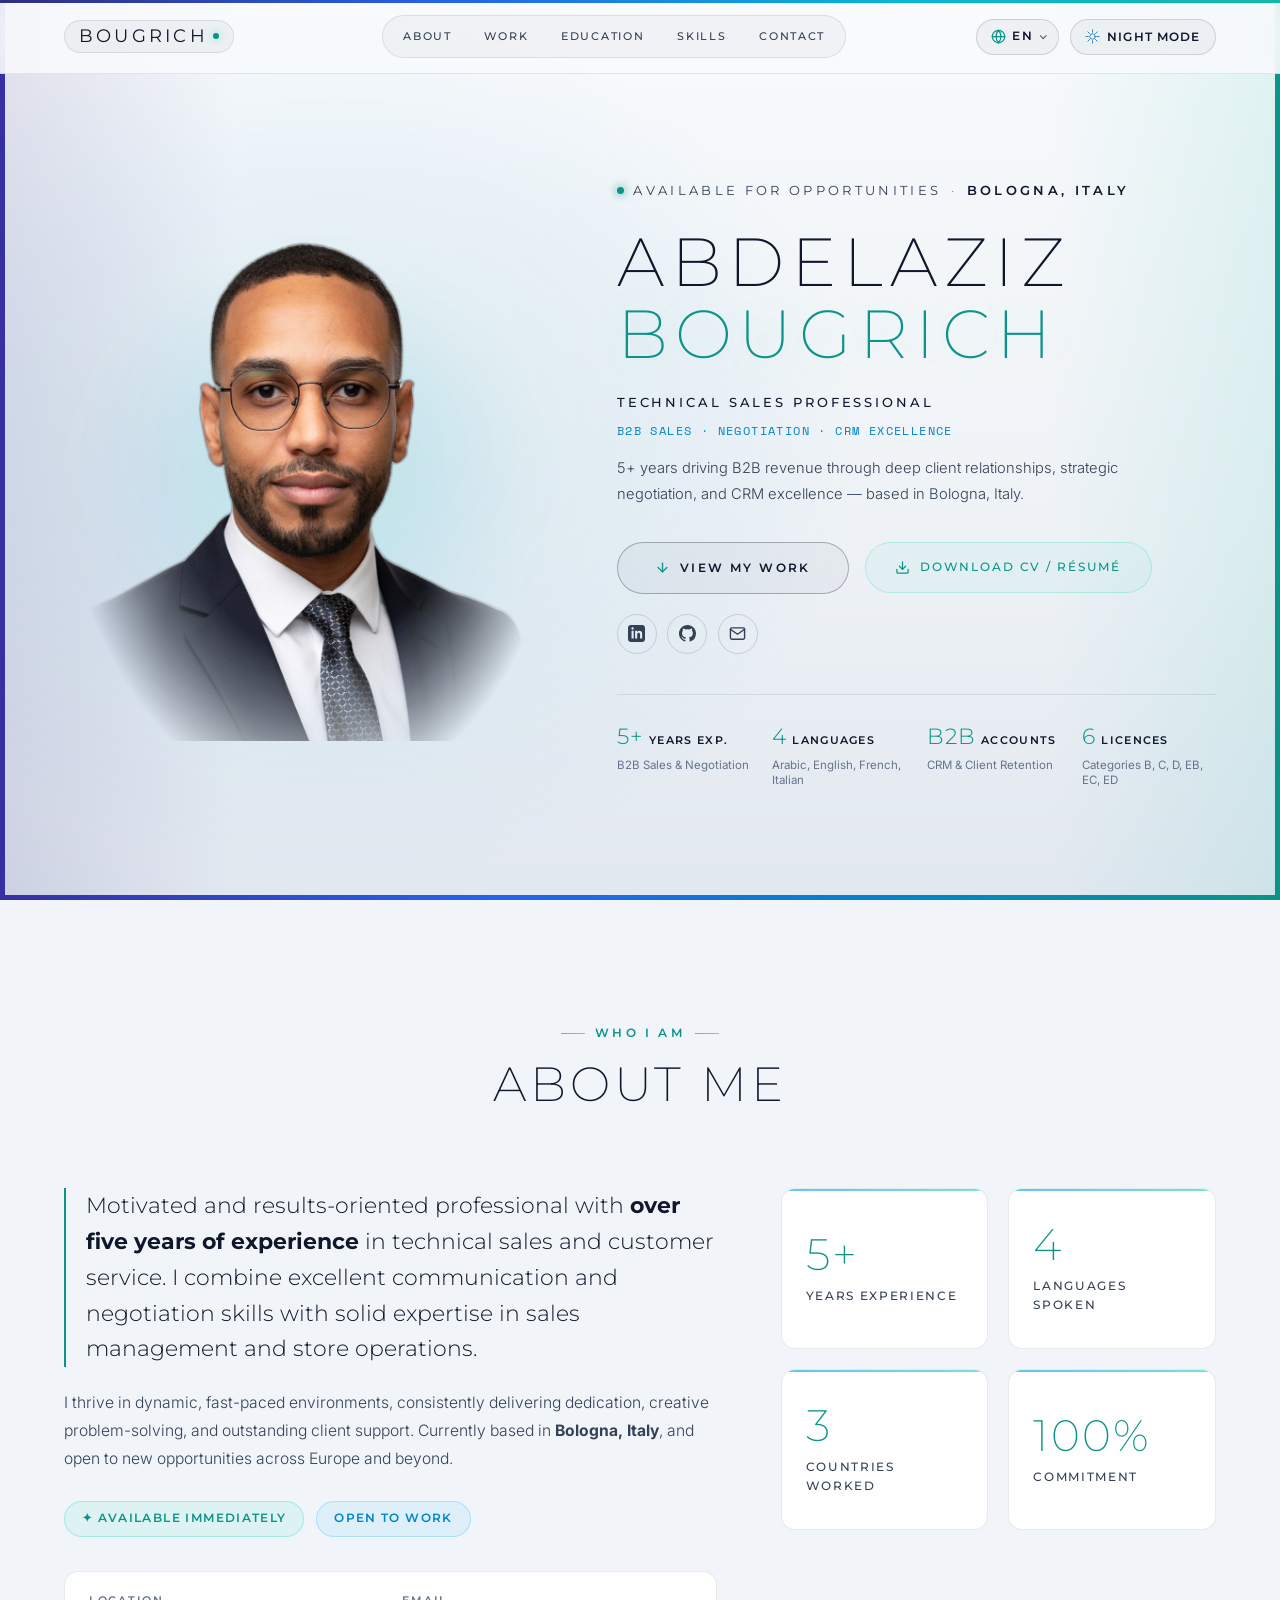
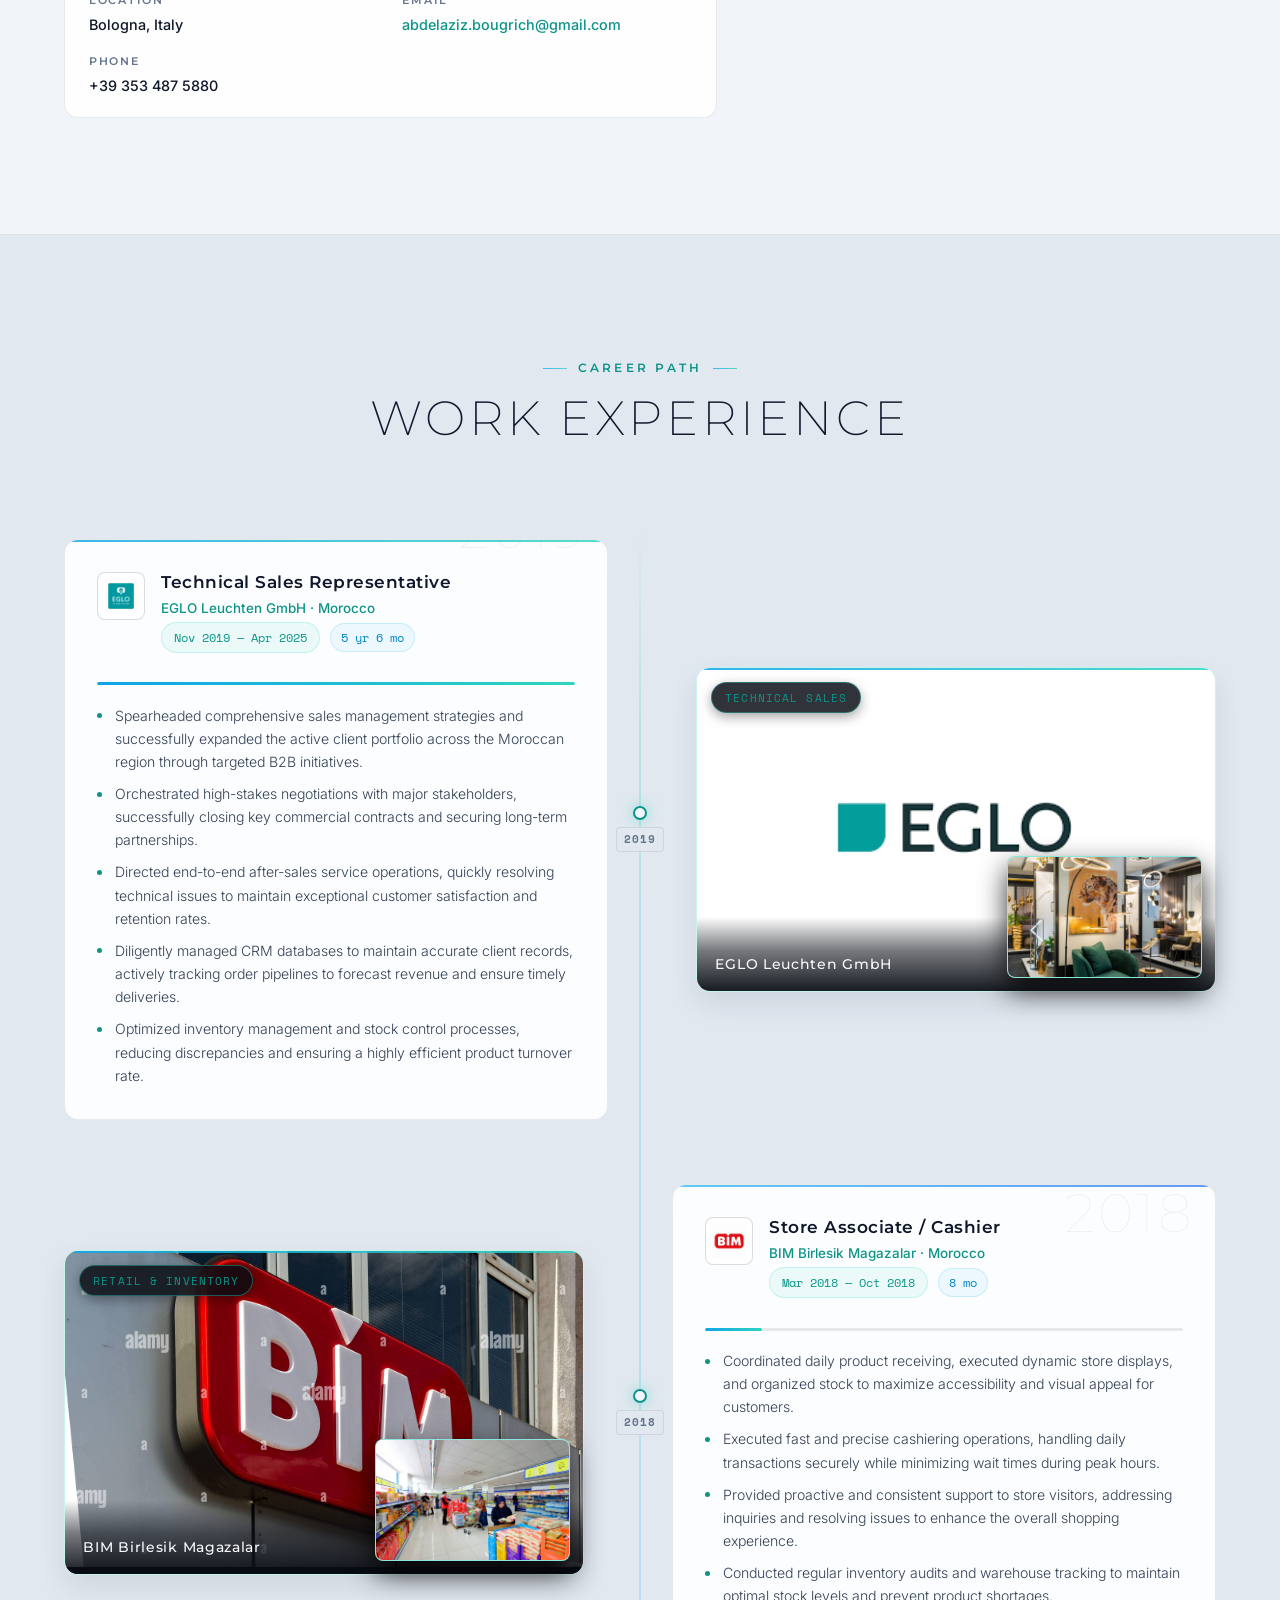
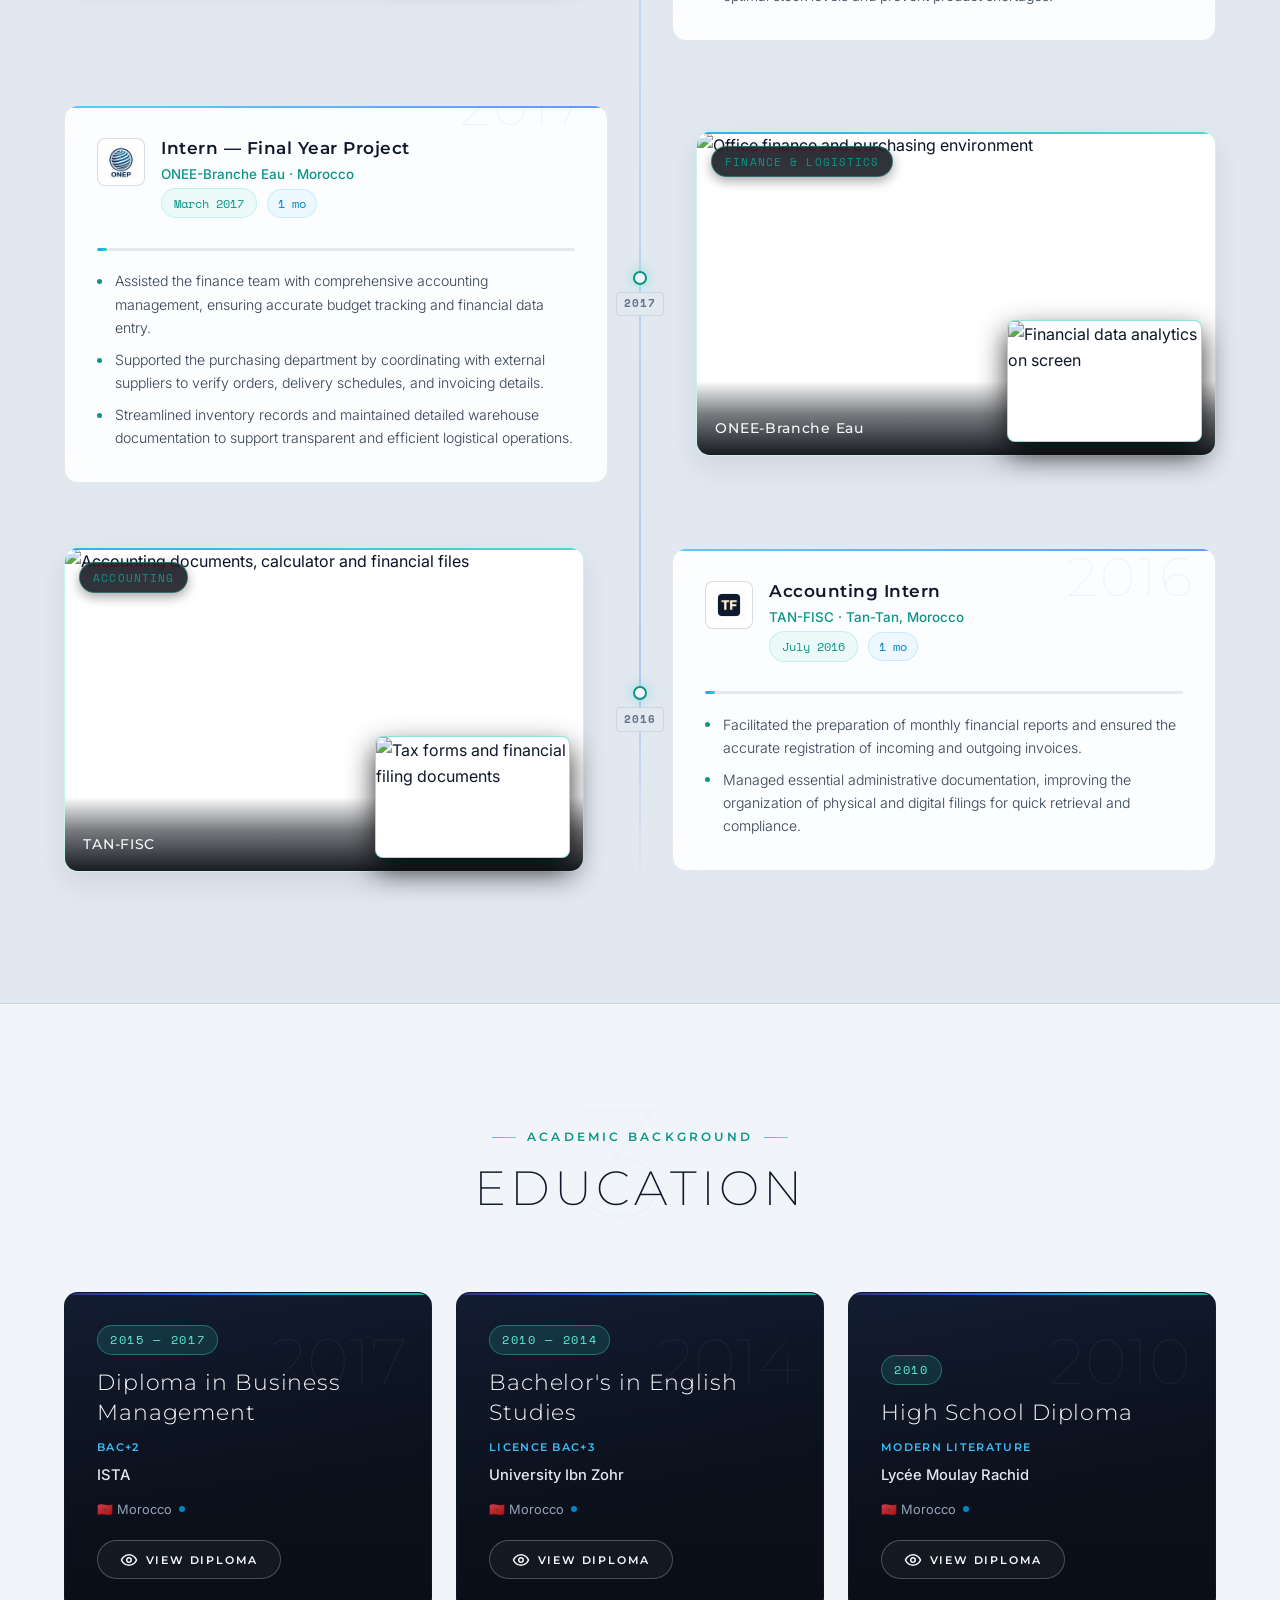
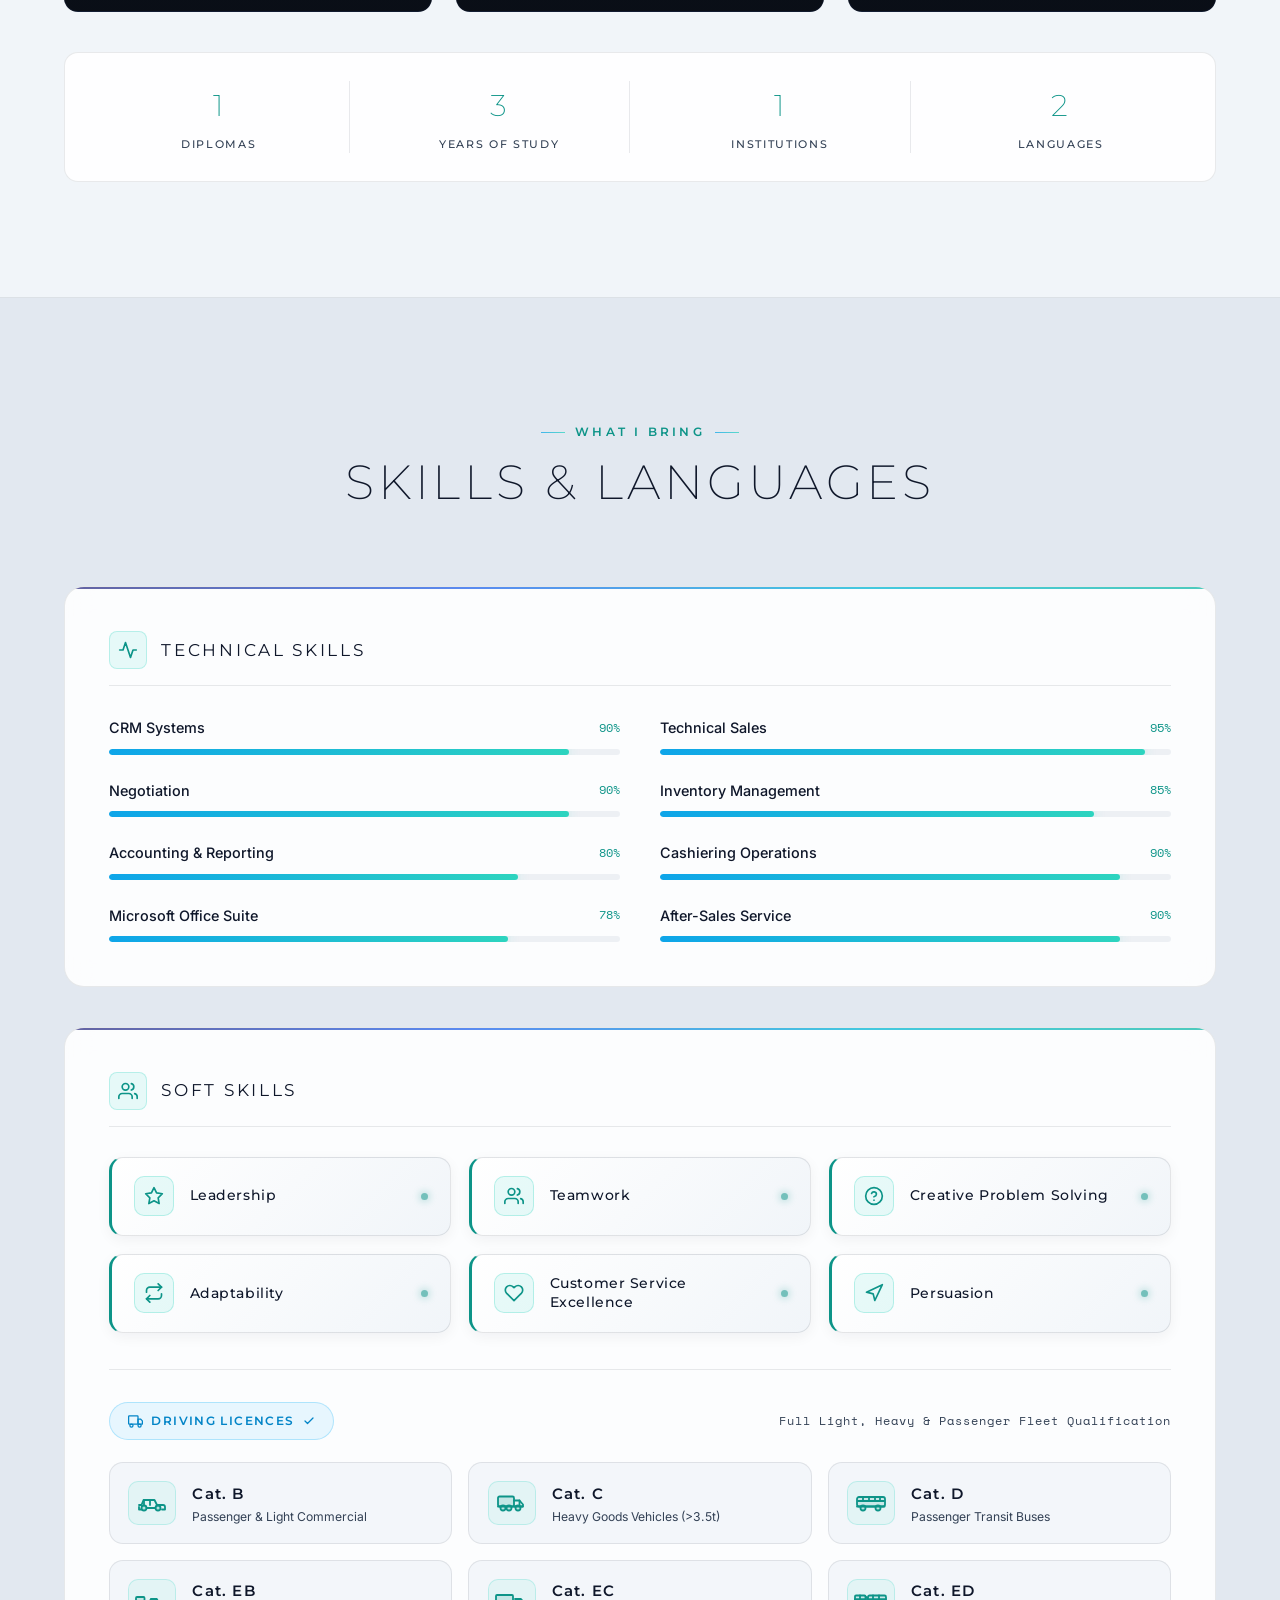
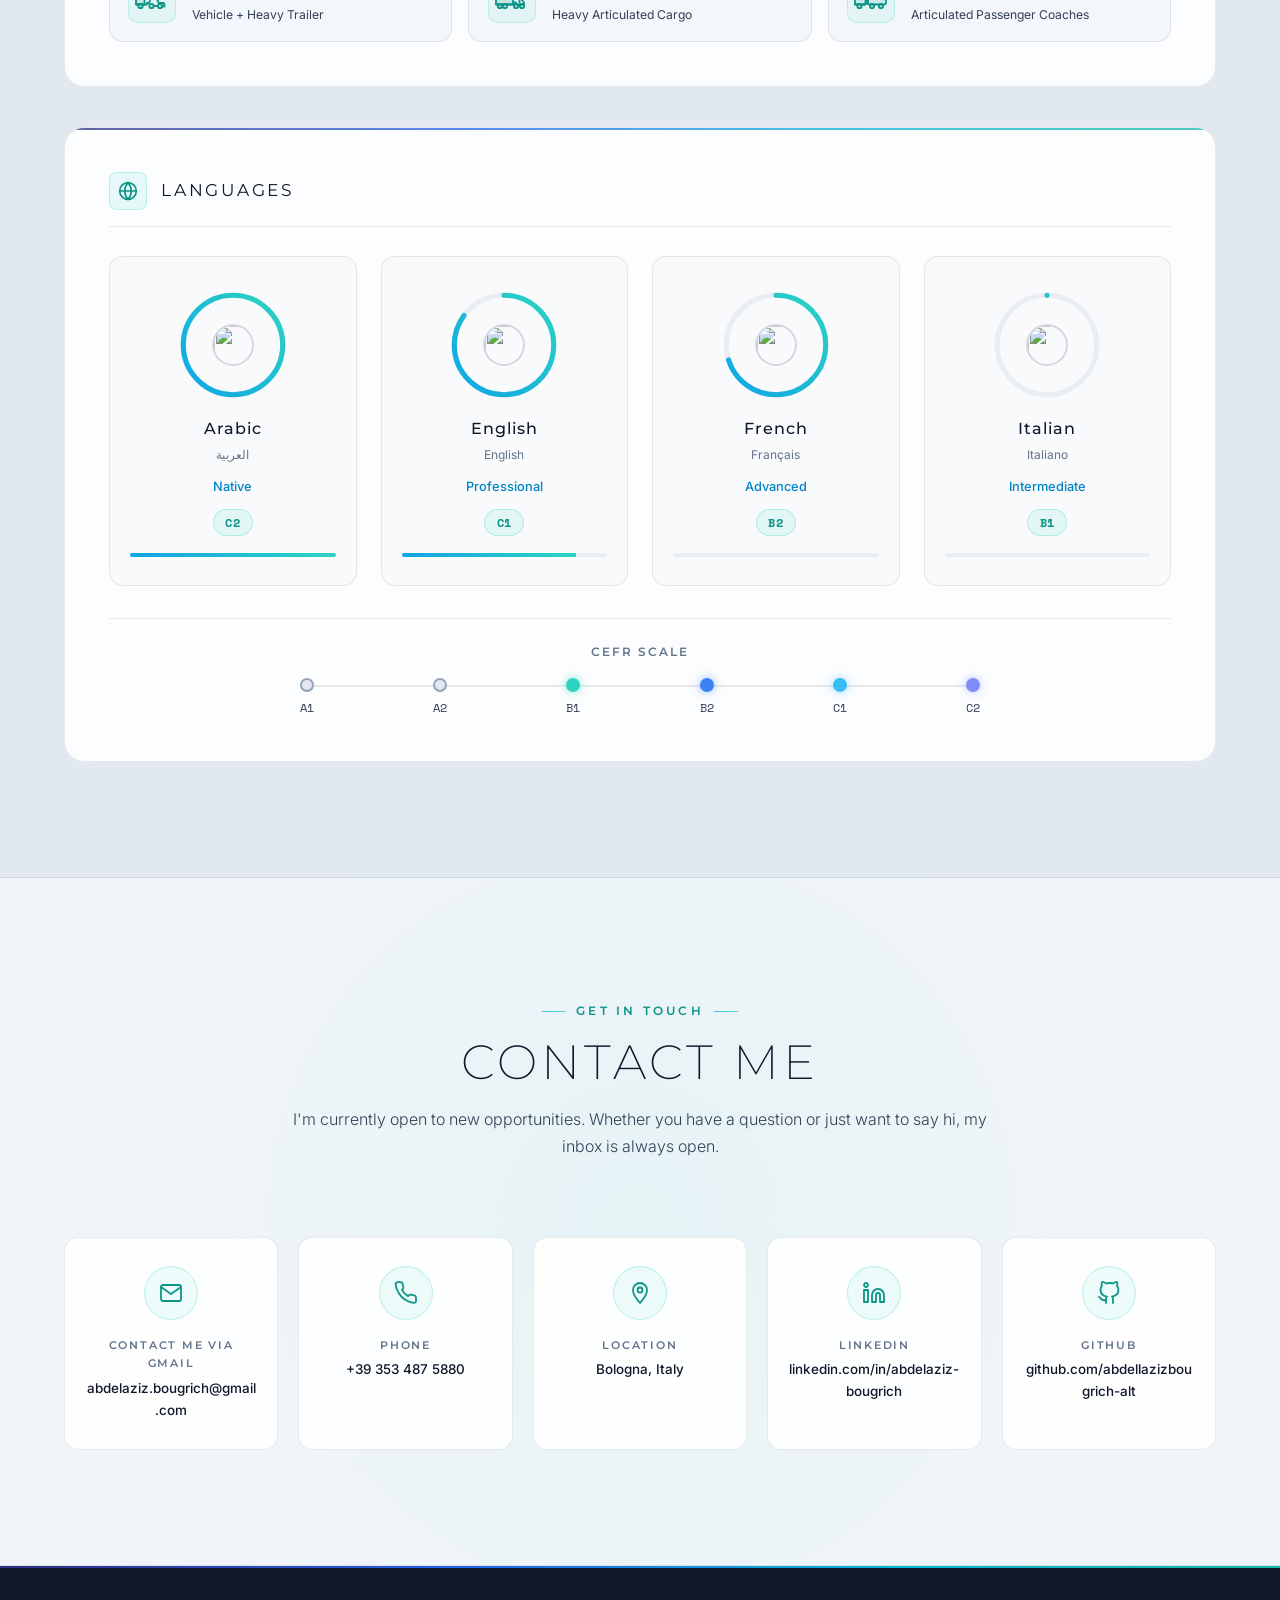
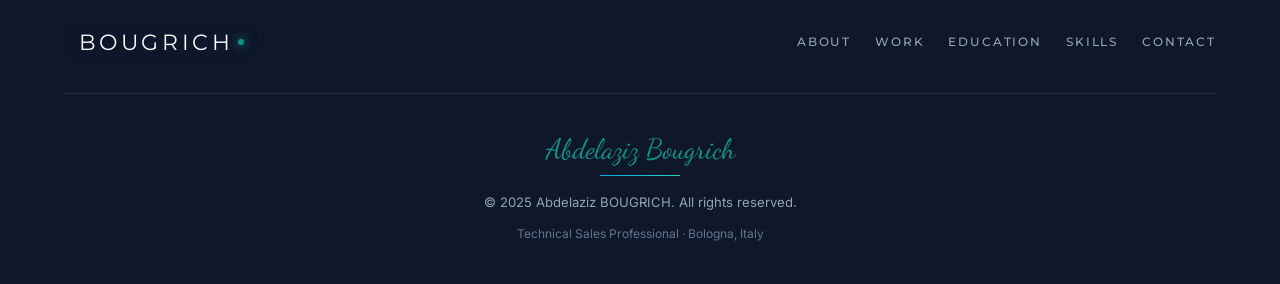
==== commit 8f333122: "up" ====
--- a/index.html
+++ b/index.html
@@ -62,6 +62,7 @@
           <ul class="nav-links" id="nav-links" role="list">
             <li><a href="#about" class="nav-link" data-i18n="nav.about">About</a></li>
             <li><a href="#experience" class="nav-link" data-i18n="nav.experience">Work</a></li>
+            <li><a href="#education" class="nav-link" data-i18n="nav.education">Education</a></li>
             <li><a href="#skills" class="nav-link" data-i18n="nav.skills">Skills</a></li>
             <li><a href="#contact" class="nav-link" data-i18n="nav.contact">Contact</a></li>
           </ul>
@@ -73,8 +74,8 @@
         <div class="lang-dropdown-wrapper" id="lang-dropdown-wrapper">
           <button class="lang-toggle-btn" id="lang-toggle-btn" aria-label="Select Language"
             aria-haspopup="true" aria-expanded="false" title="Change Language">
-            <svg viewBox="0 0 24 24" fill="none" stroke="currentColor" stroke-width="2" stroke-linecap="round"
-              stroke-linejoin="round" class="lang-icon">
+            <svg width="15" height="15" viewBox="0 0 24 24" fill="none" stroke="currentColor" stroke-width="2" stroke-linecap="round"
+              stroke-linejoin="round" class="lang-icon" aria-hidden="true">
               <circle cx="12" cy="12" r="10"></circle>
               <line x1="2" y1="12" x2="22" y2="12"></line>
               <path d="M12 2a15.3 15.3 0 0 1 4 10 15.3 15.3 0 0 1-4 10 15.3 15.3 0 0 1-4-10 15.3 15.3 0 0 1 4-10z"></path>
@@ -808,14 +809,14 @@
                       <circle cx="5.5" cy="18.5" r="2.5"/>
                       <circle cx="18.5" cy="18.5" r="2.5"/>
                     </svg>
-                    <span class="badge-text" data-i18n="skills.driving">Permis de conduire : B, C, D, EB, EC, ED</span>
+                    <span class="badge-text" data-i18n="skills.driving">Driving Licences</span>
                     <svg width="12" height="12" viewBox="0 0 24 24" fill="none" stroke="currentColor" stroke-width="2.5"
                       stroke-linecap="round" stroke-linejoin="round" aria-hidden="true">
                       <polyline points="20 6 9 17 4 12"/>
                     </svg>
                   </span>
                 </div>
-                <p class="driving-subtext" data-i18n="skills.driving_sub">Catégories : B · C · D · EB · EC · ED</p>
+                <p class="driving-subtext" data-i18n="skills.driving_sub">Full Light, Heavy &amp; Passenger Fleet Qualification</p>
               </div>
 
               <!-- 6 Category Cards Grid with Official Licence Card Pictograms -->
@@ -835,7 +836,7 @@
                   </div>
                   <div class="cat-card-info">
                     <div class="cat-code">Cat. B</div>
-                    <div class="cat-desc" data-i18n="licence.b">Cat. B · Voitures & Véhicules Légers</div>
+                    <div class="cat-desc" data-i18n="licence.b">Passenger &amp; Light Commercial</div>
                   </div>
                 </div>
 
@@ -857,7 +858,7 @@
                   </div>
                   <div class="cat-card-info">
                     <div class="cat-code">Cat. C</div>
-                    <div class="cat-desc" data-i18n="licence.c">Cat. C · Poids Lourds & Camions (>3.5t)</div>
+                    <div class="cat-desc" data-i18n="licence.c">Heavy Goods Vehicles (&gt;3.5t)</div>
                   </div>
                 </div>
 
@@ -880,7 +881,7 @@
                   </div>
                   <div class="cat-card-info">
                     <div class="cat-code">Cat. D</div>
-                    <div class="cat-desc" data-i18n="licence.d">Cat. D · Autocars & Autobus de Voyageurs</div>
+                    <div class="cat-desc" data-i18n="licence.d">Passenger Transit Buses</div>
                   </div>
                 </div>
 
@@ -901,7 +902,7 @@
                   </div>
                   <div class="cat-card-info">
                     <div class="cat-code">Cat. EB</div>
-                    <div class="cat-desc" data-i18n="licence.eb">Cat. EB · Véhicule avec Remorque Lourde</div>
+                    <div class="cat-desc" data-i18n="licence.eb">Vehicle + Heavy Trailer</div>
                   </div>
                 </div>
 
@@ -925,7 +926,7 @@
                   </div>
                   <div class="cat-card-info">
                     <div class="cat-code">Cat. EC</div>
-                    <div class="cat-desc" data-i18n="licence.ec">Cat. EC · Ensembles Articulés & Semi-Remorques</div>
+                    <div class="cat-desc" data-i18n="licence.ec">Heavy Articulated Cargo</div>
                   </div>
                 </div>
 
@@ -950,7 +951,7 @@
                   </div>
                   <div class="cat-card-info">
                     <div class="cat-code">Cat. ED</div>
-                    <div class="cat-desc" data-i18n="licence.ed">Cat. ED · Autobus & Cars Articulés</div>
+                    <div class="cat-desc" data-i18n="licence.ed">Articulated Passenger Coaches</div>
                   </div>
                 </div>
               </div>
--- a/style.css
+++ b/style.css
@@ -309,27 +309,28 @@
   width: 100%;
   height: var(--header-height);
   z-index: 1000;
-  background: rgba(9, 13, 20, 0.84);
+  background: rgba(9, 13, 20, 0.86);
   backdrop-filter: blur(18px);
   -webkit-backdrop-filter: blur(18px);
-  border-bottom: 1px solid rgba(148, 163, 184, 0.12);
+  border-bottom: 1px solid rgba(148, 163, 184, 0.14);
   transition: background-color 0.3s ease, box-shadow 0.3s ease, border-color 0.3s ease;
 }
 
 [data-theme="light"] #header {
-  background: rgba(248, 250, 252, 0.88);
+  background: rgba(248, 250, 252, 0.9);
   border-bottom: 1px solid rgba(15, 23, 42, 0.09);
 }
 
 #header.scrolled {
   background: rgba(9, 13, 20, 0.95);
   box-shadow: 0 10px 30px rgba(0, 0, 0, 0.45);
-  border-bottom-color: rgba(45, 212, 191, 0.22);
+  border-bottom-color: rgba(45, 212, 191, 0.24);
 }
 
 [data-theme="light"] #header.scrolled {
   background: rgba(255, 255, 255, 0.96);
   box-shadow: 0 8px 24px rgba(15, 23, 42, 0.08);
+  border-bottom-color: rgba(14, 165, 233, 0.22);
 }
 
 /* Top Cold Gradient Stripe (Matches Uploaded Image Top Border) */
@@ -351,34 +352,53 @@
   display: flex;
   align-items: center;
   justify-content: space-between;
-  gap: 1.5rem;
+  gap: 1.25rem;
 }
 
 .nav-col-left {
   display: flex;
   align-items: center;
-  gap: clamp(1.5rem, 3.5vw, 3.25rem);
+  justify-content: space-between;
+  gap: clamp(1.25rem, 3vw, 2.5rem);
   flex: 1;
+  min-width: 0;
 }
 
 .nav-logo-wrapper {
   display: flex;
   align-items: center;
+  flex-shrink: 0;
 }
 
 .nav-logo {
   display: inline-flex;
-  align-items: baseline;
+  align-items: center;
+  padding: 0.38rem 0.85rem;
+  border-radius: var(--radius-pill);
+  border: 1px solid rgba(148, 163, 184, 0.14);
+  background: rgba(15, 23, 42, 0.45);
   font-family: var(--font-display);
-  font-size: 1.35rem;
-  font-weight: 300;
-  letter-spacing: 0.16em;
+  font-size: 1.15rem;
+  font-weight: 400;
+  letter-spacing: 0.18em;
   text-transform: uppercase;
   color: var(--text-primary);
+  transition: border-color var(--transition-fast), background-color var(--transition-fast), transform var(--transition-fast);
+}
+
+[data-theme="light"] .nav-logo {
+  background: rgba(15, 23, 42, 0.04);
+  border-color: rgba(15, 23, 42, 0.1);
+}
+
+.nav-logo:hover {
+  border-color: rgba(45, 212, 191, 0.45);
+  background: rgba(45, 212, 191, 0.07);
 }
 
 .logo-initials {
-  font-weight: 300;
+  font-weight: 400;
+  line-height: 1;
 }
 
 .logo-dot {
@@ -388,59 +408,91 @@
   margin-left: 5px;
   border-radius: 50%;
   background: var(--cold-teal);
-  box-shadow: 0 0 10px rgba(45, 212, 191, 0.65);
+  box-shadow: 0 0 10px rgba(45, 212, 191, 0.75);
   flex-shrink: 0;
 }
 
 .nav-links-wrapper {
   display: flex;
   align-items: center;
+  margin: 0 auto;
 }
 
 .nav-links {
   display: flex;
   align-items: center;
-  gap: clamp(1.1rem, 2.2vw, 2rem);
+  gap: 0.25rem;
+  padding: 0.28rem 0.35rem;
+  border-radius: var(--radius-pill);
+  background: rgba(15, 23, 42, 0.45);
+  border: 1px solid rgba(148, 163, 184, 0.14);
+}
+
+[data-theme="light"] .nav-links {
+  background: rgba(15, 23, 42, 0.035);
+  border-color: rgba(15, 23, 42, 0.09);
 }
 
 .nav-link {
   position: relative;
+  display: inline-flex;
+  align-items: center;
+  justify-content: center;
   font-family: var(--font-display);
-  font-size: 0.73rem;
+  font-size: 0.71rem;
   font-weight: 500;
-  letter-spacing: 0.18em;
+  letter-spacing: 0.15em;
   text-transform: uppercase;
   color: var(--text-secondary);
-  padding: 0.4rem 0;
-  transition: color var(--transition-fast);
+  padding: 0.44rem 0.9rem;
+  border-radius: var(--radius-pill);
+  white-space: nowrap;
+  transition: color var(--transition-fast), background-color var(--transition-fast);
 }
 
 .nav-link::after {
   content: '';
   position: absolute;
-  bottom: 0;
-  left: 0;
+  bottom: 4px;
+  left: 50%;
+  transform: translateX(-50%);
   width: 0;
   height: 1.5px;
+  border-radius: 2px;
   background: var(--grad-cold-bar);
   transition: width 0.28s cubic-bezier(0.16, 1, 0.3, 1);
 }
 
-.nav-link:hover,
+.nav-link:hover {
+  color: var(--text-primary);
+  background: rgba(255, 255, 255, 0.04);
+}
+
+[data-theme="light"] .nav-link:hover {
+  background: rgba(15, 23, 42, 0.05);
+}
+
 .nav-link.active {
-  color: var(--text-primary);
+  color: var(--cold-teal);
+  background: rgba(45, 212, 191, 0.1);
+}
+
+[data-theme="light"] .nav-link.active {
+  color: var(--cold-cyan-deep);
+  background: rgba(14, 165, 233, 0.1);
 }
 
 .nav-link:hover::after,
 .nav-link.active::after {
-  width: 100%;
+  width: 45%;
 }
 
 /* Right Controls Column */
 .nav-col-right {
   display: flex;
   align-items: center;
-  gap: 0.75rem;
+  gap: 0.65rem;
+  flex-shrink: 0;
 }
 
 /* Language Switcher */
@@ -451,17 +503,20 @@
 .lang-toggle-btn {
   display: inline-flex;
   align-items: center;
-  gap: 0.45rem;
+  justify-content: center;
+  gap: 0.42rem;
   height: 36px;
-  padding: 0 0.9rem;
+  padding: 0 0.85rem;
   border-radius: var(--radius-pill);
   border: 1px solid var(--border-light);
-  background: rgba(255, 255, 255, 0.03);
+  background: rgba(15, 23, 42, 0.45);
   color: var(--text-primary);
   font-family: var(--font-display);
   font-size: 0.72rem;
   font-weight: 600;
-  letter-spacing: 0.12em;
+  letter-spacing: 0.1em;
+  text-transform: uppercase;
+  white-space: nowrap;
   transition: all var(--transition-fast);
 }
 
@@ -469,22 +524,47 @@
   background: rgba(15, 23, 42, 0.04);
 }
 
-.lang-toggle-btn:hover {
+.lang-toggle-btn::after {
+  content: '';
+  width: 5px;
+  height: 5px;
+  border-right: 1.5px solid currentColor;
+  border-bottom: 1.5px solid currentColor;
+  transform: rotate(45deg) translateY(-1px);
+  opacity: 0.7;
+  transition: transform 0.2s ease;
+}
+
+.lang-toggle-btn[aria-expanded="true"]::after {
+  transform: rotate(-135deg) translateY(-1px);
+}
+
+.lang-toggle-btn:hover,
+.lang-toggle-btn[aria-expanded="true"] {
   border-color: var(--cold-teal);
   color: var(--cold-teal);
-  background: rgba(45, 212, 191, 0.08);
+  background: rgba(45, 212, 191, 0.1);
 }
 
 .lang-icon {
+  width: 15px;
+  height: 15px;
   color: var(--cold-teal);
   flex-shrink: 0;
+}
+
+#current-lang-display {
+  text-transform: uppercase;
+  font-weight: 600;
+  letter-spacing: 0.1em;
+  line-height: 1;
 }
 
 .lang-dropdown-menu {
   position: absolute;
   top: calc(100% + 8px);
   right: 0;
-  min-width: 150px;
+  min-width: 156px;
   background: var(--bg-card-solid);
   border: 1px solid var(--border-light);
   border-radius: var(--radius-md);
@@ -492,23 +572,24 @@
   padding: 0.4rem;
   opacity: 0;
   visibility: hidden;
+  pointer-events: none;
   transform: translateY(-6px);
-  transition: all 0.2s ease;
+  transition: opacity 0.2s ease, transform 0.2s ease, visibility 0.2s ease;
   z-index: 1010;
 }
 
 .lang-dropdown-menu.open,
-.lang-dropdown-wrapper.open .lang-dropdown-menu,
-.lang-dropdown-wrapper:focus-within .lang-dropdown-menu {
+.lang-dropdown-wrapper.open .lang-dropdown-menu {
   opacity: 1;
   visibility: visible;
+  pointer-events: auto;
   transform: translateY(0);
 }
 
 .lang-option {
   display: flex;
   align-items: center;
-  gap: 0.5rem;
+  gap: 0.55rem;
   width: 100%;
   padding: 0.55rem 0.75rem;
   border-radius: var(--radius-sm);
@@ -529,18 +610,20 @@
 .theme-mode-btn {
   display: inline-flex;
   align-items: center;
+  justify-content: center;
   gap: 0.45rem;
   height: 36px;
-  padding: 0 0.95rem;
+  padding: 0 0.9rem;
   border-radius: var(--radius-pill);
   border: 1px solid var(--border-light);
-  background: rgba(255, 255, 255, 0.03);
+  background: rgba(15, 23, 42, 0.45);
   color: var(--text-primary);
   font-family: var(--font-display);
   font-size: 0.72rem;
   font-weight: 600;
   letter-spacing: 0.1em;
   text-transform: uppercase;
+  white-space: nowrap;
   transition: all var(--transition-fast);
 }
 
@@ -551,7 +634,7 @@
 .theme-mode-btn:hover {
   border-color: var(--cold-cyan);
   color: var(--cold-cyan);
-  background: rgba(56, 189, 248, 0.08);
+  background: rgba(56, 189, 248, 0.1);
 }
 
 .theme-icon-slot {
@@ -561,11 +644,14 @@
   display: inline-flex;
   align-items: center;
   justify-content: center;
+  flex-shrink: 0;
 }
 
 .theme-icon {
   position: absolute;
   inset: 0;
+  width: 15px;
+  height: 15px;
   transition: opacity 0.25s ease, transform 0.25s ease;
 }
 
@@ -2904,13 +2990,30 @@
   }
 }
 
-@media (max-width: 768px) {
+@media (max-width: 980px) {
+  .theme-btn-text {
+    display: none;
+  }
+
+  .theme-mode-btn {
+    width: 36px;
+    padding: 0;
+  }
+
+  .nav-link {
+    padding: 0.42rem 0.72rem;
+    font-size: 0.68rem;
+  }
+}
+
+@media (max-width: 860px) {
   .hamburger {
     display: flex;
   }
 
   .nav-links-wrapper {
     position: static;
+    margin: 0;
   }
 
   .nav-links {
@@ -2919,6 +3022,8 @@
     left: 0;
     right: 0;
     background: var(--bg-card-solid);
+    border-radius: 0 0 var(--radius-md) var(--radius-md);
+    border: none;
     border-bottom: 1px solid var(--border-light);
     padding: 1.5rem;
     flex-direction: column;
@@ -2927,21 +3032,21 @@
     width: 100%;
     opacity: 0;
     visibility: hidden;
+    pointer-events: none;
     transform: translateY(-10px);
-    transition: all 0.25s ease;
+    transition: opacity 0.25s ease, transform 0.25s ease, visibility 0.25s ease;
     box-shadow: var(--shadow-md);
   }
 
   .nav-links.open {
     opacity: 1;
     visibility: visible;
+    pointer-events: auto;
     transform: translateY(0);
   }
-
-  .theme-btn-text {
-    display: none;
-  }
-
+}
+
+@media (max-width: 768px) {
   .hero-metrics-grid {
     grid-template-columns: repeat(2, 1fr);
     text-align: left;
@@ -3226,11 +3331,11 @@
   }
 }
 
-/* ─── Mobile navigation: roomy, tappable full-width menu ─── */
-@media (max-width: 768px) {
+/* ─── Mobile/Tablet navigation: roomy, tappable full-width menu ─── */
+@media (max-width: 860px) {
   .nav-links {
-    gap: 0;
-    padding: 0.35rem 1.25rem 1rem;
+    gap: 0.25rem;
+    padding: 0.6rem 1.25rem 1.1rem;
     max-height: calc(100vh - var(--header-height));
     max-height: calc(100dvh - var(--header-height));
     overflow-y: auto;
@@ -3246,9 +3351,13 @@
   }
 
   .nav-link {
-    display: block;
-    padding: 0.95rem 0;
-    font-size: 0.8rem;
+    display: flex;
+    justify-content: flex-start;
+    width: 100%;
+    padding: 0.85rem 0.65rem;
+    border-radius: var(--radius-sm);
+    font-size: 0.78rem;
+    letter-spacing: 0.14em;
   }
 
   .nav-link::after {
@@ -3257,6 +3366,12 @@
 
   .nav-link.active {
     color: var(--cold-teal);
+    background: rgba(45, 212, 191, 0.1);
+  }
+
+  [data-theme="light"] .nav-link.active {
+    color: var(--cold-cyan-deep);
+    background: rgba(14, 165, 233, 0.1);
   }
 }
 
@@ -3276,18 +3391,24 @@
   }
 
   .nav-logo {
-    font-size: 1.05rem;
-    letter-spacing: 0.1em;
+    font-size: 1rem;
+    letter-spacing: 0.12em;
+    padding: 0.34rem 0.72rem;
   }
 
   .nav-col-right {
     gap: 0.45rem;
   }
 
-  .lang-toggle-btn,
-  .theme-mode-btn {
+  .lang-toggle-btn {
     height: 34px;
     padding: 0 0.7rem;
+  }
+
+  .theme-mode-btn {
+    width: 34px;
+    height: 34px;
+    padding: 0;
   }
 
   .hamburger {
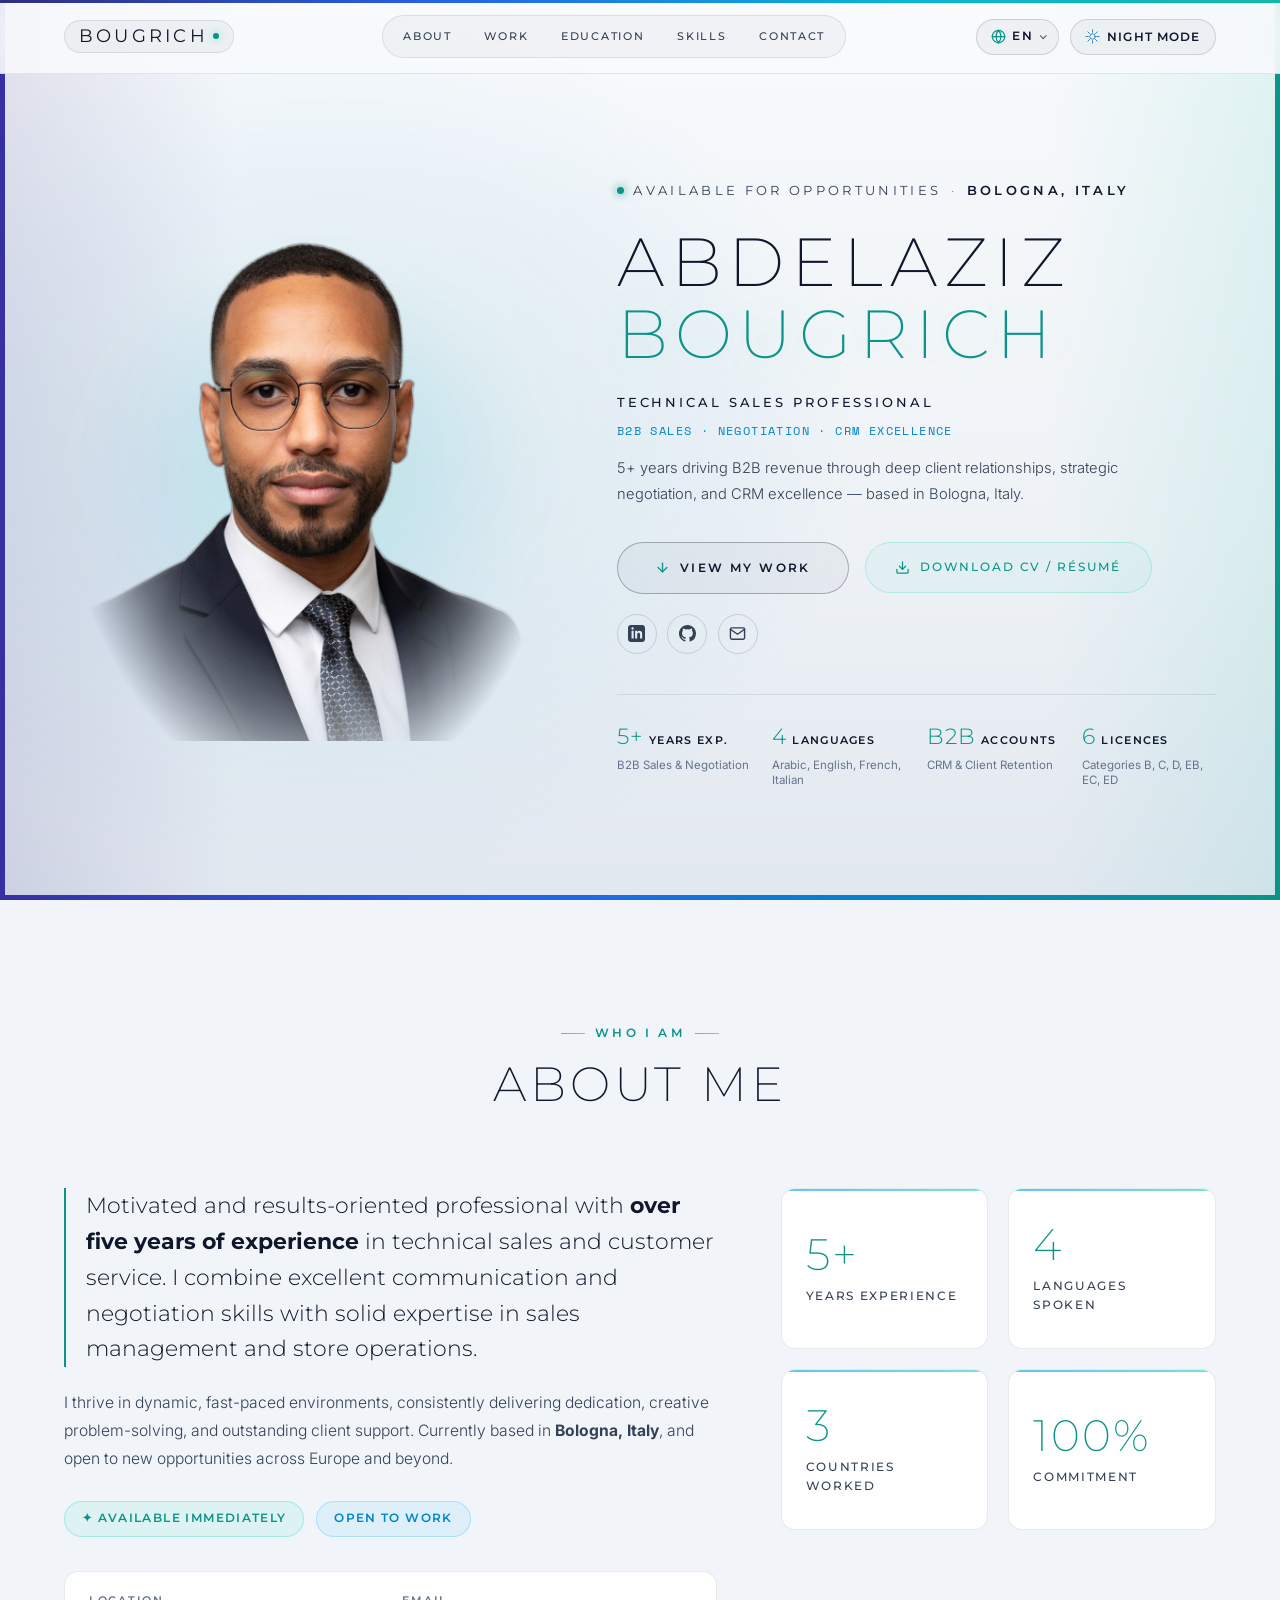
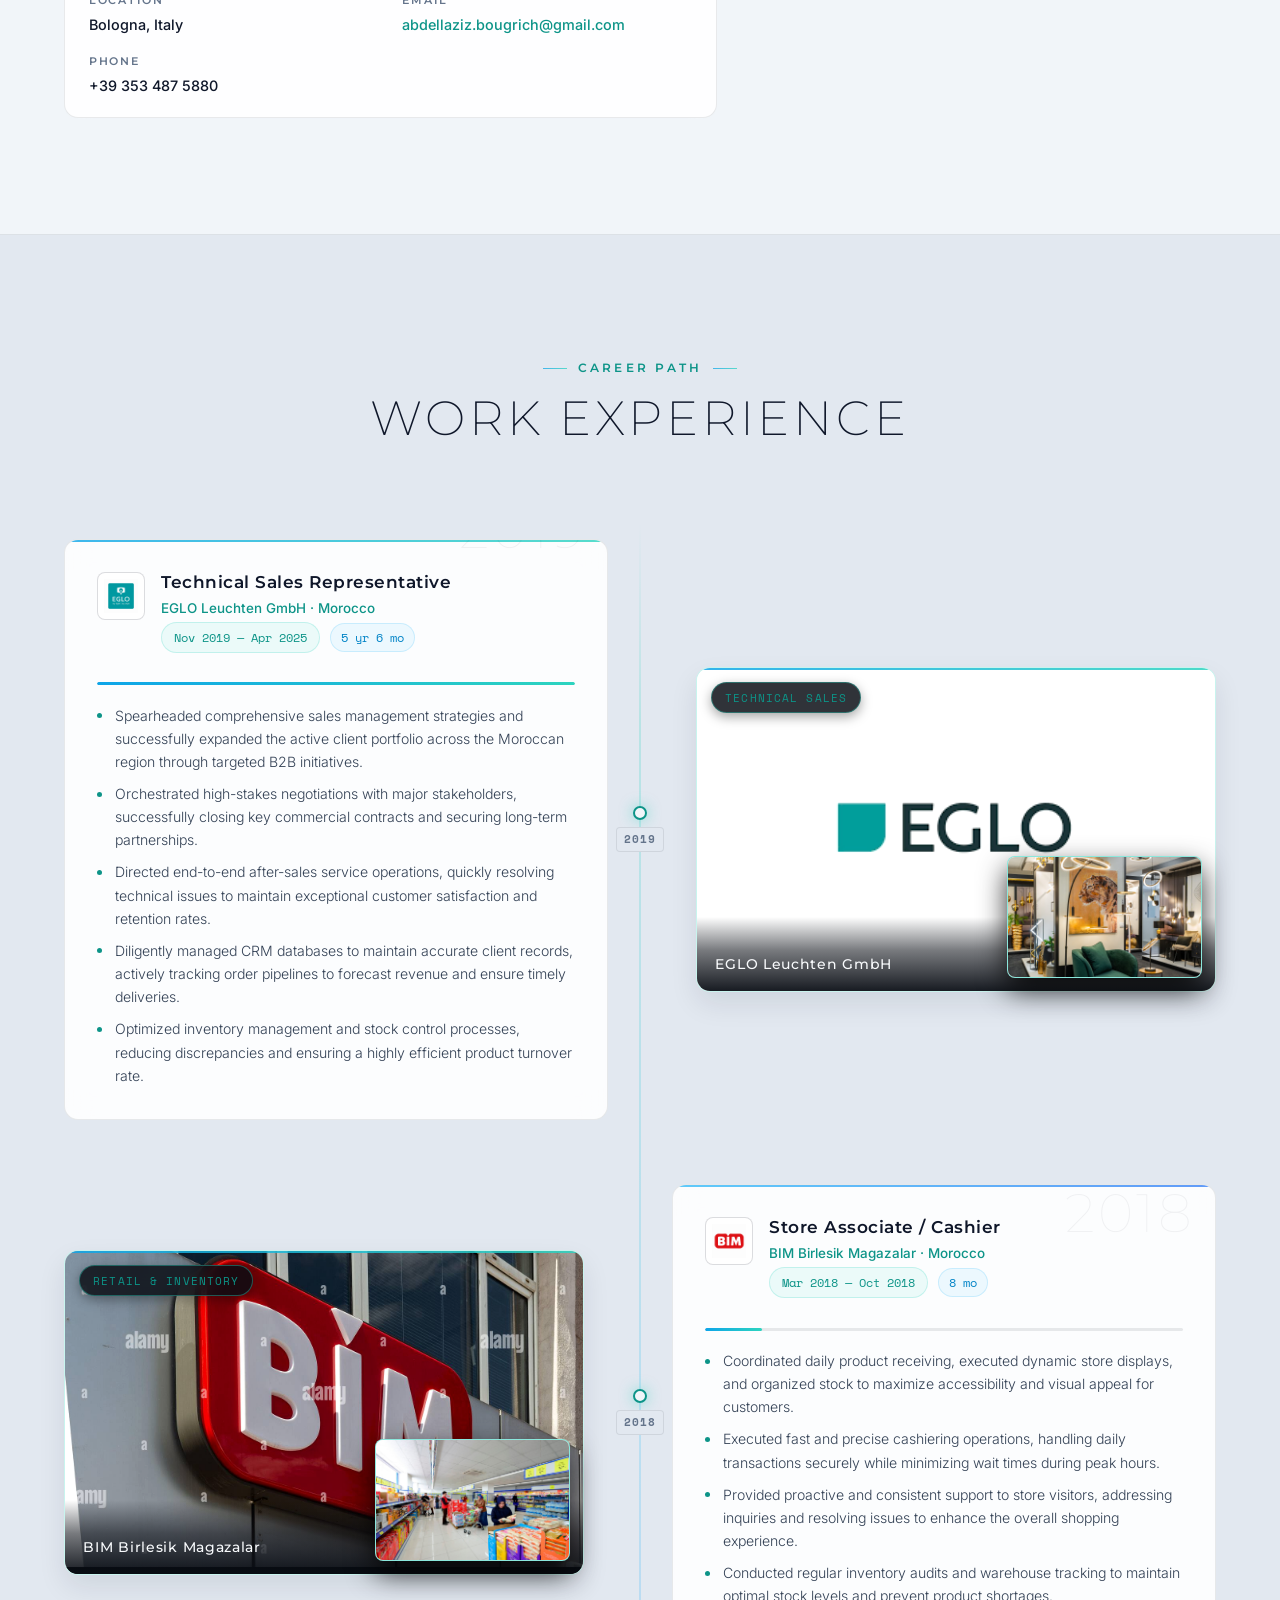
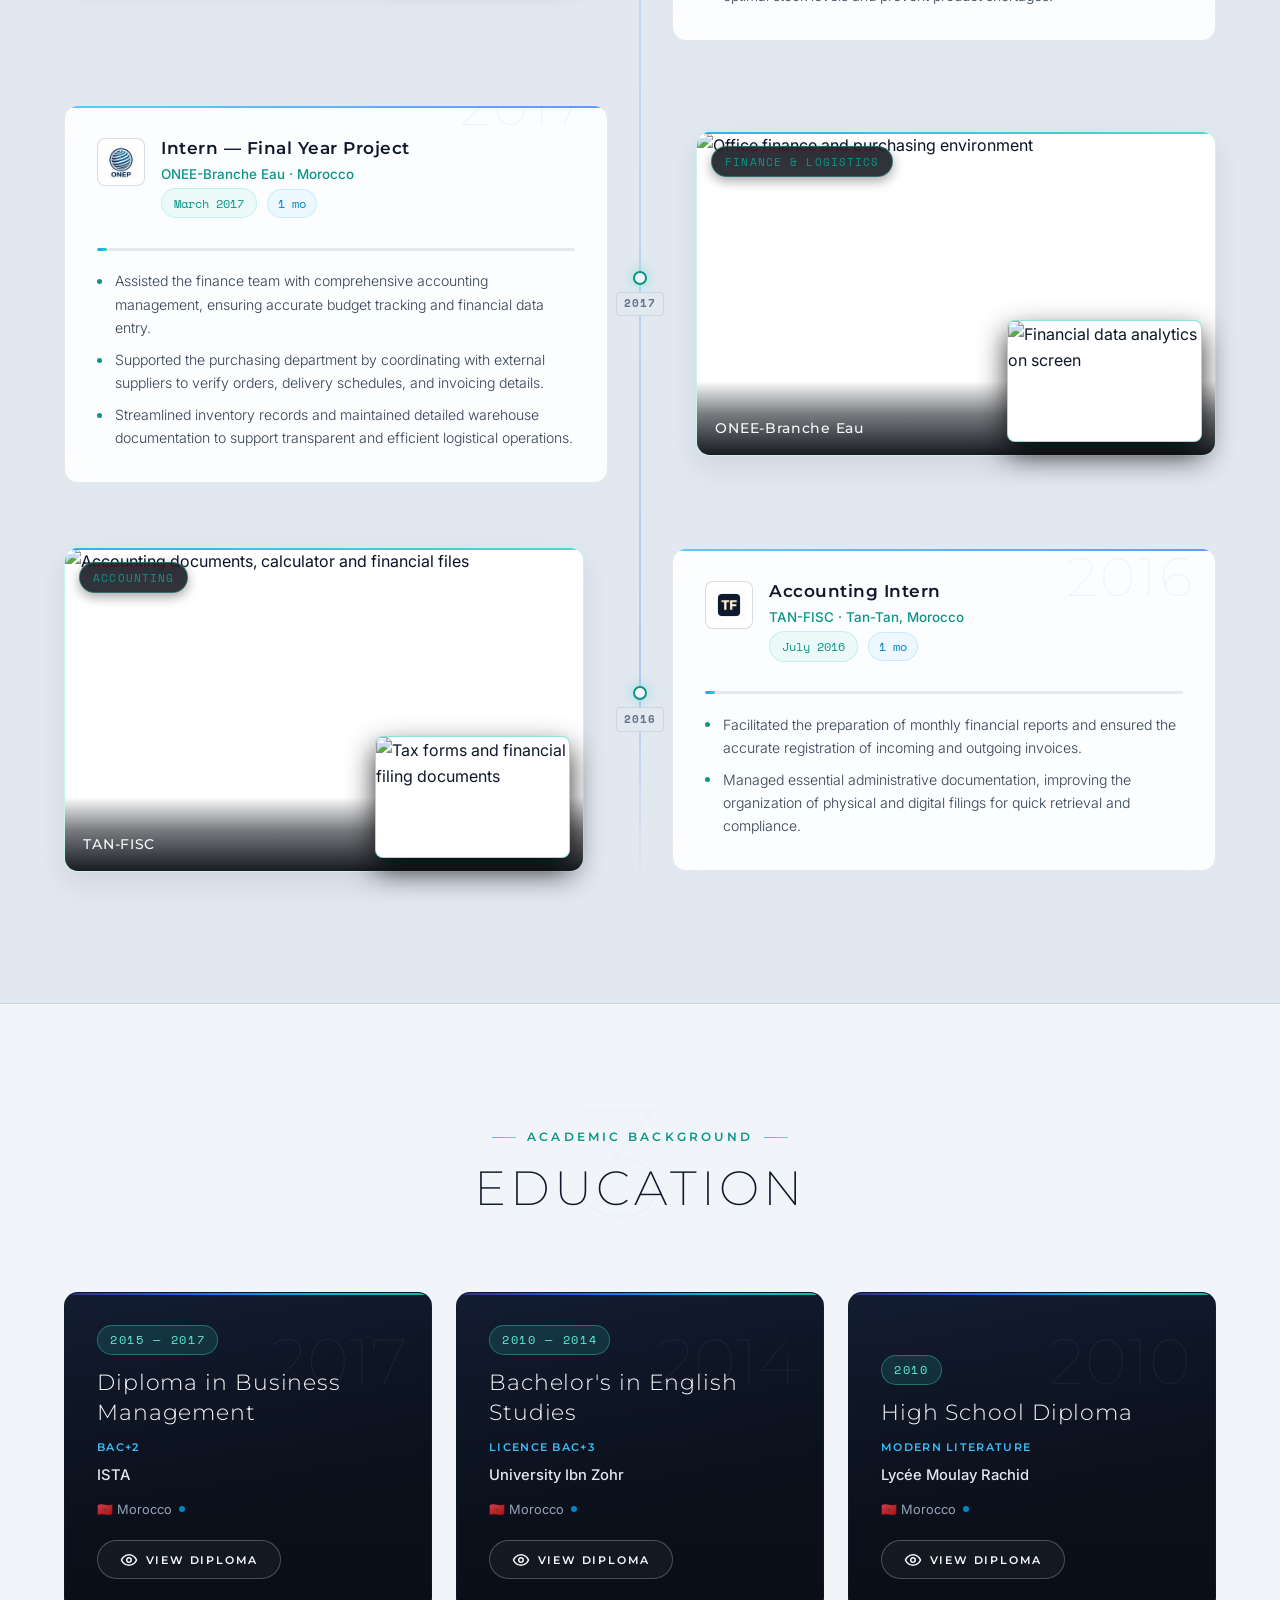
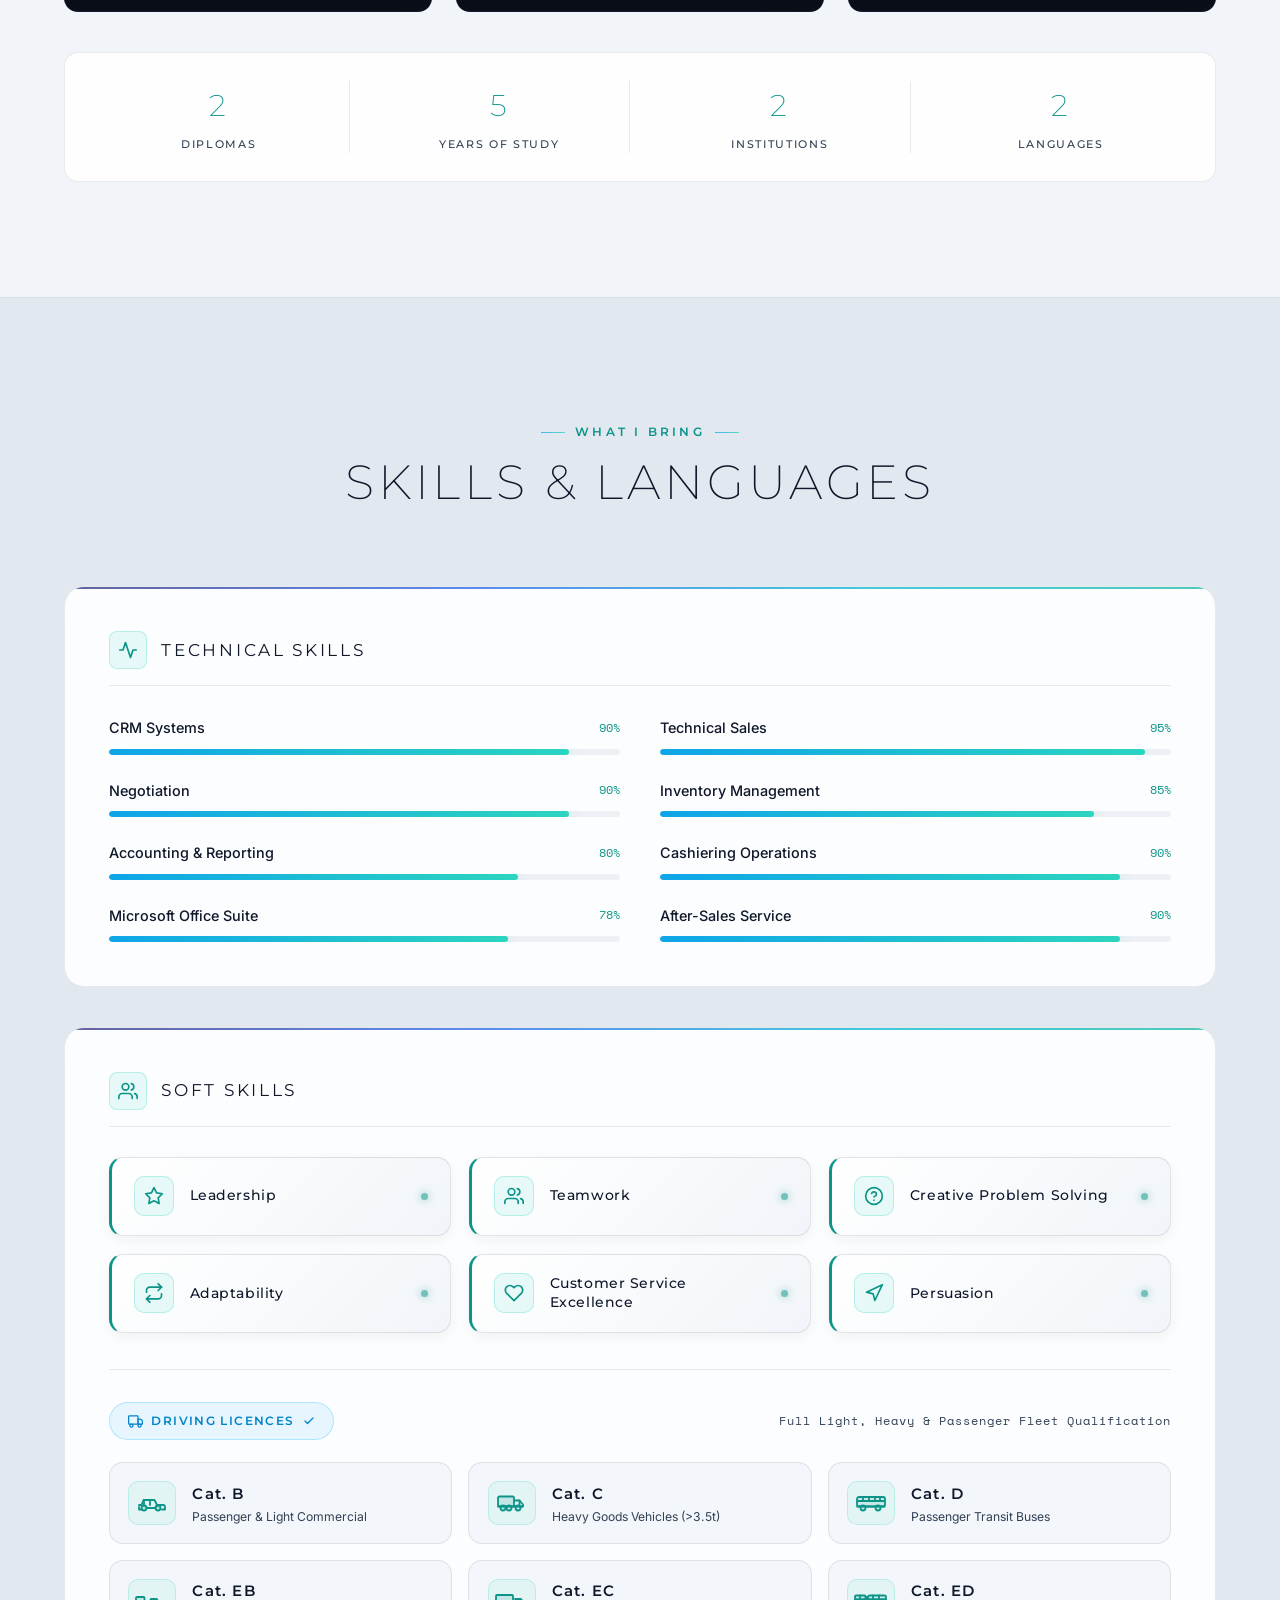
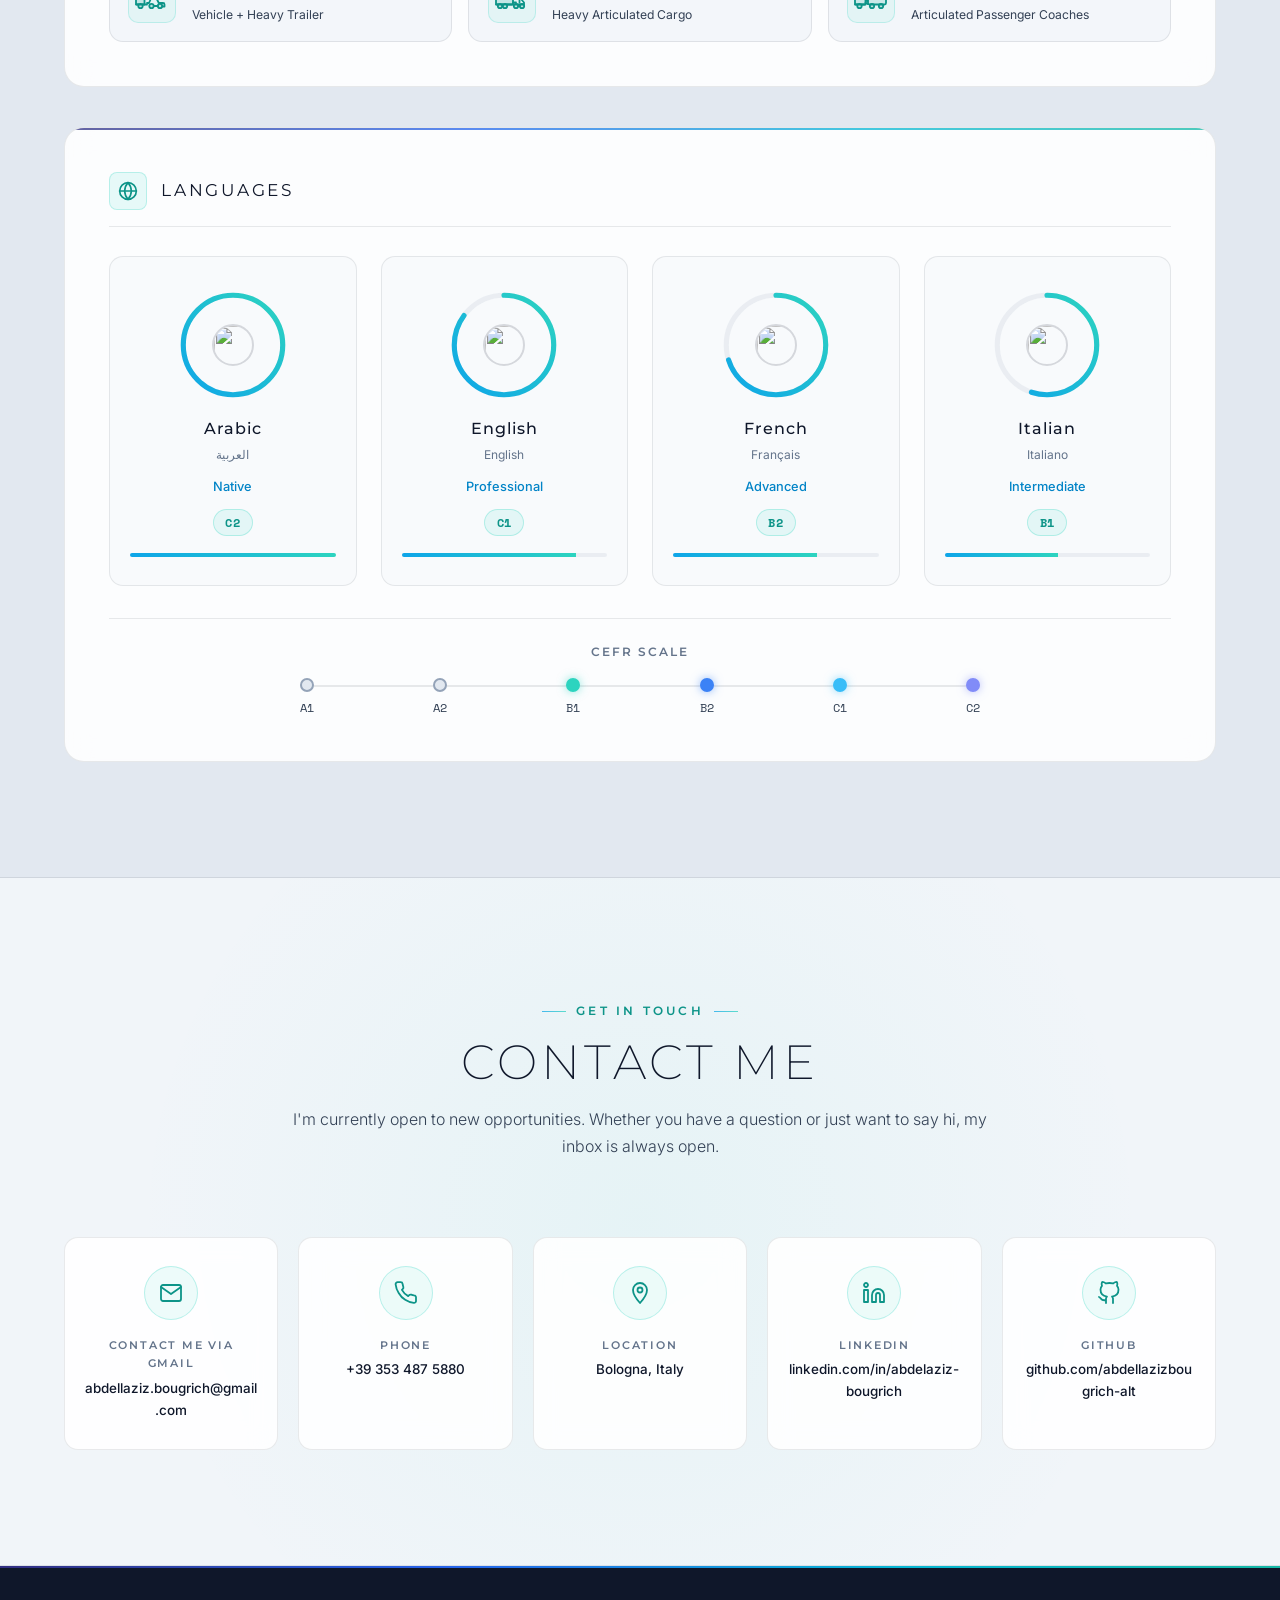
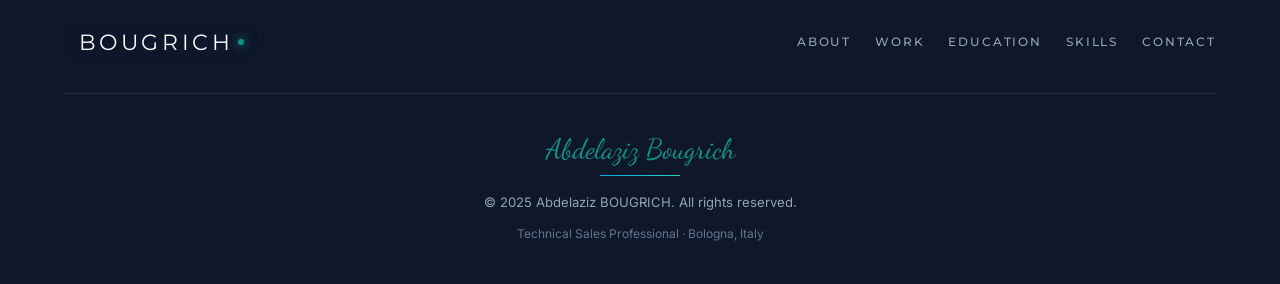
==== commit 2e44519e: "up" ====
--- a/index.html
+++ b/index.html
@@ -229,7 +229,7 @@
                   <path d="M12 0C5.37 0 0 5.37 0 12c0 5.3 3.44 9.8 8.2 11.4.6.1.8-.3.8-.6v-2c-3.34.72-4.04-1.6-4.04-1.6-.54-1.38-1.32-1.75-1.32-1.75-1.08-.74.08-.72.08-.72 1.2.08 1.82 1.22 1.82 1.22 1.06 1.82 2.78 1.3 3.46 1 .1-.77.42-1.3.76-1.6-2.67-.3-5.47-1.33-5.47-5.93 0-1.3.47-2.38 1.23-3.22-.12-.3-.53-1.52.12-3.18 0 0 1-.32 3.3 1.23a11.5 11.5 0 0 1 6 0c2.28-1.55 3.28-1.23 3.28-1.23.65 1.66.24 2.88.12 3.18.77.84 1.23 1.92 1.23 3.22 0 4.6-2.8 5.63-5.48 5.92.43.37.82 1.1.82 2.22v3.3c0 .3.2.7.8.6A12 12 0 0 0 24 12C24 5.37 18.63 0 12 0z"/>
                 </svg>
               </a>
-              <a class="hero-social-btn" href="mailto:abdelaziz.bougrich@gmail.com" aria-label="Email">
+              <a class="hero-social-btn" href="mailto:abdellaziz.bougrich@gmail.com" aria-label="Email">
                 <svg width="17" height="17" viewBox="0 0 24 24" fill="none" stroke="currentColor" stroke-width="2" stroke-linecap="round" stroke-linejoin="round" aria-hidden="true">
                   <path d="M4 4h16c1.1 0 2 .9 2 2v12c0 1.1-.9 2-2 2H4c-1.1 0-2-.9-2-2V6c0-1.1.9-2 2-2z"/>
                   <polyline points="22,6 12,13 2,6"/>
@@ -323,8 +323,8 @@
               </div>
               <div class="info-item">
                 <span class="info-label" data-i18n="about.info_email_label">Email</span>
-                <a href="mailto:abdelaziz.bougrich@gmail.com"
-                  class="info-value info-link">abdelaziz.bougrich@gmail.com</a>
+                <a href="mailto:abdellaziz.bougrich@gmail.com"
+                  class="info-value info-link">abdellaziz.bougrich@gmail.com</a>
               </div>
               <div class="info-item">
                 <span class="info-label" data-i18n="about.info_phone_label">Phone</span>
@@ -1206,7 +1206,7 @@
         <div class="contact-icons-row reveal">
 
           <!-- Email -->
-          <a href="https://mail.google.com/mail/?view=cm&amp;fs=1&amp;to=abdelaziz.bougrich@gmail.com" target="_blank" rel="noopener"
+          <a href="https://mail.google.com/mail/?view=cm&amp;fs=1&amp;to=abdellaziz.bougrich@gmail.com" target="_blank" rel="noopener"
             class="contact-icon-pill" id="contact-icon-email" aria-label="Contact me via Gmail">
             <span class="contact-circle-frame" aria-hidden="true">
               <svg viewBox="0 0 24 24" fill="none" stroke="currentColor" stroke-width="1.8" stroke-linecap="round"
@@ -1217,7 +1217,7 @@
             </span>
             <span class="contact-pill-text">
               <span class="contact-pill-label">Contact me via Gmail</span>
-              <span class="contact-pill-value">abdelaziz.bougrich@gmail.com</span>
+              <span class="contact-pill-value">abdellaziz.bougrich@gmail.com</span>
             </span>
           </a>
 
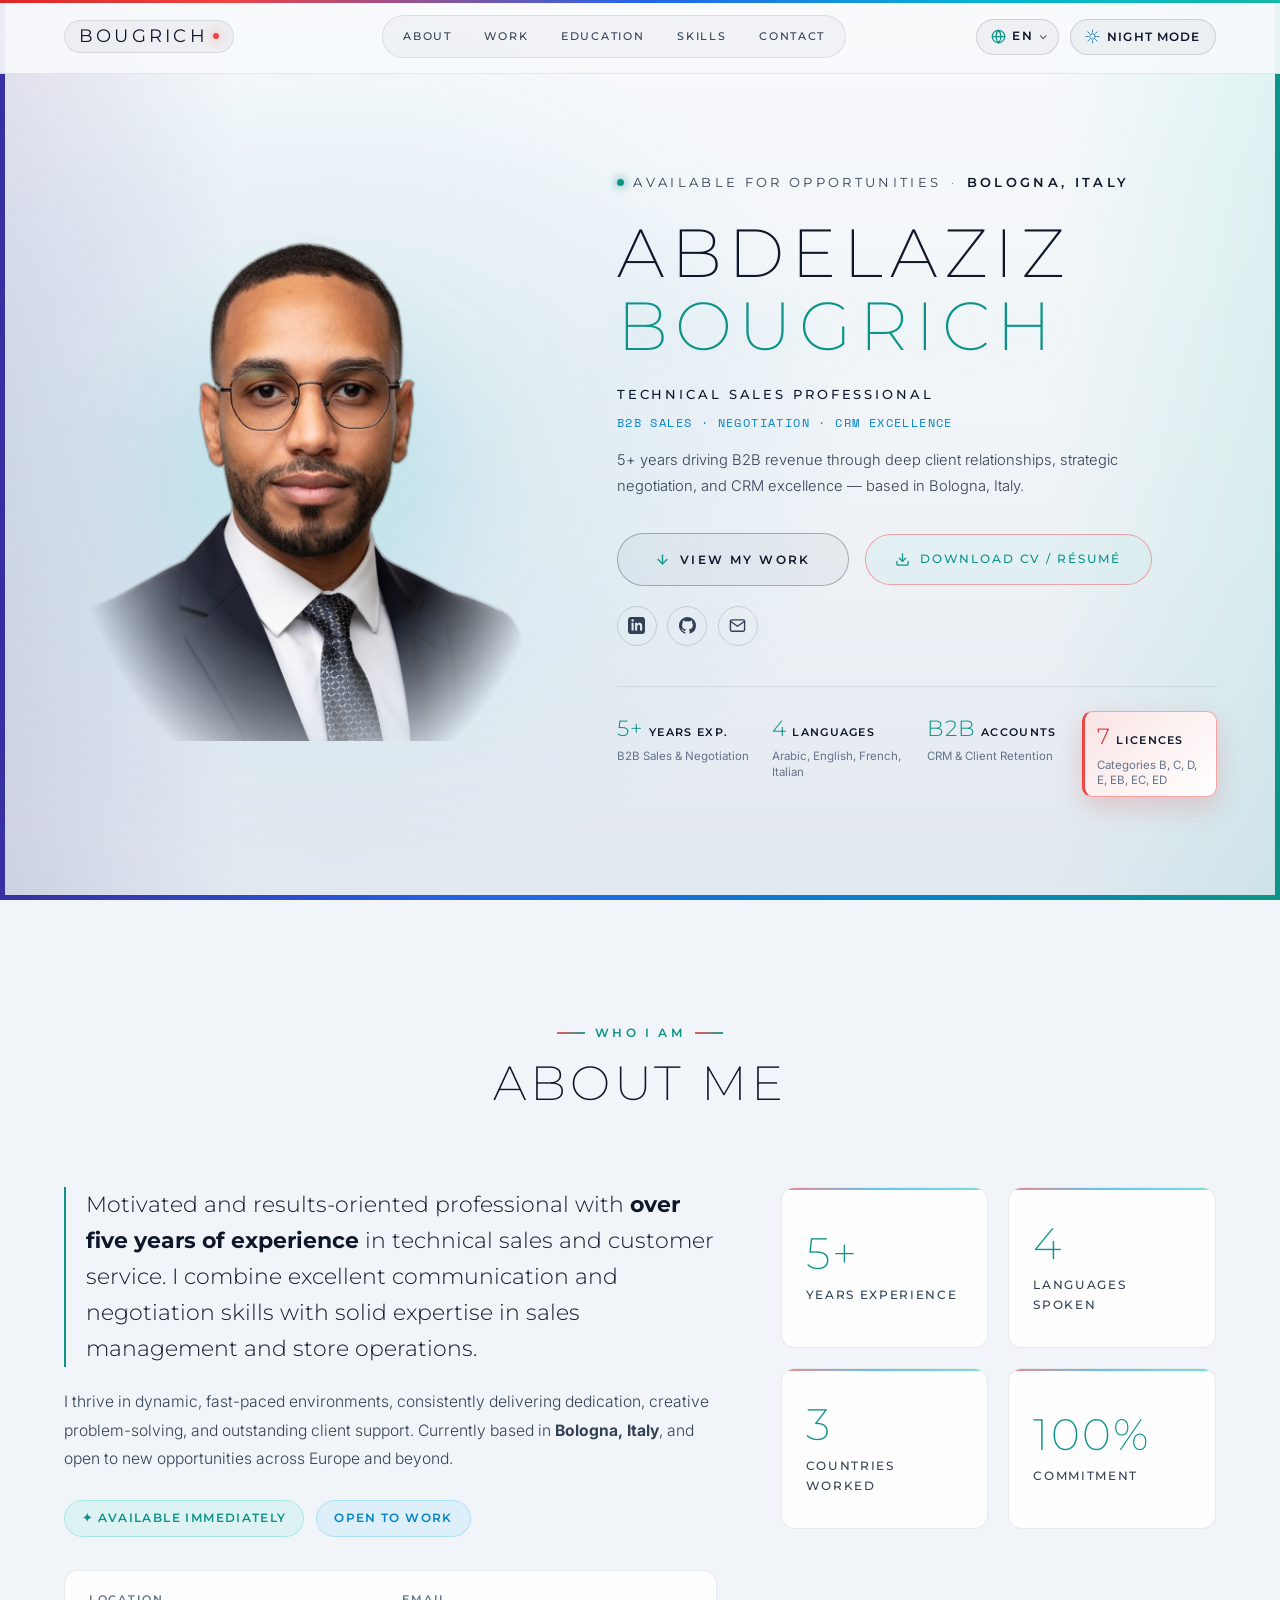
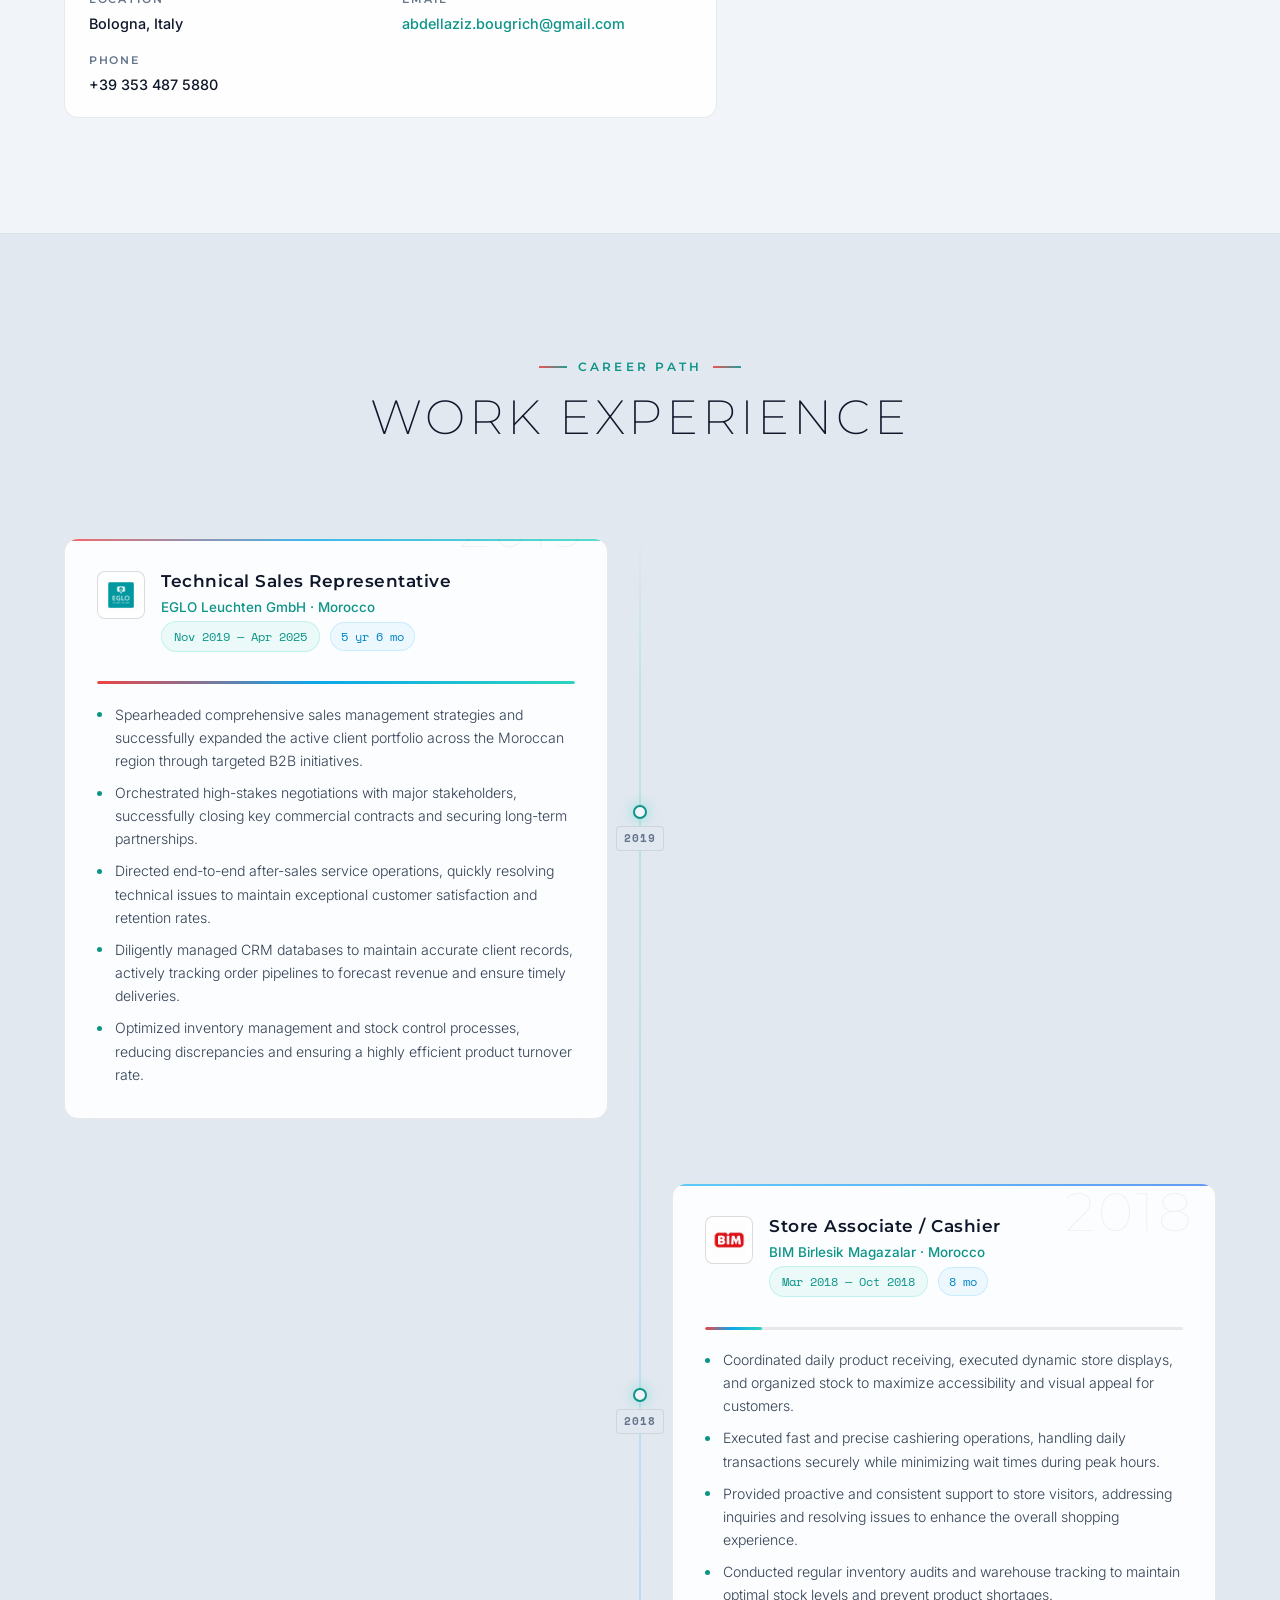
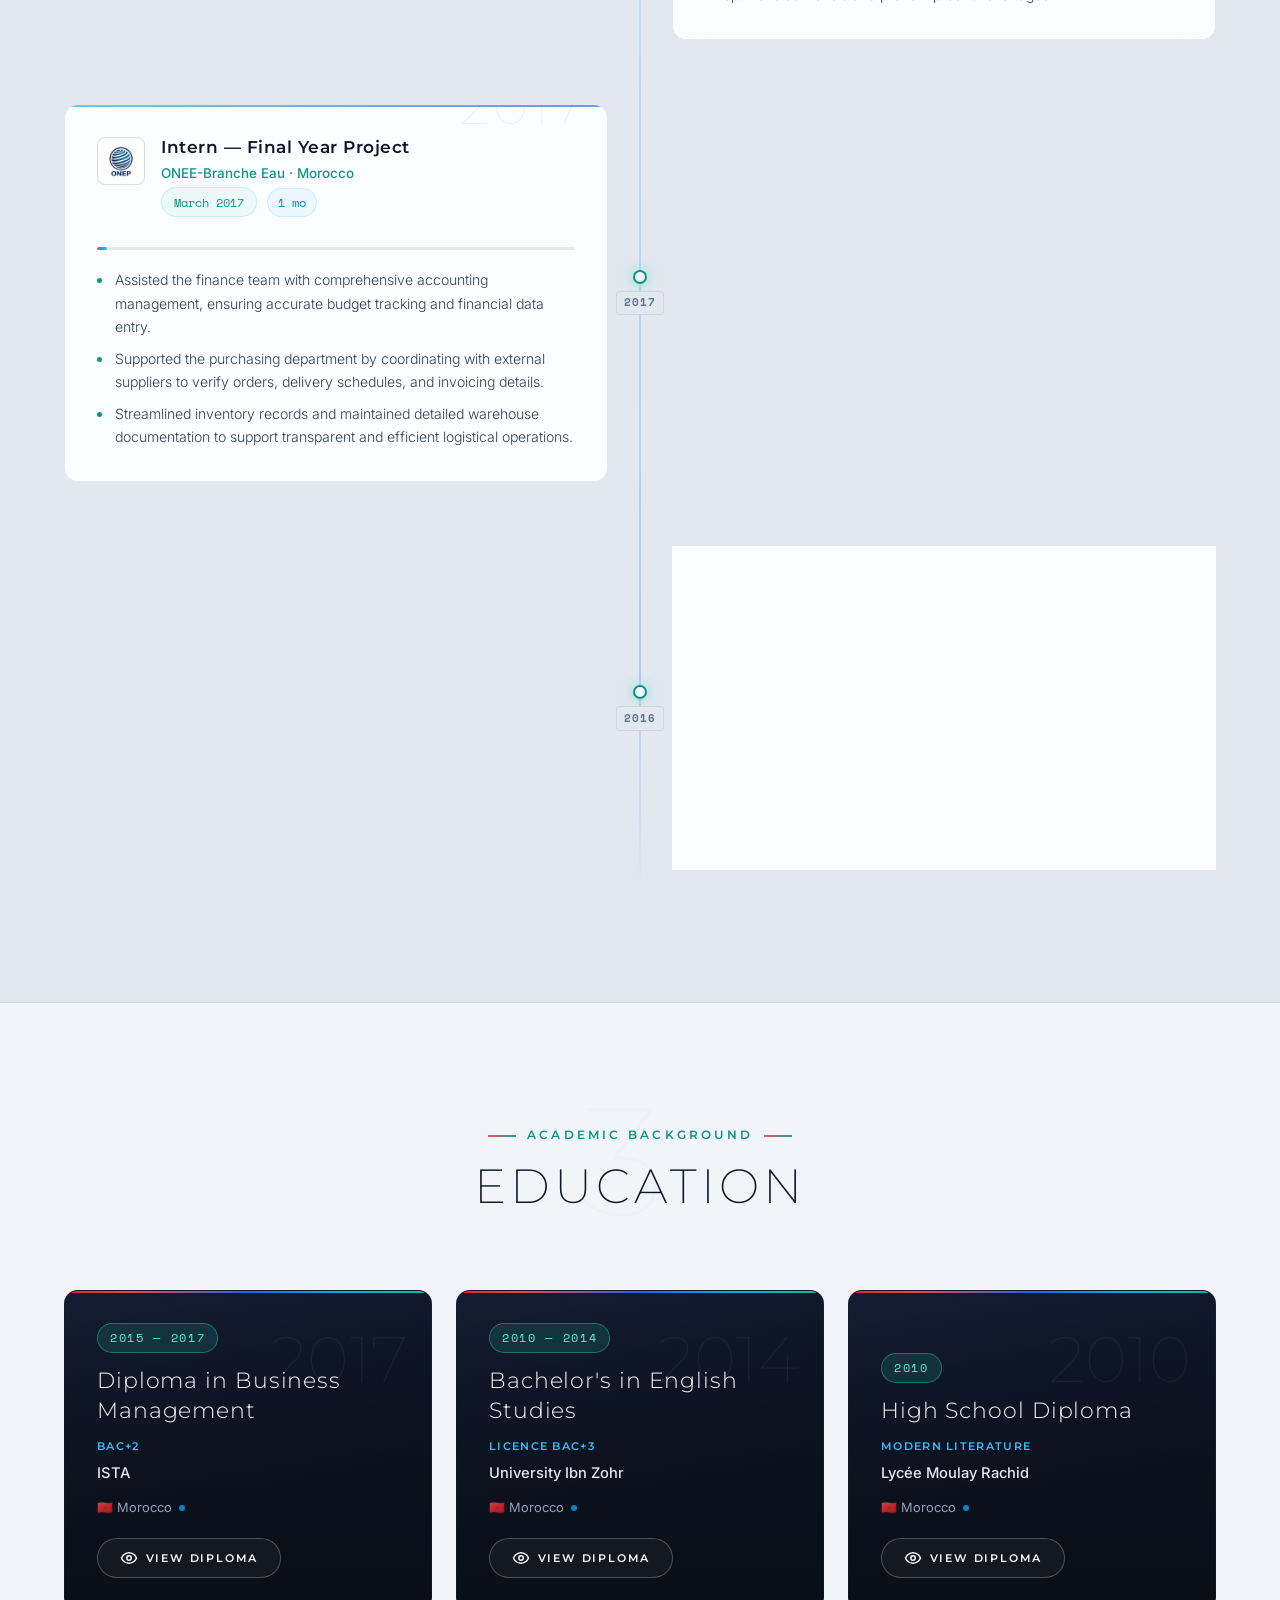
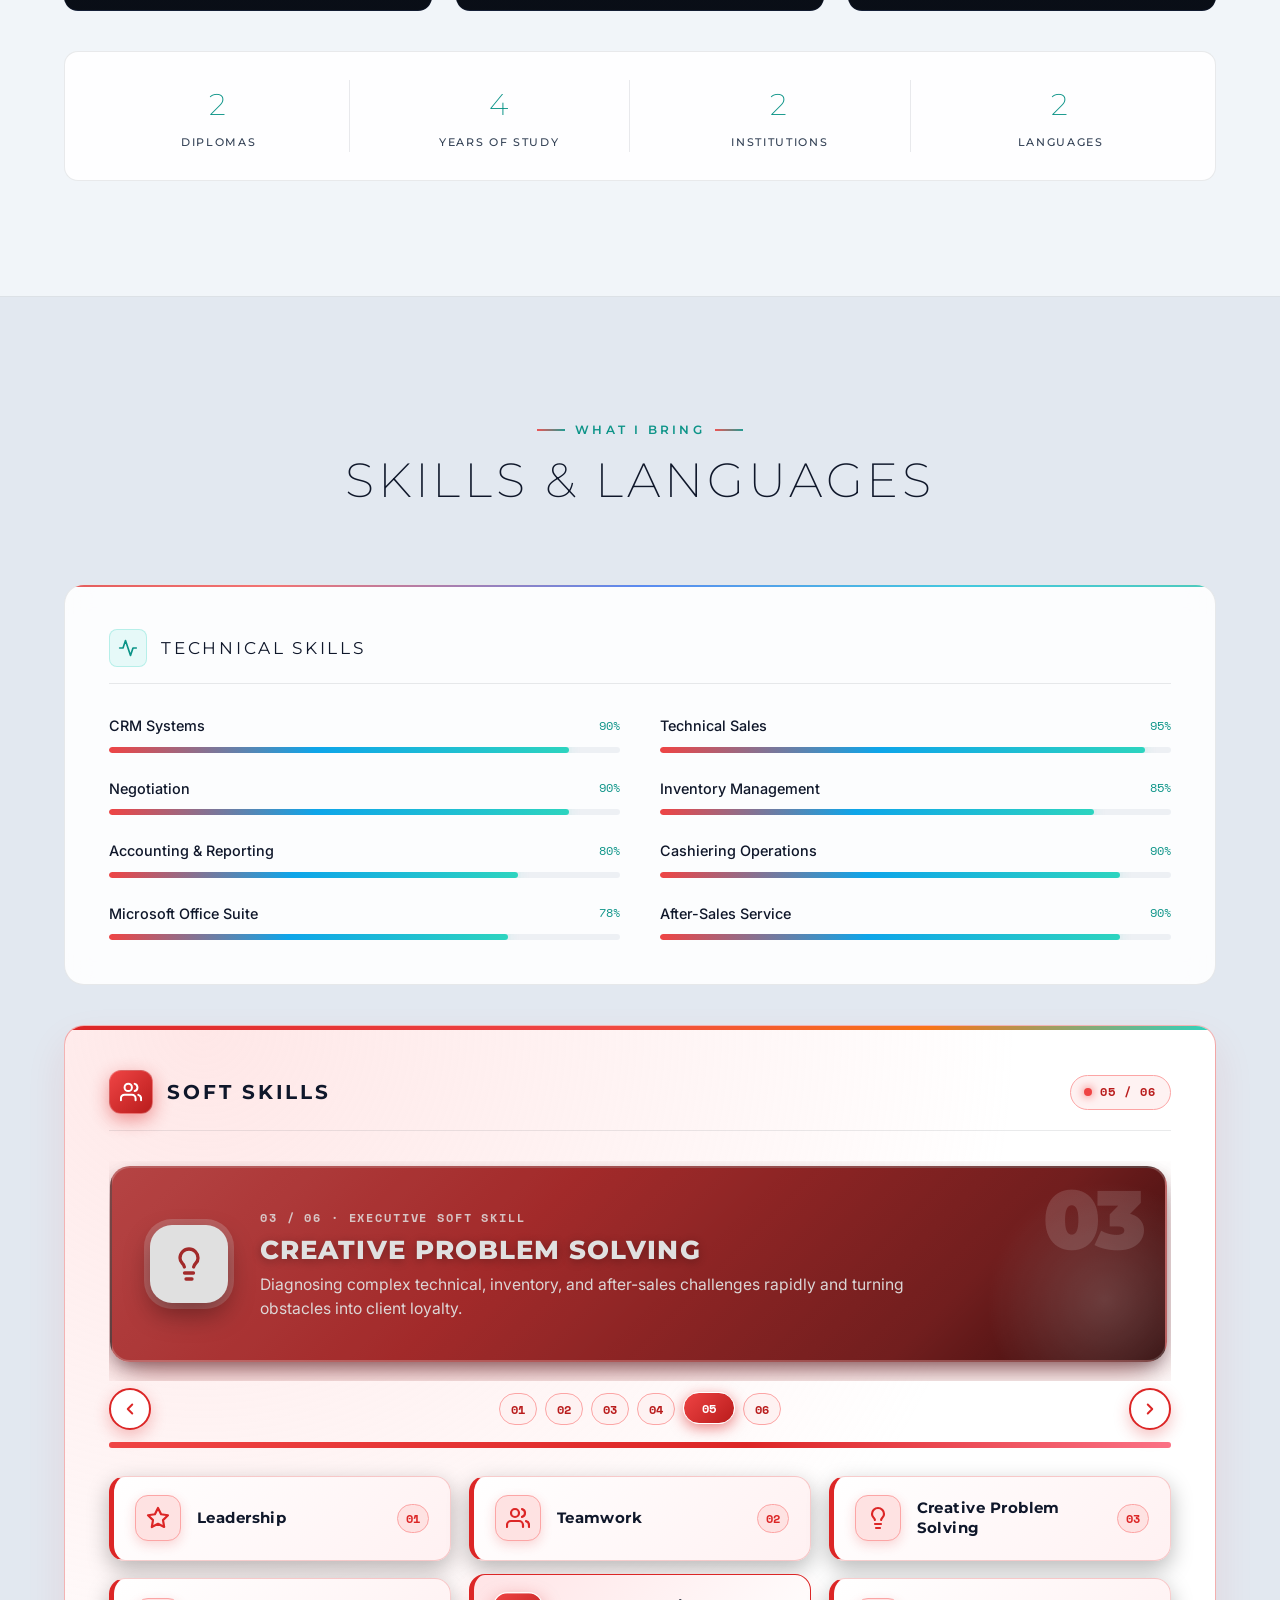
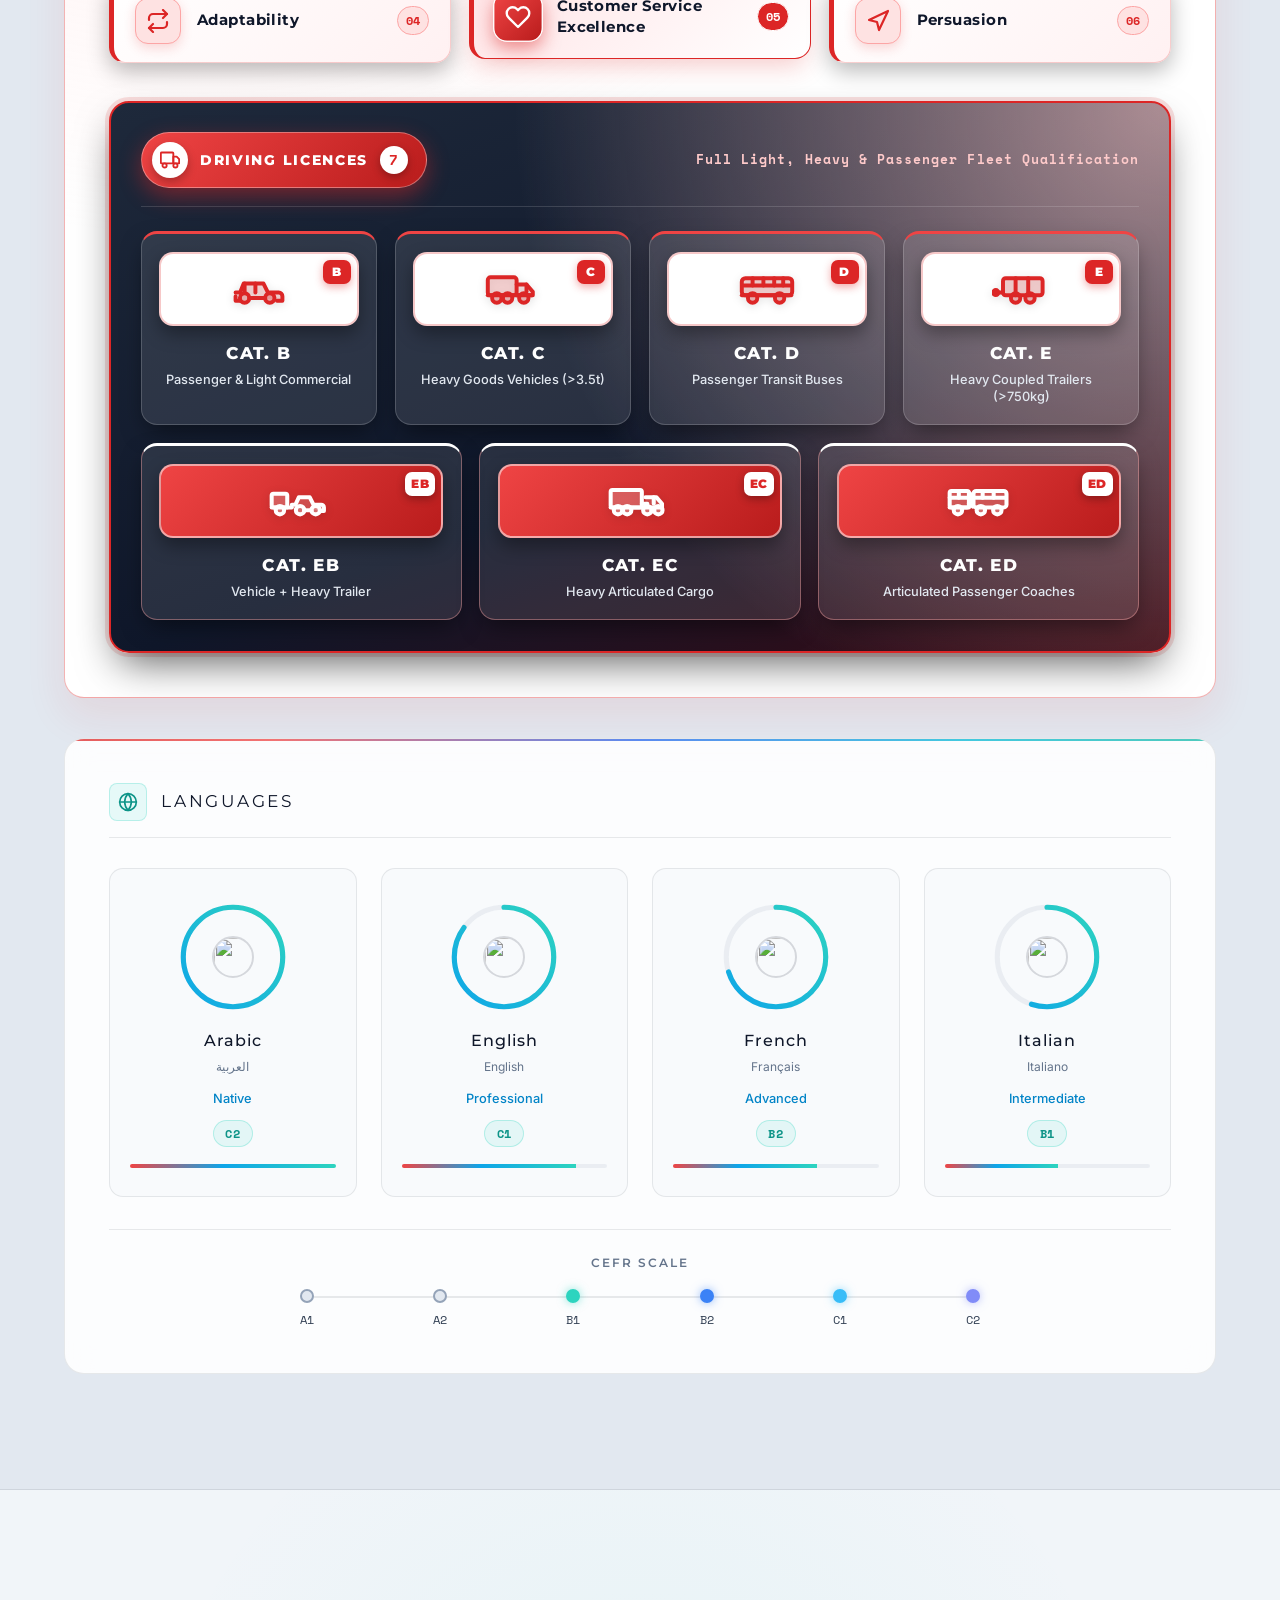
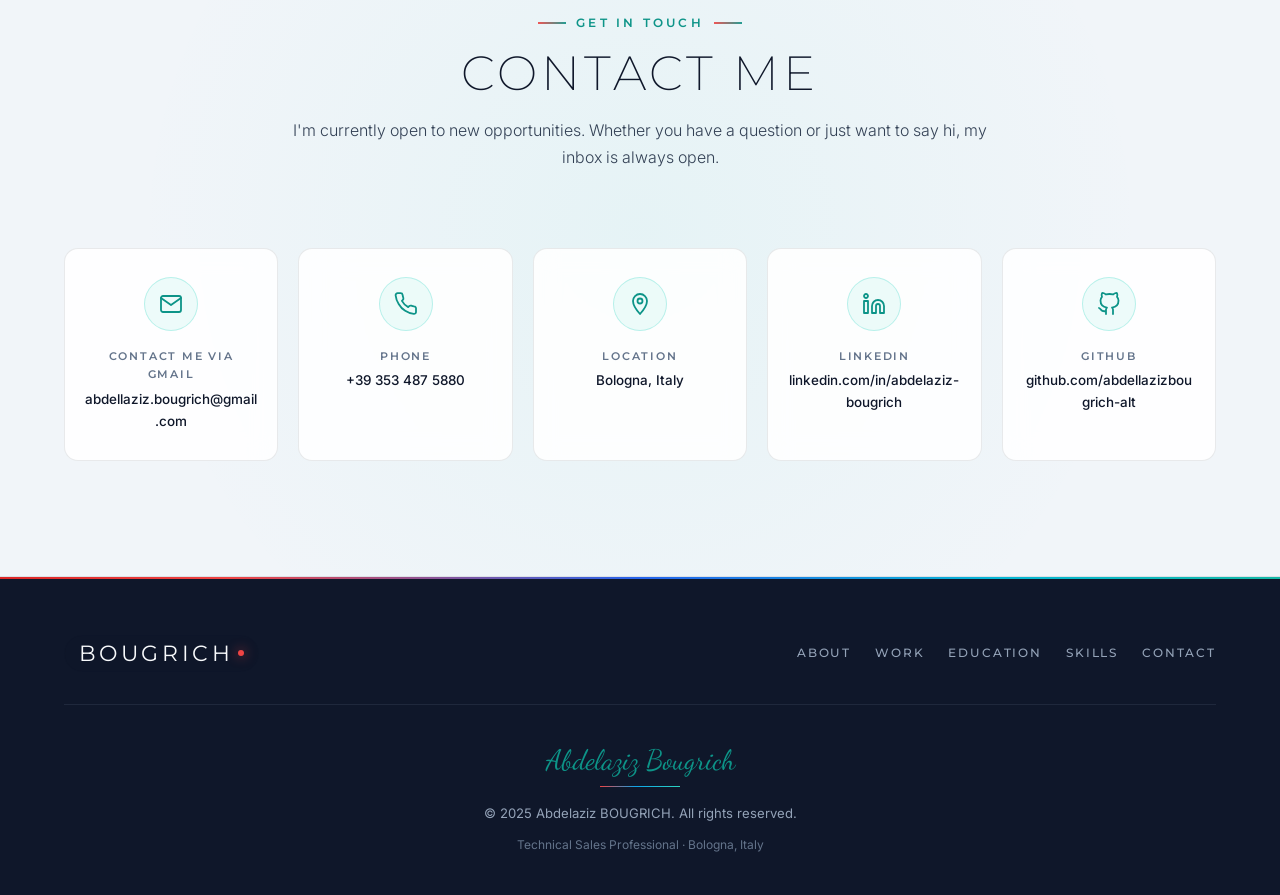
==== commit 78632569: "up" ====
--- a/index.html
+++ b/index.html
@@ -188,12 +188,12 @@
               </div>
               <div class="metric-sub" data-i18n="hero.stat_skills_sub">CRM & Client Retention</div>
             </div>
-            <div class="hero-metric-card" role="listitem">
+            <div class="hero-metric-card hero-metric-card--red" role="listitem">
               <div class="metric-top">
-                <span class="metric-val">6</span>
+                <span class="metric-val">7</span>
                 <span class="metric-unit" data-i18n="hero.stat_lic">Licences</span>
               </div>
-              <div class="metric-sub" data-i18n="hero.stat_lic_sub">Categories B, C, D, EB, EC, ED</div>
+              <div class="metric-sub" data-i18n="hero.stat_lic_sub">Categories B, C, D, E, EB, EC, ED</div>
             </div>
           </div>
 
@@ -783,11 +783,11 @@
             </div>
           </div>
 
-          <!-- ── SOFT SKILL PILLS ── -->
-          <div class="sv2-block reveal">
+          <!-- ── SOFT SKILLS SLIDER & DRIVING LICENCES SHOWCASE ── -->
+          <div class="sv2-block sv2-block--soft reveal" id="sv2-soft-block">
             <div class="sv2-block-header">
-              <span class="sv2-block-icon" aria-hidden="true">
-                <svg width="20" height="20" viewBox="0 0 24 24" fill="none" stroke="currentColor" stroke-width="2"
+              <span class="sv2-block-icon sv2-block-icon--red" aria-hidden="true">
+                <svg width="22" height="22" viewBox="0 0 24 24" fill="none" stroke="currentColor" stroke-width="2.2"
                   stroke-linecap="round" stroke-linejoin="round">
                   <path d="M17 21v-2a4 4 0 0 0-4-4H5a4 4 0 0 0-4 4v2" />
                   <circle cx="9" cy="7" r="4" />
@@ -796,43 +796,232 @@
                 </svg>
               </span>
               <h3 class="sv2-block-title" data-i18n="skills.soft_title">Soft Skills</h3>
-            </div>
-            <!-- Driving Licences — Official Categories Showcase -->
+              <span class="soft-header-badge" aria-hidden="true">
+                <span class="soft-header-dot"></span>
+                <span id="portSoftCounter">01 / 06</span>
+              </span>
+            </div>
+
+            <!-- Interactive Soft Skills Spotlight Carousel (Slides Effect) -->
+            <div class="port-soft-slider" id="portSoftSlider" role="region" aria-roledescription="carousel" aria-label="Soft Skills Spotlight">
+              <div class="port-soft-track" id="portSoftTrack" tabindex="0">
+                <!-- Slide 01: Leadership -->
+                <article class="port-soft-slide is-active" role="group" aria-roledescription="slide" aria-label="1 of 6" data-slide="0">
+                  <span class="port-soft-num" aria-hidden="true">01</span>
+                  <div class="port-soft-ico" aria-hidden="true">
+                    <svg width="36" height="36" viewBox="0 0 24 24" fill="none" stroke="currentColor" stroke-width="2.2" stroke-linecap="round" stroke-linejoin="round">
+                      <polygon points="12 2 15.09 8.26 22 9.27 17 14.14 18.18 21.02 12 17.77 5.82 21.02 7 14.14 2 9.27 8.91 8.26 12 2" />
+                    </svg>
+                  </div>
+                  <div class="port-soft-body">
+                    <span class="port-soft-kicker">01 / 06 · EXECUTIVE SOFT SKILL</span>
+                    <h4 class="port-soft-title" data-i18n="skills.leadership">Leadership</h4>
+                    <p class="port-soft-desc" data-i18n="skills.soft_desc_1">Guiding commercial initiatives, motivating cross-functional teams, and taking decisive ownership of regional B2B targets.</p>
+                  </div>
+                </article>
+
+                <!-- Slide 02: Teamwork -->
+                <article class="port-soft-slide" role="group" aria-roledescription="slide" aria-label="2 of 6" data-slide="1">
+                  <span class="port-soft-num" aria-hidden="true">02</span>
+                  <div class="port-soft-ico" aria-hidden="true">
+                    <svg width="36" height="36" viewBox="0 0 24 24" fill="none" stroke="currentColor" stroke-width="2.2" stroke-linecap="round" stroke-linejoin="round">
+                      <path d="M17 21v-2a4 4 0 0 0-4-4H5a4 4 0 0 0-4 4v2" />
+                      <circle cx="9" cy="7" r="4" />
+                      <path d="M23 21v-2a4 4 0 0 0-3-3.87" />
+                      <path d="M16 3.13a4 4 0 0 1 0 7.75" />
+                    </svg>
+                  </div>
+                  <div class="port-soft-body">
+                    <span class="port-soft-kicker">02 / 06 · EXECUTIVE SOFT SKILL</span>
+                    <h4 class="port-soft-title" data-i18n="skills.teamwork">Teamwork</h4>
+                    <p class="port-soft-desc" data-i18n="skills.soft_desc_2">Collaborating seamlessly across sales, warehouse, finance, and logistics teams to deliver unified operational excellence.</p>
+                  </div>
+                </article>
+
+                <!-- Slide 03: Creative Problem Solving -->
+                <article class="port-soft-slide" role="group" aria-roledescription="slide" aria-label="3 of 6" data-slide="2">
+                  <span class="port-soft-num" aria-hidden="true">03</span>
+                  <div class="port-soft-ico" aria-hidden="true">
+                    <svg width="36" height="36" viewBox="0 0 24 24" fill="none" stroke="currentColor" stroke-width="2.2" stroke-linecap="round" stroke-linejoin="round">
+                      <path d="M9 18h6" />
+                      <path d="M10 22h4" />
+                      <path d="M15.09 14c.18-.98.65-1.74 1.41-2.5A4.65 4.65 0 0 0 18 8 6 6 0 0 0 6 8c0 1 .23 2.23 1.5 3.5A4.61 4.61 0 0 1 8.91 14" />
+                    </svg>
+                  </div>
+                  <div class="port-soft-body">
+                    <span class="port-soft-kicker">03 / 06 · EXECUTIVE SOFT SKILL</span>
+                    <h4 class="port-soft-title" data-i18n="skills.problem_solving">Creative Problem Solving</h4>
+                    <p class="port-soft-desc" data-i18n="skills.soft_desc_3">Diagnosing complex technical, inventory, and after-sales challenges rapidly and turning obstacles into client loyalty.</p>
+                  </div>
+                </article>
+
+                <!-- Slide 04: Adaptability -->
+                <article class="port-soft-slide" role="group" aria-roledescription="slide" aria-label="4 of 6" data-slide="3">
+                  <span class="port-soft-num" aria-hidden="true">04</span>
+                  <div class="port-soft-ico" aria-hidden="true">
+                    <svg width="36" height="36" viewBox="0 0 24 24" fill="none" stroke="currentColor" stroke-width="2.2" stroke-linecap="round" stroke-linejoin="round">
+                      <polyline points="17 1 21 5 17 9" />
+                      <path d="M3 11V9a4 4 0 0 1 4-4h14" />
+                      <polyline points="7 23 3 19 7 15" />
+                      <path d="M21 13v2a4 4 0 0 1-4 4H3" />
+                    </svg>
+                  </div>
+                  <div class="port-soft-body">
+                    <span class="port-soft-kicker">04 / 06 · EXECUTIVE SOFT SKILL</span>
+                    <h4 class="port-soft-title" data-i18n="skills.adaptability">Adaptability</h4>
+                    <p class="port-soft-desc" data-i18n="skills.soft_desc_4">Thriving in fast-paced multicultural markets across four languages while adjusting swiftly to shifting commercial priorities.</p>
+                  </div>
+                </article>
+
+                <!-- Slide 05: Customer Service Excellence -->
+                <article class="port-soft-slide" role="group" aria-roledescription="slide" aria-label="5 of 6" data-slide="4">
+                  <span class="port-soft-num" aria-hidden="true">05</span>
+                  <div class="port-soft-ico" aria-hidden="true">
+                    <svg width="36" height="36" viewBox="0 0 24 24" fill="none" stroke="currentColor" stroke-width="2.2" stroke-linecap="round" stroke-linejoin="round">
+                      <path d="M20.84 4.61a5.5 5.5 0 0 0-7.78 0L12 5.67l-1.06-1.06a5.5 5.5 0 0 0-7.78 7.78l1.06 1.06L12 21.23l7.78-7.78 1.06-1.06a5.5 5.5 0 0 0 0-7.78z" />
+                    </svg>
+                  </div>
+                  <div class="port-soft-body">
+                    <span class="port-soft-kicker">05 / 06 · EXECUTIVE SOFT SKILL</span>
+                    <h4 class="port-soft-title" data-i18n="skills.customer_svc">Customer Service Excellence</h4>
+                    <p class="port-soft-desc" data-i18n="skills.soft_desc_5">Building lasting B2B and retail relationships through attentive listening, proactive follow-up, and dependable after-sales care.</p>
+                  </div>
+                </article>
+
+                <!-- Slide 06: Persuasion -->
+                <article class="port-soft-slide" role="group" aria-roledescription="slide" aria-label="6 of 6" data-slide="5">
+                  <span class="port-soft-num" aria-hidden="true">06</span>
+                  <div class="port-soft-ico" aria-hidden="true">
+                    <svg width="36" height="36" viewBox="0 0 24 24" fill="none" stroke="currentColor" stroke-width="2.2" stroke-linecap="round" stroke-linejoin="round">
+                      <path d="m3 11 19-9-9 19-2-8-8-2z" />
+                    </svg>
+                  </div>
+                  <div class="port-soft-body">
+                    <span class="port-soft-kicker">06 / 06 · EXECUTIVE SOFT SKILL</span>
+                    <h4 class="port-soft-title" data-i18n="skills.persuasion">Persuasion</h4>
+                    <p class="port-soft-desc" data-i18n="skills.soft_desc_6">Presenting clear value propositions, negotiating win-win commercial terms, and closing high-value contracts with confidence.</p>
+                  </div>
+                </article>
+              </div>
+
+              <!-- Slider Controls: Prev / Numbered Slide Chips / Next -->
+              <div class="port-soft-controls">
+                <button type="button" class="port-soft-btn" id="portSoftPrev" aria-label="Previous skill slide">
+                  <svg width="18" height="18" viewBox="0 0 24 24" fill="none" stroke="currentColor" stroke-width="2.6" stroke-linecap="round" stroke-linejoin="round" aria-hidden="true">
+                    <polyline points="15 18 9 12 15 6" />
+                  </svg>
+                </button>
+                <div class="port-soft-dots" role="tablist" aria-label="Select soft skill slide">
+                  <button type="button" class="port-soft-dot is-active" role="tab" aria-selected="true" aria-label="Slide 1" data-slide="0">01</button>
+                  <button type="button" class="port-soft-dot" role="tab" aria-selected="false" aria-label="Slide 2" data-slide="1">02</button>
+                  <button type="button" class="port-soft-dot" role="tab" aria-selected="false" aria-label="Slide 3" data-slide="2">03</button>
+                  <button type="button" class="port-soft-dot" role="tab" aria-selected="false" aria-label="Slide 4" data-slide="3">04</button>
+                  <button type="button" class="port-soft-dot" role="tab" aria-selected="false" aria-label="Slide 5" data-slide="4">05</button>
+                  <button type="button" class="port-soft-dot" role="tab" aria-selected="false" aria-label="Slide 6" data-slide="5">06</button>
+                </div>
+                <button type="button" class="port-soft-btn" id="portSoftNext" aria-label="Next skill slide">
+                  <svg width="18" height="18" viewBox="0 0 24 24" fill="none" stroke="currentColor" stroke-width="2.6" stroke-linecap="round" stroke-linejoin="round" aria-hidden="true">
+                    <polyline points="9 18 15 12 9 6" />
+                  </svg>
+                </button>
+              </div>
+
+              <!-- Auto-Play Progress Bar -->
+              <div class="port-soft-progress" aria-hidden="true">
+                <span id="portSoftProgress"></span>
+              </div>
+            </div>
+
+            <!-- Interactive Soft Skill Selector Grid (Synced with Carousel) -->
+            <div class="sv2-pills">
+              <span class="sv2-pill is-active" data-slide-idx="0" role="button" tabindex="0" data-i18n="skills.leadership">
+                <svg width="18" height="18" viewBox="0 0 24 24" fill="none" stroke="currentColor" stroke-width="2.2" stroke-linecap="round" stroke-linejoin="round" aria-hidden="true">
+                  <polygon points="12 2 15.09 8.26 22 9.27 17 14.14 18.18 21.02 12 17.77 5.82 21.02 7 14.14 2 9.27 8.91 8.26 12 2" />
+                </svg>
+                <span class="pill-text">Leadership</span>
+                <span class="pill-num" aria-hidden="true">01</span>
+              </span>
+              <span class="sv2-pill" data-slide-idx="1" role="button" tabindex="0" data-i18n="skills.teamwork">
+                <svg width="18" height="18" viewBox="0 0 24 24" fill="none" stroke="currentColor" stroke-width="2.2" stroke-linecap="round" stroke-linejoin="round" aria-hidden="true">
+                  <path d="M17 21v-2a4 4 0 0 0-4-4H5a4 4 0 0 0-4 4v2" />
+                  <circle cx="9" cy="7" r="4" />
+                  <path d="M23 21v-2a4 4 0 0 0-3-3.87" />
+                  <path d="M16 3.13a4 4 0 0 1 0 7.75" />
+                </svg>
+                <span class="pill-text">Teamwork</span>
+                <span class="pill-num" aria-hidden="true">02</span>
+              </span>
+              <span class="sv2-pill" data-slide-idx="2" role="button" tabindex="0" data-i18n="skills.problem_solving">
+                <svg width="18" height="18" viewBox="0 0 24 24" fill="none" stroke="currentColor" stroke-width="2.2" stroke-linecap="round" stroke-linejoin="round" aria-hidden="true">
+                  <path d="M9 18h6" />
+                  <path d="M10 22h4" />
+                  <path d="M15.09 14c.18-.98.65-1.74 1.41-2.5A4.65 4.65 0 0 0 18 8 6 6 0 0 0 6 8c0 1 .23 2.23 1.5 3.5A4.61 4.61 0 0 1 8.91 14" />
+                </svg>
+                <span class="pill-text">Creative Problem Solving</span>
+                <span class="pill-num" aria-hidden="true">03</span>
+              </span>
+              <span class="sv2-pill" data-slide-idx="3" role="button" tabindex="0" data-i18n="skills.adaptability">
+                <svg width="18" height="18" viewBox="0 0 24 24" fill="none" stroke="currentColor" stroke-width="2.2" stroke-linecap="round" stroke-linejoin="round" aria-hidden="true">
+                  <polyline points="17 1 21 5 17 9" />
+                  <path d="M3 11V9a4 4 0 0 1 4-4h14" />
+                  <polyline points="7 23 3 19 7 15" />
+                  <path d="M21 13v2a4 4 0 0 1-4 4H3" />
+                </svg>
+                <span class="pill-text">Adaptability</span>
+                <span class="pill-num" aria-hidden="true">04</span>
+              </span>
+              <span class="sv2-pill" data-slide-idx="4" role="button" tabindex="0" data-i18n="skills.customer_svc">
+                <svg width="18" height="18" viewBox="0 0 24 24" fill="none" stroke="currentColor" stroke-width="2.2" stroke-linecap="round" stroke-linejoin="round" aria-hidden="true">
+                  <path d="M20.84 4.61a5.5 5.5 0 0 0-7.78 0L12 5.67l-1.06-1.06a5.5 5.5 0 0 0-7.78 7.78l1.06 1.06L12 21.23l7.78-7.78 1.06-1.06a5.5 5.5 0 0 0 0-7.78z" />
+                </svg>
+                <span class="pill-text">Customer Service Excellence</span>
+                <span class="pill-num" aria-hidden="true">05</span>
+              </span>
+              <span class="sv2-pill" data-slide-idx="5" role="button" tabindex="0" data-i18n="skills.persuasion">
+                <svg width="18" height="18" viewBox="0 0 24 24" fill="none" stroke="currentColor" stroke-width="2.2" stroke-linecap="round" stroke-linejoin="round" aria-hidden="true">
+                  <path d="m3 11 19-9-9 19-2-8-8-2z" />
+                </svg>
+                <span class="pill-text">Persuasion</span>
+                <span class="pill-num" aria-hidden="true">06</span>
+              </span>
+            </div>
+
+            <!-- Driving Licences — High-Contrast Official Categories Showcase -->
             <div class="driving-showcase-box">
               <div class="driving-showcase-header">
                 <div class="driving-badge-row">
-                  <span class="badge badge-driving" aria-label="Driving Licences: B, C, D, EB, EC, ED">
-                    <svg width="15" height="15" viewBox="0 0 24 24" fill="none" stroke="currentColor" stroke-width="2"
-                      stroke-linecap="round" stroke-linejoin="round" aria-hidden="true">
-                      <rect x="1" y="3" width="15" height="13" rx="1"/>
-                      <path d="M16 8h4l3 3v5h-7V8z"/>
-                      <circle cx="5.5" cy="18.5" r="2.5"/>
-                      <circle cx="18.5" cy="18.5" r="2.5"/>
-                    </svg>
+                  <span class="badge badge-driving" aria-label="Driving Licences: B, C, D, E, EB, EC, ED">
+                    <span class="driving-header-ico" aria-hidden="true">
+                      <svg width="20" height="20" viewBox="0 0 24 24" fill="none" stroke="currentColor" stroke-width="2.2"
+                        stroke-linecap="round" stroke-linejoin="round">
+                        <rect x="1" y="3" width="15" height="13" rx="1"/>
+                        <path d="M16 8h4l3 3v5h-7V8z"/>
+                        <circle cx="5.5" cy="18.5" r="2.5"/>
+                        <circle cx="18.5" cy="18.5" r="2.5"/>
+                      </svg>
+                    </span>
                     <span class="badge-text" data-i18n="skills.driving">Driving Licences</span>
-                    <svg width="12" height="12" viewBox="0 0 24 24" fill="none" stroke="currentColor" stroke-width="2.5"
-                      stroke-linecap="round" stroke-linejoin="round" aria-hidden="true">
-                      <polyline points="20 6 9 17 4 12"/>
-                    </svg>
+                    <span class="driving-count-pill" aria-hidden="true">7</span>
                   </span>
                 </div>
                 <p class="driving-subtext" data-i18n="skills.driving_sub">Full Light, Heavy &amp; Passenger Fleet Qualification</p>
               </div>
 
-              <!-- 6 Category Cards Grid with Official Licence Card Pictograms -->
+              <!-- 7 Category Cards Grid with Prominent High-Contrast Licence Pictograms -->
               <div class="driving-categories-grid">
                 <!-- Cat B: Automobile -->
-                <div class="driving-cat-card" title="Cat. B: Automobile">
+                <div class="driving-cat-card" style="--lic-i:0" title="Cat. B: Automobile">
                   <div class="cat-card-icon cat-b-icon">
-                    <svg width="32" height="20" viewBox="0 0 32 20" fill="none" stroke="currentColor" stroke-width="1.8" stroke-linecap="round" stroke-linejoin="round" class="lic-card-ico" aria-hidden="true">
-                      <path d="M3 12h2.5l2-5h11l2.5 5h6a2 2 0 0 1 2 2v2.5h-3"/>
-                      <circle cx="8" cy="15" r="2.5" fill="currentColor" fill-opacity="0.2"/>
-                      <circle cx="22" cy="15" r="2.5" fill="currentColor" fill-opacity="0.2"/>
-                      <path d="M10.5 15h9"/>
-                      <path d="M3 14v2.5h2.5"/>
+                    <svg width="52" height="32" viewBox="0 0 32 20" fill="none" stroke="currentColor" stroke-width="2.2" stroke-linecap="round" stroke-linejoin="round" class="lic-card-ico" aria-hidden="true">
+                      <path d="M3 12h2.5l2-5h11l2.5 5h6a2 2 0 0 1 2 2v2.5h-3" fill="currentColor" fill-opacity="0.16"/>
+                      <circle cx="8" cy="15" r="2.6" fill="currentColor" fill-opacity="0.3"/>
+                      <circle cx="22" cy="15" r="2.6" fill="currentColor" fill-opacity="0.3"/>
+                      <path d="M10.6 15h8.8"/>
+                      <path d="M3 14v2.5h2.4"/>
                       <line x1="8" y1="7" x2="8" y2="12"/>
                       <line x1="14" y1="7" x2="14" y2="12"/>
                     </svg>
+                    <span class="cat-stamp" aria-hidden="true">B</span>
                   </div>
                   <div class="cat-card-info">
                     <div class="cat-code">Cat. B</div>
@@ -841,20 +1030,21 @@
                 </div>
 
                 <!-- Cat C: Rigid Truck -->
-                <div class="driving-cat-card" title="Cat. C: Poids Lourds">
+                <div class="driving-cat-card" style="--lic-i:1" title="Cat. C: Poids Lourds">
                   <div class="cat-card-icon cat-c-icon">
-                    <svg width="32" height="20" viewBox="0 0 32 20" fill="none" stroke="currentColor" stroke-width="1.8" stroke-linecap="round" stroke-linejoin="round" class="lic-card-ico" aria-hidden="true">
-                      <rect x="2" y="3.5" width="16" height="10" rx="1.5" fill="currentColor" fill-opacity="0.15"/>
-                      <path d="M18 7.5h5.5l3.5 4v2h-9"/>
+                    <svg width="52" height="32" viewBox="0 0 32 20" fill="none" stroke="currentColor" stroke-width="2.2" stroke-linecap="round" stroke-linejoin="round" class="lic-card-ico" aria-hidden="true">
+                      <rect x="2" y="3.5" width="16" height="10" rx="1.5" fill="currentColor" fill-opacity="0.2"/>
+                      <path d="M18 7.5h5.5l3.5 4v2h-9" fill="currentColor" fill-opacity="0.12"/>
                       <line x1="23.5" y1="7.5" x2="23.5" y2="11.5"/>
-                      <circle cx="7" cy="15" r="2.5" fill="currentColor" fill-opacity="0.2"/>
-                      <circle cx="13" cy="15" r="2.5" fill="currentColor" fill-opacity="0.2"/>
-                      <circle cx="22" cy="15" r="2.5" fill="currentColor" fill-opacity="0.2"/>
-                      <line x1="2" y1="13.5" x2="4.5" y2="13.5"/>
-                      <line x1="9.5" y1="13.5" x2="10.5" y2="13.5"/>
-                      <line x1="15.5" y1="13.5" x2="19.5" y2="13.5"/>
-                      <line x1="24.5" y1="13.5" x2="26.5" y2="13.5"/>
+                      <circle cx="7" cy="15" r="2.6" fill="currentColor" fill-opacity="0.3"/>
+                      <circle cx="13" cy="15" r="2.6" fill="currentColor" fill-opacity="0.3"/>
+                      <circle cx="22" cy="15" r="2.6" fill="currentColor" fill-opacity="0.3"/>
+                      <line x1="2" y1="13.5" x2="4.4" y2="13.5"/>
+                      <line x1="9.6" y1="13.5" x2="10.4" y2="13.5"/>
+                      <line x1="15.6" y1="13.5" x2="19.4" y2="13.5"/>
+                      <line x1="24.6" y1="13.5" x2="26.5" y2="13.5"/>
                     </svg>
+                    <span class="cat-stamp" aria-hidden="true">C</span>
                   </div>
                   <div class="cat-card-info">
                     <div class="cat-code">Cat. C</div>
@@ -863,21 +1053,22 @@
                 </div>
 
                 <!-- Cat D: Bus -->
-                <div class="driving-cat-card" title="Cat. D: Autocars & Bus">
+                <div class="driving-cat-card" style="--lic-i:2" title="Cat. D: Autocars &amp; Bus">
                   <div class="cat-card-icon cat-d-icon">
-                    <svg width="32" height="20" viewBox="0 0 32 20" fill="none" stroke="currentColor" stroke-width="1.8" stroke-linecap="round" stroke-linejoin="round" class="lic-card-ico" aria-hidden="true">
-                      <rect x="2" y="4" width="28" height="9.5" rx="2" fill="currentColor" fill-opacity="0.12"/>
+                    <svg width="52" height="32" viewBox="0 0 32 20" fill="none" stroke="currentColor" stroke-width="2.2" stroke-linecap="round" stroke-linejoin="round" class="lic-card-ico" aria-hidden="true">
+                      <rect x="2" y="4" width="28" height="9.5" rx="2" fill="currentColor" fill-opacity="0.18"/>
                       <line x1="3" y1="8" x2="29" y2="8"/>
                       <line x1="8" y1="4" x2="8" y2="8"/>
                       <line x1="14" y1="4" x2="14" y2="8"/>
                       <line x1="20" y1="4" x2="20" y2="8"/>
                       <line x1="25" y1="4" x2="25" y2="8"/>
-                      <circle cx="8" cy="15" r="2.5" fill="currentColor" fill-opacity="0.2"/>
-                      <circle cx="23" cy="15" r="2.5" fill="currentColor" fill-opacity="0.2"/>
-                      <line x1="10.5" y1="13.5" x2="20.5" y2="13.5"/>
-                      <line x1="2" y1="13.5" x2="5.5" y2="13.5"/>
-                      <line x1="25.5" y1="13.5" x2="29.5" y2="13.5"/>
+                      <circle cx="8" cy="15" r="2.6" fill="currentColor" fill-opacity="0.3"/>
+                      <circle cx="23" cy="15" r="2.6" fill="currentColor" fill-opacity="0.3"/>
+                      <line x1="10.6" y1="13.5" x2="20.4" y2="13.5"/>
+                      <line x1="2" y1="13.5" x2="5.4" y2="13.5"/>
+                      <line x1="25.6" y1="13.5" x2="29.5" y2="13.5"/>
                     </svg>
+                    <span class="cat-stamp" aria-hidden="true">D</span>
                   </div>
                   <div class="cat-card-info">
                     <div class="cat-code">Cat. D</div>
@@ -885,20 +1076,41 @@
                   </div>
                 </div>
 
+                <!-- Cat E: Heavy Trailer Qualification -->
+                <div class="driving-cat-card" style="--lic-i:3" title="Cat. E: Remorques Lourdes">
+                  <div class="cat-card-icon cat-e-icon">
+                    <svg width="52" height="32" viewBox="0 0 32 20" fill="none" stroke="currentColor" stroke-width="2.2" stroke-linecap="round" stroke-linejoin="round" class="lic-card-ico" aria-hidden="true">
+                      <rect x="6" y="4" width="22" height="9.5" rx="1.5" fill="currentColor" fill-opacity="0.2"/>
+                      <line x1="13" y1="4" x2="13" y2="13.5"/>
+                      <line x1="20" y1="4" x2="20" y2="13.5"/>
+                      <path d="M2 12h4"/>
+                      <circle cx="2" cy="12" r="1.4" fill="currentColor"/>
+                      <circle cx="13" cy="15" r="2.6" fill="currentColor" fill-opacity="0.3"/>
+                      <circle cx="21" cy="15" r="2.6" fill="currentColor" fill-opacity="0.3"/>
+                    </svg>
+                    <span class="cat-stamp" aria-hidden="true">E</span>
+                  </div>
+                  <div class="cat-card-info">
+                    <div class="cat-code">Cat. E</div>
+                    <div class="cat-desc" data-i18n="licence.e">Heavy Coupled Trailers (&gt;750kg)</div>
+                  </div>
+                </div>
+
                 <!-- Cat EB: Car + Trailer -->
-                <div class="driving-cat-card" title="Cat. EB: Véhicule + Remorque">
+                <div class="driving-cat-card driving-cat-card--trailer" style="--lic-i:4" title="Cat. EB: Véhicule + Remorque">
                   <div class="cat-card-icon cat-eb-icon">
-                    <svg width="36" height="20" viewBox="0 0 36 20" fill="none" stroke="currentColor" stroke-width="1.8" stroke-linecap="round" stroke-linejoin="round" class="lic-card-ico" aria-hidden="true">
-                      <path d="M13 12h2l1.8-4h6l2 4h4.2a1.5 1.5 0 0 1 1.5 1.5v2h-2"/>
-                      <circle cx="17.5" cy="15" r="2.2" fill="currentColor" fill-opacity="0.2"/>
-                      <circle cx="26" cy="15" r="2.2" fill="currentColor" fill-opacity="0.2"/>
-                      <line x1="19.7" y1="15" x2="23.8" y2="15"/>
+                    <svg width="56" height="32" viewBox="0 0 36 20" fill="none" stroke="currentColor" stroke-width="2.2" stroke-linecap="round" stroke-linejoin="round" class="lic-card-ico" aria-hidden="true">
+                      <path d="M13 12h2l1.8-4h6l2 4h4.2a1.5 1.5 0 0 1 1.5 1.5v2h-2" fill="currentColor" fill-opacity="0.16"/>
+                      <circle cx="17.5" cy="15" r="2.3" fill="currentColor" fill-opacity="0.32"/>
+                      <circle cx="26" cy="15" r="2.3" fill="currentColor" fill-opacity="0.32"/>
+                      <line x1="19.8" y1="15" x2="23.7" y2="15"/>
                       <line x1="13" y1="13.5" x2="10.5" y2="13.5"/>
-                      <rect x="2" y="6" width="8.5" height="7.5" rx="1" fill="currentColor" fill-opacity="0.15"/>
-                      <circle cx="6.5" cy="15" r="2.2" fill="currentColor" fill-opacity="0.2"/>
-                      <line x1="2" y1="13.5" x2="4.3" y2="13.5"/>
-                      <line x1="8.7" y1="13.5" x2="10.5" y2="13.5"/>
+                      <rect x="2" y="6" width="8.5" height="7.5" rx="1" fill="currentColor" fill-opacity="0.22"/>
+                      <circle cx="6.5" cy="15" r="2.3" fill="currentColor" fill-opacity="0.32"/>
+                      <line x1="2" y1="13.5" x2="4.2" y2="13.5"/>
+                      <line x1="8.8" y1="13.5" x2="10.5" y2="13.5"/>
                     </svg>
+                    <span class="cat-stamp" aria-hidden="true">EB</span>
                   </div>
                   <div class="cat-card-info">
                     <div class="cat-code">Cat. EB</div>
@@ -907,22 +1119,23 @@
                 </div>
 
                 <!-- Cat EC: Articulated Semi-Trailer -->
-                <div class="driving-cat-card" title="Cat. EC: Ensembles Articulés">
+                <div class="driving-cat-card driving-cat-card--trailer" style="--lic-i:5" title="Cat. EC: Ensembles Articulés">
                   <div class="cat-card-icon cat-ec-icon">
-                    <svg width="36" height="20" viewBox="0 0 36 20" fill="none" stroke="currentColor" stroke-width="1.8" stroke-linecap="round" stroke-linejoin="round" class="lic-card-ico" aria-hidden="true">
-                      <rect x="2" y="4" width="17" height="9.5" rx="1" fill="currentColor" fill-opacity="0.15"/>
-                      <circle cx="6" cy="15" r="2.2" fill="currentColor" fill-opacity="0.2"/>
-                      <circle cx="11" cy="15" r="2.2" fill="currentColor" fill-opacity="0.2"/>
-                      <line x1="2" y1="13.5" x2="3.8" y2="13.5"/>
-                      <line x1="8.2" y1="13.5" x2="8.8" y2="13.5"/>
-                      <line x1="13.2" y1="13.5" x2="19" y2="13.5"/>
+                    <svg width="56" height="32" viewBox="0 0 36 20" fill="none" stroke="currentColor" stroke-width="2.2" stroke-linecap="round" stroke-linejoin="round" class="lic-card-ico" aria-hidden="true">
+                      <rect x="2" y="4" width="17" height="9.5" rx="1" fill="currentColor" fill-opacity="0.22"/>
+                      <circle cx="6" cy="15" r="2.3" fill="currentColor" fill-opacity="0.32"/>
+                      <circle cx="11" cy="15" r="2.3" fill="currentColor" fill-opacity="0.32"/>
+                      <line x1="2" y1="13.5" x2="3.7" y2="13.5"/>
+                      <line x1="8.3" y1="13.5" x2="8.7" y2="13.5"/>
+                      <line x1="13.3" y1="13.5" x2="19" y2="13.5"/>
                       <line x1="19" y1="11.5" x2="22" y2="11.5"/>
-                      <path d="M21 8h6l3 3.5v2h-9"/>
+                      <path d="M21 8h6l3 3.5v2h-9" fill="currentColor" fill-opacity="0.16"/>
                       <line x1="25.5" y1="8" x2="25.5" y2="11.5"/>
-                      <circle cx="22" cy="15" r="2.2" fill="currentColor" fill-opacity="0.2"/>
-                      <circle cx="28" cy="15" r="2.2" fill="currentColor" fill-opacity="0.2"/>
-                      <line x1="24.2" y1="15" x2="25.8" y2="15"/>
+                      <circle cx="22" cy="15" r="2.3" fill="currentColor" fill-opacity="0.32"/>
+                      <circle cx="28" cy="15" r="2.3" fill="currentColor" fill-opacity="0.32"/>
+                      <line x1="24.3" y1="15" x2="25.7" y2="15"/>
                     </svg>
+                    <span class="cat-stamp" aria-hidden="true">EC</span>
                   </div>
                   <div class="cat-card-info">
                     <div class="cat-code">Cat. EC</div>
@@ -931,23 +1144,24 @@
                 </div>
 
                 <!-- Cat ED: Articulated Bus -->
-                <div class="driving-cat-card" title="Cat. ED: Bus & Cars Articulés">
+                <div class="driving-cat-card driving-cat-card--trailer" style="--lic-i:6" title="Cat. ED: Bus &amp; Cars Articulés">
                   <div class="cat-card-icon cat-ed-icon">
-                    <svg width="36" height="20" viewBox="0 0 36 20" fill="none" stroke="currentColor" stroke-width="1.8" stroke-linecap="round" stroke-linejoin="round" class="lic-card-ico" aria-hidden="true">
-                      <rect x="15" y="4.5" width="18" height="9" rx="1.5" fill="currentColor" fill-opacity="0.12"/>
+                    <svg width="56" height="32" viewBox="0 0 36 20" fill="none" stroke="currentColor" stroke-width="2.2" stroke-linecap="round" stroke-linejoin="round" class="lic-card-ico" aria-hidden="true">
+                      <rect x="15" y="4.5" width="18" height="9" rx="1.5" fill="currentColor" fill-opacity="0.2"/>
                       <line x1="15" y1="8.2" x2="32.5" y2="8.2"/>
                       <line x1="20" y1="4.5" x2="20" y2="8.2"/>
                       <line x1="26" y1="4.5" x2="26" y2="8.2"/>
-                      <circle cx="19" cy="15" r="2.2" fill="currentColor" fill-opacity="0.2"/>
-                      <circle cx="28" cy="15" r="2.2" fill="currentColor" fill-opacity="0.2"/>
+                      <circle cx="19" cy="15" r="2.3" fill="currentColor" fill-opacity="0.32"/>
+                      <circle cx="28" cy="15" r="2.3" fill="currentColor" fill-opacity="0.32"/>
                       <path d="M12.5 5.5l2 1.5-2 1.5 2 1.5-2 1.5 2 1.5"/>
-                      <rect x="2" y="4.5" width="10.5" height="9" rx="1" fill="currentColor" fill-opacity="0.12"/>
+                      <rect x="2" y="4.5" width="10.5" height="9" rx="1" fill="currentColor" fill-opacity="0.2"/>
                       <line x1="2" y1="8.2" x2="12.5" y2="8.2"/>
                       <line x1="7" y1="4.5" x2="7" y2="8.2"/>
-                      <circle cx="6.5" cy="15" r="2.2" fill="currentColor" fill-opacity="0.2"/>
-                      <line x1="2" y1="13.5" x2="4.3" y2="13.5"/>
-                      <line x1="8.7" y1="13.5" x2="12.5" y2="13.5"/>
+                      <circle cx="6.5" cy="15" r="2.3" fill="currentColor" fill-opacity="0.32"/>
+                      <line x1="2" y1="13.5" x2="4.2" y2="13.5"/>
+                      <line x1="8.8" y1="13.5" x2="12.5" y2="13.5"/>
                     </svg>
+                    <span class="cat-stamp" aria-hidden="true">ED</span>
                   </div>
                   <div class="cat-card-info">
                     <div class="cat-code">Cat. ED</div>
@@ -955,48 +1169,6 @@
                   </div>
                 </div>
               </div>
-            </div>
-            <div class="sv2-pills">
-              <span class="sv2-pill" data-i18n="skills.leadership"><svg width="13" height="13" viewBox="0 0 24 24"
-                  fill="none" stroke="currentColor" stroke-width="2" stroke-linecap="round" stroke-linejoin="round"
-                  aria-hidden="true">
-                  <polygon
-                    points="12 2 15.09 8.26 22 9.27 17 14.14 18.18 21.02 12 17.77 5.82 21.02 7 14.14 2 9.27 8.91 8.26 12 2" />
-                </svg><span class="pill-text">Leadership</span></span>
-              <span class="sv2-pill" data-i18n="skills.teamwork"><svg width="13" height="13" viewBox="0 0 24 24"
-                  fill="none" stroke="currentColor" stroke-width="2" stroke-linecap="round" stroke-linejoin="round"
-                  aria-hidden="true">
-                  <path d="M17 21v-2a4 4 0 0 0-4-4H5a4 4 0 0 0-4 4v2" />
-                  <circle cx="9" cy="7" r="4" />
-                  <path d="M23 21v-2a4 4 0 0 0-3-3.87" />
-                  <path d="M16 3.13a4 4 0 0 1 0 7.75" />
-                </svg><span class="pill-text">Teamwork</span></span>
-              <span class="sv2-pill" data-i18n="skills.problem_solving"><svg width="13" height="13" viewBox="0 0 24 24"
-                  fill="none" stroke="currentColor" stroke-width="2" stroke-linecap="round" stroke-linejoin="round"
-                  aria-hidden="true">
-                  <circle cx="12" cy="12" r="10" />
-                  <path d="M9.09 9a3 3 0 0 1 5.83 1c0 2-3 3-3 3" />
-                  <line x1="12" y1="17" x2="12.01" y2="17" />
-                </svg><span class="pill-text">Creative Problem Solving</span></span>
-              <span class="sv2-pill" data-i18n="skills.adaptability"><svg width="13" height="13" viewBox="0 0 24 24"
-                  fill="none" stroke="currentColor" stroke-width="2" stroke-linecap="round" stroke-linejoin="round"
-                  aria-hidden="true">
-                  <polyline points="17 1 21 5 17 9" />
-                  <path d="M3 11V9a4 4 0 0 1 4-4h14" />
-                  <polyline points="7 23 3 19 7 15" />
-                  <path d="M21 13v2a4 4 0 0 1-4 4H3" />
-                </svg><span class="pill-text">Adaptability</span></span>
-              <span class="sv2-pill" data-i18n="skills.customer_svc"><svg width="13" height="13" viewBox="0 0 24 24"
-                  fill="none" stroke="currentColor" stroke-width="2" stroke-linecap="round" stroke-linejoin="round"
-                  aria-hidden="true">
-                  <path
-                    d="M20.84 4.61a5.5 5.5 0 0 0-7.78 0L12 5.67l-1.06-1.06a5.5 5.5 0 0 0-7.78 7.78l1.06 1.06L12 21.23l7.78-7.78 1.06-1.06a5.5 5.5 0 0 0 0-7.78z" />
-                </svg><span class="pill-text">Customer Service Excellence</span></span>
-              <span class="sv2-pill" data-i18n="skills.persuasion"><svg width="13" height="13" viewBox="0 0 24 24"
-                  fill="none" stroke="currentColor" stroke-width="2" stroke-linecap="round" stroke-linejoin="round"
-                  aria-hidden="true">
-                  <path d="m3 11 19-9-9 19-2-8-8-2z" />
-                </svg><span class="pill-text">Persuasion</span></span>
             </div>
           </div>
 
--- a/style.css
+++ b/style.css
@@ -31,11 +31,20 @@
   --accent-glow: rgba(45, 212, 191, 0.22);
   --accent-cyan-glow: rgba(56, 189, 248, 0.18);
 
-  /* Cold Gradients */
-  --grad-cold-frame: linear-gradient(90deg, #312e81 0%, #2563eb 35%, #06b6d4 70%, #14b8a6 100%);
+  /* Crimson / Red Accent Spectrum (Project-Wide Touch of Red) */
+  --accent-red: #ef4444;
+  --red-vivid: #dc2626;
+  --red-dark: #b91c1c;
+  --red-deep: #7f1d1d;
+  --red-soft: rgba(220, 38, 38, 0.14);
+  --red-border: rgba(239, 68, 68, 0.45);
+  --red-glow: rgba(239, 68, 68, 0.28);
+
+  /* Cold + Crimson Gradients */
+  --grad-cold-frame: linear-gradient(90deg, #dc2626 0%, #ef4444 18%, #2563eb 50%, #06b6d4 78%, #14b8a6 100%);
   --grad-cold-accent: linear-gradient(135deg, #2dd4bf 0%, #0ea5e9 55%, #3b82f6 100%);
   --grad-cold-subtle: linear-gradient(135deg, rgba(45, 212, 191, 0.12) 0%, rgba(14, 165, 233, 0.08) 100%);
-  --grad-cold-bar: linear-gradient(90deg, #0ea5e9 0%, #2dd4bf 100%);
+  --grad-cold-bar: linear-gradient(90deg, #ef4444 0%, #0ea5e9 45%, #2dd4bf 100%);
 
   /* Typography Colors */
   --text-primary: #f8fafc;
@@ -289,6 +298,18 @@
 .js .reveal.visible {
   opacity: 1;
   transform: none;
+}
+
+@media (max-width: 900px) {
+  .js .reveal.reveal-left,
+  .js .reveal.reveal-right {
+    transform: translateY(24px);
+  }
+  .js .reveal.is-visible,
+  .js .reveal.visible {
+    opacity: 1;
+    transform: none;
+  }
 }
 
 .sv2-ring-defs {
@@ -3650,3 +3671,972 @@
     transform: none;
   }
 }
+
+/* ═══════════════════════════════════════════════════════════════════════════
+   13. RADICAL SOFT SKILLS SPOTLIGHT SLIDER, OBVIOUS DRIVING LICENCES ICONS,
+       PROJECT-WIDE TOUCH OF RED & SLIDES EFFECTS (LAPTOP & PHONE)
+   ═══════════════════════════════════════════════════════════════════════════ */
+
+/* ─── A. Project-Wide Touch of Red Accents ─── */
+.logo-dot {
+  background: var(--accent-red);
+  box-shadow: 0 0 12px rgba(239, 68, 68, 0.85);
+}
+
+.section-label::before,
+.section-label::after {
+  width: 28px;
+  height: 2px;
+  background: linear-gradient(90deg, var(--accent-red), var(--cold-teal));
+  opacity: 0.9;
+}
+
+.hero-exec {
+  border-image: linear-gradient(90deg, #dc2626 0%, #ef4444 20%, #2563eb 52%, #06b6d4 80%, #14b8a6 100%) 1;
+}
+
+@media (min-width: 901px) {
+  .hero-exec {
+    min-height: min(100vh, 940px) !important;
+    min-height: min(100svh, 940px) !important;
+  }
+}
+
+.hero-metric-card--red {
+  padding: 0.45rem 0.75rem !important;
+  border-radius: 10px !important;
+  border: 1px solid rgba(239, 68, 68, 0.45) !important;
+  border-left: 3px solid var(--accent-red) !important;
+  background: linear-gradient(135deg, rgba(220, 38, 38, 0.16) 0%, rgba(15, 23, 42, 0.75) 100%) !important;
+  box-shadow: 0 10px 26px rgba(220, 38, 38, 0.18) !important;
+}
+
+[data-theme="light"] .hero-metric-card--red {
+  background: linear-gradient(135deg, rgba(254, 226, 226, 0.85) 0%, #ffffff 100%) !important;
+}
+
+.hero-metric-card--red .metric-val {
+  color: #f87171 !important;
+  text-shadow: 0 0 18px rgba(239, 68, 68, 0.35);
+}
+
+[data-theme="light"] .hero-metric-card--red .metric-val {
+  color: var(--red-vivid) !important;
+  text-shadow: none;
+}
+
+.btn-hero-secondary {
+  border-color: rgba(239, 68, 68, 0.45);
+}
+
+.btn-hero-secondary:hover {
+  border-color: var(--accent-red);
+  background: rgba(220, 38, 38, 0.14);
+  box-shadow: 0 8px 24px rgba(220, 38, 38, 0.25);
+}
+
+.vtl-node-dot {
+  border-color: var(--accent-red);
+  box-shadow: 0 0 12px rgba(239, 68, 68, 0.55);
+}
+
+.scroll-top-btn {
+  border-color: rgba(239, 68, 68, 0.45);
+}
+
+.scroll-top-btn:hover {
+  background: var(--red-vivid);
+  border-color: var(--accent-red);
+  color: #ffffff;
+  box-shadow: 0 10px 25px rgba(220, 38, 38, 0.4);
+}
+
+/* ─── B. Enhanced Directional Slides Reveal Effect ─── */
+.js .reveal {
+  opacity: 0;
+  transform: translateY(28px);
+  transition: opacity 0.68s cubic-bezier(0.22, 1, 0.36, 1),
+              transform 0.68s cubic-bezier(0.22, 1, 0.36, 1);
+}
+
+.js .reveal.reveal-left {
+  transform: translateX(-44px);
+}
+
+.js .reveal.reveal-right {
+  transform: translateX(44px);
+}
+
+.js .reveal.reveal-up {
+  transform: translateY(32px);
+}
+
+.js .reveal.is-visible,
+.js .reveal.visible {
+  opacity: 1;
+  transform: none;
+}
+
+@media (max-width: 900px) {
+  .js .reveal.reveal-left,
+  .js .reveal.reveal-right {
+    transform: translateY(24px);
+  }
+  .js .reveal.is-visible,
+  .js .reveal.visible {
+    opacity: 1;
+    transform: none;
+  }
+}
+
+/* ─── C. Radical Soft Skills Block Header & Container ─── */
+.sv2-block--soft {
+  border: 1.5px solid rgba(239, 68, 68, 0.38);
+  background:
+    radial-gradient(circle at 12% 0%, rgba(220, 38, 38, 0.16) 0%, transparent 50%),
+    radial-gradient(circle at 88% 100%, rgba(185, 28, 28, 0.12) 0%, transparent 55%),
+    var(--bg-card);
+  box-shadow: 0 20px 50px rgba(0, 0, 0, 0.42), 0 0 0 1px rgba(239, 68, 68, 0.12);
+}
+
+[data-theme="light"] .sv2-block--soft {
+  background:
+    radial-gradient(circle at 12% 0%, rgba(254, 202, 202, 0.45) 0%, transparent 50%),
+    #ffffff;
+  border-color: rgba(220, 38, 38, 0.35);
+  box-shadow: 0 18px 42px rgba(220, 38, 38, 0.09);
+}
+
+.sv2-block--soft::before {
+  height: 4px;
+  background: linear-gradient(90deg, #dc2626 0%, #ef4444 45%, #f97316 75%, #2dd4bf 100%);
+  opacity: 1;
+}
+
+.sv2-block-icon--red {
+  width: 44px;
+  height: 44px;
+  border-radius: 12px;
+  background: linear-gradient(135deg, #ef4444 0%, #b91c1c 100%);
+  border: 1px solid rgba(255, 255, 255, 0.28);
+  color: #ffffff;
+  box-shadow: 0 6px 18px rgba(220, 38, 38, 0.45);
+}
+
+.sv2-block--soft .sv2-block-title {
+  font-size: 1.22rem;
+  font-weight: 700;
+  letter-spacing: 0.14em;
+}
+
+.soft-header-badge {
+  margin-left: auto;
+  display: inline-flex;
+  align-items: center;
+  gap: 0.5rem;
+  padding: 0.38rem 0.85rem;
+  border-radius: var(--radius-pill);
+  background: rgba(220, 38, 38, 0.16);
+  border: 1px solid rgba(239, 68, 68, 0.45);
+  font-family: var(--font-mono);
+  font-size: 0.78rem;
+  font-weight: 700;
+  letter-spacing: 0.08em;
+  color: #fca5a5;
+}
+
+[data-theme="light"] .soft-header-badge {
+  background: #fef2f2;
+  border-color: #fca5a5;
+  color: #b91c1c;
+}
+
+.soft-header-dot {
+  width: 8px;
+  height: 8px;
+  border-radius: 50%;
+  background: #ef4444;
+  box-shadow: 0 0 10px #ef4444;
+  animation: portRedPulse 2s ease-in-out infinite;
+}
+
+@keyframes portRedPulse {
+  0%, 100% { transform: scale(1); opacity: 1; }
+  50% { transform: scale(1.3); opacity: 0.65; }
+}
+
+/* ─── D. Interactive Soft Skills Spotlight Carousel (`.port-soft-slider`) ─── */
+.port-soft-slider {
+  order: 2;
+  position: relative;
+  width: 100%;
+  margin-bottom: 1.75rem;
+}
+
+.port-soft-track {
+  position: relative;
+  display: flex;
+  gap: 1.25rem;
+  overflow-x: auto;
+  overscroll-behavior-x: contain;
+  scroll-snap-type: x mandatory;
+  scrollbar-width: none;
+  -webkit-overflow-scrolling: touch;
+  padding: 0.35rem 0.15rem 1.15rem;
+}
+
+.port-soft-track::-webkit-scrollbar {
+  display: none;
+}
+
+.port-soft-track:focus {
+  outline: none;
+}
+
+.port-soft-slide {
+  flex: 0 0 100%;
+  scroll-snap-align: start;
+  position: relative;
+  overflow: hidden;
+  min-height: 196px;
+  padding: 2rem 2.4rem;
+  border-radius: 20px;
+  background: linear-gradient(135deg, #ef4444 0%, #dc2626 38%, #991b1b 78%, #450a0a 100%);
+  color: #ffffff;
+  border: 2px solid rgba(255, 255, 255, 0.24);
+  box-shadow: 0 18px 38px -10px rgba(220, 38, 38, 0.52), 0 8px 20px -6px rgba(15, 23, 42, 0.65);
+  display: flex;
+  flex-direction: row;
+  align-items: center;
+  gap: 2rem;
+  transition: transform 0.38s cubic-bezier(0.22, 1, 0.36, 1),
+              box-shadow 0.38s ease,
+              filter 0.38s ease;
+}
+
+.port-soft-slide:not(.is-active) {
+  filter: saturate(0.75) brightness(0.88);
+}
+
+.port-soft-slide.is-active {
+  box-shadow: 0 22px 44px -10px rgba(220, 38, 38, 0.68), 0 0 0 2px rgba(255, 255, 255, 0.34);
+}
+
+/* Decorative radial rings inside each slide */
+.port-soft-slide::before {
+  content: "";
+  position: absolute;
+  right: -60px;
+  bottom: -60px;
+  width: 240px;
+  height: 240px;
+  border-radius: 50%;
+  background: radial-gradient(circle, rgba(255, 255, 255, 0.2) 0%, rgba(255, 255, 255, 0) 70%);
+  pointer-events: none;
+}
+
+/* Diagonal shine sweep across active slide */
+.port-soft-slide::after {
+  content: "";
+  position: absolute;
+  top: 0;
+  left: -45%;
+  width: 40%;
+  height: 100%;
+  background: linear-gradient(90deg, transparent, rgba(255, 255, 255, 0.22), transparent);
+  transform: skewX(-22deg);
+  pointer-events: none;
+}
+
+.port-soft-slide.is-active::after {
+  animation: portSoftShine 5s ease-in-out infinite;
+}
+
+@keyframes portSoftShine {
+  0%, 55% { left: -45%; }
+  88%, 100% { left: 125%; }
+}
+
+.port-soft-num {
+  position: absolute;
+  top: 10px;
+  right: 22px;
+  font-family: var(--font-display);
+  font-size: 5.2rem;
+  font-weight: 900;
+  line-height: 1;
+  letter-spacing: -0.04em;
+  color: rgba(255, 255, 255, 0.16);
+  pointer-events: none;
+  user-select: none;
+}
+
+.port-soft-ico {
+  position: relative;
+  z-index: 1;
+  width: 78px;
+  height: 78px;
+  border-radius: 22px;
+  background: #ffffff;
+  color: var(--red-vivid);
+  display: inline-flex;
+  align-items: center;
+  justify-content: center;
+  flex-shrink: 0;
+  box-shadow: 0 12px 26px rgba(0, 0, 0, 0.35), 0 0 0 6px rgba(255, 255, 255, 0.22);
+  transition: transform 0.35s cubic-bezier(0.22, 1, 0.36, 1);
+}
+
+.port-soft-slide.is-active .port-soft-ico {
+  animation: portSoftIconPulse 2.4s ease-in-out infinite;
+}
+
+@keyframes portSoftIconPulse {
+  0%, 100% {
+    transform: translateY(0) scale(1);
+    box-shadow: 0 12px 26px rgba(0, 0, 0, 0.35), 0 0 0 6px rgba(255, 255, 255, 0.22);
+  }
+  50% {
+    transform: translateY(-3px) scale(1.05);
+    box-shadow: 0 16px 32px rgba(0, 0, 0, 0.42), 0 0 0 11px rgba(255, 255, 255, 0.1);
+  }
+}
+
+.port-soft-body {
+  position: relative;
+  z-index: 1;
+  display: flex;
+  flex-direction: column;
+  gap: 0.45rem;
+  max-width: 760px;
+  padding-right: 4.5rem;
+}
+
+.port-soft-kicker {
+  font-family: var(--font-mono);
+  font-size: 0.72rem;
+  font-weight: 700;
+  letter-spacing: 0.16em;
+  text-transform: uppercase;
+  color: rgba(255, 255, 255, 0.84);
+}
+
+.port-soft-title {
+  font-family: var(--font-display);
+  font-size: clamp(1.3rem, 2.2vw, 1.65rem);
+  font-weight: 800;
+  letter-spacing: 0.04em;
+  text-transform: uppercase;
+  color: #ffffff;
+  line-height: 1.2;
+  text-shadow: 0 2px 10px rgba(0, 0, 0, 0.3);
+}
+
+.port-soft-desc {
+  font-size: 0.98rem;
+  line-height: 1.55;
+  color: rgba(255, 255, 255, 0.94);
+  font-weight: 400;
+}
+
+.port-soft-slide.is-active .port-soft-title,
+.port-soft-slide.is-active .port-soft-desc {
+  animation: portSoftTextIn 0.45s cubic-bezier(0.22, 1, 0.36, 1) both;
+}
+
+.port-soft-slide.is-active .port-soft-desc {
+  animation-delay: 65ms;
+}
+
+@keyframes portSoftTextIn {
+  from {
+    opacity: 0;
+    transform: translateX(18px);
+  }
+  to {
+    opacity: 1;
+    transform: translateX(0);
+  }
+}
+
+/* Slider Controls Bar */
+.port-soft-controls {
+  display: flex;
+  align-items: center;
+  justify-content: space-between;
+  gap: 0.85rem;
+  margin-top: 0.45rem;
+}
+
+.port-soft-btn {
+  width: 42px;
+  height: 42px;
+  border-radius: 50%;
+  border: 2px solid var(--red-vivid);
+  background: #ffffff;
+  color: var(--red-vivid);
+  display: inline-flex;
+  align-items: center;
+  justify-content: center;
+  flex-shrink: 0;
+  box-shadow: 0 6px 16px rgba(220, 38, 38, 0.28);
+  transition: transform 0.2s ease, background-color 0.2s ease, color 0.2s ease, box-shadow 0.2s ease;
+}
+
+.port-soft-btn:hover {
+  background: var(--red-vivid);
+  color: #ffffff;
+  transform: scale(1.08);
+  box-shadow: 0 8px 22px rgba(220, 38, 38, 0.48);
+}
+
+.port-soft-btn:active {
+  transform: scale(0.95);
+}
+
+.port-soft-dots {
+  display: flex;
+  align-items: center;
+  justify-content: center;
+  flex-wrap: wrap;
+  gap: 0.5rem;
+}
+
+.port-soft-dot {
+  min-width: 38px;
+  height: 32px;
+  padding: 0 0.65rem;
+  border-radius: var(--radius-pill);
+  border: 1.5px solid rgba(239, 68, 68, 0.4);
+  background: rgba(15, 23, 42, 0.65);
+  color: #fca5a5;
+  font-family: var(--font-mono);
+  font-size: 0.76rem;
+  font-weight: 700;
+  letter-spacing: 0.04em;
+  transition: all 0.25s cubic-bezier(0.22, 1, 0.36, 1);
+}
+
+[data-theme="light"] .port-soft-dot {
+  background: #fef2f2;
+  border-color: #fca5a5;
+  color: #b91c1c;
+}
+
+.port-soft-dot:hover {
+  border-color: var(--accent-red);
+  color: #ffffff;
+  background: rgba(220, 38, 38, 0.35);
+}
+
+.port-soft-dot.is-active {
+  min-width: 52px;
+  background: linear-gradient(135deg, #ef4444 0%, #b91c1c 100%);
+  border-color: #ffffff;
+  color: #ffffff;
+  box-shadow: 0 4px 14px rgba(220, 38, 38, 0.55);
+  transform: translateY(-1px);
+}
+
+.port-soft-progress {
+  margin-top: 0.75rem;
+  height: 6px;
+  border-radius: var(--radius-pill);
+  background: rgba(239, 68, 68, 0.18);
+  overflow: hidden;
+}
+
+.port-soft-progress > span {
+  display: block;
+  width: 100%;
+  height: 100%;
+  background: linear-gradient(90deg, #ef4444 0%, #dc2626 60%, #fb7185 100%);
+  transform-origin: left center;
+  transform: scaleX(0);
+}
+
+.port-soft-progress > span.run {
+  animation: portSoftBar 5.2s linear forwards;
+}
+
+.port-soft-slider.is-paused .port-soft-progress > span.run {
+  animation-play-state: paused;
+}
+
+@keyframes portSoftBar {
+  from { transform: scaleX(0); }
+  to { transform: scaleX(1); }
+}
+
+/* ─── E. Interactive Soft Skill Selector Grid (`.sv2-pills`) ─── */
+.sv2-block--soft .sv2-pills {
+  order: 2;
+  gap: 1.1rem;
+}
+
+.sv2-block--soft .sv2-pill {
+  cursor: pointer;
+  padding: 1.15rem 1.3rem;
+  border-radius: 16px;
+  border: 1.5px solid rgba(239, 68, 68, 0.24);
+  border-left: 5px solid var(--red-vivid);
+  background: linear-gradient(135deg, rgba(24, 16, 28, 0.88) 0%, rgba(15, 23, 42, 0.78) 100%);
+  box-shadow: 0 8px 22px rgba(0, 0, 0, 0.28);
+}
+
+[data-theme="light"] .sv2-block--soft .sv2-pill {
+  background: linear-gradient(135deg, #ffffff 0%, #fff1f2 100%);
+  border-color: rgba(220, 38, 38, 0.22);
+  border-left: 5px solid var(--red-vivid);
+}
+
+.sv2-block--soft .sv2-pill svg {
+  width: 46px;
+  height: 46px;
+  padding: 10px;
+  border-radius: 13px;
+  background: rgba(220, 38, 38, 0.16);
+  border: 1.5px solid rgba(239, 68, 68, 0.42);
+  color: #f87171;
+  box-shadow: 0 4px 12px rgba(220, 38, 38, 0.18);
+}
+
+[data-theme="light"] .sv2-block--soft .sv2-pill svg {
+  background: #fee2e2;
+  border-color: #fca5a5;
+  color: var(--red-vivid);
+}
+
+.sv2-block--soft .sv2-pill .pill-text {
+  font-size: 0.96rem;
+  font-weight: 700;
+  letter-spacing: 0.03em;
+}
+
+.sv2-block--soft .sv2-pill::after {
+  display: none;
+}
+
+.pill-num {
+  margin-left: auto;
+  font-family: var(--font-mono);
+  font-size: 0.74rem;
+  font-weight: 700;
+  padding: 0.22rem 0.52rem;
+  border-radius: 99px;
+  background: rgba(239, 68, 68, 0.14);
+  border: 1px solid rgba(239, 68, 68, 0.32);
+  color: #fca5a5;
+  flex-shrink: 0;
+  transition: all 0.25s ease;
+}
+
+[data-theme="light"] .pill-num {
+  background: #fee2e2;
+  border-color: #fca5a5;
+  color: var(--red-vivid);
+}
+
+.sv2-block--soft .sv2-pill:hover,
+.sv2-block--soft .sv2-pill.is-active {
+  transform: translateY(-4px);
+  border-color: var(--accent-red);
+  border-left-color: #ffffff;
+  background: linear-gradient(135deg, rgba(185, 28, 28, 0.34) 0%, rgba(15, 23, 42, 0.92) 100%);
+  box-shadow: 0 14px 30px -6px rgba(220, 38, 38, 0.42);
+}
+
+[data-theme="light"] .sv2-block--soft .sv2-pill:hover,
+[data-theme="light"] .sv2-block--soft .sv2-pill.is-active {
+  background: linear-gradient(135deg, #ffe4e6 0%, #ffffff 100%);
+  border-color: var(--red-vivid);
+  border-left-color: var(--red-vivid);
+  box-shadow: 0 12px 26px -6px rgba(220, 38, 38, 0.25);
+}
+
+.sv2-block--soft .sv2-pill:hover svg,
+.sv2-block--soft .sv2-pill.is-active svg {
+  background: linear-gradient(135deg, #ef4444 0%, #b91c1c 100%);
+  border-color: #ffffff;
+  color: #ffffff;
+  transform: scale(1.08);
+  box-shadow: 0 6px 16px rgba(220, 38, 38, 0.5);
+}
+
+.sv2-block--soft .sv2-pill:hover .pill-num,
+.sv2-block--soft .sv2-pill.is-active .pill-num {
+  background: var(--red-vivid);
+  border-color: #ffffff;
+  color: #ffffff;
+}
+
+/* ─── F. Radically Obvious Driving Licences Showcase (`.driving-showcase-box`) ─── */
+.driving-showcase-box {
+  order: 3;
+  position: relative;
+  margin-top: 2.35rem;
+  padding: 1.85rem 1.85rem 1.95rem;
+  border-radius: 20px;
+  background:
+    radial-gradient(circle at 100% 0%, rgba(220, 38, 38, 0.24) 0%, transparent 55%),
+    linear-gradient(160deg, #0f172a 0%, #1e1b2e 52%, #2a0a12 100%);
+  border: 2px solid rgba(239, 68, 68, 0.55);
+  box-shadow: 0 18px 40px -10px rgba(0, 0, 0, 0.65), 0 0 0 4px rgba(220, 38, 38, 0.14);
+  overflow: hidden;
+}
+
+[data-theme="light"] .driving-showcase-box {
+  background:
+    radial-gradient(circle at 100% 0%, rgba(254, 202, 202, 0.65) 0%, transparent 55%),
+    linear-gradient(160deg, #1e293b 0%, #0f172a 60%, #3b0a14 100%);
+  border-color: var(--red-vivid);
+}
+
+.driving-showcase-header {
+  display: flex;
+  flex-wrap: wrap;
+  align-items: center;
+  justify-content: space-between;
+  gap: 1rem;
+  margin-bottom: 1.5rem;
+  padding-bottom: 1.1rem;
+  border-bottom: 1px solid rgba(255, 255, 255, 0.14);
+}
+
+.badge-driving {
+  display: inline-flex;
+  align-items: center;
+  gap: 0.75rem;
+  padding: 0.55rem 1.15rem 0.55rem 0.65rem;
+  border-radius: var(--radius-pill);
+  background: linear-gradient(135deg, #ef4444 0%, #b91c1c 100%);
+  border: 1.5px solid rgba(255, 255, 255, 0.35);
+  color: #ffffff;
+  font-family: var(--font-display);
+  font-size: 0.88rem;
+  font-weight: 800;
+  letter-spacing: 0.12em;
+  text-transform: uppercase;
+  box-shadow: 0 8px 22px rgba(220, 38, 38, 0.48);
+}
+
+.driving-header-ico {
+  width: 36px;
+  height: 36px;
+  border-radius: 50%;
+  background: #ffffff;
+  color: var(--red-vivid);
+  display: inline-flex;
+  align-items: center;
+  justify-content: center;
+  flex-shrink: 0;
+  box-shadow: 0 4px 10px rgba(0, 0, 0, 0.25);
+}
+
+.driving-count-pill {
+  min-width: 28px;
+  height: 28px;
+  padding: 0 0.5rem;
+  border-radius: 99px;
+  background: #ffffff;
+  color: var(--red-vivid);
+  font-family: var(--font-mono);
+  font-size: 0.86rem;
+  font-weight: 900;
+  display: inline-flex;
+  align-items: center;
+  justify-content: center;
+  box-shadow: 0 3px 8px rgba(0, 0, 0, 0.28);
+}
+
+.driving-subtext {
+  font-family: var(--font-mono);
+  font-size: 0.82rem;
+  font-weight: 600;
+  letter-spacing: 0.08em;
+  color: #fecaca;
+}
+
+/* 12-Column Responsive Fleet Grid: 4 Single-Vehicle Cards (Row 1) + 3 Trailer Cards (Row 2) */
+.driving-categories-grid {
+  display: grid;
+  grid-template-columns: repeat(12, minmax(0, 1fr));
+  gap: 1.1rem;
+}
+
+.driving-cat-card {
+  grid-column: span 3;
+  position: relative;
+  background: rgba(255, 255, 255, 0.07);
+  border: 1.5px solid rgba(255, 255, 255, 0.18);
+  border-top: 3px solid var(--accent-red);
+  border-radius: 16px;
+  padding: 1.15rem 1.1rem;
+  display: flex;
+  flex-direction: column;
+  align-items: center;
+  text-align: center;
+  gap: 0.85rem;
+  box-shadow: 0 10px 24px -6px rgba(0, 0, 0, 0.5);
+  transition: transform 0.28s cubic-bezier(0.22, 1, 0.36, 1),
+              box-shadow 0.28s ease,
+              border-color 0.28s ease,
+              background-color 0.28s ease;
+}
+
+[data-theme="light"] .driving-cat-card {
+  background: rgba(255, 255, 255, 0.1);
+}
+
+.driving-cat-card--trailer {
+  grid-column: span 4;
+  background: linear-gradient(145deg, rgba(220, 38, 38, 0.24) 0%, rgba(127, 29, 29, 0.35) 100%);
+  border-color: rgba(252, 165, 165, 0.42);
+  border-top: 3px solid #ffffff;
+}
+
+.driving-cat-card:hover {
+  transform: translateY(-6px) scale(1.02);
+  border-color: #ffffff;
+  background: rgba(220, 38, 38, 0.28);
+  box-shadow: 0 16px 32px -6px rgba(220, 38, 38, 0.55);
+}
+
+[data-theme="light"] .driving-cat-card:hover {
+  background: rgba(220, 38, 38, 0.32);
+}
+
+/* Staggered Slide-In Entrance when Soft Skills block scrolls into view */
+.js #sv2-soft-block.soft-block-animated .driving-cat-card {
+  animation: portLicSlideIn 0.52s cubic-bezier(0.22, 1, 0.36, 1) calc(var(--lic-i, 0) * 65ms) backwards;
+}
+
+@keyframes portLicSlideIn {
+  from {
+    opacity: 0;
+    transform: translateY(22px) scale(0.92);
+  }
+  to {
+    opacity: 1;
+    transform: translateY(0) scale(1);
+  }
+}
+
+/* Giant High-Contrast Vehicle Icon Stage */
+.cat-card-icon {
+  position: relative;
+  width: 100%;
+  min-height: 74px;
+  padding: 0.65rem 0.75rem;
+  border-radius: 14px;
+  background: #ffffff;
+  border: 2px solid rgba(220, 38, 38, 0.25);
+  color: var(--red-vivid);
+  display: flex;
+  align-items: center;
+  justify-content: center;
+  box-shadow: 0 8px 18px rgba(0, 0, 0, 0.35);
+}
+
+.driving-cat-card--trailer .cat-card-icon {
+  background: linear-gradient(135deg, #ef4444 0%, #b91c1c 100%);
+  border-color: rgba(255, 255, 255, 0.55);
+  color: #ffffff;
+}
+
+.cat-card-icon .lic-card-ico {
+  width: 58px;
+  height: 36px;
+  flex-shrink: 0;
+  filter: drop-shadow(0 2px 4px rgba(0, 0, 0, 0.12));
+  transition: transform 0.28s ease;
+}
+
+.driving-cat-card--trailer .cat-card-icon .lic-card-ico {
+  width: 66px;
+  height: 38px;
+}
+
+.driving-cat-card:hover .cat-card-icon .lic-card-ico {
+  transform: scale(1.1);
+}
+
+/* Unmistakable Category Stamp Badge on Icon Stage */
+.cat-stamp {
+  position: absolute;
+  top: 6px;
+  right: 6px;
+  min-width: 28px;
+  height: 24px;
+  padding: 0 6px;
+  border-radius: 7px;
+  background: var(--red-vivid);
+  color: #ffffff;
+  font-family: var(--font-display);
+  font-size: 0.78rem;
+  font-weight: 900;
+  letter-spacing: 0.04em;
+  display: inline-flex;
+  align-items: center;
+  justify-content: center;
+  box-shadow: 0 3px 8px rgba(220, 38, 38, 0.4);
+}
+
+.driving-cat-card--trailer .cat-stamp {
+  background: #ffffff;
+  color: var(--red-vivid);
+  box-shadow: 0 3px 8px rgba(0, 0, 0, 0.3);
+}
+
+.cat-card-info {
+  display: flex;
+  flex-direction: column;
+  align-items: center;
+  gap: 0.25rem;
+}
+
+.cat-code {
+  font-family: var(--font-display);
+  font-size: 1.05rem;
+  font-weight: 800;
+  letter-spacing: 0.08em;
+  text-transform: uppercase;
+  color: #ffffff;
+}
+
+.cat-desc {
+  font-size: 0.8rem;
+  font-weight: 500;
+  color: #e2e8f0;
+  line-height: 1.35;
+}
+
+/* ─── G. Tablet & Phone Responsive Design (<= 900px and <= 540px) ─── */
+@media (max-width: 900px) {
+  /* Next slide peeks in on tablets & phones to invite touch swiping */
+  .port-soft-slide {
+    flex: 0 0 88%;
+    min-height: 210px;
+    padding: 1.5rem 1.35rem;
+    flex-direction: column;
+    align-items: flex-start;
+    gap: 1rem;
+  }
+
+  .port-soft-num {
+    font-size: 4rem;
+    top: 10px;
+    right: 16px;
+  }
+
+  .port-soft-ico {
+    width: 64px;
+    height: 64px;
+    border-radius: 18px;
+  }
+
+  .port-soft-body {
+    padding-right: 0;
+  }
+
+  .sv2-block--soft .sv2-pills {
+    grid-template-columns: repeat(2, minmax(0, 1fr));
+    gap: 0.85rem;
+  }
+
+  .driving-showcase-box {
+    padding: 1.35rem 1.15rem;
+  }
+
+  .driving-categories-grid {
+    grid-template-columns: repeat(2, minmax(0, 1fr));
+    gap: 0.85rem;
+  }
+
+  .driving-cat-card,
+  .driving-cat-card--trailer {
+    grid-column: span 1;
+  }
+
+  .driving-cat-card:last-child {
+    grid-column: 1 / -1;
+  }
+}
+
+@media (max-width: 540px) {
+  .sv2-block--soft .sv2-block-header {
+    flex-wrap: wrap;
+    gap: 0.65rem;
+  }
+
+  .soft-header-badge {
+    padding: 0.3rem 0.68rem;
+    font-size: 0.72rem;
+  }
+
+  .port-soft-slide {
+    flex: 0 0 89%;
+    min-height: 218px;
+    padding: 1.35rem 1.2rem;
+  }
+
+  .port-soft-title {
+    font-size: 1.22rem;
+  }
+
+  .port-soft-desc {
+    font-size: 0.9rem;
+  }
+
+  .port-soft-dot {
+    min-width: 34px;
+    height: 30px;
+    padding: 0 0.48rem;
+    font-size: 0.72rem;
+  }
+
+  .port-soft-dot.is-active {
+    min-width: 44px;
+  }
+
+  .sv2-block--soft .sv2-pills {
+    grid-template-columns: 1fr;
+    gap: 0.75rem;
+  }
+
+  .sv2-block--soft .sv2-pill {
+    padding: 0.95rem 1.05rem;
+  }
+
+  .driving-categories-grid {
+    grid-template-columns: repeat(2, minmax(0, 1fr));
+    gap: 0.75rem;
+  }
+
+  .driving-cat-card {
+    padding: 0.95rem 0.75rem;
+  }
+
+  .cat-card-icon {
+    min-height: 66px;
+  }
+
+  .cat-card-icon .lic-card-ico {
+    width: 52px;
+    height: 34px;
+  }
+
+  .driving-cat-card--trailer .cat-card-icon .lic-card-ico {
+    width: 58px;
+    height: 34px;
+  }
+
+  .cat-code {
+    font-size: 0.96rem;
+  }
+
+  .cat-desc {
+    font-size: 0.74rem;
+  }
+}
+
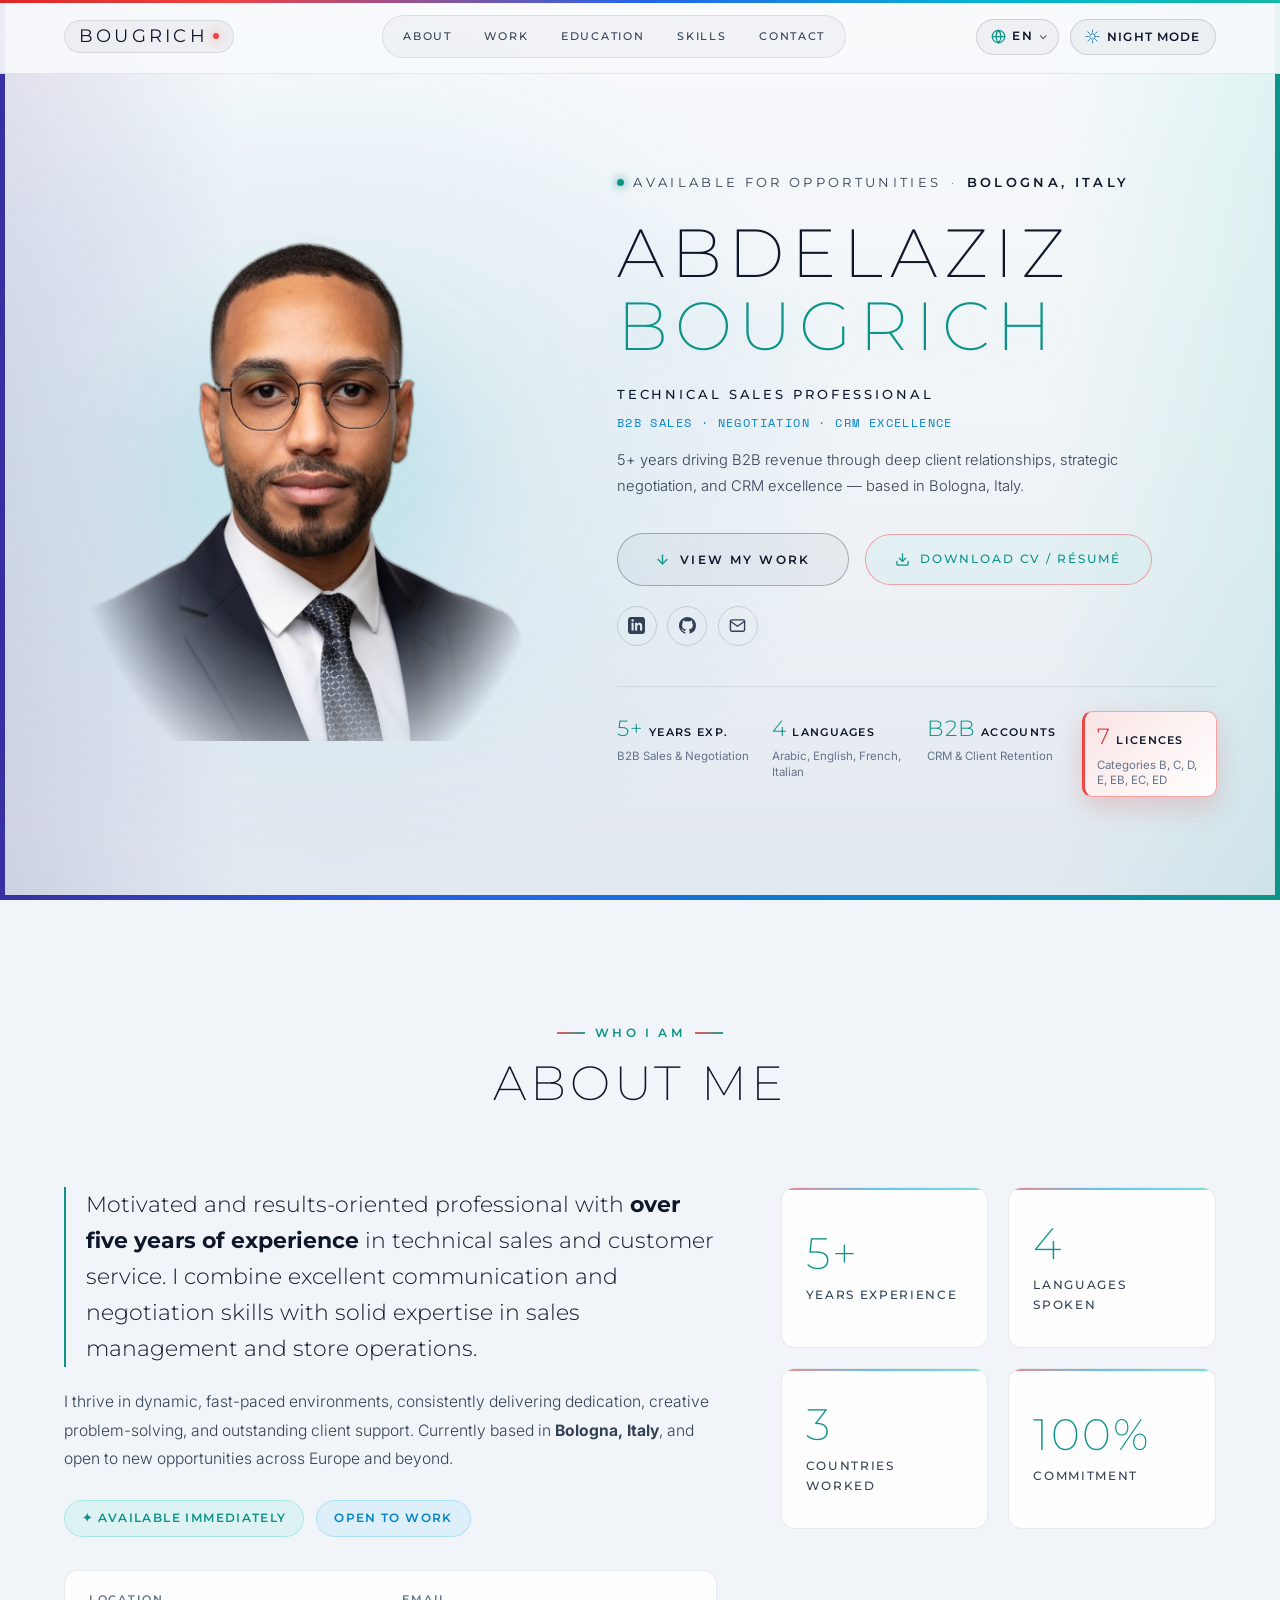
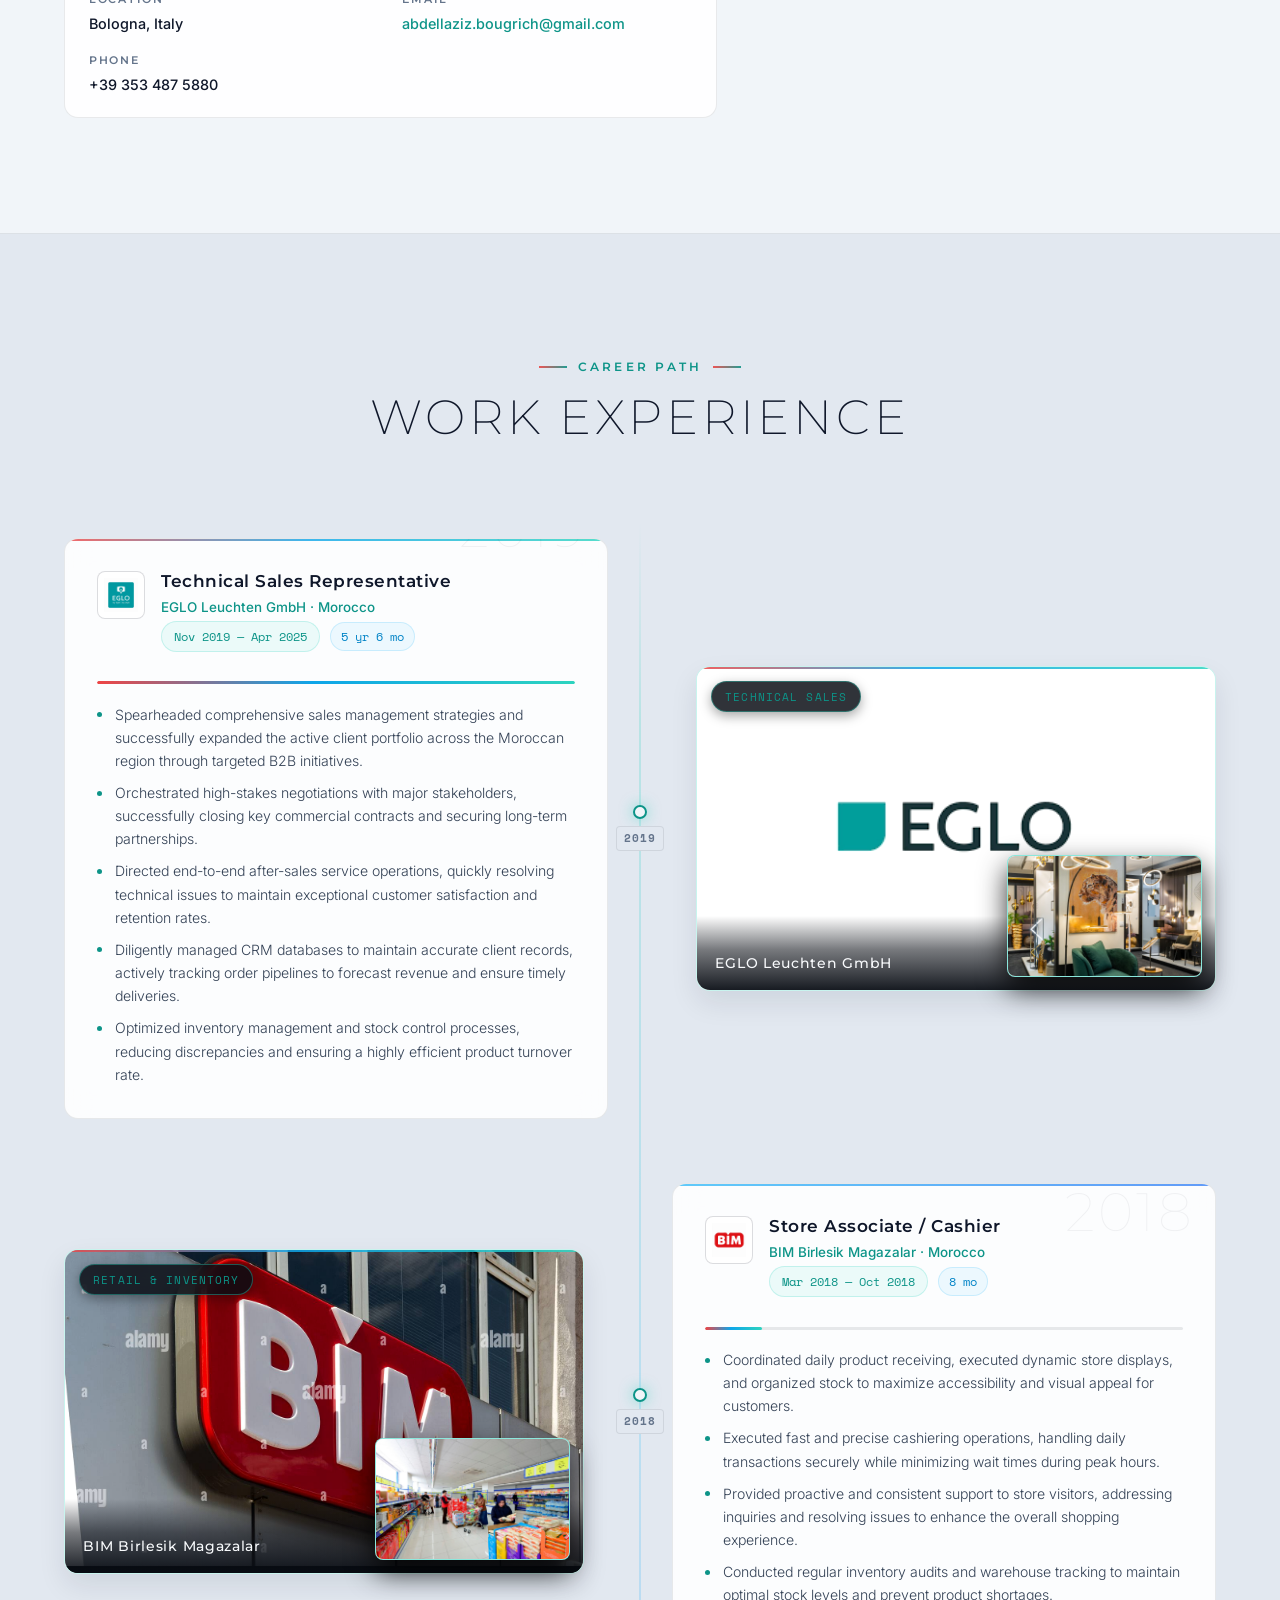
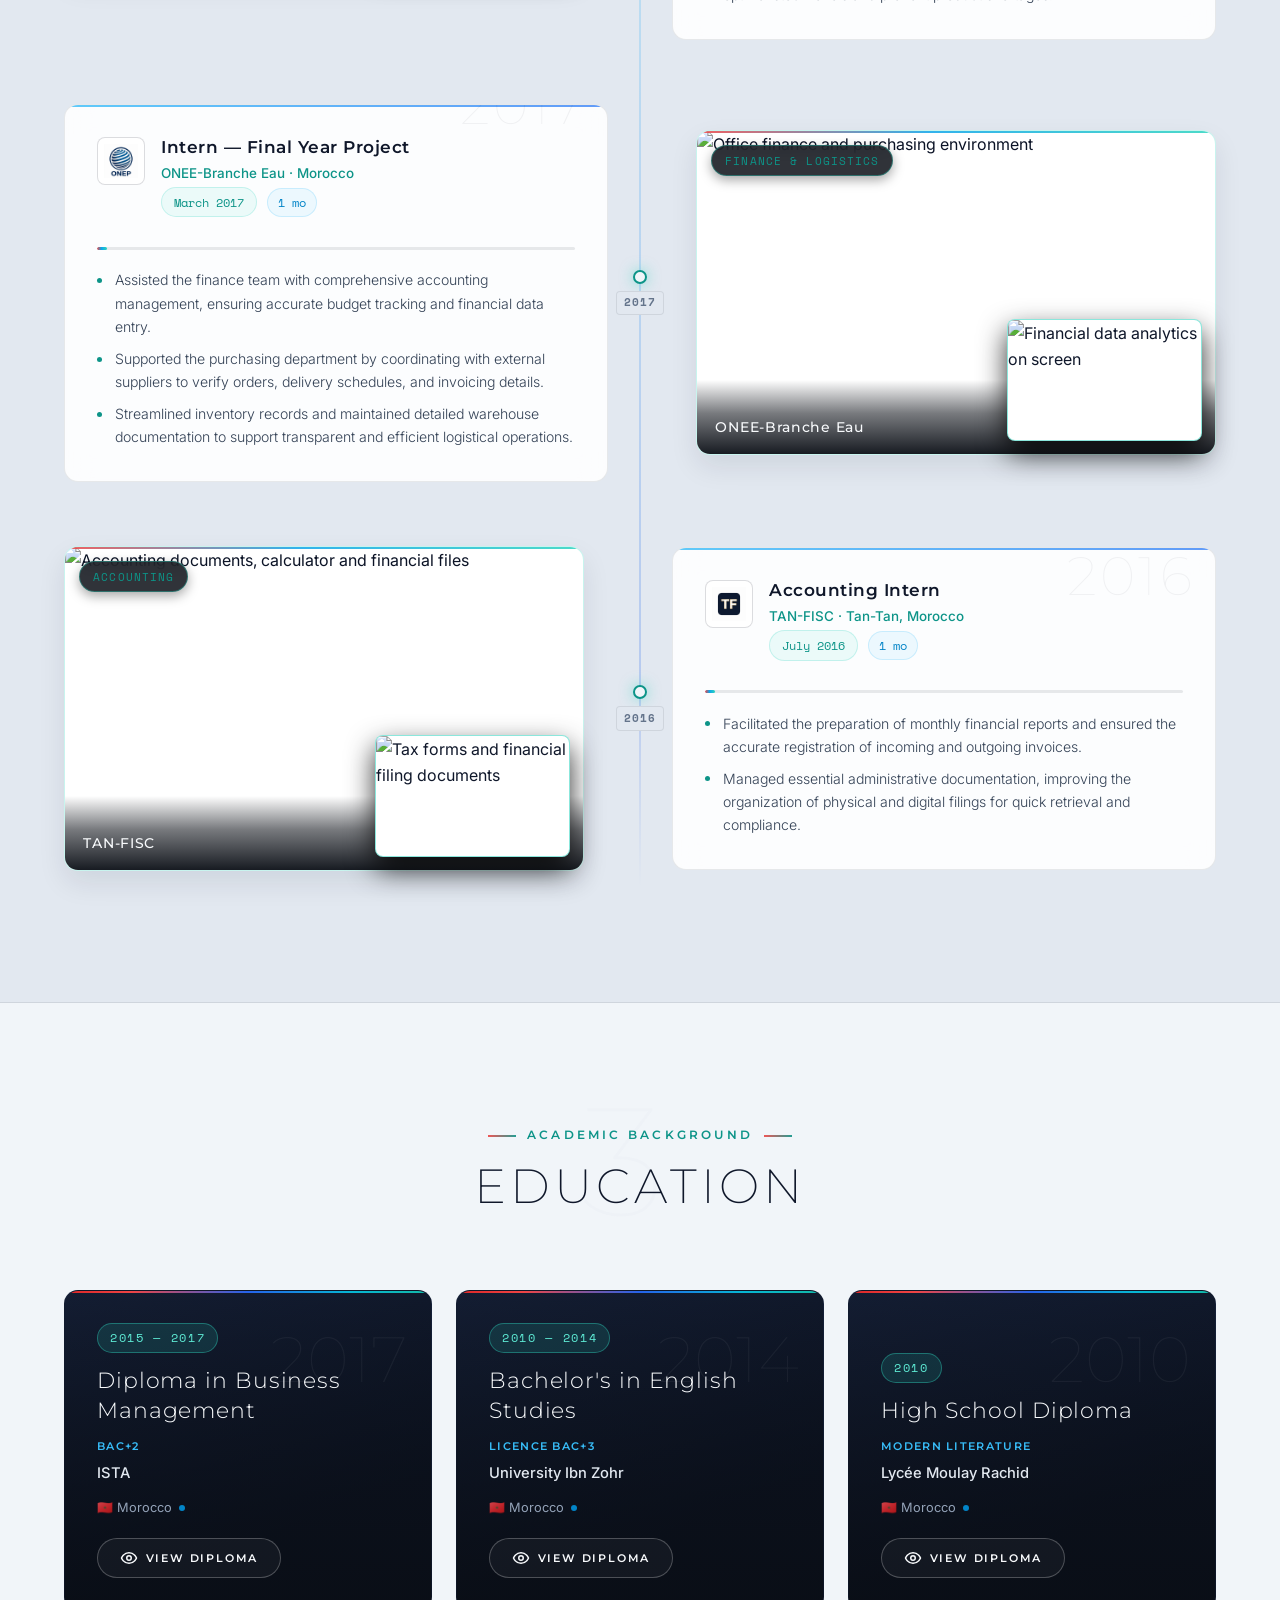
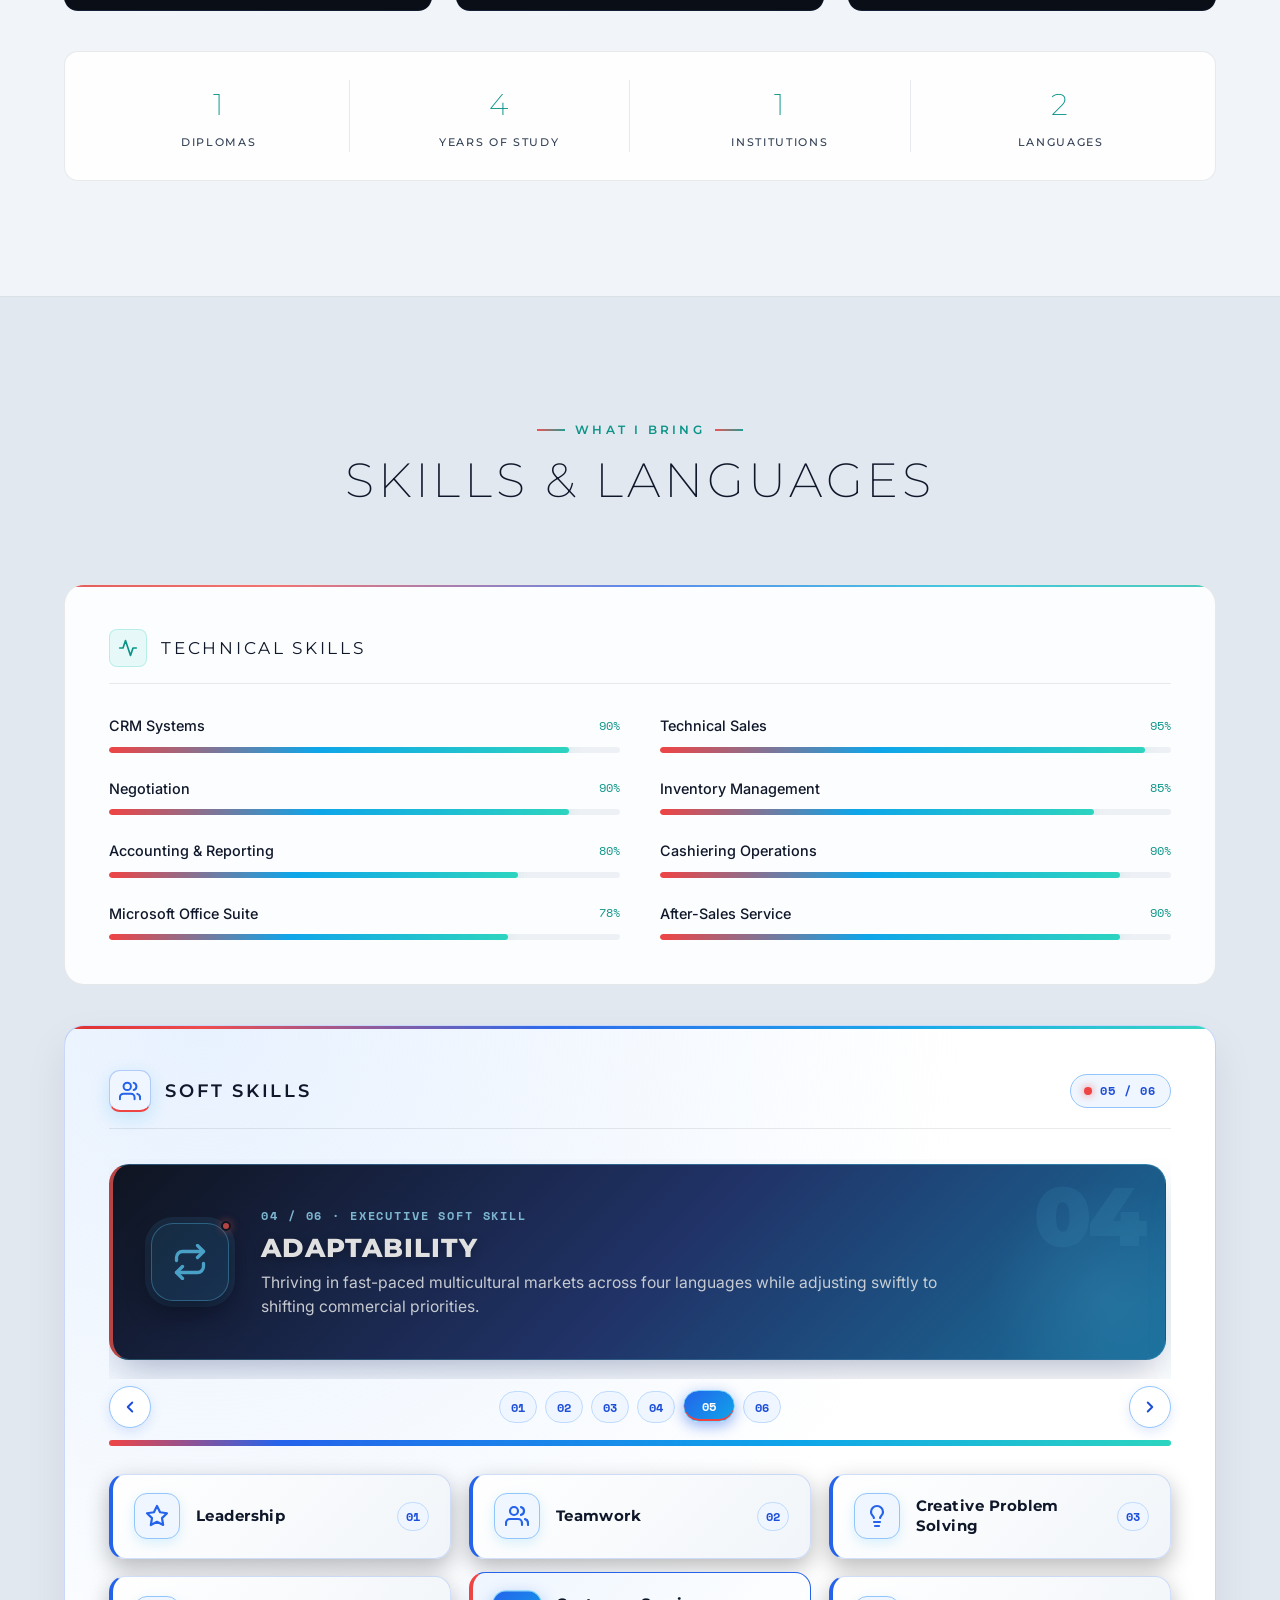
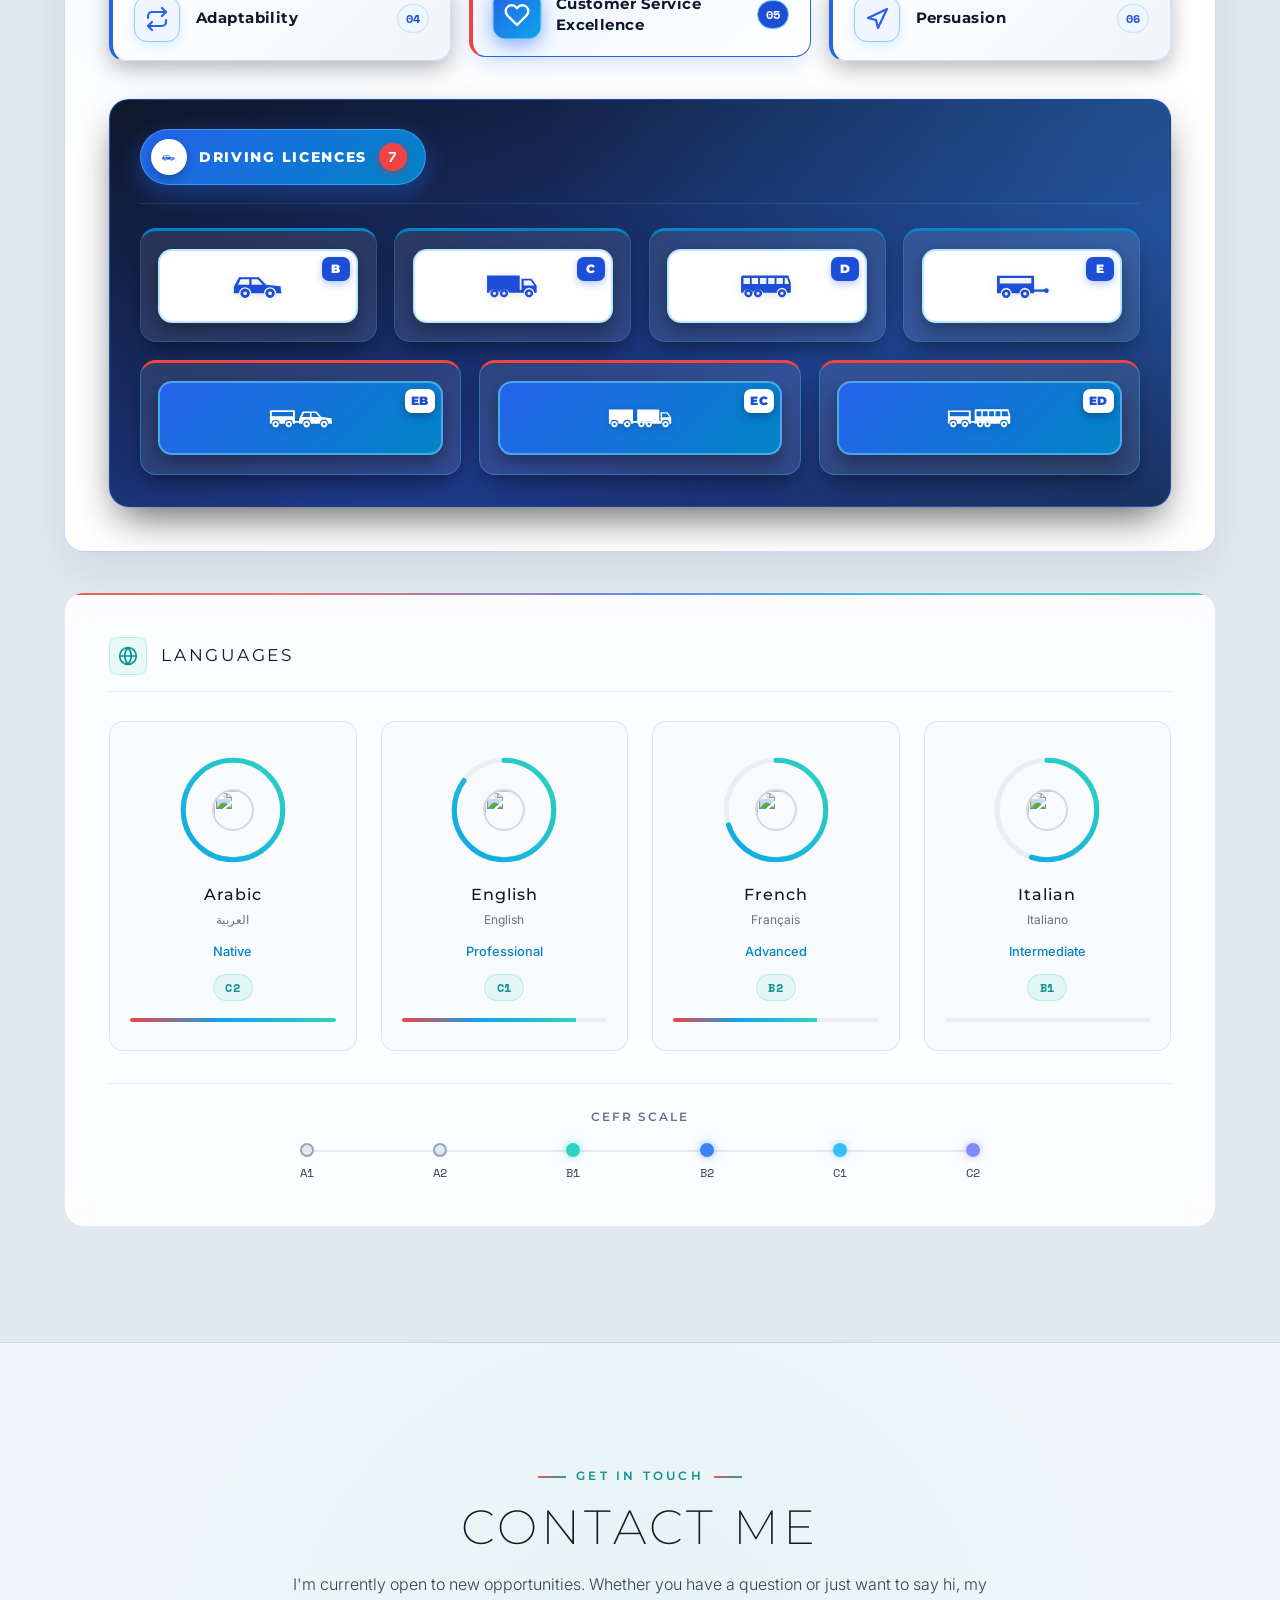
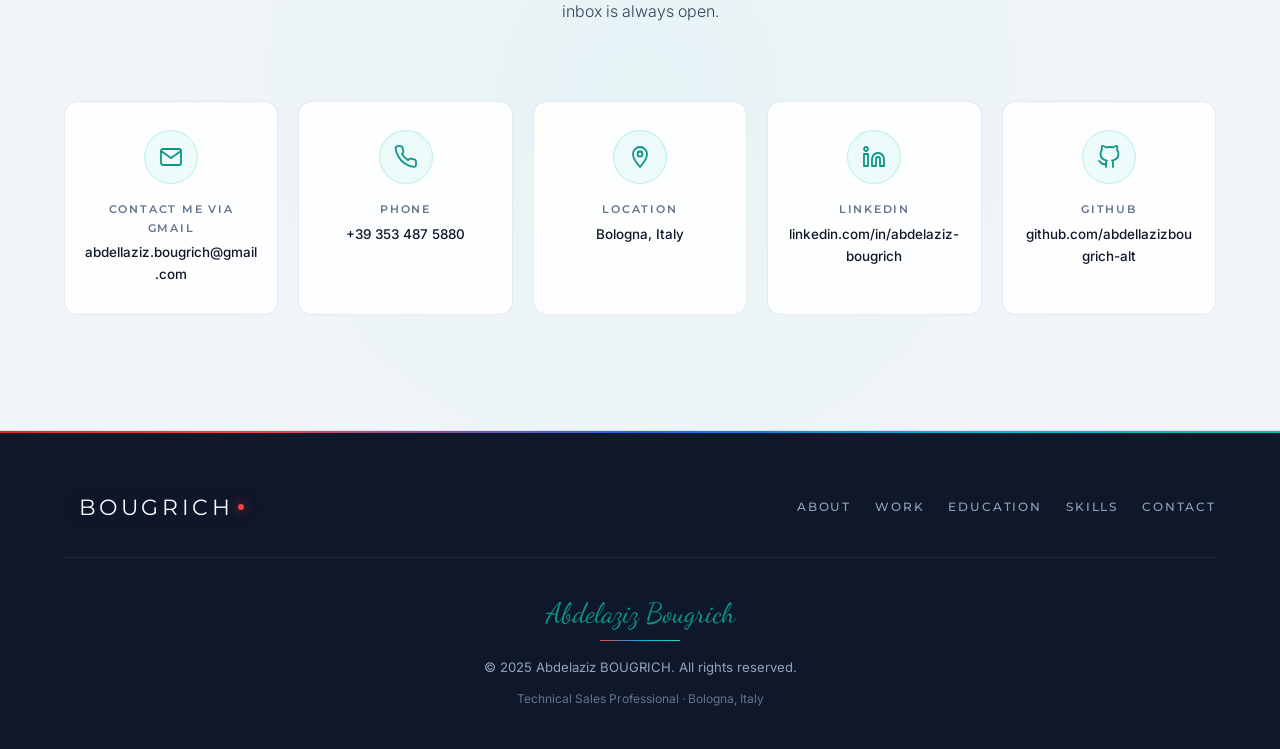
==== commit e623ea9f: "up" ====
--- a/index.html
+++ b/index.html
@@ -986,186 +986,91 @@
               </span>
             </div>
 
-            <!-- Driving Licences — High-Contrast Official Categories Showcase -->
+            <!-- Driving Licences — Compact Official Categories Strip -->
             <div class="driving-showcase-box">
               <div class="driving-showcase-header">
                 <div class="driving-badge-row">
                   <span class="badge badge-driving" aria-label="Driving Licences: B, C, D, E, EB, EC, ED">
                     <span class="driving-header-ico" aria-hidden="true">
-                      <svg width="20" height="20" viewBox="0 0 24 24" fill="none" stroke="currentColor" stroke-width="2.2"
-                        stroke-linecap="round" stroke-linejoin="round">
-                        <rect x="1" y="3" width="15" height="13" rx="1"/>
-                        <path d="M16 8h4l3 3v5h-7V8z"/>
-                        <circle cx="5.5" cy="18.5" r="2.5"/>
-                        <circle cx="18.5" cy="18.5" r="2.5"/>
+                      <svg width="15" height="15" viewBox="0 0 36 20" fill="currentColor">
+                        <path fill-rule="evenodd" clip-rule="evenodd" d="M3 14.5V10.5L6.2 4.5H18.5L23 9.2L32 10.2L32.5 14.5H29.3A3.8 3.8 0 0 0 21.7 14.5H13.8A3.8 3.8 0 0 0 6.2 14.5H3ZM7.2 5.8H12.6V9.3H5.6L7.2 5.8ZM14 5.8H17.8L21 9.3H14V5.8ZM10 11.6A2.9 2.9 0 1 1 9.99 11.6ZM10 13.35A1.15 1.15 0 1 0 10.01 13.35ZM25.5 11.6A2.9 2.9 0 1 1 25.49 11.6ZM25.5 13.35A1.15 1.15 0 1 0 25.51 13.35Z"/>
                       </svg>
                     </span>
                     <span class="badge-text" data-i18n="skills.driving">Driving Licences</span>
                     <span class="driving-count-pill" aria-hidden="true">7</span>
                   </span>
                 </div>
-                <p class="driving-subtext" data-i18n="skills.driving_sub">Full Light, Heavy &amp; Passenger Fleet Qualification</p>
-              </div>
-
-              <!-- 7 Category Cards Grid with Prominent High-Contrast Licence Pictograms -->
-              <div class="driving-categories-grid">
-                <!-- Cat B: Automobile -->
-                <div class="driving-cat-card" style="--lic-i:0" title="Cat. B: Automobile">
+              </div>
+
+              <!-- 7 Official EU Licence Category Tiles (Cattura 5 Silhouettes + Category Letter Only) -->
+              <div class="driving-categories-grid" role="list" aria-label="Driving Licences B, C, D, E, EB, EC, ED">
+                <!-- Cat B -->
+                <div class="driving-cat-card" role="listitem" style="--lic-i:0" title="B">
                   <div class="cat-card-icon cat-b-icon">
-                    <svg width="52" height="32" viewBox="0 0 32 20" fill="none" stroke="currentColor" stroke-width="2.2" stroke-linecap="round" stroke-linejoin="round" class="lic-card-ico" aria-hidden="true">
-                      <path d="M3 12h2.5l2-5h11l2.5 5h6a2 2 0 0 1 2 2v2.5h-3" fill="currentColor" fill-opacity="0.16"/>
-                      <circle cx="8" cy="15" r="2.6" fill="currentColor" fill-opacity="0.3"/>
-                      <circle cx="22" cy="15" r="2.6" fill="currentColor" fill-opacity="0.3"/>
-                      <path d="M10.6 15h8.8"/>
-                      <path d="M3 14v2.5h2.4"/>
-                      <line x1="8" y1="7" x2="8" y2="12"/>
-                      <line x1="14" y1="7" x2="14" y2="12"/>
-                    </svg>
-                    <span class="cat-stamp" aria-hidden="true">B</span>
-                  </div>
-                  <div class="cat-card-info">
-                    <div class="cat-code">Cat. B</div>
-                    <div class="cat-desc" data-i18n="licence.b">Passenger &amp; Light Commercial</div>
-                  </div>
-                </div>
-
-                <!-- Cat C: Rigid Truck -->
-                <div class="driving-cat-card" style="--lic-i:1" title="Cat. C: Poids Lourds">
+                    <span class="cat-stamp">B</span>
+                    <svg viewBox="0 0 36 20" fill="currentColor" class="lic-card-ico" aria-hidden="true">
+                      <path fill-rule="evenodd" clip-rule="evenodd" d="M3 14.5V10.5L6.2 4.5H18.5L23 9.2L32 10.2L32.5 14.5H29.3A3.8 3.8 0 0 0 21.7 14.5H13.8A3.8 3.8 0 0 0 6.2 14.5H3ZM7.2 5.8H12.6V9.3H5.6L7.2 5.8ZM14 5.8H17.8L21 9.3H14V5.8ZM10 11.6A2.9 2.9 0 1 1 9.99 11.6ZM10 13.35A1.15 1.15 0 1 0 10.01 13.35ZM25.5 11.6A2.9 2.9 0 1 1 25.49 11.6ZM25.5 13.35A1.15 1.15 0 1 0 25.51 13.35Z"/>
+                    </svg>
+                  </div>
+                </div>
+
+                <!-- Cat C -->
+                <div class="driving-cat-card" role="listitem" style="--lic-i:1" title="C">
                   <div class="cat-card-icon cat-c-icon">
-                    <svg width="52" height="32" viewBox="0 0 32 20" fill="none" stroke="currentColor" stroke-width="2.2" stroke-linecap="round" stroke-linejoin="round" class="lic-card-ico" aria-hidden="true">
-                      <rect x="2" y="3.5" width="16" height="10" rx="1.5" fill="currentColor" fill-opacity="0.2"/>
-                      <path d="M18 7.5h5.5l3.5 4v2h-9" fill="currentColor" fill-opacity="0.12"/>
-                      <line x1="23.5" y1="7.5" x2="23.5" y2="11.5"/>
-                      <circle cx="7" cy="15" r="2.6" fill="currentColor" fill-opacity="0.3"/>
-                      <circle cx="13" cy="15" r="2.6" fill="currentColor" fill-opacity="0.3"/>
-                      <circle cx="22" cy="15" r="2.6" fill="currentColor" fill-opacity="0.3"/>
-                      <line x1="2" y1="13.5" x2="4.4" y2="13.5"/>
-                      <line x1="9.6" y1="13.5" x2="10.4" y2="13.5"/>
-                      <line x1="15.6" y1="13.5" x2="19.4" y2="13.5"/>
-                      <line x1="24.6" y1="13.5" x2="26.5" y2="13.5"/>
-                    </svg>
-                    <span class="cat-stamp" aria-hidden="true">C</span>
-                  </div>
-                  <div class="cat-card-info">
-                    <div class="cat-code">Cat. C</div>
-                    <div class="cat-desc" data-i18n="licence.c">Heavy Goods Vehicles (&gt;3.5t)</div>
-                  </div>
-                </div>
-
-                <!-- Cat D: Bus -->
-                <div class="driving-cat-card" style="--lic-i:2" title="Cat. D: Autocars &amp; Bus">
+                    <span class="cat-stamp">C</span>
+                    <svg viewBox="0 0 38 20" fill="currentColor" class="lic-card-ico" aria-hidden="true">
+                      <path fill-rule="evenodd" clip-rule="evenodd" d="M2 3.2H23.4V12.6H24.6V5.2H31.2L34.5 9.8V14.5H32.9A3.4 3.4 0 0 0 26.1 14.5H23.4V14.5H16.4A3.4 3.4 0 0 0 9.9 14.5A3.4 3.4 0 0 0 3.4 14.5H2V3.2ZM26 6.4H30.5L32.9 9.6H26V6.4ZM6.8 12.15A2.65 2.65 0 1 1 6.79 12.15ZM6.8 13.75A1.05 1.05 0 1 0 6.81 13.75ZM13.1 12.15A2.65 2.65 0 1 1 13.09 12.15ZM13.1 13.75A1.05 1.05 0 1 0 13.11 13.75ZM29.5 12.15A2.65 2.65 0 1 1 29.49 12.15ZM29.5 13.75A1.05 1.05 0 1 0 29.51 13.75Z"/>
+                    </svg>
+                  </div>
+                </div>
+
+                <!-- Cat D -->
+                <div class="driving-cat-card" role="listitem" style="--lic-i:2" title="D">
                   <div class="cat-card-icon cat-d-icon">
-                    <svg width="52" height="32" viewBox="0 0 32 20" fill="none" stroke="currentColor" stroke-width="2.2" stroke-linecap="round" stroke-linejoin="round" class="lic-card-ico" aria-hidden="true">
-                      <rect x="2" y="4" width="28" height="9.5" rx="2" fill="currentColor" fill-opacity="0.18"/>
-                      <line x1="3" y1="8" x2="29" y2="8"/>
-                      <line x1="8" y1="4" x2="8" y2="8"/>
-                      <line x1="14" y1="4" x2="14" y2="8"/>
-                      <line x1="20" y1="4" x2="20" y2="8"/>
-                      <line x1="25" y1="4" x2="25" y2="8"/>
-                      <circle cx="8" cy="15" r="2.6" fill="currentColor" fill-opacity="0.3"/>
-                      <circle cx="23" cy="15" r="2.6" fill="currentColor" fill-opacity="0.3"/>
-                      <line x1="10.6" y1="13.5" x2="20.4" y2="13.5"/>
-                      <line x1="2" y1="13.5" x2="5.4" y2="13.5"/>
-                      <line x1="25.6" y1="13.5" x2="29.5" y2="13.5"/>
-                    </svg>
-                    <span class="cat-stamp" aria-hidden="true">D</span>
-                  </div>
-                  <div class="cat-card-info">
-                    <div class="cat-code">Cat. D</div>
-                    <div class="cat-desc" data-i18n="licence.d">Passenger Transit Buses</div>
-                  </div>
-                </div>
-
-                <!-- Cat E: Heavy Trailer Qualification -->
-                <div class="driving-cat-card" style="--lic-i:3" title="Cat. E: Remorques Lourdes">
+                    <span class="cat-stamp">D</span>
+                    <svg viewBox="0 0 38 20" fill="currentColor" class="lic-card-ico" aria-hidden="true">
+                      <path fill-rule="evenodd" clip-rule="evenodd" d="M2 4.4C2 3.7 2.5 3.2 3.2 3.2H33L34.6 8.2V14.5H32.2A3.4 3.4 0 0 0 25.4 14.5H16.4A3.4 3.4 0 0 0 9.9 14.5A3.4 3.4 0 0 0 3.4 14.5H2V4.4ZM3.6 4.7H7.8V8.7H3.6V4.7ZM9 4.7H13.2V8.7H9V4.7ZM14.4 4.7H18.6V8.7H14.4V4.7ZM19.8 4.7H24V8.7H19.8V4.7ZM25.2 4.7H29.4V8.7H25.2V4.7ZM30.6 4.7H32.3L33.4 8.7H30.6V4.7ZM6.8 12.15A2.65 2.65 0 1 1 6.79 12.15ZM6.8 13.75A1.05 1.05 0 1 0 6.81 13.75ZM13.1 12.15A2.65 2.65 0 1 1 13.09 12.15ZM13.1 13.75A1.05 1.05 0 1 0 13.11 13.75ZM28.8 12.15A2.65 2.65 0 1 1 28.79 12.15ZM28.8 13.75A1.05 1.05 0 1 0 28.81 13.75Z"/>
+                    </svg>
+                  </div>
+                </div>
+
+                <!-- Cat E -->
+                <div class="driving-cat-card" role="listitem" style="--lic-i:3" title="E">
                   <div class="cat-card-icon cat-e-icon">
-                    <svg width="52" height="32" viewBox="0 0 32 20" fill="none" stroke="currentColor" stroke-width="2.2" stroke-linecap="round" stroke-linejoin="round" class="lic-card-ico" aria-hidden="true">
-                      <rect x="6" y="4" width="22" height="9.5" rx="1.5" fill="currentColor" fill-opacity="0.2"/>
-                      <line x1="13" y1="4" x2="13" y2="13.5"/>
-                      <line x1="20" y1="4" x2="20" y2="13.5"/>
-                      <path d="M2 12h4"/>
-                      <circle cx="2" cy="12" r="1.4" fill="currentColor"/>
-                      <circle cx="13" cy="15" r="2.6" fill="currentColor" fill-opacity="0.3"/>
-                      <circle cx="21" cy="15" r="2.6" fill="currentColor" fill-opacity="0.3"/>
-                    </svg>
-                    <span class="cat-stamp" aria-hidden="true">E</span>
-                  </div>
-                  <div class="cat-card-info">
-                    <div class="cat-code">Cat. E</div>
-                    <div class="cat-desc" data-i18n="licence.e">Heavy Coupled Trailers (&gt;750kg)</div>
-                  </div>
-                </div>
-
-                <!-- Cat EB: Car + Trailer -->
-                <div class="driving-cat-card driving-cat-card--trailer" style="--lic-i:4" title="Cat. EB: Véhicule + Remorque">
+                    <span class="cat-stamp">E</span>
+                    <svg viewBox="0 0 36 20" fill="currentColor" class="lic-card-ico" aria-hidden="true">
+                      <path fill-rule="evenodd" clip-rule="evenodd" d="M2.5 3.6H25.5V12.2H31.8A1.5 1.5 0 1 1 31.8 13.6H25.5V14.5H23.2A3.4 3.4 0 0 0 16.4 14.5H11.6A3.4 3.4 0 0 0 4.8 14.5H2.5V3.6ZM4.2 5H23.8V8.5H4.2V5ZM8.2 12.15A2.65 2.65 0 1 1 8.19 12.15ZM8.2 13.75A1.05 1.05 0 1 0 8.21 13.75ZM19.8 12.15A2.65 2.65 0 1 1 19.79 12.15ZM19.8 13.75A1.05 1.05 0 1 0 19.81 13.75Z"/>
+                    </svg>
+                  </div>
+                </div>
+
+                <!-- Cat EB -->
+                <div class="driving-cat-card driving-cat-card--trailer" role="listitem" style="--lic-i:4" title="EB">
                   <div class="cat-card-icon cat-eb-icon">
-                    <svg width="56" height="32" viewBox="0 0 36 20" fill="none" stroke="currentColor" stroke-width="2.2" stroke-linecap="round" stroke-linejoin="round" class="lic-card-ico" aria-hidden="true">
-                      <path d="M13 12h2l1.8-4h6l2 4h4.2a1.5 1.5 0 0 1 1.5 1.5v2h-2" fill="currentColor" fill-opacity="0.16"/>
-                      <circle cx="17.5" cy="15" r="2.3" fill="currentColor" fill-opacity="0.32"/>
-                      <circle cx="26" cy="15" r="2.3" fill="currentColor" fill-opacity="0.32"/>
-                      <line x1="19.8" y1="15" x2="23.7" y2="15"/>
-                      <line x1="13" y1="13.5" x2="10.5" y2="13.5"/>
-                      <rect x="2" y="6" width="8.5" height="7.5" rx="1" fill="currentColor" fill-opacity="0.22"/>
-                      <circle cx="6.5" cy="15" r="2.3" fill="currentColor" fill-opacity="0.32"/>
-                      <line x1="2" y1="13.5" x2="4.2" y2="13.5"/>
-                      <line x1="8.8" y1="13.5" x2="10.5" y2="13.5"/>
-                    </svg>
-                    <span class="cat-stamp" aria-hidden="true">EB</span>
-                  </div>
-                  <div class="cat-card-info">
-                    <div class="cat-code">Cat. EB</div>
-                    <div class="cat-desc" data-i18n="licence.eb">Vehicle + Heavy Trailer</div>
-                  </div>
-                </div>
-
-                <!-- Cat EC: Articulated Semi-Trailer -->
-                <div class="driving-cat-card driving-cat-card--trailer" style="--lic-i:5" title="Cat. EC: Ensembles Articulés">
+                    <span class="cat-stamp">EB</span>
+                    <svg viewBox="0 0 52 20" fill="currentColor" class="lic-card-ico" aria-hidden="true">
+                      <path fill-rule="evenodd" clip-rule="evenodd" d="M1.5 3.8H21.2V12.4H24.5V10.6L27.4 4.8H38.2L42.2 9.2L50 10.2L50.5 14.5H47.6A3.4 3.4 0 0 0 40.8 14.5H33.8A3.4 3.4 0 0 0 27 14.5H24.5V13.7H21.2V14.5H19.6A3.2 3.2 0 0 0 13.2 14.5H9.2A3.2 3.2 0 0 0 2.8 14.5H1.5V3.8ZM3 5.2H19.7V8.7H3V5.2ZM28.3 6H33V9.3H26.8L28.3 6ZM34.3 6H37.6L40.4 9.3H34.3V6ZM6 12.25A2.55 2.55 0 1 1 5.99 12.25ZM6 13.8A1 1 0 1 0 6.01 13.8ZM16.4 12.25A2.55 2.55 0 1 1 16.39 12.25ZM16.4 13.8A1 1 0 1 0 16.41 13.8ZM30.4 12.15A2.65 2.65 0 1 1 30.39 12.15ZM30.4 13.75A1.05 1.05 0 1 0 30.41 13.75ZM44.2 12.15A2.65 2.65 0 1 1 44.19 12.15ZM44.2 13.75A1.05 1.05 0 1 0 44.21 13.75Z"/>
+                    </svg>
+                  </div>
+                </div>
+
+                <!-- Cat EC -->
+                <div class="driving-cat-card driving-cat-card--trailer" role="listitem" style="--lic-i:5" title="EC">
                   <div class="cat-card-icon cat-ec-icon">
-                    <svg width="56" height="32" viewBox="0 0 36 20" fill="none" stroke="currentColor" stroke-width="2.2" stroke-linecap="round" stroke-linejoin="round" class="lic-card-ico" aria-hidden="true">
-                      <rect x="2" y="4" width="17" height="9.5" rx="1" fill="currentColor" fill-opacity="0.22"/>
-                      <circle cx="6" cy="15" r="2.3" fill="currentColor" fill-opacity="0.32"/>
-                      <circle cx="11" cy="15" r="2.3" fill="currentColor" fill-opacity="0.32"/>
-                      <line x1="2" y1="13.5" x2="3.7" y2="13.5"/>
-                      <line x1="8.3" y1="13.5" x2="8.7" y2="13.5"/>
-                      <line x1="13.3" y1="13.5" x2="19" y2="13.5"/>
-                      <line x1="19" y1="11.5" x2="22" y2="11.5"/>
-                      <path d="M21 8h6l3 3.5v2h-9" fill="currentColor" fill-opacity="0.16"/>
-                      <line x1="25.5" y1="8" x2="25.5" y2="11.5"/>
-                      <circle cx="22" cy="15" r="2.3" fill="currentColor" fill-opacity="0.32"/>
-                      <circle cx="28" cy="15" r="2.3" fill="currentColor" fill-opacity="0.32"/>
-                      <line x1="24.3" y1="15" x2="25.7" y2="15"/>
-                    </svg>
-                    <span class="cat-stamp" aria-hidden="true">EC</span>
-                  </div>
-                  <div class="cat-card-info">
-                    <div class="cat-code">Cat. EC</div>
-                    <div class="cat-desc" data-i18n="licence.ec">Heavy Articulated Cargo</div>
-                  </div>
-                </div>
-
-                <!-- Cat ED: Articulated Bus -->
-                <div class="driving-cat-card driving-cat-card--trailer" style="--lic-i:6" title="Cat. ED: Bus &amp; Cars Articulés">
+                    <span class="cat-stamp">EC</span>
+                    <svg viewBox="0 0 52 20" fill="currentColor" class="lic-card-ico" aria-hidden="true">
+                      <path fill-rule="evenodd" clip-rule="evenodd" d="M1.5 3.4H20.5V12.4H23.8V3.4H41.2V12.6H42.2V5.4H47.8L50.6 9.8V14.5H49.2A3.1 3.1 0 0 0 43 14.5H41.2V14.5H35.8A3.1 3.1 0 0 0 30 14.5A3.1 3.1 0 0 0 24.2 14.5H23.8V13.7H20.5V14.5H19A3.1 3.1 0 0 0 12.8 14.5H9A3.1 3.1 0 0 0 2.8 14.5H1.5V3.4ZM43.4 6.5H47.2L49.2 9.5H43.4V6.5ZM5.9 12.3A2.5 2.5 0 1 1 5.89 12.3ZM5.9 13.8A1 1 0 1 0 5.91 13.8ZM15.9 12.3A2.5 2.5 0 1 1 15.89 12.3ZM15.9 13.8A1 1 0 1 0 15.91 13.8ZM27.1 12.3A2.5 2.5 0 1 1 27.09 12.3ZM27.1 13.8A1 1 0 1 0 27.11 13.8ZM32.9 12.3A2.5 2.5 0 1 1 32.89 12.3ZM32.9 13.8A1 1 0 1 0 32.91 13.8ZM46.1 12.3A2.5 2.5 0 1 1 46.09 12.3ZM46.1 13.8A1 1 0 1 0 46.11 13.8Z"/>
+                    </svg>
+                  </div>
+                </div>
+
+                <!-- Cat ED -->
+                <div class="driving-cat-card driving-cat-card--trailer" role="listitem" style="--lic-i:6" title="ED">
                   <div class="cat-card-icon cat-ed-icon">
-                    <svg width="56" height="32" viewBox="0 0 36 20" fill="none" stroke="currentColor" stroke-width="2.2" stroke-linecap="round" stroke-linejoin="round" class="lic-card-ico" aria-hidden="true">
-                      <rect x="15" y="4.5" width="18" height="9" rx="1.5" fill="currentColor" fill-opacity="0.2"/>
-                      <line x1="15" y1="8.2" x2="32.5" y2="8.2"/>
-                      <line x1="20" y1="4.5" x2="20" y2="8.2"/>
-                      <line x1="26" y1="4.5" x2="26" y2="8.2"/>
-                      <circle cx="19" cy="15" r="2.3" fill="currentColor" fill-opacity="0.32"/>
-                      <circle cx="28" cy="15" r="2.3" fill="currentColor" fill-opacity="0.32"/>
-                      <path d="M12.5 5.5l2 1.5-2 1.5 2 1.5-2 1.5 2 1.5"/>
-                      <rect x="2" y="4.5" width="10.5" height="9" rx="1" fill="currentColor" fill-opacity="0.2"/>
-                      <line x1="2" y1="8.2" x2="12.5" y2="8.2"/>
-                      <line x1="7" y1="4.5" x2="7" y2="8.2"/>
-                      <circle cx="6.5" cy="15" r="2.3" fill="currentColor" fill-opacity="0.32"/>
-                      <line x1="2" y1="13.5" x2="4.2" y2="13.5"/>
-                      <line x1="8.8" y1="13.5" x2="12.5" y2="13.5"/>
-                    </svg>
-                    <span class="cat-stamp" aria-hidden="true">ED</span>
-                  </div>
-                  <div class="cat-card-info">
-                    <div class="cat-code">Cat. ED</div>
-                    <div class="cat-desc" data-i18n="licence.ed">Articulated Passenger Coaches</div>
+                    <span class="cat-stamp">ED</span>
+                    <svg viewBox="0 0 52 20" fill="currentColor" class="lic-card-ico" aria-hidden="true">
+                      <path fill-rule="evenodd" clip-rule="evenodd" d="M1.5 4H19.5V12.4H22.6V4.4C22.6 3.7 23.1 3.2 23.8 3.2H49.2L50.6 8.2V14.5H48.8A3.1 3.1 0 0 0 42.6 14.5H35.6A3.1 3.1 0 0 0 29.8 14.5A3.1 3.1 0 0 0 24 14.5H22.6V13.7H19.5V14.5H18A3.1 3.1 0 0 0 11.8 14.5H8.8A3.1 3.1 0 0 0 2.6 14.5H1.5V4ZM3 5.3H18V8.6H3V5.3ZM24 4.7H27.8V8.6H24V4.7ZM29 4.7H32.8V8.6H29V4.7ZM34 4.7H37.8V8.6H34V4.7ZM39 4.7H42.8V8.6H39V4.7ZM44 4.7H48.4L49.4 8.6H44V4.7ZM5.7 12.3A2.5 2.5 0 1 1 5.69 12.3ZM5.7 13.8A1 1 0 1 0 5.71 13.8ZM14.9 12.3A2.5 2.5 0 1 1 14.89 12.3ZM14.9 13.8A1 1 0 1 0 14.91 13.8ZM26.9 12.3A2.5 2.5 0 1 1 26.89 12.3ZM26.9 13.8A1 1 0 1 0 26.91 13.8ZM32.7 12.3A2.5 2.5 0 1 1 32.69 12.3ZM32.7 13.8A1 1 0 1 0 32.71 13.8ZM45.7 12.3A2.5 2.5 0 1 1 45.69 12.3ZM45.7 13.8A1 1 0 1 0 45.71 13.8Z"/>
+                    </svg>
                   </div>
                 </div>
               </div>
--- a/style.css
+++ b/style.css
@@ -3789,44 +3789,52 @@
   }
 }
 
-/* ─── C. Radical Soft Skills Block Header & Container ─── */
+/* ─── C. Soft Skills Block Header & Container (Project Blue + Small Red Touch) ─── */
 .sv2-block--soft {
-  border: 1.5px solid rgba(239, 68, 68, 0.38);
+  border: 1px solid rgba(56, 189, 248, 0.26);
   background:
-    radial-gradient(circle at 12% 0%, rgba(220, 38, 38, 0.16) 0%, transparent 50%),
-    radial-gradient(circle at 88% 100%, rgba(185, 28, 28, 0.12) 0%, transparent 55%),
+    radial-gradient(circle at 12% 0%, rgba(37, 99, 235, 0.14) 0%, transparent 50%),
+    radial-gradient(circle at 88% 100%, rgba(14, 165, 233, 0.1) 0%, transparent 55%),
     var(--bg-card);
-  box-shadow: 0 20px 50px rgba(0, 0, 0, 0.42), 0 0 0 1px rgba(239, 68, 68, 0.12);
+  box-shadow: 0 20px 50px rgba(0, 0, 0, 0.42), 0 0 0 1px rgba(56, 189, 248, 0.1);
 }
 
 [data-theme="light"] .sv2-block--soft {
   background:
-    radial-gradient(circle at 12% 0%, rgba(254, 202, 202, 0.45) 0%, transparent 50%),
+    radial-gradient(circle at 12% 0%, rgba(219, 234, 254, 0.65) 0%, transparent 50%),
     #ffffff;
-  border-color: rgba(220, 38, 38, 0.35);
-  box-shadow: 0 18px 42px rgba(220, 38, 38, 0.09);
+  border-color: rgba(37, 99, 235, 0.24);
+  box-shadow: 0 18px 42px rgba(15, 23, 42, 0.08);
 }
 
 .sv2-block--soft::before {
-  height: 4px;
-  background: linear-gradient(90deg, #dc2626 0%, #ef4444 45%, #f97316 75%, #2dd4bf 100%);
-  opacity: 1;
+  height: 3px;
+  background: linear-gradient(90deg, #dc2626 0%, #ef4444 12%, #2563eb 42%, #0ea5e9 74%, #2dd4bf 100%);
+  opacity: 0.95;
 }
 
 .sv2-block-icon--red {
-  width: 44px;
-  height: 44px;
-  border-radius: 12px;
-  background: linear-gradient(135deg, #ef4444 0%, #b91c1c 100%);
-  border: 1px solid rgba(255, 255, 255, 0.28);
-  color: #ffffff;
-  box-shadow: 0 6px 18px rgba(220, 38, 38, 0.45);
+  width: 42px;
+  height: 42px;
+  border-radius: 11px;
+  background: rgba(37, 99, 235, 0.14);
+  border: 1px solid rgba(56, 189, 248, 0.34);
+  border-bottom: 2px solid var(--accent-red);
+  color: var(--cold-cyan);
+  box-shadow: 0 6px 18px rgba(14, 165, 233, 0.18);
+}
+
+[data-theme="light"] .sv2-block-icon--red {
+  background: #eff6ff;
+  border-color: rgba(37, 99, 235, 0.3);
+  border-bottom: 2px solid var(--accent-red);
+  color: var(--cold-blue);
 }
 
 .sv2-block--soft .sv2-block-title {
-  font-size: 1.22rem;
-  font-weight: 700;
-  letter-spacing: 0.14em;
+  font-size: 1.15rem;
+  font-weight: 600;
+  letter-spacing: 0.15em;
 }
 
 .soft-header-badge {
@@ -3834,29 +3842,29 @@
   display: inline-flex;
   align-items: center;
   gap: 0.5rem;
-  padding: 0.38rem 0.85rem;
+  padding: 0.36rem 0.85rem;
   border-radius: var(--radius-pill);
-  background: rgba(220, 38, 38, 0.16);
-  border: 1px solid rgba(239, 68, 68, 0.45);
+  background: rgba(37, 99, 235, 0.14);
+  border: 1px solid rgba(56, 189, 248, 0.35);
   font-family: var(--font-mono);
   font-size: 0.78rem;
   font-weight: 700;
   letter-spacing: 0.08em;
-  color: #fca5a5;
+  color: #7dd3fc;
 }
 
 [data-theme="light"] .soft-header-badge {
-  background: #fef2f2;
-  border-color: #fca5a5;
-  color: #b91c1c;
+  background: #eff6ff;
+  border-color: #93c5fd;
+  color: #1d4ed8;
 }
 
 .soft-header-dot {
   width: 8px;
   height: 8px;
   border-radius: 50%;
-  background: #ef4444;
-  box-shadow: 0 0 10px #ef4444;
+  background: var(--accent-red);
+  box-shadow: 0 0 8px rgba(239, 68, 68, 0.75);
   animation: portRedPulse 2s ease-in-out infinite;
 }
 
@@ -3901,10 +3909,11 @@
   min-height: 196px;
   padding: 2rem 2.4rem;
   border-radius: 20px;
-  background: linear-gradient(135deg, #ef4444 0%, #dc2626 38%, #991b1b 78%, #450a0a 100%);
+  background: linear-gradient(135deg, #0b1324 0%, #172554 46%, #1e3a8a 80%, #0369a1 100%);
   color: #ffffff;
-  border: 2px solid rgba(255, 255, 255, 0.24);
-  box-shadow: 0 18px 38px -10px rgba(220, 38, 38, 0.52), 0 8px 20px -6px rgba(15, 23, 42, 0.65);
+  border: 1.5px solid rgba(56, 189, 248, 0.32);
+  border-left: 4px solid var(--accent-red);
+  box-shadow: 0 18px 38px -10px rgba(2, 6, 23, 0.65), 0 8px 20px -6px rgba(14, 165, 233, 0.22);
   display: flex;
   flex-direction: row;
   align-items: center;
@@ -3914,12 +3923,19 @@
               filter 0.38s ease;
 }
 
+[data-theme="light"] .port-soft-slide {
+  background: linear-gradient(135deg, #0f172a 0%, #1e3a8a 52%, #0284c7 100%);
+  border-color: rgba(56, 189, 248, 0.4);
+  border-left: 4px solid var(--accent-red);
+  box-shadow: 0 18px 36px -10px rgba(30, 58, 138, 0.35);
+}
+
 .port-soft-slide:not(.is-active) {
   filter: saturate(0.75) brightness(0.88);
 }
 
 .port-soft-slide.is-active {
-  box-shadow: 0 22px 44px -10px rgba(220, 38, 38, 0.68), 0 0 0 2px rgba(255, 255, 255, 0.34);
+  box-shadow: 0 22px 44px -10px rgba(14, 165, 233, 0.35), 0 0 0 1.5px rgba(56, 189, 248, 0.42);
 }
 
 /* Decorative radial rings inside each slide */
@@ -3931,7 +3947,7 @@
   width: 240px;
   height: 240px;
   border-radius: 50%;
-  background: radial-gradient(circle, rgba(255, 255, 255, 0.2) 0%, rgba(255, 255, 255, 0) 70%);
+  background: radial-gradient(circle, rgba(56, 189, 248, 0.22) 0%, rgba(56, 189, 248, 0) 70%);
   pointer-events: none;
 }
 
@@ -3943,7 +3959,7 @@
   left: -45%;
   width: 40%;
   height: 100%;
-  background: linear-gradient(90deg, transparent, rgba(255, 255, 255, 0.22), transparent);
+  background: linear-gradient(90deg, transparent, rgba(56, 189, 248, 0.18), transparent);
   transform: skewX(-22deg);
   pointer-events: none;
 }
@@ -3966,7 +3982,7 @@
   font-weight: 900;
   line-height: 1;
   letter-spacing: -0.04em;
-  color: rgba(255, 255, 255, 0.16);
+  color: rgba(56, 189, 248, 0.14);
   pointer-events: none;
   user-select: none;
 }
@@ -3977,14 +3993,28 @@
   width: 78px;
   height: 78px;
   border-radius: 22px;
-  background: #ffffff;
-  color: var(--red-vivid);
+  background: rgba(14, 165, 233, 0.16);
+  border: 1.5px solid rgba(56, 189, 248, 0.45);
+  color: #38bdf8;
   display: inline-flex;
   align-items: center;
   justify-content: center;
   flex-shrink: 0;
-  box-shadow: 0 12px 26px rgba(0, 0, 0, 0.35), 0 0 0 6px rgba(255, 255, 255, 0.22);
+  box-shadow: 0 12px 26px rgba(2, 6, 23, 0.45), 0 0 0 6px rgba(56, 189, 248, 0.12);
   transition: transform 0.35s cubic-bezier(0.22, 1, 0.36, 1);
+}
+
+.port-soft-ico::after {
+  content: "";
+  position: absolute;
+  top: -3px;
+  right: -3px;
+  width: 10px;
+  height: 10px;
+  border-radius: 50%;
+  background: var(--accent-red);
+  border: 2px solid #0f172a;
+  box-shadow: 0 0 8px rgba(239, 68, 68, 0.7);
 }
 
 .port-soft-slide.is-active .port-soft-ico {
@@ -3994,11 +4024,11 @@
 @keyframes portSoftIconPulse {
   0%, 100% {
     transform: translateY(0) scale(1);
-    box-shadow: 0 12px 26px rgba(0, 0, 0, 0.35), 0 0 0 6px rgba(255, 255, 255, 0.22);
+    box-shadow: 0 12px 26px rgba(2, 6, 23, 0.45), 0 0 0 6px rgba(56, 189, 248, 0.14);
   }
   50% {
     transform: translateY(-3px) scale(1.05);
-    box-shadow: 0 16px 32px rgba(0, 0, 0, 0.42), 0 0 0 11px rgba(255, 255, 255, 0.1);
+    box-shadow: 0 16px 32px rgba(2, 6, 23, 0.55), 0 0 0 11px rgba(56, 189, 248, 0.06);
   }
 }
 
@@ -4018,7 +4048,7 @@
   font-weight: 700;
   letter-spacing: 0.16em;
   text-transform: uppercase;
-  color: rgba(255, 255, 255, 0.84);
+  color: #7dd3fc;
 }
 
 .port-soft-title {
@@ -4035,7 +4065,7 @@
 .port-soft-desc {
   font-size: 0.98rem;
   line-height: 1.55;
-  color: rgba(255, 255, 255, 0.94);
+  color: rgba(241, 245, 249, 0.92);
   font-weight: 400;
 }
 
@@ -4072,22 +4102,30 @@
   width: 42px;
   height: 42px;
   border-radius: 50%;
-  border: 2px solid var(--red-vivid);
-  background: #ffffff;
-  color: var(--red-vivid);
+  border: 1.5px solid rgba(56, 189, 248, 0.42);
+  background: rgba(15, 23, 42, 0.85);
+  color: #38bdf8;
   display: inline-flex;
   align-items: center;
   justify-content: center;
   flex-shrink: 0;
-  box-shadow: 0 6px 16px rgba(220, 38, 38, 0.28);
-  transition: transform 0.2s ease, background-color 0.2s ease, color 0.2s ease, box-shadow 0.2s ease;
+  box-shadow: 0 6px 16px rgba(2, 6, 23, 0.35);
+  transition: transform 0.2s ease, background-color 0.2s ease, color 0.2s ease, border-color 0.2s ease, box-shadow 0.2s ease;
+}
+
+[data-theme="light"] .port-soft-btn {
+  background: #ffffff;
+  border-color: #93c5fd;
+  color: #1d4ed8;
+  box-shadow: 0 4px 12px rgba(37, 99, 235, 0.14);
 }
 
 .port-soft-btn:hover {
-  background: var(--red-vivid);
+  background: var(--cold-cobalt);
+  border-color: var(--cold-cyan);
   color: #ffffff;
   transform: scale(1.08);
-  box-shadow: 0 8px 22px rgba(220, 38, 38, 0.48);
+  box-shadow: 0 8px 22px rgba(37, 99, 235, 0.45);
 }
 
 .port-soft-btn:active {
@@ -4107,9 +4145,9 @@
   height: 32px;
   padding: 0 0.65rem;
   border-radius: var(--radius-pill);
-  border: 1.5px solid rgba(239, 68, 68, 0.4);
+  border: 1.5px solid rgba(56, 189, 248, 0.3);
   background: rgba(15, 23, 42, 0.65);
-  color: #fca5a5;
+  color: #93c5fd;
   font-family: var(--font-mono);
   font-size: 0.76rem;
   font-weight: 700;
@@ -4118,23 +4156,29 @@
 }
 
 [data-theme="light"] .port-soft-dot {
-  background: #fef2f2;
-  border-color: #fca5a5;
-  color: #b91c1c;
+  background: #eff6ff;
+  border-color: #bfdbfe;
+  color: #1d4ed8;
 }
 
 .port-soft-dot:hover {
-  border-color: var(--accent-red);
+  border-color: var(--cold-cyan);
   color: #ffffff;
-  background: rgba(220, 38, 38, 0.35);
+  background: rgba(37, 99, 235, 0.35);
+}
+
+[data-theme="light"] .port-soft-dot:hover {
+  background: #dbeafe;
+  border-color: #2563eb;
+  color: #1e3a8a;
 }
 
 .port-soft-dot.is-active {
   min-width: 52px;
-  background: linear-gradient(135deg, #ef4444 0%, #b91c1c 100%);
-  border-color: #ffffff;
+  background: linear-gradient(135deg, #2563eb 0%, #0ea5e9 100%);
+  border-color: #7dd3fc;
   color: #ffffff;
-  box-shadow: 0 4px 14px rgba(220, 38, 38, 0.55);
+  box-shadow: 0 4px 14px rgba(37, 99, 235, 0.48), inset 0 -2px 0 var(--accent-red);
   transform: translateY(-1px);
 }
 
@@ -4142,7 +4186,7 @@
   margin-top: 0.75rem;
   height: 6px;
   border-radius: var(--radius-pill);
-  background: rgba(239, 68, 68, 0.18);
+  background: rgba(56, 189, 248, 0.16);
   overflow: hidden;
 }
 
@@ -4150,7 +4194,7 @@
   display: block;
   width: 100%;
   height: 100%;
-  background: linear-gradient(90deg, #ef4444 0%, #dc2626 60%, #fb7185 100%);
+  background: linear-gradient(90deg, var(--accent-red) 0%, #2563eb 16%, #0ea5e9 65%, #2dd4bf 100%);
   transform-origin: left center;
   transform: scaleX(0);
 }
@@ -4178,16 +4222,16 @@
   cursor: pointer;
   padding: 1.15rem 1.3rem;
   border-radius: 16px;
-  border: 1.5px solid rgba(239, 68, 68, 0.24);
-  border-left: 5px solid var(--red-vivid);
-  background: linear-gradient(135deg, rgba(24, 16, 28, 0.88) 0%, rgba(15, 23, 42, 0.78) 100%);
+  border: 1px solid rgba(56, 189, 248, 0.22);
+  border-left: 4px solid var(--cold-blue);
+  background: linear-gradient(135deg, rgba(15, 23, 42, 0.85) 0%, rgba(11, 18, 32, 0.75) 100%);
   box-shadow: 0 8px 22px rgba(0, 0, 0, 0.28);
 }
 
 [data-theme="light"] .sv2-block--soft .sv2-pill {
-  background: linear-gradient(135deg, #ffffff 0%, #fff1f2 100%);
-  border-color: rgba(220, 38, 38, 0.22);
-  border-left: 5px solid var(--red-vivid);
+  background: linear-gradient(135deg, #ffffff 0%, #f1f5f9 100%);
+  border-color: rgba(37, 99, 235, 0.2);
+  border-left: 4px solid var(--cold-blue);
 }
 
 .sv2-block--soft .sv2-pill svg {
@@ -4195,16 +4239,16 @@
   height: 46px;
   padding: 10px;
   border-radius: 13px;
-  background: rgba(220, 38, 38, 0.16);
-  border: 1.5px solid rgba(239, 68, 68, 0.42);
-  color: #f87171;
-  box-shadow: 0 4px 12px rgba(220, 38, 38, 0.18);
+  background: rgba(37, 99, 235, 0.14);
+  border: 1px solid rgba(56, 189, 248, 0.34);
+  color: #38bdf8;
+  box-shadow: 0 4px 12px rgba(14, 165, 233, 0.15);
 }
 
 [data-theme="light"] .sv2-block--soft .sv2-pill svg {
-  background: #fee2e2;
-  border-color: #fca5a5;
-  color: var(--red-vivid);
+  background: #eff6ff;
+  border-color: #93c5fd;
+  color: var(--cold-blue);
 }
 
 .sv2-block--soft .sv2-pill .pill-text {
@@ -4224,53 +4268,53 @@
   font-weight: 700;
   padding: 0.22rem 0.52rem;
   border-radius: 99px;
-  background: rgba(239, 68, 68, 0.14);
-  border: 1px solid rgba(239, 68, 68, 0.32);
-  color: #fca5a5;
+  background: rgba(37, 99, 235, 0.14);
+  border: 1px solid rgba(56, 189, 248, 0.28);
+  color: #93c5fd;
   flex-shrink: 0;
   transition: all 0.25s ease;
 }
 
 [data-theme="light"] .pill-num {
-  background: #fee2e2;
-  border-color: #fca5a5;
-  color: var(--red-vivid);
+  background: #eff6ff;
+  border-color: #bfdbfe;
+  color: #1d4ed8;
 }
 
 .sv2-block--soft .sv2-pill:hover,
 .sv2-block--soft .sv2-pill.is-active {
   transform: translateY(-4px);
-  border-color: var(--accent-red);
-  border-left-color: #ffffff;
-  background: linear-gradient(135deg, rgba(185, 28, 28, 0.34) 0%, rgba(15, 23, 42, 0.92) 100%);
-  box-shadow: 0 14px 30px -6px rgba(220, 38, 38, 0.42);
+  border-color: var(--cold-cyan);
+  border-left-color: var(--accent-red);
+  background: linear-gradient(135deg, rgba(37, 99, 235, 0.24) 0%, rgba(15, 23, 42, 0.92) 100%);
+  box-shadow: 0 14px 30px -6px rgba(14, 165, 233, 0.32);
 }
 
 [data-theme="light"] .sv2-block--soft .sv2-pill:hover,
 [data-theme="light"] .sv2-block--soft .sv2-pill.is-active {
-  background: linear-gradient(135deg, #ffe4e6 0%, #ffffff 100%);
-  border-color: var(--red-vivid);
-  border-left-color: var(--red-vivid);
-  box-shadow: 0 12px 26px -6px rgba(220, 38, 38, 0.25);
+  background: linear-gradient(135deg, #eff6ff 0%, #ffffff 100%);
+  border-color: var(--cold-blue);
+  border-left-color: var(--accent-red);
+  box-shadow: 0 12px 26px -6px rgba(37, 99, 235, 0.2);
 }
 
 .sv2-block--soft .sv2-pill:hover svg,
 .sv2-block--soft .sv2-pill.is-active svg {
-  background: linear-gradient(135deg, #ef4444 0%, #b91c1c 100%);
-  border-color: #ffffff;
+  background: linear-gradient(135deg, #2563eb 0%, #0ea5e9 100%);
+  border-color: #7dd3fc;
   color: #ffffff;
   transform: scale(1.08);
-  box-shadow: 0 6px 16px rgba(220, 38, 38, 0.5);
+  box-shadow: 0 6px 16px rgba(37, 99, 235, 0.45);
 }
 
 .sv2-block--soft .sv2-pill:hover .pill-num,
 .sv2-block--soft .sv2-pill.is-active .pill-num {
-  background: var(--red-vivid);
-  border-color: #ffffff;
+  background: var(--cold-cobalt);
+  border-color: #7dd3fc;
   color: #ffffff;
 }
 
-/* ─── F. Radically Obvious Driving Licences Showcase (`.driving-showcase-box`) ─── */
+/* ─── F. Driving Licences Showcase (`.driving-showcase-box` — Blue + Small Red Touch) ─── */
 .driving-showcase-box {
   order: 3;
   position: relative;
@@ -4278,18 +4322,18 @@
   padding: 1.85rem 1.85rem 1.95rem;
   border-radius: 20px;
   background:
-    radial-gradient(circle at 100% 0%, rgba(220, 38, 38, 0.24) 0%, transparent 55%),
-    linear-gradient(160deg, #0f172a 0%, #1e1b2e 52%, #2a0a12 100%);
-  border: 2px solid rgba(239, 68, 68, 0.55);
-  box-shadow: 0 18px 40px -10px rgba(0, 0, 0, 0.65), 0 0 0 4px rgba(220, 38, 38, 0.14);
+    radial-gradient(circle at 100% 0%, rgba(14, 165, 233, 0.2) 0%, transparent 55%),
+    linear-gradient(160deg, #0b1324 0%, #0f172a 55%, #172554 100%);
+  border: 1.5px solid rgba(56, 189, 248, 0.35);
+  box-shadow: 0 18px 40px -10px rgba(0, 0, 0, 0.65), 0 0 0 1px rgba(56, 189, 248, 0.12);
   overflow: hidden;
 }
 
 [data-theme="light"] .driving-showcase-box {
   background:
-    radial-gradient(circle at 100% 0%, rgba(254, 202, 202, 0.65) 0%, transparent 55%),
-    linear-gradient(160deg, #1e293b 0%, #0f172a 60%, #3b0a14 100%);
-  border-color: var(--red-vivid);
+    radial-gradient(circle at 100% 0%, rgba(56, 189, 248, 0.22) 0%, transparent 55%),
+    linear-gradient(160deg, #0f172a 0%, #1e3a8a 65%, #172554 100%);
+  border-color: rgba(37, 99, 235, 0.45);
 }
 
 .driving-showcase-header {
@@ -4300,7 +4344,7 @@
   gap: 1rem;
   margin-bottom: 1.5rem;
   padding-bottom: 1.1rem;
-  border-bottom: 1px solid rgba(255, 255, 255, 0.14);
+  border-bottom: 1px solid rgba(56, 189, 248, 0.18);
 }
 
 .badge-driving {
@@ -4309,15 +4353,15 @@
   gap: 0.75rem;
   padding: 0.55rem 1.15rem 0.55rem 0.65rem;
   border-radius: var(--radius-pill);
-  background: linear-gradient(135deg, #ef4444 0%, #b91c1c 100%);
-  border: 1.5px solid rgba(255, 255, 255, 0.35);
+  background: linear-gradient(135deg, #2563eb 0%, #0284c7 100%);
+  border: 1.5px solid rgba(125, 211, 252, 0.4);
   color: #ffffff;
   font-family: var(--font-display);
   font-size: 0.88rem;
   font-weight: 800;
   letter-spacing: 0.12em;
   text-transform: uppercase;
-  box-shadow: 0 8px 22px rgba(220, 38, 38, 0.48);
+  box-shadow: 0 8px 22px rgba(37, 99, 235, 0.42);
 }
 
 .driving-header-ico {
@@ -4325,7 +4369,7 @@
   height: 36px;
   border-radius: 50%;
   background: #ffffff;
-  color: var(--red-vivid);
+  color: #1d4ed8;
   display: inline-flex;
   align-items: center;
   justify-content: center;
@@ -4338,15 +4382,15 @@
   height: 28px;
   padding: 0 0.5rem;
   border-radius: 99px;
-  background: #ffffff;
-  color: var(--red-vivid);
+  background: var(--accent-red);
+  color: #ffffff;
   font-family: var(--font-mono);
   font-size: 0.86rem;
   font-weight: 900;
   display: inline-flex;
   align-items: center;
   justify-content: center;
-  box-shadow: 0 3px 8px rgba(0, 0, 0, 0.28);
+  box-shadow: 0 3px 8px rgba(220, 38, 38, 0.4);
 }
 
 .driving-subtext {
@@ -4354,7 +4398,7 @@
   font-size: 0.82rem;
   font-weight: 600;
   letter-spacing: 0.08em;
-  color: #fecaca;
+  color: #bae6fd;
 }
 
 /* 12-Column Responsive Fleet Grid: 4 Single-Vehicle Cards (Row 1) + 3 Trailer Cards (Row 2) */
@@ -4367,9 +4411,9 @@
 .driving-cat-card {
   grid-column: span 3;
   position: relative;
-  background: rgba(255, 255, 255, 0.07);
-  border: 1.5px solid rgba(255, 255, 255, 0.18);
-  border-top: 3px solid var(--accent-red);
+  background: rgba(15, 23, 42, 0.62);
+  border: 1.5px solid rgba(56, 189, 248, 0.22);
+  border-top: 3px solid var(--cold-cyan);
   border-radius: 16px;
   padding: 1.15rem 1.1rem;
   display: flex;
@@ -4385,25 +4429,26 @@
 }
 
 [data-theme="light"] .driving-cat-card {
-  background: rgba(255, 255, 255, 0.1);
+  background: rgba(255, 255, 255, 0.09);
 }
 
 .driving-cat-card--trailer {
   grid-column: span 4;
-  background: linear-gradient(145deg, rgba(220, 38, 38, 0.24) 0%, rgba(127, 29, 29, 0.35) 100%);
-  border-color: rgba(252, 165, 165, 0.42);
-  border-top: 3px solid #ffffff;
+  background: linear-gradient(145deg, rgba(37, 99, 235, 0.24) 0%, rgba(14, 116, 144, 0.32) 100%);
+  border-color: rgba(56, 189, 248, 0.38);
+  border-top: 3px solid var(--accent-red);
 }
 
 .driving-cat-card:hover {
   transform: translateY(-6px) scale(1.02);
-  border-color: #ffffff;
-  background: rgba(220, 38, 38, 0.28);
-  box-shadow: 0 16px 32px -6px rgba(220, 38, 38, 0.55);
+  border-color: var(--cold-cyan);
+  border-top-color: var(--accent-red);
+  background: rgba(37, 99, 235, 0.28);
+  box-shadow: 0 16px 32px -6px rgba(14, 165, 233, 0.45);
 }
 
 [data-theme="light"] .driving-cat-card:hover {
-  background: rgba(220, 38, 38, 0.32);
+  background: rgba(37, 99, 235, 0.32);
 }
 
 /* Staggered Slide-In Entrance when Soft Skills block scrolls into view */
@@ -4430,8 +4475,8 @@
   padding: 0.65rem 0.75rem;
   border-radius: 14px;
   background: #ffffff;
-  border: 2px solid rgba(220, 38, 38, 0.25);
-  color: var(--red-vivid);
+  border: 2px solid rgba(56, 189, 248, 0.35);
+  color: #1d4ed8;
   display: flex;
   align-items: center;
   justify-content: center;
@@ -4439,8 +4484,8 @@
 }
 
 .driving-cat-card--trailer .cat-card-icon {
-  background: linear-gradient(135deg, #ef4444 0%, #b91c1c 100%);
-  border-color: rgba(255, 255, 255, 0.55);
+  background: linear-gradient(135deg, #2563eb 0%, #0284c7 100%);
+  border-color: rgba(125, 211, 252, 0.55);
   color: #ffffff;
 }
 
@@ -4470,7 +4515,7 @@
   height: 24px;
   padding: 0 6px;
   border-radius: 7px;
-  background: var(--red-vivid);
+  background: #1d4ed8;
   color: #ffffff;
   font-family: var(--font-display);
   font-size: 0.78rem;
@@ -4479,12 +4524,12 @@
   display: inline-flex;
   align-items: center;
   justify-content: center;
-  box-shadow: 0 3px 8px rgba(220, 38, 38, 0.4);
+  box-shadow: 0 3px 8px rgba(37, 99, 235, 0.35);
 }
 
 .driving-cat-card--trailer .cat-stamp {
   background: #ffffff;
-  color: var(--red-vivid);
+  color: #1d4ed8;
   box-shadow: 0 3px 8px rgba(0, 0, 0, 0.3);
 }
 
